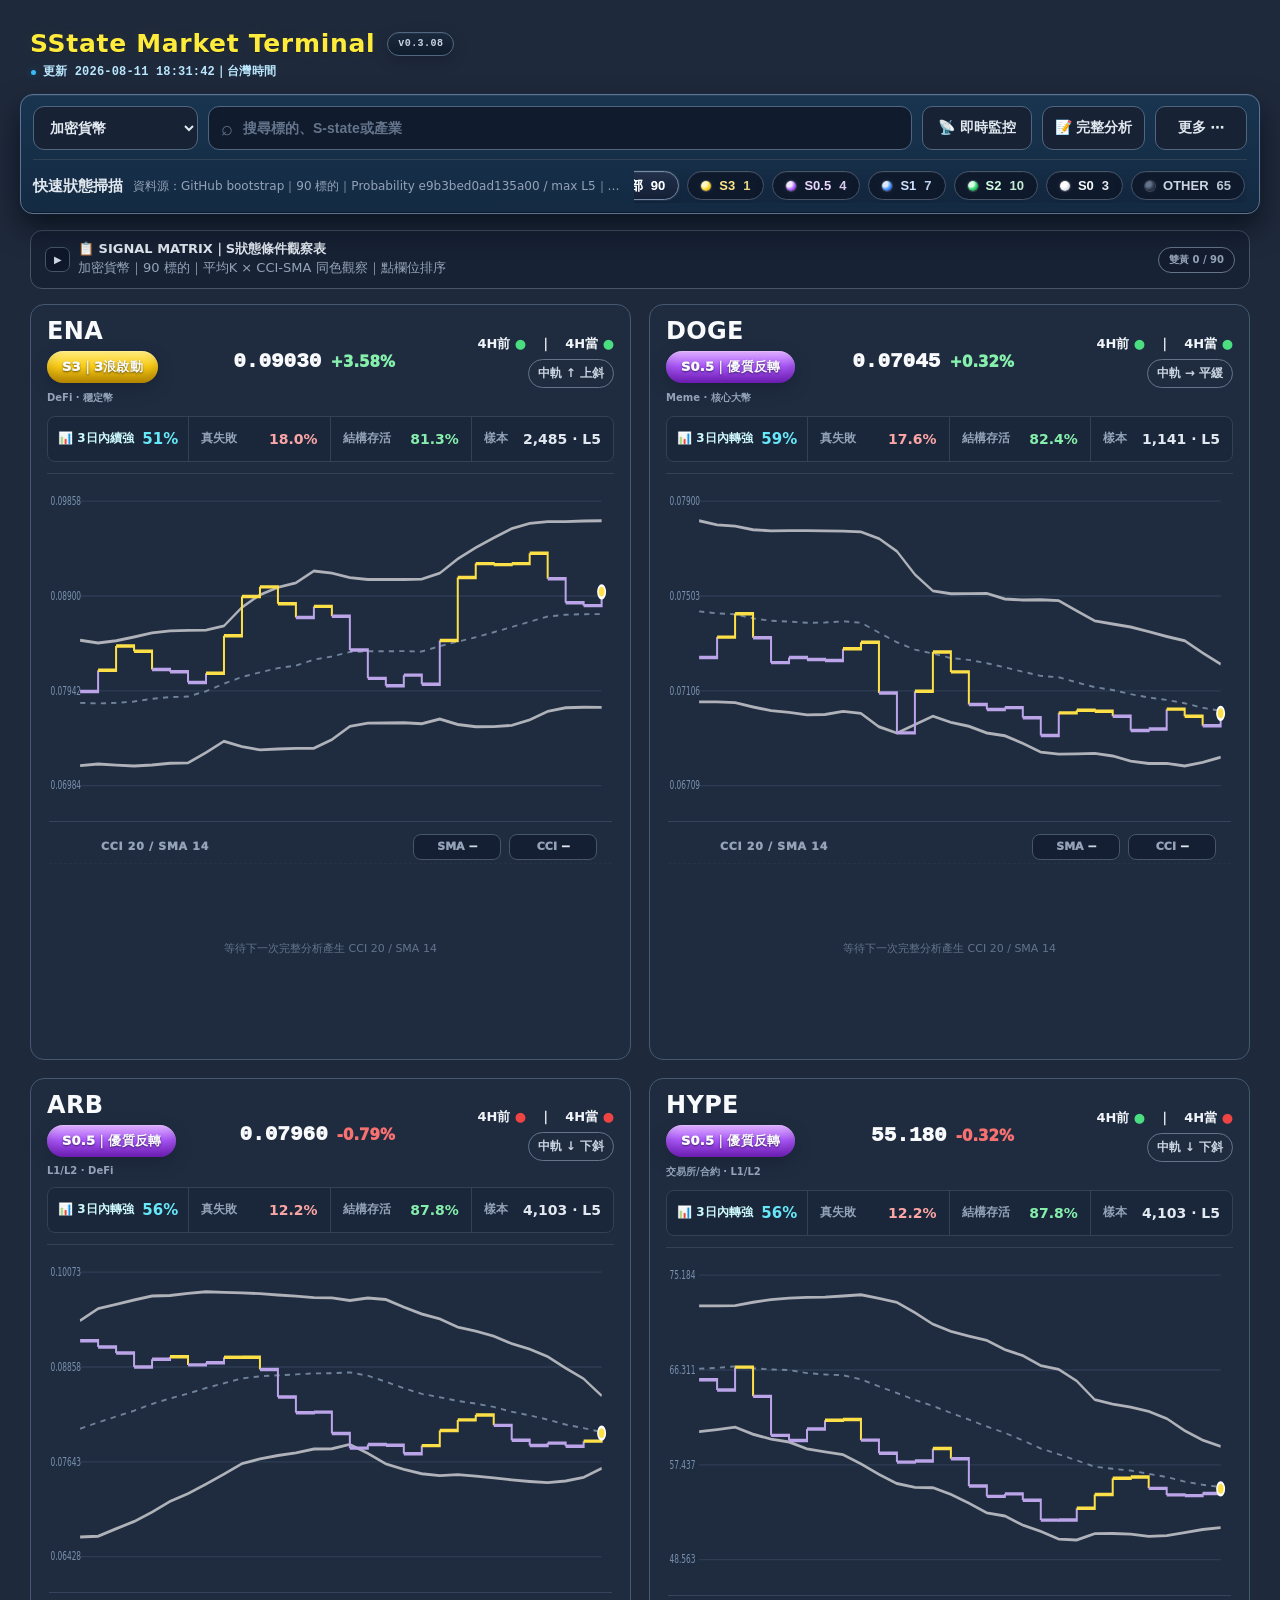
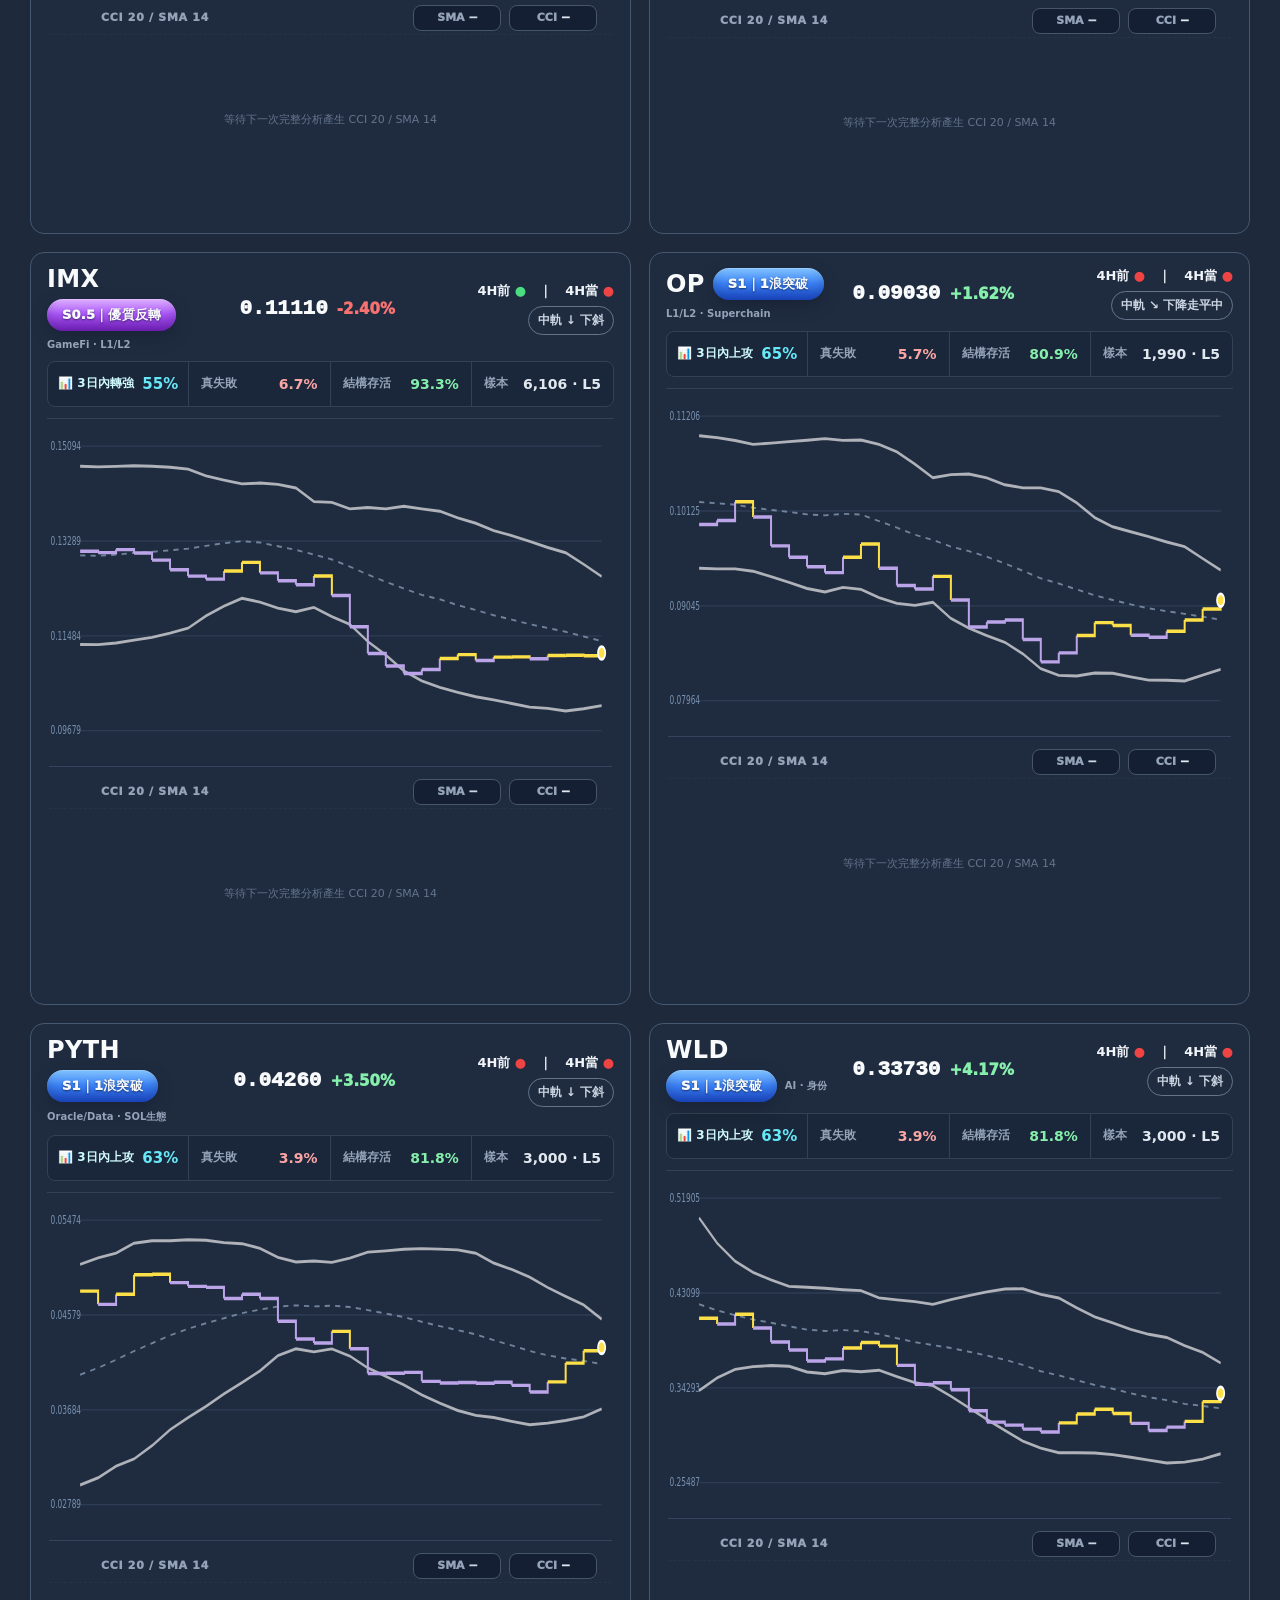
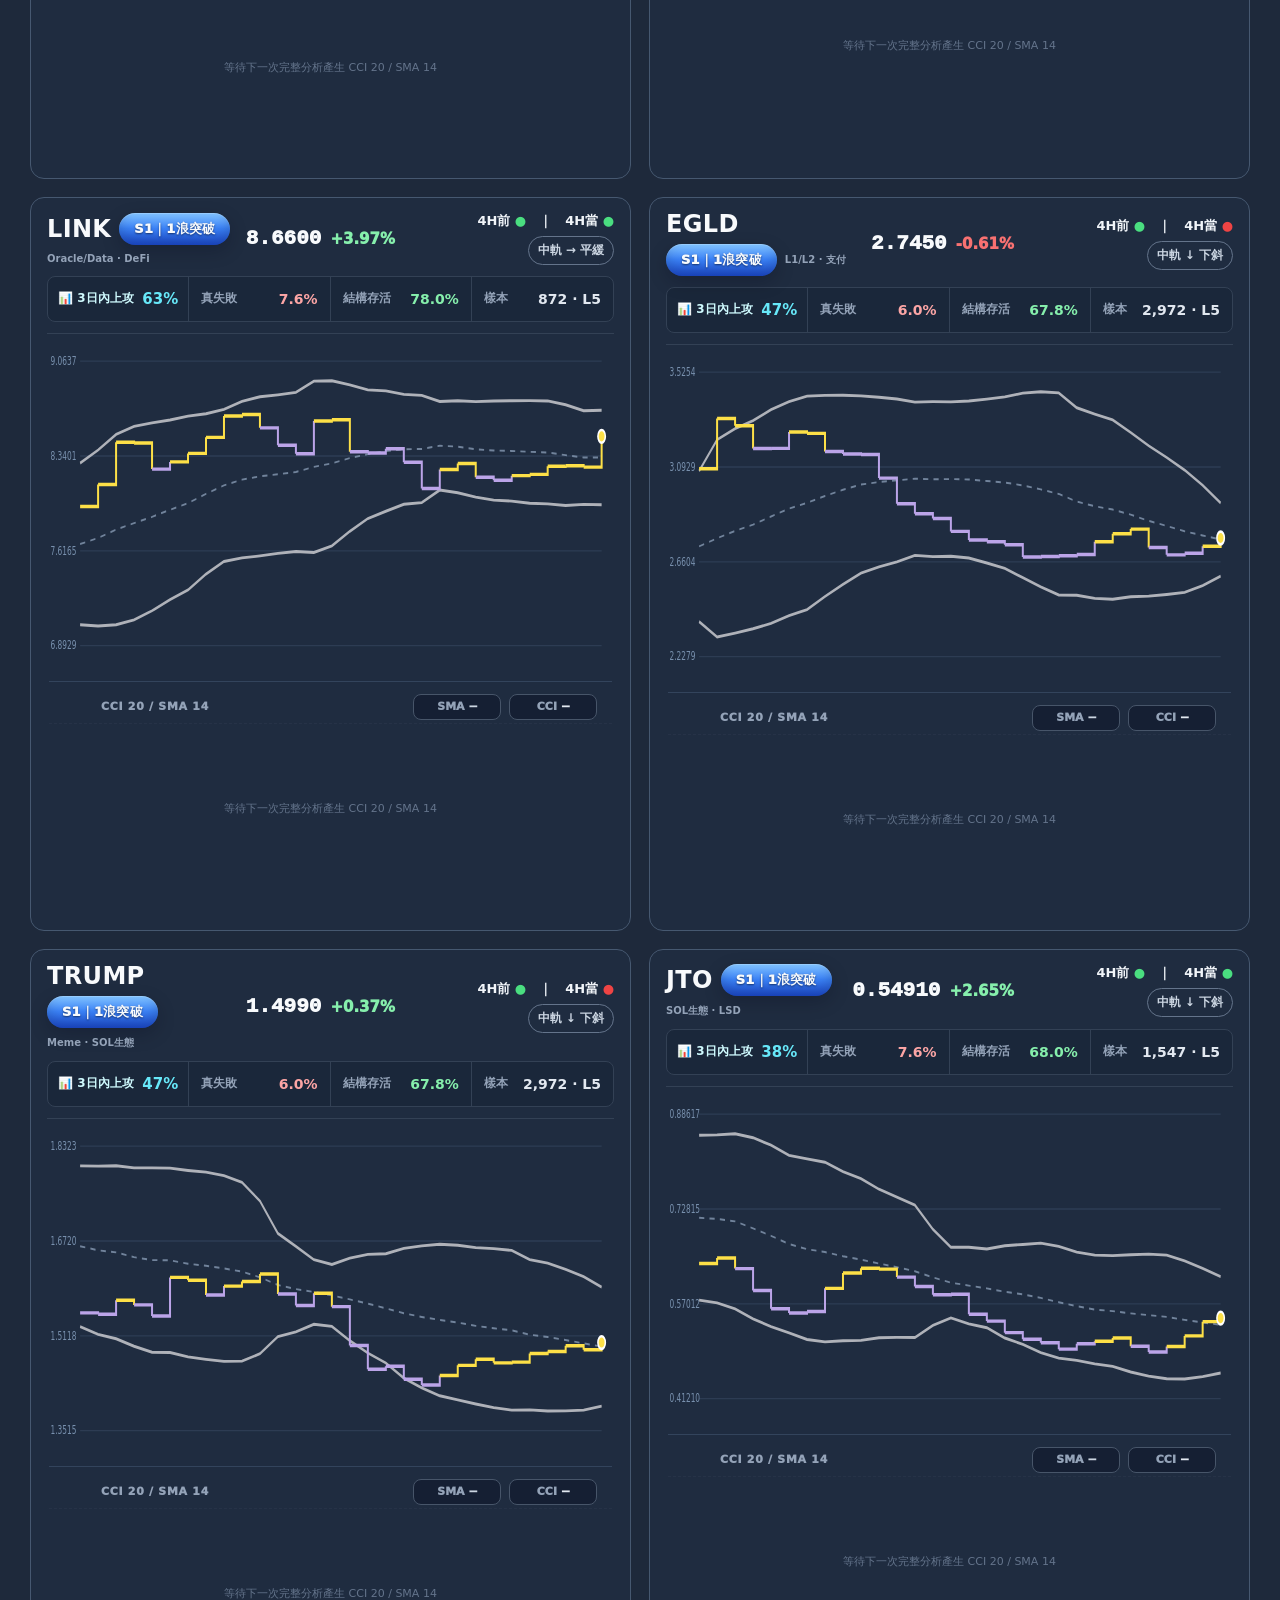
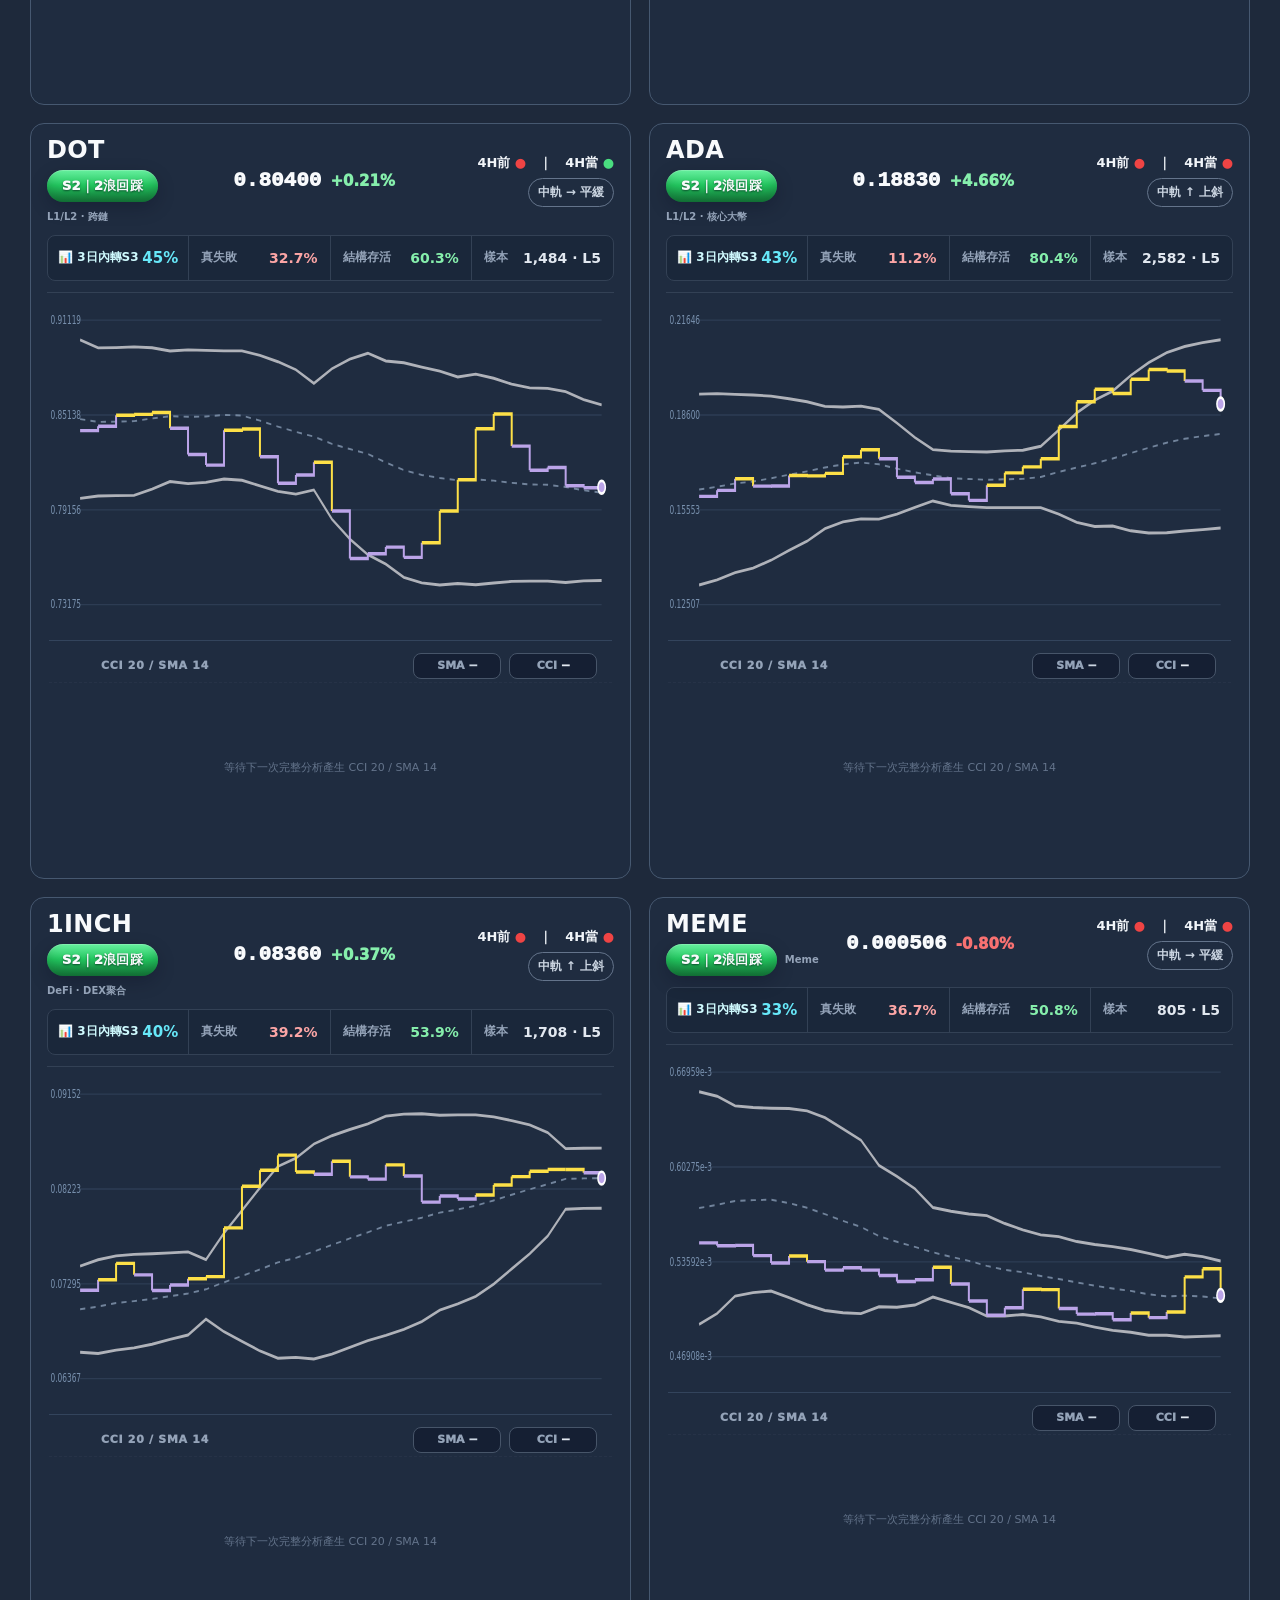
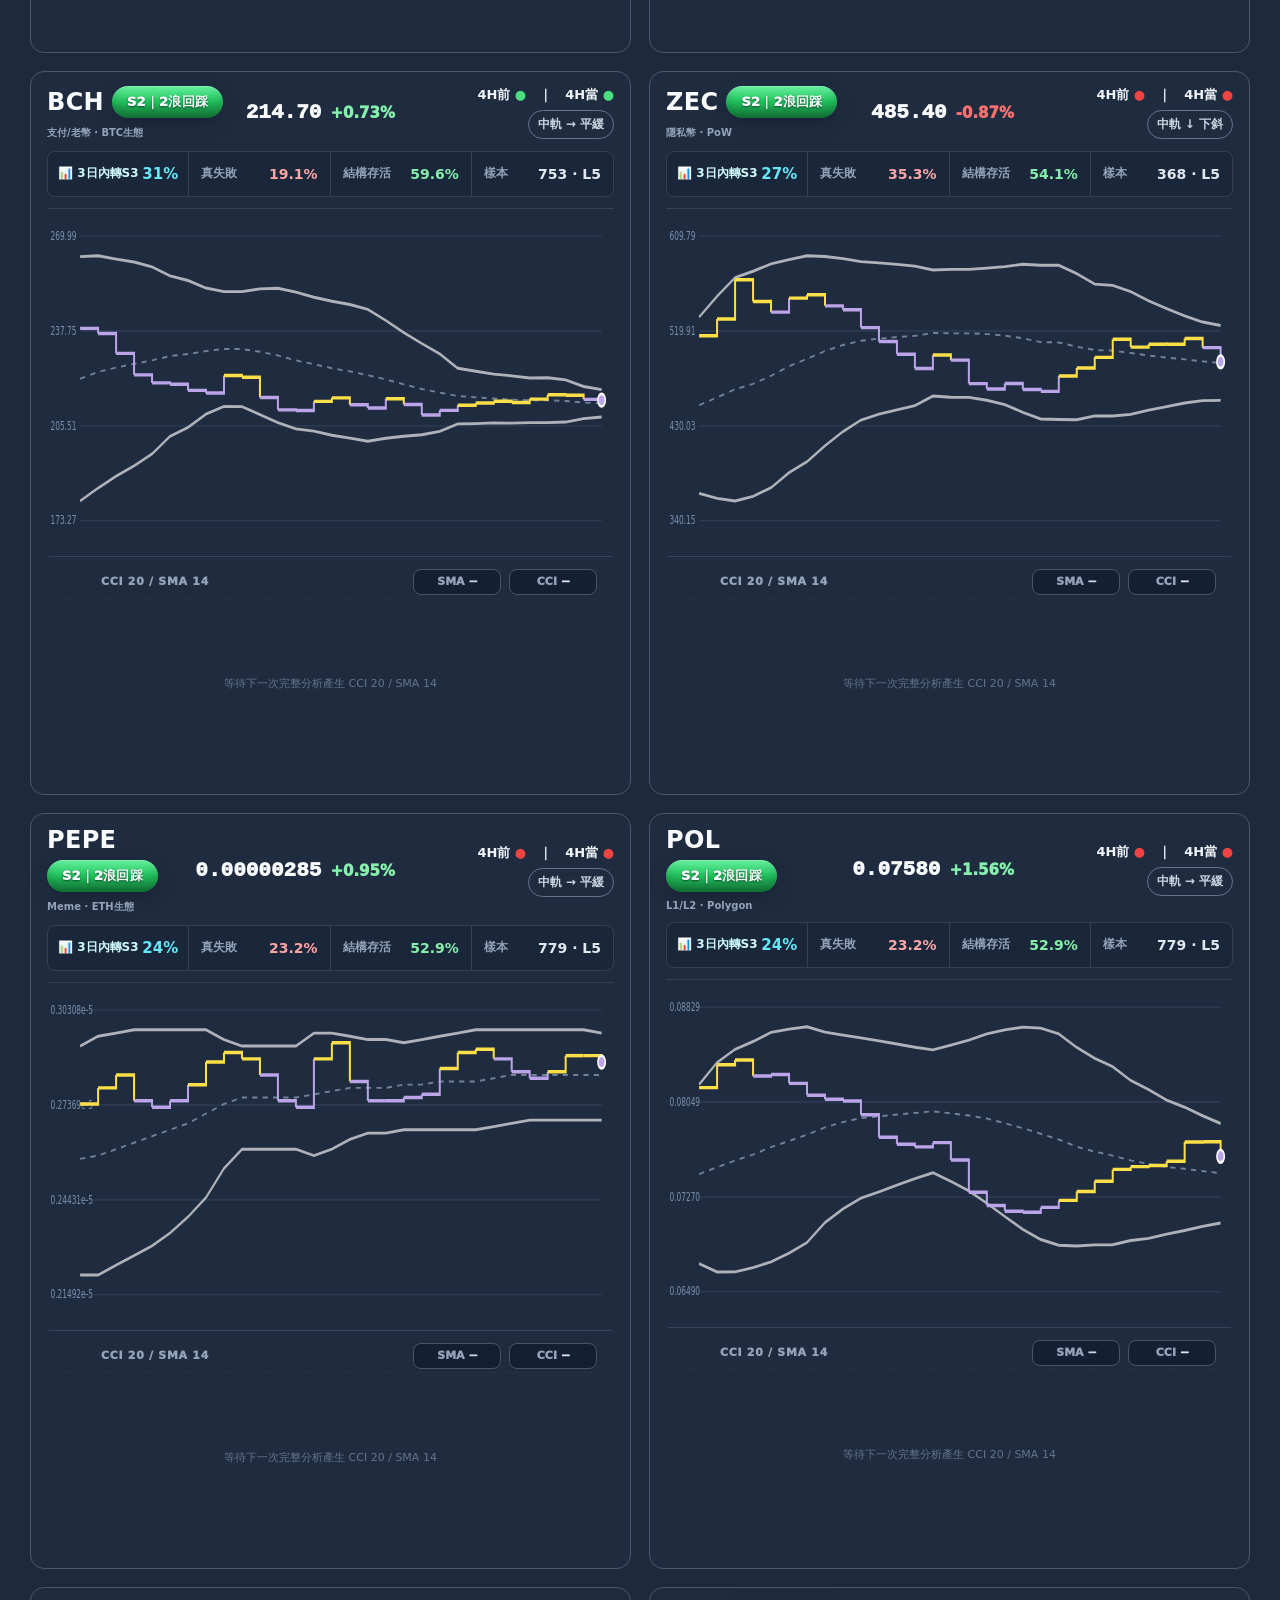
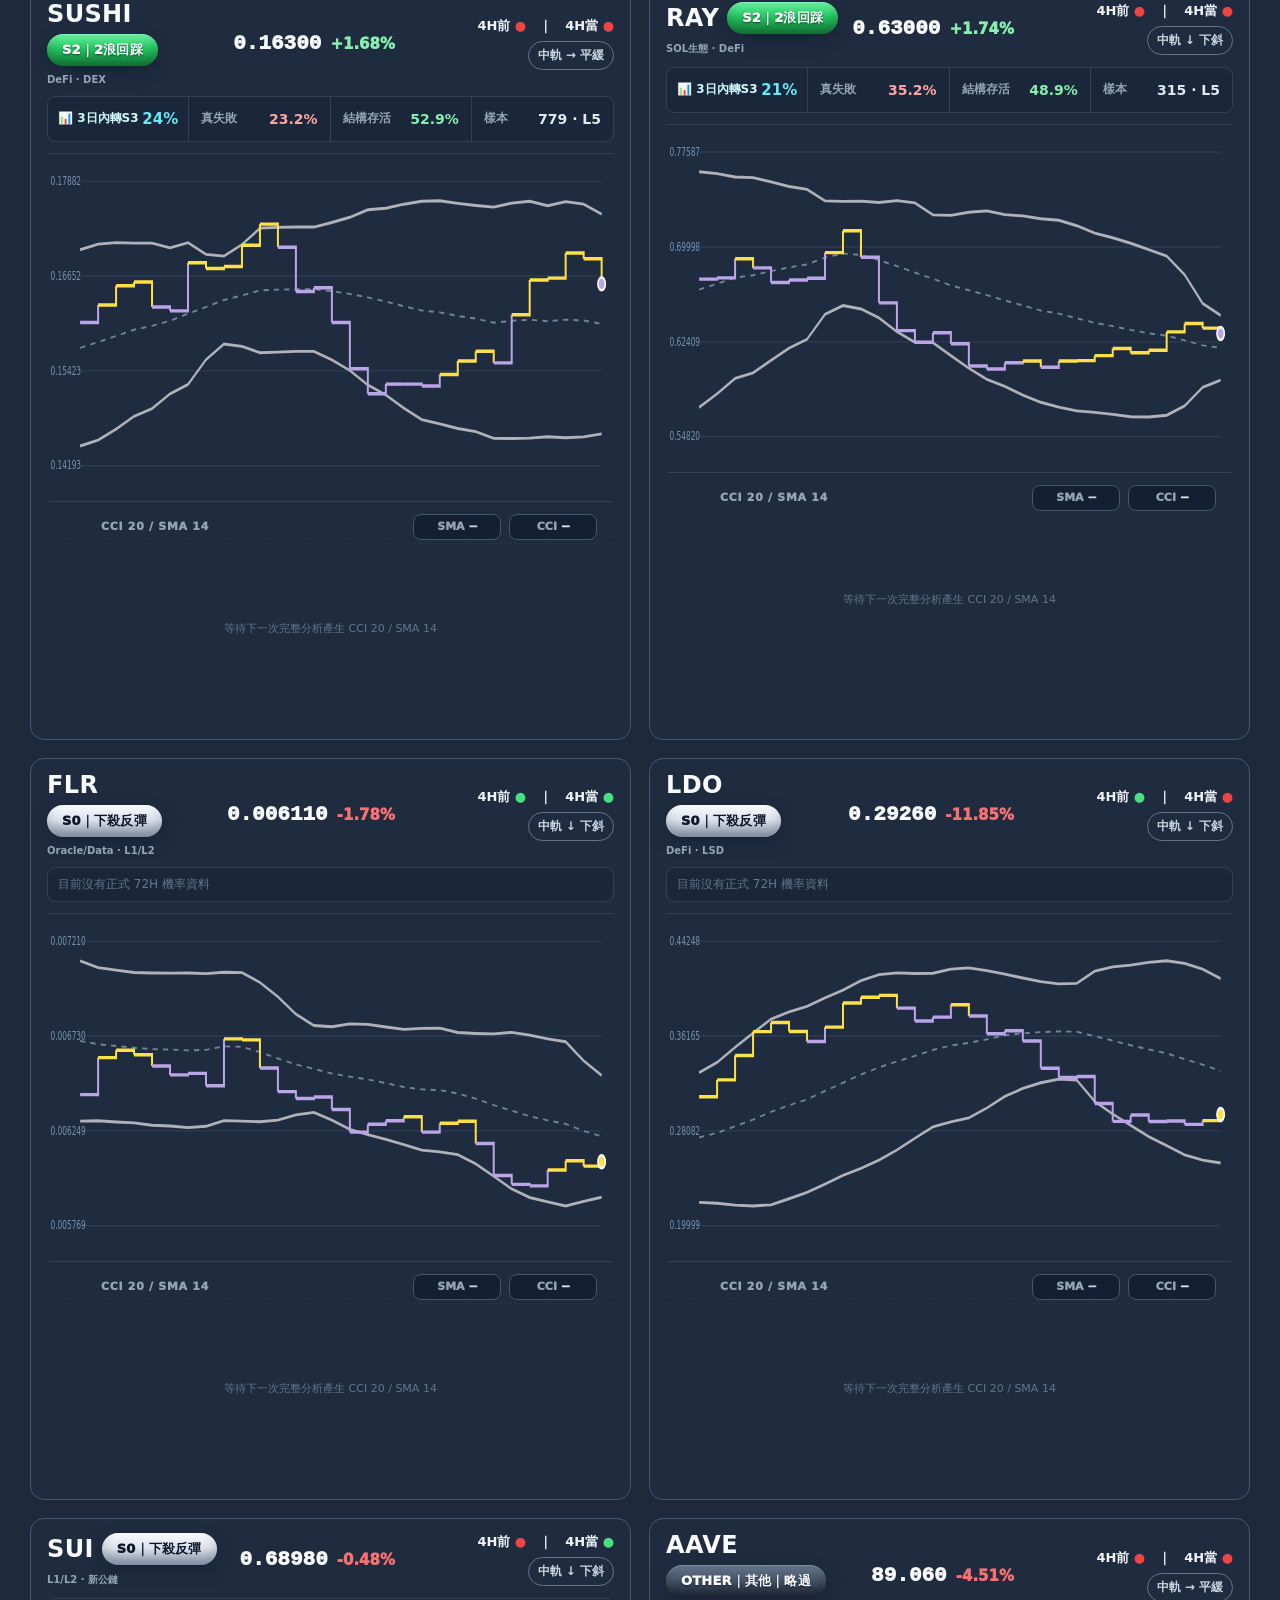
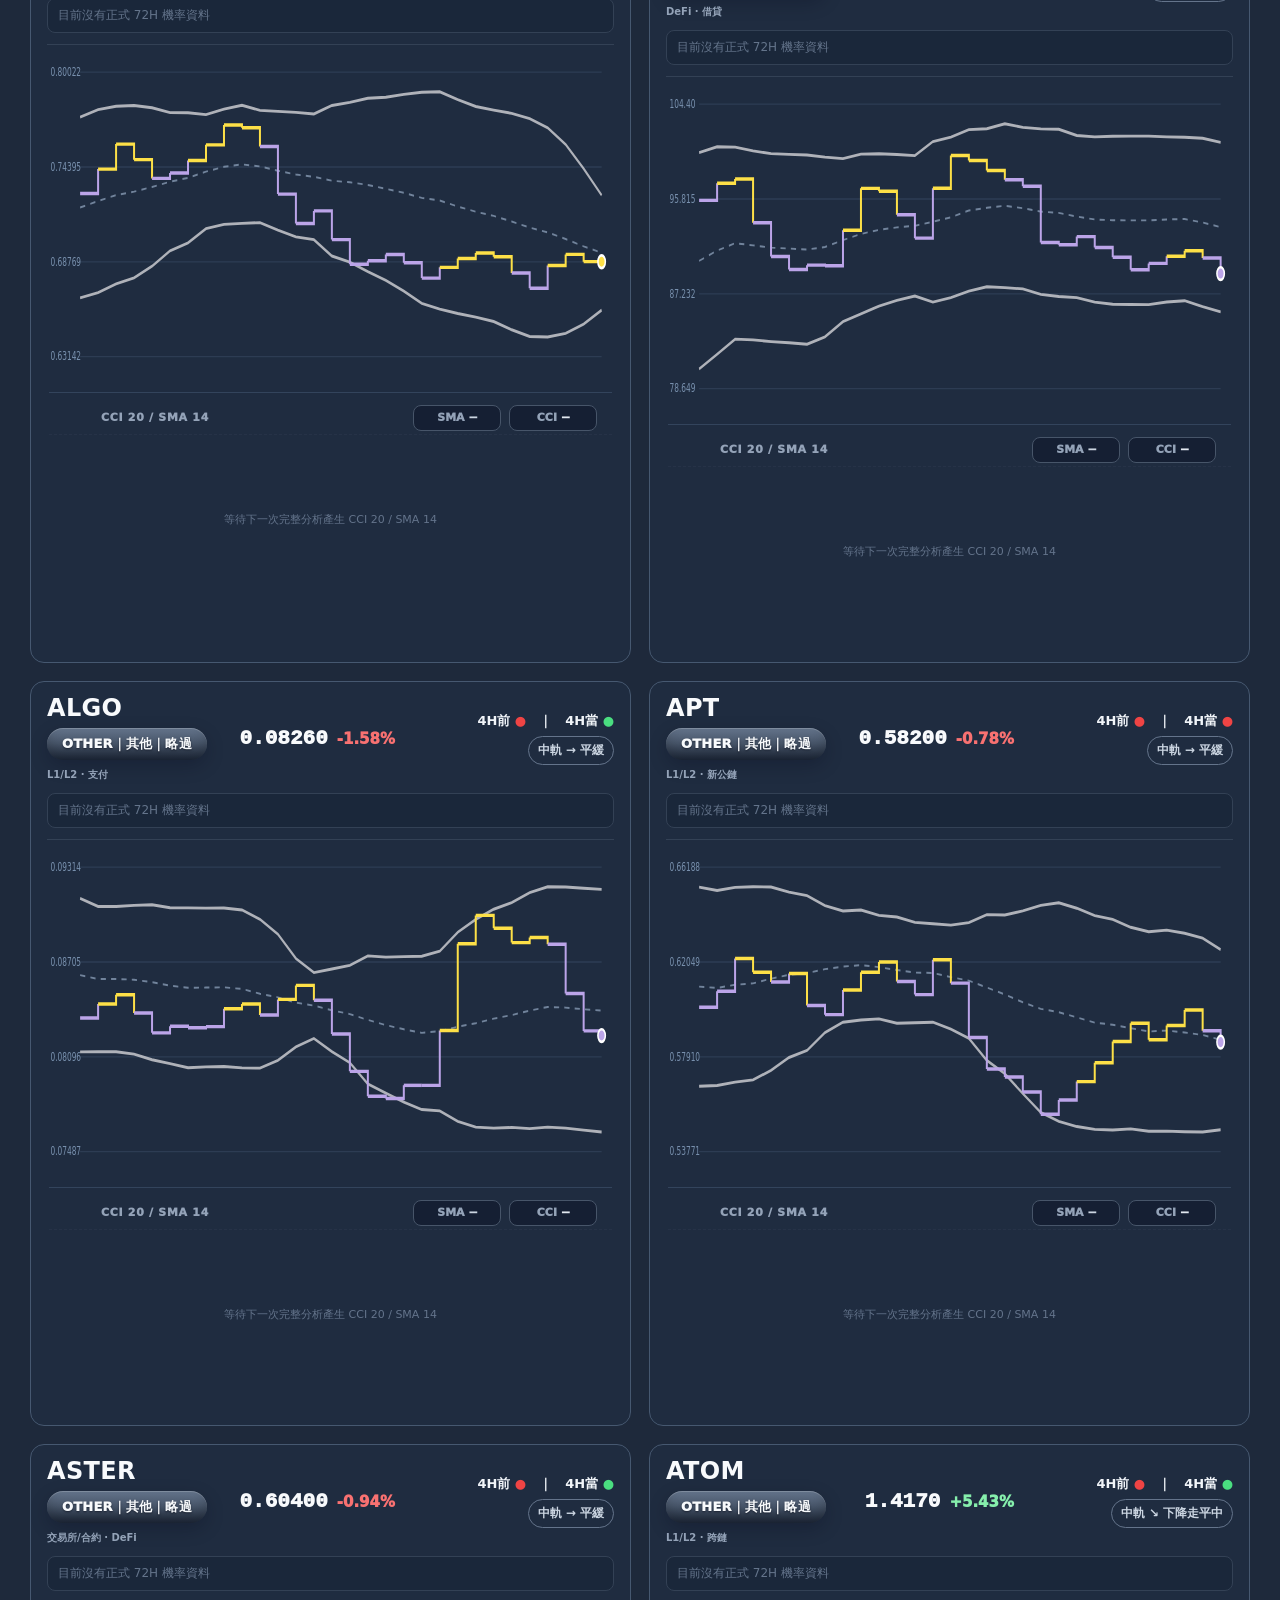
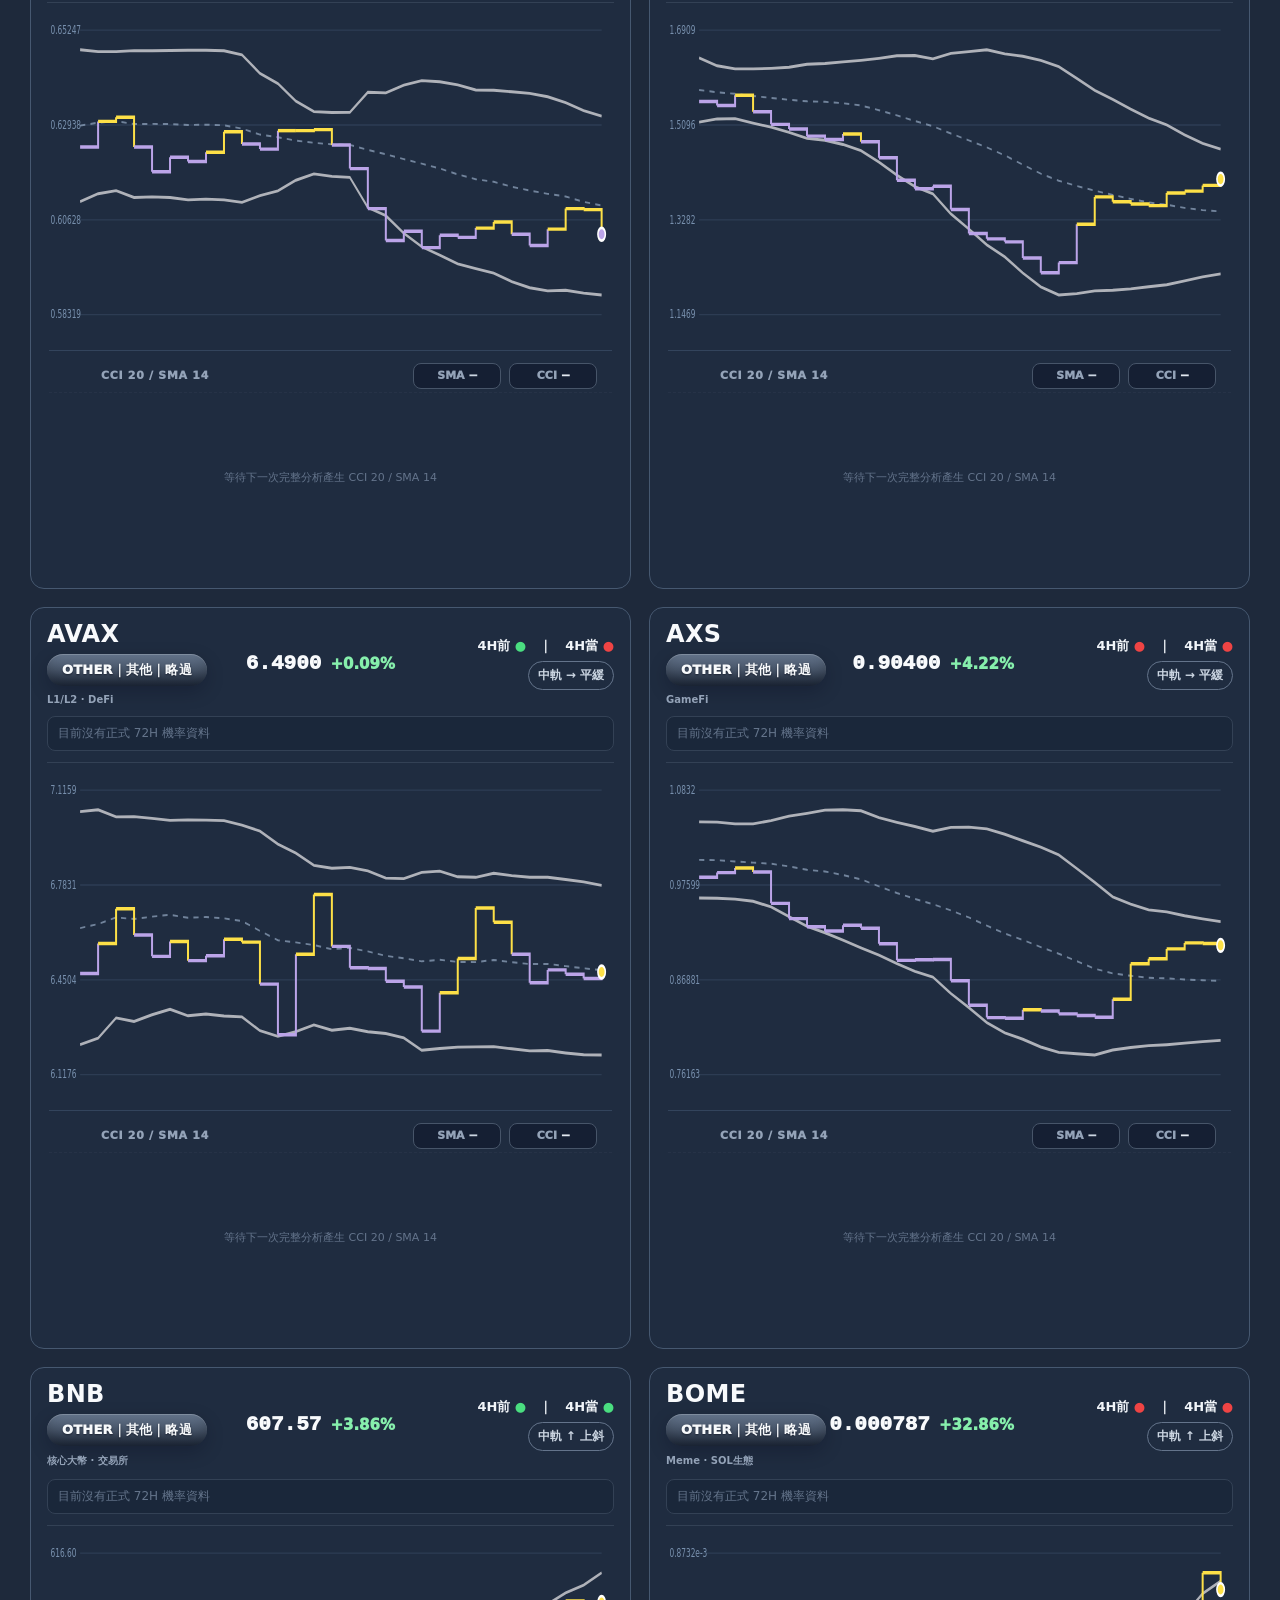
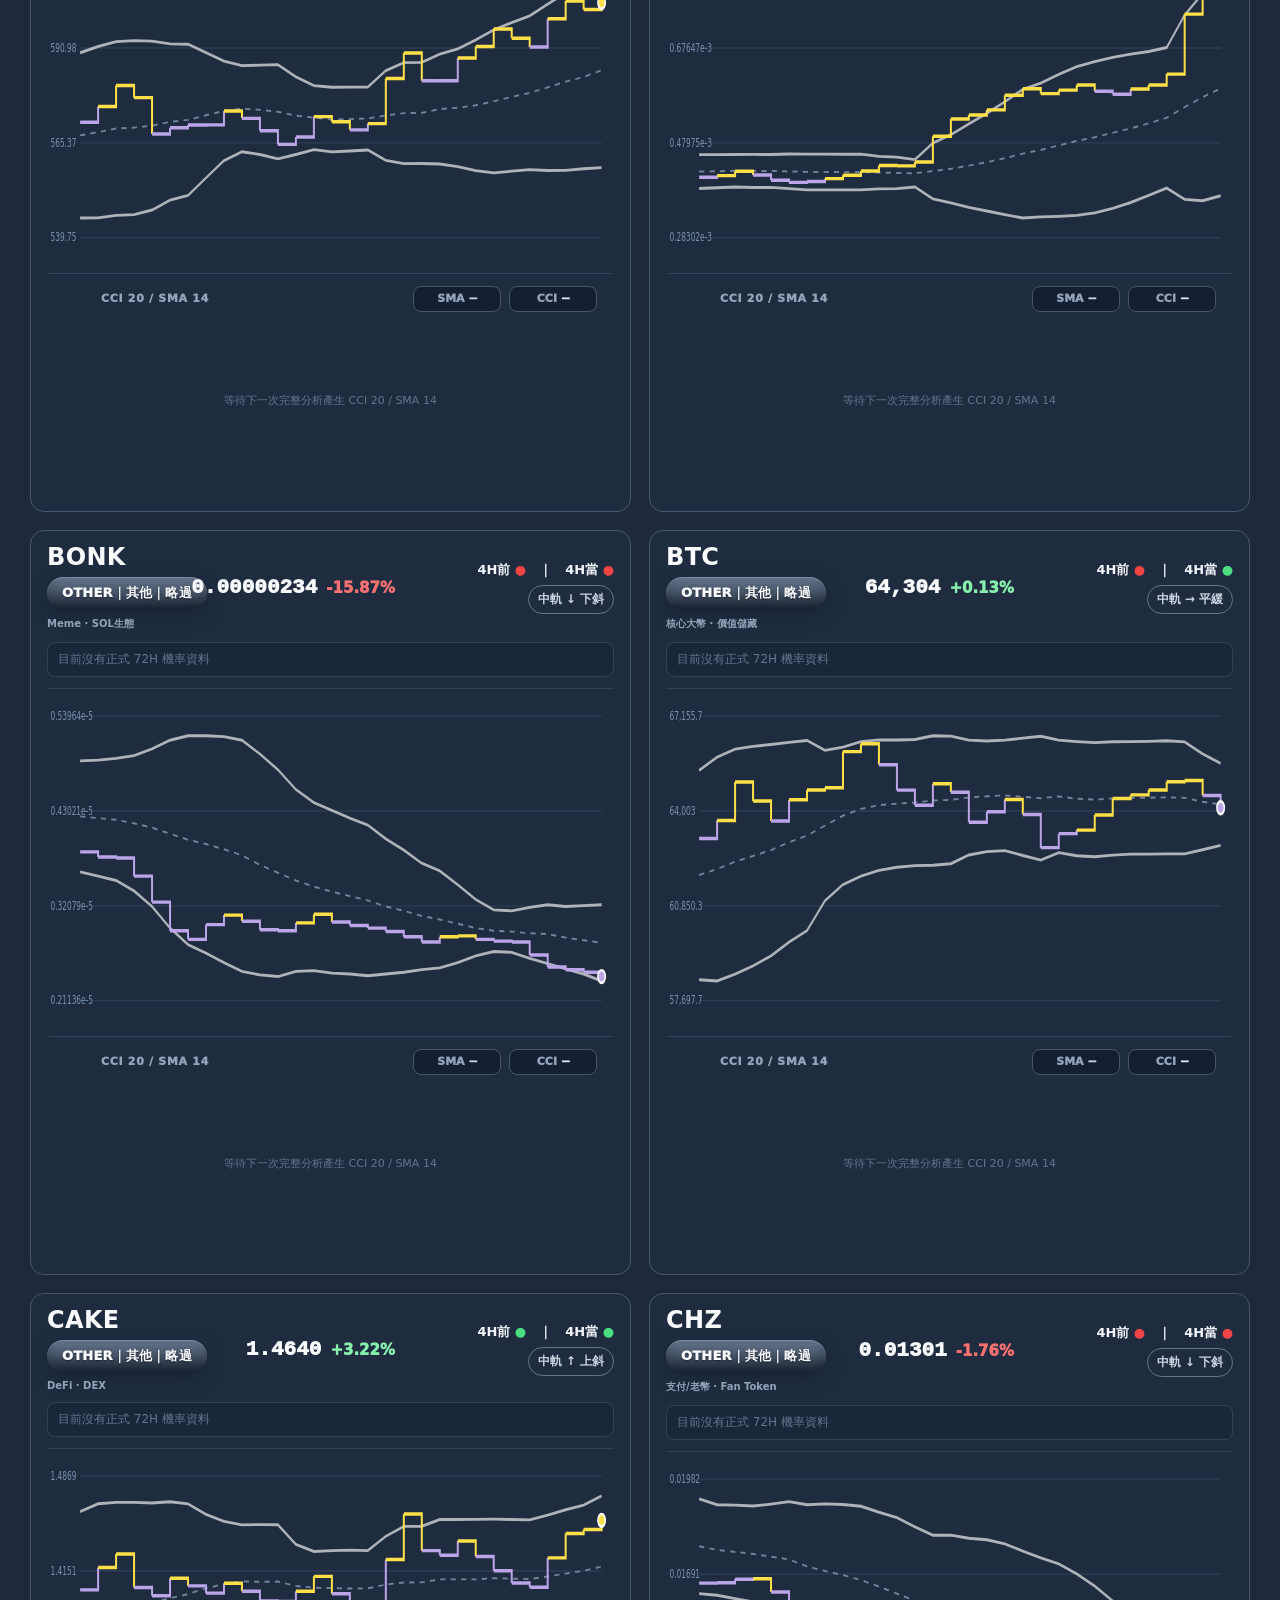
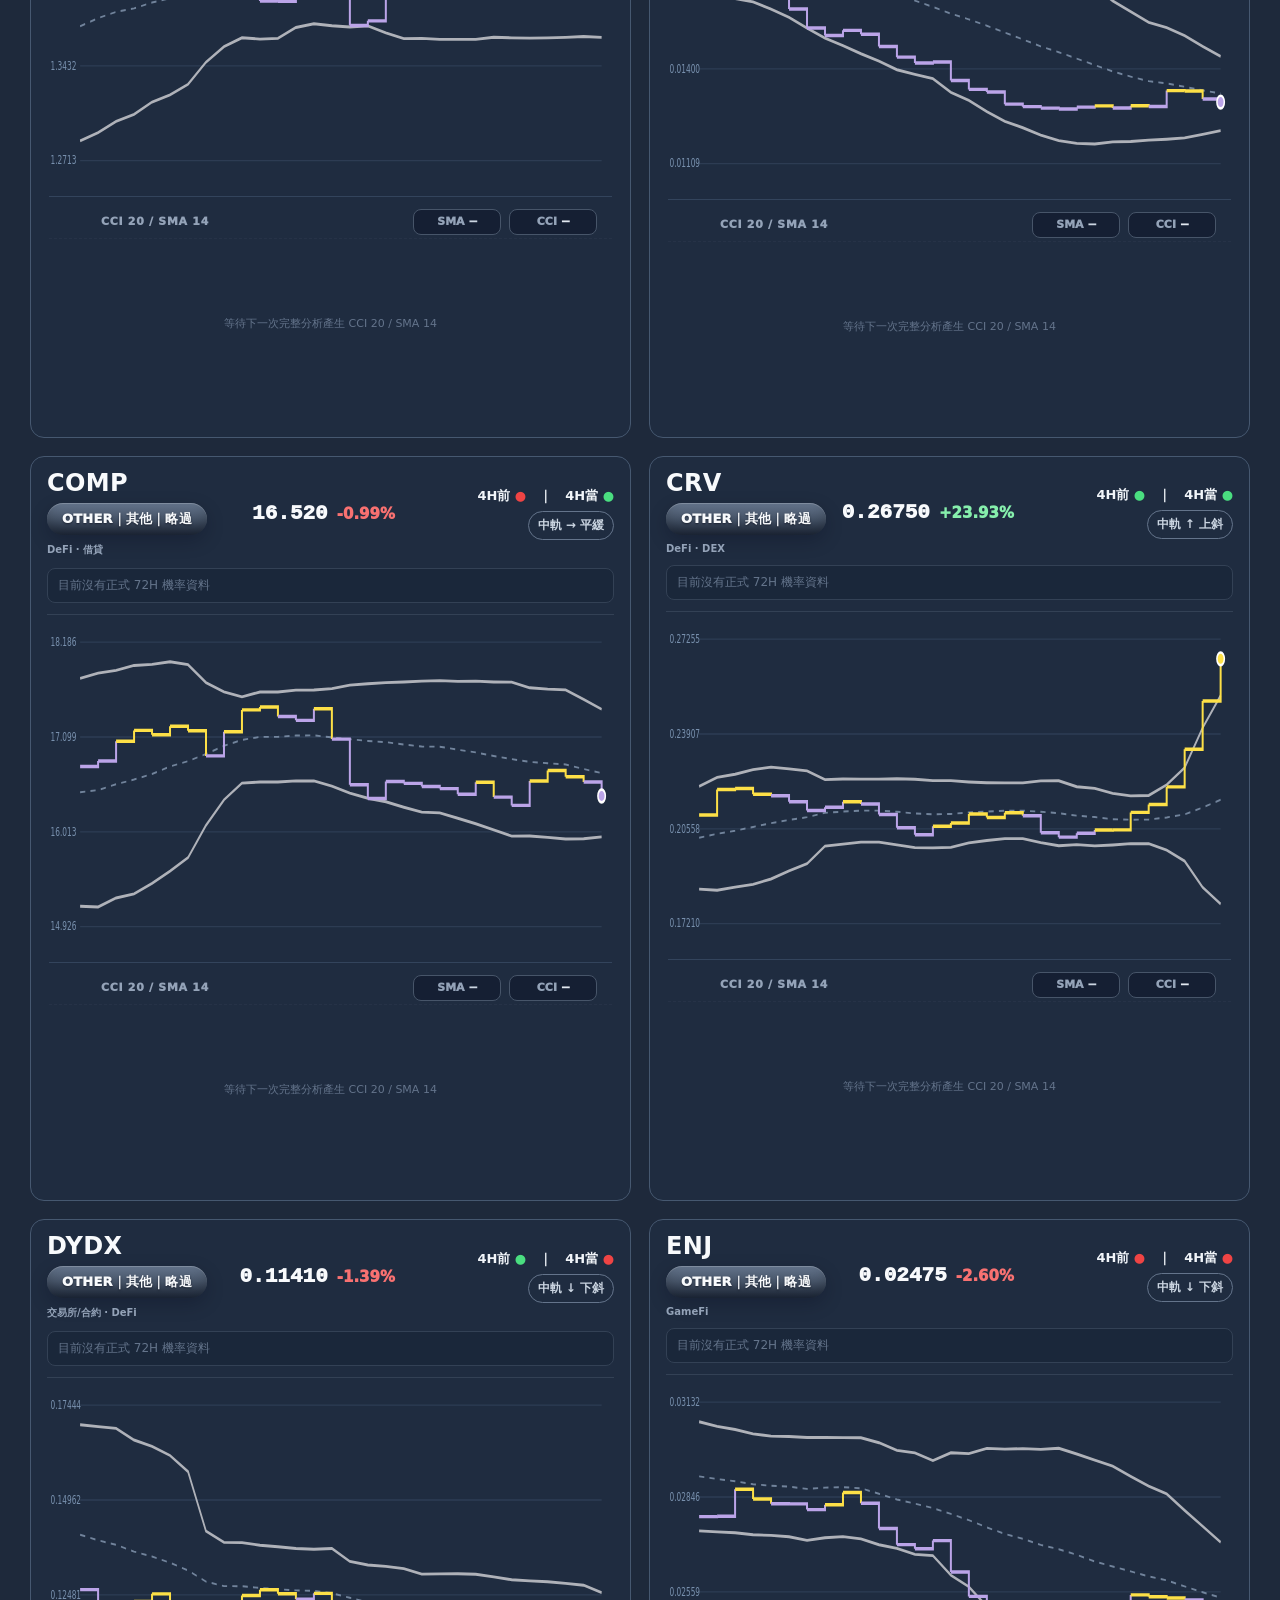
==== index.html @ d0fe8f1e "Add files via upload" ====
<!DOCTYPE html>

<html lang="zh-Hant">
<head>
<meta charset="utf-8"/>
<meta content="width=device-width,initial-scale=1" name="viewport"/>
<link href="./favicon.svg" rel="icon" type="image/svg+xml"/>
<meta content="#1e293b" name="theme-color"/>
<title>SStateMarketTerminal</title>
<link href="styles.css?v=0.3.08" rel="stylesheet"/>
<link href="research-modal.css" rel="stylesheet"/>
</head>
<body>
<main class="shell">
<header class="topbar terminal-heading">
<div class="brand">
<div class="premium-title-line">
<h1>SState Market Terminal</h1>
<span class="version-chip-minimal" id="version-chip"></span>
</div>
<div class="update-time-line" id="system-caption">載入更新時間...</div>
</div>

</header>
<section aria-label="市場搜尋與 S-state 快速篩選" class="sticky-control-deck">
<div class="actions sticky-actions">
<select aria-label="市場" id="market-select">
<option value="crypto">加密貨幣</option>
<option value="us-stock">美股代幣</option>
</select>
<div class="search-box"><span>⌕</span><input autocomplete="off" id="symbol-search" placeholder="搜尋標的、S-state或產業" spellcheck="false" type="search"/></div>
<a class="performance-link" href="./monitor.html" id="monitor-link" rel="noopener noreferrer" target="_blank" title="在新分頁開啟 Pionex 即時標的監控">📡 即時監控</a>
<button class="primary" id="run-button">📝 完整分析</button>
<details class="more-menu">
<summary>更多 ⋯</summary>
<div class="more-menu-panel">
<a class="more-menu-link" href="./performance.html" rel="noopener noreferrer" target="_blank" title="Champion 凍結快照正式結算戰績">📊 近期戰績</a>
<button id="download-button" title="下載目前選取市場的最新 JSON">⬇ 加密 JSON</button>
<button class="research-download-button hidden" id="research-download-button" title="下載 R2 research/us-stock/latest.json" type="button">⬇ 新聞 JSON</button>
</div>
</details>
</div>
<div class="sticky-filter-row">
<div class="sticky-scan-meta">
<strong>快速狀態掃描</strong>
<span class="caption" id="snapshot-meta"></span>
</div>
<div class="filters" id="state-filters"></div>
</div>
</section>
<section class="signal-matrix-panel collapsed" id="signal-matrix">
<div class="signal-matrix-head">
<div class="signal-matrix-heading-wrap">
<button aria-controls="signal-matrix-body" aria-expanded="false" class="signal-matrix-toggle" id="signal-matrix-toggle" title="展開 S狀態條件觀察表" type="button">
<span class="signal-matrix-arrow">▶</span>
</button>
<div>
<div class="signal-matrix-title">📋 SIGNAL MATRIX｜S狀態條件觀察表</div>
<div class="caption" id="signal-matrix-caption">載入目前市場快照...</div>
</div>
</div>
<div class="signal-matrix-summary waiting" id="signal-matrix-summary">WAITING</div>
</div>
<div class="signal-matrix-body hidden" id="signal-matrix-body">
<div class="signal-matrix-table-wrap" id="signal-matrix-table-wrap"></div>
<div class="signal-matrix-footnote">平均K = 最新日線 Heikin-Ashi 顏色；CCI-SMA = CCI20 的 SMA14 最新階梯顏色。黃色＋黃色可快速辨識「雙黃」條件；所有欄位皆可點擊排序。</div>
</div>
</section>

<section class="run-panel hidden" id="run-panel">
<div class="run-line">
<strong id="run-title">分析準備中</strong>
<span id="run-percent">0%</span>
</div>
<div aria-label="完整分析進度" class="volume-progress" id="run-bar"></div>
<div class="caption" id="run-detail"></div>
</section>
<section class="summary-strip" id="summary-strip"></section>
<section class="cards" id="cards"></section>
<section class="empty hidden" id="empty-state">
<h3>尚無可顯示資料</h3>
<p>網站預設只讀取最後一次成功結果。設定 Worker 後，選擇市場並按「完整分析」才會重新抓取 Pionex 並執行 Python 引擎。</p>
</section>
</main>
<button aria-hidden="true" class="signal-matrix-return hidden" disabled="" id="signal-matrix-return" title="返回 SIGNAL MATRIX 表格" type="button">
<span class="signal-matrix-return-icon">↩</span>
<span class="signal-matrix-return-label">返回</span>
</button>



<div class="toast hidden" id="toast"></div>
<script src="config.js?v=0.3.08"></script>
<script src="app.js?v=0.3.08"></script>
<script src="research-modal.js"></script>
<script src="research-download.js"></script>
</body>
</html>
---- styles.css ----
:root{--bg:#1e293b;--panel:#1f2c40;--panel2:#172235;--line:#40516a;--text:#f1f5f9;--muted:#94a3b8;--cyan:#22d3ee;--yellow:#fde047;--purple:#c4b5fd;--green:#22c55e;--red:#ef4444;--orange:#fb923c}
*{box-sizing:border-box}html,body{margin:0;background:var(--bg);color:var(--text);font-family:Inter,ui-sans-serif,system-ui,-apple-system,"Segoe UI",sans-serif}body{min-height:100vh}.shell{max-width:1900px;margin:auto;padding:28px 24px 40px}.topbar{display:flex;justify-content:space-between;gap:22px;align-items:flex-start;margin-bottom:18px}.brand{min-width:0}.title-row{display:flex;align-items:center;flex-wrap:wrap;gap:10px}.title-row h1{font-size:22px;color:#ffeb3b;letter-spacing:1.1px;margin:0 2px 4px}.caption{font-size:11px;color:var(--muted);line-height:1.55}.chip,.pill{display:inline-flex;align-items:center;border:1px solid;padding:5px 9px;border-radius:999px;font-weight:800;white-space:nowrap;font-size:10px}.cyan{border-color:var(--cyan);color:#67e8f9;background:#22d3ee12}.purple{border-color:#8b5cf6;color:#c4b5fd;background:#8b5cf612}.actions{display:grid;grid-template-columns:minmax(145px,1fr) 130px 112px;gap:8px;min-width:420px}.actions select,.actions button{height:38px;border-radius:10px;border:1px solid #52657f;background:#172235;color:#e2e8f0;font-weight:800;padding:0 10px}.actions button{cursor:pointer}.actions button.primary{border-color:#22c55e;color:#86efac;background:#22c55e12}.actions button:disabled{opacity:.45;cursor:not-allowed}.actions button.primary.auto-batch-locked,.actions button.primary.auto-batch-locked:disabled{opacity:.72;border-color:#64748b;color:#94a3b8;background:#111827;box-shadow:inset 0 0 0 1px #ffffff08;filter:saturate(.35);cursor:not-allowed}.actions button.primary.auto-batch-locked:hover{transform:none;filter:saturate(.35)}.scan-head{display:flex;align-items:flex-end;justify-content:space-between;gap:18px;border-top:1px solid #334155;padding-top:14px}.scan-head h2{font-size:19px;margin:0 0 4px}.filters{display:flex;gap:6px;flex-wrap:wrap;justify-content:flex-end}.filter{border:1px solid #475569;background:#172235;color:#cbd5e1;border-radius:999px;padding:5px 9px;font-size:10px;font-weight:900;cursor:pointer;transition:.15s;box-shadow:inset 0 0 0 1px #ffffff05}.filter:hover{transform:translateY(-1px);filter:brightness(1.12)}
.filter.filter-all{border-color:#22d3ee;color:#a5f3fc;background:#08334455}.filter.state-s3{border-color:#facc15;color:#fde68a;background:linear-gradient(180deg,#713f121c,#facc1515)}.filter.state-s2{border-color:#22c55e;color:#bbf7d0;background:linear-gradient(180deg,#14532d1c,#22c55e15)}.filter.state-s1{border-color:#3b82f6;color:#bfdbfe;background:linear-gradient(180deg,#1e3a8a1c,#3b82f615)}.filter.state-s05{border-color:#a855f7;color:#e9d5ff;background:linear-gradient(180deg,#581c871c,#a855f715)}.filter.state-s0{border-color:#e5e7eb;color:#f8fafc;background:#e5e7eb0c}.filter.state-other{border-color:#64748b;color:#94a3b8;background:#64748b10}
.filter.active{box-shadow:0 0 0 1px currentColor,0 0 14px color-mix(in srgb,currentColor 35%,transparent);filter:brightness(1.18)}.summary-strip{display:flex;gap:8px;flex-wrap:wrap;margin:12px 0}.summary-item{padding:6px 10px;border:1px solid #42546c;border-radius:9px;background:#172235;font-size:11px}.summary-item b{color:#fff}.cards{display:grid;grid-template-columns:repeat(2,minmax(0,1fr));gap:14px}.card{position:relative;border:1px solid #465870;background:#1f2c40;border-radius:12px;padding:15px;min-width:0;overflow:visible}.card-header{display:flex;align-items:flex-start;justify-content:space-between;gap:12px;margin-bottom:8px}.identity{font-size:13px;font-weight:900;line-height:1.8}.identity .move.up{color:#86efac}.identity .move.down{color:#f87171}.lights{font-size:11px;font-weight:800}.lights .g{color:#4ade80}.lights .r{color:#ef4444}.badges{display:flex;flex-direction:column;align-items:flex-end;gap:5px;max-width:58%}.badge-row{display:flex;align-items:center;justify-content:flex-end;gap:6px;flex-wrap:wrap}.state-pill{font-weight:900;box-shadow:inset 0 0 0 1px #ffffff05}.state-s3{border-color:#facc15;color:#fde68a;background:linear-gradient(180deg,#854d0e28,#facc1512)}.state-s2{border-color:#22c55e;color:#bbf7d0;background:linear-gradient(180deg,#14532d28,#22c55e12)}.state-s1{border-color:#3b82f6;color:#bfdbfe;background:linear-gradient(180deg,#1e3a8a28,#3b82f612)}.state-s05{border-color:#a855f7;color:#e9d5ff;background:linear-gradient(180deg,#581c8728,#a855f712)}.state-s0{border-color:#e5e7eb;color:#f8fafc;background:#e5e7eb0b}.state-other{border-color:#64748b;color:#94a3b8;background:#64748b0b}.mid-pill{border-color:#64748b;color:#cbd5e1}.sector-pill{border-color:#16a34a;color:#4ade80;background:#16a34a10}.prob-wrap{position:relative;display:inline-flex;z-index:5}.prob-pill{border-color:var(--cyan);color:#cffafe;background:#22d3ee12}.prob-pill strong{color:#67e8f9;font-size:12px}.prob-card{position:absolute;right:0;top:calc(100% + 7px);width:215px;padding:10px;border-radius:10px;background:#0f172af7;border:1px solid #475569;box-shadow:0 14px 34px #0008;opacity:0;visibility:hidden;transform:translateY(-4px);transition:.14s;pointer-events:none;z-index:50}.prob-wrap:hover .prob-card{opacity:1;visibility:visible;transform:none}.prob-title{font-size:11px;font-weight:900;border-bottom:1px solid #334155;padding-bottom:6px;margin-bottom:6px}.prob-row{display:flex;justify-content:space-between;gap:12px;font-size:10px;margin:3px 0;font-weight:800}.prob-row.success span:last-child{color:#4ade80}.prob-row.alive span:last-child{color:#facc15}.prob-row.fail span:last-child{color:#f87171}.prob-row.other span:last-child{color:#cbd5e1}.prob-meta{border-top:1px solid #334155;margin-top:7px;padding-top:7px;color:#94a3b8;font-size:9px;line-height:1.5}.chart{position:relative;height:265px;width:100%}.chart svg{display:block;width:100%;height:100%;overflow:visible}.axis-text{fill:#7890ad;font-size:8px}.grid-line{stroke:#33445c;stroke-width:1;opacity:.7}.bb-line{fill:none;stroke:#d4d4d8;stroke-width:2.1;opacity:.8}.mid-line{fill:none;stroke:#8da0ba;stroke-width:1.4;stroke-dasharray:7 7;opacity:.75}.ladder-yellow{fill:none;stroke:#fde047;stroke-width:2.5}.ladder-purple{fill:none;stroke:#bba4e8;stroke-width:2.5}.last-dot{stroke:#fff;stroke-width:2}.run-panel{border:1px solid #22d3ee55;background:#0b1728;border-radius:12px;padding:12px 14px;margin-bottom:15px}.run-line{display:flex;justify-content:space-between;font-size:12px}.volume-progress{display:grid;grid-template-columns:repeat(24,minmax(0,1fr));gap:4px;height:12px;margin:9px 0}.volume-cell{border-radius:2px;background:#111c2d;border:1px solid #334155;opacity:.42;transition:opacity .18s,transform .18s,box-shadow .18s}.volume-cell.active{opacity:1;transform:scaleY(1.08)}.volume-cell.active.low{background:#facc15;border-color:#fde047;box-shadow:0 0 7px #facc1538}.volume-cell.active.mid{background:#84cc16;border-color:#a3e635;box-shadow:0 0 7px #84cc1638}.volume-cell.active.high{background:#22d3ee;border-color:#67e8f9;box-shadow:0 0 7px #22d3ee42}.empty{padding:42px;border:1px dashed #64748b;border-radius:12px;text-align:center;color:#cbd5e1}.toast{position:fixed;right:18px;bottom:18px;max-width:430px;padding:12px 14px;border-radius:10px;background:#0f172af2;border:1px solid #475569;box-shadow:0 12px 30px #0008;font-size:12px;z-index:100}.hidden{display:none!important}@media(max-width:1100px){.topbar{flex-direction:column}.actions{min-width:0;width:100%}.cards{grid-template-columns:1fr}}@media(max-width:650px){.battle-grid{grid-template-columns:1fr}.battle-vs{display:none}.shell{padding:18px 10px}.actions{grid-template-columns:1fr 1fr}.actions select{grid-column:1/-1}.card-header{flex-direction:column}.badges{max-width:100%;align-items:flex-start}.badge-row{justify-content:flex-start}.chart{height:230px}}


.model-battle{border:1px solid #475569;background:#172235;border-radius:12px;padding:10px 14px;margin:0 0 15px;transition:.18s}.model-battle.collapsed{padding-top:9px;padding-bottom:9px}.battle-head{display:flex;align-items:center;justify-content:space-between;gap:14px}.battle-heading-wrap{display:flex;align-items:center;gap:8px;min-width:0}.battle-toggle{position:relative;width:25px;height:25px;display:grid;place-items:center;flex:0 0 25px;border:1px solid #475569;border-radius:7px;background:#0f172a;color:#cbd5e1;cursor:pointer;padding:0;transition:.15s}.battle-toggle:hover{border-color:#22d3ee;color:#67e8f9;background:#08334466}.battle-arrow{font-size:10px;line-height:1}.battle-toggle.has-update{border-color:#22d3ee;color:#a5f3fc;animation:battlePulse 1.65s ease-in-out infinite}.battle-toggle.has-update::after{content:"";position:absolute;inset:-5px;border:1px solid #22d3ee;border-radius:10px;animation:battleHalo 1.65s ease-out infinite;pointer-events:none}.battle-body{margin-top:10px}.battle-body.hidden{display:none!important}@keyframes battlePulse{0%,100%{box-shadow:0 0 0 #22d3ee00}50%{box-shadow:0 0 14px #22d3ee99}}@keyframes battleHalo{0%{opacity:.75;transform:scale(.85)}70%,100%{opacity:0;transform:scale(1.35)}}
.battle-title{font-size:13px;font-weight:900;color:#e2e8f0}
.battle-decision{padding:5px 10px;border:1px solid #64748b;border-radius:999px;font-size:10px;font-weight:900;white-space:nowrap;color:#cbd5e1}
.battle-decision.shadow-evaluation,.battle-decision.waiting-evidence,.battle-decision.waiting{border-color:#22d3ee;color:#67e8f9;background:#22d3ee12}
.battle-decision.hold{border-color:#f59e0b;color:#fbbf24;background:#f59e0b12}
.battle-decision.promote{border-color:#22c55e;color:#86efac;background:#22c55e12}
.battle-decision.reject{border-color:#ef4444;color:#fca5a5;background:#ef444412}
.battle-grid{display:grid;grid-template-columns:minmax(0,1fr) 38px minmax(0,1fr);align-items:stretch;gap:8px}
.battle-card{border:1px solid #40516a;border-radius:10px;padding:9px 11px;background:#1f2c40}
.battle-card.champion{border-color:#facc1555}
.battle-card.challenger{border-color:#a855f755}
.battle-role{font-size:9px;font-weight:900;letter-spacing:.7px;color:#94a3b8;margin-bottom:3px}
.battle-card.champion .battle-role{color:#facc15}
.battle-card.challenger .battle-role{color:#d8b4fe}
.battle-model-id{font:900 13px ui-monospace,SFMono-Regular,Menlo,Consolas,monospace;color:#fff;margin-bottom:2px}
.battle-vs{display:flex;align-items:center;justify-content:center;font-size:11px;font-weight:1000;color:#64748b}
.battle-flow{display:flex;flex-direction:column;align-items:stretch;max-width:760px;margin:12px auto 0}
.validation-step{border:1px solid #334155;border-radius:11px;background:#0f172a66;padding:9px 11px;transition:.16s}
.validation-step.done{padding:7px 11px;border-color:#22c55e55;background:#14532d18}
.validation-step.active{border-color:#22d3eeaa;background:linear-gradient(180deg,#08334455,#0f172a88);box-shadow:0 0 0 1px #22d3ee22,0 8px 20px #02061738;padding:12px 13px}
.validation-step.locked{opacity:.52;background:#0f172a44}
.validation-step-head{display:grid;grid-template-columns:28px minmax(0,1fr) auto;align-items:center;gap:8px}
.validation-step-number{display:grid;place-items:center;width:25px;height:25px;border-radius:50%;border:1px solid #475569;background:#111c2d;color:#cbd5e1;font-size:11px;font-weight:1000}
.validation-step.active .validation-step-number{border-color:#22d3ee;color:#a5f3fc;background:#083344}
.validation-step.done .validation-step-number{border-color:#22c55e;color:#bbf7d0;background:#14532d}
.validation-step-head strong{font-size:11px;color:#e2e8f0}
.validation-step-status{font-size:9px;font-weight:900;color:#94a3b8;white-space:nowrap}
.validation-step.active .validation-step-status{color:#67e8f9}.validation-step.done .validation-step-status{color:#86efac}
.validation-step-body{margin:10px 0 0 36px}.validation-main-value{font-size:13px;font-weight:900;color:#fff;margin:4px 0 8px}
.validation-next{margin:10px 0 0 36px;padding:7px 9px;border-left:3px solid #22d3ee;background:#22d3ee0b;border-radius:0 7px 7px 0;color:#bae6fd;font-size:10px;font-weight:800;line-height:1.55}
.validation-connector{text-align:center;height:18px;line-height:18px;color:#64748b;font-size:13px;font-weight:900}
.validation-evidence-row{margin:8px 0}.validation-evidence-head{display:flex;align-items:center;justify-content:space-between;gap:12px;font-size:10px;color:#cbd5e1;margin-bottom:5px}.validation-evidence-head strong{color:#fff;font-size:10px}.validation-evidence-row.done .validation-evidence-head strong{color:#86efac}
.validation-track{height:8px;border-radius:999px;background:#0b1220;border:1px solid #334155;overflow:hidden}.validation-fill{height:100%;border-radius:999px;background:linear-gradient(90deg,#0891b2,#22d3ee);transition:width .35s ease}.validation-evidence-row.done .validation-fill{background:linear-gradient(90deg,#15803d,#22c55e)}
.validation-duel{display:grid;grid-template-columns:1fr 34px 1fr;align-items:center;gap:6px;text-align:center;font-size:10px;font-weight:900;color:#e2e8f0;margin-bottom:8px}.validation-duel b{color:#64748b}.validation-duel span:first-child{color:#fde68a}.validation-duel span:last-child{color:#e9d5ff}
.validation-final{text-align:center;border-radius:9px;padding:13px 10px;font-size:12px;font-weight:900;line-height:1.7}.validation-final strong{font-size:15px}.validation-final.success{border:1px solid #22c55e88;background:#14532d33;color:#bbf7d0}.validation-final.reject{border:1px solid #ef444488;background:#7f1d1d28;color:#fecaca}
.battle-details{max-width:760px;margin:9px auto 0;border-top:1px solid #334155;padding-top:8px}.battle-details summary{cursor:pointer;color:#94a3b8;font-size:9px;font-weight:800;user-select:none}.battle-details summary:hover{color:#cbd5e1}.battle-detail-grid{display:grid;grid-template-columns:repeat(4,minmax(0,1fr));gap:6px;margin-top:8px}.battle-metric{display:flex;flex-direction:column;gap:2px;padding:6px 8px;border:1px solid #334155;border-radius:8px;background:#0f172a66;min-width:0}.battle-metric span{font-size:9px;color:#94a3b8}.battle-metric strong{font-size:10px;color:#e2e8f0;overflow:hidden;text-overflow:ellipsis;white-space:nowrap}.battle-detail-note{grid-column:1/-1;color:#94a3b8;font-size:9px;line-height:1.5;padding:2px 3px}
@media(max-width:650px){.validation-step-head{grid-template-columns:26px minmax(0,1fr)}.validation-step-status{grid-column:2}.validation-step-body,.validation-next{margin-left:34px}.battle-detail-grid{grid-template-columns:repeat(2,minmax(0,1fr))}}

@media(max-width:650px){.volume-progress{grid-template-columns:repeat(12,minmax(0,1fr));height:28px}.actions button#download-button{font-size:11px}}


/* v0.1.7 — always-visible chart quick stats with a subtle unified capsule. */
.chart-quick-stats{
  position:absolute;
  left:44px;
  bottom:27px;
  z-index:8;
  display:flex;
  align-items:center;
  gap:12px;
  white-space:nowrap;
  pointer-events:none;
  font-size:10px;
  font-weight:800;
  line-height:1;
  color:#e2e8f0;
  padding:5px 9px;
  border:1px solid #64748b66;
  border-radius:999px;
  background:#0f172a8c;
  box-shadow:0 3px 10px #02061742,inset 0 0 0 1px #ffffff05;
  backdrop-filter:blur(3px);
  text-shadow:0 1px 3px #08111f,0 0 4px #08111f;
}
.chart-stat{display:inline-flex;align-items:center;gap:4px}
.chart-stat b{font-weight:900}
.chart-stat i{
  display:inline-block;
  width:9px;
  height:9px;
  border-radius:50%;
  flex:0 0 9px;
  box-shadow:0 0 0 1px #08111f;
}
.chart-stat.fail{color:#f8fafc}
.chart-stat.fail i{background:#ef233c}
.chart-stat.survival{color:#f8fafc}
.chart-stat.survival i{background:#22c55e}
.chart-stat.samples{color:#f8fafc}
.chart-stat.samples i{
  background:#f8fafc;
  border:1px solid #64748b;
  box-sizing:border-box;
}
.chart-stat.samples i.sample-tier-ssr{background:#facc15;border-color:#fef08a;box-shadow:0 0 10px #facc1588}
.chart-stat.samples i.sample-tier-sr{background:#a855f7;border-color:#d8b4fe;box-shadow:0 0 10px #a855f788}
.chart-stat.samples i.sample-tier-r{background:#3b82f6;border-color:#93c5fd;box-shadow:0 0 10px #3b82f688}
.chart-stat.samples i.sample-tier-n{background:#22c55e;border-color:#86efac;box-shadow:0 0 10px #22c55e88}
.chart-stat.samples i.sample-tier-c{background:#f8fafc;border-color:#cbd5e1;box-shadow:0 0 8px #ffffff55}
.chart-stat.samples i.sample-tier-low{background:#334155;border-color:#64748b;box-shadow:none}
.chart-stat.level{
  color:#dbeafe;
  font-weight:950;
  letter-spacing:.2px;
  margin-left:-2px;
}
@media(max-width:650px){
  .chart-quick-stats{
    left:40px;
    bottom:26px;
    gap:8px;
    font-size:9px;
  }
  .chart-stat i{width:8px;height:8px;flex-basis:8px}
}


/* v0.1.7 TradingView-like chart crosshair */
.summary-strip{display:none!important}
.chart-svg{cursor:crosshair}
.tv-cross-line{
  stroke:#cbd5e1;
  stroke-width:1;
  stroke-dasharray:7 7;
  opacity:.76;
  vector-effect:non-scaling-stroke;
}
.tv-cross-label{
  fill:#334155;
  stroke:#94a3b8;
  stroke-width:.8;
  opacity:.97;
  vector-effect:non-scaling-stroke;
}
.tv-cross-label-text{
  fill:#f8fafc;
  font-size:9px;
  font-weight:900;
  font-family:ui-monospace,SFMono-Regular,Menlo,Consolas,monospace;
}


/* v0.1.8 HUD ENERGY — slanted segmented analysis progress */
.run-panel{
  position:relative;
  overflow:hidden;
  border-color:#22d3ee66;
  background:
    linear-gradient(180deg,rgba(7,24,40,.96),rgba(6,18,32,.98));
  box-shadow:
    inset 0 0 22px rgba(34,211,238,.035),
    0 0 0 1px rgba(34,211,238,.025);
}
.run-panel::before{
  content:"";
  position:absolute;
  inset:0;
  pointer-events:none;
  background:
    linear-gradient(90deg,transparent 0 7%,rgba(34,211,238,.035) 7.1%,transparent 7.3%),
    linear-gradient(90deg,transparent 0 92%,rgba(34,211,238,.035) 92.1%,transparent 92.3%);
  opacity:.8;
}
.run-line{
  position:relative;
  z-index:2;
  letter-spacing:.15px;
}
.volume-progress{
  position:relative;
  z-index:2;
  display:grid;
  grid-template-columns:repeat(24,minmax(0,1fr));
  gap:5px;
  height:16px;
  margin:10px 0 9px;
  padding:1px 2px;
  overflow:visible;
}
.volume-cell{
  position:relative;
  min-width:0;
  height:14px;
  border-radius:0;
  opacity:.72;
  transform:skewX(-18deg);
  transform-origin:center;
  clip-path:polygon(10% 0,100% 0,90% 100%,0 100%);
  border:1px solid #28435b;
  background:
    linear-gradient(180deg,rgba(24,45,64,.86),rgba(7,19,31,.96));
  box-shadow:
    inset 0 1px 0 rgba(163,213,242,.05),
    inset 0 -5px 8px rgba(0,0,0,.22);
  transition:
    opacity .18s ease,
    filter .18s ease,
    border-color .18s ease,
    box-shadow .18s ease;
}
.volume-cell::after{
  content:"";
  position:absolute;
  left:4px;
  right:4px;
  top:2px;
  height:1px;
  background:rgba(214,241,255,.10);
  pointer-events:none;
}
.volume-cell.active{
  opacity:1;
  transform:skewX(-18deg) scaleY(1.05);
  animation:hud-cell-breathe 2.35s ease-in-out infinite;
  animation-delay:calc(var(--cell) * 28ms);
}
.volume-cell.active.low{
  border-color:#fde047;
  background:linear-gradient(180deg,#fff56a 0%,#facc15 52%,#dca700 100%);
  box-shadow:
    0 0 5px rgba(250,204,21,.46),
    0 0 12px rgba(250,204,21,.18),
    inset 0 1px 0 rgba(255,255,255,.60),
    inset 0 -4px 7px rgba(151,94,0,.22);
}
.volume-cell.active.mid{
  border-color:#bef264;
  background:linear-gradient(180deg,#c9fb78 0%,#84cc16 52%,#4d9b0b 100%);
  box-shadow:
    0 0 5px rgba(132,204,22,.46),
    0 0 12px rgba(132,204,22,.18),
    inset 0 1px 0 rgba(255,255,255,.48),
    inset 0 -4px 7px rgba(49,101,8,.22);
}
.volume-cell.active.high{
  border-color:#67e8f9;
  background:linear-gradient(180deg,#86f5ff 0%,#22d3ee 52%,#0891b2 100%);
  box-shadow:
    0 0 5px rgba(34,211,238,.52),
    0 0 13px rgba(34,211,238,.20),
    inset 0 1px 0 rgba(255,255,255,.52),
    inset 0 -4px 7px rgba(5,96,118,.24);
}
@keyframes hud-cell-breathe{
  0%,100%{
    filter:brightness(.98);
  }
  50%{
    filter:brightness(1.10);
  }
}

/* tiny HUD corner marks */
.run-panel::after{
  content:"";
  position:absolute;
  width:34px;
  height:10px;
  right:11px;
  top:9px;
  border-top:1px solid rgba(34,211,238,.30);
  border-right:1px solid rgba(34,211,238,.30);
  pointer-events:none;
}

@media(max-width:650px){
  .volume-progress{
    grid-template-columns:repeat(12,minmax(0,1fr));
    gap:4px;
    height:34px;
  }
  .volume-cell{
    height:13px;
  }
}


/* v0.1.10 — Pionex real-time RWA/PERP market session badge */
.market-session-badge{
  position:absolute;
  z-index:10;
  top:9px;
  left:51px;
  display:inline-flex;
  align-items:center;
  gap:5px;
  height:20px;
  padding:0 8px;
  border-radius:999px;
  font-size:9px;
  font-weight:950;
  letter-spacing:.25px;
  pointer-events:none;
  backdrop-filter:blur(3px);
  -webkit-backdrop-filter:blur(3px);
}
.market-session-badge i{
  width:7px;
  height:7px;
  flex:0 0 7px;
  border-radius:50%;
}
.market-session-badge.trading{
  color:#86efac;
  border:1px solid rgba(34,197,94,.58);
  background:rgba(5,46,22,.70);
  box-shadow:0 0 9px rgba(34,197,94,.10);
}
.market-session-badge.trading i{
  background:#22c55e;
  box-shadow:0 0 5px rgba(34,197,94,.88),0 0 11px rgba(34,197,94,.32);
  animation:market-live-breathe 2.1s ease-in-out infinite;
}
.market-session-badge.offline{
  color:#94a3b8;
  border:1px solid rgba(100,116,139,.46);
  background:rgba(15,23,42,.72);
  box-shadow:none;
}
.market-session-badge.offline i{
  background:#64748b;
  box-shadow:0 0 0 1px rgba(148,163,184,.16);
}
@keyframes market-live-breathe{
  0%,100%{opacity:.72;transform:scale(.88)}
  50%{opacity:1;transform:scale(1.13)}
}
@media(max-width:650px){
  .market-session-badge{
    top:8px;
    left:46px;
    height:19px;
    padding:0 7px;
    font-size:8px;
  }
}


/* v0.1.12 — direct Pionex WebSocket activity state */
.market-session-badge.watching{
  color:#67e8f9;
  border:1px solid rgba(34,211,238,.48);
  background:rgba(8,47,73,.62);
  box-shadow:0 0 8px rgba(34,211,238,.08);
}
.market-session-badge.watching i{
  background:#22d3ee;
  box-shadow:0 0 5px rgba(34,211,238,.65);
  animation:market-watch-breathe 1.8s ease-in-out infinite;
}
@keyframes market-watch-breathe{
  0%,100%{opacity:.48;transform:scale(.85)}
  50%{opacity:1;transform:scale(1.10)}
}



/* v0.1.15 — authoritative Pionex trade-time badges */
.market-session-badge.always-open{
  color:#86efac;
  border-color:rgba(34,197,94,.70);
  background:rgba(5,46,22,.74);
}
.market-session-badge.always-open i{
  background:#22c55e;
  box-shadow:0 0 5px rgba(34,197,94,.88),0 0 11px rgba(34,197,94,.30);
}
.market-session-badge.unknown{
  color:#94a3b8;
  border:1px solid rgba(71,85,105,.46);
  background:rgba(15,23,42,.76);
}
.market-session-badge.unknown i{
  background:#475569;
}


/* v0.1.64 — mark SState/Pionex RWA symbols also available on PropW */
.propw-match-badge{
  position:absolute;
  z-index:11;
  top:9px;
  right:12px;
  display:inline-flex;
  align-items:center;
  justify-content:center;
  min-width:25px;
  height:20px;
  padding:0 7px;
  border:1px solid rgba(34,211,238,.62);
  border-radius:999px;
  background:rgba(8,47,73,.70);
  color:#a5f3fc;
  box-shadow:0 0 9px rgba(34,211,238,.10);
  font-size:9px;
  font-weight:950;
  letter-spacing:.45px;
  line-height:1;
  pointer-events:auto;
  cursor:help;
  backdrop-filter:blur(3px);
  -webkit-backdrop-filter:blur(3px);
}
.propw-match-badge span{
  transform:translateY(.1px);
}
@media(max-width:650px){
  .propw-match-badge{
    top:8px;
    right:8px;
    height:19px;
    min-width:23px;
    padding:0 6px;
    font-size:8px;
  }
}


/* Local quick search + 24H on-demand US-stock research */
.actions{grid-template-columns:minmax(140px,1fr) minmax(185px,1.25fr) 126px 116px 110px;min-width:720px}
.search-box{height:38px;display:flex;align-items:center;gap:7px;border:1px solid #52657f;background:#101b2d;border-radius:10px;padding:0 10px;color:#64748b;transition:.15s}
.search-box:focus-within{border-color:#22d3ee;box-shadow:0 0 0 1px #22d3ee33,0 0 14px #22d3ee1c;color:#67e8f9}
.search-box span{font-size:16px;line-height:1}
.search-box input{min-width:0;width:100%;height:100%;border:0;outline:0;background:transparent;color:#e2e8f0;font-weight:800;font-size:11px}
.search-box input::placeholder{color:#64748b}
.search-box input::-webkit-search-cancel-button{filter:invert(.8)}
.research-wrap{position:relative;display:inline-flex;z-index:7}
.research-pill{font-weight:950;cursor:help;letter-spacing:.05px}
.research-pill small{font-size:8px;opacity:.7;margin-left:2px}
.research-pill.strong-positive{border-color:#f59e0b;color:#fde68a;background:#f59e0b18;box-shadow:0 0 10px #f59e0b22}
.research-pill.positive{border-color:#22c55e;color:#bbf7d0;background:#22c55e12}
.research-pill.neutral{border-color:#64748b;color:#e2e8f0;background:#64748b12}
.research-pill.risk{border-color:#f97316;color:#fdba74;background:#f9731614}
.research-pill.high-risk{border-color:#ef4444;color:#fecaca;background:#ef444414}
.research-card{position:absolute;right:0;top:calc(100% + 7px);width:340px;max-height:430px;overflow:auto;padding:11px;border-radius:10px;background:#0b1322f8;border:1px solid #475569;box-shadow:0 16px 38px #000a;opacity:0;visibility:hidden;transform:translateY(-4px);transition:.14s;pointer-events:none;z-index:80;text-align:left}
.research-wrap:hover .research-card{opacity:1;visibility:visible;transform:none;pointer-events:auto}
.research-title{font-size:11px;font-weight:950;color:#f8fafc;border-bottom:1px solid #334155;padding-bottom:6px;margin-bottom:6px}
.research-summary{font-size:10px;font-weight:800;color:#cbd5e1;line-height:1.55;margin-bottom:5px}
.research-meta{font-size:8px;color:#64748b;margin-bottom:7px}
.research-event{padding:6px 0;border-top:1px solid #1f3148;font-size:9px;line-height:1.45;color:#dbeafe}
.research-event b{color:#94a3b8;margin-right:3px}.research-event span{display:block;color:#94a3b8;margin-top:2px}
.research-event.positive div{color:#bbf7d0}.research-event.negative div{color:#fecaca}.research-event.mixed div{color:#fde68a}
.research-empty{font-size:9px;color:#64748b;padding:6px 0}
.research-sources{border-top:1px solid #334155;margin-top:5px;padding-top:6px;display:flex;flex-direction:column;gap:3px;font-size:8px}
.research-sources b{color:#94a3b8}.research-sources a{color:#67e8f9;text-decoration:none;white-space:nowrap;overflow:hidden;text-overflow:ellipsis}.research-sources a:hover{text-decoration:underline;color:#a5f3fc}.research-sources.muted{color:#64748b}
@media(max-width:1100px){.actions{min-width:0;width:100%;grid-template-columns:minmax(140px,1fr) minmax(185px,1.25fr) 126px 116px 110px}}
@media(max-width:760px){.actions{grid-template-columns:1fr 1fr}.actions select,.search-box{grid-column:1/-1}.research-card{right:auto;left:0;width:min(330px,84vw)}}

/* On-demand research interaction diagnostics */
.research-error{margin:7px 0;padding:7px 8px;border:1px solid #f59e0b66;border-radius:7px;background:#7c2d1233;color:#fed7aa;font-size:10px;line-height:1.45;word-break:break-word}
.research-error b{color:#fbbf24}

/* v0.1.24 — human-readable US-stock research card */
.research-pill.mixed{border-color:#eab308;color:#fde68a;background:#eab30814}
.research-card{
  width:460px;
  max-height:560px;
  padding:13px;
  border-color:#52657f;
  background:#0b1322fc;
}
.research-title{display:flex;align-items:center;justify-content:space-between;gap:10px;font-size:11px;padding-bottom:8px;margin-bottom:8px}
.research-title strong{font-size:12px;color:#fff;overflow:hidden;text-overflow:ellipsis;white-space:nowrap}
.research-title span{flex:0 0 auto;padding:2px 6px;border:1px solid #475569;border-radius:999px;color:#cbd5e1;font-size:8px}
.research-verdict-line{display:flex;align-items:center;justify-content:space-between;gap:10px;padding:7px 9px;margin-bottom:8px;border:1px solid #334155;border-radius:8px;background:#111c2d}
.research-verdict-line>span{font-size:9px;color:#94a3b8;font-weight:800}
.research-verdict-chip{font-size:10px;font-weight:950}.research-verdict-chip.strong-positive{color:#fde68a}.research-verdict-chip.positive{color:#86efac}.research-verdict-chip.mixed{color:#fde047}.research-verdict-chip.neutral{color:#cbd5e1}.research-verdict-chip.risk{color:#fdba74}.research-verdict-chip.high-risk{color:#fca5a5}
.research-section{margin-top:8px;padding-top:8px;border-top:1px solid #243247}
.research-section:first-of-type{margin-top:0}
.research-section-title{display:flex;align-items:center;gap:6px;margin-bottom:6px;color:#94a3b8;font-size:9px;font-weight:950;letter-spacing:.2px}
.research-section-title small{padding:1px 5px;border:1px solid #334155;border-radius:999px;color:#64748b;font-size:7px}
.research-overview{padding:8px 9px;border:1px solid #2f415a;border-radius:8px;background:#111c2d;margin-top:0}
.research-summary{margin:0;color:#e2e8f0;font-size:10px;font-weight:750;line-height:1.65;white-space:normal;word-break:break-word}
.research-manual-note{display:flex;gap:8px;align-items:flex-start;margin-top:8px;padding:7px 8px;border:1px solid #64748b55;border-radius:8px;background:#3341552b;font-size:9px;line-height:1.45}
.research-manual-note b{flex:0 0 auto;color:#cbd5e1}.research-manual-note span{color:#94a3b8}
.research-fact-grid{display:grid;grid-template-columns:repeat(3,minmax(0,1fr));gap:6px}
.research-fact{min-width:0;padding:7px 8px;border:1px solid #334155;border-radius:7px;background:#101827}
.research-fact span{display:block;margin-bottom:2px;color:#64748b;font-size:8px}.research-fact b{display:block;color:#e2e8f0;font-size:9px;overflow:hidden;text-overflow:ellipsis;white-space:nowrap}
.research-fact.beat b,.research-fact.raised b{color:#86efac}.research-fact.miss b,.research-fact.lowered b{color:#fca5a5}.research-fact.inline b,.research-fact.maintained b{color:#fde68a}
.research-event{padding:8px 0;border-top:1px solid #1f3148;font-size:9px;line-height:1.45}.research-event:first-of-type{border-top:0}
.research-event-head{display:flex;align-items:center;gap:5px;margin-bottom:4px}.research-event-head time{margin-left:auto;color:#64748b;font-size:8px;white-space:nowrap}
.research-category,.research-impact{display:inline-flex;align-items:center;padding:2px 5px;border:1px solid #334155;border-radius:999px;font-size:8px;font-weight:900}
.research-category{color:#cbd5e1;background:#172235}.research-impact.positive{border-color:#22c55e55;color:#86efac;background:#22c55e10}.research-impact.negative{border-color:#ef444455;color:#fca5a5;background:#ef444410}.research-impact.mixed{border-color:#eab30855;color:#fde68a;background:#eab30810}.research-impact.neutral{color:#94a3b8}
.research-event-title{font-weight:900;color:#e2e8f0;font-size:10px}.research-event.positive .research-event-title{color:#bbf7d0}.research-event.negative .research-event-title{color:#fecaca}.research-event.mixed .research-event-title{color:#fde68a}
.research-event-detail{margin-top:3px;color:#94a3b8;font-size:9px;line-height:1.55}
.research-empty{padding:4px 0;color:#64748b;font-size:9px}
.research-sources{display:block}.research-sources a{display:flex;align-items:center;gap:6px;margin-top:4px;padding:4px 6px;border-radius:6px;background:#0f1a2a;color:#67e8f9;font-size:8px;white-space:nowrap;overflow:hidden;text-overflow:ellipsis}.research-sources a span{display:grid;place-items:center;flex:0 0 16px;height:16px;border-radius:999px;background:#164e63;color:#a5f3fc;font-weight:900}.research-sources.muted{font-size:8px;color:#64748b}
.research-error{display:flex;flex-direction:column;gap:3px}.research-error span{word-break:break-word}
.research-meta{margin-top:9px;padding-top:7px;border-top:1px solid #243247;color:#64748b;font-size:8px}
@media(max-width:760px){.research-card{right:auto;left:0;width:min(440px,88vw);max-height:70vh}.research-fact-grid{grid-template-columns:repeat(2,minmax(0,1fr))}}




/* v0.1.31 — on-demand per-symbol news search. Only S3 / S0.5 / S1 show this capsule. */
.research-query-pill{
  position:relative;
  cursor:pointer;
  font-weight:950;
  letter-spacing:.05px;
  border-color:#38bdf8;
  color:#bae6fd;
  background:#0c4a6e26;
  overflow:visible;
  animation:research-query-breathe 2.25s ease-in-out infinite;
}
.research-query-pill::after{
  content:"";
  position:absolute;
  inset:-4px;
  border:1px solid currentColor;
  border-radius:999px;
  opacity:0;
  pointer-events:none;
  animation:research-query-halo 2.25s ease-out infinite;
}
.research-query-pill:hover:not(:disabled){
  border-color:#67e8f9;
  color:#ecfeff;
  background:#0e749033;
  transform:translateY(-1px);
}
.research-query-pill.is-busy{border-color:#facc15;color:#fef08a;background:#854d0e22;cursor:wait}
.research-query-pill.is-error{border-color:#fb7185;color:#fecdd3;background:#88133722}
@keyframes research-query-breathe{
  0%,100%{filter:brightness(.95);box-shadow:0 0 0 rgba(34,211,238,0)}
  50%{filter:brightness(1.18);box-shadow:0 0 14px rgba(34,211,238,.28)}
}
@keyframes research-query-halo{
  0%,100%{opacity:0;transform:scale(.94)}
  45%{opacity:.30;transform:scale(1.04)}
  78%{opacity:0;transform:scale(1.12)}
}
@media(prefers-reduced-motion:reduce){.research-query-pill,.research-query-pill::after{animation:none!important}}


/* v0.1.40 — news popup readability + sentiment counts */
.research-card{
  width:520px;
  max-height:620px;
  padding:15px;
}
.research-title{font-size:13px;padding-bottom:9px;margin-bottom:9px}
.research-title strong{font-size:14px}
.research-title span{font-size:10px;padding:3px 7px}
.research-verdict-line{gap:8px;padding:9px 10px;flex-wrap:wrap}
.research-verdict-line>span{font-size:11px}
.research-verdict-chip{font-size:12px}
.research-impact-counts{display:flex;align-items:center;gap:5px;flex-wrap:wrap;margin-left:auto}
.research-impact-counts em{font-style:normal;font-size:10px;font-weight:900;padding:2px 6px;border-radius:999px;border:1px solid #334155;background:#0f1a2a}
.research-impact-counts .positive{color:#86efac;border-color:#22c55e55}
.research-impact-counts .negative{color:#fca5a5;border-color:#ef444455}
.research-impact-counts .neutral{color:#cbd5e1}
.research-impact-counts .mixed{color:#fde68a;border-color:#eab30855}
.research-section{margin-top:10px;padding-top:10px}
.research-section-title{font-size:11px;margin-bottom:7px}
.research-section-title small{font-size:9px;padding:2px 6px}
.research-overview{padding:10px 11px}
.research-summary{font-size:12px;line-height:1.72}
.research-event{padding:10px 0;font-size:11px;line-height:1.55}
.research-event-head{gap:6px;margin-bottom:5px}
.research-event-head time{font-size:10px}
.research-category,.research-impact{font-size:10px;padding:3px 6px}
.research-event-title{font-size:12px;line-height:1.55}
.research-event-detail{font-size:11px;line-height:1.65;margin-top:4px}
.research-empty{font-size:11px}
.research-sources a{font-size:10px;padding:6px 7px;margin-top:5px}
.research-sources a span{flex-basis:19px;height:19px}
.research-meta{font-size:9px;line-height:1.5}
.research-manual-note{font-size:10px}
@media(max-width:760px){.research-card{width:min(520px,92vw);max-height:74vh}}

/* v0.1.53 — 21:31 US sector fund-flow compass */
.sector-flow-panel{border:1px solid #475569;background:#172235;border-radius:12px;padding:10px 14px;margin:0 0 15px;transition:.18s}.sector-flow-panel.collapsed{padding-top:9px;padding-bottom:9px}.sector-flow-panel.hidden{display:none!important}.sector-flow-head{display:flex;align-items:center;justify-content:space-between;gap:14px}.sector-flow-heading-wrap{display:flex;align-items:center;gap:8px;min-width:0}.sector-flow-toggle{position:relative;width:25px;height:25px;display:grid;place-items:center;flex:0 0 25px;border:1px solid #475569;border-radius:7px;background:#0f172a;color:#cbd5e1;cursor:pointer;padding:0;transition:.15s}.sector-flow-toggle:hover{border-color:#22d3ee;color:#67e8f9;background:#08334466}.sector-flow-arrow{font-size:10px;line-height:1;transition:transform .16s}.sector-flow-panel:not(.collapsed) .sector-flow-arrow{transform:none}.sector-flow-title{font-size:13px;font-weight:900;color:#e2e8f0}.sector-flow-leader{padding:5px 10px;border:1px solid #64748b;border-radius:999px;font-size:10px;font-weight:900;white-space:nowrap;color:#cbd5e1}.sector-flow-leader.ready{border-color:#22d3ee;color:#a5f3fc;background:#22d3ee12;box-shadow:0 0 14px #22d3ee22}.sector-flow-leader.outflow{border-color:#f87171;color:#fecaca;background:#ef444412}.sector-flow-leader.waiting{border-color:#64748b;color:#94a3b8}.sector-flow-body{margin-top:10px}.sector-flow-body.hidden{display:none!important}.sector-flow-layout{display:grid;grid-template-columns:minmax(360px,.9fr) minmax(330px,1.1fr);gap:16px;align-items:center;max-width:960px;margin:0 auto}.sector-wheel-wrap{display:grid;place-items:center;min-height:420px}.sector-wheel{width:min(100%,430px);aspect-ratio:1;filter:drop-shadow(0 14px 28px #02061755)}.sector-wheel svg{display:block;width:100%;height:100%;overflow:visible}.sector-slice{stroke:#0f172a;stroke-width:4;cursor:pointer;transition:filter .14s,opacity .14s,stroke-width .14s}.sector-slice:hover,.sector-slice.hovered{filter:brightness(1.25);stroke:#e2e8f0;stroke-width:5}.sector-slice.positive{fill:#14532d}.sector-slice.negative{fill:#5f1b28}.sector-slice.neutral{fill:#334155}.sector-slice.leader{fill:#0e7490;filter:drop-shadow(0 0 10px #22d3ee66)}.sector-label{fill:#e2e8f0;font-size:15px;font-weight:950;letter-spacing:.3px;text-anchor:middle;dominant-baseline:middle;pointer-events:none}.sector-label-sub{fill:#94a3b8;font-size:9px;font-weight:800;text-anchor:middle;dominant-baseline:middle;pointer-events:none}.sector-center-ring{fill:#0b1220;stroke:#475569;stroke-width:3}.sector-center-dot{fill:#67e8f9;stroke:#cffafe;stroke-width:2}.sector-pointer{stroke:#67e8f9;stroke-width:7;stroke-linecap:round;filter:drop-shadow(0 0 7px #22d3eeaa);pointer-events:none}.sector-pointer-head{fill:#67e8f9;filter:drop-shadow(0 0 7px #22d3eeaa);pointer-events:none}.sector-center-title{fill:#e2e8f0;font-size:12px;font-weight:950;text-anchor:middle}.sector-center-value{fill:#67e8f9;font-size:23px;font-weight:1000;text-anchor:middle}.sector-center-sub{fill:#94a3b8;font-size:9px;font-weight:800;text-anchor:middle}.sector-flow-detail{border:1px solid #334155;border-radius:12px;background:#0b1220;padding:15px;min-height:330px;box-shadow:inset 0 0 20px #22d3ee08}.sector-flow-detail-kicker{font-size:9px;font-weight:1000;letter-spacing:1.2px;color:#22d3ee;margin-bottom:6px}.sector-flow-detail-title{font-size:19px;font-weight:1000;color:#f8fafc;margin-bottom:4px}.sector-flow-detail-note{font-size:10px;line-height:1.55;color:#94a3b8}.sector-flow-stats{display:grid;grid-template-columns:repeat(2,minmax(0,1fr));gap:8px;margin:13px 0}.sector-flow-stat{border:1px solid #334155;border-radius:9px;padding:8px 9px;background:#111c2d}.sector-flow-stat span{display:block;color:#94a3b8;font-size:8px;font-weight:900;letter-spacing:.5px;margin-bottom:3px}.sector-flow-stat strong{display:block;color:#f8fafc;font:900 12px ui-monospace,SFMono-Regular,Menlo,Consolas,monospace}.sector-flow-stat strong.up{color:#86efac}.sector-flow-stat strong.down{color:#fca5a5}.sector-top-title{font-size:10px;font-weight:1000;color:#cbd5e1;margin:13px 0 7px}.sector-token-list{display:flex;flex-direction:column;gap:6px}.sector-token{display:grid;grid-template-columns:26px minmax(0,1fr) auto;gap:8px;align-items:center;border:1px solid #334155;border-radius:9px;padding:7px 8px;background:#0f172a}.sector-token-rank{display:grid;place-items:center;width:22px;height:22px;border-radius:50%;background:#172235;color:#67e8f9;font-size:9px;font-weight:1000}.sector-token-main{min-width:0}.sector-token-symbol{font-size:11px;font-weight:1000;color:#fff}.sector-token-reason{font-size:8px;color:#94a3b8;white-space:nowrap;overflow:hidden;text-overflow:ellipsis;margin-top:2px}.sector-token-state{font-size:9px;font-weight:1000;border:1px solid #475569;border-radius:999px;padding:4px 7px;white-space:nowrap}.sector-token-state.s3{border-color:#facc15;color:#fde68a}.sector-token-state.s05{border-color:#a855f7;color:#e9d5ff}.sector-token-state.s2{border-color:#22c55e;color:#bbf7d0}.sector-token-state.s1{border-color:#3b82f6;color:#bfdbfe}.sector-token-state.other{color:#94a3b8}.sector-flow-empty-token{border:1px dashed #475569;border-radius:9px;padding:12px;color:#94a3b8;font-size:9px;line-height:1.55}.sector-flow-footnote{max-width:960px;margin:10px auto 0;padding-top:9px;border-top:1px solid #334155;color:#64748b;font-size:9px;line-height:1.55}.sector-sample{display:inline-flex;align-items:center;gap:5px;margin-top:8px;color:#94a3b8;font-size:9px}.sector-sample b{color:#e2e8f0}
@media(max-width:820px){.sector-flow-layout{grid-template-columns:1fr}.sector-wheel-wrap{min-height:340px}.sector-wheel{width:min(100%,360px)}.sector-flow-detail{min-height:0}}
@media(max-width:650px){.sector-flow-head{align-items:flex-start}.sector-flow-leader{font-size:8px}.sector-wheel-wrap{min-height:300px}.sector-wheel{width:min(100%,320px)}.sector-label{font-size:13px}.sector-flow-stats{grid-template-columns:1fr 1fr}}


/* v0.1.78 — CCI 20 / SMA14 sub-chart with synchronized TradingView-like crosshair. */
.cci-panel{position:relative;margin-top:3px;padding-top:7px;border-top:1px solid #33445c;min-height:176px}
.cci-head{height:25px;display:flex;align-items:center;justify-content:space-between;gap:10px;padding:0 13px 0 42px}
.cci-head-right{display:flex;align-items:center;justify-content:flex-end;gap:8px;min-width:0}
.cci-path-comment{display:inline-flex;align-items:center;justify-content:center;max-width:330px;min-width:0;padding:5px 9px;border:1px solid #475569;border-radius:999px;background:#0f172acc;color:#cbd5e1;font-size:10px;font-weight:950;line-height:1;letter-spacing:.1px;white-space:nowrap;overflow:hidden;text-overflow:ellipsis;box-shadow:0 0 0 1px #0f172a44;cursor:help}
/* v0.1.85 — CCI path commentary SSR palette: SSR=gold, SR=purple, R=blue, N=gray/white, caution=orange, risk=red. */
.cci-path-strong{border-color:#facc15;color:#fef3c7;background:#713f12c7;box-shadow:0 0 11px #facc1540}
.cci-path-positive{border-color:#a855f7;color:#f3e8ff;background:#581c87b8;box-shadow:0 0 10px #a855f738}
.cci-path-setup{border-color:#3b82f6;color:#dbeafe;background:#1e3a8ab8;box-shadow:0 0 8px #3b82f62b}
.cci-path-caution{border-color:#f97316;color:#ffedd5;background:#7c2d12b8;box-shadow:0 0 8px #f973162b}
.cci-path-risk{border-color:#ef4444;color:#fee2e2;background:#7f1d1db8;box-shadow:0 0 10px #ef444438}
.cci-path-neutral{border-color:#cbd5e1;color:#f8fafc;background:#334155b8;box-shadow:0 0 0 1px #f8fafc12}
.cci-title{font-size:9px;font-weight:950;letter-spacing:.65px;color:#94a3b8}
.cci-live-values{display:flex;align-items:center;gap:7px}
.cci-live-pill{display:inline-flex;align-items:center;gap:5px;min-width:74px;justify-content:center;padding:4px 8px;border:1px solid #475569;border-radius:7px;background:#0f172a99;color:#94a3b8;font-size:9px;font-weight:950;line-height:1;box-shadow:none;transition:border-color .12s,background .12s,color .12s,box-shadow .12s}
.cci-live-pill strong{font:950 10px ui-monospace,SFMono-Regular,Menlo,Consolas,monospace;color:#cbd5e1}
.cci-pill-sma.cci-pill-sma-yellow{border-color:#fde047;background:#fde04720;color:#fde68a;box-shadow:inset 0 0 0 1px #fde04716,0 0 9px #fde04720}
.cci-pill-sma.cci-pill-sma-yellow strong{color:#fde047}
.cci-pill-sma.cci-pill-sma-purple{border-color:#bba4e8;background:#bba4e820;color:#ddd0f7;box-shadow:inset 0 0 0 1px #bba4e816,0 0 9px #bba4e820}
.cci-pill-sma.cci-pill-sma-purple strong{color:#c4b5fd}
.cci-pill-sma.cci-pill-sma-neutral{border-color:#475569;background:#0f172a99;color:#94a3b8;box-shadow:none}
.cci-pill-sma.cci-pill-sma-neutral strong{color:#cbd5e1}
/* v0.1.87 — CCI value capsule follows the live CCI-vs-SMA relation.
   CCI>SMA = green, CCI<SMA = red, equal/unavailable = original neutral. */
.cci-pill-cci{border-color:#475569;background:#0f172a99;color:#94a3b8;box-shadow:none}
.cci-pill-cci strong{color:#e2e8f0}
.cci-pill-cci.cci-pill-cci-up{border-color:#22c55e;background:#14532d80;color:#bbf7d0;box-shadow:inset 0 0 0 1px #22c55e18,0 0 9px #22c55e24}
.cci-pill-cci.cci-pill-cci-up strong{color:#86efac}
.cci-pill-cci.cci-pill-cci-down{border-color:#ef4444;background:#7f1d1d80;color:#fecaca;box-shadow:inset 0 0 0 1px #ef444418,0 0 9px #ef444424}
.cci-pill-cci.cci-pill-cci-down strong{color:#fca5a5}
.cci-pill-cci.cci-pill-cci-neutral{border-color:#475569;background:#0f172a99;color:#94a3b8;box-shadow:none}
.cci-pill-cci.cci-pill-cci-neutral strong{color:#e2e8f0}
.cci-svg{display:block;width:100%;height:150px;overflow:visible;cursor:crosshair}
.cci-axis-text{fill:#7890ad;font-size:8px}
.cci-date-text{font-size:8px}
.cci-ref-line{vector-effect:non-scaling-stroke}
.cci-ref-band{stroke:#94a3b8;stroke-width:1;stroke-dasharray:7 7;opacity:.66}
.cci-ref-zero{stroke:#64748b;stroke-width:1;stroke-dasharray:4 6;opacity:.48}
.cci-line{fill:none;stroke:#f8fafc;stroke-width:1.55;stroke-linejoin:round;stroke-linecap:round;vector-effect:non-scaling-stroke}
.cci-sma-step{fill:none;stroke-width:2.15;stroke-linejoin:round;stroke-linecap:butt;vector-effect:non-scaling-stroke}
.cci-sma-yellow{stroke:#fde047}
.cci-sma-purple{stroke:#bba4e8}
.cci-sma-flat{stroke:#64748b}
.cci-last-dot,.cci-hover-dot{stroke:#f8fafc;stroke-width:1.25;vector-effect:non-scaling-stroke}
.cci-line-dot,.cci-hover-cci{fill:#f8fafc}
.cci-sma-dot-yellow,.cci-hover-sma-yellow{fill:#fde047}
.cci-sma-dot-purple,.cci-hover-sma-purple{fill:#bba4e8}
.cci-sma-dot-neutral,.cci-hover-sma-neutral{fill:#64748b}
.cci-cross-line{stroke:#cbd5e1;stroke-width:1;stroke-dasharray:6 6;opacity:.72;vector-effect:non-scaling-stroke}
.cci-empty{height:136px;display:grid;place-items:center;color:#64748b;font-size:9px;border-top:1px dashed #33415555}
@media(max-width:650px){.cci-panel{min-height:170px}.cci-head{padding-left:40px}.cci-head-right{gap:5px}.cci-path-comment{max-width:170px;padding:5px 8px;font-size:10px}.cci-live-pill{min-width:64px;padding:4px 6px}.cci-svg{height:142px}}

/* v0.1.68｜Champion performance link */
.performance-link{display:inline-flex;align-items:center;justify-content:center;height:38px;padding:0 13px;border:1px solid #2e8f69;border-radius:9px;background:linear-gradient(180deg,#12372b,#0c251d);color:#7cf0b4;text-decoration:none;font-size:12px;font-weight:900;white-space:nowrap;box-shadow:inset 0 1px 0 #c8ffe622,0 0 15px #2dd98a14}
.performance-link:hover{border-color:#58d99e;background:linear-gradient(180deg,#174736,#0e2e23);color:#b8ffd9}

/* v0.1.84 — Desktop readability scale: make browser 100% visually match the old ~125% working view without CSS zoom. */
@media (min-width:1101px){
  .shell{max-width:none;padding:30px 30px 48px}
  .topbar{gap:26px;margin-bottom:22px}
  .title-row{gap:12px}
  .title-row h1{font-size:27px;letter-spacing:1.25px;margin-bottom:5px}
  .caption{font-size:13px;line-height:1.6}
  .chip,.pill{padding:6px 11px;font-size:12px}

  .actions{gap:10px;min-width:760px}
  .actions select,.actions button{height:44px;border-radius:11px;padding:0 12px;font-size:12px}
  .search-box{height:44px;border-radius:11px;padding:0 12px;gap:8px}
  .search-box span{font-size:18px}
  .search-box input{font-size:13px}
  .performance-link{height:44px;padding:0 15px;font-size:13px;border-radius:10px}

  .scan-head{gap:20px;padding-top:17px}
  .scan-head h2{font-size:23px;margin-bottom:5px}
  .filters{gap:8px}
  .filter{padding:6px 11px;font-size:12px}
  .run-panel{padding:14px 16px;margin-bottom:18px}
  .run-line{font-size:14px}

  .cards{gap:18px}
  .card{border-radius:14px;padding:18px}
  .card-header{gap:14px;margin-bottom:10px}
  .identity{font-size:16px;line-height:1.72}
  .lights{font-size:13px}
  .badges{gap:6px;max-width:62%}
  .badge-row{gap:7px}
  .prob-pill strong{font-size:14px}
  .prob-card{width:260px;padding:12px;border-radius:11px}
  .prob-title{font-size:13px;padding-bottom:7px;margin-bottom:7px}
  .prob-row{font-size:12px;margin:4px 0}
  .prob-meta{font-size:11px;line-height:1.55}
  .research-pill small{font-size:10px}

  .chart{height:330px}
  .axis-text{font-size:10px}
  .bb-line{stroke-width:2.25}
  .mid-line{stroke-width:1.5}
  .ladder-yellow,.ladder-purple{stroke-width:2.7}
  .last-dot{stroke-width:2.1}

  .chart-quick-stats{left:52px;bottom:34px;gap:14px;font-size:12px;padding:6px 11px}
  .chart-stat i{width:10px;height:10px;flex-basis:10px}
  .chart-stat.level{font-size:12px}
  .market-session-badge{top:11px;left:58px;height:24px;padding:0 10px;gap:6px;font-size:11px}
  .market-session-badge i{width:8px;height:8px;flex-basis:8px}
  .propw-match-badge{top:11px;right:14px;min-width:29px;height:24px;padding:0 8px;font-size:10px}

  .cci-panel{margin-top:5px;padding-top:9px;min-height:220px}
  .cci-head{height:32px;gap:12px;padding:0 15px 0 52px}
  .cci-head-right{gap:9px}
  .cci-title{font-size:11px;letter-spacing:.7px}
  .cci-path-comment{max-width:390px;padding:6px 11px;font-size:12px}
  .cci-live-values{gap:8px}
  .cci-live-pill{min-width:88px;padding:5px 10px;font-size:11px;border-radius:8px}
  .cci-live-pill strong{font-size:12px}
  .cci-svg{height:188px}
  .cci-axis-text,.cci-date-text{font-size:10px}
  .cci-line{stroke-width:1.65}
  .cci-sma-step{stroke-width:2.3}
  .cci-last-dot,.cci-hover-dot{stroke-width:1.35}
  .cci-empty{height:170px;font-size:11px}
}


/* v0.1.89 — PropW quick filter in the S-state filter row. */
.filter.filter-pw{
  border-color:rgba(34,211,238,.72);
  color:#a5f3fc;
  background:rgba(8,47,73,.72);
  box-shadow:inset 0 0 0 1px rgba(34,211,238,.08),0 0 9px rgba(34,211,238,.10);
}
.filter.filter-pw:hover{color:#cffafe;border-color:#22d3ee}


/* v0.1.90 — Sticky navigation deck + compact card summary header. Chart/CCI geometry and all color semantics stay unchanged. */
.terminal-heading{margin-bottom:12px;align-items:center}
.terminal-heading .brand{width:100%}
.terminal-heading .title-row{align-items:baseline}
.engine-subtitle{color:#94a3b8;font-size:11px;font-weight:800;letter-spacing:.25px;white-space:nowrap}

.sticky-control-deck{
  position:sticky;
  top:0;
  z-index:90;
  margin:0 -8px 16px;
  padding:10px 10px 9px;
  border:1px solid #40516a;
  border-radius:13px;
  background:linear-gradient(180deg,rgba(15,23,42,.98),rgba(23,34,53,.96));
  box-shadow:0 10px 30px rgba(2,6,23,.40),inset 0 1px 0 rgba(255,255,255,.035);
  backdrop-filter:blur(14px);
}
.sticky-actions{
  width:100%;
  min-width:0;
  display:grid;
  grid-template-columns:150px minmax(300px,1fr) auto auto auto;
  gap:8px;
  align-items:center;
}
.sticky-actions select,.sticky-actions>button{height:40px}
.sticky-actions .search-box{height:40px}
.sticky-actions .performance-link{height:40px}
.sticky-filter-row{display:flex;align-items:center;justify-content:space-between;gap:14px;margin-top:8px;padding-top:8px;border-top:1px solid #334155}
.sticky-scan-meta{display:flex;align-items:center;gap:10px;min-width:0}
.sticky-scan-meta>strong{font-size:12px;color:#e2e8f0;white-space:nowrap}
.sticky-scan-meta .caption{max-width:520px;overflow:hidden;text-overflow:ellipsis;white-space:nowrap}
.sticky-control-deck .filters{flex-wrap:nowrap;overflow-x:auto;justify-content:flex-end;padding:2px 2px 3px;scrollbar-width:thin}
.sticky-control-deck .filter{flex:0 0 auto}

.more-menu{position:relative;height:40px}
.more-menu>summary{list-style:none;height:40px;display:flex;align-items:center;justify-content:center;min-width:92px;padding:0 12px;border:1px solid #52657f;border-radius:10px;background:#172235;color:#e2e8f0;font-size:11px;font-weight:900;cursor:pointer;user-select:none}
.more-menu>summary::-webkit-details-marker{display:none}
.more-menu[open]>summary{border-color:#22d3ee;color:#cffafe;background:#08334488}
.more-menu-panel{position:absolute;right:0;top:calc(100% + 7px);z-index:120;display:grid;gap:7px;min-width:180px;padding:9px;border:1px solid #475569;border-radius:10px;background:#0f172af7;box-shadow:0 14px 34px #0009}
.more-menu-panel button,.more-menu-panel .more-menu-link{height:38px;width:100%;border:1px solid #52657f;border-radius:8px;background:#172235;color:#e2e8f0;font-size:11px;font-weight:850;cursor:pointer;text-align:left;padding:0 11px;display:flex;align-items:center;text-decoration:none}
.more-menu-panel button:hover,.more-menu-panel .more-menu-link:hover{border-color:#22d3ee;color:#cffafe}

.compact-card-header{display:block;margin:-2px -2px 10px;padding:0 0 9px;border-bottom:1px solid #334155}
.card-primary-row{display:grid;grid-template-columns:minmax(0,1.45fr) auto minmax(175px,.62fr);align-items:center;gap:12px}
.card-symbol-group{display:flex;align-items:center;gap:7px;min-width:0;flex-wrap:wrap}
.card-symbol{font-size:18px;line-height:1;color:#f8fafc;letter-spacing:.3px}
.card-symbol-group .state-pill,.card-symbol-group .sector-pill,.card-symbol-group .research-pill,.card-symbol-group .research-query-pill{font-size:10px;padding:5px 8px}
.card-symbol-group .sector-pill{max-width:240px;overflow:hidden;text-overflow:ellipsis}
.card-price-group{display:flex;align-items:baseline;gap:8px;white-space:nowrap}
.card-price-group>strong{font:950 17px ui-monospace,SFMono-Regular,Menlo,Consolas,monospace;color:#f8fafc}
.card-price-group .move{font-size:13px;font-weight:950}
.card-price-group .move.up{color:#86efac}.card-price-group .move.down{color:#f87171}
.card-signal-group{display:flex;flex-direction:column;align-items:flex-end;gap:5px;min-width:0}
.card-signal-group .lights{font-size:11px;white-space:nowrap}
.card-signal-group .mid-pill{font-size:10px;padding:4px 8px}

.card-metrics-row{display:grid;grid-template-columns:repeat(4,minmax(0,1fr));margin-top:9px;border:1px solid #334155;border-radius:8px;overflow:visible;background:#17223580}
.card-metric{min-height:36px;display:flex;align-items:center;justify-content:space-between;gap:7px;padding:7px 10px;border-right:1px solid #334155;color:#94a3b8;font-size:10px;font-weight:850;min-width:0}
.card-metric:last-child{border-right:0}
.card-metric>span{white-space:nowrap}
.card-metric>strong{color:#e2e8f0;font-size:11px;white-space:nowrap}
.card-metric .metric-fail{color:#fca5a5}.card-metric .metric-survival{color:#86efac}
.card-metric.probability-metric{padding:3px 8px;overflow:visible}
.card-metric.probability-metric .prob-wrap{width:100%}
.card-metric.probability-metric .prob-pill{width:100%;justify-content:space-between;border:0;background:transparent;padding:4px 2px;font-size:10px}
.card-metric.probability-metric .prob-pill strong{font-size:12px}
.card-metric-wide{grid-column:1/-1;padding:8px 10px;color:#64748b;font-size:10px}

@media (min-width:1101px){
  .terminal-heading{margin-bottom:14px}
  .terminal-heading .title-row h1{font-size:25px;margin:0}
  .engine-subtitle{font-size:12px}
  .sticky-control-deck{margin-left:-10px;margin-right:-10px;padding:11px 12px 10px}
  .sticky-actions{grid-template-columns:165px minmax(360px,1fr) auto auto auto;gap:10px}
  .sticky-actions select,.sticky-actions>button,.sticky-actions .search-box,.sticky-actions .performance-link,.more-menu,.more-menu>summary{height:44px}
  .sticky-scan-meta>strong{font-size:13px}
  .card{padding:16px 18px 18px}
  .card-symbol{font-size:20px}
  .card-price-group>strong{font-size:18px}
  .card-primary-row{grid-template-columns:minmax(0,1.5fr) auto minmax(190px,.64fr)}
  .card-metrics-row{margin-top:10px}
  .card-metric{font-size:11px;min-height:40px;padding:8px 11px}
  .card-metric>strong{font-size:12px}
}

@media(max-width:1100px){
  .terminal-heading{display:block}
  .engine-subtitle{white-space:normal}
  .sticky-actions{grid-template-columns:145px minmax(220px,1fr) auto auto auto}
  .sticky-filter-row{align-items:flex-start;flex-direction:column;gap:7px}
  .sticky-control-deck .filters{width:100%;justify-content:flex-start}
  .sticky-scan-meta .caption{max-width:70vw}
  .card-primary-row{grid-template-columns:minmax(0,1fr) auto}
  .card-signal-group{grid-column:1/-1;flex-direction:row;justify-content:space-between;align-items:center}
}

@media(max-width:760px){
  .sticky-control-deck{top:0;margin-left:-4px;margin-right:-4px;padding:8px}
  .sticky-actions{grid-template-columns:1fr 1fr 1fr;gap:6px}
  .sticky-actions select,.sticky-actions .search-box{grid-column:1/-1}
  .sticky-actions .performance-link,.sticky-actions #run-button,.sticky-actions .more-menu{width:100%;min-width:0}
  .more-menu>summary{min-width:0;width:100%}
  .sticky-scan-meta{width:100%;display:block}
  .sticky-scan-meta .caption{display:none}
  .card-primary-row{grid-template-columns:1fr}
  .card-price-group{justify-content:flex-start}
  .card-signal-group{grid-column:auto;align-items:flex-start;flex-wrap:wrap}
  .card-metrics-row{grid-template-columns:repeat(2,minmax(0,1fr))}
  .card-metric:nth-child(2){border-right:0}
  .card-metric:nth-child(-n+2){border-bottom:1px solid #334155}
}

/* v0.1.91 — Readability boost for the sticky scan deck + compact card summary only.
   Main BB/HA chart, CCI chart, axes and chart geometry are intentionally unchanged. */
@media (min-width:1101px){
  .engine-subtitle{font-size:14px;letter-spacing:.3px}

  .sticky-actions select,
  .sticky-actions>button,
  .sticky-actions .performance-link,
  .more-menu>summary{font-size:14px;font-weight:900}
  .sticky-actions .search-box input{font-size:14px}
  .sticky-actions .search-box span{font-size:20px}

  .sticky-filter-row{margin-top:9px;padding-top:9px}
  .sticky-scan-meta>strong{font-size:15px}
  .sticky-scan-meta .caption{font-size:12px}
  .sticky-control-deck .filters{gap:8px}
  .sticky-control-deck .filter{font-size:13px;padding:7px 13px}

  .compact-card-header{margin-bottom:12px;padding-bottom:11px}
  .card-primary-row{gap:14px;grid-template-columns:minmax(0,1.52fr) auto minmax(205px,.66fr)}
  .card-symbol-group{gap:8px}
  .card-symbol{font-size:24px;letter-spacing:.35px}
  .card-symbol-group .state-pill,
  .card-symbol-group .sector-pill,
  .card-symbol-group .research-pill,
  .card-symbol-group .research-query-pill{font-size:12px;padding:6px 10px}
  .card-symbol-group .sector-pill{max-width:280px}

  .card-price-group{gap:9px}
  .card-price-group>strong{font-size:21px}
  .card-price-group .move{font-size:15px}

  .card-signal-group{gap:6px}
  .card-signal-group .lights{font-size:13px}
  .card-signal-group .mid-pill{font-size:12px;padding:5px 9px}

  .card-metrics-row{margin-top:11px}
  .card-metric{min-height:44px;padding:9px 12px;font-size:12px}
  .card-metric>strong{font-size:14px}
  .card-metric.probability-metric .prob-pill{font-size:12px;padding:5px 2px}
  .card-metric.probability-metric .prob-pill strong{font-size:15px}
  .card-metric-wide{font-size:12px}
}

@media (min-width:761px) and (max-width:1100px){
  .sticky-scan-meta>strong{font-size:14px}
  .sticky-control-deck .filter{font-size:12px;padding:6px 11px}
  .card-symbol{font-size:21px}
  .card-symbol-group .state-pill,
  .card-symbol-group .sector-pill,
  .card-symbol-group .research-pill,
  .card-symbol-group .research-query-pill{font-size:11px}
  .card-price-group>strong{font-size:19px}
  .card-price-group .move{font-size:14px}
  .card-signal-group .lights{font-size:12px}
  .card-metric{font-size:11px}
  .card-metric>strong{font-size:13px}
}


/* v0.1.93 — refine filter borders and neutralize sector text to match the approved reference. */
.sticky-control-deck .filters{gap:8px}
.sticky-control-deck .filter{
  display:inline-flex;
  align-items:center;
  gap:8px;
  padding:7px 13px;
  border:1px solid #52657f;
  background:rgba(15,23,42,.88);
  color:#dbe4f0;
  box-shadow:inset 0 1px 0 rgba(255,255,255,.04),0 8px 20px rgba(2,6,23,.18);
}
.sticky-control-deck .filter:hover{transform:translateY(-1px);filter:brightness(1.08)}
.sticky-control-deck .filter.active{
  background:linear-gradient(180deg,rgba(29,41,63,.98),rgba(18,27,45,.96));
  color:#f8fafc;
  box-shadow:inset 0 1px 0 rgba(255,255,255,.05),0 0 0 1px rgba(255,255,255,.05),0 10px 24px rgba(2,6,23,.28);
}
.sticky-control-deck .filter.filter-all{border-color:#7b8ba3;color:#e2e8f0;background:rgba(15,23,42,.88)}
.sticky-control-deck .filter.filter-pw{border-color:#38bdf8;color:#d9f5ff;background:rgba(15,23,42,.88)}
.sticky-control-deck .filter.state-s3{border-color:#facc15;color:#fde68a;background:rgba(15,23,42,.88)}
.sticky-control-deck .filter.state-s05{border-color:#a855f7;color:#ead8ff;background:rgba(15,23,42,.88)}
.sticky-control-deck .filter.state-s1{border-color:#3b82f6;color:#cfe3ff;background:rgba(15,23,42,.88)}
.sticky-control-deck .filter.state-s2{border-color:#22c55e;color:#d4ffe3;background:rgba(15,23,42,.88)}
.sticky-control-deck .filter.state-s0{border-color:#cbd5e1;color:#f8fafc;background:rgba(15,23,42,.88)}
.sticky-control-deck .filter.state-other{border-color:#475569;color:#cbd5e1;background:rgba(15,23,42,.88)}
.sticky-control-deck .filter.active.filter-all,.sticky-control-deck .filter.active.filter-pw,.sticky-control-deck .filter.active.state-s3,.sticky-control-deck .filter.active.state-s05,.sticky-control-deck .filter.active.state-s1,.sticky-control-deck .filter.active.state-s2,.sticky-control-deck .filter.active.state-s0,.sticky-control-deck .filter.active.state-other{background:linear-gradient(180deg,rgba(29,41,63,.98),rgba(18,27,45,.96));color:#f8fafc}
.filter-text,.filter-count{display:inline-block;line-height:1}
.filter-count{opacity:.92}
.filter-dot{
  width:10px;
  height:10px;
  border-radius:50%;
  display:inline-block;
  flex:0 0 10px;
  box-shadow:0 0 0 1px rgba(255,255,255,.18),0 0 10px rgba(255,255,255,.08);
}
.filter-dot-pw{background:radial-gradient(circle at 32% 30%,#a5f3fc 0 30%,#22d3ee 55%,#155e75 100%)}
.filter-dot-s3{background:radial-gradient(circle at 32% 30%,#fef9c3 0 28%,#fde047 50%,#eab308 78%,#a16207 100%)}
.filter-dot-s05{background:radial-gradient(circle at 32% 30%,#f3e8ff 0 28%,#c084fc 50%,#9333ea 78%,#581c87 100%)}
.filter-dot-s1{background:radial-gradient(circle at 32% 30%,#dbeafe 0 28%,#60a5fa 50%,#2563eb 78%,#1e3a8a 100%)}
.filter-dot-s2{background:radial-gradient(circle at 32% 30%,#dcfce7 0 28%,#4ade80 50%,#16a34a 78%,#14532d 100%)}
.filter-dot-s0{background:radial-gradient(circle at 32% 30%,#ffffff 0 34%,#e5e7eb 60%,#94a3b8 100%)}
.filter-dot-other{background:radial-gradient(circle at 32% 30%,#64748b 0 28%,#334155 55%,#0f172a 100%)}

.card-symbol-group .state-pill{
  border:none;
  color:#f8fafc;
  font-weight:950;
  letter-spacing:.2px;
  padding:6px 12px;
  box-shadow:inset 0 1px 0 rgba(255,255,255,.18),inset 0 -8px 12px rgba(0,0,0,.16),0 6px 18px rgba(2,6,23,.22);
  text-shadow:0 1px 2px rgba(3,7,18,.55);
}
.card-symbol-group .state-pill.state-s3{background:linear-gradient(180deg,#ffec80 0%,#facc15 48%,#d19a00 100%)}
.card-symbol-group .state-pill.state-s2{background:linear-gradient(180deg,#68f1a0 0%,#22c55e 48%,#15803d 100%)}
.card-symbol-group .state-pill.state-s1{background:linear-gradient(180deg,#82c4ff 0%,#3b82f6 48%,#1d4ed8 100%)}
.card-symbol-group .state-pill.state-s05{background:linear-gradient(180deg,#dfb1ff 0%,#a855f7 48%,#7e22ce 100%)}
.card-symbol-group .state-pill.state-s0{background:linear-gradient(180deg,#f8fafc 0%,#dce3ed 48%,#94a3b8 100%);color:#0f172a;text-shadow:none}
.card-symbol-group .state-pill.state-other{background:linear-gradient(180deg,#64748b 0%,#475569 48%,#1e293b 100%)}

.card-symbol-group .sector-meta{
  display:inline-block;
  max-width:260px;
  overflow:hidden;
  text-overflow:ellipsis;
  white-space:nowrap;
  color:#cbd5e1;
  font-size:12px;
  font-weight:700;
}
.card-symbol-group .sector-pill{border:none;background:transparent;padding:0;color:#cbd5e1;box-shadow:none}

.performance-link,.sticky-actions > button.primary{
  border-color:#52657f !important;
  color:#e2e8f0 !important;
  background:#172235 !important;
  box-shadow:none !important;
}
.performance-link:hover,.sticky-actions > button.primary:hover{
  border-color:#64748b !important;
  color:#f8fafc !important;
  background:#1a2940 !important;
}
.sticky-actions > button.primary.auto-batch-locked,.sticky-actions > button.primary.auto-batch-locked:disabled{
  border-color:#64748b !important;
  color:#94a3b8 !important;
  background:#111827 !important;
}

@media(max-width:1100px){
  .card-symbol-group .sector-meta{max-width:320px}
}
@media(max-width:760px){
  .sticky-control-deck .filter{padding:6px 11px;gap:7px}
  .card-symbol-group .sector-meta{max-width:100%;font-size:11px}
}


/* v0.1.93 — refine only the two requested items: filter neutral borders + neutral sector text. */
.sticky-control-deck .filter,
.sticky-control-deck .filter.filter-all,
.sticky-control-deck .filter.filter-pw,
.sticky-control-deck .filter.state-s3,
.sticky-control-deck .filter.state-s05,
.sticky-control-deck .filter.state-s1,
.sticky-control-deck .filter.state-s2,
.sticky-control-deck .filter.state-s0,
.sticky-control-deck .filter.state-other{
  border-color:#475569;
}
.sticky-control-deck .filter.active.filter-all,
.sticky-control-deck .filter.active.filter-pw,
.sticky-control-deck .filter.active.state-s3,
.sticky-control-deck .filter.active.state-s05,
.sticky-control-deck .filter.active.state-s1,
.sticky-control-deck .filter.active.state-s2,
.sticky-control-deck .filter.active.state-s0,
.sticky-control-deck .filter.active.state-other{
  border-color:#64748b;
}
.card-symbol-group .sector-meta,
.card-symbol-group .sector-pill{
  color:#cbd5e1;
}


/* v0.1.94 — requested refinement only: move news capsule to row 2, enlarge state pill, tune sector text. */
.card-symbol-group .research-wrap,
.card-symbol-group .research-query-pill{
  order:10;
  flex:0 0 100%;
  margin-top:4px;
}
.card-symbol-group .research-wrap{
  width:100%;
  display:flex;
  justify-content:flex-start;
}
.card-symbol-group .research-wrap .research-card{
  left:0;
  right:auto;
}

.card-symbol-group .state-pill{
  font-size:13px;
  padding:7px 14px;
  border-radius:999px;
}
.card-symbol-group .sector-meta{
  font-size:10px;
  color:#94a3b8;
  font-weight:800;
}

@media (min-width:1101px){
  .card-symbol-group .state-pill{font-size:13px;padding:7px 15px}
  .card-symbol-group .sector-meta{font-size:10px}
}
@media (min-width:761px) and (max-width:1100px){
  .card-symbol-group .state-pill{font-size:12px;padding:6px 13px}
  .card-symbol-group .sector-meta{font-size:10px}
}
@media(max-width:760px){
  .card-symbol-group .research-wrap,
  .card-symbol-group .research-query-pill{margin-top:3px}
  .card-symbol-group .state-pill{font-size:11px;padding:6px 12px}
  .card-symbol-group .sector-meta{font-size:9px}
}


/* v0.1.95 — requested only: restore compact query-pill width and give sticky deck subtle visual separation. */
.card-symbol-group .research-wrap{
  order:10;
  flex:0 0 100%;
  width:100%;
  margin-top:4px;
}
.card-symbol-group .research-query-pill{
  flex:0 0 auto;
  width:auto;
  max-width:max-content;
  margin-top:0;
}
.sticky-control-deck{
  background:linear-gradient(180deg,rgba(19,35,56,.99),rgba(17,30,49,.985));
  border-color:#4b607a;
  box-shadow:0 12px 30px rgba(2,6,23,.46),inset 0 1px 0 rgba(255,255,255,.045);
}
@media(max-width:760px){
  .card-symbol-group .research-wrap{margin-top:3px}
}


/* v0.1.96 — requested only: make the sticky search/filter deck visibly distinct while scrolling. */
.sticky-control-deck{
  background:linear-gradient(180deg,#18344f 0%,#142a43 100%);
  border-color:#5d7390;
  box-shadow:
    0 14px 28px rgba(2,6,15,.62),
    0 0 0 1px rgba(96,165,250,.035),
    inset 0 1px 0 rgba(219,234,254,.075),
    inset 0 -1px 0 rgba(8,18,31,.72);
}


/* v0.1.99 — premium minimal header: brighter aqua update time. */
.premium-heading{
  margin-bottom:14px;
  align-items:center;
}
.premium-brand{
  width:100%;
  min-width:0;
  padding:2px 2px 0;
}
.premium-title-line{
  display:flex;
  align-items:center;
  gap:12px;
  flex-wrap:wrap;
}
.premium-title-line h1{
  margin:0;
  font-size:25px;
  line-height:1.12;
  letter-spacing:.7px;
  color:#ffeb3b;
  text-shadow:0 1px 0 rgba(0,0,0,.28),0 0 18px rgba(250,204,21,.08);
}
.version-chip-minimal{
  display:inline-flex;
  align-items:center;
  justify-content:center;
  min-height:24px;
  padding:4px 10px;
  border:1px solid #51677f;
  border-radius:999px;
  background:linear-gradient(180deg,rgba(25,40,60,.96),rgba(15,28,45,.96));
  color:#cbd5e1;
  font:900 10px/1 ui-monospace,SFMono-Regular,Menlo,Consolas,monospace;
  letter-spacing:.45px;
  box-shadow:inset 0 1px 0 rgba(255,255,255,.05),0 5px 15px rgba(2,6,23,.18);
}
.update-time-line{
  display:inline-flex;
  align-items:center;
  margin-top:6px;
  padding-left:1px;
  color:#bae6fd;
  font:700 12px/1.35 ui-monospace,SFMono-Regular,Menlo,Consolas,monospace;
  letter-spacing:.18px;
}
.update-time-line::before{
  content:"";
  width:5px;
  height:5px;
  margin-right:7px;
  border-radius:50%;
  background:#38bdf8;
  box-shadow:0 0 8px rgba(56,189,248,.32);
}
@media(max-width:760px){
  .premium-title-line{gap:9px}
  .premium-title-line h1{font-size:22px}
  .version-chip-minimal{min-height:22px;padding:4px 9px;font-size:9px}
  .update-time-line{font-size:11px;margin-top:5px}
}


/* v0.2.00 — R2-synced cyberpunk memo drawer. Existing Terminal layout is untouched. */
.memo-tab{
  position:fixed;
  z-index:260;
  right:0;
  top:52%;
  transform:translateY(-50%);
  width:42px;
  min-height:116px;
  display:flex;
  flex-direction:column;
  align-items:center;
  justify-content:center;
  gap:7px;
  padding:10px 5px;
  border:1px solid #38bdf8;
  border-right:0;
  border-radius:12px 0 0 12px;
  background:linear-gradient(180deg,rgba(7,38,62,.97),rgba(20,22,52,.98));
  color:#bae6fd;
  cursor:pointer;
  box-shadow:-8px 0 24px rgba(2,6,23,.42),0 0 18px rgba(56,189,248,.16),inset 0 1px 0 rgba(255,255,255,.08);
  backdrop-filter:blur(10px);
  transition:width .16s ease,filter .16s ease,box-shadow .16s ease;
}
.memo-tab:hover{width:46px;filter:brightness(1.12);box-shadow:-10px 0 28px rgba(2,6,23,.5),0 0 24px rgba(56,189,248,.25)}
.memo-tab-icon{font-size:17px;line-height:1;color:#67e8f9;text-shadow:0 0 12px rgba(34,211,238,.55)}
.memo-tab-label{writing-mode:vertical-rl;transform:rotate(180deg);font:900 10px/1 ui-monospace,SFMono-Regular,Menlo,Consolas,monospace;letter-spacing:2px}
.memo-tab-count{display:grid;place-items:center;min-width:22px;height:18px;padding:0 5px;border:1px solid #8b5cf6;border-radius:999px;background:#312e8166;color:#e9d5ff;font:900 9px/1 ui-monospace,SFMono-Regular,Menlo,Consolas,monospace;box-shadow:0 0 10px rgba(168,85,247,.18)}

.memo-backdrop{position:fixed;z-index:270;inset:0;background:rgba(2,6,23,.38);backdrop-filter:blur(2px)}
.memo-drawer{
  position:fixed;
  z-index:280;
  top:0;
  right:0;
  width:min(460px,94vw);
  height:100dvh;
  padding:20px;
  overflow:hidden;
  display:flex;
  flex-direction:column;
  background:
    linear-gradient(rgba(34,211,238,.025) 1px,transparent 1px),
    linear-gradient(90deg,rgba(168,85,247,.025) 1px,transparent 1px),
    linear-gradient(145deg,#081525 0%,#0d1a2e 52%,#11152d 100%);
  background-size:26px 26px,26px 26px,auto;
  border-left:1px solid #38bdf8;
  box-shadow:-24px 0 60px rgba(2,6,23,.72),-2px 0 24px rgba(34,211,238,.12);
  transform:translateX(104%);
  visibility:hidden;
  transition:transform .24s cubic-bezier(.22,.8,.24,1),visibility .24s;
}
.memo-drawer.open{transform:translateX(0);visibility:visible}
.memo-drawer::after{content:"";position:absolute;inset:0;pointer-events:none;background:repeating-linear-gradient(180deg,transparent 0 3px,rgba(255,255,255,.012) 4px);mix-blend-mode:screen}
.memo-drawer-glow{position:absolute;width:220px;height:220px;right:-80px;top:-70px;border-radius:50%;background:radial-gradient(circle,rgba(34,211,238,.12),rgba(168,85,247,.04) 45%,transparent 70%);pointer-events:none}
.memo-drawer-head{position:relative;z-index:2;display:flex;align-items:flex-start;justify-content:space-between;gap:16px;padding-bottom:14px;border-bottom:1px solid #29415a}
.memo-kicker{margin-bottom:5px;color:#67e8f9;font:900 9px/1.2 ui-monospace,SFMono-Regular,Menlo,Consolas,monospace;letter-spacing:1.5px;text-shadow:0 0 10px rgba(34,211,238,.22)}
.memo-drawer-head h2{margin:0;color:#f8fafc;font-size:22px;letter-spacing:.6px}
.memo-sync-status{margin-top:6px;color:#94a3b8;font:800 9px/1.4 ui-monospace,SFMono-Regular,Menlo,Consolas,monospace}
.memo-close{width:34px;height:34px;border:1px solid #52657f;border-radius:9px;background:#111c2d;color:#cbd5e1;font-size:21px;line-height:1;cursor:pointer}.memo-close:hover{border-color:#67e8f9;color:#ecfeff;background:#08334488}

.memo-form{position:relative;z-index:2;display:grid;grid-template-columns:1fr 1fr;gap:10px;padding:15px 0}
.memo-field{display:flex;flex-direction:column;gap:6px;min-width:0}.memo-field>span{color:#94a3b8;font-size:10px;font-weight:900;letter-spacing:.4px}.memo-field-note{grid-column:1/-1}
.memo-field input,.memo-field textarea{width:100%;border:1px solid #3b506a;border-radius:9px;background:rgba(8,20,36,.92);color:#e2e8f0;outline:0;font:800 11px/1.45 ui-monospace,SFMono-Regular,Menlo,Consolas,monospace;padding:9px 10px;box-shadow:inset 0 0 16px rgba(2,6,23,.25)}
.memo-field input{height:38px}.memo-field textarea{resize:vertical;min-height:92px;max-height:180px;font-family:Inter,ui-sans-serif,system-ui,-apple-system,"Segoe UI",sans-serif;font-weight:700}
.memo-field input:focus,.memo-field textarea:focus{border-color:#38bdf8;box-shadow:0 0 0 1px rgba(56,189,248,.22),0 0 16px rgba(34,211,238,.08),inset 0 0 16px rgba(2,6,23,.25)}
.memo-field input::placeholder,.memo-field textarea::placeholder{color:#52657f}
.memo-save{grid-column:1/-1;height:42px;display:flex;align-items:center;justify-content:center;gap:9px;border:1px solid #22d3ee;border-radius:9px;background:linear-gradient(90deg,#0e749055,#6d28d933,#0e749055);color:#cffafe;cursor:pointer;font-weight:1000;letter-spacing:1.2px;box-shadow:0 0 18px rgba(34,211,238,.08),inset 0 1px 0 rgba(255,255,255,.07)}
.memo-save small{color:#a5b4fc;font-size:8px;letter-spacing:.5px}.memo-save:hover:not(:disabled){filter:brightness(1.17);box-shadow:0 0 22px rgba(34,211,238,.15),inset 0 1px 0 rgba(255,255,255,.08)}.memo-save:disabled{opacity:.48;cursor:wait}

.memo-list-head{position:relative;z-index:2;display:flex;align-items:center;justify-content:space-between;gap:12px;padding:11px 0 9px;border-top:1px solid #24384f}.memo-list-head>div{display:flex;align-items:baseline;gap:8px}.memo-list-head strong{font-size:12px;color:#e2e8f0}.memo-list-head span{color:#64748b;font:800 8px/1 ui-monospace,SFMono-Regular,Menlo,Consolas,monospace;letter-spacing:.7px}
.memo-delete{height:30px;padding:0 10px;border:1px solid #7f1d1d;border-radius:8px;background:#450a0a55;color:#fca5a5;font-size:9px;font-weight:900;cursor:pointer}.memo-delete:hover:not(:disabled){border-color:#ef4444;background:#7f1d1d66;color:#fecaca}.memo-delete:disabled{opacity:.34;cursor:not-allowed}
.memo-list{position:relative;z-index:2;flex:1;min-height:0;overflow:auto;padding:2px 3px 24px 0;scrollbar-width:thin;scrollbar-color:#3b82f6 #0b1423}
.memo-entry{display:grid;grid-template-columns:22px minmax(0,1fr);gap:9px;align-items:start;margin:7px 0;padding:10px;border:1px solid #2f455e;border-radius:10px;background:linear-gradient(145deg,rgba(17,28,47,.9),rgba(10,19,34,.92));cursor:pointer;transition:border-color .14s,transform .14s,background .14s;box-shadow:inset 0 1px 0 rgba(255,255,255,.025)}
.memo-entry:hover{border-color:#4c6d8f;transform:translateX(-2px);background:linear-gradient(145deg,rgba(17,35,55,.94),rgba(14,20,42,.94))}
.memo-entry-check{appearance:none;width:17px;height:17px;margin:2px 0 0;border:1px solid #64748b;border-radius:4px;background:#081525;display:grid;place-items:center;cursor:pointer}.memo-entry-check:checked{border-color:#22d3ee;background:linear-gradient(145deg,#0891b2,#7c3aed)}.memo-entry-check:checked::after{content:"✓";color:white;font-size:11px;font-weight:1000}
.memo-entry-body{min-width:0}.memo-entry-meta{display:flex;align-items:center;justify-content:space-between;gap:8px}.memo-entry-meta time{color:#93c5fd;font:850 9px/1.2 ui-monospace,SFMono-Regular,Menlo,Consolas,monospace}.memo-entry-meta span{display:inline-flex;max-width:44%;padding:3px 7px;border:1px solid #8b5cf6;border-radius:999px;background:#4c1d9555;color:#e9d5ff;font:950 9px/1 ui-monospace,SFMono-Regular,Menlo,Consolas,monospace;overflow:hidden;text-overflow:ellipsis;white-space:nowrap}.memo-entry-note{margin-top:7px;color:#dbeafe;font-size:11px;font-weight:700;line-height:1.55;white-space:pre-wrap;word-break:break-word}
.memo-empty{display:flex;min-height:150px;align-items:center;justify-content:center;flex-direction:column;gap:7px;border:1px dashed #334c66;border-radius:10px;color:#64748b;text-align:center;font-size:10px}.memo-empty b{color:#94a3b8;font:900 10px/1 ui-monospace,SFMono-Regular,Menlo,Consolas,monospace;letter-spacing:1px}

@media(max-width:760px){
  .memo-tab{top:55%;width:38px;min-height:106px}
  .memo-drawer{width:min(430px,96vw);padding:15px}
  .memo-form{grid-template-columns:1fr}
  .memo-field-note,.memo-save{grid-column:1}
  .memo-drawer-head h2{font-size:20px}
}


/* v0.2.01 — memo selected-entry editing. */
.memo-list-actions{display:flex;align-items:center;gap:7px}
.memo-edit{height:30px;padding:0 10px;border:1px solid #0e7490;border-radius:8px;background:#08334466;color:#a5f3fc;font-size:9px;font-weight:900;cursor:pointer;box-shadow:inset 0 1px 0 rgba(255,255,255,.035)}
.memo-edit:hover:not(:disabled){border-color:#22d3ee;background:#0e749077;color:#ecfeff;box-shadow:0 0 14px rgba(34,211,238,.12)}
.memo-edit.is-cancel{border-color:#a855f7;background:#581c8766;color:#e9d5ff}
.memo-edit.is-cancel:hover:not(:disabled){border-color:#c084fc;background:#6b21a877;color:#faf5ff}
.memo-edit:disabled{opacity:.34;cursor:not-allowed}
.memo-save.is-editing{border-color:#a855f7;background:linear-gradient(90deg,#6d28d955,#0e749044,#6d28d955);color:#f3e8ff;box-shadow:0 0 20px rgba(168,85,247,.12),inset 0 1px 0 rgba(255,255,255,.08)}
.memo-entry.is-editing{border-color:#a855f7;box-shadow:0 0 0 1px rgba(168,85,247,.22),0 0 18px rgba(168,85,247,.10),inset 0 1px 0 rgba(255,255,255,.035)}


/* v0.2.04 — R2 memo marquee: recent field notes visible in the premium header. */
.premium-heading{
  display:grid;
  grid-template-columns:max-content minmax(360px,1fr);
  align-items:center;
  column-gap:28px;
}
.premium-brand{width:auto;flex:none}
.memo-marquee{
  min-width:0;
  height:54px;
  display:grid;
  grid-template-columns:auto minmax(0,1fr);
  align-items:center;
  overflow:hidden;
  border:1px solid rgba(34,211,238,.46);
  border-radius:13px;
  background:
    linear-gradient(90deg,rgba(8,47,73,.62),rgba(15,35,57,.88) 18%,rgba(15,31,52,.92) 82%,rgba(8,47,73,.55)),
    repeating-linear-gradient(180deg,transparent 0 3px,rgba(103,232,249,.025) 4px);
  box-shadow:0 0 0 1px rgba(56,189,248,.045),0 0 22px rgba(34,211,238,.08),inset 0 1px 0 rgba(255,255,255,.055);
  backdrop-filter:blur(8px);
}
.memo-marquee-label{
  align-self:stretch;
  display:flex;
  align-items:center;
  gap:7px;
  padding:0 13px;
  border-right:1px solid rgba(34,211,238,.26);
  background:linear-gradient(90deg,rgba(8,145,178,.16),rgba(14,116,144,.05));
  color:#67e8f9;
  font:950 9px/1 ui-monospace,SFMono-Regular,Menlo,Consolas,monospace;
  letter-spacing:1px;
  white-space:nowrap;
  text-shadow:0 0 10px rgba(34,211,238,.2);
}
.memo-marquee-live{
  width:7px;height:7px;border-radius:50%;background:#22d3ee;
  box-shadow:0 0 0 2px rgba(34,211,238,.12),0 0 10px rgba(34,211,238,.65);
  animation:memoMarqueePulse 1.8s ease-in-out infinite;
}
.memo-marquee-viewport{min-width:0;overflow:hidden;mask-image:linear-gradient(90deg,transparent,#000 2%,#000 98%,transparent);-webkit-mask-image:linear-gradient(90deg,transparent,#000 2%,#000 98%,transparent)}
.memo-marquee-track{min-width:100%;overflow:hidden;color:#dbeafe}
.memo-marquee-motion{
  display:flex;
  width:max-content;
  will-change:transform;
  animation:memoMarqueeMove var(--memo-marquee-duration,38s) linear infinite;
}
.memo-marquee:hover .memo-marquee-motion{animation-play-state:paused}
.memo-marquee-sequence{display:flex;align-items:center;flex:none;padding-right:42px}
.memo-marquee-item{
  position:relative;
  display:inline-flex;align-items:center;gap:8px;
  flex:none;white-space:nowrap;
  padding:0 19px;
  color:#cbd5e1;
  font-size:11px;font-weight:760;
}
.memo-marquee-item::after{content:"◇";position:absolute;right:-3px;color:#22d3ee88;font-size:8px;text-shadow:0 0 8px rgba(34,211,238,.34)}
.memo-marquee-item time{color:#6f8ca8;font:800 9px/1 ui-monospace,SFMono-Regular,Menlo,Consolas,monospace}
.memo-marquee-item b{color:#67e8f9;font:950 11px/1 ui-monospace,SFMono-Regular,Menlo,Consolas,monospace;letter-spacing:.25px;text-shadow:0 0 9px rgba(34,211,238,.2)}
.memo-marquee-item span{color:#dbeafe}
.memo-marquee-placeholder{display:flex;align-items:center;height:52px;padding:0 18px;color:#5f7c96;font:850 10px/1 ui-monospace,SFMono-Regular,Menlo,Consolas,monospace;letter-spacing:.55px}
@keyframes memoMarqueeMove{from{transform:translateX(0)}to{transform:translateX(-50%)}}
@keyframes memoMarqueePulse{0%,100%{opacity:.52;transform:scale(.86)}50%{opacity:1;transform:scale(1)}}
@media(max-width:1000px){
  .premium-heading{grid-template-columns:1fr;row-gap:12px}
  .memo-marquee{width:100%;height:48px}
  .memo-marquee-placeholder{height:46px}
}
@media(max-width:650px){
  .memo-marquee{grid-template-columns:auto minmax(0,1fr);height:44px;border-radius:10px}
  .memo-marquee-label{padding:0 9px;font-size:8px;letter-spacing:.65px}
  .memo-marquee-live{width:6px;height:6px}
  .memo-marquee-item{padding:0 13px;font-size:10px;gap:6px}
  .memo-marquee-item b{font-size:10px}
  .memo-marquee-item time{font-size:8px}
  .memo-marquee-placeholder{height:42px;padding:0 12px;font-size:9px}
}


/* v0.2.05 — expandable sortable S-state condition matrix above FLOW RADAR. */
.signal-matrix-panel{
  border:1px solid #475569;
  background:#172235;
  border-radius:12px;
  padding:10px 14px;
  margin:0 0 15px;
  transition:.18s;
  box-shadow:inset 0 1px 0 rgba(255,255,255,.025);
}
.signal-matrix-panel.collapsed{padding-top:9px;padding-bottom:9px}
.signal-matrix-head{display:flex;align-items:center;justify-content:space-between;gap:14px}
.signal-matrix-heading-wrap{display:flex;align-items:center;gap:8px;min-width:0}
.signal-matrix-toggle{
  position:relative;width:25px;height:25px;display:grid;place-items:center;flex:0 0 25px;
  border:1px solid #475569;border-radius:7px;background:#0f172a;color:#cbd5e1;cursor:pointer;padding:0;transition:.15s
}
.signal-matrix-toggle:hover{border-color:#22d3ee;color:#67e8f9;background:#08334466}
.signal-matrix-arrow{font-size:10px;line-height:1}
.signal-matrix-title{font-size:13px;font-weight:900;color:#e2e8f0}
.signal-matrix-summary{
  padding:5px 10px;border:1px solid #64748b;border-radius:999px;font-size:10px;font-weight:900;white-space:nowrap;color:#cbd5e1
}
.signal-matrix-summary.ready{border-color:#eab308;color:#fde68a;background:#facc1510;box-shadow:0 0 14px #facc1518}
.signal-matrix-summary.neutral{border-color:#64748b;color:#94a3b8;background:#0f172a66}
.signal-matrix-summary.waiting{border-color:#64748b;color:#94a3b8}
.signal-matrix-body{margin-top:10px}.signal-matrix-body.hidden{display:none!important}
.signal-matrix-table-wrap{
  max-height:430px;overflow:auto;border:1px solid #334155;border-radius:10px;background:#0b1220;
  scrollbar-width:thin;scrollbar-color:#475569 #0b1220
}
.signal-matrix-table{width:100%;min-width:920px;border-collapse:separate;border-spacing:0;font-size:11px}
.signal-matrix-table th{
  position:sticky;top:0;z-index:3;padding:0;border-bottom:1px solid #475569;border-right:1px solid #334155;
  background:linear-gradient(180deg,#17263a,#111c2d);white-space:nowrap
}
.signal-matrix-table th:last-child,.signal-matrix-table td:last-child{border-right:0}
.signal-sort{
  width:100%;height:36px;padding:0 10px;border:0;background:transparent;color:#cbd5e1;cursor:pointer;
  display:flex;align-items:center;justify-content:center;gap:6px;font:900 10px/1 ui-sans-serif,system-ui,-apple-system,"Segoe UI",sans-serif
}
.signal-sort:hover{color:#f8fafc;background:#1e293b}.signal-sort.active{color:#67e8f9;background:#08334444}.signal-sort span{font-size:8px;color:#64748b}.signal-sort.active span{color:#22d3ee}
.signal-matrix-table td{
  padding:8px 10px;text-align:center;border-bottom:1px solid #26384d;border-right:1px solid #26384d;
  color:#cbd5e1;background:rgba(15,23,42,.32);white-space:nowrap
}
.signal-matrix-table tbody tr:last-child td{border-bottom:0}
.signal-matrix-table tbody tr:hover td{background:#172a40}
.signal-matrix-table tbody tr.dual-yellow td{background:linear-gradient(90deg,rgba(250,204,21,.035),rgba(15,23,42,.34))}
.signal-matrix-table tbody tr.dual-yellow:hover td{background:linear-gradient(90deg,rgba(250,204,21,.075),rgba(23,42,64,.96))}
.signal-symbol{color:#f8fafc;font:950 11px/1 ui-monospace,SFMono-Regular,Menlo,Consolas,monospace;letter-spacing:.2px}
.signal-exchange{display:inline-flex;align-items:center;justify-content:center;padding:3px 7px;border:1px solid #22d3ee;border-radius:999px;color:#a5f3fc;background:#08334466;font:950 9px/1 ui-monospace,SFMono-Regular,Menlo,Consolas,monospace}
.signal-state{display:inline-flex;align-items:center;justify-content:center;min-width:44px;padding:4px 8px;border-radius:999px;border:1px solid transparent;font-size:9px;font-weight:950}
.signal-state.state-s3{border-color:#facc15;color:#422006;background:linear-gradient(180deg,#ffec80,#eab308)}
.signal-state.state-s2{border-color:#22c55e;color:#052e16;background:linear-gradient(180deg,#86efac,#22c55e)}
.signal-state.state-s1{border-color:#3b82f6;color:#172554;background:linear-gradient(180deg,#93c5fd,#3b82f6)}
.signal-state.state-s05{border-color:#a855f7;color:#3b0764;background:linear-gradient(180deg,#e9d5ff,#a855f7)}
.signal-state.state-s0{border-color:#cbd5e1;color:#0f172a;background:linear-gradient(180deg,#f8fafc,#cbd5e1)}
.signal-state.state-other{border-color:#64748b;color:#cbd5e1;background:linear-gradient(180deg,#475569,#1e293b)}
.signal-number{color:#f8fafc;font:900 11px/1 ui-monospace,SFMono-Regular,Menlo,Consolas,monospace}
.signal-positive{color:#86efac;font-weight:900}.signal-negative{color:#fca5a5;font-weight:900}.signal-muted{color:#64748b}
.signal-mid{font-weight:900}.signal-mid-up{color:#86efac}.signal-mid-down{color:#fca5a5}.signal-mid-warn{color:#fde68a}.signal-mid-flat{color:#cbd5e1}
.signal-color{display:inline-flex;align-items:center;justify-content:center;min-width:30px;font-weight:1000}.signal-tone-yellow{color:#fde047;text-shadow:0 0 8px #facc1528}.signal-tone-purple{color:#c4b5fd;text-shadow:0 0 8px #a855f728}.signal-tone-neutral{color:#94a3b8}
.signal-success{color:#67e8f9;font-weight:950}.signal-fail{color:#fca5a5;font-weight:950}
.signal-matrix-footnote{padding:9px 2px 0;color:#64748b;font-size:9px;line-height:1.55}
.signal-matrix-empty{padding:24px;color:#64748b;text-align:center;font-size:10px}
@media(max-width:760px){
  .signal-matrix-panel{padding:9px 10px}.signal-matrix-title{font-size:11px}.signal-matrix-summary{font-size:9px;padding:5px 8px}
  .signal-matrix-table-wrap{max-height:360px}.signal-matrix-table{font-size:10px}.signal-matrix-table td{padding:7px 8px}
}


/* v0.2.06 — SIGNAL MATRIX symbol-to-chart navigation. */
.signal-symbol-link{
  appearance:none;
  border:0;
  background:transparent;
  padding:2px 4px;
  margin:-2px -4px;
  border-radius:5px;
  cursor:pointer;
  text-decoration:none;
}
.signal-symbol-link:hover,.signal-symbol-link:focus-visible{
  color:#67e8f9;
  background:rgba(34,211,238,.10);
  box-shadow:0 0 0 1px rgba(34,211,238,.32),0 0 12px rgba(34,211,238,.12);
  outline:none;
}
.card[data-symbol]{scroll-margin-top:185px}
.card.signal-jump-target{
  animation:signalJumpPulse 1.8s ease-out;
}
@keyframes signalJumpPulse{
  0%,22%{box-shadow:0 0 0 2px rgba(34,211,238,.95),0 0 28px rgba(34,211,238,.30)}
  100%{box-shadow:0 0 0 1px rgba(71,85,105,.45),0 0 0 rgba(34,211,238,0)}
}


/* v0.2.07 — floating return control for SIGNAL MATRIX -> chart navigation. */
.signal-matrix-return{
  position:fixed;
  z-index:261;
  right:0;
  top:calc(52% - 140px);
  width:42px;
  min-height:70px;
  display:flex;
  flex-direction:column;
  align-items:center;
  justify-content:center;
  gap:5px;
  padding:8px 5px;
  border:1px solid #67e8f9;
  border-right:0;
  border-radius:12px 0 0 12px;
  background:linear-gradient(180deg,rgba(8,51,68,.97),rgba(15,23,42,.98));
  color:#cffafe;
  cursor:pointer;
  box-shadow:-8px 0 24px rgba(2,6,23,.42),0 0 18px rgba(34,211,238,.18),inset 0 1px 0 rgba(255,255,255,.08);
  backdrop-filter:blur(10px);
  transition:width .16s ease,filter .16s ease,box-shadow .16s ease,opacity .16s ease;
}
.signal-matrix-return:hover:not(:disabled){width:46px;filter:brightness(1.12);box-shadow:-10px 0 28px rgba(2,6,23,.5),0 0 24px rgba(34,211,238,.28)}
.signal-matrix-return:disabled{opacity:.35;cursor:default}
.signal-matrix-return-icon{font-size:19px;line-height:1;color:#67e8f9;text-shadow:0 0 12px rgba(34,211,238,.58)}
.signal-matrix-return-label{font:950 9px/1 ui-monospace,SFMono-Regular,Menlo,Consolas,monospace;letter-spacing:1px;color:#bae6fd}
@media(max-width:760px){
  .signal-matrix-return{top:calc(55% - 130px);width:38px;min-height:64px}
}
---- research-modal.css ----
/* v0.1.25 — click-to-open, top-layer research modal */

/* Disable the old hover popup completely. The pill is now an explicit click target. */
.research-wrap:hover .research-card,
.research-wrap:focus-within .research-card{
  opacity:0 !important;
  visibility:hidden !important;
  transform:none !important;
  pointer-events:none !important;
}

.research-pill{
  position:relative;
  cursor:pointer !important;
  user-select:none;
  -webkit-user-select:none;
  transition:transform .16s ease,filter .16s ease,box-shadow .16s ease !important;
  animation:research-pill-breathe 2.55s ease-in-out infinite;
  outline:none;
}
.research-pill:hover{
  transform:translateY(-1px);
  filter:brightness(1.14);
}
.research-pill:focus-visible{
  box-shadow:0 0 0 2px #0f172a,0 0 0 3px #67e8f9,0 0 16px rgba(34,211,238,.34) !important;
}
.research-pill::after{
  content:"";
  position:absolute;
  inset:-3px;
  border:1px solid currentColor;
  border-radius:999px;
  opacity:0;
  pointer-events:none;
  animation:research-pill-halo 2.55s ease-out infinite;
}
@keyframes research-pill-breathe{
  0%,100%{filter:brightness(.96);box-shadow:0 0 0 rgba(34,211,238,0)}
  50%{filter:brightness(1.12);box-shadow:0 0 11px color-mix(in srgb,currentColor 27%,transparent)}
}
@keyframes research-pill-halo{
  0%,100%{opacity:0;transform:scale(.94)}
  45%{opacity:.28;transform:scale(1.03)}
  75%{opacity:0;transform:scale(1.10)}
}

body.research-modal-open{
  overflow:hidden;
}
body.research-modal-open .tv-crosshair{
  visibility:hidden !important;
}

.research-modal-layer{
  position:fixed;
  inset:0;
  z-index:2147483000;
  display:grid;
  place-items:center;
  padding:24px;
  background:rgba(2,8,23,.64);
  backdrop-filter:blur(5px);
  -webkit-backdrop-filter:blur(5px);
  opacity:0;
  transition:opacity .15s ease;
}
.research-modal-layer.is-open{
  opacity:1;
}

/* This is a CLONE of the card appended directly under <body>, so it is no longer
   trapped inside the chart/card stacking context. It is always the top UI layer. */
.research-card.research-card-modal{
  position:relative !important;
  inset:auto !important;
  right:auto !important;
  top:auto !important;
  left:auto !important;
  width:min(900px,calc(100vw - 48px)) !important;
  max-width:900px !important;
  max-height:min(82vh,760px) !important;
  overflow:auto !important;
  margin:0 !important;
  padding:16px !important;
  border:1px solid #64748b !important;
  border-radius:13px !important;
  background:#0b1322 !important;
  box-shadow:0 28px 90px rgba(0,0,0,.78),0 0 0 1px rgba(255,255,255,.03) !important;
  opacity:1 !important;
  visibility:visible !important;
  transform:translateY(8px) scale(.985) !important;
  pointer-events:auto !important;
  z-index:1 !important;
  text-align:left !important;
  transition:transform .16s ease,opacity .16s ease !important;
}
.research-modal-layer.is-open .research-card.research-card-modal{
  transform:none !important;
}

.research-card-modal .research-title{
  padding-right:40px !important;
  position:relative;
}
.research-modal-close{
  position:absolute;
  top:10px;
  right:10px;
  z-index:3;
  width:29px;
  height:29px;
  display:grid;
  place-items:center;
  padding:0;
  border:1px solid #475569;
  border-radius:8px;
  background:#111c2d;
  color:#cbd5e1;
  font:700 20px/1 ui-sans-serif,system-ui,sans-serif;
  cursor:pointer;
  transition:.14s ease;
}
.research-modal-close:hover,
.research-modal-close:focus-visible{
  border-color:#67e8f9;
  color:#fff;
  background:#164e63;
  box-shadow:0 0 14px rgba(34,211,238,.22);
  outline:none;
}

.research-card-modal::-webkit-scrollbar{width:8px}
.research-card-modal::-webkit-scrollbar-track{background:#0f172a;border-radius:999px}
.research-card-modal::-webkit-scrollbar-thumb{background:#475569;border-radius:999px}
.research-card-modal::-webkit-scrollbar-thumb:hover{background:#64748b}

@media(max-width:760px){
  .research-modal-layer{padding:12px}
  .research-card.research-card-modal{
    width:calc(100vw - 24px) !important;
    max-height:86vh !important;
    padding:13px !important;
  }
}

@media(prefers-reduced-motion:reduce){
  .research-pill,.research-pill::after{animation:none !important}
  .research-modal-layer,.research-card.research-card-modal{transition:none !important}
}

/* v0.1.26 — R2 US-stock research JSON download button.
   Desktop: sits directly under the normal market JSON button, matching the
   empty top-right slot requested by the UI. Crypto hides it completely. */
.research-download-button{
  border-color:#8b5cf6 !important;
  color:#ddd6fe !important;
  background:linear-gradient(180deg,rgba(76,29,149,.24),rgba(30,41,59,.68)) !important;
  box-shadow:inset 0 1px 0 rgba(255,255,255,.04),0 0 12px rgba(139,92,246,.08);
  transition:border-color .15s ease,color .15s ease,box-shadow .15s ease,filter .15s ease;
}
.research-download-button:hover{
  border-color:#a78bfa !important;
  color:#f5f3ff !important;
  box-shadow:0 0 13px rgba(139,92,246,.22),inset 0 1px 0 rgba(255,255,255,.06);
  filter:brightness(1.08);
}
.research-download-button:disabled{
  opacity:.5;
  cursor:not-allowed;
}
@media(min-width:761px){
  .research-download-button{
    grid-column:4;
    grid-row:2;
    height:34px !important;
    align-self:start;
  }
}

/* v0.1.46 — readable typography for the ACTUAL click-open modal.
   This file is loaded AFTER styles.css, so it is the authoritative modal layer.
   Previous v0.1.27 values (10–11px !important) were the real reason article text
   stayed tiny even when styles.css was changed to 20/24/30px. */

/* Header */
.research-card-modal .research-title{font-size:16px !important}
.research-card-modal .research-title strong{font-size:18px !important}
.research-card-modal .research-title span{font-size:11px !important}

/* Top sentiment area — keep compact as requested */
.research-card-modal .research-verdict-line>span{font-size:12px !important}
.research-card-modal .research-verdict-chip{font-size:12px !important}
.research-card-modal .research-impact-counts em{
  font-size:11px !important;
  padding:3px 7px !important;
}

/* Section labels */
.research-card-modal .research-section-title{font-size:13px !important}
.research-card-modal .research-section-title small{font-size:10px !important}

/* Tavily summary */
.research-card-modal .research-summary{
  font-size:20px !important;
  line-height:1.72 !important;
  font-weight:700 !important;
}

/* Earnings / manual note */
.research-card-modal .research-manual-note{font-size:13px !important;line-height:1.55 !important}
.research-card-modal .research-fact span{font-size:11px !important}
.research-card-modal .research-fact b{font-size:13px !important}

/* Article area */
.research-card-modal .research-event{
  font-size:18px !important;
  line-height:1.65 !important;
  padding:15px 0 17px !important;
}
.research-card-modal .research-event-head time{font-size:11px !important}
.research-card-modal .research-category,
.research-card-modal .research-impact{
  font-size:11px !important;
  padding:4px 7px !important;
}

/* Article title */
.research-card-modal .research-event-title{
  font-size:20px !important;
  line-height:1.5 !important;
}

/* Article body — user's yellow-box target */
.research-card-modal .research-event-detail{
  font-size:18px !important;
  line-height:1.72 !important;
  font-weight:700 !important;
  color:#f1f5f9 !important;
  margin-top:7px !important;
}

.research-card-modal .research-empty{font-size:13px !important}

/* Sources */
.research-card-modal .research-sources a,
.research-card-modal .research-sources.muted{font-size:14px !important}

.research-card-modal .research-meta{font-size:11px !important}

/* v0.1.47 — article title + body follow impact color in the actual modal */
.research-card-modal .research-event.positive .research-event-title,
.research-card-modal .research-event.positive .research-event-detail{
  color:#bbf7d0 !important;
}

.research-card-modal .research-event.negative .research-event-title,
.research-card-modal .research-event.negative .research-event-detail{
  color:#fecaca !important;
}

.research-card-modal .research-event.mixed .research-event-title,
.research-card-modal .research-event.mixed .research-event-detail{
  color:#fde68a !important;
}

.research-card-modal .research-event.neutral .research-event-title,
.research-card-modal .research-event.neutral .research-event-detail{
  color:#e2e8f0 !important;
}
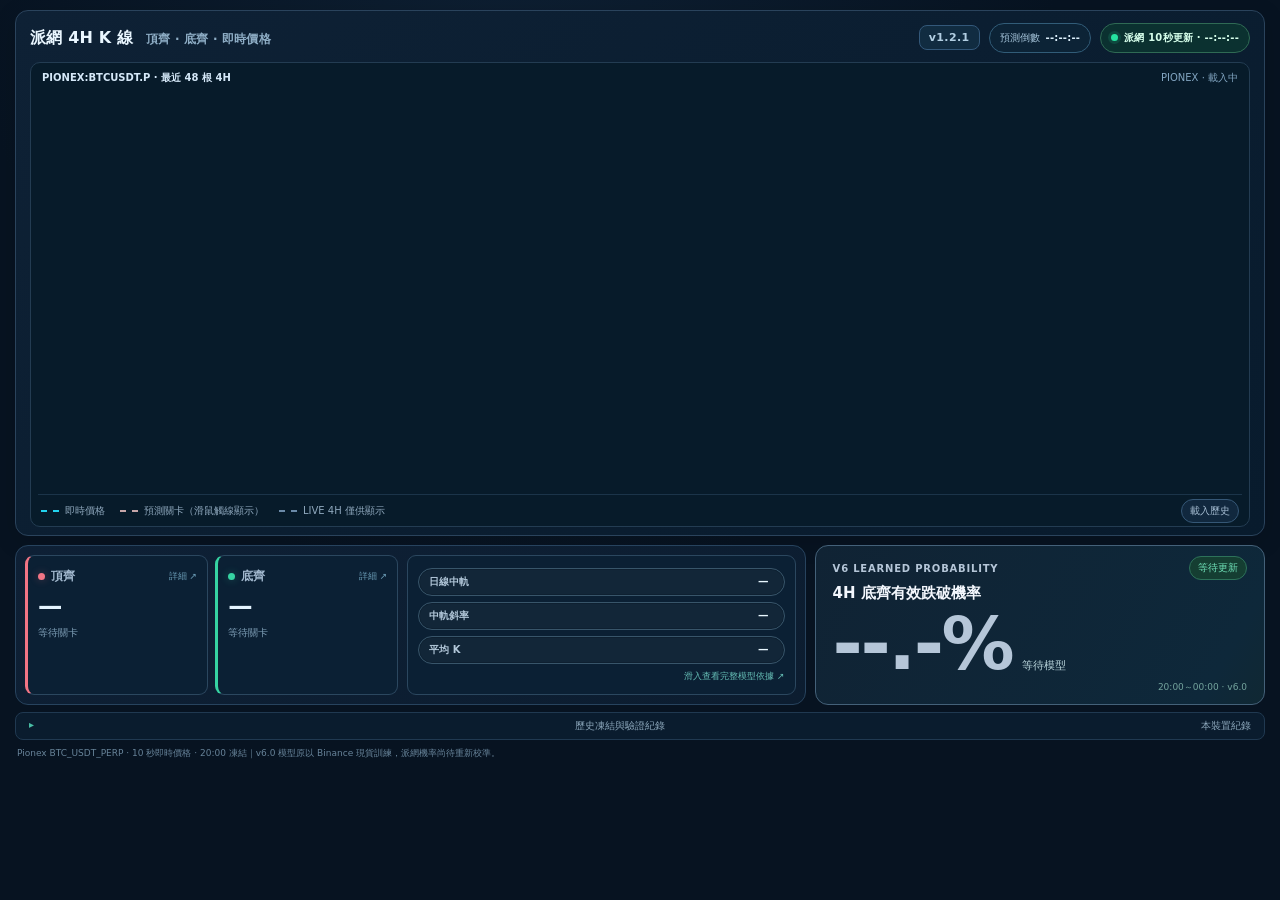
==== commit 299b81b1: "Add files via upload" ====
--- a/index.html
+++ b/index.html
@@ -1,98 +1,87 @@
-<!DOCTYPE html>
-
+<!doctype html>
 <html lang="zh-Hant">
 <head>
-<meta charset="utf-8"/>
-<meta content="width=device-width,initial-scale=1" name="viewport"/>
-<link href="./favicon.svg" rel="icon" type="image/svg+xml"/>
-<meta content="#1e293b" name="theme-color"/>
-<title>SStateMarketTerminal</title>
-<link href="styles.css?v=0.3.08" rel="stylesheet"/>
-<link href="research-modal.css" rel="stylesheet"/>
+<meta charset="utf-8"><meta name="viewport" content="width=device-width,initial-scale=1">
+<meta name="description" content="BTC Pionex 4H 頂齊突破、底齊跌破預測：20:00 前動態，20:00 凍結。">
+<meta name="theme-color" content="#071321">
+<link rel="icon" href="favicon.svg" type="image/svg+xml">
+<link rel="stylesheet" href="styles.css?v=1.2.1">
+<title>BTC</title>
 </head>
 <body>
-<main class="shell">
-<header class="topbar terminal-heading">
-<div class="brand">
-<div class="premium-title-line">
-<h1>SState Market Terminal</h1>
-<span class="version-chip-minimal" id="version-chip"></span>
+<div class="page">
+<div id="error" class="error" role="status" hidden></div>
+<main class="market-stage">
+  <section class="pane chart-pane" aria-label="派網 4H 即時 K 線圖">
+    <div class="chart-head">
+      <div class="chart-heading"><h1>派網 4H K 線 <span>頂齊 · 底齊 · 即時價格</span></h1></div>
+      <div class="head-status">
+        <span class="version-mark" title="網站程式版本">v1.2.1</span>
+        <div class="status-pill countdown-pill"><span>預測倒數</span><strong id="countdown">--:--:--</strong></div>
+        <div class="status-pill live-pill"><span class="pulse-dot"></span><strong id="connection">派網 10秒更新 · --:--:--</strong></div>
+      </div>
+    </div>
+    <div class="chart-frame">
+      <div class="chart-title"><strong>PIONEX:BTCUSDT.P · 最近 48 根 4H</strong><span id="chartSource">PIONEX · 載入中</span></div>
+      <svg id="candles" viewBox="0 0 1200 405" role="img" aria-label="派網 4H K 線、頂齊底齊水平虛線、即時價格與呼吸光點"></svg>
+      <div class="chart-foot">
+        <div class="chart-legend"><span><i class="legend-live"></i>即時價格</span><span><i class="legend-target"></i>預測關卡（滑鼠觸線顯示）</span><span><i class="legend-candle"></i>LIVE 4H 僅供顯示</span></div>
+        <span class="chip chart-history-chip" id="historyStatus">載入歷史</span>
+      </div>
+    </div>
+  </section>
+
+  <section class="decision-ribbon" aria-label="4H 結構與有效突破機率">
+    <div class="quick-facts">
+      <section class="level-pair" aria-label="頂齊底齊摘要">
+        <div class="quick-card level-quick top-quick" tabindex="0" role="button" aria-label="頂齊詳細資料" aria-haspopup="true">
+          <span class="quick-label"><i class="level-dot top-dot"></i> 頂齊 <span class="hover-cue">詳細 <span aria-hidden="true">↗</span></span></span>
+          <strong id="summaryTop">—</strong>
+          <small id="topDetail">等待關卡</small>
+          <div class="detail-popover structure-detail top-detail" role="tooltip">
+            <div class="popup-title"><span>頂齊｜向上第一道</span><b id="topLevel">—</b></div>
+            <div class="popup-grid"><div><span>關卡確認時間</span><strong id="topConfirmed">—</strong></div><div><span>歷史測試回合</span><strong id="topTouches">—</strong></div><div><span>歷史突破事件</span><strong id="topCrosses">—</strong></div><div><span>距目前價</span><strong id="topDistance">—</strong></div></div>
+            <p>僅使用當時已收線 4H 確認的水平線。</p>
+          </div>
+        </div>
+        <div class="quick-card level-quick floor-quick" tabindex="0" role="button" aria-label="底齊詳細資料" aria-haspopup="true">
+          <span class="quick-label"><i class="level-dot floor-dot"></i> 底齊 <span class="hover-cue">詳細 <span aria-hidden="true">↗</span></span></span>
+          <strong id="summaryFloor">—</strong>
+          <small id="floorDetail">等待關卡</small>
+          <div class="detail-popover structure-detail floor-detail" role="tooltip">
+            <div class="popup-title"><span>底齊｜向下第一道</span><b id="floorLevel">—</b></div>
+            <div class="popup-grid"><div><span>關卡確認時間</span><strong id="floorConfirmed">—</strong></div><div><span>歷史測試回合</span><strong id="floorTouches">—</strong></div><div><span>歷史突破事件</span><strong id="floorCrosses">—</strong></div><div><span>距目前價</span><strong id="floorDistance">—</strong></div></div>
+            <p>首次測試、突破事件與距離依已確認結構計算。</p>
+          </div>
+        </div>
+      </section>
+      <section class="quick-card market-quick" tabindex="0" role="button" aria-label="中軌、平均 K 及模型詳細資料" aria-haspopup="true">
+        <div class="market-mini-line state-pill"><span>日線中軌</span><b id="summaryMid" class="state-value">—</b></div>
+        <div class="market-mini-line state-pill"><span>中軌斜率</span><b id="summarySlope" class="state-value">—</b></div>
+        <div class="market-mini-line state-pill"><span>平均 K</span><b id="summaryHA" class="state-value">—</b></div>
+        <span class="hover-cue context-cue">滑入查看完整模型依據 ↗</span>
+        <div class="detail-popover context-detail" role="tooltip">
+          <div class="popup-title"><span>日線環境與模型判斷</span><span class="popup-source">PIONEX · DAILY</span></div>
+          <div class="context-detail-row"><span>當日日線中軌位置</span><strong id="midState">—</strong></div>
+          <div class="context-detail-row"><span>中軌斜率</span><strong id="slopeState">—</strong></div>
+          <div class="context-detail-row"><span>平均 K</span><strong id="haState">—</strong></div>
+          <div class="popup-reason"><h3>這個機率為什麼變動？</h3><p id="explanation">正在取得模型依據。</p><div id="featureList" class="features"></div></div>
+          <div class="context-detail-row compact-last"><span>確認時間／觸碰／突破／ATR 距離</span><strong><span id="lineConfirmed">—</span> · <span id="touchCount">—</span> · <span id="crossCount">—</span> · <span id="distance">—</span></strong></div>
+        </div>
+      </section>
+    </div>
+    <section class="prob-pane" aria-label="預測機率">
+      <div class="prob-heading"><span>V6 LEARNED PROBABILITY</span><span class="chip active" id="freezeBadge">等待更新</span></div>
+      <h2 id="probName">4H 底齊有效跌破機率</h2>
+      <div class="prob-line"><strong id="probability">--.-%</strong><span id="probInterpret">等待模型</span></div>
+      <span class="prob-sub">20:00～00:00 · <span id="modelName">v6.0</span></span>
+      <span class="screenreader" id="freezeText">20:00 前更新、20:00 凍結機率。</span>
+    </section>
+  </section>
+</main>
+<details class="archive-drawer"><summary>歷史凍結與驗證紀錄 <span id="archiveCount">本裝置紀錄</span></summary><div id="archive" class="archive"><p class="micro">尚無凍結紀錄。</p></div></details>
+<footer title="v6.0 權重來自 Binance 現貨九年訓練，派網歷史尚待重校準。">Pionex BTC_USDT_PERP · 10 秒即時價格 · 20:00 凍結｜v6.0 模型原以 Binance 現貨訓練，派網機率尚待重新校準。</footer>
 </div>
-<div class="update-time-line" id="system-caption">載入更新時間...</div>
-</div>
-
-</header>
-<section aria-label="市場搜尋與 S-state 快速篩選" class="sticky-control-deck">
-<div class="actions sticky-actions">
-<select aria-label="市場" id="market-select">
-<option value="crypto">加密貨幣</option>
-<option value="us-stock">美股代幣</option>
-</select>
-<div class="search-box"><span>⌕</span><input autocomplete="off" id="symbol-search" placeholder="搜尋標的、S-state或產業" spellcheck="false" type="search"/></div>
-<a class="performance-link" href="./monitor.html" id="monitor-link" rel="noopener noreferrer" target="_blank" title="在新分頁開啟 Pionex 即時標的監控">📡 即時監控</a>
-<button class="primary" id="run-button">📝 完整分析</button>
-<details class="more-menu">
-<summary>更多 ⋯</summary>
-<div class="more-menu-panel">
-<a class="more-menu-link" href="./performance.html" rel="noopener noreferrer" target="_blank" title="Champion 凍結快照正式結算戰績">📊 近期戰績</a>
-<button id="download-button" title="下載目前選取市場的最新 JSON">⬇ 加密 JSON</button>
-<button class="research-download-button hidden" id="research-download-button" title="下載 R2 research/us-stock/latest.json" type="button">⬇ 新聞 JSON</button>
-</div>
-</details>
-</div>
-<div class="sticky-filter-row">
-<div class="sticky-scan-meta">
-<strong>快速狀態掃描</strong>
-<span class="caption" id="snapshot-meta"></span>
-</div>
-<div class="filters" id="state-filters"></div>
-</div>
-</section>
-<section class="signal-matrix-panel collapsed" id="signal-matrix">
-<div class="signal-matrix-head">
-<div class="signal-matrix-heading-wrap">
-<button aria-controls="signal-matrix-body" aria-expanded="false" class="signal-matrix-toggle" id="signal-matrix-toggle" title="展開 S狀態條件觀察表" type="button">
-<span class="signal-matrix-arrow">▶</span>
-</button>
-<div>
-<div class="signal-matrix-title">📋 SIGNAL MATRIX｜S狀態條件觀察表</div>
-<div class="caption" id="signal-matrix-caption">載入目前市場快照...</div>
-</div>
-</div>
-<div class="signal-matrix-summary waiting" id="signal-matrix-summary">WAITING</div>
-</div>
-<div class="signal-matrix-body hidden" id="signal-matrix-body">
-<div class="signal-matrix-table-wrap" id="signal-matrix-table-wrap"></div>
-<div class="signal-matrix-footnote">平均K = 最新日線 Heikin-Ashi 顏色；CCI-SMA = CCI20 的 SMA14 最新階梯顏色。黃色＋黃色可快速辨識「雙黃」條件；所有欄位皆可點擊排序。</div>
-</div>
-</section>
-
-<section class="run-panel hidden" id="run-panel">
-<div class="run-line">
-<strong id="run-title">分析準備中</strong>
-<span id="run-percent">0%</span>
-</div>
-<div aria-label="完整分析進度" class="volume-progress" id="run-bar"></div>
-<div class="caption" id="run-detail"></div>
-</section>
-<section class="summary-strip" id="summary-strip"></section>
-<section class="cards" id="cards"></section>
-<section class="empty hidden" id="empty-state">
-<h3>尚無可顯示資料</h3>
-<p>網站預設只讀取最後一次成功結果。設定 Worker 後，選擇市場並按「完整分析」才會重新抓取 Pionex 並執行 Python 引擎。</p>
-</section>
-</main>
-<button aria-hidden="true" class="signal-matrix-return hidden" disabled="" id="signal-matrix-return" title="返回 SIGNAL MATRIX 表格" type="button">
-<span class="signal-matrix-return-icon">↩</span>
-<span class="signal-matrix-return-label">返回</span>
-</button>
-
-
-
-<div class="toast hidden" id="toast"></div>
-<script src="config.js?v=0.3.08"></script>
-<script src="app.js?v=0.3.08"></script>
-<script src="research-modal.js"></script>
-<script src="research-download.js"></script>
+<script type="module" src="src/app.js?v=1.2.1"></script>
 </body>
 </html>
--- a/styles.css
+++ b/styles.css
@@ -1,1465 +1,47 @@
-:root{--bg:#1e293b;--panel:#1f2c40;--panel2:#172235;--line:#40516a;--text:#f1f5f9;--muted:#94a3b8;--cyan:#22d3ee;--yellow:#fde047;--purple:#c4b5fd;--green:#22c55e;--red:#ef4444;--orange:#fb923c}
-*{box-sizing:border-box}html,body{margin:0;background:var(--bg);color:var(--text);font-family:Inter,ui-sans-serif,system-ui,-apple-system,"Segoe UI",sans-serif}body{min-height:100vh}.shell{max-width:1900px;margin:auto;padding:28px 24px 40px}.topbar{display:flex;justify-content:space-between;gap:22px;align-items:flex-start;margin-bottom:18px}.brand{min-width:0}.title-row{display:flex;align-items:center;flex-wrap:wrap;gap:10px}.title-row h1{font-size:22px;color:#ffeb3b;letter-spacing:1.1px;margin:0 2px 4px}.caption{font-size:11px;color:var(--muted);line-height:1.55}.chip,.pill{display:inline-flex;align-items:center;border:1px solid;padding:5px 9px;border-radius:999px;font-weight:800;white-space:nowrap;font-size:10px}.cyan{border-color:var(--cyan);color:#67e8f9;background:#22d3ee12}.purple{border-color:#8b5cf6;color:#c4b5fd;background:#8b5cf612}.actions{display:grid;grid-template-columns:minmax(145px,1fr) 130px 112px;gap:8px;min-width:420px}.actions select,.actions button{height:38px;border-radius:10px;border:1px solid #52657f;background:#172235;color:#e2e8f0;font-weight:800;padding:0 10px}.actions button{cursor:pointer}.actions button.primary{border-color:#22c55e;color:#86efac;background:#22c55e12}.actions button:disabled{opacity:.45;cursor:not-allowed}.actions button.primary.auto-batch-locked,.actions button.primary.auto-batch-locked:disabled{opacity:.72;border-color:#64748b;color:#94a3b8;background:#111827;box-shadow:inset 0 0 0 1px #ffffff08;filter:saturate(.35);cursor:not-allowed}.actions button.primary.auto-batch-locked:hover{transform:none;filter:saturate(.35)}.scan-head{display:flex;align-items:flex-end;justify-content:space-between;gap:18px;border-top:1px solid #334155;padding-top:14px}.scan-head h2{font-size:19px;margin:0 0 4px}.filters{display:flex;gap:6px;flex-wrap:wrap;justify-content:flex-end}.filter{border:1px solid #475569;background:#172235;color:#cbd5e1;border-radius:999px;padding:5px 9px;font-size:10px;font-weight:900;cursor:pointer;transition:.15s;box-shadow:inset 0 0 0 1px #ffffff05}.filter:hover{transform:translateY(-1px);filter:brightness(1.12)}
-.filter.filter-all{border-color:#22d3ee;color:#a5f3fc;background:#08334455}.filter.state-s3{border-color:#facc15;color:#fde68a;background:linear-gradient(180deg,#713f121c,#facc1515)}.filter.state-s2{border-color:#22c55e;color:#bbf7d0;background:linear-gradient(180deg,#14532d1c,#22c55e15)}.filter.state-s1{border-color:#3b82f6;color:#bfdbfe;background:linear-gradient(180deg,#1e3a8a1c,#3b82f615)}.filter.state-s05{border-color:#a855f7;color:#e9d5ff;background:linear-gradient(180deg,#581c871c,#a855f715)}.filter.state-s0{border-color:#e5e7eb;color:#f8fafc;background:#e5e7eb0c}.filter.state-other{border-color:#64748b;color:#94a3b8;background:#64748b10}
-.filter.active{box-shadow:0 0 0 1px currentColor,0 0 14px color-mix(in srgb,currentColor 35%,transparent);filter:brightness(1.18)}.summary-strip{display:flex;gap:8px;flex-wrap:wrap;margin:12px 0}.summary-item{padding:6px 10px;border:1px solid #42546c;border-radius:9px;background:#172235;font-size:11px}.summary-item b{color:#fff}.cards{display:grid;grid-template-columns:repeat(2,minmax(0,1fr));gap:14px}.card{position:relative;border:1px solid #465870;background:#1f2c40;border-radius:12px;padding:15px;min-width:0;overflow:visible}.card-header{display:flex;align-items:flex-start;justify-content:space-between;gap:12px;margin-bottom:8px}.identity{font-size:13px;font-weight:900;line-height:1.8}.identity .move.up{color:#86efac}.identity .move.down{color:#f87171}.lights{font-size:11px;font-weight:800}.lights .g{color:#4ade80}.lights .r{color:#ef4444}.badges{display:flex;flex-direction:column;align-items:flex-end;gap:5px;max-width:58%}.badge-row{display:flex;align-items:center;justify-content:flex-end;gap:6px;flex-wrap:wrap}.state-pill{font-weight:900;box-shadow:inset 0 0 0 1px #ffffff05}.state-s3{border-color:#facc15;color:#fde68a;background:linear-gradient(180deg,#854d0e28,#facc1512)}.state-s2{border-color:#22c55e;color:#bbf7d0;background:linear-gradient(180deg,#14532d28,#22c55e12)}.state-s1{border-color:#3b82f6;color:#bfdbfe;background:linear-gradient(180deg,#1e3a8a28,#3b82f612)}.state-s05{border-color:#a855f7;color:#e9d5ff;background:linear-gradient(180deg,#581c8728,#a855f712)}.state-s0{border-color:#e5e7eb;color:#f8fafc;background:#e5e7eb0b}.state-other{border-color:#64748b;color:#94a3b8;background:#64748b0b}.mid-pill{border-color:#64748b;color:#cbd5e1}.sector-pill{border-color:#16a34a;color:#4ade80;background:#16a34a10}.prob-wrap{position:relative;display:inline-flex;z-index:5}.prob-pill{border-color:var(--cyan);color:#cffafe;background:#22d3ee12}.prob-pill strong{color:#67e8f9;font-size:12px}.prob-card{position:absolute;right:0;top:calc(100% + 7px);width:215px;padding:10px;border-radius:10px;background:#0f172af7;border:1px solid #475569;box-shadow:0 14px 34px #0008;opacity:0;visibility:hidden;transform:translateY(-4px);transition:.14s;pointer-events:none;z-index:50}.prob-wrap:hover .prob-card{opacity:1;visibility:visible;transform:none}.prob-title{font-size:11px;font-weight:900;border-bottom:1px solid #334155;padding-bottom:6px;margin-bottom:6px}.prob-row{display:flex;justify-content:space-between;gap:12px;font-size:10px;margin:3px 0;font-weight:800}.prob-row.success span:last-child{color:#4ade80}.prob-row.alive span:last-child{color:#facc15}.prob-row.fail span:last-child{color:#f87171}.prob-row.other span:last-child{color:#cbd5e1}.prob-meta{border-top:1px solid #334155;margin-top:7px;padding-top:7px;color:#94a3b8;font-size:9px;line-height:1.5}.chart{position:relative;height:265px;width:100%}.chart svg{display:block;width:100%;height:100%;overflow:visible}.axis-text{fill:#7890ad;font-size:8px}.grid-line{stroke:#33445c;stroke-width:1;opacity:.7}.bb-line{fill:none;stroke:#d4d4d8;stroke-width:2.1;opacity:.8}.mid-line{fill:none;stroke:#8da0ba;stroke-width:1.4;stroke-dasharray:7 7;opacity:.75}.ladder-yellow{fill:none;stroke:#fde047;stroke-width:2.5}.ladder-purple{fill:none;stroke:#bba4e8;stroke-width:2.5}.last-dot{stroke:#fff;stroke-width:2}.run-panel{border:1px solid #22d3ee55;background:#0b1728;border-radius:12px;padding:12px 14px;margin-bottom:15px}.run-line{display:flex;justify-content:space-between;font-size:12px}.volume-progress{display:grid;grid-template-columns:repeat(24,minmax(0,1fr));gap:4px;height:12px;margin:9px 0}.volume-cell{border-radius:2px;background:#111c2d;border:1px solid #334155;opacity:.42;transition:opacity .18s,transform .18s,box-shadow .18s}.volume-cell.active{opacity:1;transform:scaleY(1.08)}.volume-cell.active.low{background:#facc15;border-color:#fde047;box-shadow:0 0 7px #facc1538}.volume-cell.active.mid{background:#84cc16;border-color:#a3e635;box-shadow:0 0 7px #84cc1638}.volume-cell.active.high{background:#22d3ee;border-color:#67e8f9;box-shadow:0 0 7px #22d3ee42}.empty{padding:42px;border:1px dashed #64748b;border-radius:12px;text-align:center;color:#cbd5e1}.toast{position:fixed;right:18px;bottom:18px;max-width:430px;padding:12px 14px;border-radius:10px;background:#0f172af2;border:1px solid #475569;box-shadow:0 12px 30px #0008;font-size:12px;z-index:100}.hidden{display:none!important}@media(max-width:1100px){.topbar{flex-direction:column}.actions{min-width:0;width:100%}.cards{grid-template-columns:1fr}}@media(max-width:650px){.battle-grid{grid-template-columns:1fr}.battle-vs{display:none}.shell{padding:18px 10px}.actions{grid-template-columns:1fr 1fr}.actions select{grid-column:1/-1}.card-header{flex-direction:column}.badges{max-width:100%;align-items:flex-start}.badge-row{justify-content:flex-start}.chart{height:230px}}
+:root{font-family:Inter,"Noto Sans TC","Microsoft JhengHei",system-ui,-apple-system,"Segoe UI",sans-serif;color:#e9f6ff;background:#071321;color-scheme:dark}
+*{box-sizing:border-box}body{margin:0;min-height:100vh;background:radial-gradient(ellipse at 40% -15%,#1a36535e,transparent 51%),#071321}a{color:inherit}
+.page{width:min(1460px,calc(100% - 30px));margin:0 auto}.market-stage{display:flex;flex-direction:column;gap:9px;padding-top:10px}.pane{background:linear-gradient(145deg,#0e2135,#081b2d);border:1px solid #2a435c;border-radius:13px;min-width:0;box-shadow:0 6px 25px #00000022}
+.chart-pane{padding:10px 14px 8px}.chart-head{display:flex;justify-content:space-between;align-items:center;gap:12px;margin-bottom:8px;min-height:33px}.chart-heading h1{font-size:16px;line-height:1.2;letter-spacing:.2px;margin:0;font-weight:800;white-space:nowrap}.chart-heading h1 span{font-size:12px;font-weight:600;color:#8faec6;margin-left:7px}
+.head-status{display:flex;align-items:center;justify-content:flex-end;gap:9px;flex-wrap:wrap}.version-mark{border:1px solid #33587a;color:#b2cee2;background:#112c41;border-radius:8px;padding:5px 9px;font-weight:800;font-size:11px;letter-spacing:.4px}.status-pill{display:inline-flex;align-items:center;gap:6px;border:1px solid #315c78;background:#0d2639c9;border-radius:100px;padding:7px 10px;min-height:30px;white-space:nowrap;font-size:10px;color:#a9c8de}.status-pill strong{font-size:10px;color:#dceffb;letter-spacing:.2px;font-variant-numeric:tabular-nums}.live-pill{background:#0d3b30b0;border-color:#2f6a54;color:#a1e1c8}.live-pill strong{color:#d6ffeb}.pulse-dot{width:7px;height:7px;flex:none;border-radius:50%;background:#25e4a0;box-shadow:0 0 0 3px #2be9aa20;animation:breathe 2s ease-in-out infinite}@keyframes breathe{0%,100%{box-shadow:0 0 0 3px #2be4a91e}50%{box-shadow:0 0 0 7px #2be4a90a}}
+.chart-frame{background:#071b2a;border:1px solid #233c52;border-radius:10px;padding:7px 7px 2px}.chart-title{display:flex;justify-content:space-between;align-items:center;gap:12px;padding:1px 4px}.chart-title strong{font-size:10px;color:#d5e8f8}.chart-title span{font-size:10px;color:#83a6c2}.chart-frame svg{display:block;width:100%;height:auto;aspect-ratio:1200/405;max-height:410px;min-height:230px;margin-top:2px}.chart-foot{display:flex;align-items:center;justify-content:space-between;gap:14px;min-height:30px;border-top:1px solid #1b3449;padding:3px 3px 0}.chart-legend{display:flex;align-items:center;gap:15px;flex-wrap:wrap;color:#8fa8bd;font-size:10px}.chart-legend span{display:inline-flex;gap:6px;align-items:center}.chart-legend i{width:18px;height:0;border-top:2px dashed #22d3ee}.chart-legend .legend-target{border-color:#c6a6a9}.chart-legend .legend-candle{border-color:#6b8aa8}.chip{color:#a7bed3;border:1px solid #355776;border-radius:100px;padding:4px 8px;font-size:10px;white-space:nowrap}.chip.active{background:#153e32;border-color:#2d725a;color:#6fe0b7}.chip.frozen{background:#49351b;border-color:#785836;color:#ffd28a}.chart-history-chip{background:#11283e;flex:none}
+.decision-ribbon{display:grid;grid-template-columns:minmax(0,1.65fr) minmax(310px,.94fr);gap:9px;min-height:145px}.quick-facts{min-width:0;display:grid;grid-template-columns: minmax(260px,1fr) minmax(255px,1.04fr);gap:9px;background:linear-gradient(155deg,#0e2035,#0c1d30);border:1px solid #27435e;border-radius:13px;padding:9px}.level-pair{display:grid;grid-template-columns:1fr 1fr;gap:7px;min-width:0}.quick-card{position:relative;background:#0b2034;border:1px solid #2b475f;border-radius:9px;min-width:0;cursor:help;outline:0;transition:border-color .16s,background .16s;z-index:1}.quick-card:is(:focus-visible,.is-open){z-index:30;border-color:#4e8bad;background:#102a40}
+@media(hover:hover){.quick-card:hover{z-index:30;border-color:#4e8bad;background:#102a40}}.quick-card:focus-visible{outline:2px solid #76dfc4;outline-offset:2px}.level-quick{padding:12px 10px 8px;display:flex;flex-direction:column;gap:6px;justify-content:flex-start}.top-quick{border-left:3px solid #f27585}.floor-quick{border-left:3px solid #36d3a2}.quick-label{display:flex;align-items:center;gap:6px;color:#a4bad0;font-size:12px;font-weight:750}.level-dot{width:7px;height:7px;display:inline-block;border-radius:50%}.top-dot{background:#f27585;box-shadow:0 0 8px #f2758555}.floor-dot{background:#36d3a2;box-shadow:0 0 8px #36d3a255}.hover-cue{font-size:9px;font-weight:500;color:#6d9fb9;margin-left:auto}.level-quick>strong{display:block;color:#e4f4ff;font-size:clamp(18px,1.9vw,27px);font-variant-numeric:tabular-nums;letter-spacing:-.5px}.level-quick>small{display:block;font-size:10px;color:#7d9db5;line-height:1.4;white-space:nowrap;overflow:hidden;text-overflow:ellipsis}
+.market-quick{padding:7px 11px 6px;display:flex;flex-direction:column;justify-content:space-evenly}.market-mini-line{display:flex;align-items:center;justify-content:space-between;gap:6px;min-height:27px;border-bottom:1px solid #233c51;font-size:11px}.market-mini-line:nth-child(3){border:0}.market-mini-line span{color:#8daac0;white-space:nowrap}.market-mini-line b{text-align:right;color:#e8f7ff;overflow:hidden;text-overflow:ellipsis;white-space:nowrap;font-size:11px;font-variant-numeric:tabular-nums}.context-cue{margin-left:0;text-align:right;display:block;color:#65bdb5}
+.prob-pane{background:linear-gradient(120deg,#102a37,#103a36 80%,#102833);border:1px solid #286550;border-radius:13px;padding:10px 17px;min-width:0;display:flex;flex-direction:column;justify-content:center}.prob-heading{display:flex;justify-content:space-between;align-items:center;gap:6px}.prob-heading>span:first-child{font-size:10px;font-weight:800;letter-spacing:.8px;color:#54cfae}.prob-pane h2{font-size:15px;margin:4px 0 0;font-weight:800;color:#f0f8ff}.prob-line{display:flex;align-items:baseline;gap:10px;min-width:0}.prob-line strong{font-size:clamp(54px,5.7vw,81px);line-height:1.12;color:#43e2b0;letter-spacing:-2.4px;font-weight:750;font-variant-numeric:tabular-nums}.prob-line>span{font-size:11px;color:#bad6dc;white-space:nowrap}.prob-sub{font-size:9px;color:#75a59e;align-self:flex-end;margin-top:-4px}.screenreader{position:absolute;width:1px;height:1px;overflow:hidden;clip-path:inset(100%);white-space:nowrap}
+/* TennisRatio-like contextual panels. Hidden panels never consume document height. */
+.detail-popover{display:none;position:absolute;bottom:calc(100% + 12px);left:0;width:min(400px,calc(100vw - 38px));max-height:min(510px,72vh);overflow:auto;padding:14px;background:linear-gradient(160deg,#112b43,#091d31);border:1px solid #3c7190;border-radius:12px;box-shadow:0 16px 48px #010710d9;z-index:80;cursor:default;white-space:normal}.quick-card:is(:focus-visible,.is-open)>.detail-popover{display:block}
+@media(hover:hover){.quick-card:hover>.detail-popover{display:block}}.detail-popover:after{content:"";position:absolute;bottom:-7px;left:23px;width:12px;height:12px;transform:rotate(45deg);background:#0c2036;border-bottom:1px solid #3c7190;border-right:1px solid #3c7190}.floor-detail{left:auto;right:-18px}.floor-detail:after{left:auto;right:40px}.context-detail{left:auto;right:0;width:min(470px,calc(100vw - 38px));max-height:70vh}.context-detail:after{left:auto;right:30px}.popup-title{display:flex;align-items:center;justify-content:space-between;gap:10px;padding-bottom:10px;border-bottom:1px solid #31546c;color:#75e5ca;font-size:14px;font-weight:800}.popup-title b{font-size:20px;color:#edf9ff;font-variant-numeric:tabular-nums}.popup-source{font-size:9px;color:#8eb5c8}.popup-grid{display:grid;grid-template-columns:1fr 1fr;gap:8px;margin:10px 0}.popup-grid>div{background:#0b2136;border:1px solid #25455c;border-radius:8px;padding:8px}.popup-grid span{font-size:10px;color:#92afc6;display:block}.popup-grid strong{font-size:13px;color:#e9f6ff;display:block;margin-top:4px}.detail-popover p{font-size:10px;color:#9bb4c8;line-height:1.6;margin:10px 0 0}.context-detail-row{display:flex;justify-content:space-between;gap:13px;padding:8px 0;border-bottom:1px solid #2b475d;font-size:11px}.context-detail-row span{color:#9db5c8}.context-detail-row strong{font-weight:800;color:#e4f7ff;text-align:right}.popup-reason{margin-top:10px;border-radius:9px;background:#0a2135;border:1px solid #30536a;padding:12px}.popup-reason h3{font-size:12px;color:#def7f4;margin:0 0 5px}.popup-reason p{font-size:11px;margin:0 0 9px}.features{display:grid;gap:5px}.feature{border-top:1px solid #234257;padding:6px 0 0;display:flex;gap:10px;justify-content:space-between;font-size:11px}.feature span{color:#a2b8c9}.feature strong{color:#e6f8ff;text-align:right}.compact-last{display:flex;flex-direction:column;gap:3px}.compact-last strong{text-align:left}
+.archive-drawer{margin-top:7px;border:1px solid #203951;border-radius:8px;color:#8ca7bb;background:#0a1c2e}.archive-drawer>summary{cursor:pointer;display:flex;justify-content:space-between;gap:12px;list-style:none;padding:6px 13px;font-size:10px}.archive-drawer>summary::-webkit-details-marker{display:none}.archive-drawer>summary:before{content:'▸';margin-right:4px;color:#4abfa6}.archive-drawer[open]>summary:before{content:'▾'}.archive{overflow:auto;padding:6px 10px 12px}.archive table{border-collapse:collapse;width:100%;min-width:640px;font-size:11px}.archive th,.archive td{text-align:left;padding:8px;border-bottom:1px solid #29445d}.archive th{color:#96b1c7}.good{color:#3cd6a2}.bad{color:#f18a9b}.micro{font-size:11px;color:#8ca5be}.error{border-radius:8px;background:#49232b;border:1px solid #ad5566;padding:8px 12px;margin:8px 0 0;color:#ffbec9;font-size:11px}.error[hidden]{display:none}footer{color:#678399;font-size:9px;white-space:nowrap;overflow:hidden;text-overflow:ellipsis;padding:7px 2px 9px}
+@media(max-width:1080px){.decision-ribbon{grid-template-columns:1fr}.quick-facts{grid-template-columns:1fr 1fr}.prob-pane{min-height:120px}.prob-line strong{font-size:68px}.market-quick .detail-popover{right:0}}
+@media(max-width:650px){.page{width:calc(100% - 16px)}.chart-pane{padding:8px 6px 5px}.chart-head{align-items:flex-start;flex-direction:column;gap:5px}.chart-heading h1{font-size:14px}.chart-heading h1 span{font-size:10px}.head-status{justify-content:flex-end;width:100%;gap:5px}.version-mark{font-size:9px;padding:4px 6px}.status-pill{padding:5px 7px;min-height:26px;font-size:9px}.status-pill strong{font-size:9px}.chart-frame{padding:4px 2px}.chart-frame svg{min-height:185px}.chart-title strong,.chart-title span{font-size:9px}.chart-foot{align-items:flex-start}.chart-legend{gap:7px;font-size:9px}.chart-legend .legend-candle{display:none}.chart-history-chip{font-size:9px}.quick-facts{grid-template-columns:1fr;padding:7px}.market-quick{min-height:100px}.level-quick{min-height:112px}.prob-pane{padding:10px 13px;min-height:120px}.prob-line strong{font-size:61px}.context-detail{right:0}.detail-popover{max-height:60vh}.popup-title b{font-size:17px}}
+/* On common 720p/768p desktops keep the entire chart + decision row visible. */
+@media(min-width:1081px) and (max-height:800px){.chart-frame svg{max-height:clamp(305px,calc(100vh - 392px),392px);min-height:0}}
 
-
-.model-battle{border:1px solid #475569;background:#172235;border-radius:12px;padding:10px 14px;margin:0 0 15px;transition:.18s}.model-battle.collapsed{padding-top:9px;padding-bottom:9px}.battle-head{display:flex;align-items:center;justify-content:space-between;gap:14px}.battle-heading-wrap{display:flex;align-items:center;gap:8px;min-width:0}.battle-toggle{position:relative;width:25px;height:25px;display:grid;place-items:center;flex:0 0 25px;border:1px solid #475569;border-radius:7px;background:#0f172a;color:#cbd5e1;cursor:pointer;padding:0;transition:.15s}.battle-toggle:hover{border-color:#22d3ee;color:#67e8f9;background:#08334466}.battle-arrow{font-size:10px;line-height:1}.battle-toggle.has-update{border-color:#22d3ee;color:#a5f3fc;animation:battlePulse 1.65s ease-in-out infinite}.battle-toggle.has-update::after{content:"";position:absolute;inset:-5px;border:1px solid #22d3ee;border-radius:10px;animation:battleHalo 1.65s ease-out infinite;pointer-events:none}.battle-body{margin-top:10px}.battle-body.hidden{display:none!important}@keyframes battlePulse{0%,100%{box-shadow:0 0 0 #22d3ee00}50%{box-shadow:0 0 14px #22d3ee99}}@keyframes battleHalo{0%{opacity:.75;transform:scale(.85)}70%,100%{opacity:0;transform:scale(1.35)}}
-.battle-title{font-size:13px;font-weight:900;color:#e2e8f0}
-.battle-decision{padding:5px 10px;border:1px solid #64748b;border-radius:999px;font-size:10px;font-weight:900;white-space:nowrap;color:#cbd5e1}
-.battle-decision.shadow-evaluation,.battle-decision.waiting-evidence,.battle-decision.waiting{border-color:#22d3ee;color:#67e8f9;background:#22d3ee12}
-.battle-decision.hold{border-color:#f59e0b;color:#fbbf24;background:#f59e0b12}
-.battle-decision.promote{border-color:#22c55e;color:#86efac;background:#22c55e12}
-.battle-decision.reject{border-color:#ef4444;color:#fca5a5;background:#ef444412}
-.battle-grid{display:grid;grid-template-columns:minmax(0,1fr) 38px minmax(0,1fr);align-items:stretch;gap:8px}
-.battle-card{border:1px solid #40516a;border-radius:10px;padding:9px 11px;background:#1f2c40}
-.battle-card.champion{border-color:#facc1555}
-.battle-card.challenger{border-color:#a855f755}
-.battle-role{font-size:9px;font-weight:900;letter-spacing:.7px;color:#94a3b8;margin-bottom:3px}
-.battle-card.champion .battle-role{color:#facc15}
-.battle-card.challenger .battle-role{color:#d8b4fe}
-.battle-model-id{font:900 13px ui-monospace,SFMono-Regular,Menlo,Consolas,monospace;color:#fff;margin-bottom:2px}
-.battle-vs{display:flex;align-items:center;justify-content:center;font-size:11px;font-weight:1000;color:#64748b}
-.battle-flow{display:flex;flex-direction:column;align-items:stretch;max-width:760px;margin:12px auto 0}
-.validation-step{border:1px solid #334155;border-radius:11px;background:#0f172a66;padding:9px 11px;transition:.16s}
-.validation-step.done{padding:7px 11px;border-color:#22c55e55;background:#14532d18}
-.validation-step.active{border-color:#22d3eeaa;background:linear-gradient(180deg,#08334455,#0f172a88);box-shadow:0 0 0 1px #22d3ee22,0 8px 20px #02061738;padding:12px 13px}
-.validation-step.locked{opacity:.52;background:#0f172a44}
-.validation-step-head{display:grid;grid-template-columns:28px minmax(0,1fr) auto;align-items:center;gap:8px}
-.validation-step-number{display:grid;place-items:center;width:25px;height:25px;border-radius:50%;border:1px solid #475569;background:#111c2d;color:#cbd5e1;font-size:11px;font-weight:1000}
-.validation-step.active .validation-step-number{border-color:#22d3ee;color:#a5f3fc;background:#083344}
-.validation-step.done .validation-step-number{border-color:#22c55e;color:#bbf7d0;background:#14532d}
-.validation-step-head strong{font-size:11px;color:#e2e8f0}
-.validation-step-status{font-size:9px;font-weight:900;color:#94a3b8;white-space:nowrap}
-.validation-step.active .validation-step-status{color:#67e8f9}.validation-step.done .validation-step-status{color:#86efac}
-.validation-step-body{margin:10px 0 0 36px}.validation-main-value{font-size:13px;font-weight:900;color:#fff;margin:4px 0 8px}
-.validation-next{margin:10px 0 0 36px;padding:7px 9px;border-left:3px solid #22d3ee;background:#22d3ee0b;border-radius:0 7px 7px 0;color:#bae6fd;font-size:10px;font-weight:800;line-height:1.55}
-.validation-connector{text-align:center;height:18px;line-height:18px;color:#64748b;font-size:13px;font-weight:900}
-.validation-evidence-row{margin:8px 0}.validation-evidence-head{display:flex;align-items:center;justify-content:space-between;gap:12px;font-size:10px;color:#cbd5e1;margin-bottom:5px}.validation-evidence-head strong{color:#fff;font-size:10px}.validation-evidence-row.done .validation-evidence-head strong{color:#86efac}
-.validation-track{height:8px;border-radius:999px;background:#0b1220;border:1px solid #334155;overflow:hidden}.validation-fill{height:100%;border-radius:999px;background:linear-gradient(90deg,#0891b2,#22d3ee);transition:width .35s ease}.validation-evidence-row.done .validation-fill{background:linear-gradient(90deg,#15803d,#22c55e)}
-.validation-duel{display:grid;grid-template-columns:1fr 34px 1fr;align-items:center;gap:6px;text-align:center;font-size:10px;font-weight:900;color:#e2e8f0;margin-bottom:8px}.validation-duel b{color:#64748b}.validation-duel span:first-child{color:#fde68a}.validation-duel span:last-child{color:#e9d5ff}
-.validation-final{text-align:center;border-radius:9px;padding:13px 10px;font-size:12px;font-weight:900;line-height:1.7}.validation-final strong{font-size:15px}.validation-final.success{border:1px solid #22c55e88;background:#14532d33;color:#bbf7d0}.validation-final.reject{border:1px solid #ef444488;background:#7f1d1d28;color:#fecaca}
-.battle-details{max-width:760px;margin:9px auto 0;border-top:1px solid #334155;padding-top:8px}.battle-details summary{cursor:pointer;color:#94a3b8;font-size:9px;font-weight:800;user-select:none}.battle-details summary:hover{color:#cbd5e1}.battle-detail-grid{display:grid;grid-template-columns:repeat(4,minmax(0,1fr));gap:6px;margin-top:8px}.battle-metric{display:flex;flex-direction:column;gap:2px;padding:6px 8px;border:1px solid #334155;border-radius:8px;background:#0f172a66;min-width:0}.battle-metric span{font-size:9px;color:#94a3b8}.battle-metric strong{font-size:10px;color:#e2e8f0;overflow:hidden;text-overflow:ellipsis;white-space:nowrap}.battle-detail-note{grid-column:1/-1;color:#94a3b8;font-size:9px;line-height:1.5;padding:2px 3px}
-@media(max-width:650px){.validation-step-head{grid-template-columns:26px minmax(0,1fr)}.validation-step-status{grid-column:2}.validation-step-body,.validation-next{margin-left:34px}.battle-detail-grid{grid-template-columns:repeat(2,minmax(0,1fr))}}
-
-@media(max-width:650px){.volume-progress{grid-template-columns:repeat(12,minmax(0,1fr));height:28px}.actions button#download-button{font-size:11px}}
-
-
-/* v0.1.7 — always-visible chart quick stats with a subtle unified capsule. */
-.chart-quick-stats{
-  position:absolute;
-  left:44px;
-  bottom:27px;
-  z-index:8;
-  display:flex;
-  align-items:center;
-  gap:12px;
-  white-space:nowrap;
-  pointer-events:none;
-  font-size:10px;
-  font-weight:800;
-  line-height:1;
-  color:#e2e8f0;
-  padding:5px 9px;
-  border:1px solid #64748b66;
-  border-radius:999px;
-  background:#0f172a8c;
-  box-shadow:0 3px 10px #02061742,inset 0 0 0 1px #ffffff05;
-  backdrop-filter:blur(3px);
-  text-shadow:0 1px 3px #08111f,0 0 4px #08111f;
-}
-.chart-stat{display:inline-flex;align-items:center;gap:4px}
-.chart-stat b{font-weight:900}
-.chart-stat i{
-  display:inline-block;
-  width:9px;
-  height:9px;
-  border-radius:50%;
-  flex:0 0 9px;
-  box-shadow:0 0 0 1px #08111f;
-}
-.chart-stat.fail{color:#f8fafc}
-.chart-stat.fail i{background:#ef233c}
-.chart-stat.survival{color:#f8fafc}
-.chart-stat.survival i{background:#22c55e}
-.chart-stat.samples{color:#f8fafc}
-.chart-stat.samples i{
-  background:#f8fafc;
-  border:1px solid #64748b;
-  box-sizing:border-box;
-}
-.chart-stat.samples i.sample-tier-ssr{background:#facc15;border-color:#fef08a;box-shadow:0 0 10px #facc1588}
-.chart-stat.samples i.sample-tier-sr{background:#a855f7;border-color:#d8b4fe;box-shadow:0 0 10px #a855f788}
-.chart-stat.samples i.sample-tier-r{background:#3b82f6;border-color:#93c5fd;box-shadow:0 0 10px #3b82f688}
-.chart-stat.samples i.sample-tier-n{background:#22c55e;border-color:#86efac;box-shadow:0 0 10px #22c55e88}
-.chart-stat.samples i.sample-tier-c{background:#f8fafc;border-color:#cbd5e1;box-shadow:0 0 8px #ffffff55}
-.chart-stat.samples i.sample-tier-low{background:#334155;border-color:#64748b;box-shadow:none}
-.chart-stat.level{
-  color:#dbeafe;
-  font-weight:950;
-  letter-spacing:.2px;
-  margin-left:-2px;
-}
-@media(max-width:650px){
-  .chart-quick-stats{
-    left:40px;
-    bottom:26px;
-    gap:8px;
-    font-size:9px;
-  }
-  .chart-stat i{width:8px;height:8px;flex-basis:8px}
-}
-
-
-/* v0.1.7 TradingView-like chart crosshair */
-.summary-strip{display:none!important}
-.chart-svg{cursor:crosshair}
-.tv-cross-line{
-  stroke:#cbd5e1;
-  stroke-width:1;
-  stroke-dasharray:7 7;
-  opacity:.76;
-  vector-effect:non-scaling-stroke;
-}
-.tv-cross-label{
-  fill:#334155;
-  stroke:#94a3b8;
-  stroke-width:.8;
-  opacity:.97;
-  vector-effect:non-scaling-stroke;
-}
-.tv-cross-label-text{
-  fill:#f8fafc;
-  font-size:9px;
-  font-weight:900;
-  font-family:ui-monospace,SFMono-Regular,Menlo,Consolas,monospace;
-}
-
-
-/* v0.1.8 HUD ENERGY — slanted segmented analysis progress */
-.run-panel{
-  position:relative;
-  overflow:hidden;
-  border-color:#22d3ee66;
-  background:
-    linear-gradient(180deg,rgba(7,24,40,.96),rgba(6,18,32,.98));
-  box-shadow:
-    inset 0 0 22px rgba(34,211,238,.035),
-    0 0 0 1px rgba(34,211,238,.025);
-}
-.run-panel::before{
-  content:"";
-  position:absolute;
-  inset:0;
-  pointer-events:none;
-  background:
-    linear-gradient(90deg,transparent 0 7%,rgba(34,211,238,.035) 7.1%,transparent 7.3%),
-    linear-gradient(90deg,transparent 0 92%,rgba(34,211,238,.035) 92.1%,transparent 92.3%);
-  opacity:.8;
-}
-.run-line{
-  position:relative;
-  z-index:2;
-  letter-spacing:.15px;
-}
-.volume-progress{
-  position:relative;
-  z-index:2;
-  display:grid;
-  grid-template-columns:repeat(24,minmax(0,1fr));
-  gap:5px;
-  height:16px;
-  margin:10px 0 9px;
-  padding:1px 2px;
-  overflow:visible;
-}
-.volume-cell{
-  position:relative;
-  min-width:0;
-  height:14px;
-  border-radius:0;
-  opacity:.72;
-  transform:skewX(-18deg);
-  transform-origin:center;
-  clip-path:polygon(10% 0,100% 0,90% 100%,0 100%);
-  border:1px solid #28435b;
-  background:
-    linear-gradient(180deg,rgba(24,45,64,.86),rgba(7,19,31,.96));
-  box-shadow:
-    inset 0 1px 0 rgba(163,213,242,.05),
-    inset 0 -5px 8px rgba(0,0,0,.22);
-  transition:
-    opacity .18s ease,
-    filter .18s ease,
-    border-color .18s ease,
-    box-shadow .18s ease;
-}
-.volume-cell::after{
-  content:"";
-  position:absolute;
-  left:4px;
-  right:4px;
-  top:2px;
-  height:1px;
-  background:rgba(214,241,255,.10);
-  pointer-events:none;
-}
-.volume-cell.active{
-  opacity:1;
-  transform:skewX(-18deg) scaleY(1.05);
-  animation:hud-cell-breathe 2.35s ease-in-out infinite;
-  animation-delay:calc(var(--cell) * 28ms);
-}
-.volume-cell.active.low{
-  border-color:#fde047;
-  background:linear-gradient(180deg,#fff56a 0%,#facc15 52%,#dca700 100%);
-  box-shadow:
-    0 0 5px rgba(250,204,21,.46),
-    0 0 12px rgba(250,204,21,.18),
-    inset 0 1px 0 rgba(255,255,255,.60),
-    inset 0 -4px 7px rgba(151,94,0,.22);
-}
-.volume-cell.active.mid{
-  border-color:#bef264;
-  background:linear-gradient(180deg,#c9fb78 0%,#84cc16 52%,#4d9b0b 100%);
-  box-shadow:
-    0 0 5px rgba(132,204,22,.46),
-    0 0 12px rgba(132,204,22,.18),
-    inset 0 1px 0 rgba(255,255,255,.48),
-    inset 0 -4px 7px rgba(49,101,8,.22);
-}
-.volume-cell.active.high{
-  border-color:#67e8f9;
-  background:linear-gradient(180deg,#86f5ff 0%,#22d3ee 52%,#0891b2 100%);
-  box-shadow:
-    0 0 5px rgba(34,211,238,.52),
-    0 0 13px rgba(34,211,238,.20),
-    inset 0 1px 0 rgba(255,255,255,.52),
-    inset 0 -4px 7px rgba(5,96,118,.24);
-}
-@keyframes hud-cell-breathe{
-  0%,100%{
-    filter:brightness(.98);
-  }
-  50%{
-    filter:brightness(1.10);
-  }
-}
-
-/* tiny HUD corner marks */
-.run-panel::after{
-  content:"";
-  position:absolute;
-  width:34px;
-  height:10px;
-  right:11px;
-  top:9px;
-  border-top:1px solid rgba(34,211,238,.30);
-  border-right:1px solid rgba(34,211,238,.30);
-  pointer-events:none;
-}
-
-@media(max-width:650px){
-  .volume-progress{
-    grid-template-columns:repeat(12,minmax(0,1fr));
-    gap:4px;
-    height:34px;
-  }
-  .volume-cell{
-    height:13px;
-  }
-}
-
-
-/* v0.1.10 — Pionex real-time RWA/PERP market session badge */
-.market-session-badge{
-  position:absolute;
-  z-index:10;
-  top:9px;
-  left:51px;
-  display:inline-flex;
-  align-items:center;
-  gap:5px;
-  height:20px;
-  padding:0 8px;
-  border-radius:999px;
-  font-size:9px;
-  font-weight:950;
-  letter-spacing:.25px;
-  pointer-events:none;
-  backdrop-filter:blur(3px);
-  -webkit-backdrop-filter:blur(3px);
-}
-.market-session-badge i{
-  width:7px;
-  height:7px;
-  flex:0 0 7px;
-  border-radius:50%;
-}
-.market-session-badge.trading{
-  color:#86efac;
-  border:1px solid rgba(34,197,94,.58);
-  background:rgba(5,46,22,.70);
-  box-shadow:0 0 9px rgba(34,197,94,.10);
-}
-.market-session-badge.trading i{
-  background:#22c55e;
-  box-shadow:0 0 5px rgba(34,197,94,.88),0 0 11px rgba(34,197,94,.32);
-  animation:market-live-breathe 2.1s ease-in-out infinite;
-}
-.market-session-badge.offline{
-  color:#94a3b8;
-  border:1px solid rgba(100,116,139,.46);
-  background:rgba(15,23,42,.72);
-  box-shadow:none;
-}
-.market-session-badge.offline i{
-  background:#64748b;
-  box-shadow:0 0 0 1px rgba(148,163,184,.16);
-}
-@keyframes market-live-breathe{
-  0%,100%{opacity:.72;transform:scale(.88)}
-  50%{opacity:1;transform:scale(1.13)}
-}
-@media(max-width:650px){
-  .market-session-badge{
-    top:8px;
-    left:46px;
-    height:19px;
-    padding:0 7px;
-    font-size:8px;
-  }
-}
-
-
-/* v0.1.12 — direct Pionex WebSocket activity state */
-.market-session-badge.watching{
-  color:#67e8f9;
-  border:1px solid rgba(34,211,238,.48);
-  background:rgba(8,47,73,.62);
-  box-shadow:0 0 8px rgba(34,211,238,.08);
-}
-.market-session-badge.watching i{
-  background:#22d3ee;
-  box-shadow:0 0 5px rgba(34,211,238,.65);
-  animation:market-watch-breathe 1.8s ease-in-out infinite;
-}
-@keyframes market-watch-breathe{
-  0%,100%{opacity:.48;transform:scale(.85)}
-  50%{opacity:1;transform:scale(1.10)}
-}
-
-
-
-/* v0.1.15 — authoritative Pionex trade-time badges */
-.market-session-badge.always-open{
-  color:#86efac;
-  border-color:rgba(34,197,94,.70);
-  background:rgba(5,46,22,.74);
-}
-.market-session-badge.always-open i{
-  background:#22c55e;
-  box-shadow:0 0 5px rgba(34,197,94,.88),0 0 11px rgba(34,197,94,.30);
-}
-.market-session-badge.unknown{
-  color:#94a3b8;
-  border:1px solid rgba(71,85,105,.46);
-  background:rgba(15,23,42,.76);
-}
-.market-session-badge.unknown i{
-  background:#475569;
-}
-
-
-/* v0.1.64 — mark SState/Pionex RWA symbols also available on PropW */
-.propw-match-badge{
-  position:absolute;
-  z-index:11;
-  top:9px;
-  right:12px;
-  display:inline-flex;
-  align-items:center;
-  justify-content:center;
-  min-width:25px;
-  height:20px;
-  padding:0 7px;
-  border:1px solid rgba(34,211,238,.62);
-  border-radius:999px;
-  background:rgba(8,47,73,.70);
-  color:#a5f3fc;
-  box-shadow:0 0 9px rgba(34,211,238,.10);
-  font-size:9px;
-  font-weight:950;
-  letter-spacing:.45px;
-  line-height:1;
-  pointer-events:auto;
-  cursor:help;
-  backdrop-filter:blur(3px);
-  -webkit-backdrop-filter:blur(3px);
-}
-.propw-match-badge span{
-  transform:translateY(.1px);
-}
-@media(max-width:650px){
-  .propw-match-badge{
-    top:8px;
-    right:8px;
-    height:19px;
-    min-width:23px;
-    padding:0 6px;
-    font-size:8px;
-  }
-}
-
-
-/* Local quick search + 24H on-demand US-stock research */
-.actions{grid-template-columns:minmax(140px,1fr) minmax(185px,1.25fr) 126px 116px 110px;min-width:720px}
-.search-box{height:38px;display:flex;align-items:center;gap:7px;border:1px solid #52657f;background:#101b2d;border-radius:10px;padding:0 10px;color:#64748b;transition:.15s}
-.search-box:focus-within{border-color:#22d3ee;box-shadow:0 0 0 1px #22d3ee33,0 0 14px #22d3ee1c;color:#67e8f9}
-.search-box span{font-size:16px;line-height:1}
-.search-box input{min-width:0;width:100%;height:100%;border:0;outline:0;background:transparent;color:#e2e8f0;font-weight:800;font-size:11px}
-.search-box input::placeholder{color:#64748b}
-.search-box input::-webkit-search-cancel-button{filter:invert(.8)}
-.research-wrap{position:relative;display:inline-flex;z-index:7}
-.research-pill{font-weight:950;cursor:help;letter-spacing:.05px}
-.research-pill small{font-size:8px;opacity:.7;margin-left:2px}
-.research-pill.strong-positive{border-color:#f59e0b;color:#fde68a;background:#f59e0b18;box-shadow:0 0 10px #f59e0b22}
-.research-pill.positive{border-color:#22c55e;color:#bbf7d0;background:#22c55e12}
-.research-pill.neutral{border-color:#64748b;color:#e2e8f0;background:#64748b12}
-.research-pill.risk{border-color:#f97316;color:#fdba74;background:#f9731614}
-.research-pill.high-risk{border-color:#ef4444;color:#fecaca;background:#ef444414}
-.research-card{position:absolute;right:0;top:calc(100% + 7px);width:340px;max-height:430px;overflow:auto;padding:11px;border-radius:10px;background:#0b1322f8;border:1px solid #475569;box-shadow:0 16px 38px #000a;opacity:0;visibility:hidden;transform:translateY(-4px);transition:.14s;pointer-events:none;z-index:80;text-align:left}
-.research-wrap:hover .research-card{opacity:1;visibility:visible;transform:none;pointer-events:auto}
-.research-title{font-size:11px;font-weight:950;color:#f8fafc;border-bottom:1px solid #334155;padding-bottom:6px;margin-bottom:6px}
-.research-summary{font-size:10px;font-weight:800;color:#cbd5e1;line-height:1.55;margin-bottom:5px}
-.research-meta{font-size:8px;color:#64748b;margin-bottom:7px}
-.research-event{padding:6px 0;border-top:1px solid #1f3148;font-size:9px;line-height:1.45;color:#dbeafe}
-.research-event b{color:#94a3b8;margin-right:3px}.research-event span{display:block;color:#94a3b8;margin-top:2px}
-.research-event.positive div{color:#bbf7d0}.research-event.negative div{color:#fecaca}.research-event.mixed div{color:#fde68a}
-.research-empty{font-size:9px;color:#64748b;padding:6px 0}
-.research-sources{border-top:1px solid #334155;margin-top:5px;padding-top:6px;display:flex;flex-direction:column;gap:3px;font-size:8px}
-.research-sources b{color:#94a3b8}.research-sources a{color:#67e8f9;text-decoration:none;white-space:nowrap;overflow:hidden;text-overflow:ellipsis}.research-sources a:hover{text-decoration:underline;color:#a5f3fc}.research-sources.muted{color:#64748b}
-@media(max-width:1100px){.actions{min-width:0;width:100%;grid-template-columns:minmax(140px,1fr) minmax(185px,1.25fr) 126px 116px 110px}}
-@media(max-width:760px){.actions{grid-template-columns:1fr 1fr}.actions select,.search-box{grid-column:1/-1}.research-card{right:auto;left:0;width:min(330px,84vw)}}
-
-/* On-demand research interaction diagnostics */
-.research-error{margin:7px 0;padding:7px 8px;border:1px solid #f59e0b66;border-radius:7px;background:#7c2d1233;color:#fed7aa;font-size:10px;line-height:1.45;word-break:break-word}
-.research-error b{color:#fbbf24}
-
-/* v0.1.24 — human-readable US-stock research card */
-.research-pill.mixed{border-color:#eab308;color:#fde68a;background:#eab30814}
-.research-card{
-  width:460px;
-  max-height:560px;
-  padding:13px;
-  border-color:#52657f;
-  background:#0b1322fc;
-}
-.research-title{display:flex;align-items:center;justify-content:space-between;gap:10px;font-size:11px;padding-bottom:8px;margin-bottom:8px}
-.research-title strong{font-size:12px;color:#fff;overflow:hidden;text-overflow:ellipsis;white-space:nowrap}
-.research-title span{flex:0 0 auto;padding:2px 6px;border:1px solid #475569;border-radius:999px;color:#cbd5e1;font-size:8px}
-.research-verdict-line{display:flex;align-items:center;justify-content:space-between;gap:10px;padding:7px 9px;margin-bottom:8px;border:1px solid #334155;border-radius:8px;background:#111c2d}
-.research-verdict-line>span{font-size:9px;color:#94a3b8;font-weight:800}
-.research-verdict-chip{font-size:10px;font-weight:950}.research-verdict-chip.strong-positive{color:#fde68a}.research-verdict-chip.positive{color:#86efac}.research-verdict-chip.mixed{color:#fde047}.research-verdict-chip.neutral{color:#cbd5e1}.research-verdict-chip.risk{color:#fdba74}.research-verdict-chip.high-risk{color:#fca5a5}
-.research-section{margin-top:8px;padding-top:8px;border-top:1px solid #243247}
-.research-section:first-of-type{margin-top:0}
-.research-section-title{display:flex;align-items:center;gap:6px;margin-bottom:6px;color:#94a3b8;font-size:9px;font-weight:950;letter-spacing:.2px}
-.research-section-title small{padding:1px 5px;border:1px solid #334155;border-radius:999px;color:#64748b;font-size:7px}
-.research-overview{padding:8px 9px;border:1px solid #2f415a;border-radius:8px;background:#111c2d;margin-top:0}
-.research-summary{margin:0;color:#e2e8f0;font-size:10px;font-weight:750;line-height:1.65;white-space:normal;word-break:break-word}
-.research-manual-note{display:flex;gap:8px;align-items:flex-start;margin-top:8px;padding:7px 8px;border:1px solid #64748b55;border-radius:8px;background:#3341552b;font-size:9px;line-height:1.45}
-.research-manual-note b{flex:0 0 auto;color:#cbd5e1}.research-manual-note span{color:#94a3b8}
-.research-fact-grid{display:grid;grid-template-columns:repeat(3,minmax(0,1fr));gap:6px}
-.research-fact{min-width:0;padding:7px 8px;border:1px solid #334155;border-radius:7px;background:#101827}
-.research-fact span{display:block;margin-bottom:2px;color:#64748b;font-size:8px}.research-fact b{display:block;color:#e2e8f0;font-size:9px;overflow:hidden;text-overflow:ellipsis;white-space:nowrap}
-.research-fact.beat b,.research-fact.raised b{color:#86efac}.research-fact.miss b,.research-fact.lowered b{color:#fca5a5}.research-fact.inline b,.research-fact.maintained b{color:#fde68a}
-.research-event{padding:8px 0;border-top:1px solid #1f3148;font-size:9px;line-height:1.45}.research-event:first-of-type{border-top:0}
-.research-event-head{display:flex;align-items:center;gap:5px;margin-bottom:4px}.research-event-head time{margin-left:auto;color:#64748b;font-size:8px;white-space:nowrap}
-.research-category,.research-impact{display:inline-flex;align-items:center;padding:2px 5px;border:1px solid #334155;border-radius:999px;font-size:8px;font-weight:900}
-.research-category{color:#cbd5e1;background:#172235}.research-impact.positive{border-color:#22c55e55;color:#86efac;background:#22c55e10}.research-impact.negative{border-color:#ef444455;color:#fca5a5;background:#ef444410}.research-impact.mixed{border-color:#eab30855;color:#fde68a;background:#eab30810}.research-impact.neutral{color:#94a3b8}
-.research-event-title{font-weight:900;color:#e2e8f0;font-size:10px}.research-event.positive .research-event-title{color:#bbf7d0}.research-event.negative .research-event-title{color:#fecaca}.research-event.mixed .research-event-title{color:#fde68a}
-.research-event-detail{margin-top:3px;color:#94a3b8;font-size:9px;line-height:1.55}
-.research-empty{padding:4px 0;color:#64748b;font-size:9px}
-.research-sources{display:block}.research-sources a{display:flex;align-items:center;gap:6px;margin-top:4px;padding:4px 6px;border-radius:6px;background:#0f1a2a;color:#67e8f9;font-size:8px;white-space:nowrap;overflow:hidden;text-overflow:ellipsis}.research-sources a span{display:grid;place-items:center;flex:0 0 16px;height:16px;border-radius:999px;background:#164e63;color:#a5f3fc;font-weight:900}.research-sources.muted{font-size:8px;color:#64748b}
-.research-error{display:flex;flex-direction:column;gap:3px}.research-error span{word-break:break-word}
-.research-meta{margin-top:9px;padding-top:7px;border-top:1px solid #243247;color:#64748b;font-size:8px}
-@media(max-width:760px){.research-card{right:auto;left:0;width:min(440px,88vw);max-height:70vh}.research-fact-grid{grid-template-columns:repeat(2,minmax(0,1fr))}}
-
-
-
-
-/* v0.1.31 — on-demand per-symbol news search. Only S3 / S0.5 / S1 show this capsule. */
-.research-query-pill{
-  position:relative;
-  cursor:pointer;
-  font-weight:950;
-  letter-spacing:.05px;
-  border-color:#38bdf8;
-  color:#bae6fd;
-  background:#0c4a6e26;
-  overflow:visible;
-  animation:research-query-breathe 2.25s ease-in-out infinite;
-}
-.research-query-pill::after{
-  content:"";
-  position:absolute;
-  inset:-4px;
-  border:1px solid currentColor;
-  border-radius:999px;
-  opacity:0;
-  pointer-events:none;
-  animation:research-query-halo 2.25s ease-out infinite;
-}
-.research-query-pill:hover:not(:disabled){
-  border-color:#67e8f9;
-  color:#ecfeff;
-  background:#0e749033;
-  transform:translateY(-1px);
-}
-.research-query-pill.is-busy{border-color:#facc15;color:#fef08a;background:#854d0e22;cursor:wait}
-.research-query-pill.is-error{border-color:#fb7185;color:#fecdd3;background:#88133722}
-@keyframes research-query-breathe{
-  0%,100%{filter:brightness(.95);box-shadow:0 0 0 rgba(34,211,238,0)}
-  50%{filter:brightness(1.18);box-shadow:0 0 14px rgba(34,211,238,.28)}
-}
-@keyframes research-query-halo{
-  0%,100%{opacity:0;transform:scale(.94)}
-  45%{opacity:.30;transform:scale(1.04)}
-  78%{opacity:0;transform:scale(1.12)}
-}
-@media(prefers-reduced-motion:reduce){.research-query-pill,.research-query-pill::after{animation:none!important}}
-
-
-/* v0.1.40 — news popup readability + sentiment counts */
-.research-card{
-  width:520px;
-  max-height:620px;
-  padding:15px;
-}
-.research-title{font-size:13px;padding-bottom:9px;margin-bottom:9px}
-.research-title strong{font-size:14px}
-.research-title span{font-size:10px;padding:3px 7px}
-.research-verdict-line{gap:8px;padding:9px 10px;flex-wrap:wrap}
-.research-verdict-line>span{font-size:11px}
-.research-verdict-chip{font-size:12px}
-.research-impact-counts{display:flex;align-items:center;gap:5px;flex-wrap:wrap;margin-left:auto}
-.research-impact-counts em{font-style:normal;font-size:10px;font-weight:900;padding:2px 6px;border-radius:999px;border:1px solid #334155;background:#0f1a2a}
-.research-impact-counts .positive{color:#86efac;border-color:#22c55e55}
-.research-impact-counts .negative{color:#fca5a5;border-color:#ef444455}
-.research-impact-counts .neutral{color:#cbd5e1}
-.research-impact-counts .mixed{color:#fde68a;border-color:#eab30855}
-.research-section{margin-top:10px;padding-top:10px}
-.research-section-title{font-size:11px;margin-bottom:7px}
-.research-section-title small{font-size:9px;padding:2px 6px}
-.research-overview{padding:10px 11px}
-.research-summary{font-size:12px;line-height:1.72}
-.research-event{padding:10px 0;font-size:11px;line-height:1.55}
-.research-event-head{gap:6px;margin-bottom:5px}
-.research-event-head time{font-size:10px}
-.research-category,.research-impact{font-size:10px;padding:3px 6px}
-.research-event-title{font-size:12px;line-height:1.55}
-.research-event-detail{font-size:11px;line-height:1.65;margin-top:4px}
-.research-empty{font-size:11px}
-.research-sources a{font-size:10px;padding:6px 7px;margin-top:5px}
-.research-sources a span{flex-basis:19px;height:19px}
-.research-meta{font-size:9px;line-height:1.5}
-.research-manual-note{font-size:10px}
-@media(max-width:760px){.research-card{width:min(520px,92vw);max-height:74vh}}
-
-/* v0.1.53 — 21:31 US sector fund-flow compass */
-.sector-flow-panel{border:1px solid #475569;background:#172235;border-radius:12px;padding:10px 14px;margin:0 0 15px;transition:.18s}.sector-flow-panel.collapsed{padding-top:9px;padding-bottom:9px}.sector-flow-panel.hidden{display:none!important}.sector-flow-head{display:flex;align-items:center;justify-content:space-between;gap:14px}.sector-flow-heading-wrap{display:flex;align-items:center;gap:8px;min-width:0}.sector-flow-toggle{position:relative;width:25px;height:25px;display:grid;place-items:center;flex:0 0 25px;border:1px solid #475569;border-radius:7px;background:#0f172a;color:#cbd5e1;cursor:pointer;padding:0;transition:.15s}.sector-flow-toggle:hover{border-color:#22d3ee;color:#67e8f9;background:#08334466}.sector-flow-arrow{font-size:10px;line-height:1;transition:transform .16s}.sector-flow-panel:not(.collapsed) .sector-flow-arrow{transform:none}.sector-flow-title{font-size:13px;font-weight:900;color:#e2e8f0}.sector-flow-leader{padding:5px 10px;border:1px solid #64748b;border-radius:999px;font-size:10px;font-weight:900;white-space:nowrap;color:#cbd5e1}.sector-flow-leader.ready{border-color:#22d3ee;color:#a5f3fc;background:#22d3ee12;box-shadow:0 0 14px #22d3ee22}.sector-flow-leader.outflow{border-color:#f87171;color:#fecaca;background:#ef444412}.sector-flow-leader.waiting{border-color:#64748b;color:#94a3b8}.sector-flow-body{margin-top:10px}.sector-flow-body.hidden{display:none!important}.sector-flow-layout{display:grid;grid-template-columns:minmax(360px,.9fr) minmax(330px,1.1fr);gap:16px;align-items:center;max-width:960px;margin:0 auto}.sector-wheel-wrap{display:grid;place-items:center;min-height:420px}.sector-wheel{width:min(100%,430px);aspect-ratio:1;filter:drop-shadow(0 14px 28px #02061755)}.sector-wheel svg{display:block;width:100%;height:100%;overflow:visible}.sector-slice{stroke:#0f172a;stroke-width:4;cursor:pointer;transition:filter .14s,opacity .14s,stroke-width .14s}.sector-slice:hover,.sector-slice.hovered{filter:brightness(1.25);stroke:#e2e8f0;stroke-width:5}.sector-slice.positive{fill:#14532d}.sector-slice.negative{fill:#5f1b28}.sector-slice.neutral{fill:#334155}.sector-slice.leader{fill:#0e7490;filter:drop-shadow(0 0 10px #22d3ee66)}.sector-label{fill:#e2e8f0;font-size:15px;font-weight:950;letter-spacing:.3px;text-anchor:middle;dominant-baseline:middle;pointer-events:none}.sector-label-sub{fill:#94a3b8;font-size:9px;font-weight:800;text-anchor:middle;dominant-baseline:middle;pointer-events:none}.sector-center-ring{fill:#0b1220;stroke:#475569;stroke-width:3}.sector-center-dot{fill:#67e8f9;stroke:#cffafe;stroke-width:2}.sector-pointer{stroke:#67e8f9;stroke-width:7;stroke-linecap:round;filter:drop-shadow(0 0 7px #22d3eeaa);pointer-events:none}.sector-pointer-head{fill:#67e8f9;filter:drop-shadow(0 0 7px #22d3eeaa);pointer-events:none}.sector-center-title{fill:#e2e8f0;font-size:12px;font-weight:950;text-anchor:middle}.sector-center-value{fill:#67e8f9;font-size:23px;font-weight:1000;text-anchor:middle}.sector-center-sub{fill:#94a3b8;font-size:9px;font-weight:800;text-anchor:middle}.sector-flow-detail{border:1px solid #334155;border-radius:12px;background:#0b1220;padding:15px;min-height:330px;box-shadow:inset 0 0 20px #22d3ee08}.sector-flow-detail-kicker{font-size:9px;font-weight:1000;letter-spacing:1.2px;color:#22d3ee;margin-bottom:6px}.sector-flow-detail-title{font-size:19px;font-weight:1000;color:#f8fafc;margin-bottom:4px}.sector-flow-detail-note{font-size:10px;line-height:1.55;color:#94a3b8}.sector-flow-stats{display:grid;grid-template-columns:repeat(2,minmax(0,1fr));gap:8px;margin:13px 0}.sector-flow-stat{border:1px solid #334155;border-radius:9px;padding:8px 9px;background:#111c2d}.sector-flow-stat span{display:block;color:#94a3b8;font-size:8px;font-weight:900;letter-spacing:.5px;margin-bottom:3px}.sector-flow-stat strong{display:block;color:#f8fafc;font:900 12px ui-monospace,SFMono-Regular,Menlo,Consolas,monospace}.sector-flow-stat strong.up{color:#86efac}.sector-flow-stat strong.down{color:#fca5a5}.sector-top-title{font-size:10px;font-weight:1000;color:#cbd5e1;margin:13px 0 7px}.sector-token-list{display:flex;flex-direction:column;gap:6px}.sector-token{display:grid;grid-template-columns:26px minmax(0,1fr) auto;gap:8px;align-items:center;border:1px solid #334155;border-radius:9px;padding:7px 8px;background:#0f172a}.sector-token-rank{display:grid;place-items:center;width:22px;height:22px;border-radius:50%;background:#172235;color:#67e8f9;font-size:9px;font-weight:1000}.sector-token-main{min-width:0}.sector-token-symbol{font-size:11px;font-weight:1000;color:#fff}.sector-token-reason{font-size:8px;color:#94a3b8;white-space:nowrap;overflow:hidden;text-overflow:ellipsis;margin-top:2px}.sector-token-state{font-size:9px;font-weight:1000;border:1px solid #475569;border-radius:999px;padding:4px 7px;white-space:nowrap}.sector-token-state.s3{border-color:#facc15;color:#fde68a}.sector-token-state.s05{border-color:#a855f7;color:#e9d5ff}.sector-token-state.s2{border-color:#22c55e;color:#bbf7d0}.sector-token-state.s1{border-color:#3b82f6;color:#bfdbfe}.sector-token-state.other{color:#94a3b8}.sector-flow-empty-token{border:1px dashed #475569;border-radius:9px;padding:12px;color:#94a3b8;font-size:9px;line-height:1.55}.sector-flow-footnote{max-width:960px;margin:10px auto 0;padding-top:9px;border-top:1px solid #334155;color:#64748b;font-size:9px;line-height:1.55}.sector-sample{display:inline-flex;align-items:center;gap:5px;margin-top:8px;color:#94a3b8;font-size:9px}.sector-sample b{color:#e2e8f0}
-@media(max-width:820px){.sector-flow-layout{grid-template-columns:1fr}.sector-wheel-wrap{min-height:340px}.sector-wheel{width:min(100%,360px)}.sector-flow-detail{min-height:0}}
-@media(max-width:650px){.sector-flow-head{align-items:flex-start}.sector-flow-leader{font-size:8px}.sector-wheel-wrap{min-height:300px}.sector-wheel{width:min(100%,320px)}.sector-label{font-size:13px}.sector-flow-stats{grid-template-columns:1fr 1fr}}
-
-
-/* v0.1.78 — CCI 20 / SMA14 sub-chart with synchronized TradingView-like crosshair. */
-.cci-panel{position:relative;margin-top:3px;padding-top:7px;border-top:1px solid #33445c;min-height:176px}
-.cci-head{height:25px;display:flex;align-items:center;justify-content:space-between;gap:10px;padding:0 13px 0 42px}
-.cci-head-right{display:flex;align-items:center;justify-content:flex-end;gap:8px;min-width:0}
-.cci-path-comment{display:inline-flex;align-items:center;justify-content:center;max-width:330px;min-width:0;padding:5px 9px;border:1px solid #475569;border-radius:999px;background:#0f172acc;color:#cbd5e1;font-size:10px;font-weight:950;line-height:1;letter-spacing:.1px;white-space:nowrap;overflow:hidden;text-overflow:ellipsis;box-shadow:0 0 0 1px #0f172a44;cursor:help}
-/* v0.1.85 — CCI path commentary SSR palette: SSR=gold, SR=purple, R=blue, N=gray/white, caution=orange, risk=red. */
-.cci-path-strong{border-color:#facc15;color:#fef3c7;background:#713f12c7;box-shadow:0 0 11px #facc1540}
-.cci-path-positive{border-color:#a855f7;color:#f3e8ff;background:#581c87b8;box-shadow:0 0 10px #a855f738}
-.cci-path-setup{border-color:#3b82f6;color:#dbeafe;background:#1e3a8ab8;box-shadow:0 0 8px #3b82f62b}
-.cci-path-caution{border-color:#f97316;color:#ffedd5;background:#7c2d12b8;box-shadow:0 0 8px #f973162b}
-.cci-path-risk{border-color:#ef4444;color:#fee2e2;background:#7f1d1db8;box-shadow:0 0 10px #ef444438}
-.cci-path-neutral{border-color:#cbd5e1;color:#f8fafc;background:#334155b8;box-shadow:0 0 0 1px #f8fafc12}
-.cci-title{font-size:9px;font-weight:950;letter-spacing:.65px;color:#94a3b8}
-.cci-live-values{display:flex;align-items:center;gap:7px}
-.cci-live-pill{display:inline-flex;align-items:center;gap:5px;min-width:74px;justify-content:center;padding:4px 8px;border:1px solid #475569;border-radius:7px;background:#0f172a99;color:#94a3b8;font-size:9px;font-weight:950;line-height:1;box-shadow:none;transition:border-color .12s,background .12s,color .12s,box-shadow .12s}
-.cci-live-pill strong{font:950 10px ui-monospace,SFMono-Regular,Menlo,Consolas,monospace;color:#cbd5e1}
-.cci-pill-sma.cci-pill-sma-yellow{border-color:#fde047;background:#fde04720;color:#fde68a;box-shadow:inset 0 0 0 1px #fde04716,0 0 9px #fde04720}
-.cci-pill-sma.cci-pill-sma-yellow strong{color:#fde047}
-.cci-pill-sma.cci-pill-sma-purple{border-color:#bba4e8;background:#bba4e820;color:#ddd0f7;box-shadow:inset 0 0 0 1px #bba4e816,0 0 9px #bba4e820}
-.cci-pill-sma.cci-pill-sma-purple strong{color:#c4b5fd}
-.cci-pill-sma.cci-pill-sma-neutral{border-color:#475569;background:#0f172a99;color:#94a3b8;box-shadow:none}
-.cci-pill-sma.cci-pill-sma-neutral strong{color:#cbd5e1}
-/* v0.1.87 — CCI value capsule follows the live CCI-vs-SMA relation.
-   CCI>SMA = green, CCI<SMA = red, equal/unavailable = original neutral. */
-.cci-pill-cci{border-color:#475569;background:#0f172a99;color:#94a3b8;box-shadow:none}
-.cci-pill-cci strong{color:#e2e8f0}
-.cci-pill-cci.cci-pill-cci-up{border-color:#22c55e;background:#14532d80;color:#bbf7d0;box-shadow:inset 0 0 0 1px #22c55e18,0 0 9px #22c55e24}
-.cci-pill-cci.cci-pill-cci-up strong{color:#86efac}
-.cci-pill-cci.cci-pill-cci-down{border-color:#ef4444;background:#7f1d1d80;color:#fecaca;box-shadow:inset 0 0 0 1px #ef444418,0 0 9px #ef444424}
-.cci-pill-cci.cci-pill-cci-down strong{color:#fca5a5}
-.cci-pill-cci.cci-pill-cci-neutral{border-color:#475569;background:#0f172a99;color:#94a3b8;box-shadow:none}
-.cci-pill-cci.cci-pill-cci-neutral strong{color:#e2e8f0}
-.cci-svg{display:block;width:100%;height:150px;overflow:visible;cursor:crosshair}
-.cci-axis-text{fill:#7890ad;font-size:8px}
-.cci-date-text{font-size:8px}
-.cci-ref-line{vector-effect:non-scaling-stroke}
-.cci-ref-band{stroke:#94a3b8;stroke-width:1;stroke-dasharray:7 7;opacity:.66}
-.cci-ref-zero{stroke:#64748b;stroke-width:1;stroke-dasharray:4 6;opacity:.48}
-.cci-line{fill:none;stroke:#f8fafc;stroke-width:1.55;stroke-linejoin:round;stroke-linecap:round;vector-effect:non-scaling-stroke}
-.cci-sma-step{fill:none;stroke-width:2.15;stroke-linejoin:round;stroke-linecap:butt;vector-effect:non-scaling-stroke}
-.cci-sma-yellow{stroke:#fde047}
-.cci-sma-purple{stroke:#bba4e8}
-.cci-sma-flat{stroke:#64748b}
-.cci-last-dot,.cci-hover-dot{stroke:#f8fafc;stroke-width:1.25;vector-effect:non-scaling-stroke}
-.cci-line-dot,.cci-hover-cci{fill:#f8fafc}
-.cci-sma-dot-yellow,.cci-hover-sma-yellow{fill:#fde047}
-.cci-sma-dot-purple,.cci-hover-sma-purple{fill:#bba4e8}
-.cci-sma-dot-neutral,.cci-hover-sma-neutral{fill:#64748b}
-.cci-cross-line{stroke:#cbd5e1;stroke-width:1;stroke-dasharray:6 6;opacity:.72;vector-effect:non-scaling-stroke}
-.cci-empty{height:136px;display:grid;place-items:center;color:#64748b;font-size:9px;border-top:1px dashed #33415555}
-@media(max-width:650px){.cci-panel{min-height:170px}.cci-head{padding-left:40px}.cci-head-right{gap:5px}.cci-path-comment{max-width:170px;padding:5px 8px;font-size:10px}.cci-live-pill{min-width:64px;padding:4px 6px}.cci-svg{height:142px}}
-
-/* v0.1.68｜Champion performance link */
-.performance-link{display:inline-flex;align-items:center;justify-content:center;height:38px;padding:0 13px;border:1px solid #2e8f69;border-radius:9px;background:linear-gradient(180deg,#12372b,#0c251d);color:#7cf0b4;text-decoration:none;font-size:12px;font-weight:900;white-space:nowrap;box-shadow:inset 0 1px 0 #c8ffe622,0 0 15px #2dd98a14}
-.performance-link:hover{border-color:#58d99e;background:linear-gradient(180deg,#174736,#0e2e23);color:#b8ffd9}
-
-/* v0.1.84 — Desktop readability scale: make browser 100% visually match the old ~125% working view without CSS zoom. */
-@media (min-width:1101px){
-  .shell{max-width:none;padding:30px 30px 48px}
-  .topbar{gap:26px;margin-bottom:22px}
-  .title-row{gap:12px}
-  .title-row h1{font-size:27px;letter-spacing:1.25px;margin-bottom:5px}
-  .caption{font-size:13px;line-height:1.6}
-  .chip,.pill{padding:6px 11px;font-size:12px}
-
-  .actions{gap:10px;min-width:760px}
-  .actions select,.actions button{height:44px;border-radius:11px;padding:0 12px;font-size:12px}
-  .search-box{height:44px;border-radius:11px;padding:0 12px;gap:8px}
-  .search-box span{font-size:18px}
-  .search-box input{font-size:13px}
-  .performance-link{height:44px;padding:0 15px;font-size:13px;border-radius:10px}
-
-  .scan-head{gap:20px;padding-top:17px}
-  .scan-head h2{font-size:23px;margin-bottom:5px}
-  .filters{gap:8px}
-  .filter{padding:6px 11px;font-size:12px}
-  .run-panel{padding:14px 16px;margin-bottom:18px}
-  .run-line{font-size:14px}
-
-  .cards{gap:18px}
-  .card{border-radius:14px;padding:18px}
-  .card-header{gap:14px;margin-bottom:10px}
-  .identity{font-size:16px;line-height:1.72}
-  .lights{font-size:13px}
-  .badges{gap:6px;max-width:62%}
-  .badge-row{gap:7px}
-  .prob-pill strong{font-size:14px}
-  .prob-card{width:260px;padding:12px;border-radius:11px}
-  .prob-title{font-size:13px;padding-bottom:7px;margin-bottom:7px}
-  .prob-row{font-size:12px;margin:4px 0}
-  .prob-meta{font-size:11px;line-height:1.55}
-  .research-pill small{font-size:10px}
-
-  .chart{height:330px}
-  .axis-text{font-size:10px}
-  .bb-line{stroke-width:2.25}
-  .mid-line{stroke-width:1.5}
-  .ladder-yellow,.ladder-purple{stroke-width:2.7}
-  .last-dot{stroke-width:2.1}
-
-  .chart-quick-stats{left:52px;bottom:34px;gap:14px;font-size:12px;padding:6px 11px}
-  .chart-stat i{width:10px;height:10px;flex-basis:10px}
-  .chart-stat.level{font-size:12px}
-  .market-session-badge{top:11px;left:58px;height:24px;padding:0 10px;gap:6px;font-size:11px}
-  .market-session-badge i{width:8px;height:8px;flex-basis:8px}
-  .propw-match-badge{top:11px;right:14px;min-width:29px;height:24px;padding:0 8px;font-size:10px}
-
-  .cci-panel{margin-top:5px;padding-top:9px;min-height:220px}
-  .cci-head{height:32px;gap:12px;padding:0 15px 0 52px}
-  .cci-head-right{gap:9px}
-  .cci-title{font-size:11px;letter-spacing:.7px}
-  .cci-path-comment{max-width:390px;padding:6px 11px;font-size:12px}
-  .cci-live-values{gap:8px}
-  .cci-live-pill{min-width:88px;padding:5px 10px;font-size:11px;border-radius:8px}
-  .cci-live-pill strong{font-size:12px}
-  .cci-svg{height:188px}
-  .cci-axis-text,.cci-date-text{font-size:10px}
-  .cci-line{stroke-width:1.65}
-  .cci-sma-step{stroke-width:2.3}
-  .cci-last-dot,.cci-hover-dot{stroke-width:1.35}
-  .cci-empty{height:170px;font-size:11px}
-}
-
-
-/* v0.1.89 — PropW quick filter in the S-state filter row. */
-.filter.filter-pw{
-  border-color:rgba(34,211,238,.72);
-  color:#a5f3fc;
-  background:rgba(8,47,73,.72);
-  box-shadow:inset 0 0 0 1px rgba(34,211,238,.08),0 0 9px rgba(34,211,238,.10);
-}
-.filter.filter-pw:hover{color:#cffafe;border-color:#22d3ee}
-
-
-/* v0.1.90 — Sticky navigation deck + compact card summary header. Chart/CCI geometry and all color semantics stay unchanged. */
-.terminal-heading{margin-bottom:12px;align-items:center}
-.terminal-heading .brand{width:100%}
-.terminal-heading .title-row{align-items:baseline}
-.engine-subtitle{color:#94a3b8;font-size:11px;font-weight:800;letter-spacing:.25px;white-space:nowrap}
-
-.sticky-control-deck{
-  position:sticky;
-  top:0;
-  z-index:90;
-  margin:0 -8px 16px;
-  padding:10px 10px 9px;
-  border:1px solid #40516a;
-  border-radius:13px;
-  background:linear-gradient(180deg,rgba(15,23,42,.98),rgba(23,34,53,.96));
-  box-shadow:0 10px 30px rgba(2,6,23,.40),inset 0 1px 0 rgba(255,255,255,.035);
-  backdrop-filter:blur(14px);
-}
-.sticky-actions{
-  width:100%;
-  min-width:0;
-  display:grid;
-  grid-template-columns:150px minmax(300px,1fr) auto auto auto;
-  gap:8px;
-  align-items:center;
-}
-.sticky-actions select,.sticky-actions>button{height:40px}
-.sticky-actions .search-box{height:40px}
-.sticky-actions .performance-link{height:40px}
-.sticky-filter-row{display:flex;align-items:center;justify-content:space-between;gap:14px;margin-top:8px;padding-top:8px;border-top:1px solid #334155}
-.sticky-scan-meta{display:flex;align-items:center;gap:10px;min-width:0}
-.sticky-scan-meta>strong{font-size:12px;color:#e2e8f0;white-space:nowrap}
-.sticky-scan-meta .caption{max-width:520px;overflow:hidden;text-overflow:ellipsis;white-space:nowrap}
-.sticky-control-deck .filters{flex-wrap:nowrap;overflow-x:auto;justify-content:flex-end;padding:2px 2px 3px;scrollbar-width:thin}
-.sticky-control-deck .filter{flex:0 0 auto}
-
-.more-menu{position:relative;height:40px}
-.more-menu>summary{list-style:none;height:40px;display:flex;align-items:center;justify-content:center;min-width:92px;padding:0 12px;border:1px solid #52657f;border-radius:10px;background:#172235;color:#e2e8f0;font-size:11px;font-weight:900;cursor:pointer;user-select:none}
-.more-menu>summary::-webkit-details-marker{display:none}
-.more-menu[open]>summary{border-color:#22d3ee;color:#cffafe;background:#08334488}
-.more-menu-panel{position:absolute;right:0;top:calc(100% + 7px);z-index:120;display:grid;gap:7px;min-width:180px;padding:9px;border:1px solid #475569;border-radius:10px;background:#0f172af7;box-shadow:0 14px 34px #0009}
-.more-menu-panel button,.more-menu-panel .more-menu-link{height:38px;width:100%;border:1px solid #52657f;border-radius:8px;background:#172235;color:#e2e8f0;font-size:11px;font-weight:850;cursor:pointer;text-align:left;padding:0 11px;display:flex;align-items:center;text-decoration:none}
-.more-menu-panel button:hover,.more-menu-panel .more-menu-link:hover{border-color:#22d3ee;color:#cffafe}
-
-.compact-card-header{display:block;margin:-2px -2px 10px;padding:0 0 9px;border-bottom:1px solid #334155}
-.card-primary-row{display:grid;grid-template-columns:minmax(0,1.45fr) auto minmax(175px,.62fr);align-items:center;gap:12px}
-.card-symbol-group{display:flex;align-items:center;gap:7px;min-width:0;flex-wrap:wrap}
-.card-symbol{font-size:18px;line-height:1;color:#f8fafc;letter-spacing:.3px}
-.card-symbol-group .state-pill,.card-symbol-group .sector-pill,.card-symbol-group .research-pill,.card-symbol-group .research-query-pill{font-size:10px;padding:5px 8px}
-.card-symbol-group .sector-pill{max-width:240px;overflow:hidden;text-overflow:ellipsis}
-.card-price-group{display:flex;align-items:baseline;gap:8px;white-space:nowrap}
-.card-price-group>strong{font:950 17px ui-monospace,SFMono-Regular,Menlo,Consolas,monospace;color:#f8fafc}
-.card-price-group .move{font-size:13px;font-weight:950}
-.card-price-group .move.up{color:#86efac}.card-price-group .move.down{color:#f87171}
-.card-signal-group{display:flex;flex-direction:column;align-items:flex-end;gap:5px;min-width:0}
-.card-signal-group .lights{font-size:11px;white-space:nowrap}
-.card-signal-group .mid-pill{font-size:10px;padding:4px 8px}
-
-.card-metrics-row{display:grid;grid-template-columns:repeat(4,minmax(0,1fr));margin-top:9px;border:1px solid #334155;border-radius:8px;overflow:visible;background:#17223580}
-.card-metric{min-height:36px;display:flex;align-items:center;justify-content:space-between;gap:7px;padding:7px 10px;border-right:1px solid #334155;color:#94a3b8;font-size:10px;font-weight:850;min-width:0}
-.card-metric:last-child{border-right:0}
-.card-metric>span{white-space:nowrap}
-.card-metric>strong{color:#e2e8f0;font-size:11px;white-space:nowrap}
-.card-metric .metric-fail{color:#fca5a5}.card-metric .metric-survival{color:#86efac}
-.card-metric.probability-metric{padding:3px 8px;overflow:visible}
-.card-metric.probability-metric .prob-wrap{width:100%}
-.card-metric.probability-metric .prob-pill{width:100%;justify-content:space-between;border:0;background:transparent;padding:4px 2px;font-size:10px}
-.card-metric.probability-metric .prob-pill strong{font-size:12px}
-.card-metric-wide{grid-column:1/-1;padding:8px 10px;color:#64748b;font-size:10px}
-
-@media (min-width:1101px){
-  .terminal-heading{margin-bottom:14px}
-  .terminal-heading .title-row h1{font-size:25px;margin:0}
-  .engine-subtitle{font-size:12px}
-  .sticky-control-deck{margin-left:-10px;margin-right:-10px;padding:11px 12px 10px}
-  .sticky-actions{grid-template-columns:165px minmax(360px,1fr) auto auto auto;gap:10px}
-  .sticky-actions select,.sticky-actions>button,.sticky-actions .search-box,.sticky-actions .performance-link,.more-menu,.more-menu>summary{height:44px}
-  .sticky-scan-meta>strong{font-size:13px}
-  .card{padding:16px 18px 18px}
-  .card-symbol{font-size:20px}
-  .card-price-group>strong{font-size:18px}
-  .card-primary-row{grid-template-columns:minmax(0,1.5fr) auto minmax(190px,.64fr)}
-  .card-metrics-row{margin-top:10px}
-  .card-metric{font-size:11px;min-height:40px;padding:8px 11px}
-  .card-metric>strong{font-size:12px}
-}
-
-@media(max-width:1100px){
-  .terminal-heading{display:block}
-  .engine-subtitle{white-space:normal}
-  .sticky-actions{grid-template-columns:145px minmax(220px,1fr) auto auto auto}
-  .sticky-filter-row{align-items:flex-start;flex-direction:column;gap:7px}
-  .sticky-control-deck .filters{width:100%;justify-content:flex-start}
-  .sticky-scan-meta .caption{max-width:70vw}
-  .card-primary-row{grid-template-columns:minmax(0,1fr) auto}
-  .card-signal-group{grid-column:1/-1;flex-direction:row;justify-content:space-between;align-items:center}
-}
-
-@media(max-width:760px){
-  .sticky-control-deck{top:0;margin-left:-4px;margin-right:-4px;padding:8px}
-  .sticky-actions{grid-template-columns:1fr 1fr 1fr;gap:6px}
-  .sticky-actions select,.sticky-actions .search-box{grid-column:1/-1}
-  .sticky-actions .performance-link,.sticky-actions #run-button,.sticky-actions .more-menu{width:100%;min-width:0}
-  .more-menu>summary{min-width:0;width:100%}
-  .sticky-scan-meta{width:100%;display:block}
-  .sticky-scan-meta .caption{display:none}
-  .card-primary-row{grid-template-columns:1fr}
-  .card-price-group{justify-content:flex-start}
-  .card-signal-group{grid-column:auto;align-items:flex-start;flex-wrap:wrap}
-  .card-metrics-row{grid-template-columns:repeat(2,minmax(0,1fr))}
-  .card-metric:nth-child(2){border-right:0}
-  .card-metric:nth-child(-n+2){border-bottom:1px solid #334155}
-}
-
-/* v0.1.91 — Readability boost for the sticky scan deck + compact card summary only.
-   Main BB/HA chart, CCI chart, axes and chart geometry are intentionally unchanged. */
-@media (min-width:1101px){
-  .engine-subtitle{font-size:14px;letter-spacing:.3px}
-
-  .sticky-actions select,
-  .sticky-actions>button,
-  .sticky-actions .performance-link,
-  .more-menu>summary{font-size:14px;font-weight:900}
-  .sticky-actions .search-box input{font-size:14px}
-  .sticky-actions .search-box span{font-size:20px}
-
-  .sticky-filter-row{margin-top:9px;padding-top:9px}
-  .sticky-scan-meta>strong{font-size:15px}
-  .sticky-scan-meta .caption{font-size:12px}
-  .sticky-control-deck .filters{gap:8px}
-  .sticky-control-deck .filter{font-size:13px;padding:7px 13px}
-
-  .compact-card-header{margin-bottom:12px;padding-bottom:11px}
-  .card-primary-row{gap:14px;grid-template-columns:minmax(0,1.52fr) auto minmax(205px,.66fr)}
-  .card-symbol-group{gap:8px}
-  .card-symbol{font-size:24px;letter-spacing:.35px}
-  .card-symbol-group .state-pill,
-  .card-symbol-group .sector-pill,
-  .card-symbol-group .research-pill,
-  .card-symbol-group .research-query-pill{font-size:12px;padding:6px 10px}
-  .card-symbol-group .sector-pill{max-width:280px}
-
-  .card-price-group{gap:9px}
-  .card-price-group>strong{font-size:21px}
-  .card-price-group .move{font-size:15px}
-
-  .card-signal-group{gap:6px}
-  .card-signal-group .lights{font-size:13px}
-  .card-signal-group .mid-pill{font-size:12px;padding:5px 9px}
-
-  .card-metrics-row{margin-top:11px}
-  .card-metric{min-height:44px;padding:9px 12px;font-size:12px}
-  .card-metric>strong{font-size:14px}
-  .card-metric.probability-metric .prob-pill{font-size:12px;padding:5px 2px}
-  .card-metric.probability-metric .prob-pill strong{font-size:15px}
-  .card-metric-wide{font-size:12px}
-}
-
-@media (min-width:761px) and (max-width:1100px){
-  .sticky-scan-meta>strong{font-size:14px}
-  .sticky-control-deck .filter{font-size:12px;padding:6px 11px}
-  .card-symbol{font-size:21px}
-  .card-symbol-group .state-pill,
-  .card-symbol-group .sector-pill,
-  .card-symbol-group .research-pill,
-  .card-symbol-group .research-query-pill{font-size:11px}
-  .card-price-group>strong{font-size:19px}
-  .card-price-group .move{font-size:14px}
-  .card-signal-group .lights{font-size:12px}
-  .card-metric{font-size:11px}
-  .card-metric>strong{font-size:13px}
-}
-
-
-/* v0.1.93 — refine filter borders and neutralize sector text to match the approved reference. */
-.sticky-control-deck .filters{gap:8px}
-.sticky-control-deck .filter{
-  display:inline-flex;
-  align-items:center;
-  gap:8px;
-  padding:7px 13px;
-  border:1px solid #52657f;
-  background:rgba(15,23,42,.88);
-  color:#dbe4f0;
-  box-shadow:inset 0 1px 0 rgba(255,255,255,.04),0 8px 20px rgba(2,6,23,.18);
-}
-.sticky-control-deck .filter:hover{transform:translateY(-1px);filter:brightness(1.08)}
-.sticky-control-deck .filter.active{
-  background:linear-gradient(180deg,rgba(29,41,63,.98),rgba(18,27,45,.96));
-  color:#f8fafc;
-  box-shadow:inset 0 1px 0 rgba(255,255,255,.05),0 0 0 1px rgba(255,255,255,.05),0 10px 24px rgba(2,6,23,.28);
-}
-.sticky-control-deck .filter.filter-all{border-color:#7b8ba3;color:#e2e8f0;background:rgba(15,23,42,.88)}
-.sticky-control-deck .filter.filter-pw{border-color:#38bdf8;color:#d9f5ff;background:rgba(15,23,42,.88)}
-.sticky-control-deck .filter.state-s3{border-color:#facc15;color:#fde68a;background:rgba(15,23,42,.88)}
-.sticky-control-deck .filter.state-s05{border-color:#a855f7;color:#ead8ff;background:rgba(15,23,42,.88)}
-.sticky-control-deck .filter.state-s1{border-color:#3b82f6;color:#cfe3ff;background:rgba(15,23,42,.88)}
-.sticky-control-deck .filter.state-s2{border-color:#22c55e;color:#d4ffe3;background:rgba(15,23,42,.88)}
-.sticky-control-deck .filter.state-s0{border-color:#cbd5e1;color:#f8fafc;background:rgba(15,23,42,.88)}
-.sticky-control-deck .filter.state-other{border-color:#475569;color:#cbd5e1;background:rgba(15,23,42,.88)}
-.sticky-control-deck .filter.active.filter-all,.sticky-control-deck .filter.active.filter-pw,.sticky-control-deck .filter.active.state-s3,.sticky-control-deck .filter.active.state-s05,.sticky-control-deck .filter.active.state-s1,.sticky-control-deck .filter.active.state-s2,.sticky-control-deck .filter.active.state-s0,.sticky-control-deck .filter.active.state-other{background:linear-gradient(180deg,rgba(29,41,63,.98),rgba(18,27,45,.96));color:#f8fafc}
-.filter-text,.filter-count{display:inline-block;line-height:1}
-.filter-count{opacity:.92}
-.filter-dot{
-  width:10px;
-  height:10px;
-  border-radius:50%;
-  display:inline-block;
-  flex:0 0 10px;
-  box-shadow:0 0 0 1px rgba(255,255,255,.18),0 0 10px rgba(255,255,255,.08);
-}
-.filter-dot-pw{background:radial-gradient(circle at 32% 30%,#a5f3fc 0 30%,#22d3ee 55%,#155e75 100%)}
-.filter-dot-s3{background:radial-gradient(circle at 32% 30%,#fef9c3 0 28%,#fde047 50%,#eab308 78%,#a16207 100%)}
-.filter-dot-s05{background:radial-gradient(circle at 32% 30%,#f3e8ff 0 28%,#c084fc 50%,#9333ea 78%,#581c87 100%)}
-.filter-dot-s1{background:radial-gradient(circle at 32% 30%,#dbeafe 0 28%,#60a5fa 50%,#2563eb 78%,#1e3a8a 100%)}
-.filter-dot-s2{background:radial-gradient(circle at 32% 30%,#dcfce7 0 28%,#4ade80 50%,#16a34a 78%,#14532d 100%)}
-.filter-dot-s0{background:radial-gradient(circle at 32% 30%,#ffffff 0 34%,#e5e7eb 60%,#94a3b8 100%)}
-.filter-dot-other{background:radial-gradient(circle at 32% 30%,#64748b 0 28%,#334155 55%,#0f172a 100%)}
-
-.card-symbol-group .state-pill{
-  border:none;
-  color:#f8fafc;
-  font-weight:950;
-  letter-spacing:.2px;
-  padding:6px 12px;
-  box-shadow:inset 0 1px 0 rgba(255,255,255,.18),inset 0 -8px 12px rgba(0,0,0,.16),0 6px 18px rgba(2,6,23,.22);
-  text-shadow:0 1px 2px rgba(3,7,18,.55);
-}
-.card-symbol-group .state-pill.state-s3{background:linear-gradient(180deg,#ffec80 0%,#facc15 48%,#d19a00 100%)}
-.card-symbol-group .state-pill.state-s2{background:linear-gradient(180deg,#68f1a0 0%,#22c55e 48%,#15803d 100%)}
-.card-symbol-group .state-pill.state-s1{background:linear-gradient(180deg,#82c4ff 0%,#3b82f6 48%,#1d4ed8 100%)}
-.card-symbol-group .state-pill.state-s05{background:linear-gradient(180deg,#dfb1ff 0%,#a855f7 48%,#7e22ce 100%)}
-.card-symbol-group .state-pill.state-s0{background:linear-gradient(180deg,#f8fafc 0%,#dce3ed 48%,#94a3b8 100%);color:#0f172a;text-shadow:none}
-.card-symbol-group .state-pill.state-other{background:linear-gradient(180deg,#64748b 0%,#475569 48%,#1e293b 100%)}
-
-.card-symbol-group .sector-meta{
-  display:inline-block;
-  max-width:260px;
-  overflow:hidden;
-  text-overflow:ellipsis;
-  white-space:nowrap;
-  color:#cbd5e1;
-  font-size:12px;
-  font-weight:700;
-}
-.card-symbol-group .sector-pill{border:none;background:transparent;padding:0;color:#cbd5e1;box-shadow:none}
-
-.performance-link,.sticky-actions > button.primary{
-  border-color:#52657f !important;
-  color:#e2e8f0 !important;
-  background:#172235 !important;
-  box-shadow:none !important;
-}
-.performance-link:hover,.sticky-actions > button.primary:hover{
-  border-color:#64748b !important;
-  color:#f8fafc !important;
-  background:#1a2940 !important;
-}
-.sticky-actions > button.primary.auto-batch-locked,.sticky-actions > button.primary.auto-batch-locked:disabled{
-  border-color:#64748b !important;
-  color:#94a3b8 !important;
-  background:#111827 !important;
-}
-
-@media(max-width:1100px){
-  .card-symbol-group .sector-meta{max-width:320px}
-}
-@media(max-width:760px){
-  .sticky-control-deck .filter{padding:6px 11px;gap:7px}
-  .card-symbol-group .sector-meta{max-width:100%;font-size:11px}
-}
-
-
-/* v0.1.93 — refine only the two requested items: filter neutral borders + neutral sector text. */
-.sticky-control-deck .filter,
-.sticky-control-deck .filter.filter-all,
-.sticky-control-deck .filter.filter-pw,
-.sticky-control-deck .filter.state-s3,
-.sticky-control-deck .filter.state-s05,
-.sticky-control-deck .filter.state-s1,
-.sticky-control-deck .filter.state-s2,
-.sticky-control-deck .filter.state-s0,
-.sticky-control-deck .filter.state-other{
-  border-color:#475569;
-}
-.sticky-control-deck .filter.active.filter-all,
-.sticky-control-deck .filter.active.filter-pw,
-.sticky-control-deck .filter.active.state-s3,
-.sticky-control-deck .filter.active.state-s05,
-.sticky-control-deck .filter.active.state-s1,
-.sticky-control-deck .filter.active.state-s2,
-.sticky-control-deck .filter.active.state-s0,
-.sticky-control-deck .filter.active.state-other{
-  border-color:#64748b;
-}
-.card-symbol-group .sector-meta,
-.card-symbol-group .sector-pill{
-  color:#cbd5e1;
-}
-
-
-/* v0.1.94 — requested refinement only: move news capsule to row 2, enlarge state pill, tune sector text. */
-.card-symbol-group .research-wrap,
-.card-symbol-group .research-query-pill{
-  order:10;
-  flex:0 0 100%;
-  margin-top:4px;
-}
-.card-symbol-group .research-wrap{
-  width:100%;
-  display:flex;
-  justify-content:flex-start;
-}
-.card-symbol-group .research-wrap .research-card{
-  left:0;
-  right:auto;
-}
-
-.card-symbol-group .state-pill{
-  font-size:13px;
-  padding:7px 14px;
-  border-radius:999px;
-}
-.card-symbol-group .sector-meta{
-  font-size:10px;
-  color:#94a3b8;
-  font-weight:800;
-}
-
-@media (min-width:1101px){
-  .card-symbol-group .state-pill{font-size:13px;padding:7px 15px}
-  .card-symbol-group .sector-meta{font-size:10px}
-}
-@media (min-width:761px) and (max-width:1100px){
-  .card-symbol-group .state-pill{font-size:12px;padding:6px 13px}
-  .card-symbol-group .sector-meta{font-size:10px}
-}
-@media(max-width:760px){
-  .card-symbol-group .research-wrap,
-  .card-symbol-group .research-query-pill{margin-top:3px}
-  .card-symbol-group .state-pill{font-size:11px;padding:6px 12px}
-  .card-symbol-group .sector-meta{font-size:9px}
-}
-
-
-/* v0.1.95 — requested only: restore compact query-pill width and give sticky deck subtle visual separation. */
-.card-symbol-group .research-wrap{
-  order:10;
-  flex:0 0 100%;
-  width:100%;
-  margin-top:4px;
-}
-.card-symbol-group .research-query-pill{
-  flex:0 0 auto;
-  width:auto;
-  max-width:max-content;
-  margin-top:0;
-}
-.sticky-control-deck{
-  background:linear-gradient(180deg,rgba(19,35,56,.99),rgba(17,30,49,.985));
-  border-color:#4b607a;
-  box-shadow:0 12px 30px rgba(2,6,23,.46),inset 0 1px 0 rgba(255,255,255,.045);
-}
-@media(max-width:760px){
-  .card-symbol-group .research-wrap{margin-top:3px}
-}
-
-
-/* v0.1.96 — requested only: make the sticky search/filter deck visibly distinct while scrolling. */
-.sticky-control-deck{
-  background:linear-gradient(180deg,#18344f 0%,#142a43 100%);
-  border-color:#5d7390;
-  box-shadow:
-    0 14px 28px rgba(2,6,15,.62),
-    0 0 0 1px rgba(96,165,250,.035),
-    inset 0 1px 0 rgba(219,234,254,.075),
-    inset 0 -1px 0 rgba(8,18,31,.72);
-}
-
-
-/* v0.1.99 — premium minimal header: brighter aqua update time. */
-.premium-heading{
-  margin-bottom:14px;
-  align-items:center;
-}
-.premium-brand{
-  width:100%;
-  min-width:0;
-  padding:2px 2px 0;
-}
-.premium-title-line{
-  display:flex;
-  align-items:center;
-  gap:12px;
-  flex-wrap:wrap;
-}
-.premium-title-line h1{
-  margin:0;
-  font-size:25px;
-  line-height:1.12;
-  letter-spacing:.7px;
-  color:#ffeb3b;
-  text-shadow:0 1px 0 rgba(0,0,0,.28),0 0 18px rgba(250,204,21,.08);
-}
-.version-chip-minimal{
-  display:inline-flex;
-  align-items:center;
-  justify-content:center;
-  min-height:24px;
-  padding:4px 10px;
-  border:1px solid #51677f;
-  border-radius:999px;
-  background:linear-gradient(180deg,rgba(25,40,60,.96),rgba(15,28,45,.96));
-  color:#cbd5e1;
-  font:900 10px/1 ui-monospace,SFMono-Regular,Menlo,Consolas,monospace;
-  letter-spacing:.45px;
-  box-shadow:inset 0 1px 0 rgba(255,255,255,.05),0 5px 15px rgba(2,6,23,.18);
-}
-.update-time-line{
-  display:inline-flex;
-  align-items:center;
-  margin-top:6px;
-  padding-left:1px;
-  color:#bae6fd;
-  font:700 12px/1.35 ui-monospace,SFMono-Regular,Menlo,Consolas,monospace;
-  letter-spacing:.18px;
-}
-.update-time-line::before{
-  content:"";
-  width:5px;
-  height:5px;
-  margin-right:7px;
-  border-radius:50%;
-  background:#38bdf8;
-  box-shadow:0 0 8px rgba(56,189,248,.32);
-}
-@media(max-width:760px){
-  .premium-title-line{gap:9px}
-  .premium-title-line h1{font-size:22px}
-  .version-chip-minimal{min-height:22px;padding:4px 9px;font-size:9px}
-  .update-time-line{font-size:11px;margin-top:5px}
-}
-
-
-/* v0.2.00 — R2-synced cyberpunk memo drawer. Existing Terminal layout is untouched. */
-.memo-tab{
-  position:fixed;
-  z-index:260;
-  right:0;
-  top:52%;
-  transform:translateY(-50%);
-  width:42px;
-  min-height:116px;
-  display:flex;
-  flex-direction:column;
-  align-items:center;
-  justify-content:center;
-  gap:7px;
-  padding:10px 5px;
-  border:1px solid #38bdf8;
-  border-right:0;
-  border-radius:12px 0 0 12px;
-  background:linear-gradient(180deg,rgba(7,38,62,.97),rgba(20,22,52,.98));
-  color:#bae6fd;
-  cursor:pointer;
-  box-shadow:-8px 0 24px rgba(2,6,23,.42),0 0 18px rgba(56,189,248,.16),inset 0 1px 0 rgba(255,255,255,.08);
-  backdrop-filter:blur(10px);
-  transition:width .16s ease,filter .16s ease,box-shadow .16s ease;
-}
-.memo-tab:hover{width:46px;filter:brightness(1.12);box-shadow:-10px 0 28px rgba(2,6,23,.5),0 0 24px rgba(56,189,248,.25)}
-.memo-tab-icon{font-size:17px;line-height:1;color:#67e8f9;text-shadow:0 0 12px rgba(34,211,238,.55)}
-.memo-tab-label{writing-mode:vertical-rl;transform:rotate(180deg);font:900 10px/1 ui-monospace,SFMono-Regular,Menlo,Consolas,monospace;letter-spacing:2px}
-.memo-tab-count{display:grid;place-items:center;min-width:22px;height:18px;padding:0 5px;border:1px solid #8b5cf6;border-radius:999px;background:#312e8166;color:#e9d5ff;font:900 9px/1 ui-monospace,SFMono-Regular,Menlo,Consolas,monospace;box-shadow:0 0 10px rgba(168,85,247,.18)}
-
-.memo-backdrop{position:fixed;z-index:270;inset:0;background:rgba(2,6,23,.38);backdrop-filter:blur(2px)}
-.memo-drawer{
-  position:fixed;
-  z-index:280;
-  top:0;
-  right:0;
-  width:min(460px,94vw);
-  height:100dvh;
-  padding:20px;
-  overflow:hidden;
-  display:flex;
-  flex-direction:column;
-  background:
-    linear-gradient(rgba(34,211,238,.025) 1px,transparent 1px),
-    linear-gradient(90deg,rgba(168,85,247,.025) 1px,transparent 1px),
-    linear-gradient(145deg,#081525 0%,#0d1a2e 52%,#11152d 100%);
-  background-size:26px 26px,26px 26px,auto;
-  border-left:1px solid #38bdf8;
-  box-shadow:-24px 0 60px rgba(2,6,23,.72),-2px 0 24px rgba(34,211,238,.12);
-  transform:translateX(104%);
-  visibility:hidden;
-  transition:transform .24s cubic-bezier(.22,.8,.24,1),visibility .24s;
-}
-.memo-drawer.open{transform:translateX(0);visibility:visible}
-.memo-drawer::after{content:"";position:absolute;inset:0;pointer-events:none;background:repeating-linear-gradient(180deg,transparent 0 3px,rgba(255,255,255,.012) 4px);mix-blend-mode:screen}
-.memo-drawer-glow{position:absolute;width:220px;height:220px;right:-80px;top:-70px;border-radius:50%;background:radial-gradient(circle,rgba(34,211,238,.12),rgba(168,85,247,.04) 45%,transparent 70%);pointer-events:none}
-.memo-drawer-head{position:relative;z-index:2;display:flex;align-items:flex-start;justify-content:space-between;gap:16px;padding-bottom:14px;border-bottom:1px solid #29415a}
-.memo-kicker{margin-bottom:5px;color:#67e8f9;font:900 9px/1.2 ui-monospace,SFMono-Regular,Menlo,Consolas,monospace;letter-spacing:1.5px;text-shadow:0 0 10px rgba(34,211,238,.22)}
-.memo-drawer-head h2{margin:0;color:#f8fafc;font-size:22px;letter-spacing:.6px}
-.memo-sync-status{margin-top:6px;color:#94a3b8;font:800 9px/1.4 ui-monospace,SFMono-Regular,Menlo,Consolas,monospace}
-.memo-close{width:34px;height:34px;border:1px solid #52657f;border-radius:9px;background:#111c2d;color:#cbd5e1;font-size:21px;line-height:1;cursor:pointer}.memo-close:hover{border-color:#67e8f9;color:#ecfeff;background:#08334488}
-
-.memo-form{position:relative;z-index:2;display:grid;grid-template-columns:1fr 1fr;gap:10px;padding:15px 0}
-.memo-field{display:flex;flex-direction:column;gap:6px;min-width:0}.memo-field>span{color:#94a3b8;font-size:10px;font-weight:900;letter-spacing:.4px}.memo-field-note{grid-column:1/-1}
-.memo-field input,.memo-field textarea{width:100%;border:1px solid #3b506a;border-radius:9px;background:rgba(8,20,36,.92);color:#e2e8f0;outline:0;font:800 11px/1.45 ui-monospace,SFMono-Regular,Menlo,Consolas,monospace;padding:9px 10px;box-shadow:inset 0 0 16px rgba(2,6,23,.25)}
-.memo-field input{height:38px}.memo-field textarea{resize:vertical;min-height:92px;max-height:180px;font-family:Inter,ui-sans-serif,system-ui,-apple-system,"Segoe UI",sans-serif;font-weight:700}
-.memo-field input:focus,.memo-field textarea:focus{border-color:#38bdf8;box-shadow:0 0 0 1px rgba(56,189,248,.22),0 0 16px rgba(34,211,238,.08),inset 0 0 16px rgba(2,6,23,.25)}
-.memo-field input::placeholder,.memo-field textarea::placeholder{color:#52657f}
-.memo-save{grid-column:1/-1;height:42px;display:flex;align-items:center;justify-content:center;gap:9px;border:1px solid #22d3ee;border-radius:9px;background:linear-gradient(90deg,#0e749055,#6d28d933,#0e749055);color:#cffafe;cursor:pointer;font-weight:1000;letter-spacing:1.2px;box-shadow:0 0 18px rgba(34,211,238,.08),inset 0 1px 0 rgba(255,255,255,.07)}
-.memo-save small{color:#a5b4fc;font-size:8px;letter-spacing:.5px}.memo-save:hover:not(:disabled){filter:brightness(1.17);box-shadow:0 0 22px rgba(34,211,238,.15),inset 0 1px 0 rgba(255,255,255,.08)}.memo-save:disabled{opacity:.48;cursor:wait}
-
-.memo-list-head{position:relative;z-index:2;display:flex;align-items:center;justify-content:space-between;gap:12px;padding:11px 0 9px;border-top:1px solid #24384f}.memo-list-head>div{display:flex;align-items:baseline;gap:8px}.memo-list-head strong{font-size:12px;color:#e2e8f0}.memo-list-head span{color:#64748b;font:800 8px/1 ui-monospace,SFMono-Regular,Menlo,Consolas,monospace;letter-spacing:.7px}
-.memo-delete{height:30px;padding:0 10px;border:1px solid #7f1d1d;border-radius:8px;background:#450a0a55;color:#fca5a5;font-size:9px;font-weight:900;cursor:pointer}.memo-delete:hover:not(:disabled){border-color:#ef4444;background:#7f1d1d66;color:#fecaca}.memo-delete:disabled{opacity:.34;cursor:not-allowed}
-.memo-list{position:relative;z-index:2;flex:1;min-height:0;overflow:auto;padding:2px 3px 24px 0;scrollbar-width:thin;scrollbar-color:#3b82f6 #0b1423}
-.memo-entry{display:grid;grid-template-columns:22px minmax(0,1fr);gap:9px;align-items:start;margin:7px 0;padding:10px;border:1px solid #2f455e;border-radius:10px;background:linear-gradient(145deg,rgba(17,28,47,.9),rgba(10,19,34,.92));cursor:pointer;transition:border-color .14s,transform .14s,background .14s;box-shadow:inset 0 1px 0 rgba(255,255,255,.025)}
-.memo-entry:hover{border-color:#4c6d8f;transform:translateX(-2px);background:linear-gradient(145deg,rgba(17,35,55,.94),rgba(14,20,42,.94))}
-.memo-entry-check{appearance:none;width:17px;height:17px;margin:2px 0 0;border:1px solid #64748b;border-radius:4px;background:#081525;display:grid;place-items:center;cursor:pointer}.memo-entry-check:checked{border-color:#22d3ee;background:linear-gradient(145deg,#0891b2,#7c3aed)}.memo-entry-check:checked::after{content:"✓";color:white;font-size:11px;font-weight:1000}
-.memo-entry-body{min-width:0}.memo-entry-meta{display:flex;align-items:center;justify-content:space-between;gap:8px}.memo-entry-meta time{color:#93c5fd;font:850 9px/1.2 ui-monospace,SFMono-Regular,Menlo,Consolas,monospace}.memo-entry-meta span{display:inline-flex;max-width:44%;padding:3px 7px;border:1px solid #8b5cf6;border-radius:999px;background:#4c1d9555;color:#e9d5ff;font:950 9px/1 ui-monospace,SFMono-Regular,Menlo,Consolas,monospace;overflow:hidden;text-overflow:ellipsis;white-space:nowrap}.memo-entry-note{margin-top:7px;color:#dbeafe;font-size:11px;font-weight:700;line-height:1.55;white-space:pre-wrap;word-break:break-word}
-.memo-empty{display:flex;min-height:150px;align-items:center;justify-content:center;flex-direction:column;gap:7px;border:1px dashed #334c66;border-radius:10px;color:#64748b;text-align:center;font-size:10px}.memo-empty b{color:#94a3b8;font:900 10px/1 ui-monospace,SFMono-Regular,Menlo,Consolas,monospace;letter-spacing:1px}
-
-@media(max-width:760px){
-  .memo-tab{top:55%;width:38px;min-height:106px}
-  .memo-drawer{width:min(430px,96vw);padding:15px}
-  .memo-form{grid-template-columns:1fr}
-  .memo-field-note,.memo-save{grid-column:1}
-  .memo-drawer-head h2{font-size:20px}
-}
-
-
-/* v0.2.01 — memo selected-entry editing. */
-.memo-list-actions{display:flex;align-items:center;gap:7px}
-.memo-edit{height:30px;padding:0 10px;border:1px solid #0e7490;border-radius:8px;background:#08334466;color:#a5f3fc;font-size:9px;font-weight:900;cursor:pointer;box-shadow:inset 0 1px 0 rgba(255,255,255,.035)}
-.memo-edit:hover:not(:disabled){border-color:#22d3ee;background:#0e749077;color:#ecfeff;box-shadow:0 0 14px rgba(34,211,238,.12)}
-.memo-edit.is-cancel{border-color:#a855f7;background:#581c8766;color:#e9d5ff}
-.memo-edit.is-cancel:hover:not(:disabled){border-color:#c084fc;background:#6b21a877;color:#faf5ff}
-.memo-edit:disabled{opacity:.34;cursor:not-allowed}
-.memo-save.is-editing{border-color:#a855f7;background:linear-gradient(90deg,#6d28d955,#0e749044,#6d28d955);color:#f3e8ff;box-shadow:0 0 20px rgba(168,85,247,.12),inset 0 1px 0 rgba(255,255,255,.08)}
-.memo-entry.is-editing{border-color:#a855f7;box-shadow:0 0 0 1px rgba(168,85,247,.22),0 0 18px rgba(168,85,247,.10),inset 0 1px 0 rgba(255,255,255,.035)}
-
-
-/* v0.2.04 — R2 memo marquee: recent field notes visible in the premium header. */
-.premium-heading{
-  display:grid;
-  grid-template-columns:max-content minmax(360px,1fr);
-  align-items:center;
-  column-gap:28px;
-}
-.premium-brand{width:auto;flex:none}
-.memo-marquee{
-  min-width:0;
-  height:54px;
-  display:grid;
-  grid-template-columns:auto minmax(0,1fr);
-  align-items:center;
-  overflow:hidden;
-  border:1px solid rgba(34,211,238,.46);
-  border-radius:13px;
-  background:
-    linear-gradient(90deg,rgba(8,47,73,.62),rgba(15,35,57,.88) 18%,rgba(15,31,52,.92) 82%,rgba(8,47,73,.55)),
-    repeating-linear-gradient(180deg,transparent 0 3px,rgba(103,232,249,.025) 4px);
-  box-shadow:0 0 0 1px rgba(56,189,248,.045),0 0 22px rgba(34,211,238,.08),inset 0 1px 0 rgba(255,255,255,.055);
-  backdrop-filter:blur(8px);
-}
-.memo-marquee-label{
-  align-self:stretch;
-  display:flex;
-  align-items:center;
-  gap:7px;
-  padding:0 13px;
-  border-right:1px solid rgba(34,211,238,.26);
-  background:linear-gradient(90deg,rgba(8,145,178,.16),rgba(14,116,144,.05));
-  color:#67e8f9;
-  font:950 9px/1 ui-monospace,SFMono-Regular,Menlo,Consolas,monospace;
-  letter-spacing:1px;
-  white-space:nowrap;
-  text-shadow:0 0 10px rgba(34,211,238,.2);
-}
-.memo-marquee-live{
-  width:7px;height:7px;border-radius:50%;background:#22d3ee;
-  box-shadow:0 0 0 2px rgba(34,211,238,.12),0 0 10px rgba(34,211,238,.65);
-  animation:memoMarqueePulse 1.8s ease-in-out infinite;
-}
-.memo-marquee-viewport{min-width:0;overflow:hidden;mask-image:linear-gradient(90deg,transparent,#000 2%,#000 98%,transparent);-webkit-mask-image:linear-gradient(90deg,transparent,#000 2%,#000 98%,transparent)}
-.memo-marquee-track{min-width:100%;overflow:hidden;color:#dbeafe}
-.memo-marquee-motion{
-  display:flex;
-  width:max-content;
-  will-change:transform;
-  animation:memoMarqueeMove var(--memo-marquee-duration,38s) linear infinite;
-}
-.memo-marquee:hover .memo-marquee-motion{animation-play-state:paused}
-.memo-marquee-sequence{display:flex;align-items:center;flex:none;padding-right:42px}
-.memo-marquee-item{
-  position:relative;
-  display:inline-flex;align-items:center;gap:8px;
-  flex:none;white-space:nowrap;
-  padding:0 19px;
-  color:#cbd5e1;
-  font-size:11px;font-weight:760;
-}
-.memo-marquee-item::after{content:"◇";position:absolute;right:-3px;color:#22d3ee88;font-size:8px;text-shadow:0 0 8px rgba(34,211,238,.34)}
-.memo-marquee-item time{color:#6f8ca8;font:800 9px/1 ui-monospace,SFMono-Regular,Menlo,Consolas,monospace}
-.memo-marquee-item b{color:#67e8f9;font:950 11px/1 ui-monospace,SFMono-Regular,Menlo,Consolas,monospace;letter-spacing:.25px;text-shadow:0 0 9px rgba(34,211,238,.2)}
-.memo-marquee-item span{color:#dbeafe}
-.memo-marquee-placeholder{display:flex;align-items:center;height:52px;padding:0 18px;color:#5f7c96;font:850 10px/1 ui-monospace,SFMono-Regular,Menlo,Consolas,monospace;letter-spacing:.55px}
-@keyframes memoMarqueeMove{from{transform:translateX(0)}to{transform:translateX(-50%)}}
-@keyframes memoMarqueePulse{0%,100%{opacity:.52;transform:scale(.86)}50%{opacity:1;transform:scale(1)}}
-@media(max-width:1000px){
-  .premium-heading{grid-template-columns:1fr;row-gap:12px}
-  .memo-marquee{width:100%;height:48px}
-  .memo-marquee-placeholder{height:46px}
-}
-@media(max-width:650px){
-  .memo-marquee{grid-template-columns:auto minmax(0,1fr);height:44px;border-radius:10px}
-  .memo-marquee-label{padding:0 9px;font-size:8px;letter-spacing:.65px}
-  .memo-marquee-live{width:6px;height:6px}
-  .memo-marquee-item{padding:0 13px;font-size:10px;gap:6px}
-  .memo-marquee-item b{font-size:10px}
-  .memo-marquee-item time{font-size:8px}
-  .memo-marquee-placeholder{height:42px;padding:0 12px;font-size:9px}
-}
-
-
-/* v0.2.05 — expandable sortable S-state condition matrix above FLOW RADAR. */
-.signal-matrix-panel{
-  border:1px solid #475569;
-  background:#172235;
-  border-radius:12px;
-  padding:10px 14px;
-  margin:0 0 15px;
-  transition:.18s;
-  box-shadow:inset 0 1px 0 rgba(255,255,255,.025);
-}
-.signal-matrix-panel.collapsed{padding-top:9px;padding-bottom:9px}
-.signal-matrix-head{display:flex;align-items:center;justify-content:space-between;gap:14px}
-.signal-matrix-heading-wrap{display:flex;align-items:center;gap:8px;min-width:0}
-.signal-matrix-toggle{
-  position:relative;width:25px;height:25px;display:grid;place-items:center;flex:0 0 25px;
-  border:1px solid #475569;border-radius:7px;background:#0f172a;color:#cbd5e1;cursor:pointer;padding:0;transition:.15s
-}
-.signal-matrix-toggle:hover{border-color:#22d3ee;color:#67e8f9;background:#08334466}
-.signal-matrix-arrow{font-size:10px;line-height:1}
-.signal-matrix-title{font-size:13px;font-weight:900;color:#e2e8f0}
-.signal-matrix-summary{
-  padding:5px 10px;border:1px solid #64748b;border-radius:999px;font-size:10px;font-weight:900;white-space:nowrap;color:#cbd5e1
-}
-.signal-matrix-summary.ready{border-color:#eab308;color:#fde68a;background:#facc1510;box-shadow:0 0 14px #facc1518}
-.signal-matrix-summary.neutral{border-color:#64748b;color:#94a3b8;background:#0f172a66}
-.signal-matrix-summary.waiting{border-color:#64748b;color:#94a3b8}
-.signal-matrix-body{margin-top:10px}.signal-matrix-body.hidden{display:none!important}
-.signal-matrix-table-wrap{
-  max-height:430px;overflow:auto;border:1px solid #334155;border-radius:10px;background:#0b1220;
-  scrollbar-width:thin;scrollbar-color:#475569 #0b1220
-}
-.signal-matrix-table{width:100%;min-width:920px;border-collapse:separate;border-spacing:0;font-size:11px}
-.signal-matrix-table th{
-  position:sticky;top:0;z-index:3;padding:0;border-bottom:1px solid #475569;border-right:1px solid #334155;
-  background:linear-gradient(180deg,#17263a,#111c2d);white-space:nowrap
-}
-.signal-matrix-table th:last-child,.signal-matrix-table td:last-child{border-right:0}
-.signal-sort{
-  width:100%;height:36px;padding:0 10px;border:0;background:transparent;color:#cbd5e1;cursor:pointer;
-  display:flex;align-items:center;justify-content:center;gap:6px;font:900 10px/1 ui-sans-serif,system-ui,-apple-system,"Segoe UI",sans-serif
-}
-.signal-sort:hover{color:#f8fafc;background:#1e293b}.signal-sort.active{color:#67e8f9;background:#08334444}.signal-sort span{font-size:8px;color:#64748b}.signal-sort.active span{color:#22d3ee}
-.signal-matrix-table td{
-  padding:8px 10px;text-align:center;border-bottom:1px solid #26384d;border-right:1px solid #26384d;
-  color:#cbd5e1;background:rgba(15,23,42,.32);white-space:nowrap
-}
-.signal-matrix-table tbody tr:last-child td{border-bottom:0}
-.signal-matrix-table tbody tr:hover td{background:#172a40}
-.signal-matrix-table tbody tr.dual-yellow td{background:linear-gradient(90deg,rgba(250,204,21,.035),rgba(15,23,42,.34))}
-.signal-matrix-table tbody tr.dual-yellow:hover td{background:linear-gradient(90deg,rgba(250,204,21,.075),rgba(23,42,64,.96))}
-.signal-symbol{color:#f8fafc;font:950 11px/1 ui-monospace,SFMono-Regular,Menlo,Consolas,monospace;letter-spacing:.2px}
-.signal-exchange{display:inline-flex;align-items:center;justify-content:center;padding:3px 7px;border:1px solid #22d3ee;border-radius:999px;color:#a5f3fc;background:#08334466;font:950 9px/1 ui-monospace,SFMono-Regular,Menlo,Consolas,monospace}
-.signal-state{display:inline-flex;align-items:center;justify-content:center;min-width:44px;padding:4px 8px;border-radius:999px;border:1px solid transparent;font-size:9px;font-weight:950}
-.signal-state.state-s3{border-color:#facc15;color:#422006;background:linear-gradient(180deg,#ffec80,#eab308)}
-.signal-state.state-s2{border-color:#22c55e;color:#052e16;background:linear-gradient(180deg,#86efac,#22c55e)}
-.signal-state.state-s1{border-color:#3b82f6;color:#172554;background:linear-gradient(180deg,#93c5fd,#3b82f6)}
-.signal-state.state-s05{border-color:#a855f7;color:#3b0764;background:linear-gradient(180deg,#e9d5ff,#a855f7)}
-.signal-state.state-s0{border-color:#cbd5e1;color:#0f172a;background:linear-gradient(180deg,#f8fafc,#cbd5e1)}
-.signal-state.state-other{border-color:#64748b;color:#cbd5e1;background:linear-gradient(180deg,#475569,#1e293b)}
-.signal-number{color:#f8fafc;font:900 11px/1 ui-monospace,SFMono-Regular,Menlo,Consolas,monospace}
-.signal-positive{color:#86efac;font-weight:900}.signal-negative{color:#fca5a5;font-weight:900}.signal-muted{color:#64748b}
-.signal-mid{font-weight:900}.signal-mid-up{color:#86efac}.signal-mid-down{color:#fca5a5}.signal-mid-warn{color:#fde68a}.signal-mid-flat{color:#cbd5e1}
-.signal-color{display:inline-flex;align-items:center;justify-content:center;min-width:30px;font-weight:1000}.signal-tone-yellow{color:#fde047;text-shadow:0 0 8px #facc1528}.signal-tone-purple{color:#c4b5fd;text-shadow:0 0 8px #a855f728}.signal-tone-neutral{color:#94a3b8}
-.signal-success{color:#67e8f9;font-weight:950}.signal-fail{color:#fca5a5;font-weight:950}
-.signal-matrix-footnote{padding:9px 2px 0;color:#64748b;font-size:9px;line-height:1.55}
-.signal-matrix-empty{padding:24px;color:#64748b;text-align:center;font-size:10px}
-@media(max-width:760px){
-  .signal-matrix-panel{padding:9px 10px}.signal-matrix-title{font-size:11px}.signal-matrix-summary{font-size:9px;padding:5px 8px}
-  .signal-matrix-table-wrap{max-height:360px}.signal-matrix-table{font-size:10px}.signal-matrix-table td{padding:7px 8px}
-}
-
-
-/* v0.2.06 — SIGNAL MATRIX symbol-to-chart navigation. */
-.signal-symbol-link{
-  appearance:none;
-  border:0;
-  background:transparent;
-  padding:2px 4px;
-  margin:-2px -4px;
-  border-radius:5px;
-  cursor:pointer;
-  text-decoration:none;
-}
-.signal-symbol-link:hover,.signal-symbol-link:focus-visible{
-  color:#67e8f9;
-  background:rgba(34,211,238,.10);
-  box-shadow:0 0 0 1px rgba(34,211,238,.32),0 0 12px rgba(34,211,238,.12);
-  outline:none;
-}
-.card[data-symbol]{scroll-margin-top:185px}
-.card.signal-jump-target{
-  animation:signalJumpPulse 1.8s ease-out;
-}
-@keyframes signalJumpPulse{
-  0%,22%{box-shadow:0 0 0 2px rgba(34,211,238,.95),0 0 28px rgba(34,211,238,.30)}
-  100%{box-shadow:0 0 0 1px rgba(71,85,105,.45),0 0 0 rgba(34,211,238,0)}
-}
-
-
-/* v0.2.07 — floating return control for SIGNAL MATRIX -> chart navigation. */
-.signal-matrix-return{
-  position:fixed;
-  z-index:261;
-  right:0;
-  top:calc(52% - 140px);
-  width:42px;
-  min-height:70px;
-  display:flex;
-  flex-direction:column;
-  align-items:center;
-  justify-content:center;
-  gap:5px;
-  padding:8px 5px;
-  border:1px solid #67e8f9;
-  border-right:0;
-  border-radius:12px 0 0 12px;
-  background:linear-gradient(180deg,rgba(8,51,68,.97),rgba(15,23,42,.98));
-  color:#cffafe;
-  cursor:pointer;
-  box-shadow:-8px 0 24px rgba(2,6,23,.42),0 0 18px rgba(34,211,238,.18),inset 0 1px 0 rgba(255,255,255,.08);
-  backdrop-filter:blur(10px);
-  transition:width .16s ease,filter .16s ease,box-shadow .16s ease,opacity .16s ease;
-}
-.signal-matrix-return:hover:not(:disabled){width:46px;filter:brightness(1.12);box-shadow:-10px 0 28px rgba(2,6,23,.5),0 0 24px rgba(34,211,238,.28)}
-.signal-matrix-return:disabled{opacity:.35;cursor:default}
-.signal-matrix-return-icon{font-size:19px;line-height:1;color:#67e8f9;text-shadow:0 0 12px rgba(34,211,238,.58)}
-.signal-matrix-return-label{font:950 9px/1 ui-monospace,SFMono-Regular,Menlo,Consolas,monospace;letter-spacing:1px;color:#bae6fd}
-@media(max-width:760px){
-  .signal-matrix-return{top:calc(55% - 130px);width:38px;min-height:64px}
-}
+/* v1.2.1 交易語意：壓力紅、支撐綠；SState 斜率／HA 三膠囊。 */
+.market-quick{gap:6px;justify-content:center;padding:9px 10px}
+.market-mini-line.state-pill{border:1px solid #38556a;border-radius:999px;min-height:28px;padding:2px 5px 2px 10px;gap:5px;background:#122638;box-shadow:inset 0 0 0 1px #0717255c}
+.market-mini-line.state-pill:nth-child(3){border:1px solid #38556a}
+.market-mini-line.state-pill span{font-weight:700;font-size:10px;color:#b2c7d9}
+.state-value{border:1px solid transparent;border-radius:999px;padding:3px 9px;max-width:80%;font-weight:850;font-size:10.5px!important;line-height:1.25;white-space:nowrap;overflow:hidden;text-overflow:ellipsis;font-variant-numeric:tabular-nums}
+.state-value[data-tone="above"]{background:#0c463c;border-color:#238a70;color:#74f7c7}
+.state-value[data-tone="below"]{background:#4b202e;border-color:#ae5063;color:#ffabb7}
+.state-value[data-tone="rising"]{background:#10483a;border-color:#278568;color:#73f7ba}
+.state-value[data-tone="flat"]{background:#20364b;border-color:#52738f;color:#b9d3ee}
+.state-value[data-tone="flattening"]{background:#533921;border-color:#a4783c;color:#ffcf84}
+.state-value[data-tone="falling"]{background:#4a2536;border-color:#af5974;color:#ff9cba}
+.state-value[data-tone="yellow"]{background:#504819;border-color:#b9a62c;color:#FFEB3B}
+.state-value[data-tone="purple"]{background:#392c52;border-color:#8672b6;color:#B39DDB}
+.state-value[data-tone="unknown"]{background:#223145;border-color:#50677e;color:#bacbd9}
+.top-quick .popup-title{color:#f79fac}.top-quick .detail-popover{border-color:#a45467}
+.floor-quick .popup-title{color:#70eac0}.floor-quick .detail-popover{border-color:#3b9c7a}
+/* Probability green only when an upward break (above midline) is > 50%. */
+.prob-pane{--p-accent:#b5c6d8;--p-border:#446179;--p-light:#0e283a;background:linear-gradient(120deg,#102334,var(--p-light) 88%,#102833);border-color:var(--p-border)}
+.prob-pane[data-tone="bull-strong"]{--p-accent:#43e2b0;--p-border:#286e58;--p-light:#103a32}
+.prob-pane[data-tone="bull-weak"]{--p-accent:#f4b66a;--p-border:#765439;--p-light:#37291e}
+.prob-pane[data-tone="bear-strong"]{--p-accent:#ff8190;--p-border:#7f3d51;--p-light:#3b2130}
+.prob-pane[data-tone="bear-weak"]{--p-accent:#f4aa70;--p-border:#755039;--p-light:#332a25}
+.prob-pane[data-tone="neutral"]{--p-accent:#b5c6d8;--p-border:#446179;--p-light:#182d3e}
+.prob-line strong{color:var(--p-accent);transition:color .18s}
+.prob-heading>span:first-child{color:var(--p-accent)}
+.prob-pane h2{color:#f3f7fd}
+@media(max-width:650px){.market-mini-line.state-pill{min-height:30px}.state-value{max-width:78%;font-size:10px!important}}
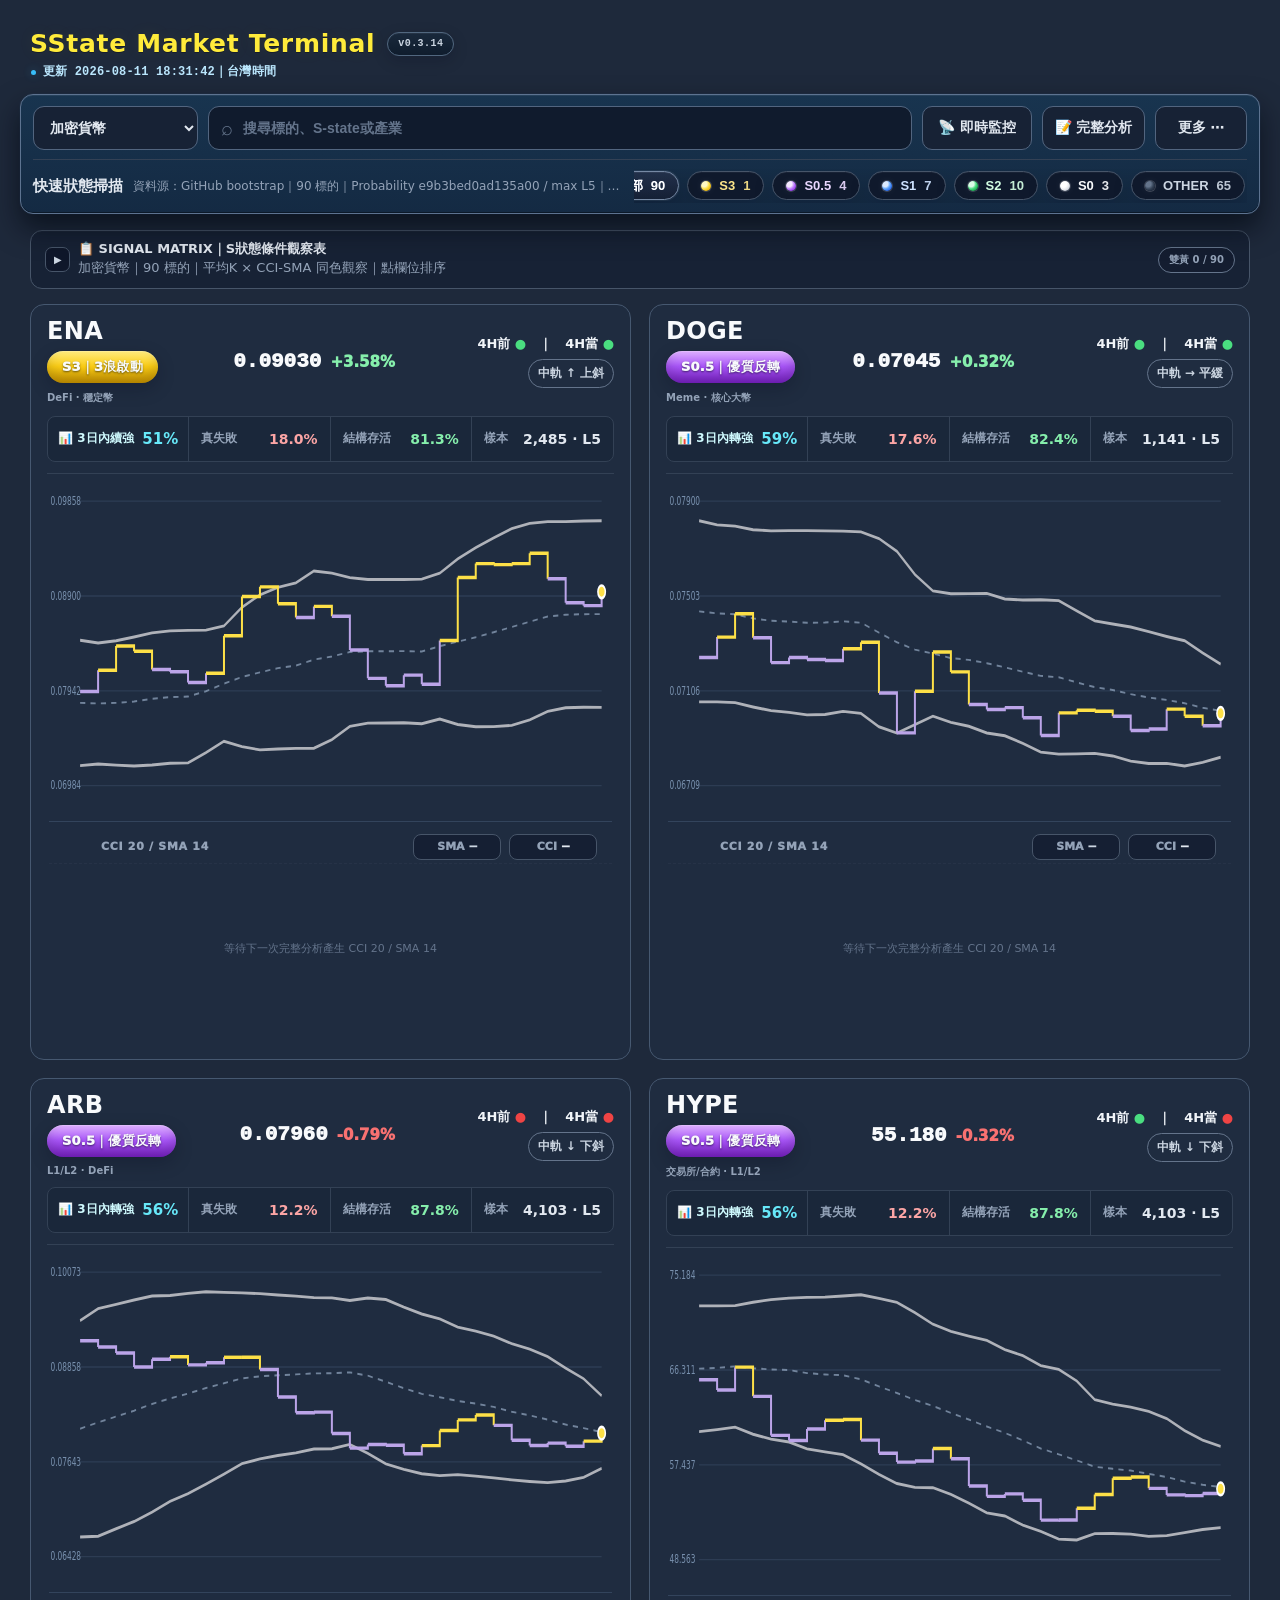
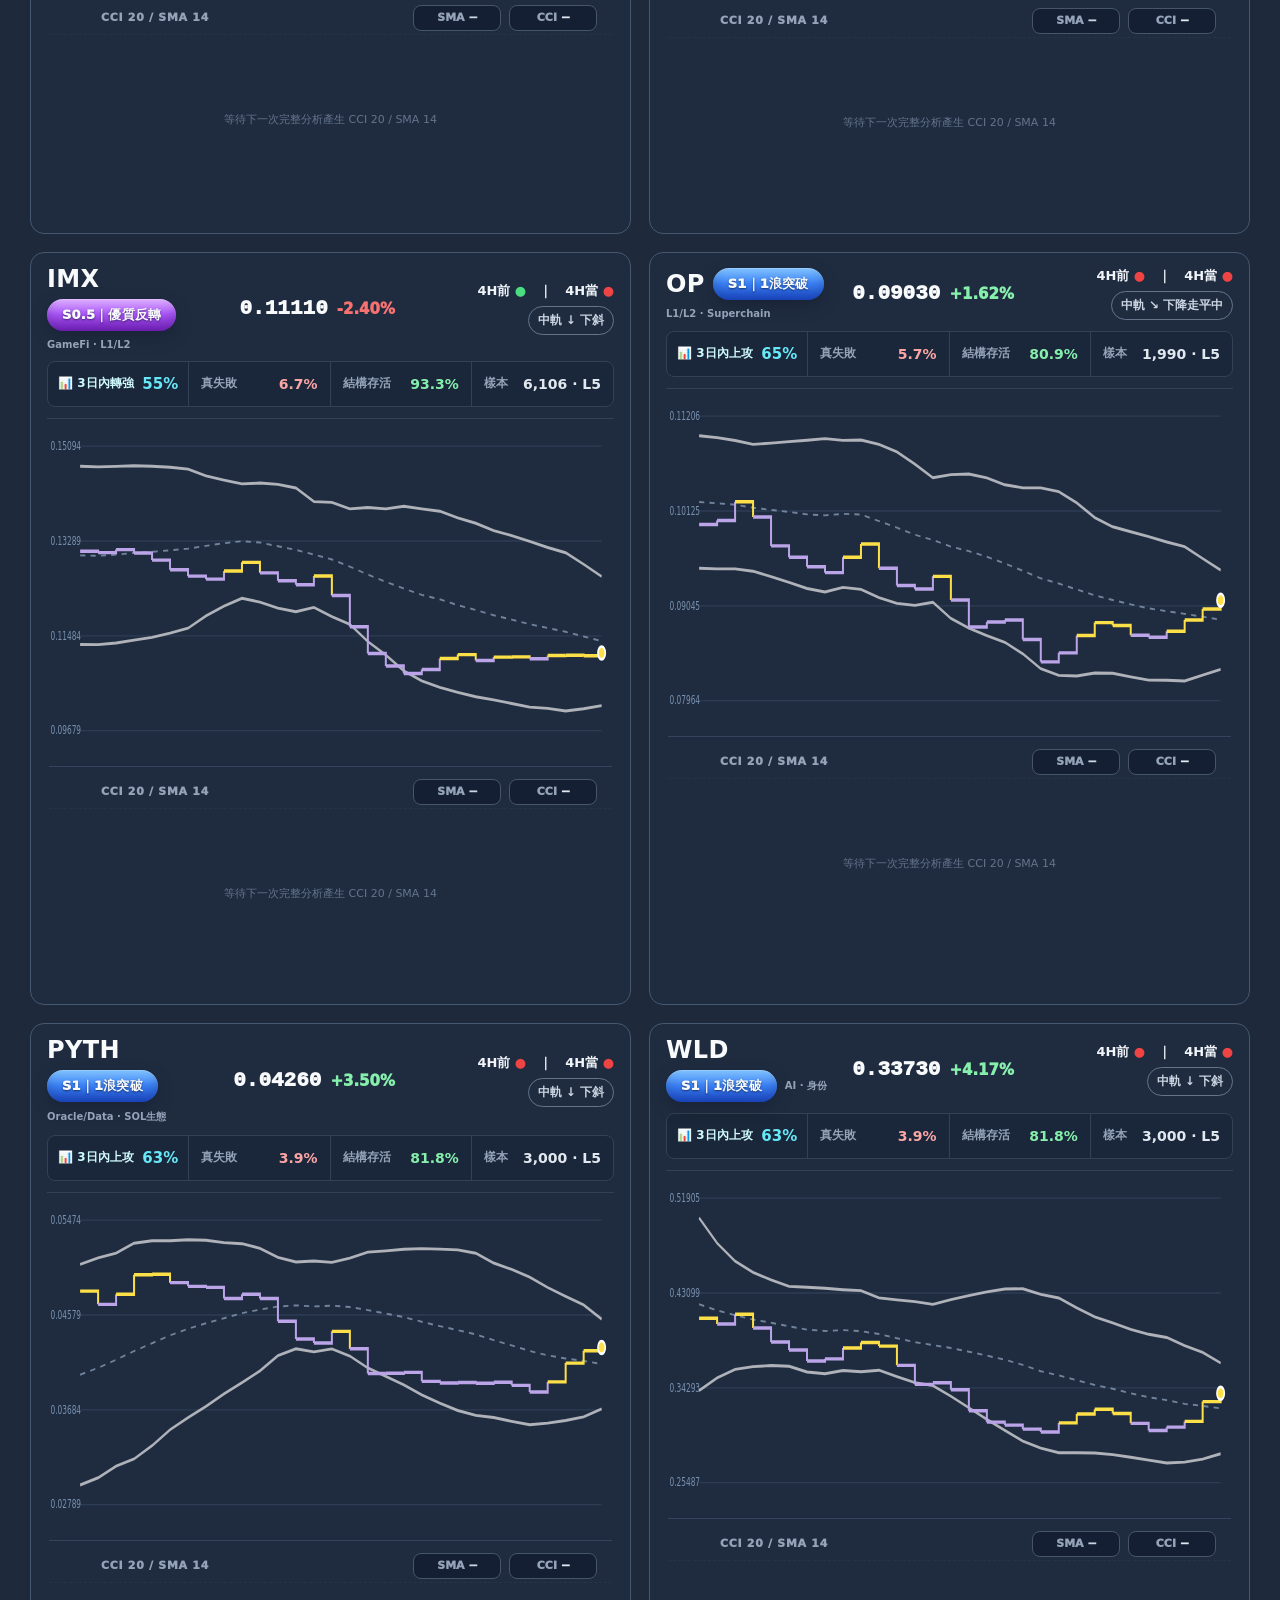
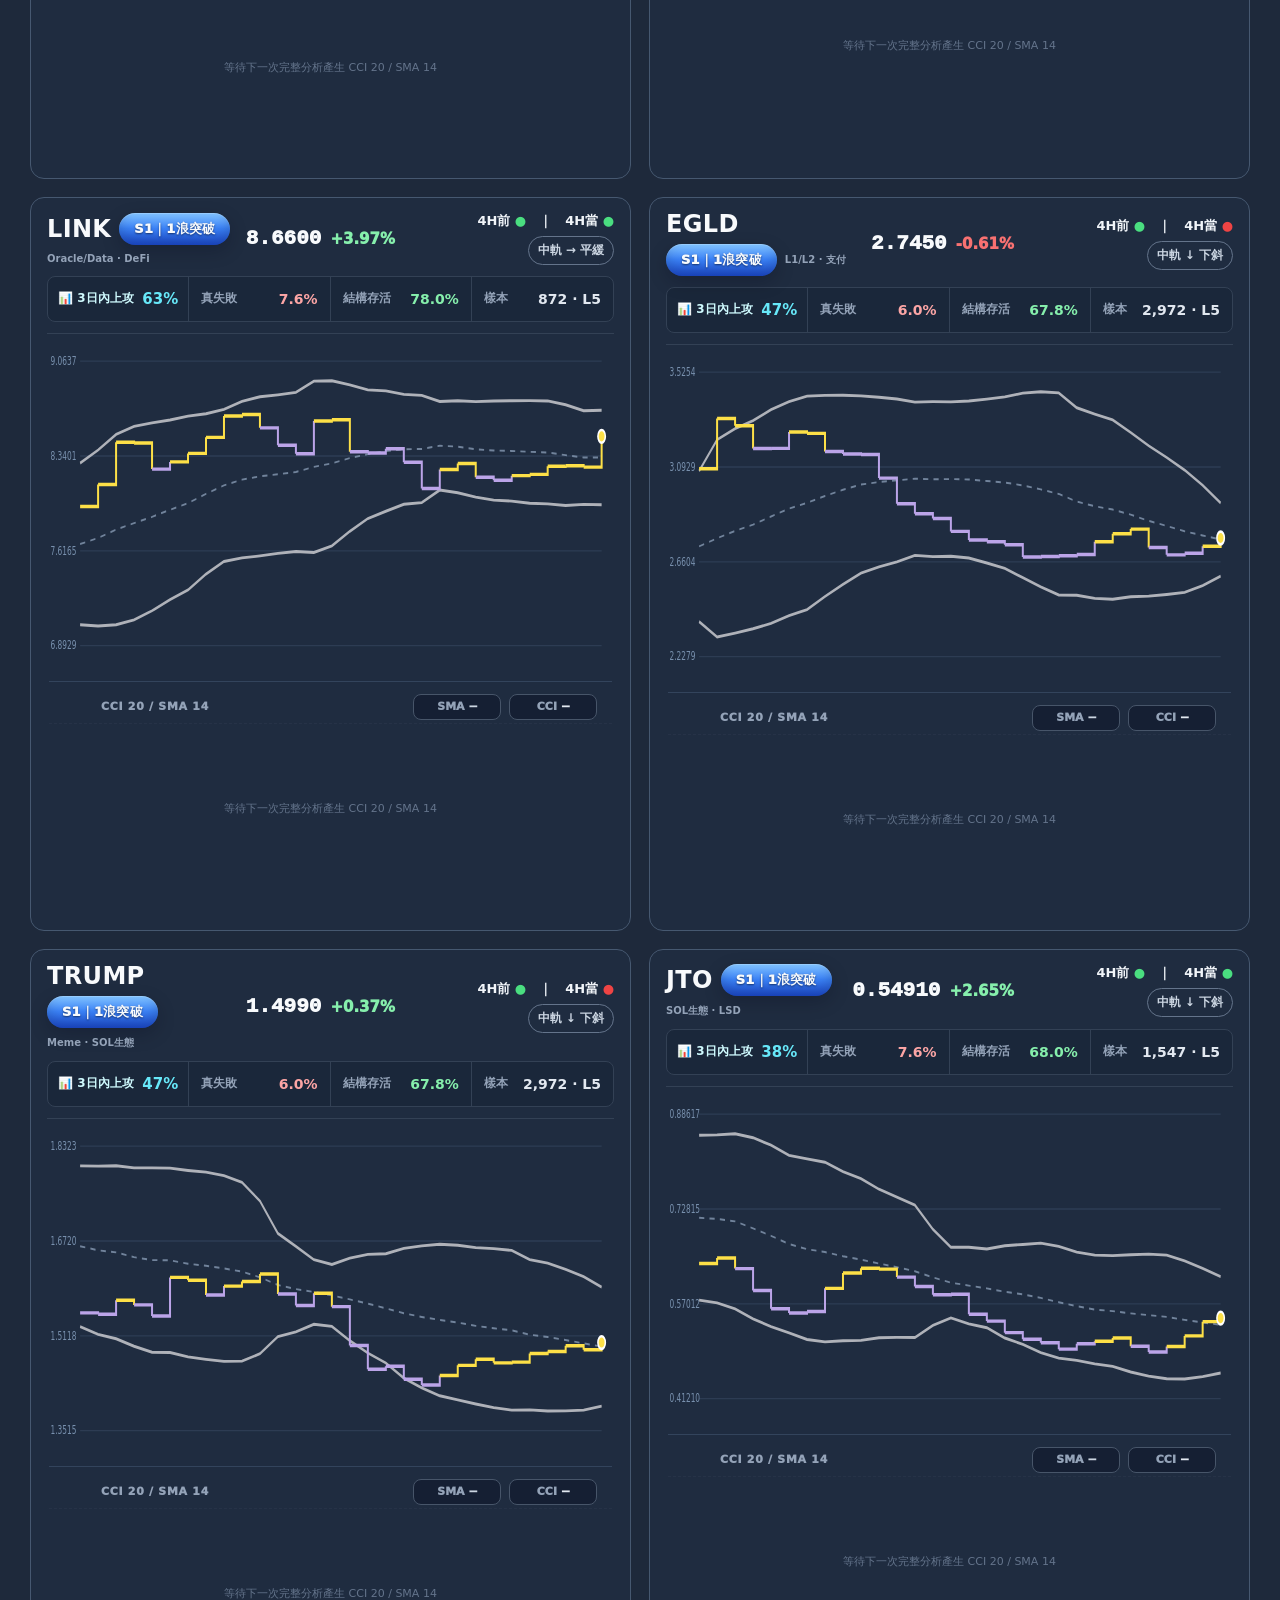
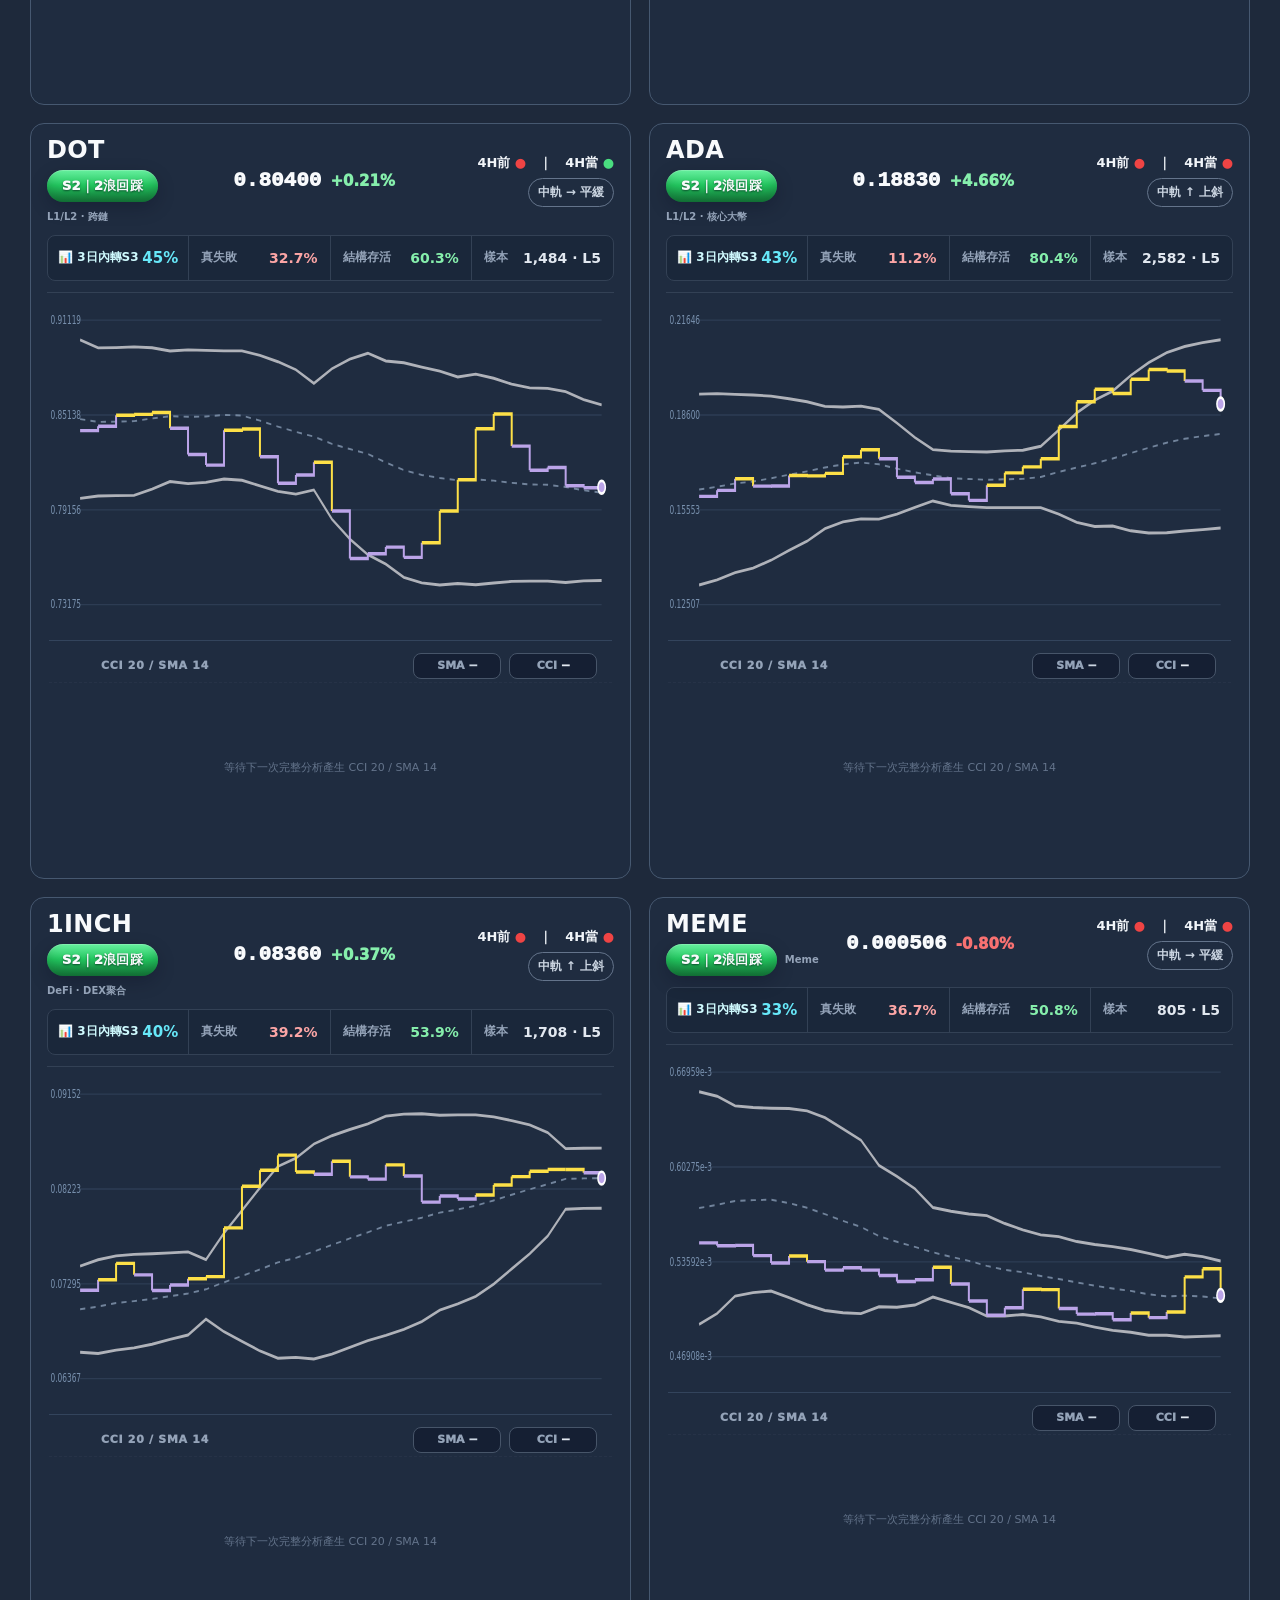
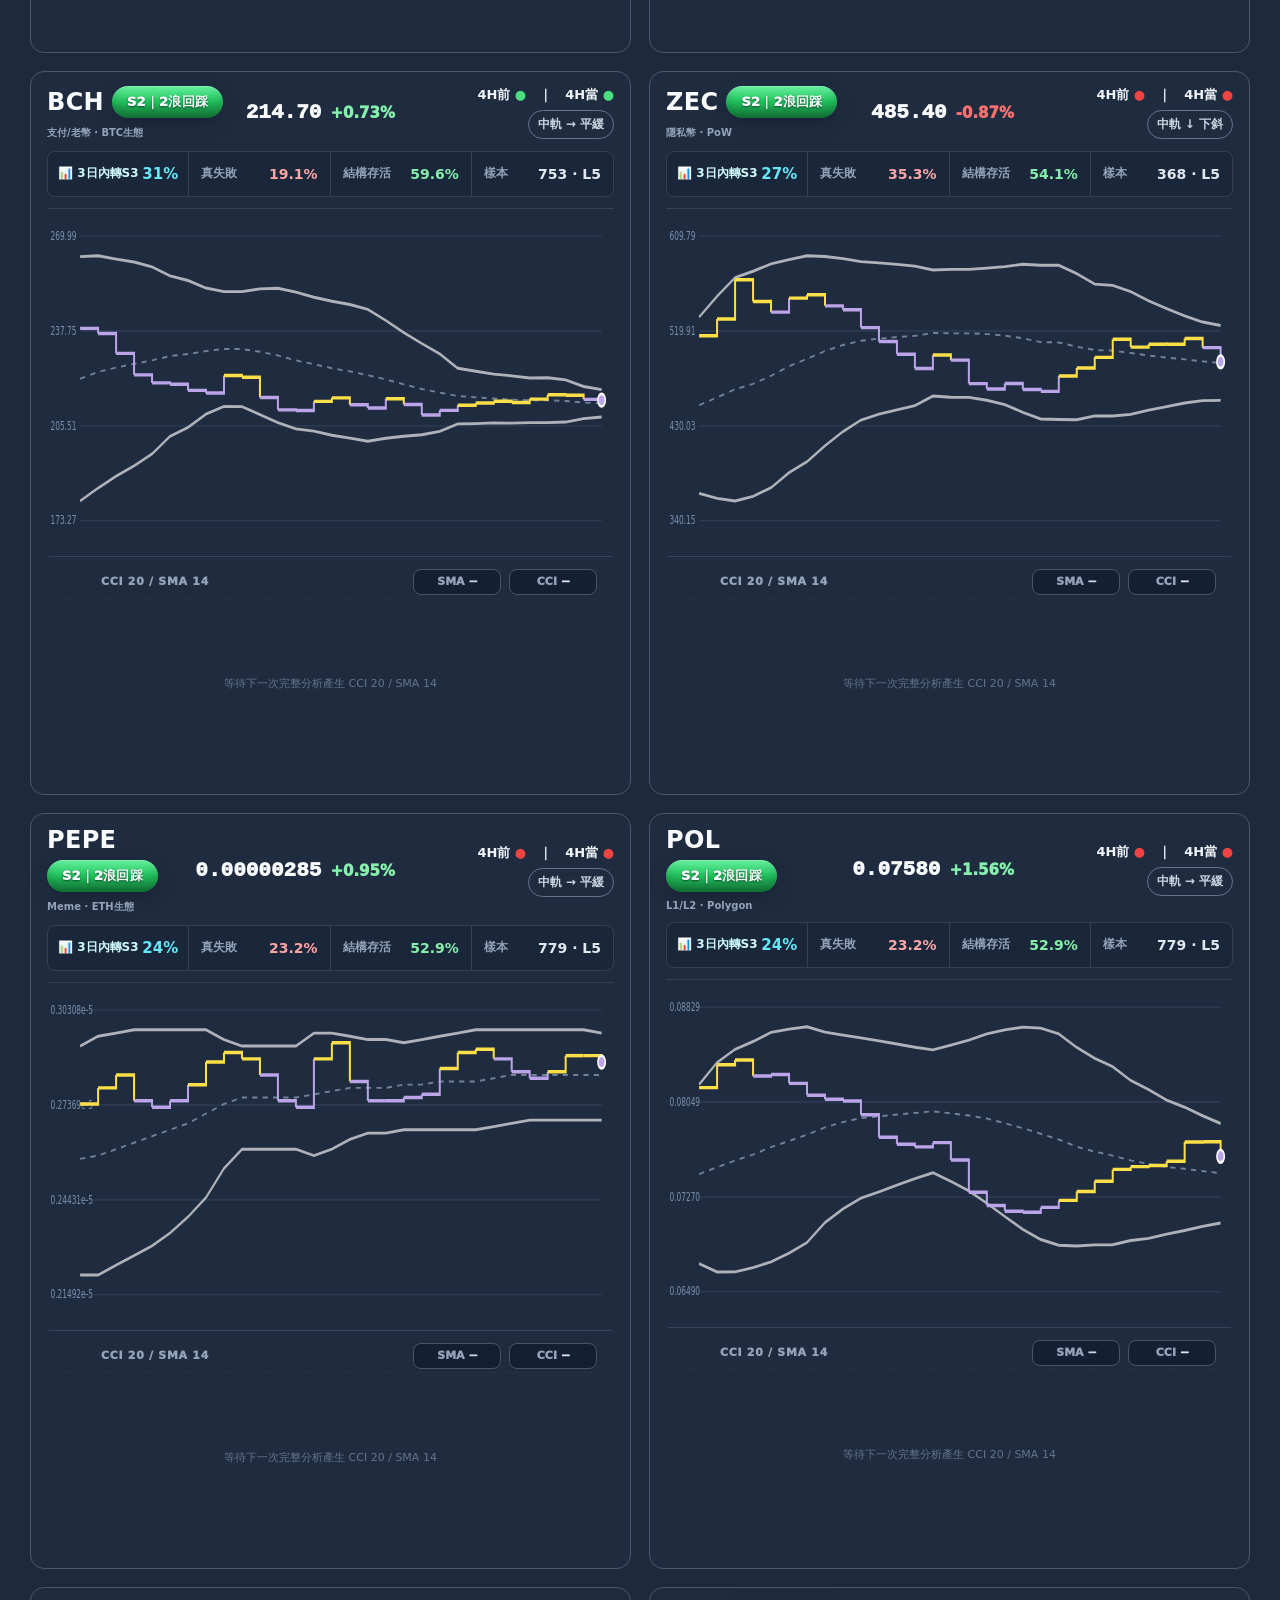
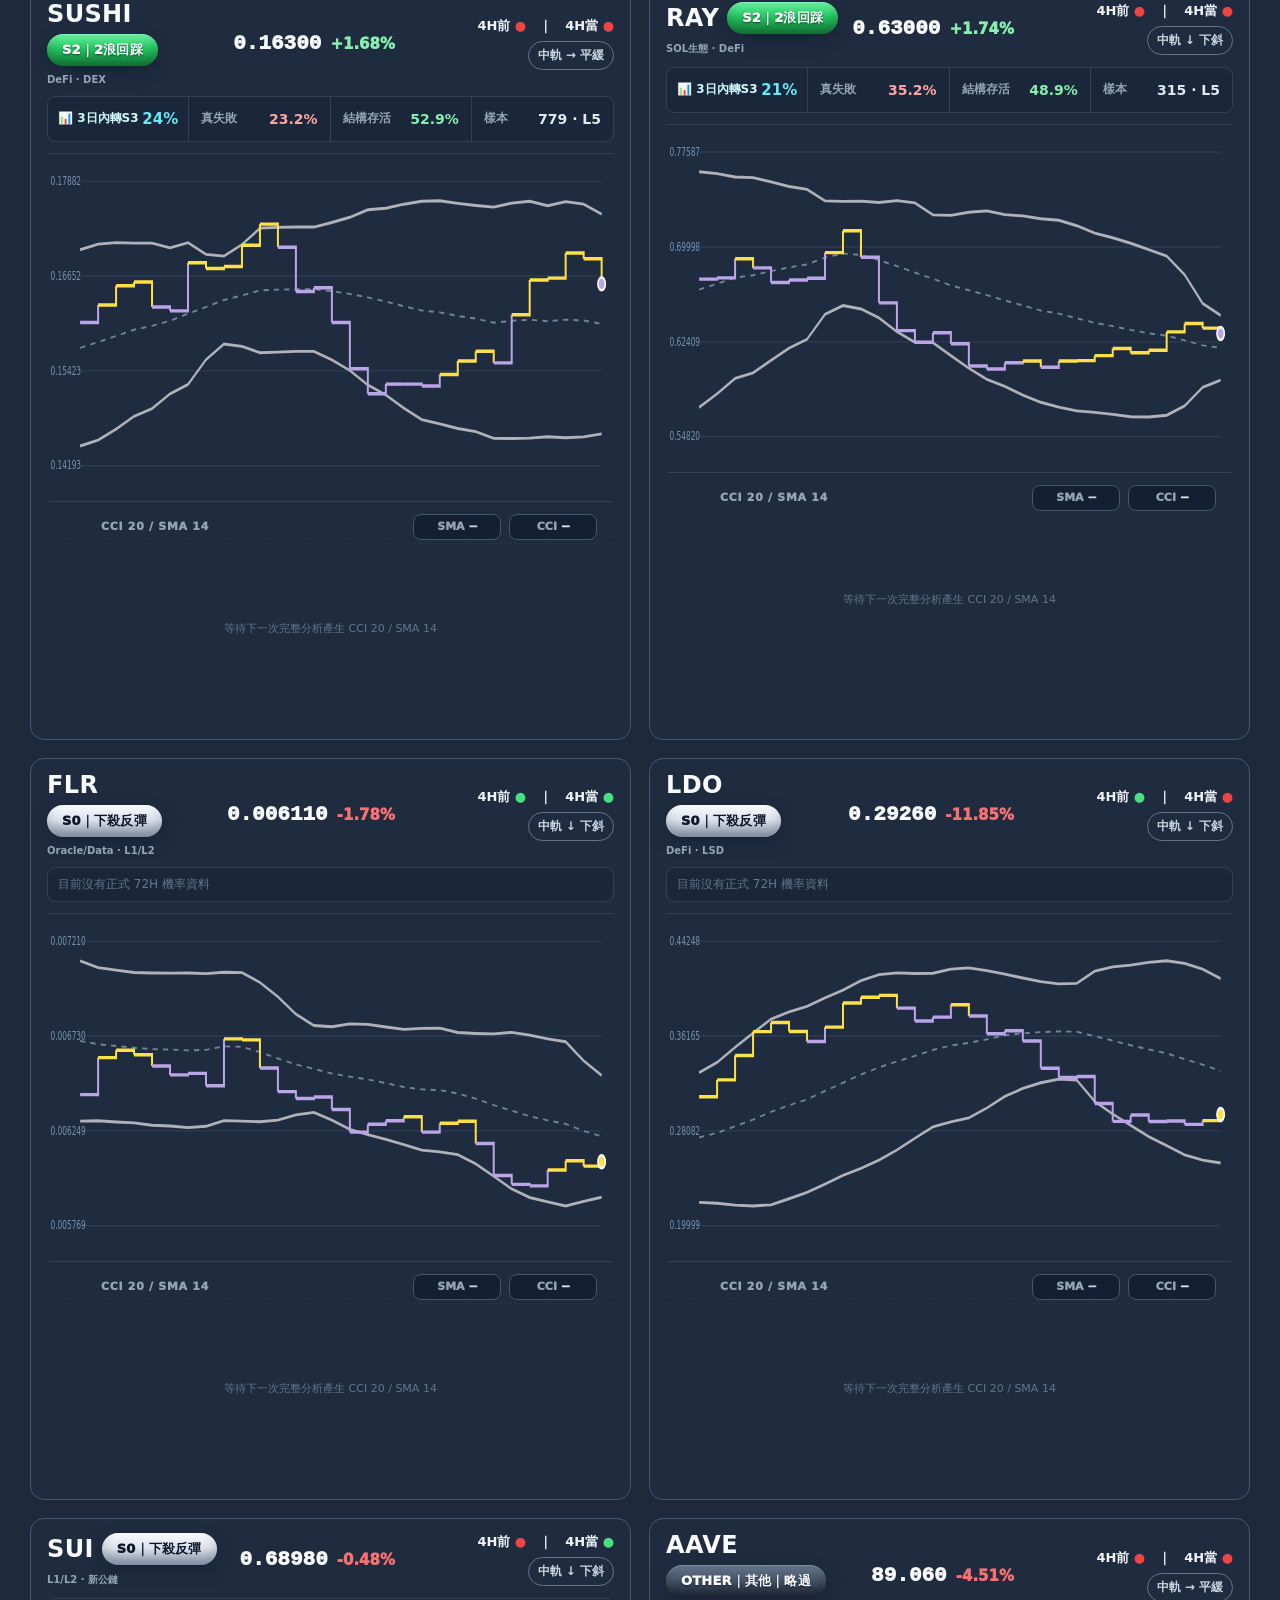
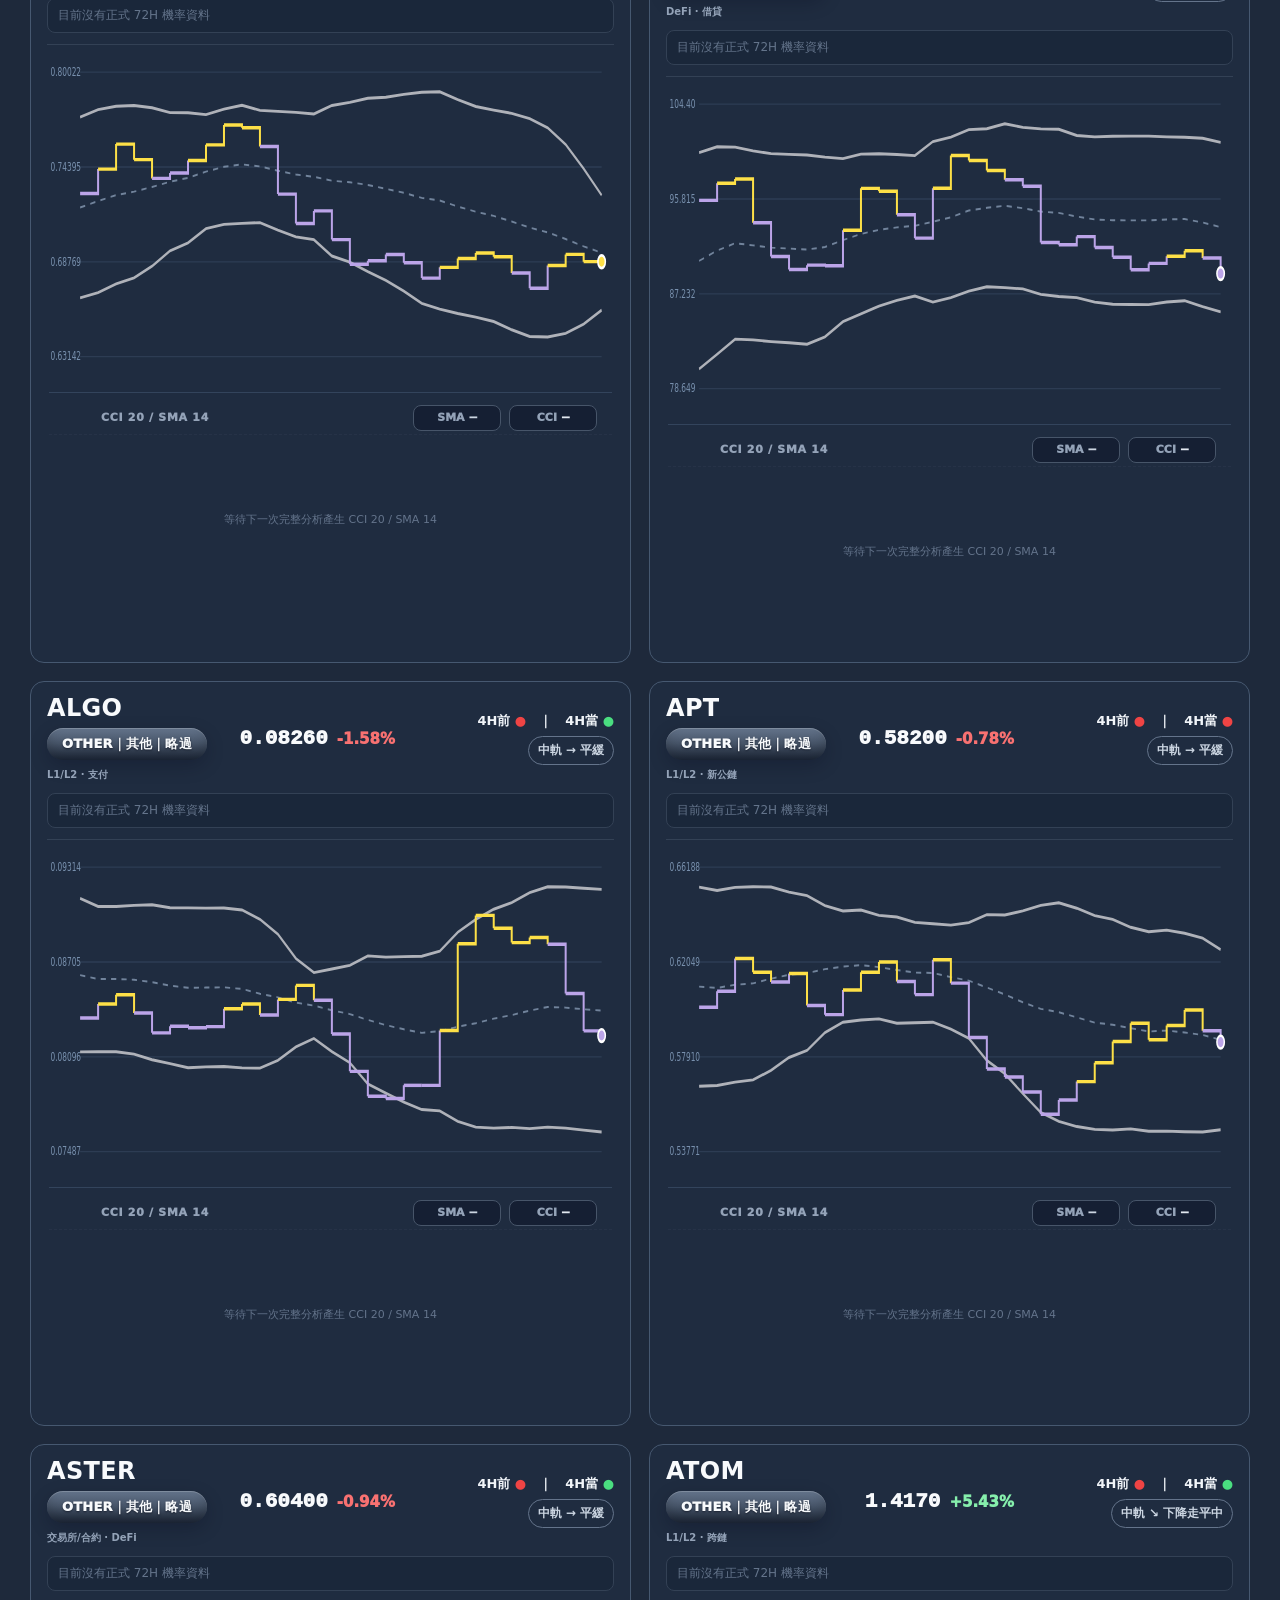
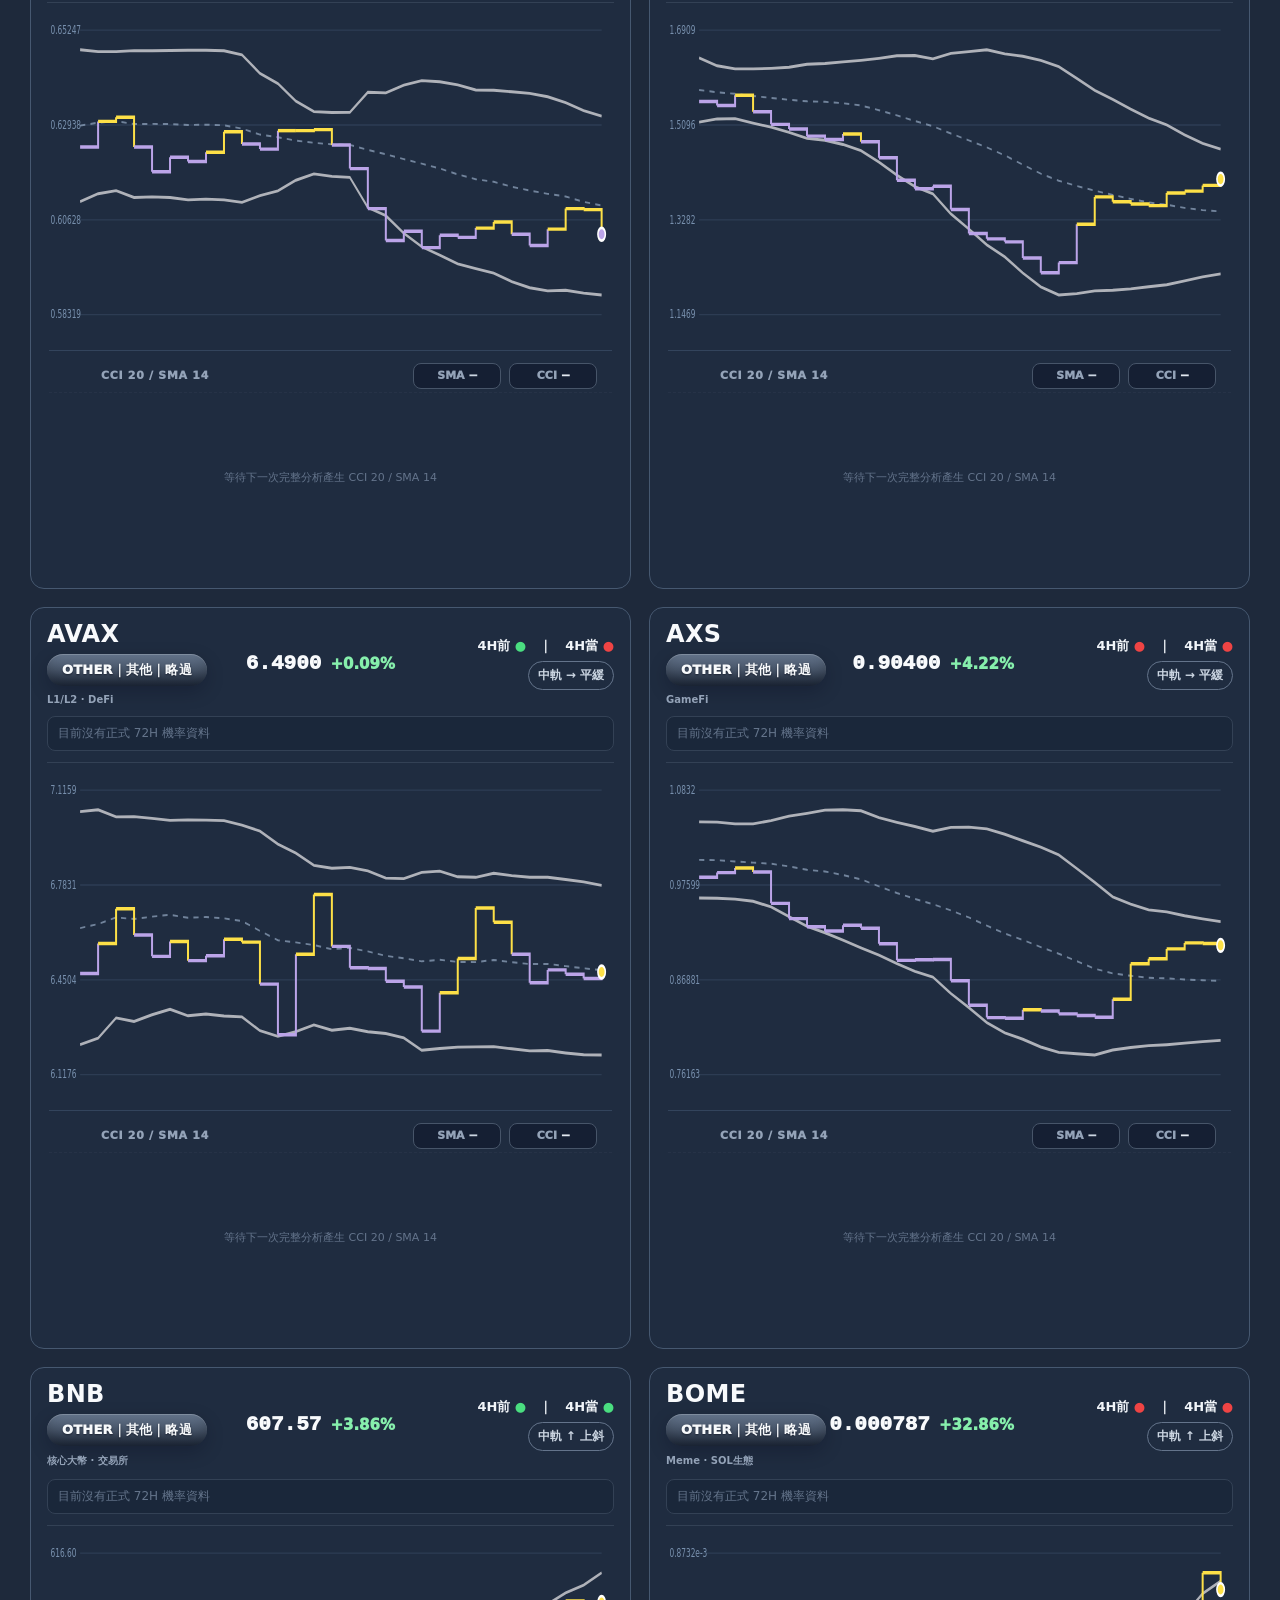
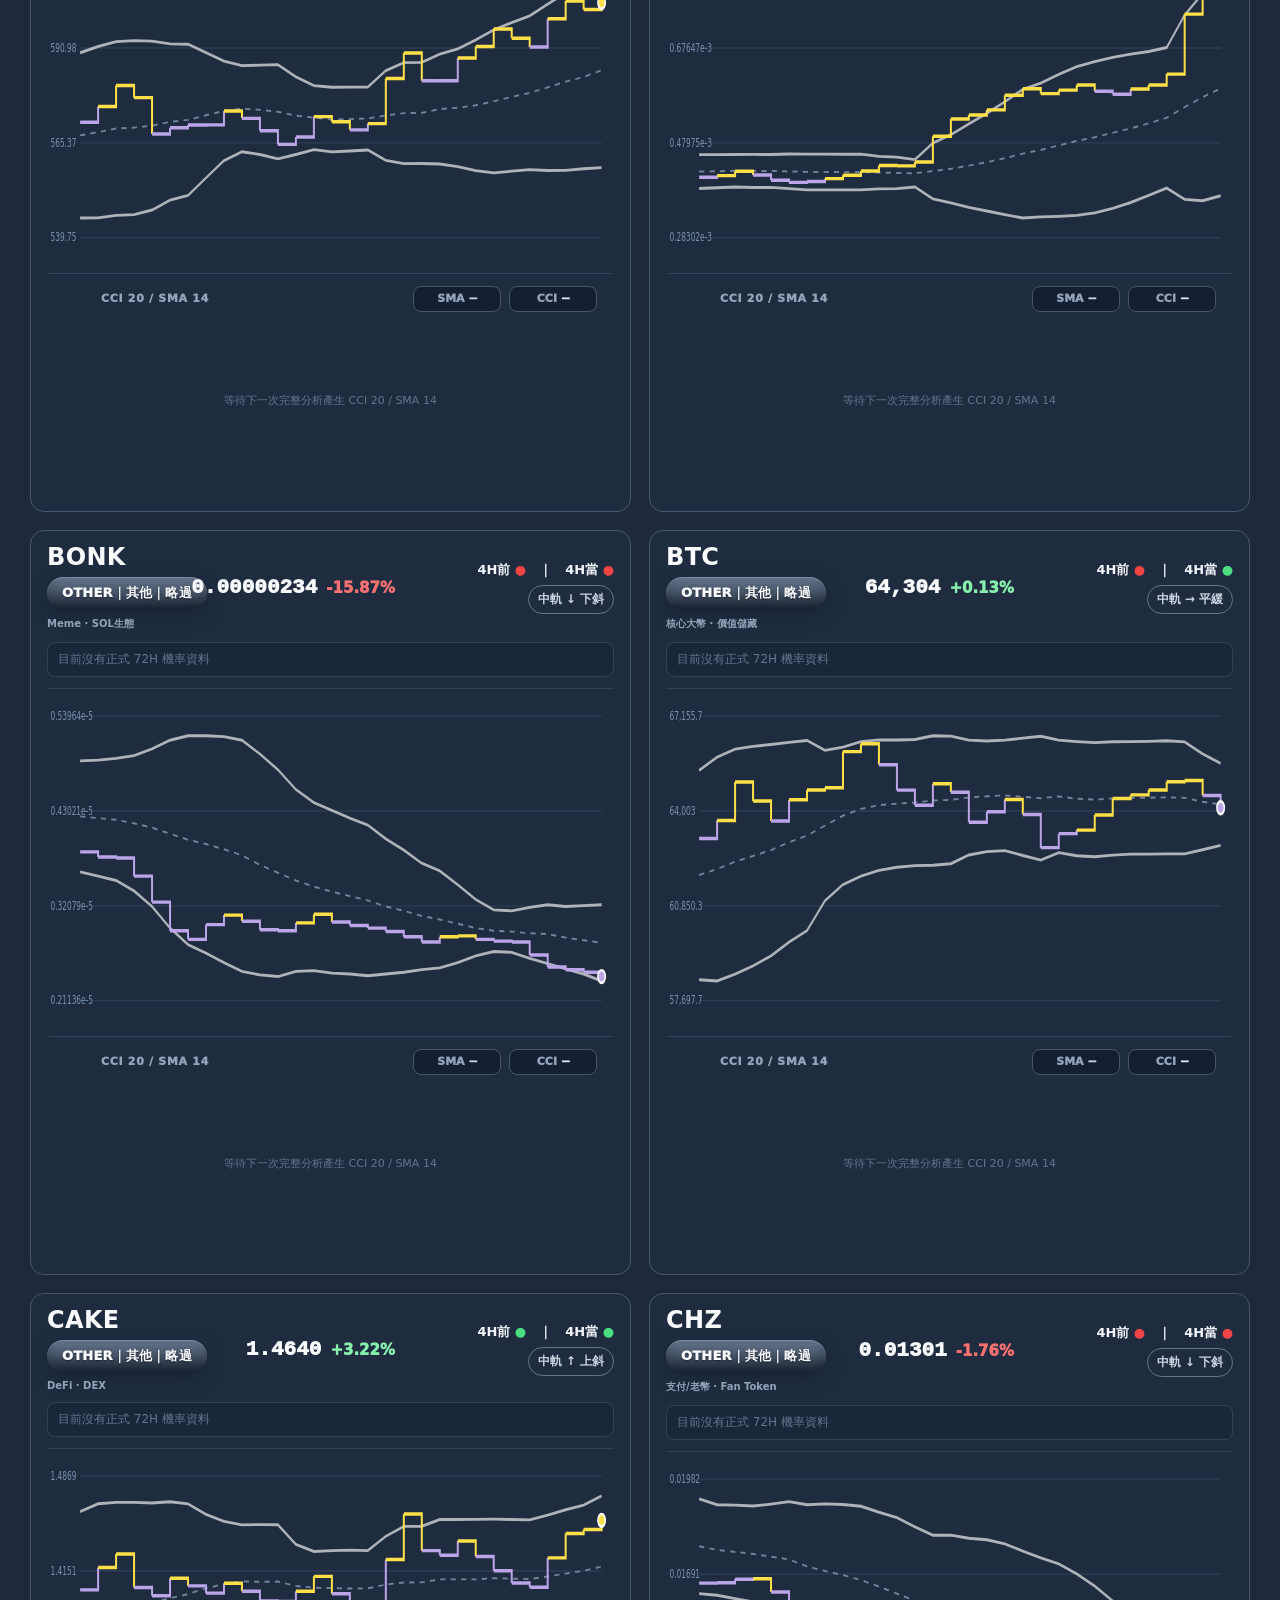
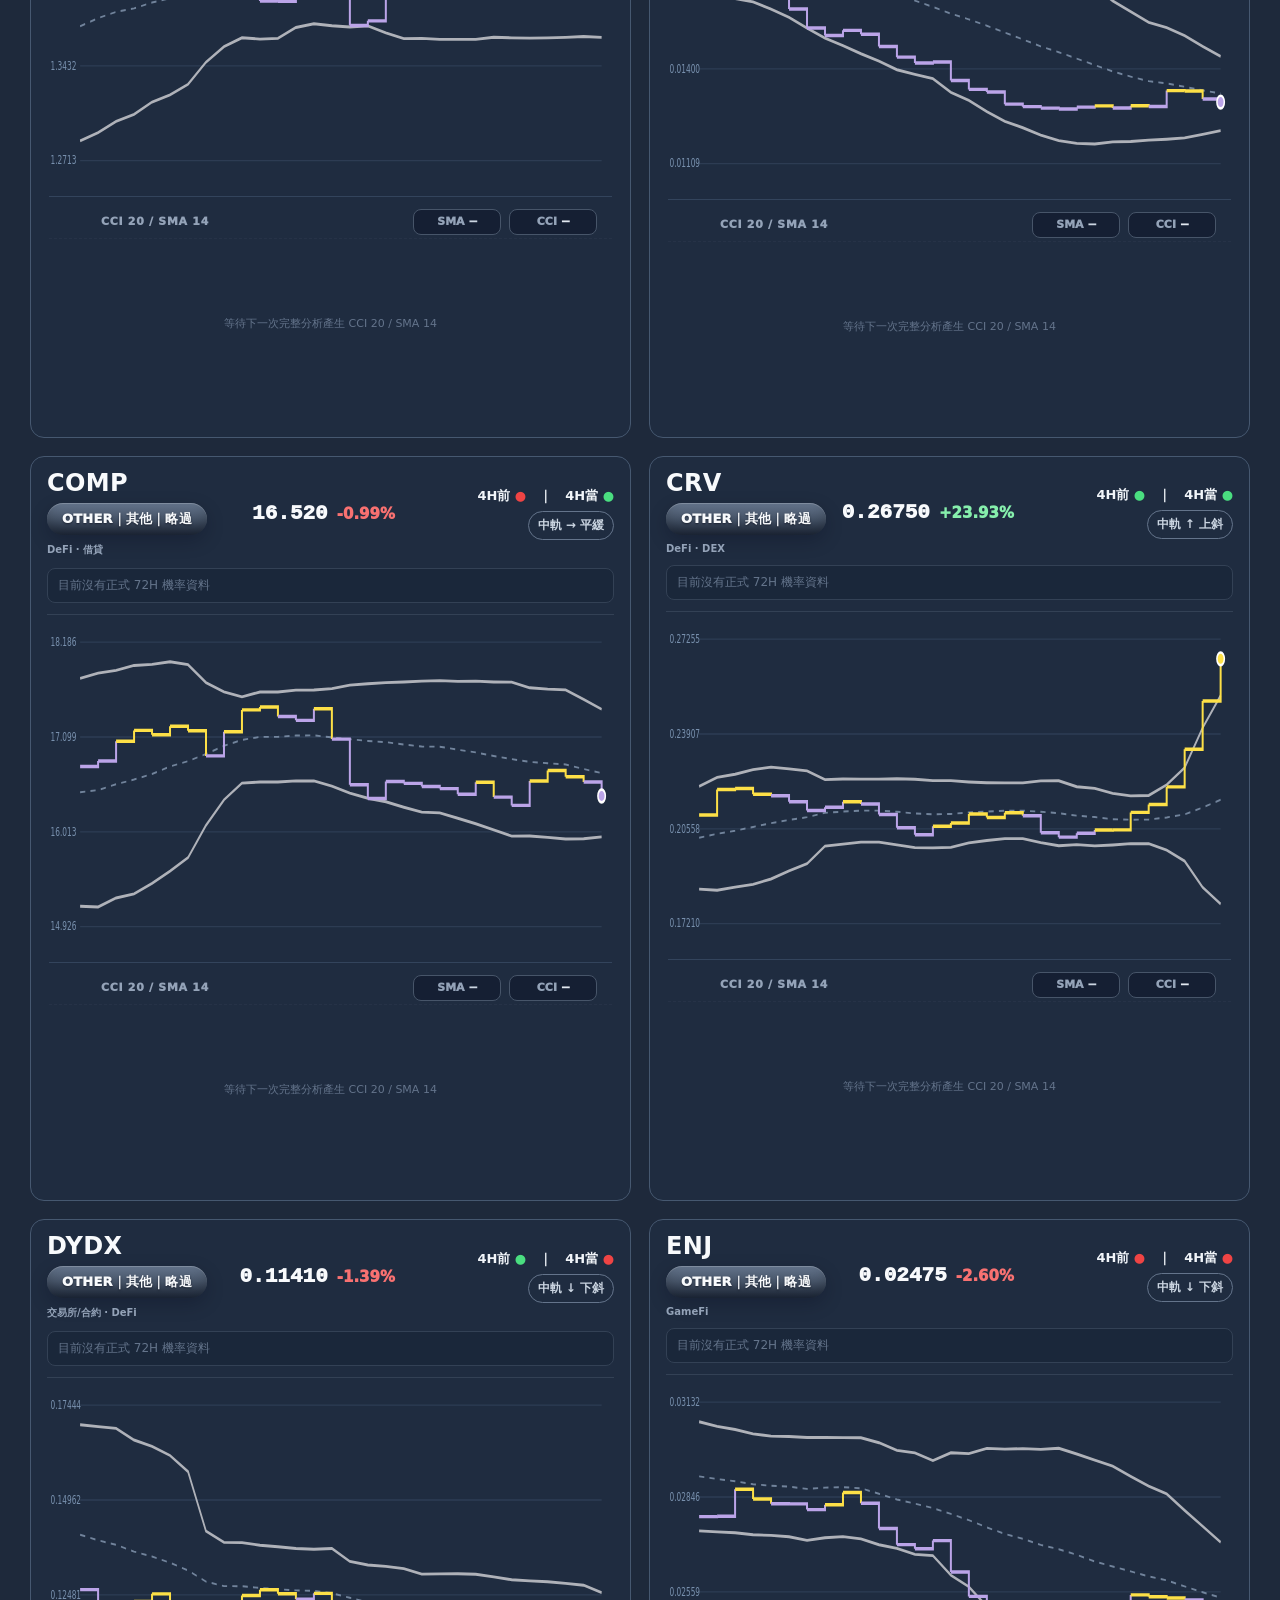
==== commit 0e0ce534: "revert: restore SStateMarketTerminal before accidental BTC4HBreakoutPulse upload" ====
--- a/index.html
+++ b/index.html
@@ -1,87 +1,98 @@
-<!doctype html>
+<!DOCTYPE html>
+
 <html lang="zh-Hant">
 <head>
-<meta charset="utf-8"><meta name="viewport" content="width=device-width,initial-scale=1">
-<meta name="description" content="BTC Pionex 4H 頂齊突破、底齊跌破預測：20:00 前動態，20:00 凍結。">
-<meta name="theme-color" content="#071321">
-<link rel="icon" href="favicon.svg" type="image/svg+xml">
-<link rel="stylesheet" href="styles.css?v=1.2.1">
-<title>BTC</title>
+<meta charset="utf-8"/>
+<meta content="width=device-width,initial-scale=1" name="viewport"/>
+<link href="./favicon.svg" rel="icon" type="image/svg+xml"/>
+<meta content="#1e293b" name="theme-color"/>
+<title>SStateMarketTerminal</title>
+<link href="styles.css?v=0.3.08" rel="stylesheet"/>
+<link href="research-modal.css" rel="stylesheet"/>
 </head>
 <body>
-<div class="page">
-<div id="error" class="error" role="status" hidden></div>
-<main class="market-stage">
-  <section class="pane chart-pane" aria-label="派網 4H 即時 K 線圖">
-    <div class="chart-head">
-      <div class="chart-heading"><h1>派網 4H K 線 <span>頂齊 · 底齊 · 即時價格</span></h1></div>
-      <div class="head-status">
-        <span class="version-mark" title="網站程式版本">v1.2.1</span>
-        <div class="status-pill countdown-pill"><span>預測倒數</span><strong id="countdown">--:--:--</strong></div>
-        <div class="status-pill live-pill"><span class="pulse-dot"></span><strong id="connection">派網 10秒更新 · --:--:--</strong></div>
-      </div>
-    </div>
-    <div class="chart-frame">
-      <div class="chart-title"><strong>PIONEX:BTCUSDT.P · 最近 48 根 4H</strong><span id="chartSource">PIONEX · 載入中</span></div>
-      <svg id="candles" viewBox="0 0 1200 405" role="img" aria-label="派網 4H K 線、頂齊底齊水平虛線、即時價格與呼吸光點"></svg>
-      <div class="chart-foot">
-        <div class="chart-legend"><span><i class="legend-live"></i>即時價格</span><span><i class="legend-target"></i>預測關卡（滑鼠觸線顯示）</span><span><i class="legend-candle"></i>LIVE 4H 僅供顯示</span></div>
-        <span class="chip chart-history-chip" id="historyStatus">載入歷史</span>
-      </div>
-    </div>
-  </section>
+<main class="shell">
+<header class="topbar terminal-heading">
+<div class="brand">
+<div class="premium-title-line">
+<h1>SState Market Terminal</h1>
+<span class="version-chip-minimal" id="version-chip"></span>
+</div>
+<div class="update-time-line" id="system-caption">載入更新時間...</div>
+</div>
 
-  <section class="decision-ribbon" aria-label="4H 結構與有效突破機率">
-    <div class="quick-facts">
-      <section class="level-pair" aria-label="頂齊底齊摘要">
-        <div class="quick-card level-quick top-quick" tabindex="0" role="button" aria-label="頂齊詳細資料" aria-haspopup="true">
-          <span class="quick-label"><i class="level-dot top-dot"></i> 頂齊 <span class="hover-cue">詳細 <span aria-hidden="true">↗</span></span></span>
-          <strong id="summaryTop">—</strong>
-          <small id="topDetail">等待關卡</small>
-          <div class="detail-popover structure-detail top-detail" role="tooltip">
-            <div class="popup-title"><span>頂齊｜向上第一道</span><b id="topLevel">—</b></div>
-            <div class="popup-grid"><div><span>關卡確認時間</span><strong id="topConfirmed">—</strong></div><div><span>歷史測試回合</span><strong id="topTouches">—</strong></div><div><span>歷史突破事件</span><strong id="topCrosses">—</strong></div><div><span>距目前價</span><strong id="topDistance">—</strong></div></div>
-            <p>僅使用當時已收線 4H 確認的水平線。</p>
-          </div>
-        </div>
-        <div class="quick-card level-quick floor-quick" tabindex="0" role="button" aria-label="底齊詳細資料" aria-haspopup="true">
-          <span class="quick-label"><i class="level-dot floor-dot"></i> 底齊 <span class="hover-cue">詳細 <span aria-hidden="true">↗</span></span></span>
-          <strong id="summaryFloor">—</strong>
-          <small id="floorDetail">等待關卡</small>
-          <div class="detail-popover structure-detail floor-detail" role="tooltip">
-            <div class="popup-title"><span>底齊｜向下第一道</span><b id="floorLevel">—</b></div>
-            <div class="popup-grid"><div><span>關卡確認時間</span><strong id="floorConfirmed">—</strong></div><div><span>歷史測試回合</span><strong id="floorTouches">—</strong></div><div><span>歷史突破事件</span><strong id="floorCrosses">—</strong></div><div><span>距目前價</span><strong id="floorDistance">—</strong></div></div>
-            <p>首次測試、突破事件與距離依已確認結構計算。</p>
-          </div>
-        </div>
-      </section>
-      <section class="quick-card market-quick" tabindex="0" role="button" aria-label="中軌、平均 K 及模型詳細資料" aria-haspopup="true">
-        <div class="market-mini-line state-pill"><span>日線中軌</span><b id="summaryMid" class="state-value">—</b></div>
-        <div class="market-mini-line state-pill"><span>中軌斜率</span><b id="summarySlope" class="state-value">—</b></div>
-        <div class="market-mini-line state-pill"><span>平均 K</span><b id="summaryHA" class="state-value">—</b></div>
-        <span class="hover-cue context-cue">滑入查看完整模型依據 ↗</span>
-        <div class="detail-popover context-detail" role="tooltip">
-          <div class="popup-title"><span>日線環境與模型判斷</span><span class="popup-source">PIONEX · DAILY</span></div>
-          <div class="context-detail-row"><span>當日日線中軌位置</span><strong id="midState">—</strong></div>
-          <div class="context-detail-row"><span>中軌斜率</span><strong id="slopeState">—</strong></div>
-          <div class="context-detail-row"><span>平均 K</span><strong id="haState">—</strong></div>
-          <div class="popup-reason"><h3>這個機率為什麼變動？</h3><p id="explanation">正在取得模型依據。</p><div id="featureList" class="features"></div></div>
-          <div class="context-detail-row compact-last"><span>確認時間／觸碰／突破／ATR 距離</span><strong><span id="lineConfirmed">—</span> · <span id="touchCount">—</span> · <span id="crossCount">—</span> · <span id="distance">—</span></strong></div>
-        </div>
-      </section>
-    </div>
-    <section class="prob-pane" aria-label="預測機率">
-      <div class="prob-heading"><span>V6 LEARNED PROBABILITY</span><span class="chip active" id="freezeBadge">等待更新</span></div>
-      <h2 id="probName">4H 底齊有效跌破機率</h2>
-      <div class="prob-line"><strong id="probability">--.-%</strong><span id="probInterpret">等待模型</span></div>
-      <span class="prob-sub">20:00～00:00 · <span id="modelName">v6.0</span></span>
-      <span class="screenreader" id="freezeText">20:00 前更新、20:00 凍結機率。</span>
-    </section>
-  </section>
+</header>
+<section aria-label="市場搜尋與 S-state 快速篩選" class="sticky-control-deck">
+<div class="actions sticky-actions">
+<select aria-label="市場" id="market-select">
+<option value="crypto">加密貨幣</option>
+<option value="us-stock">美股代幣</option>
+</select>
+<div class="search-box"><span>⌕</span><input autocomplete="off" id="symbol-search" placeholder="搜尋標的、S-state或產業" spellcheck="false" type="search"/></div>
+<a class="performance-link" href="./monitor.html" id="monitor-link" rel="noopener noreferrer" target="_blank" title="在新分頁開啟 Pionex 即時標的監控">📡 即時監控</a>
+<button class="primary" id="run-button">📝 完整分析</button>
+<details class="more-menu">
+<summary>更多 ⋯</summary>
+<div class="more-menu-panel">
+<a class="more-menu-link" href="./performance.html" rel="noopener noreferrer" target="_blank" title="Champion 凍結快照正式結算戰績">📊 近期戰績</a>
+<button id="download-button" title="下載目前選取市場的最新 JSON">⬇ 加密 JSON</button>
+<button class="research-download-button hidden" id="research-download-button" title="下載 R2 research/us-stock/latest.json" type="button">⬇ 新聞 JSON</button>
+</div>
+</details>
+</div>
+<div class="sticky-filter-row">
+<div class="sticky-scan-meta">
+<strong>快速狀態掃描</strong>
+<span class="caption" id="snapshot-meta"></span>
+</div>
+<div class="filters" id="state-filters"></div>
+</div>
+</section>
+<section class="signal-matrix-panel collapsed" id="signal-matrix">
+<div class="signal-matrix-head">
+<div class="signal-matrix-heading-wrap">
+<button aria-controls="signal-matrix-body" aria-expanded="false" class="signal-matrix-toggle" id="signal-matrix-toggle" title="展開 S狀態條件觀察表" type="button">
+<span class="signal-matrix-arrow">▶</span>
+</button>
+<div>
+<div class="signal-matrix-title">📋 SIGNAL MATRIX｜S狀態條件觀察表</div>
+<div class="caption" id="signal-matrix-caption">載入目前市場快照...</div>
+</div>
+</div>
+<div class="signal-matrix-summary waiting" id="signal-matrix-summary">WAITING</div>
+</div>
+<div class="signal-matrix-body hidden" id="signal-matrix-body">
+<div class="signal-matrix-table-wrap" id="signal-matrix-table-wrap"></div>
+<div class="signal-matrix-footnote">平均K = 最新日線 Heikin-Ashi 顏色；CCI-SMA = CCI20 的 SMA14 最新階梯顏色。黃色＋黃色可快速辨識「雙黃」條件；所有欄位皆可點擊排序。</div>
+</div>
+</section>
+
+<section class="run-panel hidden" id="run-panel">
+<div class="run-line">
+<strong id="run-title">分析準備中</strong>
+<span id="run-percent">0%</span>
+</div>
+<div aria-label="完整分析進度" class="volume-progress" id="run-bar"></div>
+<div class="caption" id="run-detail"></div>
+</section>
+<section class="summary-strip" id="summary-strip"></section>
+<section class="cards" id="cards"></section>
+<section class="empty hidden" id="empty-state">
+<h3>尚無可顯示資料</h3>
+<p>網站預設只讀取最後一次成功結果。設定 Worker 後，選擇市場並按「完整分析」才會重新抓取 Pionex 並執行 Python 引擎。</p>
+</section>
 </main>
-<details class="archive-drawer"><summary>歷史凍結與驗證紀錄 <span id="archiveCount">本裝置紀錄</span></summary><div id="archive" class="archive"><p class="micro">尚無凍結紀錄。</p></div></details>
-<footer title="v6.0 權重來自 Binance 現貨九年訓練，派網歷史尚待重校準。">Pionex BTC_USDT_PERP · 10 秒即時價格 · 20:00 凍結｜v6.0 模型原以 Binance 現貨訓練，派網機率尚待重新校準。</footer>
-</div>
-<script type="module" src="src/app.js?v=1.2.1"></script>
+<button aria-hidden="true" class="signal-matrix-return hidden" disabled="" id="signal-matrix-return" title="返回 SIGNAL MATRIX 表格" type="button">
+<span class="signal-matrix-return-icon">↩</span>
+<span class="signal-matrix-return-label">返回</span>
+</button>
+
+
+
+<div class="toast hidden" id="toast"></div>
+<script src="config.js?v=0.3.08"></script>
+<script src="app.js?v=0.3.08"></script>
+<script src="research-modal.js"></script>
+<script src="research-download.js"></script>
 </body>
 </html>
--- a/styles.css
+++ b/styles.css
@@ -1,47 +1,1465 @@
-:root{font-family:Inter,"Noto Sans TC","Microsoft JhengHei",system-ui,-apple-system,"Segoe UI",sans-serif;color:#e9f6ff;background:#071321;color-scheme:dark}
-*{box-sizing:border-box}body{margin:0;min-height:100vh;background:radial-gradient(ellipse at 40% -15%,#1a36535e,transparent 51%),#071321}a{color:inherit}
-.page{width:min(1460px,calc(100% - 30px));margin:0 auto}.market-stage{display:flex;flex-direction:column;gap:9px;padding-top:10px}.pane{background:linear-gradient(145deg,#0e2135,#081b2d);border:1px solid #2a435c;border-radius:13px;min-width:0;box-shadow:0 6px 25px #00000022}
-.chart-pane{padding:10px 14px 8px}.chart-head{display:flex;justify-content:space-between;align-items:center;gap:12px;margin-bottom:8px;min-height:33px}.chart-heading h1{font-size:16px;line-height:1.2;letter-spacing:.2px;margin:0;font-weight:800;white-space:nowrap}.chart-heading h1 span{font-size:12px;font-weight:600;color:#8faec6;margin-left:7px}
-.head-status{display:flex;align-items:center;justify-content:flex-end;gap:9px;flex-wrap:wrap}.version-mark{border:1px solid #33587a;color:#b2cee2;background:#112c41;border-radius:8px;padding:5px 9px;font-weight:800;font-size:11px;letter-spacing:.4px}.status-pill{display:inline-flex;align-items:center;gap:6px;border:1px solid #315c78;background:#0d2639c9;border-radius:100px;padding:7px 10px;min-height:30px;white-space:nowrap;font-size:10px;color:#a9c8de}.status-pill strong{font-size:10px;color:#dceffb;letter-spacing:.2px;font-variant-numeric:tabular-nums}.live-pill{background:#0d3b30b0;border-color:#2f6a54;color:#a1e1c8}.live-pill strong{color:#d6ffeb}.pulse-dot{width:7px;height:7px;flex:none;border-radius:50%;background:#25e4a0;box-shadow:0 0 0 3px #2be9aa20;animation:breathe 2s ease-in-out infinite}@keyframes breathe{0%,100%{box-shadow:0 0 0 3px #2be4a91e}50%{box-shadow:0 0 0 7px #2be4a90a}}
-.chart-frame{background:#071b2a;border:1px solid #233c52;border-radius:10px;padding:7px 7px 2px}.chart-title{display:flex;justify-content:space-between;align-items:center;gap:12px;padding:1px 4px}.chart-title strong{font-size:10px;color:#d5e8f8}.chart-title span{font-size:10px;color:#83a6c2}.chart-frame svg{display:block;width:100%;height:auto;aspect-ratio:1200/405;max-height:410px;min-height:230px;margin-top:2px}.chart-foot{display:flex;align-items:center;justify-content:space-between;gap:14px;min-height:30px;border-top:1px solid #1b3449;padding:3px 3px 0}.chart-legend{display:flex;align-items:center;gap:15px;flex-wrap:wrap;color:#8fa8bd;font-size:10px}.chart-legend span{display:inline-flex;gap:6px;align-items:center}.chart-legend i{width:18px;height:0;border-top:2px dashed #22d3ee}.chart-legend .legend-target{border-color:#c6a6a9}.chart-legend .legend-candle{border-color:#6b8aa8}.chip{color:#a7bed3;border:1px solid #355776;border-radius:100px;padding:4px 8px;font-size:10px;white-space:nowrap}.chip.active{background:#153e32;border-color:#2d725a;color:#6fe0b7}.chip.frozen{background:#49351b;border-color:#785836;color:#ffd28a}.chart-history-chip{background:#11283e;flex:none}
-.decision-ribbon{display:grid;grid-template-columns:minmax(0,1.65fr) minmax(310px,.94fr);gap:9px;min-height:145px}.quick-facts{min-width:0;display:grid;grid-template-columns: minmax(260px,1fr) minmax(255px,1.04fr);gap:9px;background:linear-gradient(155deg,#0e2035,#0c1d30);border:1px solid #27435e;border-radius:13px;padding:9px}.level-pair{display:grid;grid-template-columns:1fr 1fr;gap:7px;min-width:0}.quick-card{position:relative;background:#0b2034;border:1px solid #2b475f;border-radius:9px;min-width:0;cursor:help;outline:0;transition:border-color .16s,background .16s;z-index:1}.quick-card:is(:focus-visible,.is-open){z-index:30;border-color:#4e8bad;background:#102a40}
-@media(hover:hover){.quick-card:hover{z-index:30;border-color:#4e8bad;background:#102a40}}.quick-card:focus-visible{outline:2px solid #76dfc4;outline-offset:2px}.level-quick{padding:12px 10px 8px;display:flex;flex-direction:column;gap:6px;justify-content:flex-start}.top-quick{border-left:3px solid #f27585}.floor-quick{border-left:3px solid #36d3a2}.quick-label{display:flex;align-items:center;gap:6px;color:#a4bad0;font-size:12px;font-weight:750}.level-dot{width:7px;height:7px;display:inline-block;border-radius:50%}.top-dot{background:#f27585;box-shadow:0 0 8px #f2758555}.floor-dot{background:#36d3a2;box-shadow:0 0 8px #36d3a255}.hover-cue{font-size:9px;font-weight:500;color:#6d9fb9;margin-left:auto}.level-quick>strong{display:block;color:#e4f4ff;font-size:clamp(18px,1.9vw,27px);font-variant-numeric:tabular-nums;letter-spacing:-.5px}.level-quick>small{display:block;font-size:10px;color:#7d9db5;line-height:1.4;white-space:nowrap;overflow:hidden;text-overflow:ellipsis}
-.market-quick{padding:7px 11px 6px;display:flex;flex-direction:column;justify-content:space-evenly}.market-mini-line{display:flex;align-items:center;justify-content:space-between;gap:6px;min-height:27px;border-bottom:1px solid #233c51;font-size:11px}.market-mini-line:nth-child(3){border:0}.market-mini-line span{color:#8daac0;white-space:nowrap}.market-mini-line b{text-align:right;color:#e8f7ff;overflow:hidden;text-overflow:ellipsis;white-space:nowrap;font-size:11px;font-variant-numeric:tabular-nums}.context-cue{margin-left:0;text-align:right;display:block;color:#65bdb5}
-.prob-pane{background:linear-gradient(120deg,#102a37,#103a36 80%,#102833);border:1px solid #286550;border-radius:13px;padding:10px 17px;min-width:0;display:flex;flex-direction:column;justify-content:center}.prob-heading{display:flex;justify-content:space-between;align-items:center;gap:6px}.prob-heading>span:first-child{font-size:10px;font-weight:800;letter-spacing:.8px;color:#54cfae}.prob-pane h2{font-size:15px;margin:4px 0 0;font-weight:800;color:#f0f8ff}.prob-line{display:flex;align-items:baseline;gap:10px;min-width:0}.prob-line strong{font-size:clamp(54px,5.7vw,81px);line-height:1.12;color:#43e2b0;letter-spacing:-2.4px;font-weight:750;font-variant-numeric:tabular-nums}.prob-line>span{font-size:11px;color:#bad6dc;white-space:nowrap}.prob-sub{font-size:9px;color:#75a59e;align-self:flex-end;margin-top:-4px}.screenreader{position:absolute;width:1px;height:1px;overflow:hidden;clip-path:inset(100%);white-space:nowrap}
-/* TennisRatio-like contextual panels. Hidden panels never consume document height. */
-.detail-popover{display:none;position:absolute;bottom:calc(100% + 12px);left:0;width:min(400px,calc(100vw - 38px));max-height:min(510px,72vh);overflow:auto;padding:14px;background:linear-gradient(160deg,#112b43,#091d31);border:1px solid #3c7190;border-radius:12px;box-shadow:0 16px 48px #010710d9;z-index:80;cursor:default;white-space:normal}.quick-card:is(:focus-visible,.is-open)>.detail-popover{display:block}
-@media(hover:hover){.quick-card:hover>.detail-popover{display:block}}.detail-popover:after{content:"";position:absolute;bottom:-7px;left:23px;width:12px;height:12px;transform:rotate(45deg);background:#0c2036;border-bottom:1px solid #3c7190;border-right:1px solid #3c7190}.floor-detail{left:auto;right:-18px}.floor-detail:after{left:auto;right:40px}.context-detail{left:auto;right:0;width:min(470px,calc(100vw - 38px));max-height:70vh}.context-detail:after{left:auto;right:30px}.popup-title{display:flex;align-items:center;justify-content:space-between;gap:10px;padding-bottom:10px;border-bottom:1px solid #31546c;color:#75e5ca;font-size:14px;font-weight:800}.popup-title b{font-size:20px;color:#edf9ff;font-variant-numeric:tabular-nums}.popup-source{font-size:9px;color:#8eb5c8}.popup-grid{display:grid;grid-template-columns:1fr 1fr;gap:8px;margin:10px 0}.popup-grid>div{background:#0b2136;border:1px solid #25455c;border-radius:8px;padding:8px}.popup-grid span{font-size:10px;color:#92afc6;display:block}.popup-grid strong{font-size:13px;color:#e9f6ff;display:block;margin-top:4px}.detail-popover p{font-size:10px;color:#9bb4c8;line-height:1.6;margin:10px 0 0}.context-detail-row{display:flex;justify-content:space-between;gap:13px;padding:8px 0;border-bottom:1px solid #2b475d;font-size:11px}.context-detail-row span{color:#9db5c8}.context-detail-row strong{font-weight:800;color:#e4f7ff;text-align:right}.popup-reason{margin-top:10px;border-radius:9px;background:#0a2135;border:1px solid #30536a;padding:12px}.popup-reason h3{font-size:12px;color:#def7f4;margin:0 0 5px}.popup-reason p{font-size:11px;margin:0 0 9px}.features{display:grid;gap:5px}.feature{border-top:1px solid #234257;padding:6px 0 0;display:flex;gap:10px;justify-content:space-between;font-size:11px}.feature span{color:#a2b8c9}.feature strong{color:#e6f8ff;text-align:right}.compact-last{display:flex;flex-direction:column;gap:3px}.compact-last strong{text-align:left}
-.archive-drawer{margin-top:7px;border:1px solid #203951;border-radius:8px;color:#8ca7bb;background:#0a1c2e}.archive-drawer>summary{cursor:pointer;display:flex;justify-content:space-between;gap:12px;list-style:none;padding:6px 13px;font-size:10px}.archive-drawer>summary::-webkit-details-marker{display:none}.archive-drawer>summary:before{content:'▸';margin-right:4px;color:#4abfa6}.archive-drawer[open]>summary:before{content:'▾'}.archive{overflow:auto;padding:6px 10px 12px}.archive table{border-collapse:collapse;width:100%;min-width:640px;font-size:11px}.archive th,.archive td{text-align:left;padding:8px;border-bottom:1px solid #29445d}.archive th{color:#96b1c7}.good{color:#3cd6a2}.bad{color:#f18a9b}.micro{font-size:11px;color:#8ca5be}.error{border-radius:8px;background:#49232b;border:1px solid #ad5566;padding:8px 12px;margin:8px 0 0;color:#ffbec9;font-size:11px}.error[hidden]{display:none}footer{color:#678399;font-size:9px;white-space:nowrap;overflow:hidden;text-overflow:ellipsis;padding:7px 2px 9px}
-@media(max-width:1080px){.decision-ribbon{grid-template-columns:1fr}.quick-facts{grid-template-columns:1fr 1fr}.prob-pane{min-height:120px}.prob-line strong{font-size:68px}.market-quick .detail-popover{right:0}}
-@media(max-width:650px){.page{width:calc(100% - 16px)}.chart-pane{padding:8px 6px 5px}.chart-head{align-items:flex-start;flex-direction:column;gap:5px}.chart-heading h1{font-size:14px}.chart-heading h1 span{font-size:10px}.head-status{justify-content:flex-end;width:100%;gap:5px}.version-mark{font-size:9px;padding:4px 6px}.status-pill{padding:5px 7px;min-height:26px;font-size:9px}.status-pill strong{font-size:9px}.chart-frame{padding:4px 2px}.chart-frame svg{min-height:185px}.chart-title strong,.chart-title span{font-size:9px}.chart-foot{align-items:flex-start}.chart-legend{gap:7px;font-size:9px}.chart-legend .legend-candle{display:none}.chart-history-chip{font-size:9px}.quick-facts{grid-template-columns:1fr;padding:7px}.market-quick{min-height:100px}.level-quick{min-height:112px}.prob-pane{padding:10px 13px;min-height:120px}.prob-line strong{font-size:61px}.context-detail{right:0}.detail-popover{max-height:60vh}.popup-title b{font-size:17px}}
-/* On common 720p/768p desktops keep the entire chart + decision row visible. */
-@media(min-width:1081px) and (max-height:800px){.chart-frame svg{max-height:clamp(305px,calc(100vh - 392px),392px);min-height:0}}
-
-/* v1.2.1 交易語意：壓力紅、支撐綠；SState 斜率／HA 三膠囊。 */
-.market-quick{gap:6px;justify-content:center;padding:9px 10px}
-.market-mini-line.state-pill{border:1px solid #38556a;border-radius:999px;min-height:28px;padding:2px 5px 2px 10px;gap:5px;background:#122638;box-shadow:inset 0 0 0 1px #0717255c}
-.market-mini-line.state-pill:nth-child(3){border:1px solid #38556a}
-.market-mini-line.state-pill span{font-weight:700;font-size:10px;color:#b2c7d9}
-.state-value{border:1px solid transparent;border-radius:999px;padding:3px 9px;max-width:80%;font-weight:850;font-size:10.5px!important;line-height:1.25;white-space:nowrap;overflow:hidden;text-overflow:ellipsis;font-variant-numeric:tabular-nums}
-.state-value[data-tone="above"]{background:#0c463c;border-color:#238a70;color:#74f7c7}
-.state-value[data-tone="below"]{background:#4b202e;border-color:#ae5063;color:#ffabb7}
-.state-value[data-tone="rising"]{background:#10483a;border-color:#278568;color:#73f7ba}
-.state-value[data-tone="flat"]{background:#20364b;border-color:#52738f;color:#b9d3ee}
-.state-value[data-tone="flattening"]{background:#533921;border-color:#a4783c;color:#ffcf84}
-.state-value[data-tone="falling"]{background:#4a2536;border-color:#af5974;color:#ff9cba}
-.state-value[data-tone="yellow"]{background:#504819;border-color:#b9a62c;color:#FFEB3B}
-.state-value[data-tone="purple"]{background:#392c52;border-color:#8672b6;color:#B39DDB}
-.state-value[data-tone="unknown"]{background:#223145;border-color:#50677e;color:#bacbd9}
-.top-quick .popup-title{color:#f79fac}.top-quick .detail-popover{border-color:#a45467}
-.floor-quick .popup-title{color:#70eac0}.floor-quick .detail-popover{border-color:#3b9c7a}
-/* Probability green only when an upward break (above midline) is > 50%. */
-.prob-pane{--p-accent:#b5c6d8;--p-border:#446179;--p-light:#0e283a;background:linear-gradient(120deg,#102334,var(--p-light) 88%,#102833);border-color:var(--p-border)}
-.prob-pane[data-tone="bull-strong"]{--p-accent:#43e2b0;--p-border:#286e58;--p-light:#103a32}
-.prob-pane[data-tone="bull-weak"]{--p-accent:#f4b66a;--p-border:#765439;--p-light:#37291e}
-.prob-pane[data-tone="bear-strong"]{--p-accent:#ff8190;--p-border:#7f3d51;--p-light:#3b2130}
-.prob-pane[data-tone="bear-weak"]{--p-accent:#f4aa70;--p-border:#755039;--p-light:#332a25}
-.prob-pane[data-tone="neutral"]{--p-accent:#b5c6d8;--p-border:#446179;--p-light:#182d3e}
-.prob-line strong{color:var(--p-accent);transition:color .18s}
-.prob-heading>span:first-child{color:var(--p-accent)}
-.prob-pane h2{color:#f3f7fd}
-@media(max-width:650px){.market-mini-line.state-pill{min-height:30px}.state-value{max-width:78%;font-size:10px!important}}
+:root{--bg:#1e293b;--panel:#1f2c40;--panel2:#172235;--line:#40516a;--text:#f1f5f9;--muted:#94a3b8;--cyan:#22d3ee;--yellow:#fde047;--purple:#c4b5fd;--green:#22c55e;--red:#ef4444;--orange:#fb923c}
+*{box-sizing:border-box}html,body{margin:0;background:var(--bg);color:var(--text);font-family:Inter,ui-sans-serif,system-ui,-apple-system,"Segoe UI",sans-serif}body{min-height:100vh}.shell{max-width:1900px;margin:auto;padding:28px 24px 40px}.topbar{display:flex;justify-content:space-between;gap:22px;align-items:flex-start;margin-bottom:18px}.brand{min-width:0}.title-row{display:flex;align-items:center;flex-wrap:wrap;gap:10px}.title-row h1{font-size:22px;color:#ffeb3b;letter-spacing:1.1px;margin:0 2px 4px}.caption{font-size:11px;color:var(--muted);line-height:1.55}.chip,.pill{display:inline-flex;align-items:center;border:1px solid;padding:5px 9px;border-radius:999px;font-weight:800;white-space:nowrap;font-size:10px}.cyan{border-color:var(--cyan);color:#67e8f9;background:#22d3ee12}.purple{border-color:#8b5cf6;color:#c4b5fd;background:#8b5cf612}.actions{display:grid;grid-template-columns:minmax(145px,1fr) 130px 112px;gap:8px;min-width:420px}.actions select,.actions button{height:38px;border-radius:10px;border:1px solid #52657f;background:#172235;color:#e2e8f0;font-weight:800;padding:0 10px}.actions button{cursor:pointer}.actions button.primary{border-color:#22c55e;color:#86efac;background:#22c55e12}.actions button:disabled{opacity:.45;cursor:not-allowed}.actions button.primary.auto-batch-locked,.actions button.primary.auto-batch-locked:disabled{opacity:.72;border-color:#64748b;color:#94a3b8;background:#111827;box-shadow:inset 0 0 0 1px #ffffff08;filter:saturate(.35);cursor:not-allowed}.actions button.primary.auto-batch-locked:hover{transform:none;filter:saturate(.35)}.scan-head{display:flex;align-items:flex-end;justify-content:space-between;gap:18px;border-top:1px solid #334155;padding-top:14px}.scan-head h2{font-size:19px;margin:0 0 4px}.filters{display:flex;gap:6px;flex-wrap:wrap;justify-content:flex-end}.filter{border:1px solid #475569;background:#172235;color:#cbd5e1;border-radius:999px;padding:5px 9px;font-size:10px;font-weight:900;cursor:pointer;transition:.15s;box-shadow:inset 0 0 0 1px #ffffff05}.filter:hover{transform:translateY(-1px);filter:brightness(1.12)}
+.filter.filter-all{border-color:#22d3ee;color:#a5f3fc;background:#08334455}.filter.state-s3{border-color:#facc15;color:#fde68a;background:linear-gradient(180deg,#713f121c,#facc1515)}.filter.state-s2{border-color:#22c55e;color:#bbf7d0;background:linear-gradient(180deg,#14532d1c,#22c55e15)}.filter.state-s1{border-color:#3b82f6;color:#bfdbfe;background:linear-gradient(180deg,#1e3a8a1c,#3b82f615)}.filter.state-s05{border-color:#a855f7;color:#e9d5ff;background:linear-gradient(180deg,#581c871c,#a855f715)}.filter.state-s0{border-color:#e5e7eb;color:#f8fafc;background:#e5e7eb0c}.filter.state-other{border-color:#64748b;color:#94a3b8;background:#64748b10}
+.filter.active{box-shadow:0 0 0 1px currentColor,0 0 14px color-mix(in srgb,currentColor 35%,transparent);filter:brightness(1.18)}.summary-strip{display:flex;gap:8px;flex-wrap:wrap;margin:12px 0}.summary-item{padding:6px 10px;border:1px solid #42546c;border-radius:9px;background:#172235;font-size:11px}.summary-item b{color:#fff}.cards{display:grid;grid-template-columns:repeat(2,minmax(0,1fr));gap:14px}.card{position:relative;border:1px solid #465870;background:#1f2c40;border-radius:12px;padding:15px;min-width:0;overflow:visible}.card-header{display:flex;align-items:flex-start;justify-content:space-between;gap:12px;margin-bottom:8px}.identity{font-size:13px;font-weight:900;line-height:1.8}.identity .move.up{color:#86efac}.identity .move.down{color:#f87171}.lights{font-size:11px;font-weight:800}.lights .g{color:#4ade80}.lights .r{color:#ef4444}.badges{display:flex;flex-direction:column;align-items:flex-end;gap:5px;max-width:58%}.badge-row{display:flex;align-items:center;justify-content:flex-end;gap:6px;flex-wrap:wrap}.state-pill{font-weight:900;box-shadow:inset 0 0 0 1px #ffffff05}.state-s3{border-color:#facc15;color:#fde68a;background:linear-gradient(180deg,#854d0e28,#facc1512)}.state-s2{border-color:#22c55e;color:#bbf7d0;background:linear-gradient(180deg,#14532d28,#22c55e12)}.state-s1{border-color:#3b82f6;color:#bfdbfe;background:linear-gradient(180deg,#1e3a8a28,#3b82f612)}.state-s05{border-color:#a855f7;color:#e9d5ff;background:linear-gradient(180deg,#581c8728,#a855f712)}.state-s0{border-color:#e5e7eb;color:#f8fafc;background:#e5e7eb0b}.state-other{border-color:#64748b;color:#94a3b8;background:#64748b0b}.mid-pill{border-color:#64748b;color:#cbd5e1}.sector-pill{border-color:#16a34a;color:#4ade80;background:#16a34a10}.prob-wrap{position:relative;display:inline-flex;z-index:5}.prob-pill{border-color:var(--cyan);color:#cffafe;background:#22d3ee12}.prob-pill strong{color:#67e8f9;font-size:12px}.prob-card{position:absolute;right:0;top:calc(100% + 7px);width:215px;padding:10px;border-radius:10px;background:#0f172af7;border:1px solid #475569;box-shadow:0 14px 34px #0008;opacity:0;visibility:hidden;transform:translateY(-4px);transition:.14s;pointer-events:none;z-index:50}.prob-wrap:hover .prob-card{opacity:1;visibility:visible;transform:none}.prob-title{font-size:11px;font-weight:900;border-bottom:1px solid #334155;padding-bottom:6px;margin-bottom:6px}.prob-row{display:flex;justify-content:space-between;gap:12px;font-size:10px;margin:3px 0;font-weight:800}.prob-row.success span:last-child{color:#4ade80}.prob-row.alive span:last-child{color:#facc15}.prob-row.fail span:last-child{color:#f87171}.prob-row.other span:last-child{color:#cbd5e1}.prob-meta{border-top:1px solid #334155;margin-top:7px;padding-top:7px;color:#94a3b8;font-size:9px;line-height:1.5}.chart{position:relative;height:265px;width:100%}.chart svg{display:block;width:100%;height:100%;overflow:visible}.axis-text{fill:#7890ad;font-size:8px}.grid-line{stroke:#33445c;stroke-width:1;opacity:.7}.bb-line{fill:none;stroke:#d4d4d8;stroke-width:2.1;opacity:.8}.mid-line{fill:none;stroke:#8da0ba;stroke-width:1.4;stroke-dasharray:7 7;opacity:.75}.ladder-yellow{fill:none;stroke:#fde047;stroke-width:2.5}.ladder-purple{fill:none;stroke:#bba4e8;stroke-width:2.5}.last-dot{stroke:#fff;stroke-width:2}.run-panel{border:1px solid #22d3ee55;background:#0b1728;border-radius:12px;padding:12px 14px;margin-bottom:15px}.run-line{display:flex;justify-content:space-between;font-size:12px}.volume-progress{display:grid;grid-template-columns:repeat(24,minmax(0,1fr));gap:4px;height:12px;margin:9px 0}.volume-cell{border-radius:2px;background:#111c2d;border:1px solid #334155;opacity:.42;transition:opacity .18s,transform .18s,box-shadow .18s}.volume-cell.active{opacity:1;transform:scaleY(1.08)}.volume-cell.active.low{background:#facc15;border-color:#fde047;box-shadow:0 0 7px #facc1538}.volume-cell.active.mid{background:#84cc16;border-color:#a3e635;box-shadow:0 0 7px #84cc1638}.volume-cell.active.high{background:#22d3ee;border-color:#67e8f9;box-shadow:0 0 7px #22d3ee42}.empty{padding:42px;border:1px dashed #64748b;border-radius:12px;text-align:center;color:#cbd5e1}.toast{position:fixed;right:18px;bottom:18px;max-width:430px;padding:12px 14px;border-radius:10px;background:#0f172af2;border:1px solid #475569;box-shadow:0 12px 30px #0008;font-size:12px;z-index:100}.hidden{display:none!important}@media(max-width:1100px){.topbar{flex-direction:column}.actions{min-width:0;width:100%}.cards{grid-template-columns:1fr}}@media(max-width:650px){.battle-grid{grid-template-columns:1fr}.battle-vs{display:none}.shell{padding:18px 10px}.actions{grid-template-columns:1fr 1fr}.actions select{grid-column:1/-1}.card-header{flex-direction:column}.badges{max-width:100%;align-items:flex-start}.badge-row{justify-content:flex-start}.chart{height:230px}}
+
+
+.model-battle{border:1px solid #475569;background:#172235;border-radius:12px;padding:10px 14px;margin:0 0 15px;transition:.18s}.model-battle.collapsed{padding-top:9px;padding-bottom:9px}.battle-head{display:flex;align-items:center;justify-content:space-between;gap:14px}.battle-heading-wrap{display:flex;align-items:center;gap:8px;min-width:0}.battle-toggle{position:relative;width:25px;height:25px;display:grid;place-items:center;flex:0 0 25px;border:1px solid #475569;border-radius:7px;background:#0f172a;color:#cbd5e1;cursor:pointer;padding:0;transition:.15s}.battle-toggle:hover{border-color:#22d3ee;color:#67e8f9;background:#08334466}.battle-arrow{font-size:10px;line-height:1}.battle-toggle.has-update{border-color:#22d3ee;color:#a5f3fc;animation:battlePulse 1.65s ease-in-out infinite}.battle-toggle.has-update::after{content:"";position:absolute;inset:-5px;border:1px solid #22d3ee;border-radius:10px;animation:battleHalo 1.65s ease-out infinite;pointer-events:none}.battle-body{margin-top:10px}.battle-body.hidden{display:none!important}@keyframes battlePulse{0%,100%{box-shadow:0 0 0 #22d3ee00}50%{box-shadow:0 0 14px #22d3ee99}}@keyframes battleHalo{0%{opacity:.75;transform:scale(.85)}70%,100%{opacity:0;transform:scale(1.35)}}
+.battle-title{font-size:13px;font-weight:900;color:#e2e8f0}
+.battle-decision{padding:5px 10px;border:1px solid #64748b;border-radius:999px;font-size:10px;font-weight:900;white-space:nowrap;color:#cbd5e1}
+.battle-decision.shadow-evaluation,.battle-decision.waiting-evidence,.battle-decision.waiting{border-color:#22d3ee;color:#67e8f9;background:#22d3ee12}
+.battle-decision.hold{border-color:#f59e0b;color:#fbbf24;background:#f59e0b12}
+.battle-decision.promote{border-color:#22c55e;color:#86efac;background:#22c55e12}
+.battle-decision.reject{border-color:#ef4444;color:#fca5a5;background:#ef444412}
+.battle-grid{display:grid;grid-template-columns:minmax(0,1fr) 38px minmax(0,1fr);align-items:stretch;gap:8px}
+.battle-card{border:1px solid #40516a;border-radius:10px;padding:9px 11px;background:#1f2c40}
+.battle-card.champion{border-color:#facc1555}
+.battle-card.challenger{border-color:#a855f755}
+.battle-role{font-size:9px;font-weight:900;letter-spacing:.7px;color:#94a3b8;margin-bottom:3px}
+.battle-card.champion .battle-role{color:#facc15}
+.battle-card.challenger .battle-role{color:#d8b4fe}
+.battle-model-id{font:900 13px ui-monospace,SFMono-Regular,Menlo,Consolas,monospace;color:#fff;margin-bottom:2px}
+.battle-vs{display:flex;align-items:center;justify-content:center;font-size:11px;font-weight:1000;color:#64748b}
+.battle-flow{display:flex;flex-direction:column;align-items:stretch;max-width:760px;margin:12px auto 0}
+.validation-step{border:1px solid #334155;border-radius:11px;background:#0f172a66;padding:9px 11px;transition:.16s}
+.validation-step.done{padding:7px 11px;border-color:#22c55e55;background:#14532d18}
+.validation-step.active{border-color:#22d3eeaa;background:linear-gradient(180deg,#08334455,#0f172a88);box-shadow:0 0 0 1px #22d3ee22,0 8px 20px #02061738;padding:12px 13px}
+.validation-step.locked{opacity:.52;background:#0f172a44}
+.validation-step-head{display:grid;grid-template-columns:28px minmax(0,1fr) auto;align-items:center;gap:8px}
+.validation-step-number{display:grid;place-items:center;width:25px;height:25px;border-radius:50%;border:1px solid #475569;background:#111c2d;color:#cbd5e1;font-size:11px;font-weight:1000}
+.validation-step.active .validation-step-number{border-color:#22d3ee;color:#a5f3fc;background:#083344}
+.validation-step.done .validation-step-number{border-color:#22c55e;color:#bbf7d0;background:#14532d}
+.validation-step-head strong{font-size:11px;color:#e2e8f0}
+.validation-step-status{font-size:9px;font-weight:900;color:#94a3b8;white-space:nowrap}
+.validation-step.active .validation-step-status{color:#67e8f9}.validation-step.done .validation-step-status{color:#86efac}
+.validation-step-body{margin:10px 0 0 36px}.validation-main-value{font-size:13px;font-weight:900;color:#fff;margin:4px 0 8px}
+.validation-next{margin:10px 0 0 36px;padding:7px 9px;border-left:3px solid #22d3ee;background:#22d3ee0b;border-radius:0 7px 7px 0;color:#bae6fd;font-size:10px;font-weight:800;line-height:1.55}
+.validation-connector{text-align:center;height:18px;line-height:18px;color:#64748b;font-size:13px;font-weight:900}
+.validation-evidence-row{margin:8px 0}.validation-evidence-head{display:flex;align-items:center;justify-content:space-between;gap:12px;font-size:10px;color:#cbd5e1;margin-bottom:5px}.validation-evidence-head strong{color:#fff;font-size:10px}.validation-evidence-row.done .validation-evidence-head strong{color:#86efac}
+.validation-track{height:8px;border-radius:999px;background:#0b1220;border:1px solid #334155;overflow:hidden}.validation-fill{height:100%;border-radius:999px;background:linear-gradient(90deg,#0891b2,#22d3ee);transition:width .35s ease}.validation-evidence-row.done .validation-fill{background:linear-gradient(90deg,#15803d,#22c55e)}
+.validation-duel{display:grid;grid-template-columns:1fr 34px 1fr;align-items:center;gap:6px;text-align:center;font-size:10px;font-weight:900;color:#e2e8f0;margin-bottom:8px}.validation-duel b{color:#64748b}.validation-duel span:first-child{color:#fde68a}.validation-duel span:last-child{color:#e9d5ff}
+.validation-final{text-align:center;border-radius:9px;padding:13px 10px;font-size:12px;font-weight:900;line-height:1.7}.validation-final strong{font-size:15px}.validation-final.success{border:1px solid #22c55e88;background:#14532d33;color:#bbf7d0}.validation-final.reject{border:1px solid #ef444488;background:#7f1d1d28;color:#fecaca}
+.battle-details{max-width:760px;margin:9px auto 0;border-top:1px solid #334155;padding-top:8px}.battle-details summary{cursor:pointer;color:#94a3b8;font-size:9px;font-weight:800;user-select:none}.battle-details summary:hover{color:#cbd5e1}.battle-detail-grid{display:grid;grid-template-columns:repeat(4,minmax(0,1fr));gap:6px;margin-top:8px}.battle-metric{display:flex;flex-direction:column;gap:2px;padding:6px 8px;border:1px solid #334155;border-radius:8px;background:#0f172a66;min-width:0}.battle-metric span{font-size:9px;color:#94a3b8}.battle-metric strong{font-size:10px;color:#e2e8f0;overflow:hidden;text-overflow:ellipsis;white-space:nowrap}.battle-detail-note{grid-column:1/-1;color:#94a3b8;font-size:9px;line-height:1.5;padding:2px 3px}
+@media(max-width:650px){.validation-step-head{grid-template-columns:26px minmax(0,1fr)}.validation-step-status{grid-column:2}.validation-step-body,.validation-next{margin-left:34px}.battle-detail-grid{grid-template-columns:repeat(2,minmax(0,1fr))}}
+
+@media(max-width:650px){.volume-progress{grid-template-columns:repeat(12,minmax(0,1fr));height:28px}.actions button#download-button{font-size:11px}}
+
+
+/* v0.1.7 — always-visible chart quick stats with a subtle unified capsule. */
+.chart-quick-stats{
+  position:absolute;
+  left:44px;
+  bottom:27px;
+  z-index:8;
+  display:flex;
+  align-items:center;
+  gap:12px;
+  white-space:nowrap;
+  pointer-events:none;
+  font-size:10px;
+  font-weight:800;
+  line-height:1;
+  color:#e2e8f0;
+  padding:5px 9px;
+  border:1px solid #64748b66;
+  border-radius:999px;
+  background:#0f172a8c;
+  box-shadow:0 3px 10px #02061742,inset 0 0 0 1px #ffffff05;
+  backdrop-filter:blur(3px);
+  text-shadow:0 1px 3px #08111f,0 0 4px #08111f;
+}
+.chart-stat{display:inline-flex;align-items:center;gap:4px}
+.chart-stat b{font-weight:900}
+.chart-stat i{
+  display:inline-block;
+  width:9px;
+  height:9px;
+  border-radius:50%;
+  flex:0 0 9px;
+  box-shadow:0 0 0 1px #08111f;
+}
+.chart-stat.fail{color:#f8fafc}
+.chart-stat.fail i{background:#ef233c}
+.chart-stat.survival{color:#f8fafc}
+.chart-stat.survival i{background:#22c55e}
+.chart-stat.samples{color:#f8fafc}
+.chart-stat.samples i{
+  background:#f8fafc;
+  border:1px solid #64748b;
+  box-sizing:border-box;
+}
+.chart-stat.samples i.sample-tier-ssr{background:#facc15;border-color:#fef08a;box-shadow:0 0 10px #facc1588}
+.chart-stat.samples i.sample-tier-sr{background:#a855f7;border-color:#d8b4fe;box-shadow:0 0 10px #a855f788}
+.chart-stat.samples i.sample-tier-r{background:#3b82f6;border-color:#93c5fd;box-shadow:0 0 10px #3b82f688}
+.chart-stat.samples i.sample-tier-n{background:#22c55e;border-color:#86efac;box-shadow:0 0 10px #22c55e88}
+.chart-stat.samples i.sample-tier-c{background:#f8fafc;border-color:#cbd5e1;box-shadow:0 0 8px #ffffff55}
+.chart-stat.samples i.sample-tier-low{background:#334155;border-color:#64748b;box-shadow:none}
+.chart-stat.level{
+  color:#dbeafe;
+  font-weight:950;
+  letter-spacing:.2px;
+  margin-left:-2px;
+}
+@media(max-width:650px){
+  .chart-quick-stats{
+    left:40px;
+    bottom:26px;
+    gap:8px;
+    font-size:9px;
+  }
+  .chart-stat i{width:8px;height:8px;flex-basis:8px}
+}
+
+
+/* v0.1.7 TradingView-like chart crosshair */
+.summary-strip{display:none!important}
+.chart-svg{cursor:crosshair}
+.tv-cross-line{
+  stroke:#cbd5e1;
+  stroke-width:1;
+  stroke-dasharray:7 7;
+  opacity:.76;
+  vector-effect:non-scaling-stroke;
+}
+.tv-cross-label{
+  fill:#334155;
+  stroke:#94a3b8;
+  stroke-width:.8;
+  opacity:.97;
+  vector-effect:non-scaling-stroke;
+}
+.tv-cross-label-text{
+  fill:#f8fafc;
+  font-size:9px;
+  font-weight:900;
+  font-family:ui-monospace,SFMono-Regular,Menlo,Consolas,monospace;
+}
+
+
+/* v0.1.8 HUD ENERGY — slanted segmented analysis progress */
+.run-panel{
+  position:relative;
+  overflow:hidden;
+  border-color:#22d3ee66;
+  background:
+    linear-gradient(180deg,rgba(7,24,40,.96),rgba(6,18,32,.98));
+  box-shadow:
+    inset 0 0 22px rgba(34,211,238,.035),
+    0 0 0 1px rgba(34,211,238,.025);
+}
+.run-panel::before{
+  content:"";
+  position:absolute;
+  inset:0;
+  pointer-events:none;
+  background:
+    linear-gradient(90deg,transparent 0 7%,rgba(34,211,238,.035) 7.1%,transparent 7.3%),
+    linear-gradient(90deg,transparent 0 92%,rgba(34,211,238,.035) 92.1%,transparent 92.3%);
+  opacity:.8;
+}
+.run-line{
+  position:relative;
+  z-index:2;
+  letter-spacing:.15px;
+}
+.volume-progress{
+  position:relative;
+  z-index:2;
+  display:grid;
+  grid-template-columns:repeat(24,minmax(0,1fr));
+  gap:5px;
+  height:16px;
+  margin:10px 0 9px;
+  padding:1px 2px;
+  overflow:visible;
+}
+.volume-cell{
+  position:relative;
+  min-width:0;
+  height:14px;
+  border-radius:0;
+  opacity:.72;
+  transform:skewX(-18deg);
+  transform-origin:center;
+  clip-path:polygon(10% 0,100% 0,90% 100%,0 100%);
+  border:1px solid #28435b;
+  background:
+    linear-gradient(180deg,rgba(24,45,64,.86),rgba(7,19,31,.96));
+  box-shadow:
+    inset 0 1px 0 rgba(163,213,242,.05),
+    inset 0 -5px 8px rgba(0,0,0,.22);
+  transition:
+    opacity .18s ease,
+    filter .18s ease,
+    border-color .18s ease,
+    box-shadow .18s ease;
+}
+.volume-cell::after{
+  content:"";
+  position:absolute;
+  left:4px;
+  right:4px;
+  top:2px;
+  height:1px;
+  background:rgba(214,241,255,.10);
+  pointer-events:none;
+}
+.volume-cell.active{
+  opacity:1;
+  transform:skewX(-18deg) scaleY(1.05);
+  animation:hud-cell-breathe 2.35s ease-in-out infinite;
+  animation-delay:calc(var(--cell) * 28ms);
+}
+.volume-cell.active.low{
+  border-color:#fde047;
+  background:linear-gradient(180deg,#fff56a 0%,#facc15 52%,#dca700 100%);
+  box-shadow:
+    0 0 5px rgba(250,204,21,.46),
+    0 0 12px rgba(250,204,21,.18),
+    inset 0 1px 0 rgba(255,255,255,.60),
+    inset 0 -4px 7px rgba(151,94,0,.22);
+}
+.volume-cell.active.mid{
+  border-color:#bef264;
+  background:linear-gradient(180deg,#c9fb78 0%,#84cc16 52%,#4d9b0b 100%);
+  box-shadow:
+    0 0 5px rgba(132,204,22,.46),
+    0 0 12px rgba(132,204,22,.18),
+    inset 0 1px 0 rgba(255,255,255,.48),
+    inset 0 -4px 7px rgba(49,101,8,.22);
+}
+.volume-cell.active.high{
+  border-color:#67e8f9;
+  background:linear-gradient(180deg,#86f5ff 0%,#22d3ee 52%,#0891b2 100%);
+  box-shadow:
+    0 0 5px rgba(34,211,238,.52),
+    0 0 13px rgba(34,211,238,.20),
+    inset 0 1px 0 rgba(255,255,255,.52),
+    inset 0 -4px 7px rgba(5,96,118,.24);
+}
+@keyframes hud-cell-breathe{
+  0%,100%{
+    filter:brightness(.98);
+  }
+  50%{
+    filter:brightness(1.10);
+  }
+}
+
+/* tiny HUD corner marks */
+.run-panel::after{
+  content:"";
+  position:absolute;
+  width:34px;
+  height:10px;
+  right:11px;
+  top:9px;
+  border-top:1px solid rgba(34,211,238,.30);
+  border-right:1px solid rgba(34,211,238,.30);
+  pointer-events:none;
+}
+
+@media(max-width:650px){
+  .volume-progress{
+    grid-template-columns:repeat(12,minmax(0,1fr));
+    gap:4px;
+    height:34px;
+  }
+  .volume-cell{
+    height:13px;
+  }
+}
+
+
+/* v0.1.10 — Pionex real-time RWA/PERP market session badge */
+.market-session-badge{
+  position:absolute;
+  z-index:10;
+  top:9px;
+  left:51px;
+  display:inline-flex;
+  align-items:center;
+  gap:5px;
+  height:20px;
+  padding:0 8px;
+  border-radius:999px;
+  font-size:9px;
+  font-weight:950;
+  letter-spacing:.25px;
+  pointer-events:none;
+  backdrop-filter:blur(3px);
+  -webkit-backdrop-filter:blur(3px);
+}
+.market-session-badge i{
+  width:7px;
+  height:7px;
+  flex:0 0 7px;
+  border-radius:50%;
+}
+.market-session-badge.trading{
+  color:#86efac;
+  border:1px solid rgba(34,197,94,.58);
+  background:rgba(5,46,22,.70);
+  box-shadow:0 0 9px rgba(34,197,94,.10);
+}
+.market-session-badge.trading i{
+  background:#22c55e;
+  box-shadow:0 0 5px rgba(34,197,94,.88),0 0 11px rgba(34,197,94,.32);
+  animation:market-live-breathe 2.1s ease-in-out infinite;
+}
+.market-session-badge.offline{
+  color:#94a3b8;
+  border:1px solid rgba(100,116,139,.46);
+  background:rgba(15,23,42,.72);
+  box-shadow:none;
+}
+.market-session-badge.offline i{
+  background:#64748b;
+  box-shadow:0 0 0 1px rgba(148,163,184,.16);
+}
+@keyframes market-live-breathe{
+  0%,100%{opacity:.72;transform:scale(.88)}
+  50%{opacity:1;transform:scale(1.13)}
+}
+@media(max-width:650px){
+  .market-session-badge{
+    top:8px;
+    left:46px;
+    height:19px;
+    padding:0 7px;
+    font-size:8px;
+  }
+}
+
+
+/* v0.1.12 — direct Pionex WebSocket activity state */
+.market-session-badge.watching{
+  color:#67e8f9;
+  border:1px solid rgba(34,211,238,.48);
+  background:rgba(8,47,73,.62);
+  box-shadow:0 0 8px rgba(34,211,238,.08);
+}
+.market-session-badge.watching i{
+  background:#22d3ee;
+  box-shadow:0 0 5px rgba(34,211,238,.65);
+  animation:market-watch-breathe 1.8s ease-in-out infinite;
+}
+@keyframes market-watch-breathe{
+  0%,100%{opacity:.48;transform:scale(.85)}
+  50%{opacity:1;transform:scale(1.10)}
+}
+
+
+
+/* v0.1.15 — authoritative Pionex trade-time badges */
+.market-session-badge.always-open{
+  color:#86efac;
+  border-color:rgba(34,197,94,.70);
+  background:rgba(5,46,22,.74);
+}
+.market-session-badge.always-open i{
+  background:#22c55e;
+  box-shadow:0 0 5px rgba(34,197,94,.88),0 0 11px rgba(34,197,94,.30);
+}
+.market-session-badge.unknown{
+  color:#94a3b8;
+  border:1px solid rgba(71,85,105,.46);
+  background:rgba(15,23,42,.76);
+}
+.market-session-badge.unknown i{
+  background:#475569;
+}
+
+
+/* v0.1.64 — mark SState/Pionex RWA symbols also available on PropW */
+.propw-match-badge{
+  position:absolute;
+  z-index:11;
+  top:9px;
+  right:12px;
+  display:inline-flex;
+  align-items:center;
+  justify-content:center;
+  min-width:25px;
+  height:20px;
+  padding:0 7px;
+  border:1px solid rgba(34,211,238,.62);
+  border-radius:999px;
+  background:rgba(8,47,73,.70);
+  color:#a5f3fc;
+  box-shadow:0 0 9px rgba(34,211,238,.10);
+  font-size:9px;
+  font-weight:950;
+  letter-spacing:.45px;
+  line-height:1;
+  pointer-events:auto;
+  cursor:help;
+  backdrop-filter:blur(3px);
+  -webkit-backdrop-filter:blur(3px);
+}
+.propw-match-badge span{
+  transform:translateY(.1px);
+}
+@media(max-width:650px){
+  .propw-match-badge{
+    top:8px;
+    right:8px;
+    height:19px;
+    min-width:23px;
+    padding:0 6px;
+    font-size:8px;
+  }
+}
+
+
+/* Local quick search + 24H on-demand US-stock research */
+.actions{grid-template-columns:minmax(140px,1fr) minmax(185px,1.25fr) 126px 116px 110px;min-width:720px}
+.search-box{height:38px;display:flex;align-items:center;gap:7px;border:1px solid #52657f;background:#101b2d;border-radius:10px;padding:0 10px;color:#64748b;transition:.15s}
+.search-box:focus-within{border-color:#22d3ee;box-shadow:0 0 0 1px #22d3ee33,0 0 14px #22d3ee1c;color:#67e8f9}
+.search-box span{font-size:16px;line-height:1}
+.search-box input{min-width:0;width:100%;height:100%;border:0;outline:0;background:transparent;color:#e2e8f0;font-weight:800;font-size:11px}
+.search-box input::placeholder{color:#64748b}
+.search-box input::-webkit-search-cancel-button{filter:invert(.8)}
+.research-wrap{position:relative;display:inline-flex;z-index:7}
+.research-pill{font-weight:950;cursor:help;letter-spacing:.05px}
+.research-pill small{font-size:8px;opacity:.7;margin-left:2px}
+.research-pill.strong-positive{border-color:#f59e0b;color:#fde68a;background:#f59e0b18;box-shadow:0 0 10px #f59e0b22}
+.research-pill.positive{border-color:#22c55e;color:#bbf7d0;background:#22c55e12}
+.research-pill.neutral{border-color:#64748b;color:#e2e8f0;background:#64748b12}
+.research-pill.risk{border-color:#f97316;color:#fdba74;background:#f9731614}
+.research-pill.high-risk{border-color:#ef4444;color:#fecaca;background:#ef444414}
+.research-card{position:absolute;right:0;top:calc(100% + 7px);width:340px;max-height:430px;overflow:auto;padding:11px;border-radius:10px;background:#0b1322f8;border:1px solid #475569;box-shadow:0 16px 38px #000a;opacity:0;visibility:hidden;transform:translateY(-4px);transition:.14s;pointer-events:none;z-index:80;text-align:left}
+.research-wrap:hover .research-card{opacity:1;visibility:visible;transform:none;pointer-events:auto}
+.research-title{font-size:11px;font-weight:950;color:#f8fafc;border-bottom:1px solid #334155;padding-bottom:6px;margin-bottom:6px}
+.research-summary{font-size:10px;font-weight:800;color:#cbd5e1;line-height:1.55;margin-bottom:5px}
+.research-meta{font-size:8px;color:#64748b;margin-bottom:7px}
+.research-event{padding:6px 0;border-top:1px solid #1f3148;font-size:9px;line-height:1.45;color:#dbeafe}
+.research-event b{color:#94a3b8;margin-right:3px}.research-event span{display:block;color:#94a3b8;margin-top:2px}
+.research-event.positive div{color:#bbf7d0}.research-event.negative div{color:#fecaca}.research-event.mixed div{color:#fde68a}
+.research-empty{font-size:9px;color:#64748b;padding:6px 0}
+.research-sources{border-top:1px solid #334155;margin-top:5px;padding-top:6px;display:flex;flex-direction:column;gap:3px;font-size:8px}
+.research-sources b{color:#94a3b8}.research-sources a{color:#67e8f9;text-decoration:none;white-space:nowrap;overflow:hidden;text-overflow:ellipsis}.research-sources a:hover{text-decoration:underline;color:#a5f3fc}.research-sources.muted{color:#64748b}
+@media(max-width:1100px){.actions{min-width:0;width:100%;grid-template-columns:minmax(140px,1fr) minmax(185px,1.25fr) 126px 116px 110px}}
+@media(max-width:760px){.actions{grid-template-columns:1fr 1fr}.actions select,.search-box{grid-column:1/-1}.research-card{right:auto;left:0;width:min(330px,84vw)}}
+
+/* On-demand research interaction diagnostics */
+.research-error{margin:7px 0;padding:7px 8px;border:1px solid #f59e0b66;border-radius:7px;background:#7c2d1233;color:#fed7aa;font-size:10px;line-height:1.45;word-break:break-word}
+.research-error b{color:#fbbf24}
+
+/* v0.1.24 — human-readable US-stock research card */
+.research-pill.mixed{border-color:#eab308;color:#fde68a;background:#eab30814}
+.research-card{
+  width:460px;
+  max-height:560px;
+  padding:13px;
+  border-color:#52657f;
+  background:#0b1322fc;
+}
+.research-title{display:flex;align-items:center;justify-content:space-between;gap:10px;font-size:11px;padding-bottom:8px;margin-bottom:8px}
+.research-title strong{font-size:12px;color:#fff;overflow:hidden;text-overflow:ellipsis;white-space:nowrap}
+.research-title span{flex:0 0 auto;padding:2px 6px;border:1px solid #475569;border-radius:999px;color:#cbd5e1;font-size:8px}
+.research-verdict-line{display:flex;align-items:center;justify-content:space-between;gap:10px;padding:7px 9px;margin-bottom:8px;border:1px solid #334155;border-radius:8px;background:#111c2d}
+.research-verdict-line>span{font-size:9px;color:#94a3b8;font-weight:800}
+.research-verdict-chip{font-size:10px;font-weight:950}.research-verdict-chip.strong-positive{color:#fde68a}.research-verdict-chip.positive{color:#86efac}.research-verdict-chip.mixed{color:#fde047}.research-verdict-chip.neutral{color:#cbd5e1}.research-verdict-chip.risk{color:#fdba74}.research-verdict-chip.high-risk{color:#fca5a5}
+.research-section{margin-top:8px;padding-top:8px;border-top:1px solid #243247}
+.research-section:first-of-type{margin-top:0}
+.research-section-title{display:flex;align-items:center;gap:6px;margin-bottom:6px;color:#94a3b8;font-size:9px;font-weight:950;letter-spacing:.2px}
+.research-section-title small{padding:1px 5px;border:1px solid #334155;border-radius:999px;color:#64748b;font-size:7px}
+.research-overview{padding:8px 9px;border:1px solid #2f415a;border-radius:8px;background:#111c2d;margin-top:0}
+.research-summary{margin:0;color:#e2e8f0;font-size:10px;font-weight:750;line-height:1.65;white-space:normal;word-break:break-word}
+.research-manual-note{display:flex;gap:8px;align-items:flex-start;margin-top:8px;padding:7px 8px;border:1px solid #64748b55;border-radius:8px;background:#3341552b;font-size:9px;line-height:1.45}
+.research-manual-note b{flex:0 0 auto;color:#cbd5e1}.research-manual-note span{color:#94a3b8}
+.research-fact-grid{display:grid;grid-template-columns:repeat(3,minmax(0,1fr));gap:6px}
+.research-fact{min-width:0;padding:7px 8px;border:1px solid #334155;border-radius:7px;background:#101827}
+.research-fact span{display:block;margin-bottom:2px;color:#64748b;font-size:8px}.research-fact b{display:block;color:#e2e8f0;font-size:9px;overflow:hidden;text-overflow:ellipsis;white-space:nowrap}
+.research-fact.beat b,.research-fact.raised b{color:#86efac}.research-fact.miss b,.research-fact.lowered b{color:#fca5a5}.research-fact.inline b,.research-fact.maintained b{color:#fde68a}
+.research-event{padding:8px 0;border-top:1px solid #1f3148;font-size:9px;line-height:1.45}.research-event:first-of-type{border-top:0}
+.research-event-head{display:flex;align-items:center;gap:5px;margin-bottom:4px}.research-event-head time{margin-left:auto;color:#64748b;font-size:8px;white-space:nowrap}
+.research-category,.research-impact{display:inline-flex;align-items:center;padding:2px 5px;border:1px solid #334155;border-radius:999px;font-size:8px;font-weight:900}
+.research-category{color:#cbd5e1;background:#172235}.research-impact.positive{border-color:#22c55e55;color:#86efac;background:#22c55e10}.research-impact.negative{border-color:#ef444455;color:#fca5a5;background:#ef444410}.research-impact.mixed{border-color:#eab30855;color:#fde68a;background:#eab30810}.research-impact.neutral{color:#94a3b8}
+.research-event-title{font-weight:900;color:#e2e8f0;font-size:10px}.research-event.positive .research-event-title{color:#bbf7d0}.research-event.negative .research-event-title{color:#fecaca}.research-event.mixed .research-event-title{color:#fde68a}
+.research-event-detail{margin-top:3px;color:#94a3b8;font-size:9px;line-height:1.55}
+.research-empty{padding:4px 0;color:#64748b;font-size:9px}
+.research-sources{display:block}.research-sources a{display:flex;align-items:center;gap:6px;margin-top:4px;padding:4px 6px;border-radius:6px;background:#0f1a2a;color:#67e8f9;font-size:8px;white-space:nowrap;overflow:hidden;text-overflow:ellipsis}.research-sources a span{display:grid;place-items:center;flex:0 0 16px;height:16px;border-radius:999px;background:#164e63;color:#a5f3fc;font-weight:900}.research-sources.muted{font-size:8px;color:#64748b}
+.research-error{display:flex;flex-direction:column;gap:3px}.research-error span{word-break:break-word}
+.research-meta{margin-top:9px;padding-top:7px;border-top:1px solid #243247;color:#64748b;font-size:8px}
+@media(max-width:760px){.research-card{right:auto;left:0;width:min(440px,88vw);max-height:70vh}.research-fact-grid{grid-template-columns:repeat(2,minmax(0,1fr))}}
+
+
+
+
+/* v0.1.31 — on-demand per-symbol news search. Only S3 / S0.5 / S1 show this capsule. */
+.research-query-pill{
+  position:relative;
+  cursor:pointer;
+  font-weight:950;
+  letter-spacing:.05px;
+  border-color:#38bdf8;
+  color:#bae6fd;
+  background:#0c4a6e26;
+  overflow:visible;
+  animation:research-query-breathe 2.25s ease-in-out infinite;
+}
+.research-query-pill::after{
+  content:"";
+  position:absolute;
+  inset:-4px;
+  border:1px solid currentColor;
+  border-radius:999px;
+  opacity:0;
+  pointer-events:none;
+  animation:research-query-halo 2.25s ease-out infinite;
+}
+.research-query-pill:hover:not(:disabled){
+  border-color:#67e8f9;
+  color:#ecfeff;
+  background:#0e749033;
+  transform:translateY(-1px);
+}
+.research-query-pill.is-busy{border-color:#facc15;color:#fef08a;background:#854d0e22;cursor:wait}
+.research-query-pill.is-error{border-color:#fb7185;color:#fecdd3;background:#88133722}
+@keyframes research-query-breathe{
+  0%,100%{filter:brightness(.95);box-shadow:0 0 0 rgba(34,211,238,0)}
+  50%{filter:brightness(1.18);box-shadow:0 0 14px rgba(34,211,238,.28)}
+}
+@keyframes research-query-halo{
+  0%,100%{opacity:0;transform:scale(.94)}
+  45%{opacity:.30;transform:scale(1.04)}
+  78%{opacity:0;transform:scale(1.12)}
+}
+@media(prefers-reduced-motion:reduce){.research-query-pill,.research-query-pill::after{animation:none!important}}
+
+
+/* v0.1.40 — news popup readability + sentiment counts */
+.research-card{
+  width:520px;
+  max-height:620px;
+  padding:15px;
+}
+.research-title{font-size:13px;padding-bottom:9px;margin-bottom:9px}
+.research-title strong{font-size:14px}
+.research-title span{font-size:10px;padding:3px 7px}
+.research-verdict-line{gap:8px;padding:9px 10px;flex-wrap:wrap}
+.research-verdict-line>span{font-size:11px}
+.research-verdict-chip{font-size:12px}
+.research-impact-counts{display:flex;align-items:center;gap:5px;flex-wrap:wrap;margin-left:auto}
+.research-impact-counts em{font-style:normal;font-size:10px;font-weight:900;padding:2px 6px;border-radius:999px;border:1px solid #334155;background:#0f1a2a}
+.research-impact-counts .positive{color:#86efac;border-color:#22c55e55}
+.research-impact-counts .negative{color:#fca5a5;border-color:#ef444455}
+.research-impact-counts .neutral{color:#cbd5e1}
+.research-impact-counts .mixed{color:#fde68a;border-color:#eab30855}
+.research-section{margin-top:10px;padding-top:10px}
+.research-section-title{font-size:11px;margin-bottom:7px}
+.research-section-title small{font-size:9px;padding:2px 6px}
+.research-overview{padding:10px 11px}
+.research-summary{font-size:12px;line-height:1.72}
+.research-event{padding:10px 0;font-size:11px;line-height:1.55}
+.research-event-head{gap:6px;margin-bottom:5px}
+.research-event-head time{font-size:10px}
+.research-category,.research-impact{font-size:10px;padding:3px 6px}
+.research-event-title{font-size:12px;line-height:1.55}
+.research-event-detail{font-size:11px;line-height:1.65;margin-top:4px}
+.research-empty{font-size:11px}
+.research-sources a{font-size:10px;padding:6px 7px;margin-top:5px}
+.research-sources a span{flex-basis:19px;height:19px}
+.research-meta{font-size:9px;line-height:1.5}
+.research-manual-note{font-size:10px}
+@media(max-width:760px){.research-card{width:min(520px,92vw);max-height:74vh}}
+
+/* v0.1.53 — 21:31 US sector fund-flow compass */
+.sector-flow-panel{border:1px solid #475569;background:#172235;border-radius:12px;padding:10px 14px;margin:0 0 15px;transition:.18s}.sector-flow-panel.collapsed{padding-top:9px;padding-bottom:9px}.sector-flow-panel.hidden{display:none!important}.sector-flow-head{display:flex;align-items:center;justify-content:space-between;gap:14px}.sector-flow-heading-wrap{display:flex;align-items:center;gap:8px;min-width:0}.sector-flow-toggle{position:relative;width:25px;height:25px;display:grid;place-items:center;flex:0 0 25px;border:1px solid #475569;border-radius:7px;background:#0f172a;color:#cbd5e1;cursor:pointer;padding:0;transition:.15s}.sector-flow-toggle:hover{border-color:#22d3ee;color:#67e8f9;background:#08334466}.sector-flow-arrow{font-size:10px;line-height:1;transition:transform .16s}.sector-flow-panel:not(.collapsed) .sector-flow-arrow{transform:none}.sector-flow-title{font-size:13px;font-weight:900;color:#e2e8f0}.sector-flow-leader{padding:5px 10px;border:1px solid #64748b;border-radius:999px;font-size:10px;font-weight:900;white-space:nowrap;color:#cbd5e1}.sector-flow-leader.ready{border-color:#22d3ee;color:#a5f3fc;background:#22d3ee12;box-shadow:0 0 14px #22d3ee22}.sector-flow-leader.outflow{border-color:#f87171;color:#fecaca;background:#ef444412}.sector-flow-leader.waiting{border-color:#64748b;color:#94a3b8}.sector-flow-body{margin-top:10px}.sector-flow-body.hidden{display:none!important}.sector-flow-layout{display:grid;grid-template-columns:minmax(360px,.9fr) minmax(330px,1.1fr);gap:16px;align-items:center;max-width:960px;margin:0 auto}.sector-wheel-wrap{display:grid;place-items:center;min-height:420px}.sector-wheel{width:min(100%,430px);aspect-ratio:1;filter:drop-shadow(0 14px 28px #02061755)}.sector-wheel svg{display:block;width:100%;height:100%;overflow:visible}.sector-slice{stroke:#0f172a;stroke-width:4;cursor:pointer;transition:filter .14s,opacity .14s,stroke-width .14s}.sector-slice:hover,.sector-slice.hovered{filter:brightness(1.25);stroke:#e2e8f0;stroke-width:5}.sector-slice.positive{fill:#14532d}.sector-slice.negative{fill:#5f1b28}.sector-slice.neutral{fill:#334155}.sector-slice.leader{fill:#0e7490;filter:drop-shadow(0 0 10px #22d3ee66)}.sector-label{fill:#e2e8f0;font-size:15px;font-weight:950;letter-spacing:.3px;text-anchor:middle;dominant-baseline:middle;pointer-events:none}.sector-label-sub{fill:#94a3b8;font-size:9px;font-weight:800;text-anchor:middle;dominant-baseline:middle;pointer-events:none}.sector-center-ring{fill:#0b1220;stroke:#475569;stroke-width:3}.sector-center-dot{fill:#67e8f9;stroke:#cffafe;stroke-width:2}.sector-pointer{stroke:#67e8f9;stroke-width:7;stroke-linecap:round;filter:drop-shadow(0 0 7px #22d3eeaa);pointer-events:none}.sector-pointer-head{fill:#67e8f9;filter:drop-shadow(0 0 7px #22d3eeaa);pointer-events:none}.sector-center-title{fill:#e2e8f0;font-size:12px;font-weight:950;text-anchor:middle}.sector-center-value{fill:#67e8f9;font-size:23px;font-weight:1000;text-anchor:middle}.sector-center-sub{fill:#94a3b8;font-size:9px;font-weight:800;text-anchor:middle}.sector-flow-detail{border:1px solid #334155;border-radius:12px;background:#0b1220;padding:15px;min-height:330px;box-shadow:inset 0 0 20px #22d3ee08}.sector-flow-detail-kicker{font-size:9px;font-weight:1000;letter-spacing:1.2px;color:#22d3ee;margin-bottom:6px}.sector-flow-detail-title{font-size:19px;font-weight:1000;color:#f8fafc;margin-bottom:4px}.sector-flow-detail-note{font-size:10px;line-height:1.55;color:#94a3b8}.sector-flow-stats{display:grid;grid-template-columns:repeat(2,minmax(0,1fr));gap:8px;margin:13px 0}.sector-flow-stat{border:1px solid #334155;border-radius:9px;padding:8px 9px;background:#111c2d}.sector-flow-stat span{display:block;color:#94a3b8;font-size:8px;font-weight:900;letter-spacing:.5px;margin-bottom:3px}.sector-flow-stat strong{display:block;color:#f8fafc;font:900 12px ui-monospace,SFMono-Regular,Menlo,Consolas,monospace}.sector-flow-stat strong.up{color:#86efac}.sector-flow-stat strong.down{color:#fca5a5}.sector-top-title{font-size:10px;font-weight:1000;color:#cbd5e1;margin:13px 0 7px}.sector-token-list{display:flex;flex-direction:column;gap:6px}.sector-token{display:grid;grid-template-columns:26px minmax(0,1fr) auto;gap:8px;align-items:center;border:1px solid #334155;border-radius:9px;padding:7px 8px;background:#0f172a}.sector-token-rank{display:grid;place-items:center;width:22px;height:22px;border-radius:50%;background:#172235;color:#67e8f9;font-size:9px;font-weight:1000}.sector-token-main{min-width:0}.sector-token-symbol{font-size:11px;font-weight:1000;color:#fff}.sector-token-reason{font-size:8px;color:#94a3b8;white-space:nowrap;overflow:hidden;text-overflow:ellipsis;margin-top:2px}.sector-token-state{font-size:9px;font-weight:1000;border:1px solid #475569;border-radius:999px;padding:4px 7px;white-space:nowrap}.sector-token-state.s3{border-color:#facc15;color:#fde68a}.sector-token-state.s05{border-color:#a855f7;color:#e9d5ff}.sector-token-state.s2{border-color:#22c55e;color:#bbf7d0}.sector-token-state.s1{border-color:#3b82f6;color:#bfdbfe}.sector-token-state.other{color:#94a3b8}.sector-flow-empty-token{border:1px dashed #475569;border-radius:9px;padding:12px;color:#94a3b8;font-size:9px;line-height:1.55}.sector-flow-footnote{max-width:960px;margin:10px auto 0;padding-top:9px;border-top:1px solid #334155;color:#64748b;font-size:9px;line-height:1.55}.sector-sample{display:inline-flex;align-items:center;gap:5px;margin-top:8px;color:#94a3b8;font-size:9px}.sector-sample b{color:#e2e8f0}
+@media(max-width:820px){.sector-flow-layout{grid-template-columns:1fr}.sector-wheel-wrap{min-height:340px}.sector-wheel{width:min(100%,360px)}.sector-flow-detail{min-height:0}}
+@media(max-width:650px){.sector-flow-head{align-items:flex-start}.sector-flow-leader{font-size:8px}.sector-wheel-wrap{min-height:300px}.sector-wheel{width:min(100%,320px)}.sector-label{font-size:13px}.sector-flow-stats{grid-template-columns:1fr 1fr}}
+
+
+/* v0.1.78 — CCI 20 / SMA14 sub-chart with synchronized TradingView-like crosshair. */
+.cci-panel{position:relative;margin-top:3px;padding-top:7px;border-top:1px solid #33445c;min-height:176px}
+.cci-head{height:25px;display:flex;align-items:center;justify-content:space-between;gap:10px;padding:0 13px 0 42px}
+.cci-head-right{display:flex;align-items:center;justify-content:flex-end;gap:8px;min-width:0}
+.cci-path-comment{display:inline-flex;align-items:center;justify-content:center;max-width:330px;min-width:0;padding:5px 9px;border:1px solid #475569;border-radius:999px;background:#0f172acc;color:#cbd5e1;font-size:10px;font-weight:950;line-height:1;letter-spacing:.1px;white-space:nowrap;overflow:hidden;text-overflow:ellipsis;box-shadow:0 0 0 1px #0f172a44;cursor:help}
+/* v0.1.85 — CCI path commentary SSR palette: SSR=gold, SR=purple, R=blue, N=gray/white, caution=orange, risk=red. */
+.cci-path-strong{border-color:#facc15;color:#fef3c7;background:#713f12c7;box-shadow:0 0 11px #facc1540}
+.cci-path-positive{border-color:#a855f7;color:#f3e8ff;background:#581c87b8;box-shadow:0 0 10px #a855f738}
+.cci-path-setup{border-color:#3b82f6;color:#dbeafe;background:#1e3a8ab8;box-shadow:0 0 8px #3b82f62b}
+.cci-path-caution{border-color:#f97316;color:#ffedd5;background:#7c2d12b8;box-shadow:0 0 8px #f973162b}
+.cci-path-risk{border-color:#ef4444;color:#fee2e2;background:#7f1d1db8;box-shadow:0 0 10px #ef444438}
+.cci-path-neutral{border-color:#cbd5e1;color:#f8fafc;background:#334155b8;box-shadow:0 0 0 1px #f8fafc12}
+.cci-title{font-size:9px;font-weight:950;letter-spacing:.65px;color:#94a3b8}
+.cci-live-values{display:flex;align-items:center;gap:7px}
+.cci-live-pill{display:inline-flex;align-items:center;gap:5px;min-width:74px;justify-content:center;padding:4px 8px;border:1px solid #475569;border-radius:7px;background:#0f172a99;color:#94a3b8;font-size:9px;font-weight:950;line-height:1;box-shadow:none;transition:border-color .12s,background .12s,color .12s,box-shadow .12s}
+.cci-live-pill strong{font:950 10px ui-monospace,SFMono-Regular,Menlo,Consolas,monospace;color:#cbd5e1}
+.cci-pill-sma.cci-pill-sma-yellow{border-color:#fde047;background:#fde04720;color:#fde68a;box-shadow:inset 0 0 0 1px #fde04716,0 0 9px #fde04720}
+.cci-pill-sma.cci-pill-sma-yellow strong{color:#fde047}
+.cci-pill-sma.cci-pill-sma-purple{border-color:#bba4e8;background:#bba4e820;color:#ddd0f7;box-shadow:inset 0 0 0 1px #bba4e816,0 0 9px #bba4e820}
+.cci-pill-sma.cci-pill-sma-purple strong{color:#c4b5fd}
+.cci-pill-sma.cci-pill-sma-neutral{border-color:#475569;background:#0f172a99;color:#94a3b8;box-shadow:none}
+.cci-pill-sma.cci-pill-sma-neutral strong{color:#cbd5e1}
+/* v0.1.87 — CCI value capsule follows the live CCI-vs-SMA relation.
+   CCI>SMA = green, CCI<SMA = red, equal/unavailable = original neutral. */
+.cci-pill-cci{border-color:#475569;background:#0f172a99;color:#94a3b8;box-shadow:none}
+.cci-pill-cci strong{color:#e2e8f0}
+.cci-pill-cci.cci-pill-cci-up{border-color:#22c55e;background:#14532d80;color:#bbf7d0;box-shadow:inset 0 0 0 1px #22c55e18,0 0 9px #22c55e24}
+.cci-pill-cci.cci-pill-cci-up strong{color:#86efac}
+.cci-pill-cci.cci-pill-cci-down{border-color:#ef4444;background:#7f1d1d80;color:#fecaca;box-shadow:inset 0 0 0 1px #ef444418,0 0 9px #ef444424}
+.cci-pill-cci.cci-pill-cci-down strong{color:#fca5a5}
+.cci-pill-cci.cci-pill-cci-neutral{border-color:#475569;background:#0f172a99;color:#94a3b8;box-shadow:none}
+.cci-pill-cci.cci-pill-cci-neutral strong{color:#e2e8f0}
+.cci-svg{display:block;width:100%;height:150px;overflow:visible;cursor:crosshair}
+.cci-axis-text{fill:#7890ad;font-size:8px}
+.cci-date-text{font-size:8px}
+.cci-ref-line{vector-effect:non-scaling-stroke}
+.cci-ref-band{stroke:#94a3b8;stroke-width:1;stroke-dasharray:7 7;opacity:.66}
+.cci-ref-zero{stroke:#64748b;stroke-width:1;stroke-dasharray:4 6;opacity:.48}
+.cci-line{fill:none;stroke:#f8fafc;stroke-width:1.55;stroke-linejoin:round;stroke-linecap:round;vector-effect:non-scaling-stroke}
+.cci-sma-step{fill:none;stroke-width:2.15;stroke-linejoin:round;stroke-linecap:butt;vector-effect:non-scaling-stroke}
+.cci-sma-yellow{stroke:#fde047}
+.cci-sma-purple{stroke:#bba4e8}
+.cci-sma-flat{stroke:#64748b}
+.cci-last-dot,.cci-hover-dot{stroke:#f8fafc;stroke-width:1.25;vector-effect:non-scaling-stroke}
+.cci-line-dot,.cci-hover-cci{fill:#f8fafc}
+.cci-sma-dot-yellow,.cci-hover-sma-yellow{fill:#fde047}
+.cci-sma-dot-purple,.cci-hover-sma-purple{fill:#bba4e8}
+.cci-sma-dot-neutral,.cci-hover-sma-neutral{fill:#64748b}
+.cci-cross-line{stroke:#cbd5e1;stroke-width:1;stroke-dasharray:6 6;opacity:.72;vector-effect:non-scaling-stroke}
+.cci-empty{height:136px;display:grid;place-items:center;color:#64748b;font-size:9px;border-top:1px dashed #33415555}
+@media(max-width:650px){.cci-panel{min-height:170px}.cci-head{padding-left:40px}.cci-head-right{gap:5px}.cci-path-comment{max-width:170px;padding:5px 8px;font-size:10px}.cci-live-pill{min-width:64px;padding:4px 6px}.cci-svg{height:142px}}
+
+/* v0.1.68｜Champion performance link */
+.performance-link{display:inline-flex;align-items:center;justify-content:center;height:38px;padding:0 13px;border:1px solid #2e8f69;border-radius:9px;background:linear-gradient(180deg,#12372b,#0c251d);color:#7cf0b4;text-decoration:none;font-size:12px;font-weight:900;white-space:nowrap;box-shadow:inset 0 1px 0 #c8ffe622,0 0 15px #2dd98a14}
+.performance-link:hover{border-color:#58d99e;background:linear-gradient(180deg,#174736,#0e2e23);color:#b8ffd9}
+
+/* v0.1.84 — Desktop readability scale: make browser 100% visually match the old ~125% working view without CSS zoom. */
+@media (min-width:1101px){
+  .shell{max-width:none;padding:30px 30px 48px}
+  .topbar{gap:26px;margin-bottom:22px}
+  .title-row{gap:12px}
+  .title-row h1{font-size:27px;letter-spacing:1.25px;margin-bottom:5px}
+  .caption{font-size:13px;line-height:1.6}
+  .chip,.pill{padding:6px 11px;font-size:12px}
+
+  .actions{gap:10px;min-width:760px}
+  .actions select,.actions button{height:44px;border-radius:11px;padding:0 12px;font-size:12px}
+  .search-box{height:44px;border-radius:11px;padding:0 12px;gap:8px}
+  .search-box span{font-size:18px}
+  .search-box input{font-size:13px}
+  .performance-link{height:44px;padding:0 15px;font-size:13px;border-radius:10px}
+
+  .scan-head{gap:20px;padding-top:17px}
+  .scan-head h2{font-size:23px;margin-bottom:5px}
+  .filters{gap:8px}
+  .filter{padding:6px 11px;font-size:12px}
+  .run-panel{padding:14px 16px;margin-bottom:18px}
+  .run-line{font-size:14px}
+
+  .cards{gap:18px}
+  .card{border-radius:14px;padding:18px}
+  .card-header{gap:14px;margin-bottom:10px}
+  .identity{font-size:16px;line-height:1.72}
+  .lights{font-size:13px}
+  .badges{gap:6px;max-width:62%}
+  .badge-row{gap:7px}
+  .prob-pill strong{font-size:14px}
+  .prob-card{width:260px;padding:12px;border-radius:11px}
+  .prob-title{font-size:13px;padding-bottom:7px;margin-bottom:7px}
+  .prob-row{font-size:12px;margin:4px 0}
+  .prob-meta{font-size:11px;line-height:1.55}
+  .research-pill small{font-size:10px}
+
+  .chart{height:330px}
+  .axis-text{font-size:10px}
+  .bb-line{stroke-width:2.25}
+  .mid-line{stroke-width:1.5}
+  .ladder-yellow,.ladder-purple{stroke-width:2.7}
+  .last-dot{stroke-width:2.1}
+
+  .chart-quick-stats{left:52px;bottom:34px;gap:14px;font-size:12px;padding:6px 11px}
+  .chart-stat i{width:10px;height:10px;flex-basis:10px}
+  .chart-stat.level{font-size:12px}
+  .market-session-badge{top:11px;left:58px;height:24px;padding:0 10px;gap:6px;font-size:11px}
+  .market-session-badge i{width:8px;height:8px;flex-basis:8px}
+  .propw-match-badge{top:11px;right:14px;min-width:29px;height:24px;padding:0 8px;font-size:10px}
+
+  .cci-panel{margin-top:5px;padding-top:9px;min-height:220px}
+  .cci-head{height:32px;gap:12px;padding:0 15px 0 52px}
+  .cci-head-right{gap:9px}
+  .cci-title{font-size:11px;letter-spacing:.7px}
+  .cci-path-comment{max-width:390px;padding:6px 11px;font-size:12px}
+  .cci-live-values{gap:8px}
+  .cci-live-pill{min-width:88px;padding:5px 10px;font-size:11px;border-radius:8px}
+  .cci-live-pill strong{font-size:12px}
+  .cci-svg{height:188px}
+  .cci-axis-text,.cci-date-text{font-size:10px}
+  .cci-line{stroke-width:1.65}
+  .cci-sma-step{stroke-width:2.3}
+  .cci-last-dot,.cci-hover-dot{stroke-width:1.35}
+  .cci-empty{height:170px;font-size:11px}
+}
+
+
+/* v0.1.89 — PropW quick filter in the S-state filter row. */
+.filter.filter-pw{
+  border-color:rgba(34,211,238,.72);
+  color:#a5f3fc;
+  background:rgba(8,47,73,.72);
+  box-shadow:inset 0 0 0 1px rgba(34,211,238,.08),0 0 9px rgba(34,211,238,.10);
+}
+.filter.filter-pw:hover{color:#cffafe;border-color:#22d3ee}
+
+
+/* v0.1.90 — Sticky navigation deck + compact card summary header. Chart/CCI geometry and all color semantics stay unchanged. */
+.terminal-heading{margin-bottom:12px;align-items:center}
+.terminal-heading .brand{width:100%}
+.terminal-heading .title-row{align-items:baseline}
+.engine-subtitle{color:#94a3b8;font-size:11px;font-weight:800;letter-spacing:.25px;white-space:nowrap}
+
+.sticky-control-deck{
+  position:sticky;
+  top:0;
+  z-index:90;
+  margin:0 -8px 16px;
+  padding:10px 10px 9px;
+  border:1px solid #40516a;
+  border-radius:13px;
+  background:linear-gradient(180deg,rgba(15,23,42,.98),rgba(23,34,53,.96));
+  box-shadow:0 10px 30px rgba(2,6,23,.40),inset 0 1px 0 rgba(255,255,255,.035);
+  backdrop-filter:blur(14px);
+}
+.sticky-actions{
+  width:100%;
+  min-width:0;
+  display:grid;
+  grid-template-columns:150px minmax(300px,1fr) auto auto auto;
+  gap:8px;
+  align-items:center;
+}
+.sticky-actions select,.sticky-actions>button{height:40px}
+.sticky-actions .search-box{height:40px}
+.sticky-actions .performance-link{height:40px}
+.sticky-filter-row{display:flex;align-items:center;justify-content:space-between;gap:14px;margin-top:8px;padding-top:8px;border-top:1px solid #334155}
+.sticky-scan-meta{display:flex;align-items:center;gap:10px;min-width:0}
+.sticky-scan-meta>strong{font-size:12px;color:#e2e8f0;white-space:nowrap}
+.sticky-scan-meta .caption{max-width:520px;overflow:hidden;text-overflow:ellipsis;white-space:nowrap}
+.sticky-control-deck .filters{flex-wrap:nowrap;overflow-x:auto;justify-content:flex-end;padding:2px 2px 3px;scrollbar-width:thin}
+.sticky-control-deck .filter{flex:0 0 auto}
+
+.more-menu{position:relative;height:40px}
+.more-menu>summary{list-style:none;height:40px;display:flex;align-items:center;justify-content:center;min-width:92px;padding:0 12px;border:1px solid #52657f;border-radius:10px;background:#172235;color:#e2e8f0;font-size:11px;font-weight:900;cursor:pointer;user-select:none}
+.more-menu>summary::-webkit-details-marker{display:none}
+.more-menu[open]>summary{border-color:#22d3ee;color:#cffafe;background:#08334488}
+.more-menu-panel{position:absolute;right:0;top:calc(100% + 7px);z-index:120;display:grid;gap:7px;min-width:180px;padding:9px;border:1px solid #475569;border-radius:10px;background:#0f172af7;box-shadow:0 14px 34px #0009}
+.more-menu-panel button,.more-menu-panel .more-menu-link{height:38px;width:100%;border:1px solid #52657f;border-radius:8px;background:#172235;color:#e2e8f0;font-size:11px;font-weight:850;cursor:pointer;text-align:left;padding:0 11px;display:flex;align-items:center;text-decoration:none}
+.more-menu-panel button:hover,.more-menu-panel .more-menu-link:hover{border-color:#22d3ee;color:#cffafe}
+
+.compact-card-header{display:block;margin:-2px -2px 10px;padding:0 0 9px;border-bottom:1px solid #334155}
+.card-primary-row{display:grid;grid-template-columns:minmax(0,1.45fr) auto minmax(175px,.62fr);align-items:center;gap:12px}
+.card-symbol-group{display:flex;align-items:center;gap:7px;min-width:0;flex-wrap:wrap}
+.card-symbol{font-size:18px;line-height:1;color:#f8fafc;letter-spacing:.3px}
+.card-symbol-group .state-pill,.card-symbol-group .sector-pill,.card-symbol-group .research-pill,.card-symbol-group .research-query-pill{font-size:10px;padding:5px 8px}
+.card-symbol-group .sector-pill{max-width:240px;overflow:hidden;text-overflow:ellipsis}
+.card-price-group{display:flex;align-items:baseline;gap:8px;white-space:nowrap}
+.card-price-group>strong{font:950 17px ui-monospace,SFMono-Regular,Menlo,Consolas,monospace;color:#f8fafc}
+.card-price-group .move{font-size:13px;font-weight:950}
+.card-price-group .move.up{color:#86efac}.card-price-group .move.down{color:#f87171}
+.card-signal-group{display:flex;flex-direction:column;align-items:flex-end;gap:5px;min-width:0}
+.card-signal-group .lights{font-size:11px;white-space:nowrap}
+.card-signal-group .mid-pill{font-size:10px;padding:4px 8px}
+
+.card-metrics-row{display:grid;grid-template-columns:repeat(4,minmax(0,1fr));margin-top:9px;border:1px solid #334155;border-radius:8px;overflow:visible;background:#17223580}
+.card-metric{min-height:36px;display:flex;align-items:center;justify-content:space-between;gap:7px;padding:7px 10px;border-right:1px solid #334155;color:#94a3b8;font-size:10px;font-weight:850;min-width:0}
+.card-metric:last-child{border-right:0}
+.card-metric>span{white-space:nowrap}
+.card-metric>strong{color:#e2e8f0;font-size:11px;white-space:nowrap}
+.card-metric .metric-fail{color:#fca5a5}.card-metric .metric-survival{color:#86efac}
+.card-metric.probability-metric{padding:3px 8px;overflow:visible}
+.card-metric.probability-metric .prob-wrap{width:100%}
+.card-metric.probability-metric .prob-pill{width:100%;justify-content:space-between;border:0;background:transparent;padding:4px 2px;font-size:10px}
+.card-metric.probability-metric .prob-pill strong{font-size:12px}
+.card-metric-wide{grid-column:1/-1;padding:8px 10px;color:#64748b;font-size:10px}
+
+@media (min-width:1101px){
+  .terminal-heading{margin-bottom:14px}
+  .terminal-heading .title-row h1{font-size:25px;margin:0}
+  .engine-subtitle{font-size:12px}
+  .sticky-control-deck{margin-left:-10px;margin-right:-10px;padding:11px 12px 10px}
+  .sticky-actions{grid-template-columns:165px minmax(360px,1fr) auto auto auto;gap:10px}
+  .sticky-actions select,.sticky-actions>button,.sticky-actions .search-box,.sticky-actions .performance-link,.more-menu,.more-menu>summary{height:44px}
+  .sticky-scan-meta>strong{font-size:13px}
+  .card{padding:16px 18px 18px}
+  .card-symbol{font-size:20px}
+  .card-price-group>strong{font-size:18px}
+  .card-primary-row{grid-template-columns:minmax(0,1.5fr) auto minmax(190px,.64fr)}
+  .card-metrics-row{margin-top:10px}
+  .card-metric{font-size:11px;min-height:40px;padding:8px 11px}
+  .card-metric>strong{font-size:12px}
+}
+
+@media(max-width:1100px){
+  .terminal-heading{display:block}
+  .engine-subtitle{white-space:normal}
+  .sticky-actions{grid-template-columns:145px minmax(220px,1fr) auto auto auto}
+  .sticky-filter-row{align-items:flex-start;flex-direction:column;gap:7px}
+  .sticky-control-deck .filters{width:100%;justify-content:flex-start}
+  .sticky-scan-meta .caption{max-width:70vw}
+  .card-primary-row{grid-template-columns:minmax(0,1fr) auto}
+  .card-signal-group{grid-column:1/-1;flex-direction:row;justify-content:space-between;align-items:center}
+}
+
+@media(max-width:760px){
+  .sticky-control-deck{top:0;margin-left:-4px;margin-right:-4px;padding:8px}
+  .sticky-actions{grid-template-columns:1fr 1fr 1fr;gap:6px}
+  .sticky-actions select,.sticky-actions .search-box{grid-column:1/-1}
+  .sticky-actions .performance-link,.sticky-actions #run-button,.sticky-actions .more-menu{width:100%;min-width:0}
+  .more-menu>summary{min-width:0;width:100%}
+  .sticky-scan-meta{width:100%;display:block}
+  .sticky-scan-meta .caption{display:none}
+  .card-primary-row{grid-template-columns:1fr}
+  .card-price-group{justify-content:flex-start}
+  .card-signal-group{grid-column:auto;align-items:flex-start;flex-wrap:wrap}
+  .card-metrics-row{grid-template-columns:repeat(2,minmax(0,1fr))}
+  .card-metric:nth-child(2){border-right:0}
+  .card-metric:nth-child(-n+2){border-bottom:1px solid #334155}
+}
+
+/* v0.1.91 — Readability boost for the sticky scan deck + compact card summary only.
+   Main BB/HA chart, CCI chart, axes and chart geometry are intentionally unchanged. */
+@media (min-width:1101px){
+  .engine-subtitle{font-size:14px;letter-spacing:.3px}
+
+  .sticky-actions select,
+  .sticky-actions>button,
+  .sticky-actions .performance-link,
+  .more-menu>summary{font-size:14px;font-weight:900}
+  .sticky-actions .search-box input{font-size:14px}
+  .sticky-actions .search-box span{font-size:20px}
+
+  .sticky-filter-row{margin-top:9px;padding-top:9px}
+  .sticky-scan-meta>strong{font-size:15px}
+  .sticky-scan-meta .caption{font-size:12px}
+  .sticky-control-deck .filters{gap:8px}
+  .sticky-control-deck .filter{font-size:13px;padding:7px 13px}
+
+  .compact-card-header{margin-bottom:12px;padding-bottom:11px}
+  .card-primary-row{gap:14px;grid-template-columns:minmax(0,1.52fr) auto minmax(205px,.66fr)}
+  .card-symbol-group{gap:8px}
+  .card-symbol{font-size:24px;letter-spacing:.35px}
+  .card-symbol-group .state-pill,
+  .card-symbol-group .sector-pill,
+  .card-symbol-group .research-pill,
+  .card-symbol-group .research-query-pill{font-size:12px;padding:6px 10px}
+  .card-symbol-group .sector-pill{max-width:280px}
+
+  .card-price-group{gap:9px}
+  .card-price-group>strong{font-size:21px}
+  .card-price-group .move{font-size:15px}
+
+  .card-signal-group{gap:6px}
+  .card-signal-group .lights{font-size:13px}
+  .card-signal-group .mid-pill{font-size:12px;padding:5px 9px}
+
+  .card-metrics-row{margin-top:11px}
+  .card-metric{min-height:44px;padding:9px 12px;font-size:12px}
+  .card-metric>strong{font-size:14px}
+  .card-metric.probability-metric .prob-pill{font-size:12px;padding:5px 2px}
+  .card-metric.probability-metric .prob-pill strong{font-size:15px}
+  .card-metric-wide{font-size:12px}
+}
+
+@media (min-width:761px) and (max-width:1100px){
+  .sticky-scan-meta>strong{font-size:14px}
+  .sticky-control-deck .filter{font-size:12px;padding:6px 11px}
+  .card-symbol{font-size:21px}
+  .card-symbol-group .state-pill,
+  .card-symbol-group .sector-pill,
+  .card-symbol-group .research-pill,
+  .card-symbol-group .research-query-pill{font-size:11px}
+  .card-price-group>strong{font-size:19px}
+  .card-price-group .move{font-size:14px}
+  .card-signal-group .lights{font-size:12px}
+  .card-metric{font-size:11px}
+  .card-metric>strong{font-size:13px}
+}
+
+
+/* v0.1.93 — refine filter borders and neutralize sector text to match the approved reference. */
+.sticky-control-deck .filters{gap:8px}
+.sticky-control-deck .filter{
+  display:inline-flex;
+  align-items:center;
+  gap:8px;
+  padding:7px 13px;
+  border:1px solid #52657f;
+  background:rgba(15,23,42,.88);
+  color:#dbe4f0;
+  box-shadow:inset 0 1px 0 rgba(255,255,255,.04),0 8px 20px rgba(2,6,23,.18);
+}
+.sticky-control-deck .filter:hover{transform:translateY(-1px);filter:brightness(1.08)}
+.sticky-control-deck .filter.active{
+  background:linear-gradient(180deg,rgba(29,41,63,.98),rgba(18,27,45,.96));
+  color:#f8fafc;
+  box-shadow:inset 0 1px 0 rgba(255,255,255,.05),0 0 0 1px rgba(255,255,255,.05),0 10px 24px rgba(2,6,23,.28);
+}
+.sticky-control-deck .filter.filter-all{border-color:#7b8ba3;color:#e2e8f0;background:rgba(15,23,42,.88)}
+.sticky-control-deck .filter.filter-pw{border-color:#38bdf8;color:#d9f5ff;background:rgba(15,23,42,.88)}
+.sticky-control-deck .filter.state-s3{border-color:#facc15;color:#fde68a;background:rgba(15,23,42,.88)}
+.sticky-control-deck .filter.state-s05{border-color:#a855f7;color:#ead8ff;background:rgba(15,23,42,.88)}
+.sticky-control-deck .filter.state-s1{border-color:#3b82f6;color:#cfe3ff;background:rgba(15,23,42,.88)}
+.sticky-control-deck .filter.state-s2{border-color:#22c55e;color:#d4ffe3;background:rgba(15,23,42,.88)}
+.sticky-control-deck .filter.state-s0{border-color:#cbd5e1;color:#f8fafc;background:rgba(15,23,42,.88)}
+.sticky-control-deck .filter.state-other{border-color:#475569;color:#cbd5e1;background:rgba(15,23,42,.88)}
+.sticky-control-deck .filter.active.filter-all,.sticky-control-deck .filter.active.filter-pw,.sticky-control-deck .filter.active.state-s3,.sticky-control-deck .filter.active.state-s05,.sticky-control-deck .filter.active.state-s1,.sticky-control-deck .filter.active.state-s2,.sticky-control-deck .filter.active.state-s0,.sticky-control-deck .filter.active.state-other{background:linear-gradient(180deg,rgba(29,41,63,.98),rgba(18,27,45,.96));color:#f8fafc}
+.filter-text,.filter-count{display:inline-block;line-height:1}
+.filter-count{opacity:.92}
+.filter-dot{
+  width:10px;
+  height:10px;
+  border-radius:50%;
+  display:inline-block;
+  flex:0 0 10px;
+  box-shadow:0 0 0 1px rgba(255,255,255,.18),0 0 10px rgba(255,255,255,.08);
+}
+.filter-dot-pw{background:radial-gradient(circle at 32% 30%,#a5f3fc 0 30%,#22d3ee 55%,#155e75 100%)}
+.filter-dot-s3{background:radial-gradient(circle at 32% 30%,#fef9c3 0 28%,#fde047 50%,#eab308 78%,#a16207 100%)}
+.filter-dot-s05{background:radial-gradient(circle at 32% 30%,#f3e8ff 0 28%,#c084fc 50%,#9333ea 78%,#581c87 100%)}
+.filter-dot-s1{background:radial-gradient(circle at 32% 30%,#dbeafe 0 28%,#60a5fa 50%,#2563eb 78%,#1e3a8a 100%)}
+.filter-dot-s2{background:radial-gradient(circle at 32% 30%,#dcfce7 0 28%,#4ade80 50%,#16a34a 78%,#14532d 100%)}
+.filter-dot-s0{background:radial-gradient(circle at 32% 30%,#ffffff 0 34%,#e5e7eb 60%,#94a3b8 100%)}
+.filter-dot-other{background:radial-gradient(circle at 32% 30%,#64748b 0 28%,#334155 55%,#0f172a 100%)}
+
+.card-symbol-group .state-pill{
+  border:none;
+  color:#f8fafc;
+  font-weight:950;
+  letter-spacing:.2px;
+  padding:6px 12px;
+  box-shadow:inset 0 1px 0 rgba(255,255,255,.18),inset 0 -8px 12px rgba(0,0,0,.16),0 6px 18px rgba(2,6,23,.22);
+  text-shadow:0 1px 2px rgba(3,7,18,.55);
+}
+.card-symbol-group .state-pill.state-s3{background:linear-gradient(180deg,#ffec80 0%,#facc15 48%,#d19a00 100%)}
+.card-symbol-group .state-pill.state-s2{background:linear-gradient(180deg,#68f1a0 0%,#22c55e 48%,#15803d 100%)}
+.card-symbol-group .state-pill.state-s1{background:linear-gradient(180deg,#82c4ff 0%,#3b82f6 48%,#1d4ed8 100%)}
+.card-symbol-group .state-pill.state-s05{background:linear-gradient(180deg,#dfb1ff 0%,#a855f7 48%,#7e22ce 100%)}
+.card-symbol-group .state-pill.state-s0{background:linear-gradient(180deg,#f8fafc 0%,#dce3ed 48%,#94a3b8 100%);color:#0f172a;text-shadow:none}
+.card-symbol-group .state-pill.state-other{background:linear-gradient(180deg,#64748b 0%,#475569 48%,#1e293b 100%)}
+
+.card-symbol-group .sector-meta{
+  display:inline-block;
+  max-width:260px;
+  overflow:hidden;
+  text-overflow:ellipsis;
+  white-space:nowrap;
+  color:#cbd5e1;
+  font-size:12px;
+  font-weight:700;
+}
+.card-symbol-group .sector-pill{border:none;background:transparent;padding:0;color:#cbd5e1;box-shadow:none}
+
+.performance-link,.sticky-actions > button.primary{
+  border-color:#52657f !important;
+  color:#e2e8f0 !important;
+  background:#172235 !important;
+  box-shadow:none !important;
+}
+.performance-link:hover,.sticky-actions > button.primary:hover{
+  border-color:#64748b !important;
+  color:#f8fafc !important;
+  background:#1a2940 !important;
+}
+.sticky-actions > button.primary.auto-batch-locked,.sticky-actions > button.primary.auto-batch-locked:disabled{
+  border-color:#64748b !important;
+  color:#94a3b8 !important;
+  background:#111827 !important;
+}
+
+@media(max-width:1100px){
+  .card-symbol-group .sector-meta{max-width:320px}
+}
+@media(max-width:760px){
+  .sticky-control-deck .filter{padding:6px 11px;gap:7px}
+  .card-symbol-group .sector-meta{max-width:100%;font-size:11px}
+}
+
+
+/* v0.1.93 — refine only the two requested items: filter neutral borders + neutral sector text. */
+.sticky-control-deck .filter,
+.sticky-control-deck .filter.filter-all,
+.sticky-control-deck .filter.filter-pw,
+.sticky-control-deck .filter.state-s3,
+.sticky-control-deck .filter.state-s05,
+.sticky-control-deck .filter.state-s1,
+.sticky-control-deck .filter.state-s2,
+.sticky-control-deck .filter.state-s0,
+.sticky-control-deck .filter.state-other{
+  border-color:#475569;
+}
+.sticky-control-deck .filter.active.filter-all,
+.sticky-control-deck .filter.active.filter-pw,
+.sticky-control-deck .filter.active.state-s3,
+.sticky-control-deck .filter.active.state-s05,
+.sticky-control-deck .filter.active.state-s1,
+.sticky-control-deck .filter.active.state-s2,
+.sticky-control-deck .filter.active.state-s0,
+.sticky-control-deck .filter.active.state-other{
+  border-color:#64748b;
+}
+.card-symbol-group .sector-meta,
+.card-symbol-group .sector-pill{
+  color:#cbd5e1;
+}
+
+
+/* v0.1.94 — requested refinement only: move news capsule to row 2, enlarge state pill, tune sector text. */
+.card-symbol-group .research-wrap,
+.card-symbol-group .research-query-pill{
+  order:10;
+  flex:0 0 100%;
+  margin-top:4px;
+}
+.card-symbol-group .research-wrap{
+  width:100%;
+  display:flex;
+  justify-content:flex-start;
+}
+.card-symbol-group .research-wrap .research-card{
+  left:0;
+  right:auto;
+}
+
+.card-symbol-group .state-pill{
+  font-size:13px;
+  padding:7px 14px;
+  border-radius:999px;
+}
+.card-symbol-group .sector-meta{
+  font-size:10px;
+  color:#94a3b8;
+  font-weight:800;
+}
+
+@media (min-width:1101px){
+  .card-symbol-group .state-pill{font-size:13px;padding:7px 15px}
+  .card-symbol-group .sector-meta{font-size:10px}
+}
+@media (min-width:761px) and (max-width:1100px){
+  .card-symbol-group .state-pill{font-size:12px;padding:6px 13px}
+  .card-symbol-group .sector-meta{font-size:10px}
+}
+@media(max-width:760px){
+  .card-symbol-group .research-wrap,
+  .card-symbol-group .research-query-pill{margin-top:3px}
+  .card-symbol-group .state-pill{font-size:11px;padding:6px 12px}
+  .card-symbol-group .sector-meta{font-size:9px}
+}
+
+
+/* v0.1.95 — requested only: restore compact query-pill width and give sticky deck subtle visual separation. */
+.card-symbol-group .research-wrap{
+  order:10;
+  flex:0 0 100%;
+  width:100%;
+  margin-top:4px;
+}
+.card-symbol-group .research-query-pill{
+  flex:0 0 auto;
+  width:auto;
+  max-width:max-content;
+  margin-top:0;
+}
+.sticky-control-deck{
+  background:linear-gradient(180deg,rgba(19,35,56,.99),rgba(17,30,49,.985));
+  border-color:#4b607a;
+  box-shadow:0 12px 30px rgba(2,6,23,.46),inset 0 1px 0 rgba(255,255,255,.045);
+}
+@media(max-width:760px){
+  .card-symbol-group .research-wrap{margin-top:3px}
+}
+
+
+/* v0.1.96 — requested only: make the sticky search/filter deck visibly distinct while scrolling. */
+.sticky-control-deck{
+  background:linear-gradient(180deg,#18344f 0%,#142a43 100%);
+  border-color:#5d7390;
+  box-shadow:
+    0 14px 28px rgba(2,6,15,.62),
+    0 0 0 1px rgba(96,165,250,.035),
+    inset 0 1px 0 rgba(219,234,254,.075),
+    inset 0 -1px 0 rgba(8,18,31,.72);
+}
+
+
+/* v0.1.99 — premium minimal header: brighter aqua update time. */
+.premium-heading{
+  margin-bottom:14px;
+  align-items:center;
+}
+.premium-brand{
+  width:100%;
+  min-width:0;
+  padding:2px 2px 0;
+}
+.premium-title-line{
+  display:flex;
+  align-items:center;
+  gap:12px;
+  flex-wrap:wrap;
+}
+.premium-title-line h1{
+  margin:0;
+  font-size:25px;
+  line-height:1.12;
+  letter-spacing:.7px;
+  color:#ffeb3b;
+  text-shadow:0 1px 0 rgba(0,0,0,.28),0 0 18px rgba(250,204,21,.08);
+}
+.version-chip-minimal{
+  display:inline-flex;
+  align-items:center;
+  justify-content:center;
+  min-height:24px;
+  padding:4px 10px;
+  border:1px solid #51677f;
+  border-radius:999px;
+  background:linear-gradient(180deg,rgba(25,40,60,.96),rgba(15,28,45,.96));
+  color:#cbd5e1;
+  font:900 10px/1 ui-monospace,SFMono-Regular,Menlo,Consolas,monospace;
+  letter-spacing:.45px;
+  box-shadow:inset 0 1px 0 rgba(255,255,255,.05),0 5px 15px rgba(2,6,23,.18);
+}
+.update-time-line{
+  display:inline-flex;
+  align-items:center;
+  margin-top:6px;
+  padding-left:1px;
+  color:#bae6fd;
+  font:700 12px/1.35 ui-monospace,SFMono-Regular,Menlo,Consolas,monospace;
+  letter-spacing:.18px;
+}
+.update-time-line::before{
+  content:"";
+  width:5px;
+  height:5px;
+  margin-right:7px;
+  border-radius:50%;
+  background:#38bdf8;
+  box-shadow:0 0 8px rgba(56,189,248,.32);
+}
+@media(max-width:760px){
+  .premium-title-line{gap:9px}
+  .premium-title-line h1{font-size:22px}
+  .version-chip-minimal{min-height:22px;padding:4px 9px;font-size:9px}
+  .update-time-line{font-size:11px;margin-top:5px}
+}
+
+
+/* v0.2.00 — R2-synced cyberpunk memo drawer. Existing Terminal layout is untouched. */
+.memo-tab{
+  position:fixed;
+  z-index:260;
+  right:0;
+  top:52%;
+  transform:translateY(-50%);
+  width:42px;
+  min-height:116px;
+  display:flex;
+  flex-direction:column;
+  align-items:center;
+  justify-content:center;
+  gap:7px;
+  padding:10px 5px;
+  border:1px solid #38bdf8;
+  border-right:0;
+  border-radius:12px 0 0 12px;
+  background:linear-gradient(180deg,rgba(7,38,62,.97),rgba(20,22,52,.98));
+  color:#bae6fd;
+  cursor:pointer;
+  box-shadow:-8px 0 24px rgba(2,6,23,.42),0 0 18px rgba(56,189,248,.16),inset 0 1px 0 rgba(255,255,255,.08);
+  backdrop-filter:blur(10px);
+  transition:width .16s ease,filter .16s ease,box-shadow .16s ease;
+}
+.memo-tab:hover{width:46px;filter:brightness(1.12);box-shadow:-10px 0 28px rgba(2,6,23,.5),0 0 24px rgba(56,189,248,.25)}
+.memo-tab-icon{font-size:17px;line-height:1;color:#67e8f9;text-shadow:0 0 12px rgba(34,211,238,.55)}
+.memo-tab-label{writing-mode:vertical-rl;transform:rotate(180deg);font:900 10px/1 ui-monospace,SFMono-Regular,Menlo,Consolas,monospace;letter-spacing:2px}
+.memo-tab-count{display:grid;place-items:center;min-width:22px;height:18px;padding:0 5px;border:1px solid #8b5cf6;border-radius:999px;background:#312e8166;color:#e9d5ff;font:900 9px/1 ui-monospace,SFMono-Regular,Menlo,Consolas,monospace;box-shadow:0 0 10px rgba(168,85,247,.18)}
+
+.memo-backdrop{position:fixed;z-index:270;inset:0;background:rgba(2,6,23,.38);backdrop-filter:blur(2px)}
+.memo-drawer{
+  position:fixed;
+  z-index:280;
+  top:0;
+  right:0;
+  width:min(460px,94vw);
+  height:100dvh;
+  padding:20px;
+  overflow:hidden;
+  display:flex;
+  flex-direction:column;
+  background:
+    linear-gradient(rgba(34,211,238,.025) 1px,transparent 1px),
+    linear-gradient(90deg,rgba(168,85,247,.025) 1px,transparent 1px),
+    linear-gradient(145deg,#081525 0%,#0d1a2e 52%,#11152d 100%);
+  background-size:26px 26px,26px 26px,auto;
+  border-left:1px solid #38bdf8;
+  box-shadow:-24px 0 60px rgba(2,6,23,.72),-2px 0 24px rgba(34,211,238,.12);
+  transform:translateX(104%);
+  visibility:hidden;
+  transition:transform .24s cubic-bezier(.22,.8,.24,1),visibility .24s;
+}
+.memo-drawer.open{transform:translateX(0);visibility:visible}
+.memo-drawer::after{content:"";position:absolute;inset:0;pointer-events:none;background:repeating-linear-gradient(180deg,transparent 0 3px,rgba(255,255,255,.012) 4px);mix-blend-mode:screen}
+.memo-drawer-glow{position:absolute;width:220px;height:220px;right:-80px;top:-70px;border-radius:50%;background:radial-gradient(circle,rgba(34,211,238,.12),rgba(168,85,247,.04) 45%,transparent 70%);pointer-events:none}
+.memo-drawer-head{position:relative;z-index:2;display:flex;align-items:flex-start;justify-content:space-between;gap:16px;padding-bottom:14px;border-bottom:1px solid #29415a}
+.memo-kicker{margin-bottom:5px;color:#67e8f9;font:900 9px/1.2 ui-monospace,SFMono-Regular,Menlo,Consolas,monospace;letter-spacing:1.5px;text-shadow:0 0 10px rgba(34,211,238,.22)}
+.memo-drawer-head h2{margin:0;color:#f8fafc;font-size:22px;letter-spacing:.6px}
+.memo-sync-status{margin-top:6px;color:#94a3b8;font:800 9px/1.4 ui-monospace,SFMono-Regular,Menlo,Consolas,monospace}
+.memo-close{width:34px;height:34px;border:1px solid #52657f;border-radius:9px;background:#111c2d;color:#cbd5e1;font-size:21px;line-height:1;cursor:pointer}.memo-close:hover{border-color:#67e8f9;color:#ecfeff;background:#08334488}
+
+.memo-form{position:relative;z-index:2;display:grid;grid-template-columns:1fr 1fr;gap:10px;padding:15px 0}
+.memo-field{display:flex;flex-direction:column;gap:6px;min-width:0}.memo-field>span{color:#94a3b8;font-size:10px;font-weight:900;letter-spacing:.4px}.memo-field-note{grid-column:1/-1}
+.memo-field input,.memo-field textarea{width:100%;border:1px solid #3b506a;border-radius:9px;background:rgba(8,20,36,.92);color:#e2e8f0;outline:0;font:800 11px/1.45 ui-monospace,SFMono-Regular,Menlo,Consolas,monospace;padding:9px 10px;box-shadow:inset 0 0 16px rgba(2,6,23,.25)}
+.memo-field input{height:38px}.memo-field textarea{resize:vertical;min-height:92px;max-height:180px;font-family:Inter,ui-sans-serif,system-ui,-apple-system,"Segoe UI",sans-serif;font-weight:700}
+.memo-field input:focus,.memo-field textarea:focus{border-color:#38bdf8;box-shadow:0 0 0 1px rgba(56,189,248,.22),0 0 16px rgba(34,211,238,.08),inset 0 0 16px rgba(2,6,23,.25)}
+.memo-field input::placeholder,.memo-field textarea::placeholder{color:#52657f}
+.memo-save{grid-column:1/-1;height:42px;display:flex;align-items:center;justify-content:center;gap:9px;border:1px solid #22d3ee;border-radius:9px;background:linear-gradient(90deg,#0e749055,#6d28d933,#0e749055);color:#cffafe;cursor:pointer;font-weight:1000;letter-spacing:1.2px;box-shadow:0 0 18px rgba(34,211,238,.08),inset 0 1px 0 rgba(255,255,255,.07)}
+.memo-save small{color:#a5b4fc;font-size:8px;letter-spacing:.5px}.memo-save:hover:not(:disabled){filter:brightness(1.17);box-shadow:0 0 22px rgba(34,211,238,.15),inset 0 1px 0 rgba(255,255,255,.08)}.memo-save:disabled{opacity:.48;cursor:wait}
+
+.memo-list-head{position:relative;z-index:2;display:flex;align-items:center;justify-content:space-between;gap:12px;padding:11px 0 9px;border-top:1px solid #24384f}.memo-list-head>div{display:flex;align-items:baseline;gap:8px}.memo-list-head strong{font-size:12px;color:#e2e8f0}.memo-list-head span{color:#64748b;font:800 8px/1 ui-monospace,SFMono-Regular,Menlo,Consolas,monospace;letter-spacing:.7px}
+.memo-delete{height:30px;padding:0 10px;border:1px solid #7f1d1d;border-radius:8px;background:#450a0a55;color:#fca5a5;font-size:9px;font-weight:900;cursor:pointer}.memo-delete:hover:not(:disabled){border-color:#ef4444;background:#7f1d1d66;color:#fecaca}.memo-delete:disabled{opacity:.34;cursor:not-allowed}
+.memo-list{position:relative;z-index:2;flex:1;min-height:0;overflow:auto;padding:2px 3px 24px 0;scrollbar-width:thin;scrollbar-color:#3b82f6 #0b1423}
+.memo-entry{display:grid;grid-template-columns:22px minmax(0,1fr);gap:9px;align-items:start;margin:7px 0;padding:10px;border:1px solid #2f455e;border-radius:10px;background:linear-gradient(145deg,rgba(17,28,47,.9),rgba(10,19,34,.92));cursor:pointer;transition:border-color .14s,transform .14s,background .14s;box-shadow:inset 0 1px 0 rgba(255,255,255,.025)}
+.memo-entry:hover{border-color:#4c6d8f;transform:translateX(-2px);background:linear-gradient(145deg,rgba(17,35,55,.94),rgba(14,20,42,.94))}
+.memo-entry-check{appearance:none;width:17px;height:17px;margin:2px 0 0;border:1px solid #64748b;border-radius:4px;background:#081525;display:grid;place-items:center;cursor:pointer}.memo-entry-check:checked{border-color:#22d3ee;background:linear-gradient(145deg,#0891b2,#7c3aed)}.memo-entry-check:checked::after{content:"✓";color:white;font-size:11px;font-weight:1000}
+.memo-entry-body{min-width:0}.memo-entry-meta{display:flex;align-items:center;justify-content:space-between;gap:8px}.memo-entry-meta time{color:#93c5fd;font:850 9px/1.2 ui-monospace,SFMono-Regular,Menlo,Consolas,monospace}.memo-entry-meta span{display:inline-flex;max-width:44%;padding:3px 7px;border:1px solid #8b5cf6;border-radius:999px;background:#4c1d9555;color:#e9d5ff;font:950 9px/1 ui-monospace,SFMono-Regular,Menlo,Consolas,monospace;overflow:hidden;text-overflow:ellipsis;white-space:nowrap}.memo-entry-note{margin-top:7px;color:#dbeafe;font-size:11px;font-weight:700;line-height:1.55;white-space:pre-wrap;word-break:break-word}
+.memo-empty{display:flex;min-height:150px;align-items:center;justify-content:center;flex-direction:column;gap:7px;border:1px dashed #334c66;border-radius:10px;color:#64748b;text-align:center;font-size:10px}.memo-empty b{color:#94a3b8;font:900 10px/1 ui-monospace,SFMono-Regular,Menlo,Consolas,monospace;letter-spacing:1px}
+
+@media(max-width:760px){
+  .memo-tab{top:55%;width:38px;min-height:106px}
+  .memo-drawer{width:min(430px,96vw);padding:15px}
+  .memo-form{grid-template-columns:1fr}
+  .memo-field-note,.memo-save{grid-column:1}
+  .memo-drawer-head h2{font-size:20px}
+}
+
+
+/* v0.2.01 — memo selected-entry editing. */
+.memo-list-actions{display:flex;align-items:center;gap:7px}
+.memo-edit{height:30px;padding:0 10px;border:1px solid #0e7490;border-radius:8px;background:#08334466;color:#a5f3fc;font-size:9px;font-weight:900;cursor:pointer;box-shadow:inset 0 1px 0 rgba(255,255,255,.035)}
+.memo-edit:hover:not(:disabled){border-color:#22d3ee;background:#0e749077;color:#ecfeff;box-shadow:0 0 14px rgba(34,211,238,.12)}
+.memo-edit.is-cancel{border-color:#a855f7;background:#581c8766;color:#e9d5ff}
+.memo-edit.is-cancel:hover:not(:disabled){border-color:#c084fc;background:#6b21a877;color:#faf5ff}
+.memo-edit:disabled{opacity:.34;cursor:not-allowed}
+.memo-save.is-editing{border-color:#a855f7;background:linear-gradient(90deg,#6d28d955,#0e749044,#6d28d955);color:#f3e8ff;box-shadow:0 0 20px rgba(168,85,247,.12),inset 0 1px 0 rgba(255,255,255,.08)}
+.memo-entry.is-editing{border-color:#a855f7;box-shadow:0 0 0 1px rgba(168,85,247,.22),0 0 18px rgba(168,85,247,.10),inset 0 1px 0 rgba(255,255,255,.035)}
+
+
+/* v0.2.04 — R2 memo marquee: recent field notes visible in the premium header. */
+.premium-heading{
+  display:grid;
+  grid-template-columns:max-content minmax(360px,1fr);
+  align-items:center;
+  column-gap:28px;
+}
+.premium-brand{width:auto;flex:none}
+.memo-marquee{
+  min-width:0;
+  height:54px;
+  display:grid;
+  grid-template-columns:auto minmax(0,1fr);
+  align-items:center;
+  overflow:hidden;
+  border:1px solid rgba(34,211,238,.46);
+  border-radius:13px;
+  background:
+    linear-gradient(90deg,rgba(8,47,73,.62),rgba(15,35,57,.88) 18%,rgba(15,31,52,.92) 82%,rgba(8,47,73,.55)),
+    repeating-linear-gradient(180deg,transparent 0 3px,rgba(103,232,249,.025) 4px);
+  box-shadow:0 0 0 1px rgba(56,189,248,.045),0 0 22px rgba(34,211,238,.08),inset 0 1px 0 rgba(255,255,255,.055);
+  backdrop-filter:blur(8px);
+}
+.memo-marquee-label{
+  align-self:stretch;
+  display:flex;
+  align-items:center;
+  gap:7px;
+  padding:0 13px;
+  border-right:1px solid rgba(34,211,238,.26);
+  background:linear-gradient(90deg,rgba(8,145,178,.16),rgba(14,116,144,.05));
+  color:#67e8f9;
+  font:950 9px/1 ui-monospace,SFMono-Regular,Menlo,Consolas,monospace;
+  letter-spacing:1px;
+  white-space:nowrap;
+  text-shadow:0 0 10px rgba(34,211,238,.2);
+}
+.memo-marquee-live{
+  width:7px;height:7px;border-radius:50%;background:#22d3ee;
+  box-shadow:0 0 0 2px rgba(34,211,238,.12),0 0 10px rgba(34,211,238,.65);
+  animation:memoMarqueePulse 1.8s ease-in-out infinite;
+}
+.memo-marquee-viewport{min-width:0;overflow:hidden;mask-image:linear-gradient(90deg,transparent,#000 2%,#000 98%,transparent);-webkit-mask-image:linear-gradient(90deg,transparent,#000 2%,#000 98%,transparent)}
+.memo-marquee-track{min-width:100%;overflow:hidden;color:#dbeafe}
+.memo-marquee-motion{
+  display:flex;
+  width:max-content;
+  will-change:transform;
+  animation:memoMarqueeMove var(--memo-marquee-duration,38s) linear infinite;
+}
+.memo-marquee:hover .memo-marquee-motion{animation-play-state:paused}
+.memo-marquee-sequence{display:flex;align-items:center;flex:none;padding-right:42px}
+.memo-marquee-item{
+  position:relative;
+  display:inline-flex;align-items:center;gap:8px;
+  flex:none;white-space:nowrap;
+  padding:0 19px;
+  color:#cbd5e1;
+  font-size:11px;font-weight:760;
+}
+.memo-marquee-item::after{content:"◇";position:absolute;right:-3px;color:#22d3ee88;font-size:8px;text-shadow:0 0 8px rgba(34,211,238,.34)}
+.memo-marquee-item time{color:#6f8ca8;font:800 9px/1 ui-monospace,SFMono-Regular,Menlo,Consolas,monospace}
+.memo-marquee-item b{color:#67e8f9;font:950 11px/1 ui-monospace,SFMono-Regular,Menlo,Consolas,monospace;letter-spacing:.25px;text-shadow:0 0 9px rgba(34,211,238,.2)}
+.memo-marquee-item span{color:#dbeafe}
+.memo-marquee-placeholder{display:flex;align-items:center;height:52px;padding:0 18px;color:#5f7c96;font:850 10px/1 ui-monospace,SFMono-Regular,Menlo,Consolas,monospace;letter-spacing:.55px}
+@keyframes memoMarqueeMove{from{transform:translateX(0)}to{transform:translateX(-50%)}}
+@keyframes memoMarqueePulse{0%,100%{opacity:.52;transform:scale(.86)}50%{opacity:1;transform:scale(1)}}
+@media(max-width:1000px){
+  .premium-heading{grid-template-columns:1fr;row-gap:12px}
+  .memo-marquee{width:100%;height:48px}
+  .memo-marquee-placeholder{height:46px}
+}
+@media(max-width:650px){
+  .memo-marquee{grid-template-columns:auto minmax(0,1fr);height:44px;border-radius:10px}
+  .memo-marquee-label{padding:0 9px;font-size:8px;letter-spacing:.65px}
+  .memo-marquee-live{width:6px;height:6px}
+  .memo-marquee-item{padding:0 13px;font-size:10px;gap:6px}
+  .memo-marquee-item b{font-size:10px}
+  .memo-marquee-item time{font-size:8px}
+  .memo-marquee-placeholder{height:42px;padding:0 12px;font-size:9px}
+}
+
+
+/* v0.2.05 — expandable sortable S-state condition matrix above FLOW RADAR. */
+.signal-matrix-panel{
+  border:1px solid #475569;
+  background:#172235;
+  border-radius:12px;
+  padding:10px 14px;
+  margin:0 0 15px;
+  transition:.18s;
+  box-shadow:inset 0 1px 0 rgba(255,255,255,.025);
+}
+.signal-matrix-panel.collapsed{padding-top:9px;padding-bottom:9px}
+.signal-matrix-head{display:flex;align-items:center;justify-content:space-between;gap:14px}
+.signal-matrix-heading-wrap{display:flex;align-items:center;gap:8px;min-width:0}
+.signal-matrix-toggle{
+  position:relative;width:25px;height:25px;display:grid;place-items:center;flex:0 0 25px;
+  border:1px solid #475569;border-radius:7px;background:#0f172a;color:#cbd5e1;cursor:pointer;padding:0;transition:.15s
+}
+.signal-matrix-toggle:hover{border-color:#22d3ee;color:#67e8f9;background:#08334466}
+.signal-matrix-arrow{font-size:10px;line-height:1}
+.signal-matrix-title{font-size:13px;font-weight:900;color:#e2e8f0}
+.signal-matrix-summary{
+  padding:5px 10px;border:1px solid #64748b;border-radius:999px;font-size:10px;font-weight:900;white-space:nowrap;color:#cbd5e1
+}
+.signal-matrix-summary.ready{border-color:#eab308;color:#fde68a;background:#facc1510;box-shadow:0 0 14px #facc1518}
+.signal-matrix-summary.neutral{border-color:#64748b;color:#94a3b8;background:#0f172a66}
+.signal-matrix-summary.waiting{border-color:#64748b;color:#94a3b8}
+.signal-matrix-body{margin-top:10px}.signal-matrix-body.hidden{display:none!important}
+.signal-matrix-table-wrap{
+  max-height:430px;overflow:auto;border:1px solid #334155;border-radius:10px;background:#0b1220;
+  scrollbar-width:thin;scrollbar-color:#475569 #0b1220
+}
+.signal-matrix-table{width:100%;min-width:920px;border-collapse:separate;border-spacing:0;font-size:11px}
+.signal-matrix-table th{
+  position:sticky;top:0;z-index:3;padding:0;border-bottom:1px solid #475569;border-right:1px solid #334155;
+  background:linear-gradient(180deg,#17263a,#111c2d);white-space:nowrap
+}
+.signal-matrix-table th:last-child,.signal-matrix-table td:last-child{border-right:0}
+.signal-sort{
+  width:100%;height:36px;padding:0 10px;border:0;background:transparent;color:#cbd5e1;cursor:pointer;
+  display:flex;align-items:center;justify-content:center;gap:6px;font:900 10px/1 ui-sans-serif,system-ui,-apple-system,"Segoe UI",sans-serif
+}
+.signal-sort:hover{color:#f8fafc;background:#1e293b}.signal-sort.active{color:#67e8f9;background:#08334444}.signal-sort span{font-size:8px;color:#64748b}.signal-sort.active span{color:#22d3ee}
+.signal-matrix-table td{
+  padding:8px 10px;text-align:center;border-bottom:1px solid #26384d;border-right:1px solid #26384d;
+  color:#cbd5e1;background:rgba(15,23,42,.32);white-space:nowrap
+}
+.signal-matrix-table tbody tr:last-child td{border-bottom:0}
+.signal-matrix-table tbody tr:hover td{background:#172a40}
+.signal-matrix-table tbody tr.dual-yellow td{background:linear-gradient(90deg,rgba(250,204,21,.035),rgba(15,23,42,.34))}
+.signal-matrix-table tbody tr.dual-yellow:hover td{background:linear-gradient(90deg,rgba(250,204,21,.075),rgba(23,42,64,.96))}
+.signal-symbol{color:#f8fafc;font:950 11px/1 ui-monospace,SFMono-Regular,Menlo,Consolas,monospace;letter-spacing:.2px}
+.signal-exchange{display:inline-flex;align-items:center;justify-content:center;padding:3px 7px;border:1px solid #22d3ee;border-radius:999px;color:#a5f3fc;background:#08334466;font:950 9px/1 ui-monospace,SFMono-Regular,Menlo,Consolas,monospace}
+.signal-state{display:inline-flex;align-items:center;justify-content:center;min-width:44px;padding:4px 8px;border-radius:999px;border:1px solid transparent;font-size:9px;font-weight:950}
+.signal-state.state-s3{border-color:#facc15;color:#422006;background:linear-gradient(180deg,#ffec80,#eab308)}
+.signal-state.state-s2{border-color:#22c55e;color:#052e16;background:linear-gradient(180deg,#86efac,#22c55e)}
+.signal-state.state-s1{border-color:#3b82f6;color:#172554;background:linear-gradient(180deg,#93c5fd,#3b82f6)}
+.signal-state.state-s05{border-color:#a855f7;color:#3b0764;background:linear-gradient(180deg,#e9d5ff,#a855f7)}
+.signal-state.state-s0{border-color:#cbd5e1;color:#0f172a;background:linear-gradient(180deg,#f8fafc,#cbd5e1)}
+.signal-state.state-other{border-color:#64748b;color:#cbd5e1;background:linear-gradient(180deg,#475569,#1e293b)}
+.signal-number{color:#f8fafc;font:900 11px/1 ui-monospace,SFMono-Regular,Menlo,Consolas,monospace}
+.signal-positive{color:#86efac;font-weight:900}.signal-negative{color:#fca5a5;font-weight:900}.signal-muted{color:#64748b}
+.signal-mid{font-weight:900}.signal-mid-up{color:#86efac}.signal-mid-down{color:#fca5a5}.signal-mid-warn{color:#fde68a}.signal-mid-flat{color:#cbd5e1}
+.signal-color{display:inline-flex;align-items:center;justify-content:center;min-width:30px;font-weight:1000}.signal-tone-yellow{color:#fde047;text-shadow:0 0 8px #facc1528}.signal-tone-purple{color:#c4b5fd;text-shadow:0 0 8px #a855f728}.signal-tone-neutral{color:#94a3b8}
+.signal-success{color:#67e8f9;font-weight:950}.signal-fail{color:#fca5a5;font-weight:950}
+.signal-matrix-footnote{padding:9px 2px 0;color:#64748b;font-size:9px;line-height:1.55}
+.signal-matrix-empty{padding:24px;color:#64748b;text-align:center;font-size:10px}
+@media(max-width:760px){
+  .signal-matrix-panel{padding:9px 10px}.signal-matrix-title{font-size:11px}.signal-matrix-summary{font-size:9px;padding:5px 8px}
+  .signal-matrix-table-wrap{max-height:360px}.signal-matrix-table{font-size:10px}.signal-matrix-table td{padding:7px 8px}
+}
+
+
+/* v0.2.06 — SIGNAL MATRIX symbol-to-chart navigation. */
+.signal-symbol-link{
+  appearance:none;
+  border:0;
+  background:transparent;
+  padding:2px 4px;
+  margin:-2px -4px;
+  border-radius:5px;
+  cursor:pointer;
+  text-decoration:none;
+}
+.signal-symbol-link:hover,.signal-symbol-link:focus-visible{
+  color:#67e8f9;
+  background:rgba(34,211,238,.10);
+  box-shadow:0 0 0 1px rgba(34,211,238,.32),0 0 12px rgba(34,211,238,.12);
+  outline:none;
+}
+.card[data-symbol]{scroll-margin-top:185px}
+.card.signal-jump-target{
+  animation:signalJumpPulse 1.8s ease-out;
+}
+@keyframes signalJumpPulse{
+  0%,22%{box-shadow:0 0 0 2px rgba(34,211,238,.95),0 0 28px rgba(34,211,238,.30)}
+  100%{box-shadow:0 0 0 1px rgba(71,85,105,.45),0 0 0 rgba(34,211,238,0)}
+}
+
+
+/* v0.2.07 — floating return control for SIGNAL MATRIX -> chart navigation. */
+.signal-matrix-return{
+  position:fixed;
+  z-index:261;
+  right:0;
+  top:calc(52% - 140px);
+  width:42px;
+  min-height:70px;
+  display:flex;
+  flex-direction:column;
+  align-items:center;
+  justify-content:center;
+  gap:5px;
+  padding:8px 5px;
+  border:1px solid #67e8f9;
+  border-right:0;
+  border-radius:12px 0 0 12px;
+  background:linear-gradient(180deg,rgba(8,51,68,.97),rgba(15,23,42,.98));
+  color:#cffafe;
+  cursor:pointer;
+  box-shadow:-8px 0 24px rgba(2,6,23,.42),0 0 18px rgba(34,211,238,.18),inset 0 1px 0 rgba(255,255,255,.08);
+  backdrop-filter:blur(10px);
+  transition:width .16s ease,filter .16s ease,box-shadow .16s ease,opacity .16s ease;
+}
+.signal-matrix-return:hover:not(:disabled){width:46px;filter:brightness(1.12);box-shadow:-10px 0 28px rgba(2,6,23,.5),0 0 24px rgba(34,211,238,.28)}
+.signal-matrix-return:disabled{opacity:.35;cursor:default}
+.signal-matrix-return-icon{font-size:19px;line-height:1;color:#67e8f9;text-shadow:0 0 12px rgba(34,211,238,.58)}
+.signal-matrix-return-label{font:950 9px/1 ui-monospace,SFMono-Regular,Menlo,Consolas,monospace;letter-spacing:1px;color:#bae6fd}
+@media(max-width:760px){
+  .signal-matrix-return{top:calc(55% - 130px);width:38px;min-height:64px}
+}
--- a/research-modal.css
+++ b/research-modal.css
@@ -0,0 +1,271 @@
+/* v0.1.25 — click-to-open, top-layer research modal */
+
+/* Disable the old hover popup completely. The pill is now an explicit click target. */
+.research-wrap:hover .research-card,
+.research-wrap:focus-within .research-card{
+  opacity:0 !important;
+  visibility:hidden !important;
+  transform:none !important;
+  pointer-events:none !important;
+}
+
+.research-pill{
+  position:relative;
+  cursor:pointer !important;
+  user-select:none;
+  -webkit-user-select:none;
+  transition:transform .16s ease,filter .16s ease,box-shadow .16s ease !important;
+  animation:research-pill-breathe 2.55s ease-in-out infinite;
+  outline:none;
+}
+.research-pill:hover{
+  transform:translateY(-1px);
+  filter:brightness(1.14);
+}
+.research-pill:focus-visible{
+  box-shadow:0 0 0 2px #0f172a,0 0 0 3px #67e8f9,0 0 16px rgba(34,211,238,.34) !important;
+}
+.research-pill::after{
+  content:"";
+  position:absolute;
+  inset:-3px;
+  border:1px solid currentColor;
+  border-radius:999px;
+  opacity:0;
+  pointer-events:none;
+  animation:research-pill-halo 2.55s ease-out infinite;
+}
+@keyframes research-pill-breathe{
+  0%,100%{filter:brightness(.96);box-shadow:0 0 0 rgba(34,211,238,0)}
+  50%{filter:brightness(1.12);box-shadow:0 0 11px color-mix(in srgb,currentColor 27%,transparent)}
+}
+@keyframes research-pill-halo{
+  0%,100%{opacity:0;transform:scale(.94)}
+  45%{opacity:.28;transform:scale(1.03)}
+  75%{opacity:0;transform:scale(1.10)}
+}
+
+body.research-modal-open{
+  overflow:hidden;
+}
+body.research-modal-open .tv-crosshair{
+  visibility:hidden !important;
+}
+
+.research-modal-layer{
+  position:fixed;
+  inset:0;
+  z-index:2147483000;
+  display:grid;
+  place-items:center;
+  padding:24px;
+  background:rgba(2,8,23,.64);
+  backdrop-filter:blur(5px);
+  -webkit-backdrop-filter:blur(5px);
+  opacity:0;
+  transition:opacity .15s ease;
+}
+.research-modal-layer.is-open{
+  opacity:1;
+}
+
+/* This is a CLONE of the card appended directly under <body>, so it is no longer
+   trapped inside the chart/card stacking context. It is always the top UI layer. */
+.research-card.research-card-modal{
+  position:relative !important;
+  inset:auto !important;
+  right:auto !important;
+  top:auto !important;
+  left:auto !important;
+  width:min(900px,calc(100vw - 48px)) !important;
+  max-width:900px !important;
+  max-height:min(82vh,760px) !important;
+  overflow:auto !important;
+  margin:0 !important;
+  padding:16px !important;
+  border:1px solid #64748b !important;
+  border-radius:13px !important;
+  background:#0b1322 !important;
+  box-shadow:0 28px 90px rgba(0,0,0,.78),0 0 0 1px rgba(255,255,255,.03) !important;
+  opacity:1 !important;
+  visibility:visible !important;
+  transform:translateY(8px) scale(.985) !important;
+  pointer-events:auto !important;
+  z-index:1 !important;
+  text-align:left !important;
+  transition:transform .16s ease,opacity .16s ease !important;
+}
+.research-modal-layer.is-open .research-card.research-card-modal{
+  transform:none !important;
+}
+
+.research-card-modal .research-title{
+  padding-right:40px !important;
+  position:relative;
+}
+.research-modal-close{
+  position:absolute;
+  top:10px;
+  right:10px;
+  z-index:3;
+  width:29px;
+  height:29px;
+  display:grid;
+  place-items:center;
+  padding:0;
+  border:1px solid #475569;
+  border-radius:8px;
+  background:#111c2d;
+  color:#cbd5e1;
+  font:700 20px/1 ui-sans-serif,system-ui,sans-serif;
+  cursor:pointer;
+  transition:.14s ease;
+}
+.research-modal-close:hover,
+.research-modal-close:focus-visible{
+  border-color:#67e8f9;
+  color:#fff;
+  background:#164e63;
+  box-shadow:0 0 14px rgba(34,211,238,.22);
+  outline:none;
+}
+
+.research-card-modal::-webkit-scrollbar{width:8px}
+.research-card-modal::-webkit-scrollbar-track{background:#0f172a;border-radius:999px}
+.research-card-modal::-webkit-scrollbar-thumb{background:#475569;border-radius:999px}
+.research-card-modal::-webkit-scrollbar-thumb:hover{background:#64748b}
+
+@media(max-width:760px){
+  .research-modal-layer{padding:12px}
+  .research-card.research-card-modal{
+    width:calc(100vw - 24px) !important;
+    max-height:86vh !important;
+    padding:13px !important;
+  }
+}
+
+@media(prefers-reduced-motion:reduce){
+  .research-pill,.research-pill::after{animation:none !important}
+  .research-modal-layer,.research-card.research-card-modal{transition:none !important}
+}
+
+/* v0.1.26 — R2 US-stock research JSON download button.
+   Desktop: sits directly under the normal market JSON button, matching the
+   empty top-right slot requested by the UI. Crypto hides it completely. */
+.research-download-button{
+  border-color:#8b5cf6 !important;
+  color:#ddd6fe !important;
+  background:linear-gradient(180deg,rgba(76,29,149,.24),rgba(30,41,59,.68)) !important;
+  box-shadow:inset 0 1px 0 rgba(255,255,255,.04),0 0 12px rgba(139,92,246,.08);
+  transition:border-color .15s ease,color .15s ease,box-shadow .15s ease,filter .15s ease;
+}
+.research-download-button:hover{
+  border-color:#a78bfa !important;
+  color:#f5f3ff !important;
+  box-shadow:0 0 13px rgba(139,92,246,.22),inset 0 1px 0 rgba(255,255,255,.06);
+  filter:brightness(1.08);
+}
+.research-download-button:disabled{
+  opacity:.5;
+  cursor:not-allowed;
+}
+@media(min-width:761px){
+  .research-download-button{
+    grid-column:4;
+    grid-row:2;
+    height:34px !important;
+    align-self:start;
+  }
+}
+
+/* v0.1.46 — readable typography for the ACTUAL click-open modal.
+   This file is loaded AFTER styles.css, so it is the authoritative modal layer.
+   Previous v0.1.27 values (10–11px !important) were the real reason article text
+   stayed tiny even when styles.css was changed to 20/24/30px. */
+
+/* Header */
+.research-card-modal .research-title{font-size:16px !important}
+.research-card-modal .research-title strong{font-size:18px !important}
+.research-card-modal .research-title span{font-size:11px !important}
+
+/* Top sentiment area — keep compact as requested */
+.research-card-modal .research-verdict-line>span{font-size:12px !important}
+.research-card-modal .research-verdict-chip{font-size:12px !important}
+.research-card-modal .research-impact-counts em{
+  font-size:11px !important;
+  padding:3px 7px !important;
+}
+
+/* Section labels */
+.research-card-modal .research-section-title{font-size:13px !important}
+.research-card-modal .research-section-title small{font-size:10px !important}
+
+/* Tavily summary */
+.research-card-modal .research-summary{
+  font-size:20px !important;
+  line-height:1.72 !important;
+  font-weight:700 !important;
+}
+
+/* Earnings / manual note */
+.research-card-modal .research-manual-note{font-size:13px !important;line-height:1.55 !important}
+.research-card-modal .research-fact span{font-size:11px !important}
+.research-card-modal .research-fact b{font-size:13px !important}
+
+/* Article area */
+.research-card-modal .research-event{
+  font-size:18px !important;
+  line-height:1.65 !important;
+  padding:15px 0 17px !important;
+}
+.research-card-modal .research-event-head time{font-size:11px !important}
+.research-card-modal .research-category,
+.research-card-modal .research-impact{
+  font-size:11px !important;
+  padding:4px 7px !important;
+}
+
+/* Article title */
+.research-card-modal .research-event-title{
+  font-size:20px !important;
+  line-height:1.5 !important;
+}
+
+/* Article body — user's yellow-box target */
+.research-card-modal .research-event-detail{
+  font-size:18px !important;
+  line-height:1.72 !important;
+  font-weight:700 !important;
+  color:#f1f5f9 !important;
+  margin-top:7px !important;
+}
+
+.research-card-modal .research-empty{font-size:13px !important}
+
+/* Sources */
+.research-card-modal .research-sources a,
+.research-card-modal .research-sources.muted{font-size:14px !important}
+
+.research-card-modal .research-meta{font-size:11px !important}
+
+/* v0.1.47 — article title + body follow impact color in the actual modal */
+.research-card-modal .research-event.positive .research-event-title,
+.research-card-modal .research-event.positive .research-event-detail{
+  color:#bbf7d0 !important;
+}
+
+.research-card-modal .research-event.negative .research-event-title,
+.research-card-modal .research-event.negative .research-event-detail{
+  color:#fecaca !important;
+}
+
+.research-card-modal .research-event.mixed .research-event-title,
+.research-card-modal .research-event.mixed .research-event-detail{
+  color:#fde68a !important;
+}
+
+.research-card-modal .research-event.neutral .research-event-title,
+.research-card-modal .research-event.neutral .research-event-detail{
+  color:#e2e8f0 !important;
+}
+
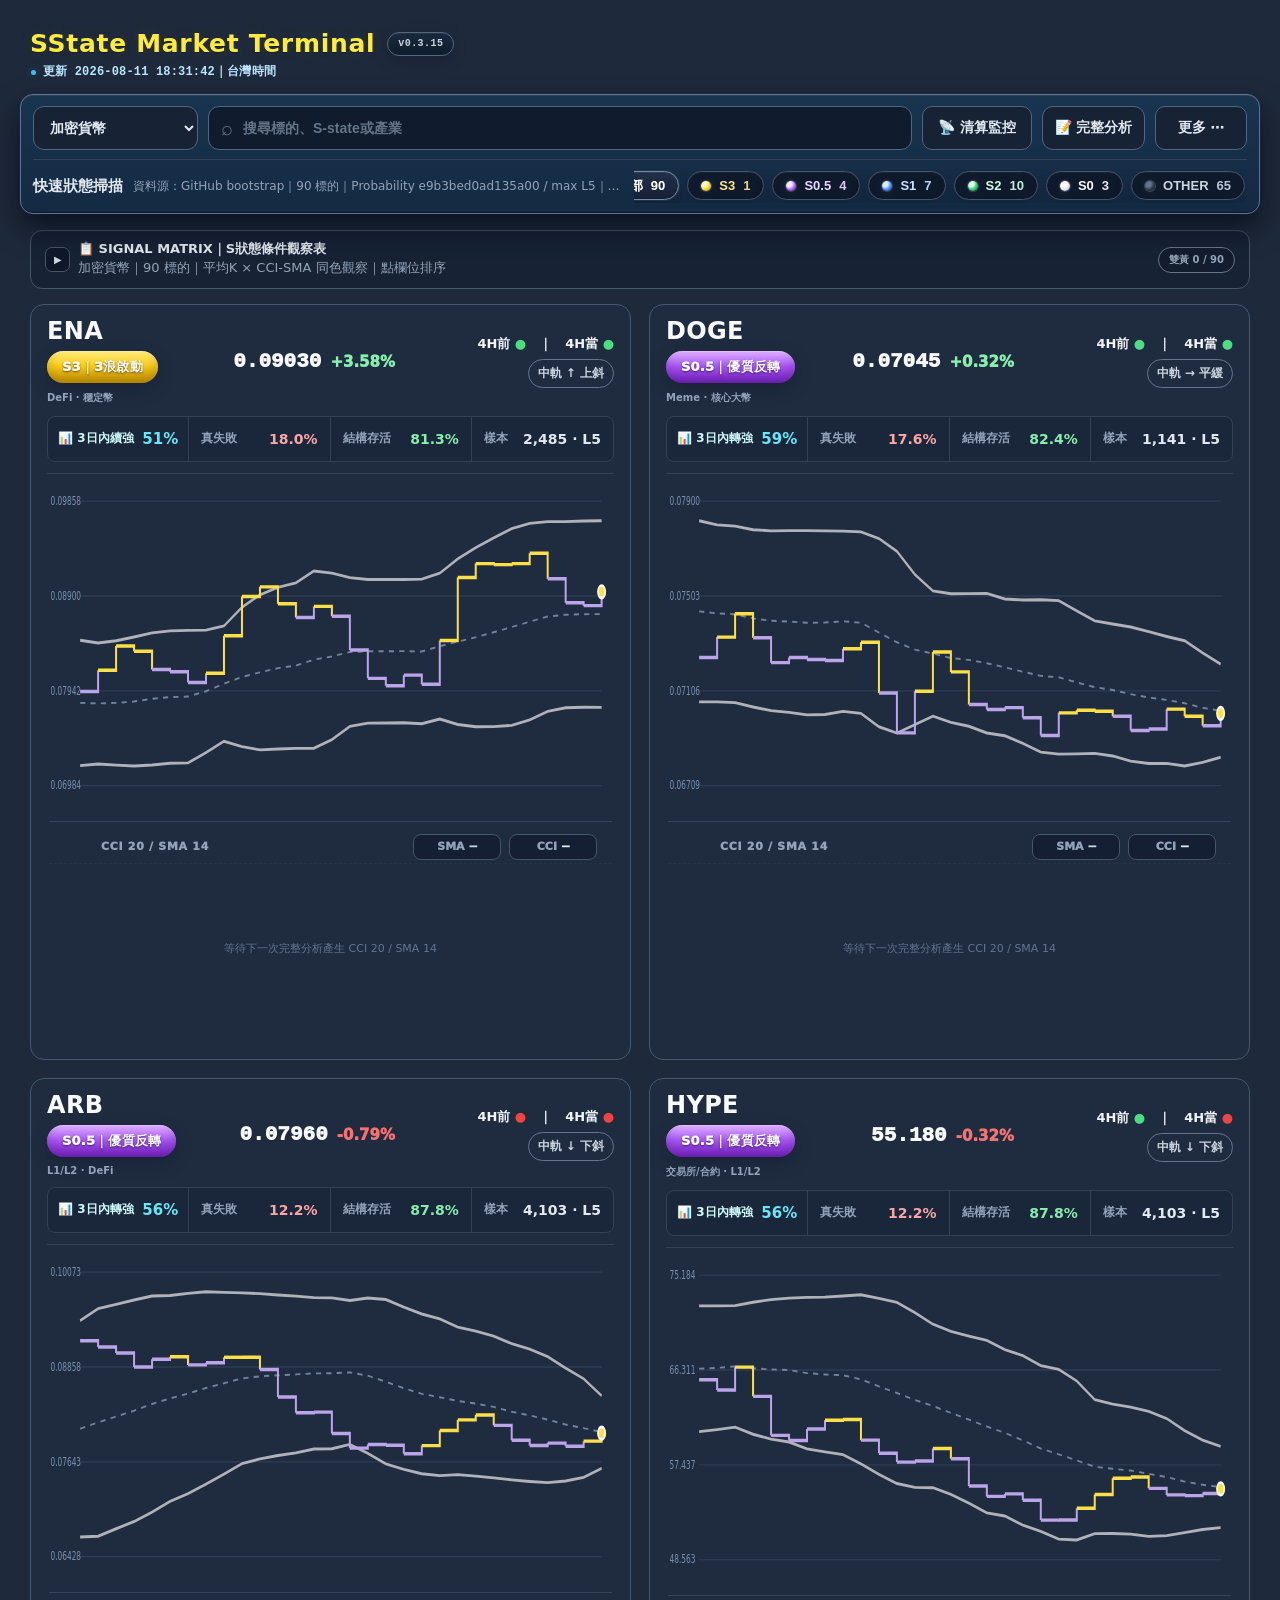
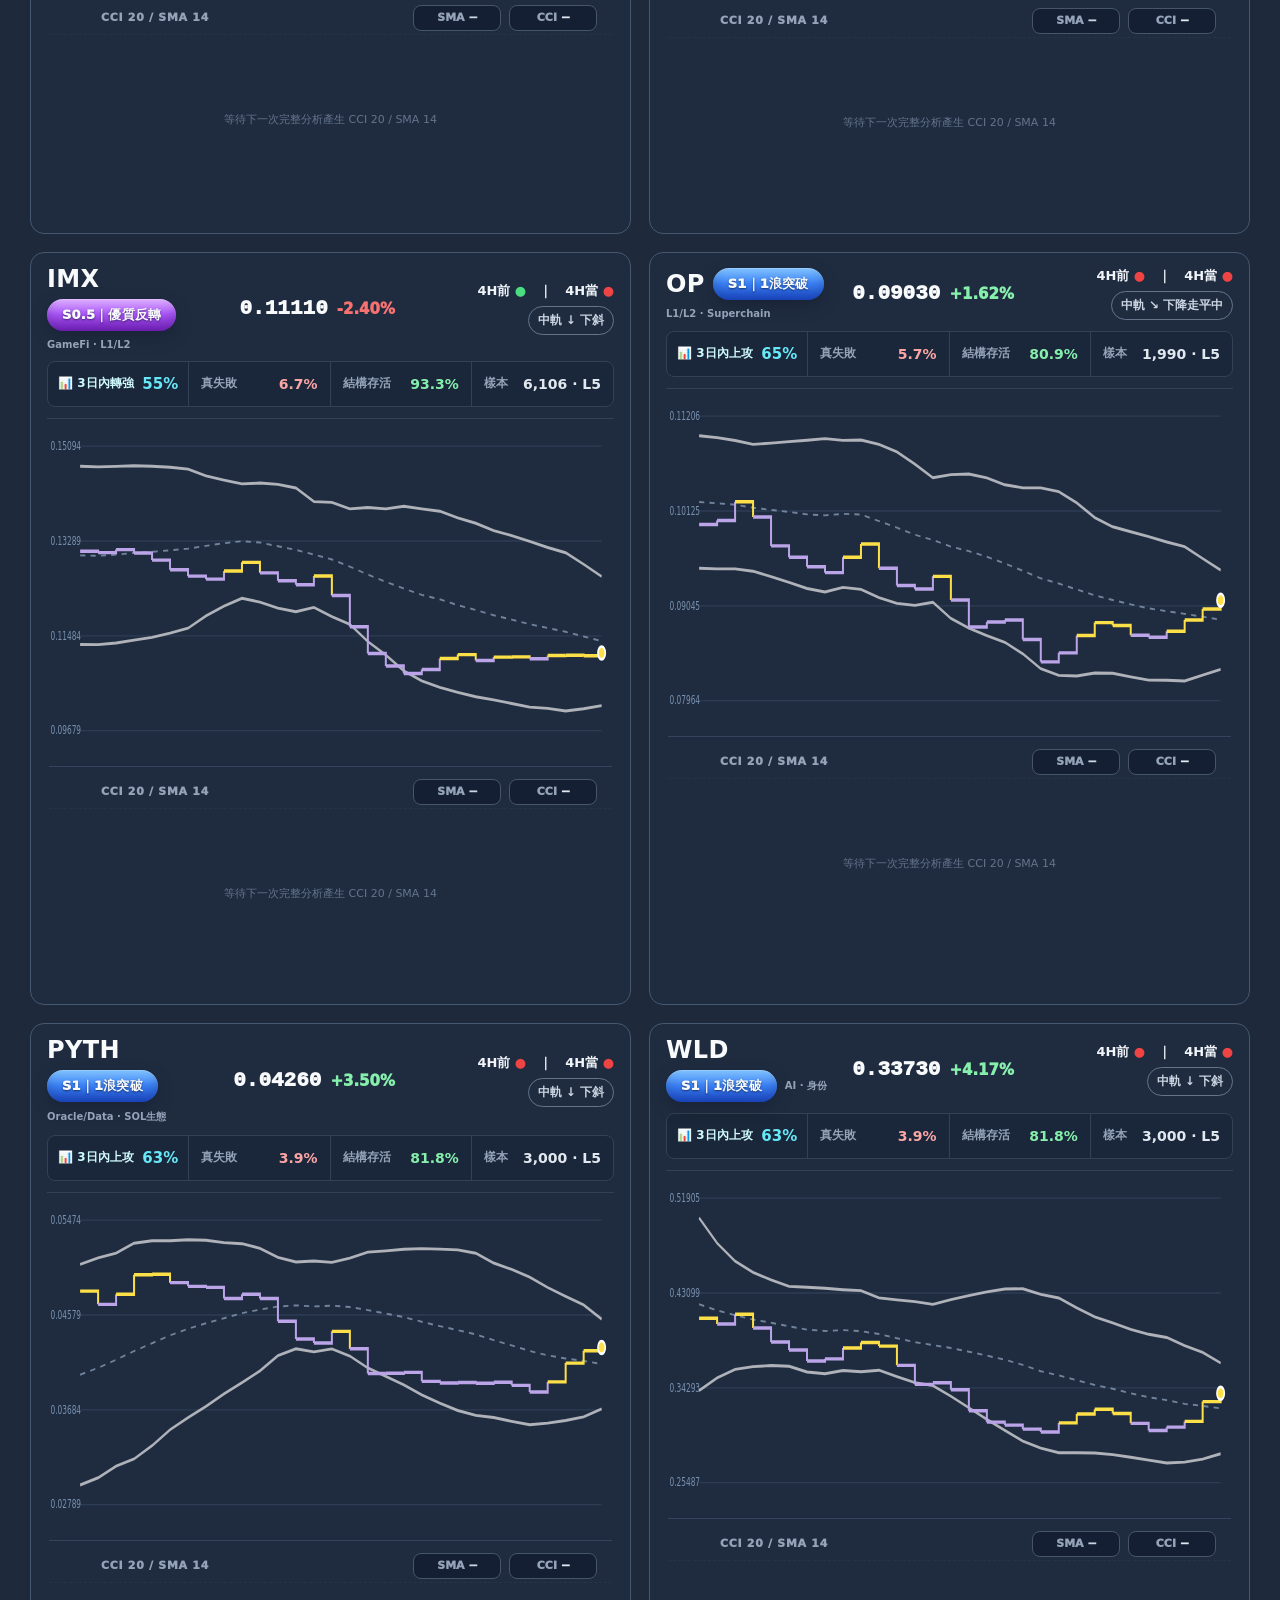
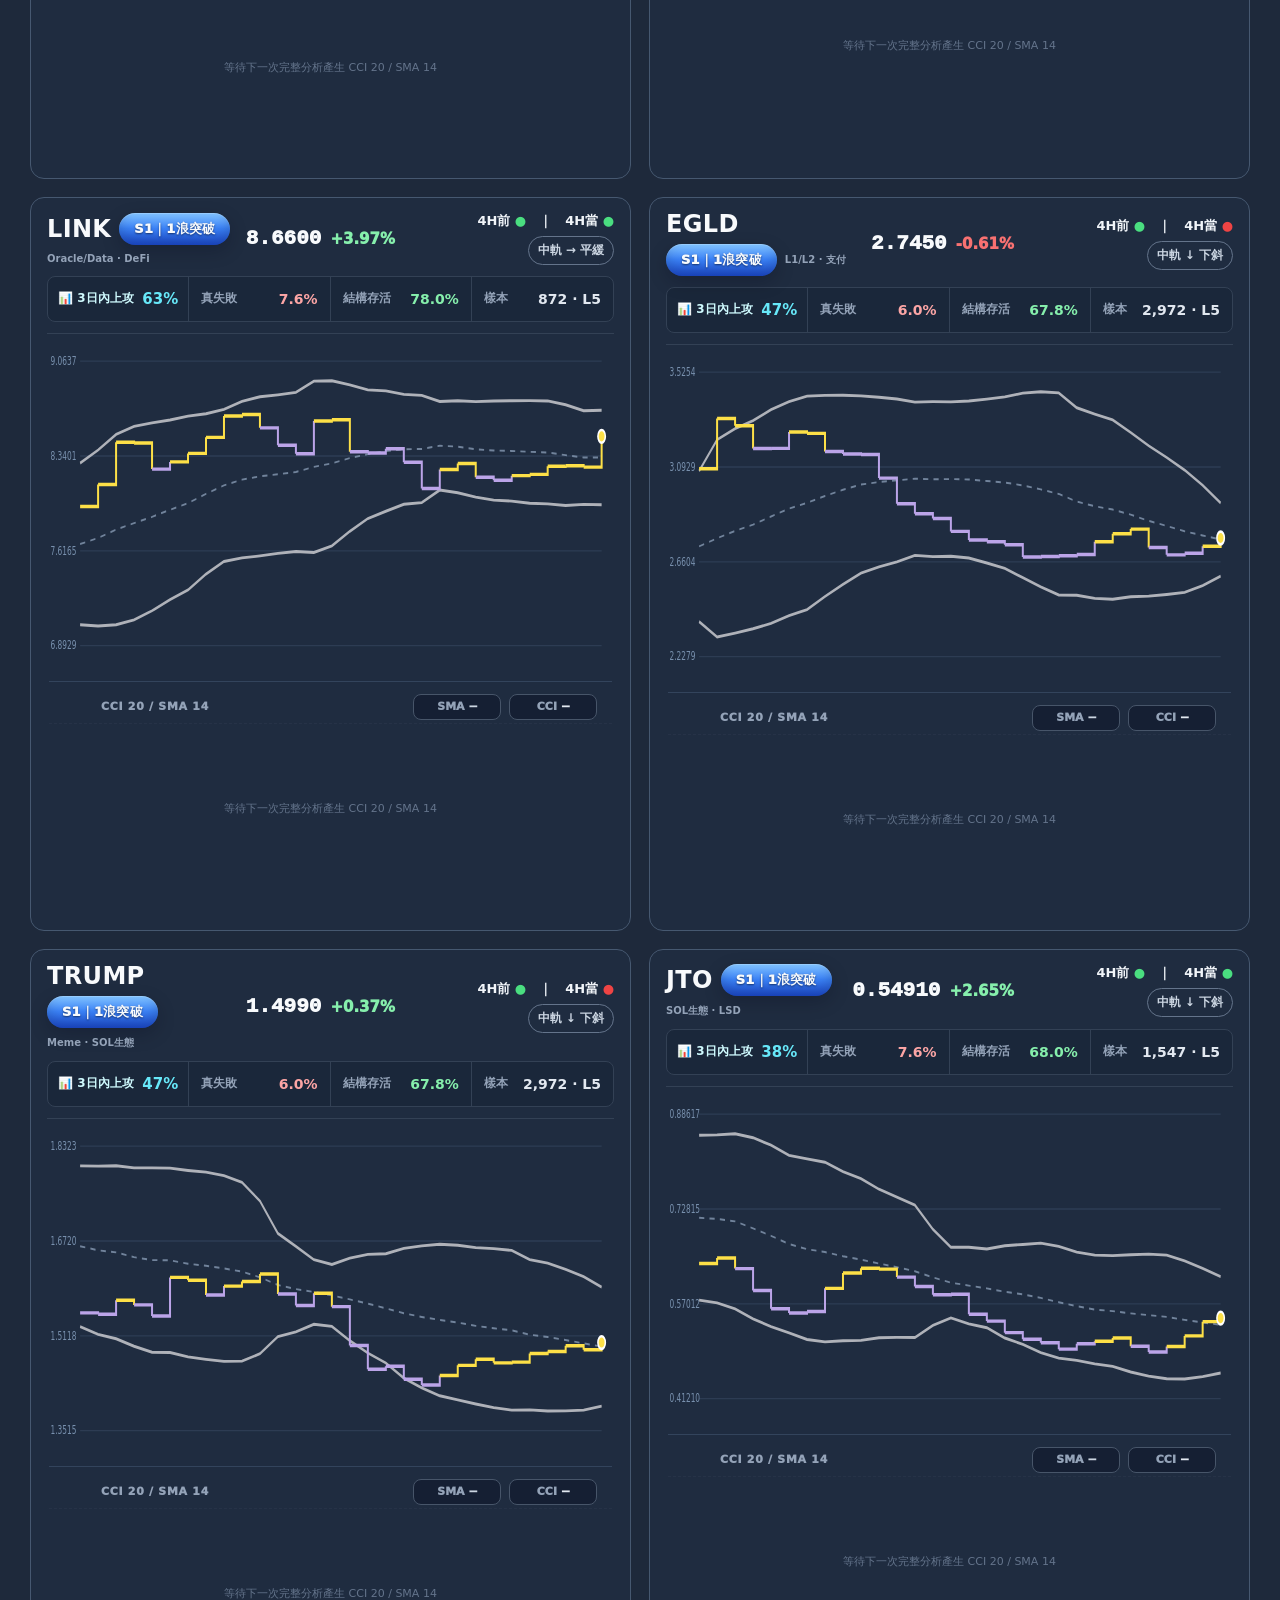
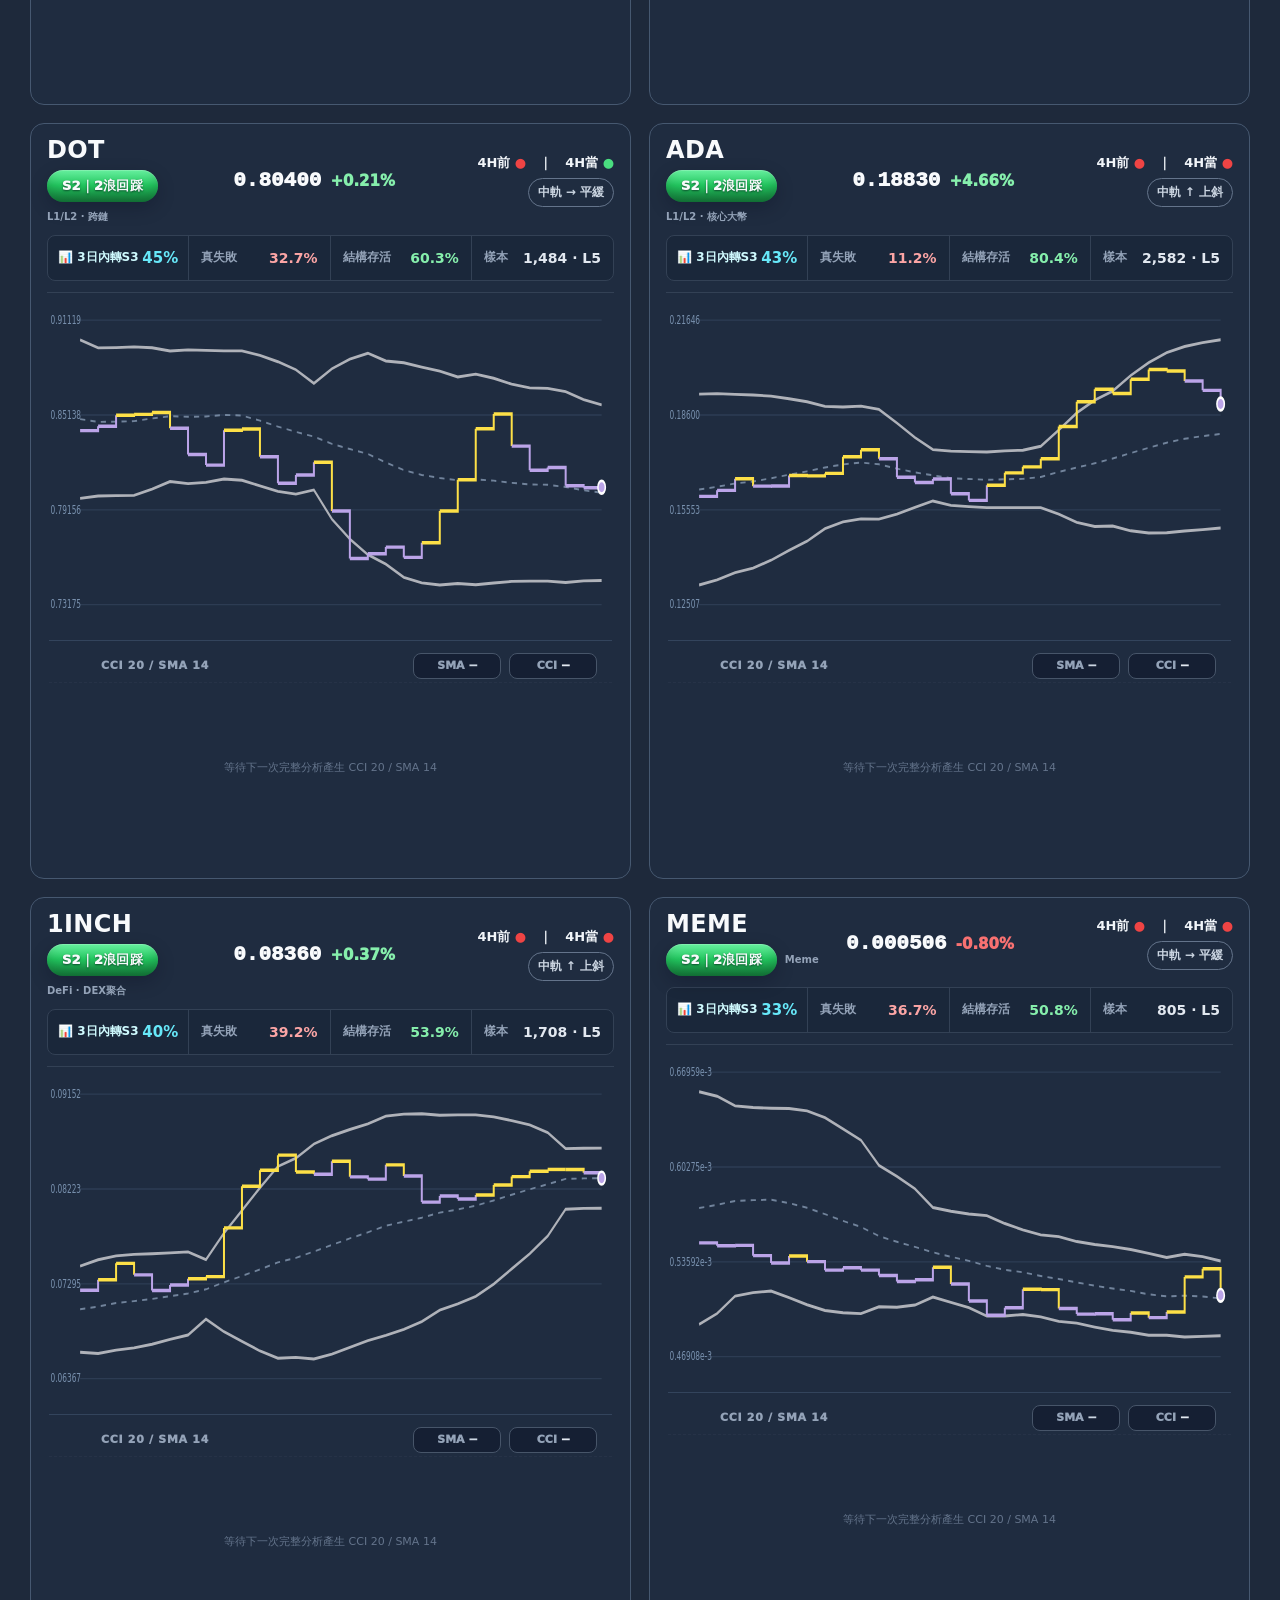
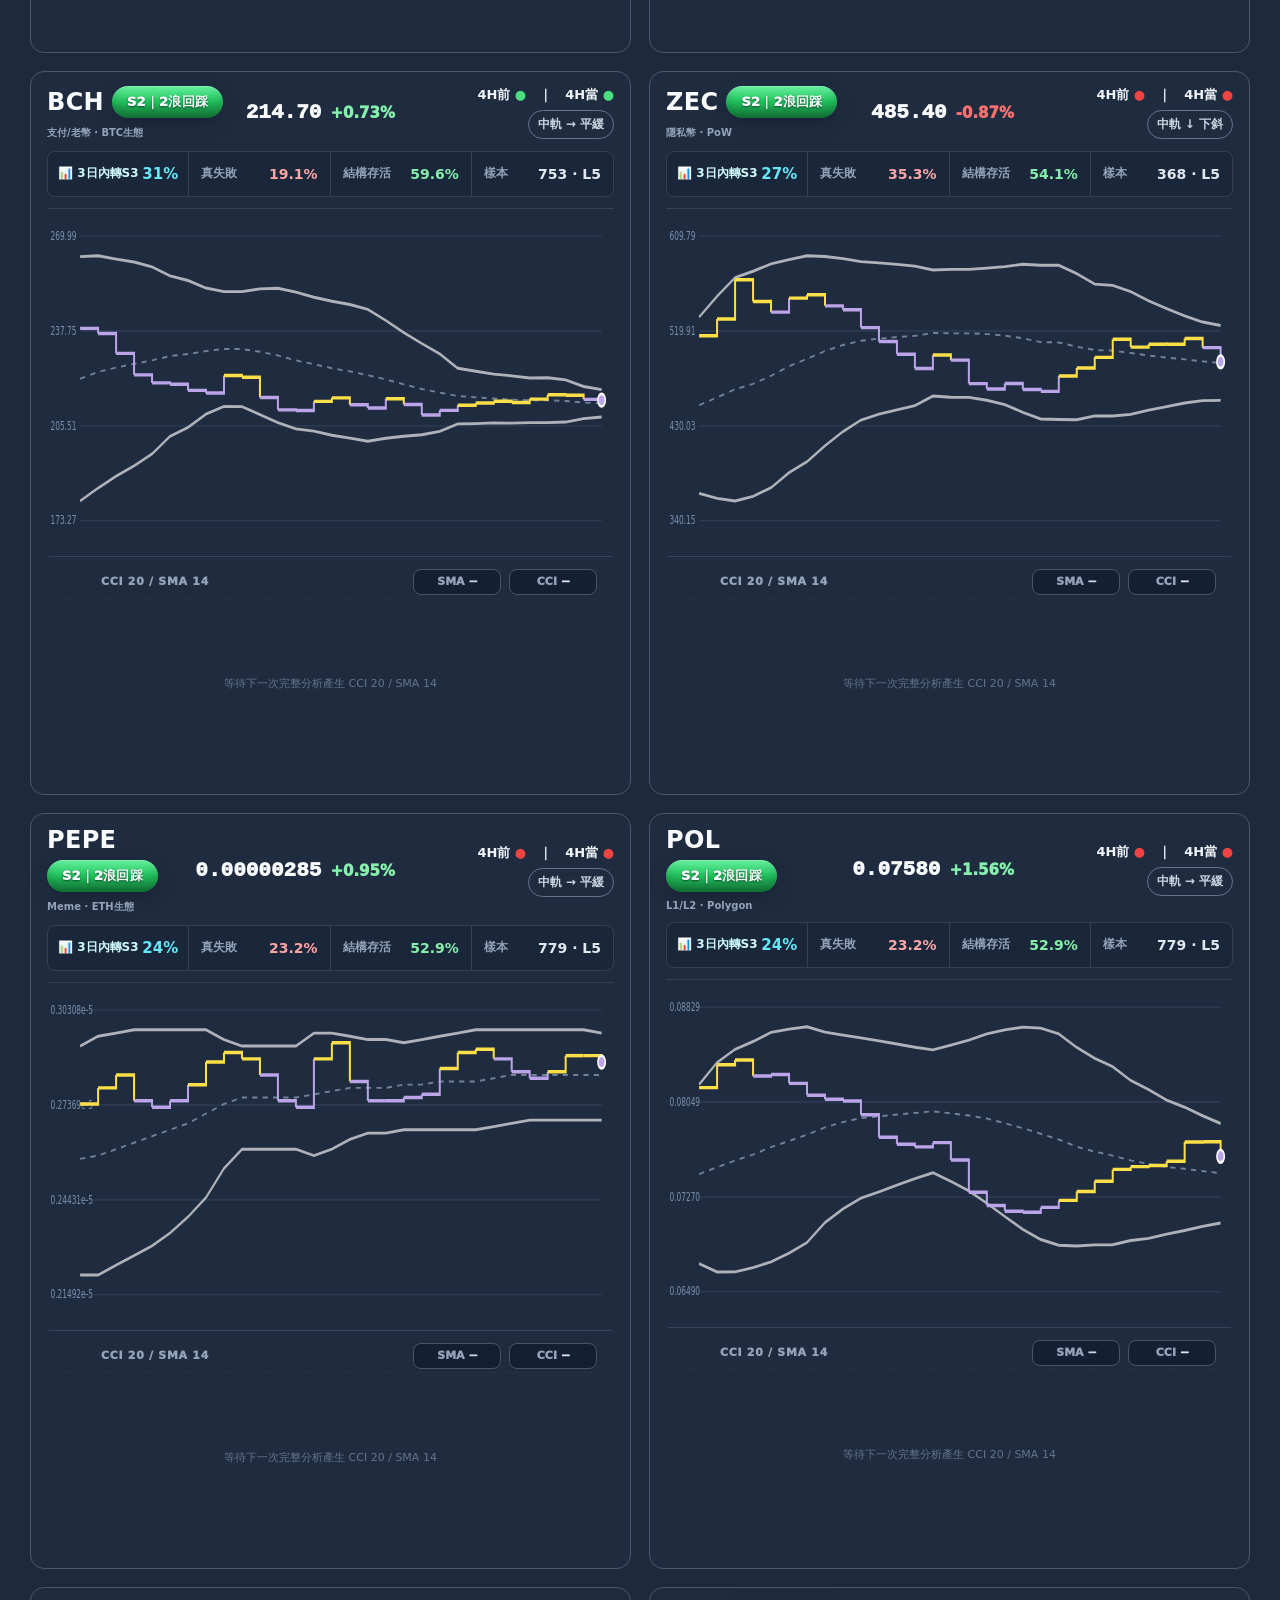
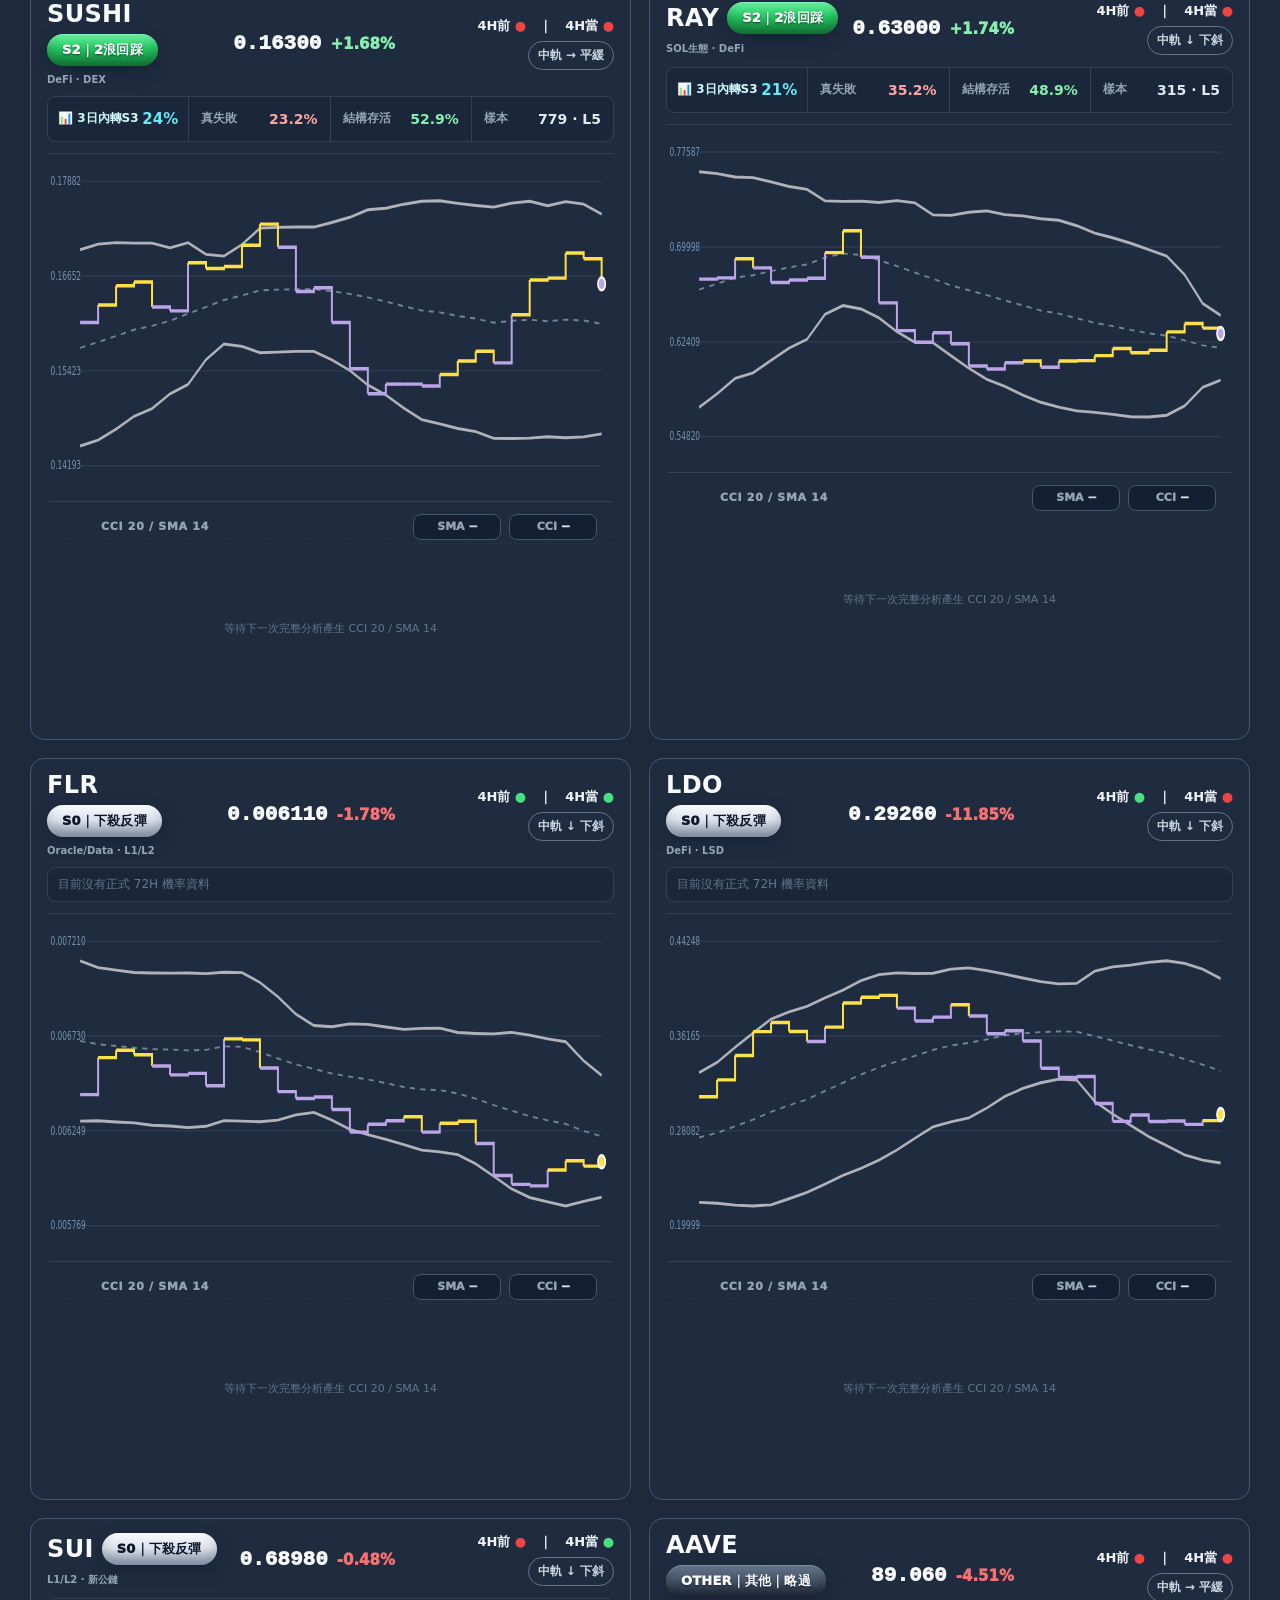
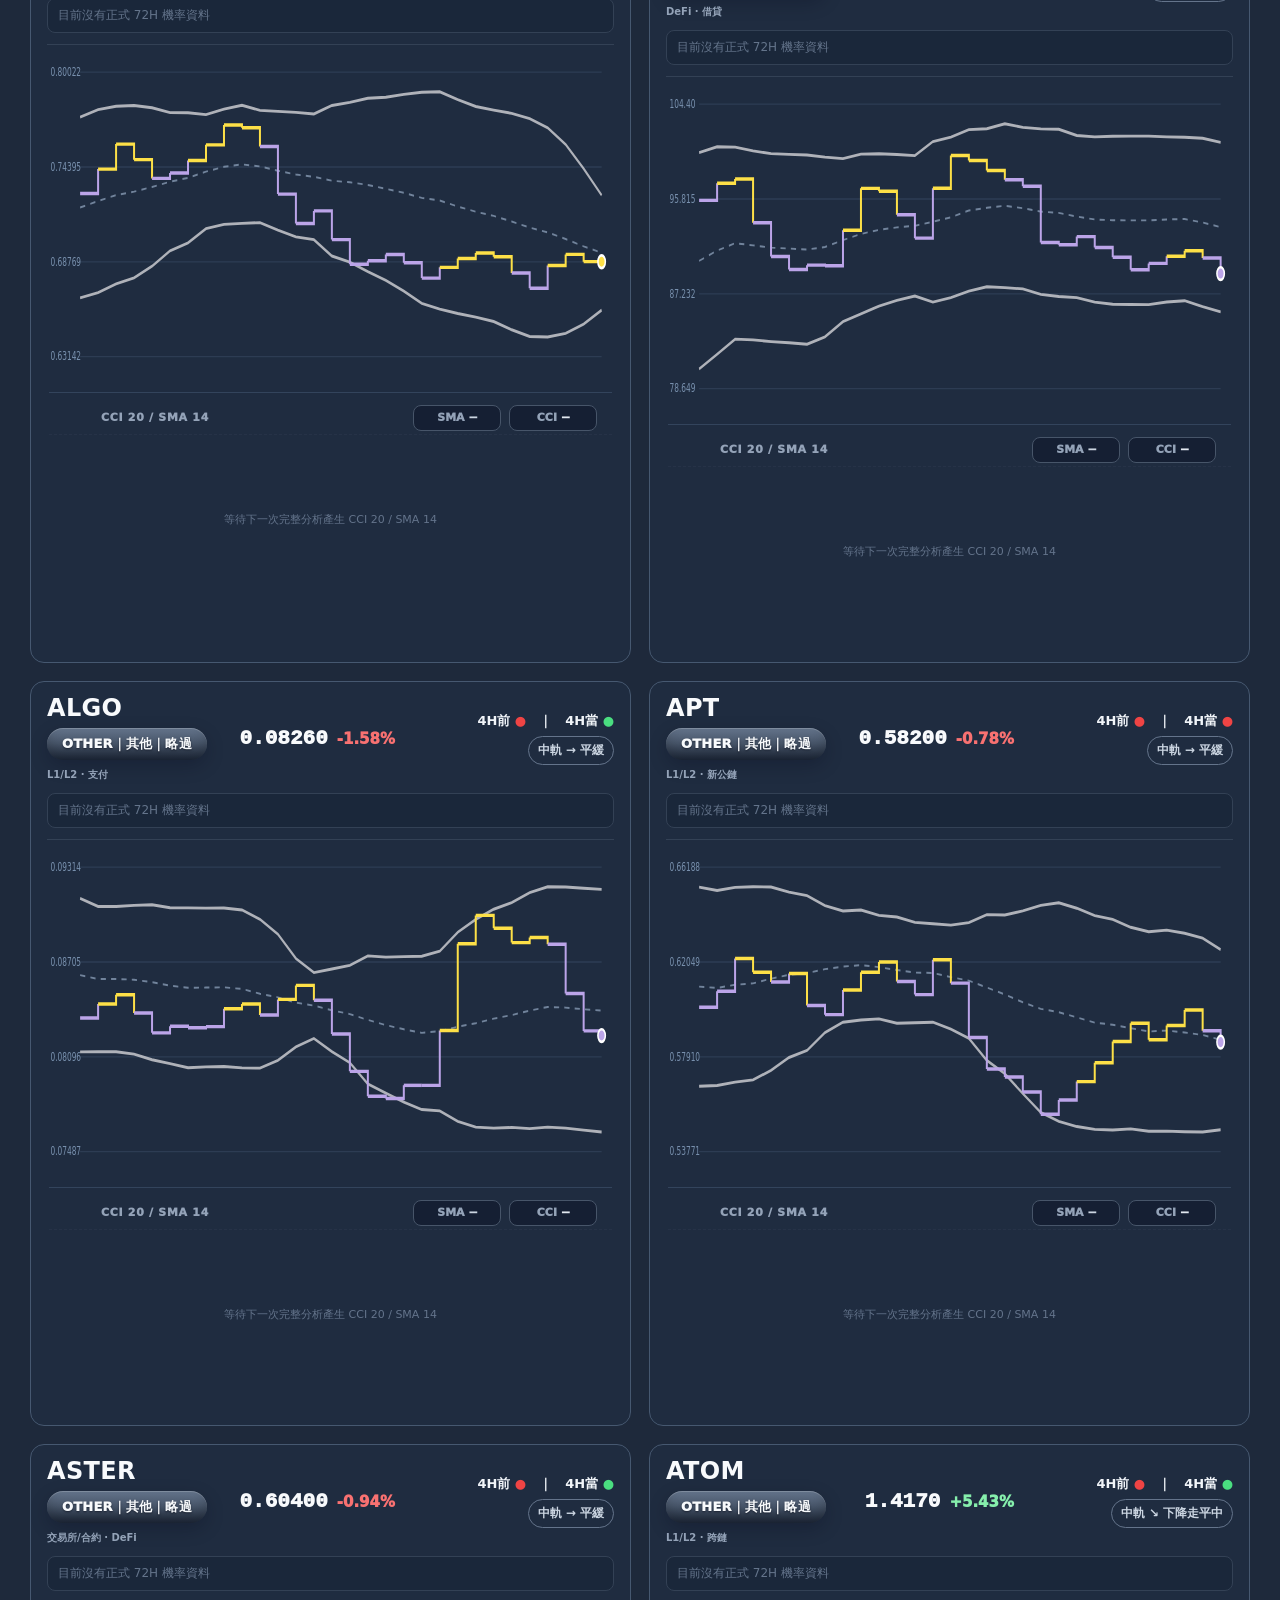
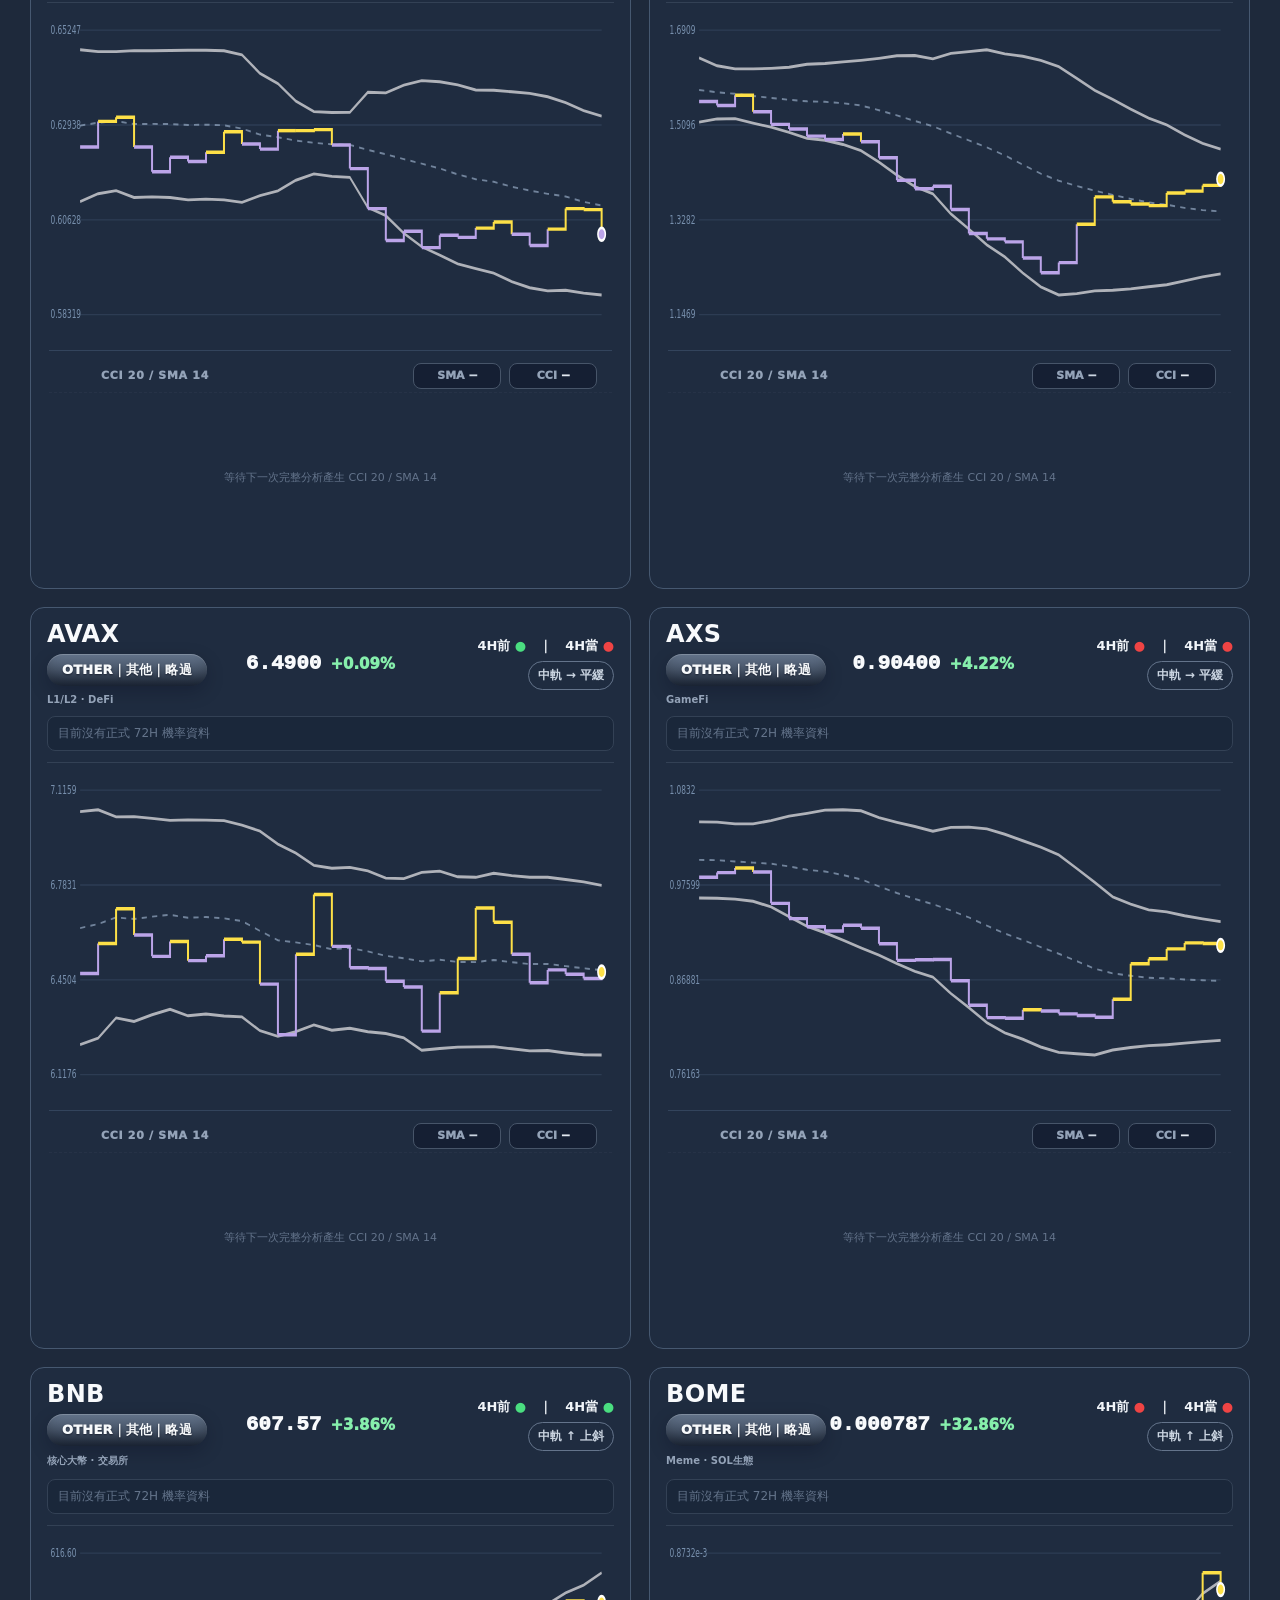
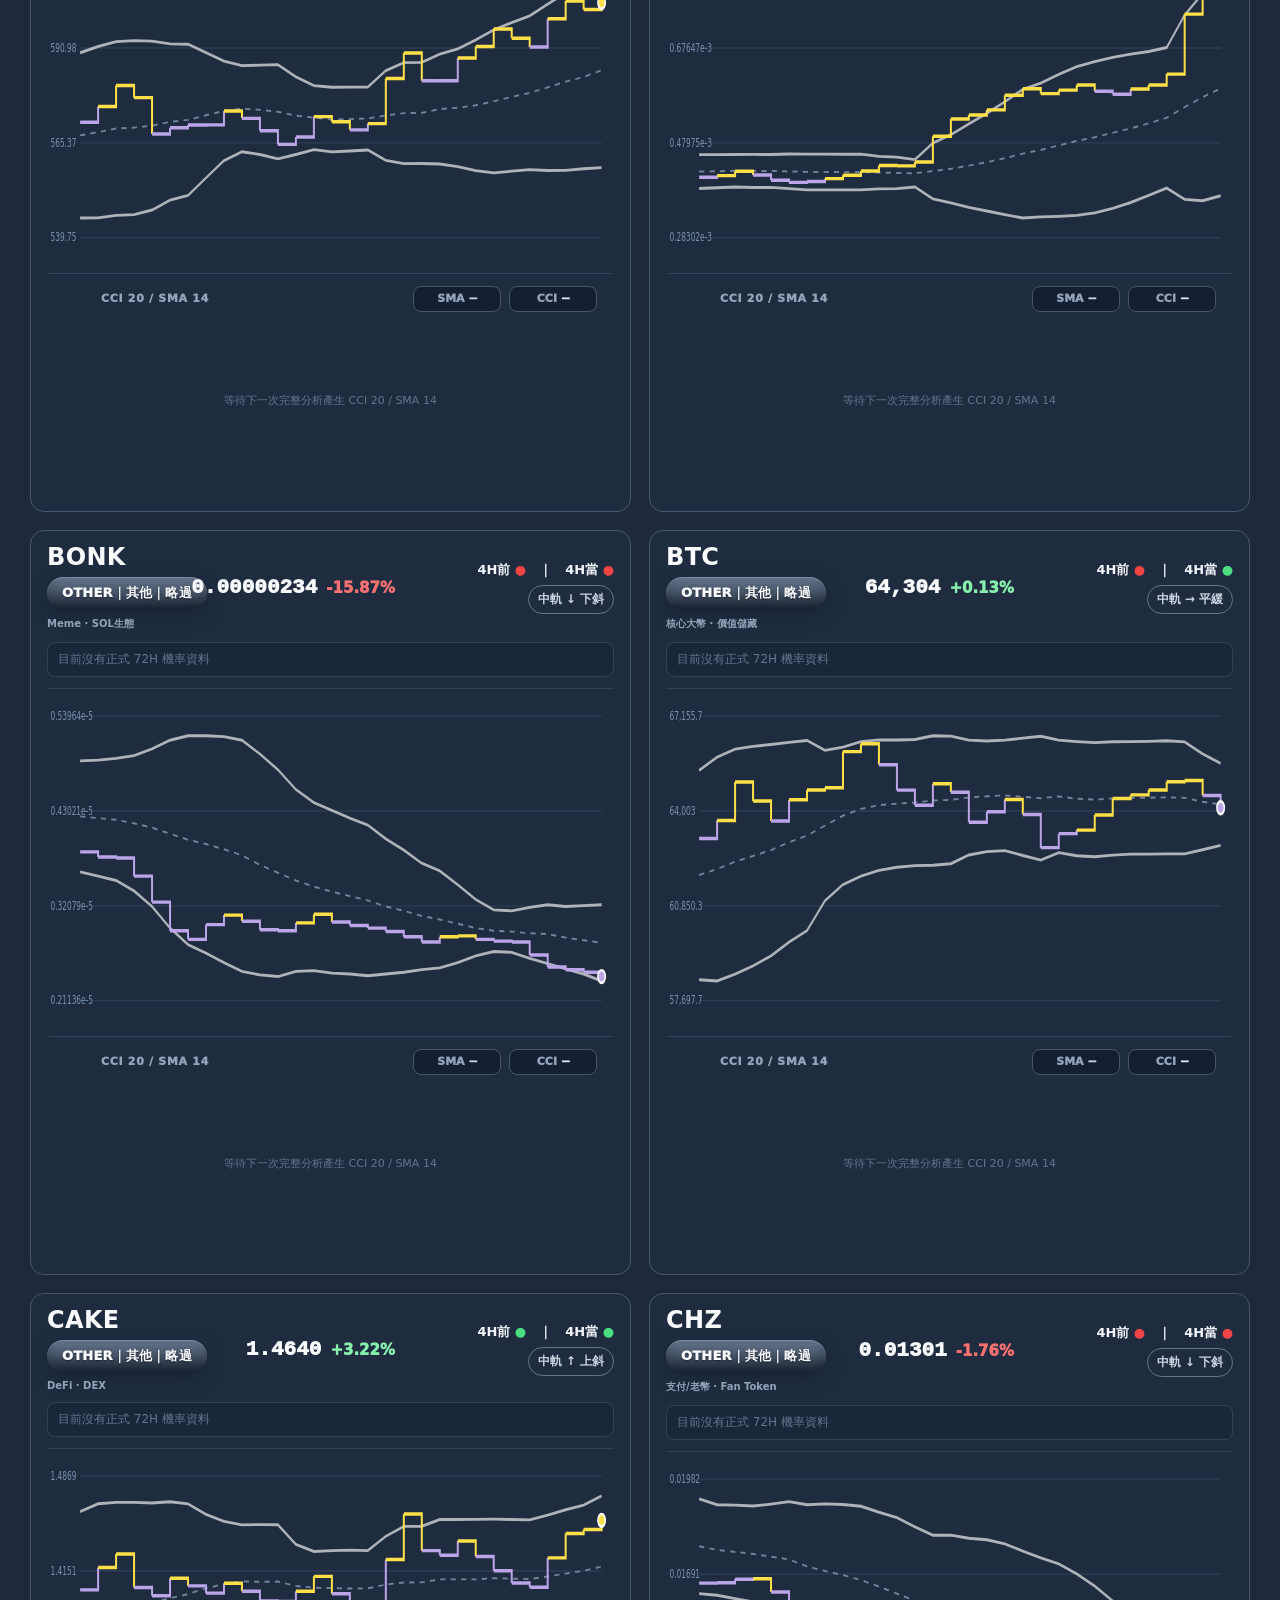
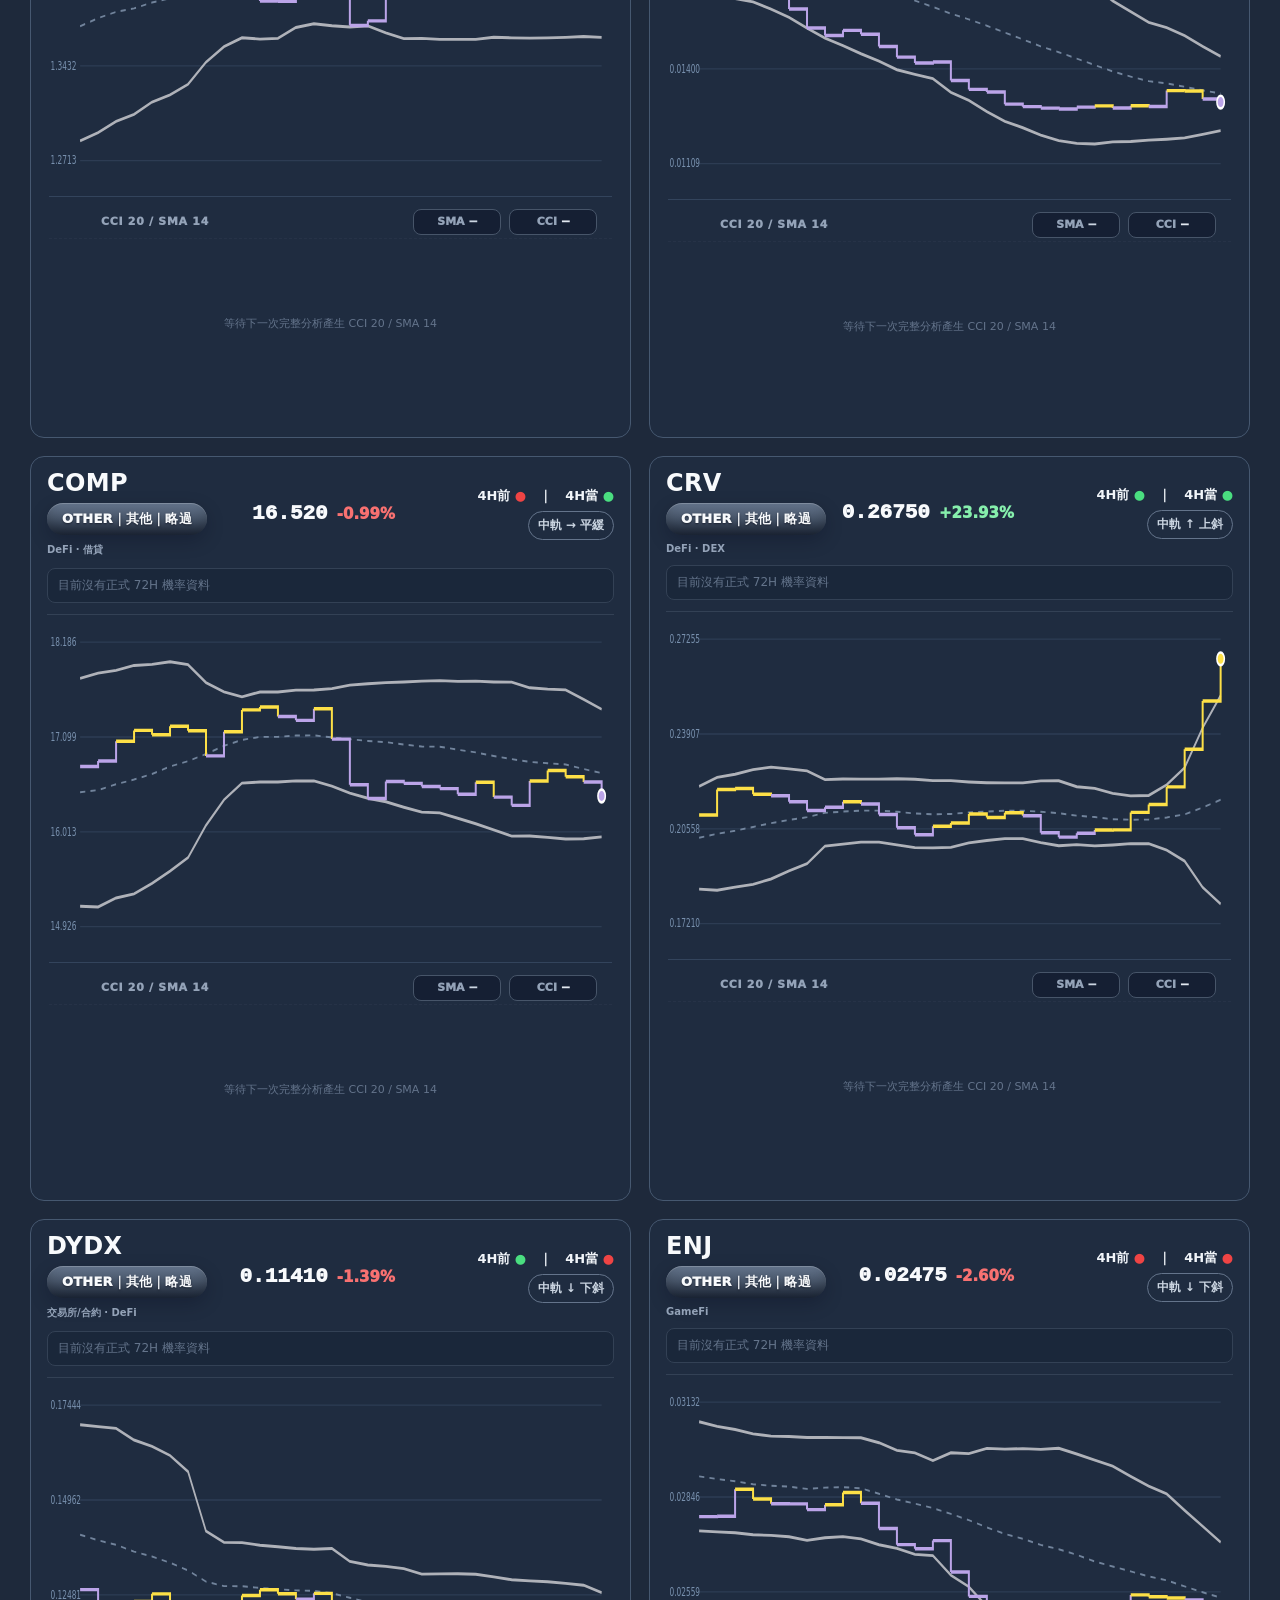
==== commit 57a97fec: "Add files via upload" ====
--- a/index.html
+++ b/index.html
@@ -29,11 +29,12 @@
 <option value="us-stock">美股代幣</option>
 </select>
 <div class="search-box"><span>⌕</span><input autocomplete="off" id="symbol-search" placeholder="搜尋標的、S-state或產業" spellcheck="false" type="search"/></div>
-<a class="performance-link" href="./monitor.html" id="monitor-link" rel="noopener noreferrer" target="_blank" title="在新分頁開啟 Pionex 即時標的監控">📡 即時監控</a>
+<a class="performance-link" href="./MultiAssetLiquidityRadar/index.html" id="liquidation-monitor-link" rel="noopener noreferrer" target="_blank" title="在新分頁開啟多幣種清算監控">📡 清算監控</a>
 <button class="primary" id="run-button">📝 完整分析</button>
 <details class="more-menu">
 <summary>更多 ⋯</summary>
 <div class="more-menu-panel">
+<a class="more-menu-link" href="./monitor.html" id="monitor-link" rel="noopener noreferrer" target="_blank" title="在新分頁開啟 Pionex 即時標的監控">📡 即時監控</a>
 <a class="more-menu-link" href="./performance.html" rel="noopener noreferrer" target="_blank" title="Champion 凍結快照正式結算戰績">📊 近期戰績</a>
 <button id="download-button" title="下載目前選取市場的最新 JSON">⬇ 加密 JSON</button>
 <button class="research-download-button hidden" id="research-download-button" title="下載 R2 research/us-stock/latest.json" type="button">⬇ 新聞 JSON</button>
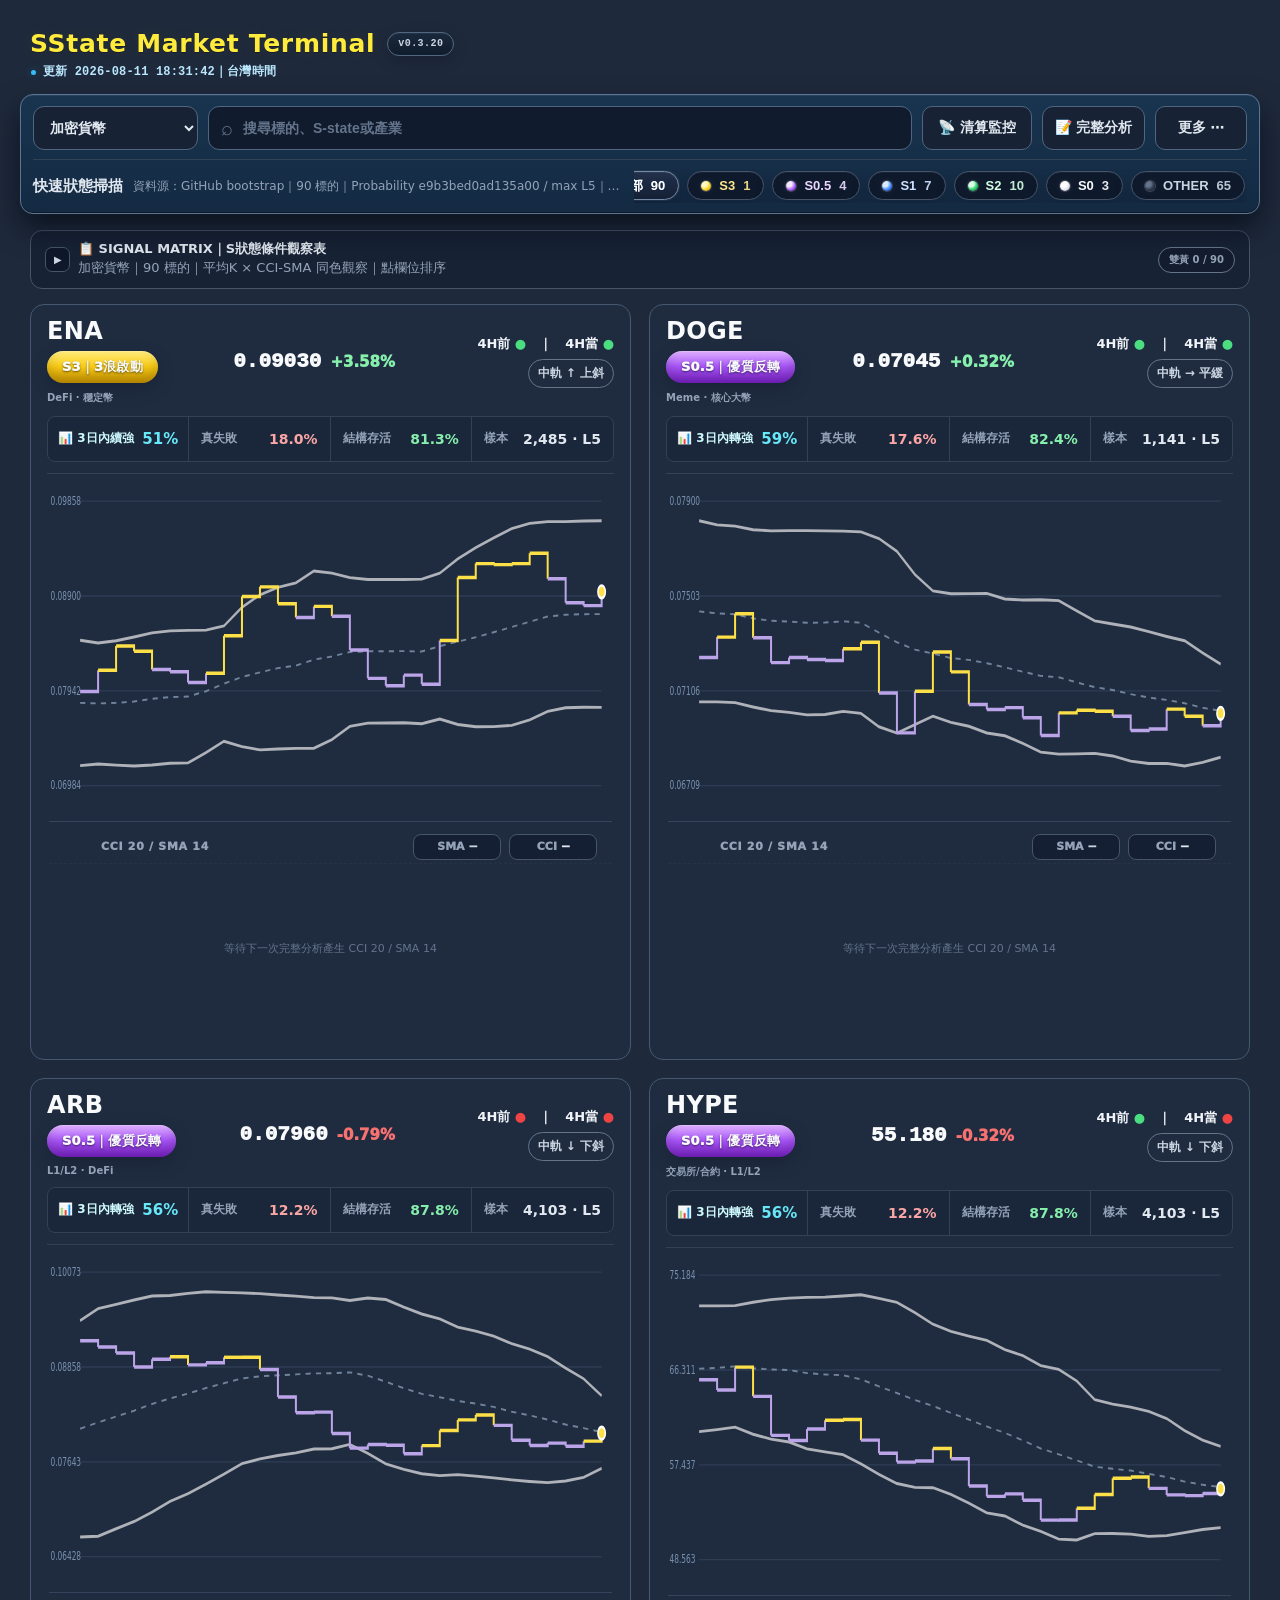
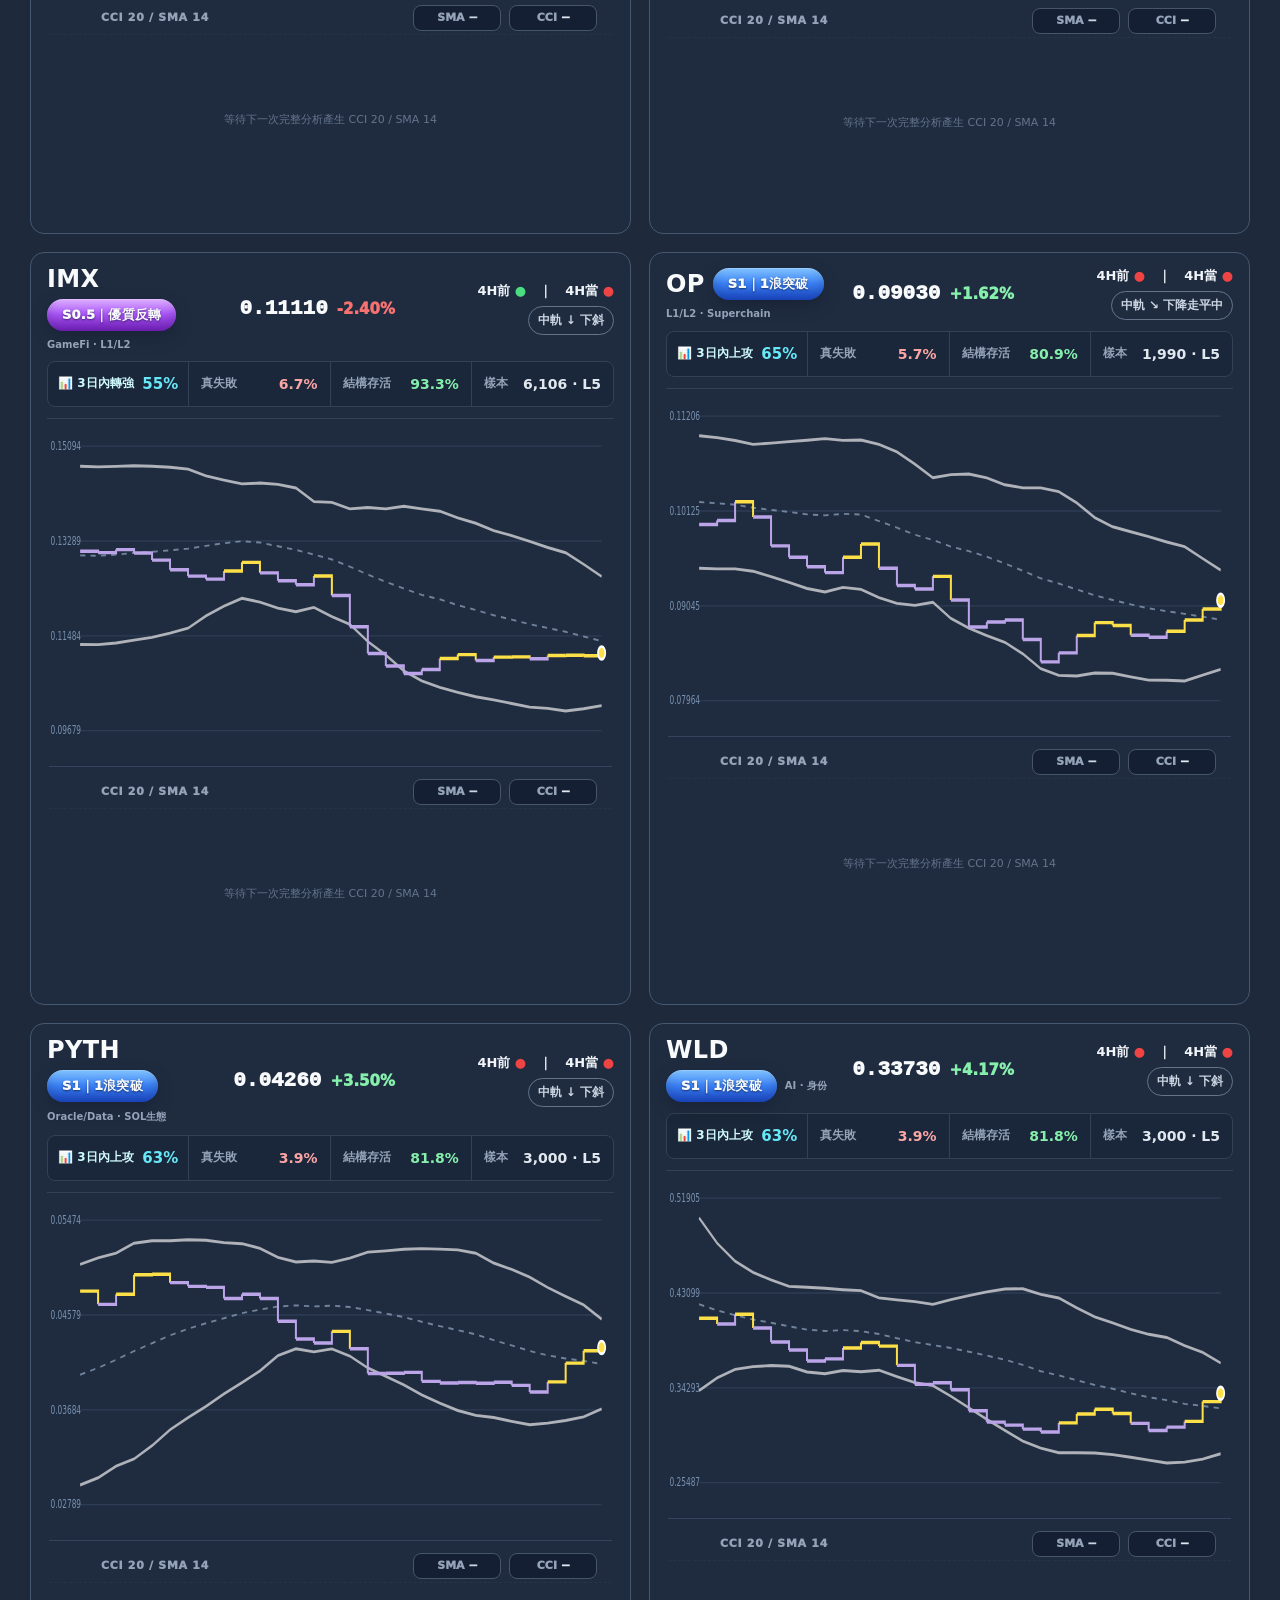
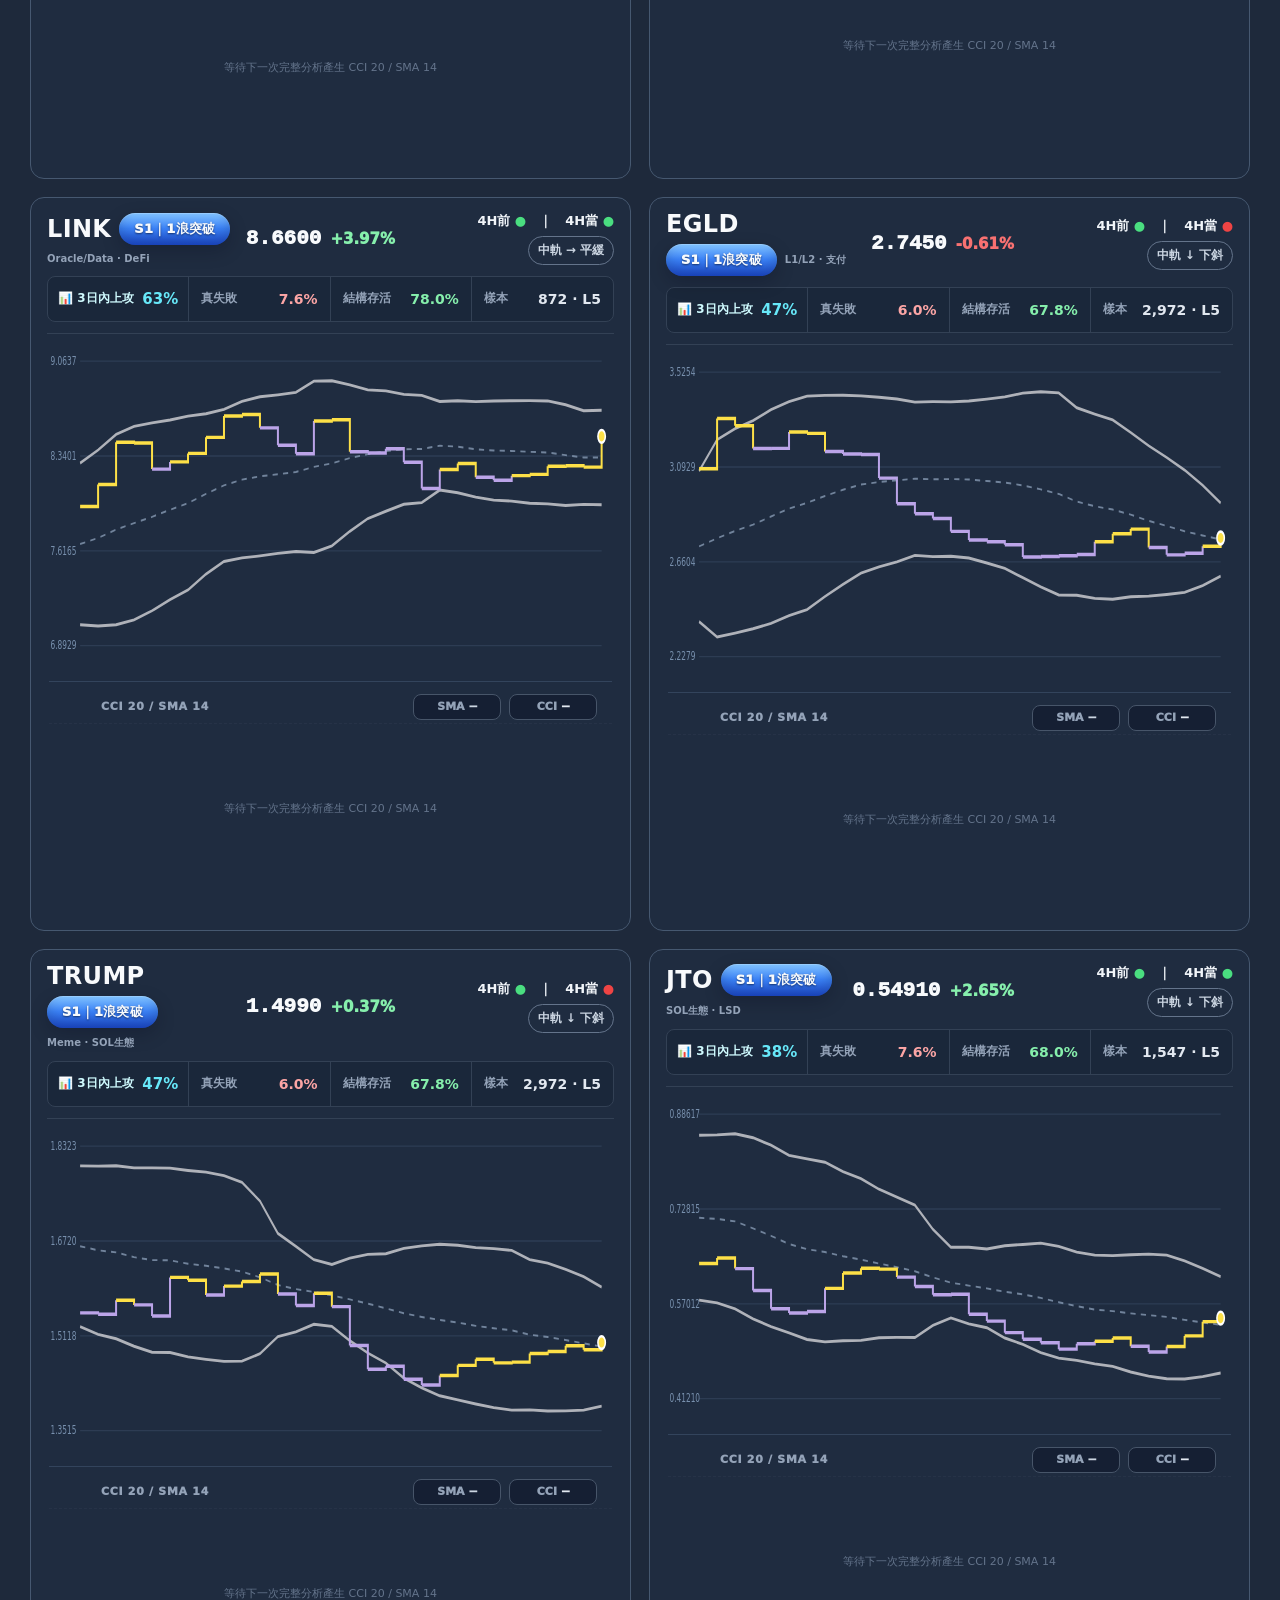
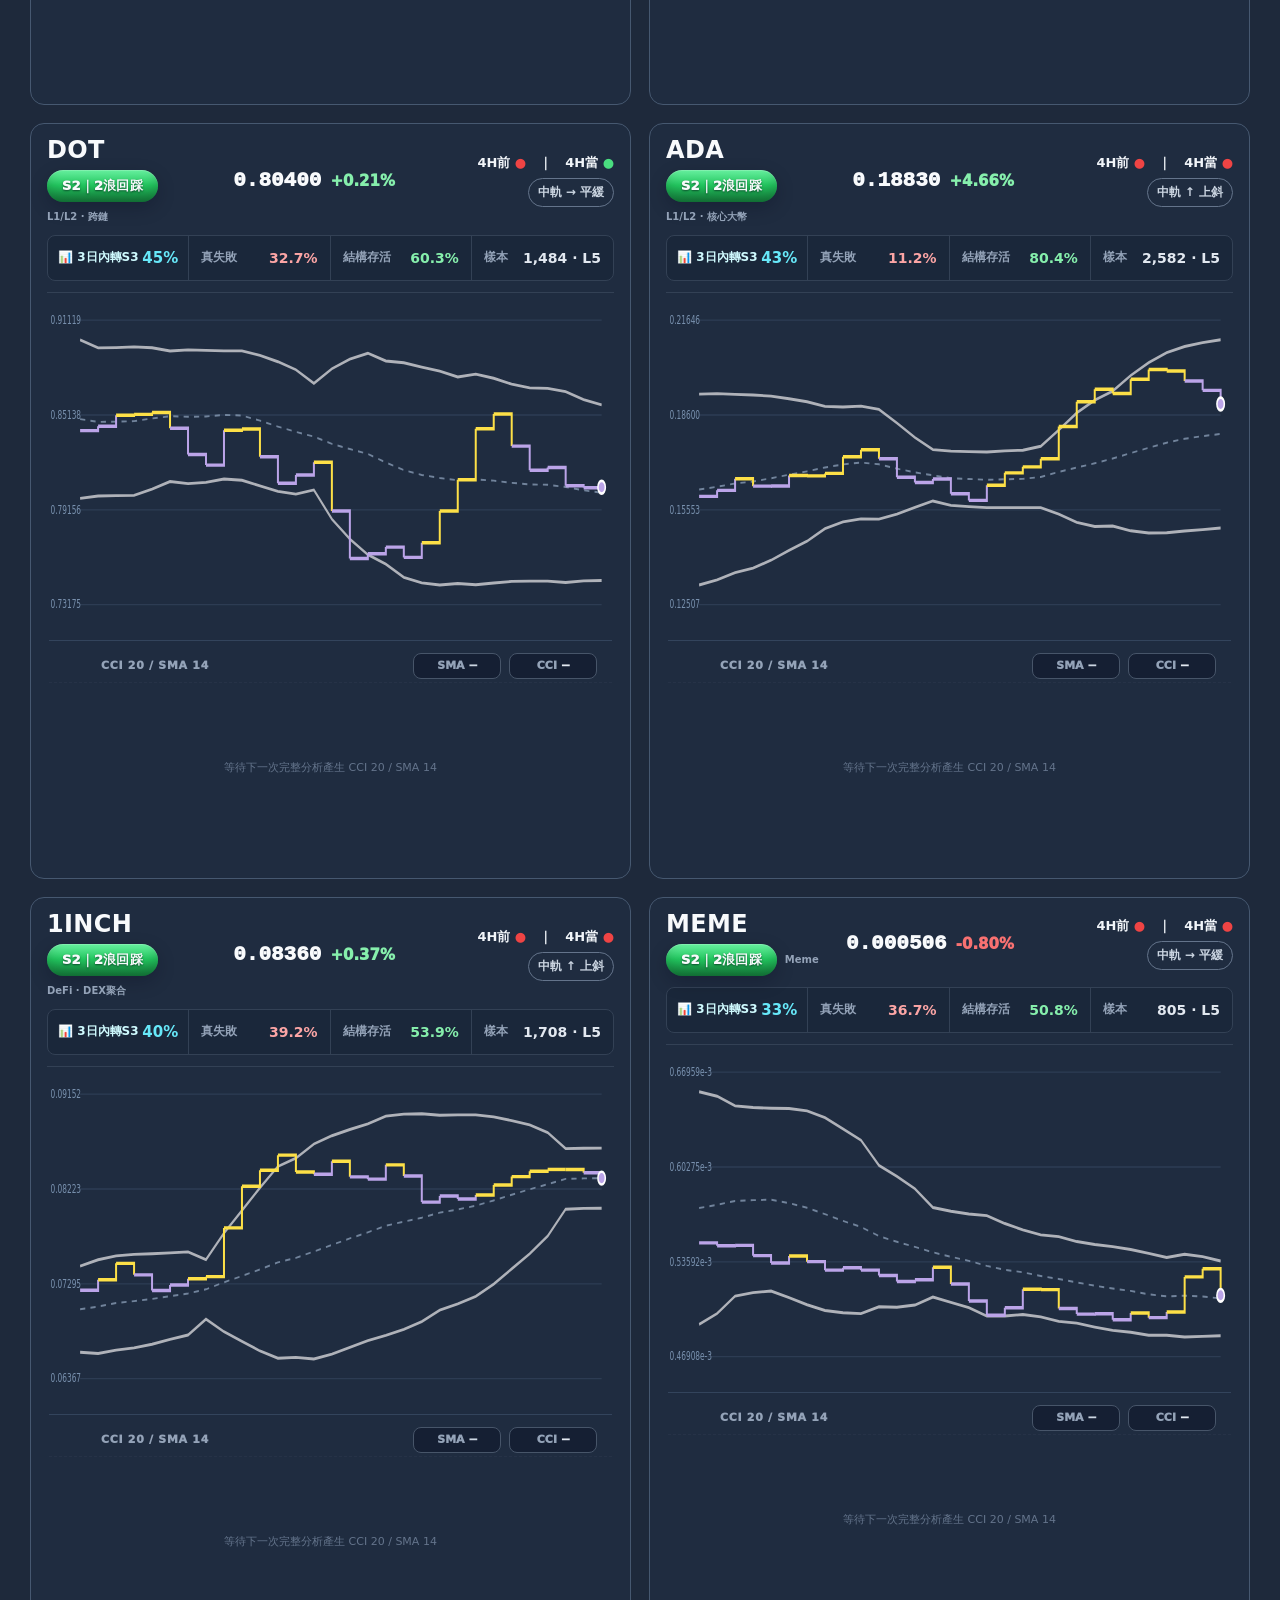
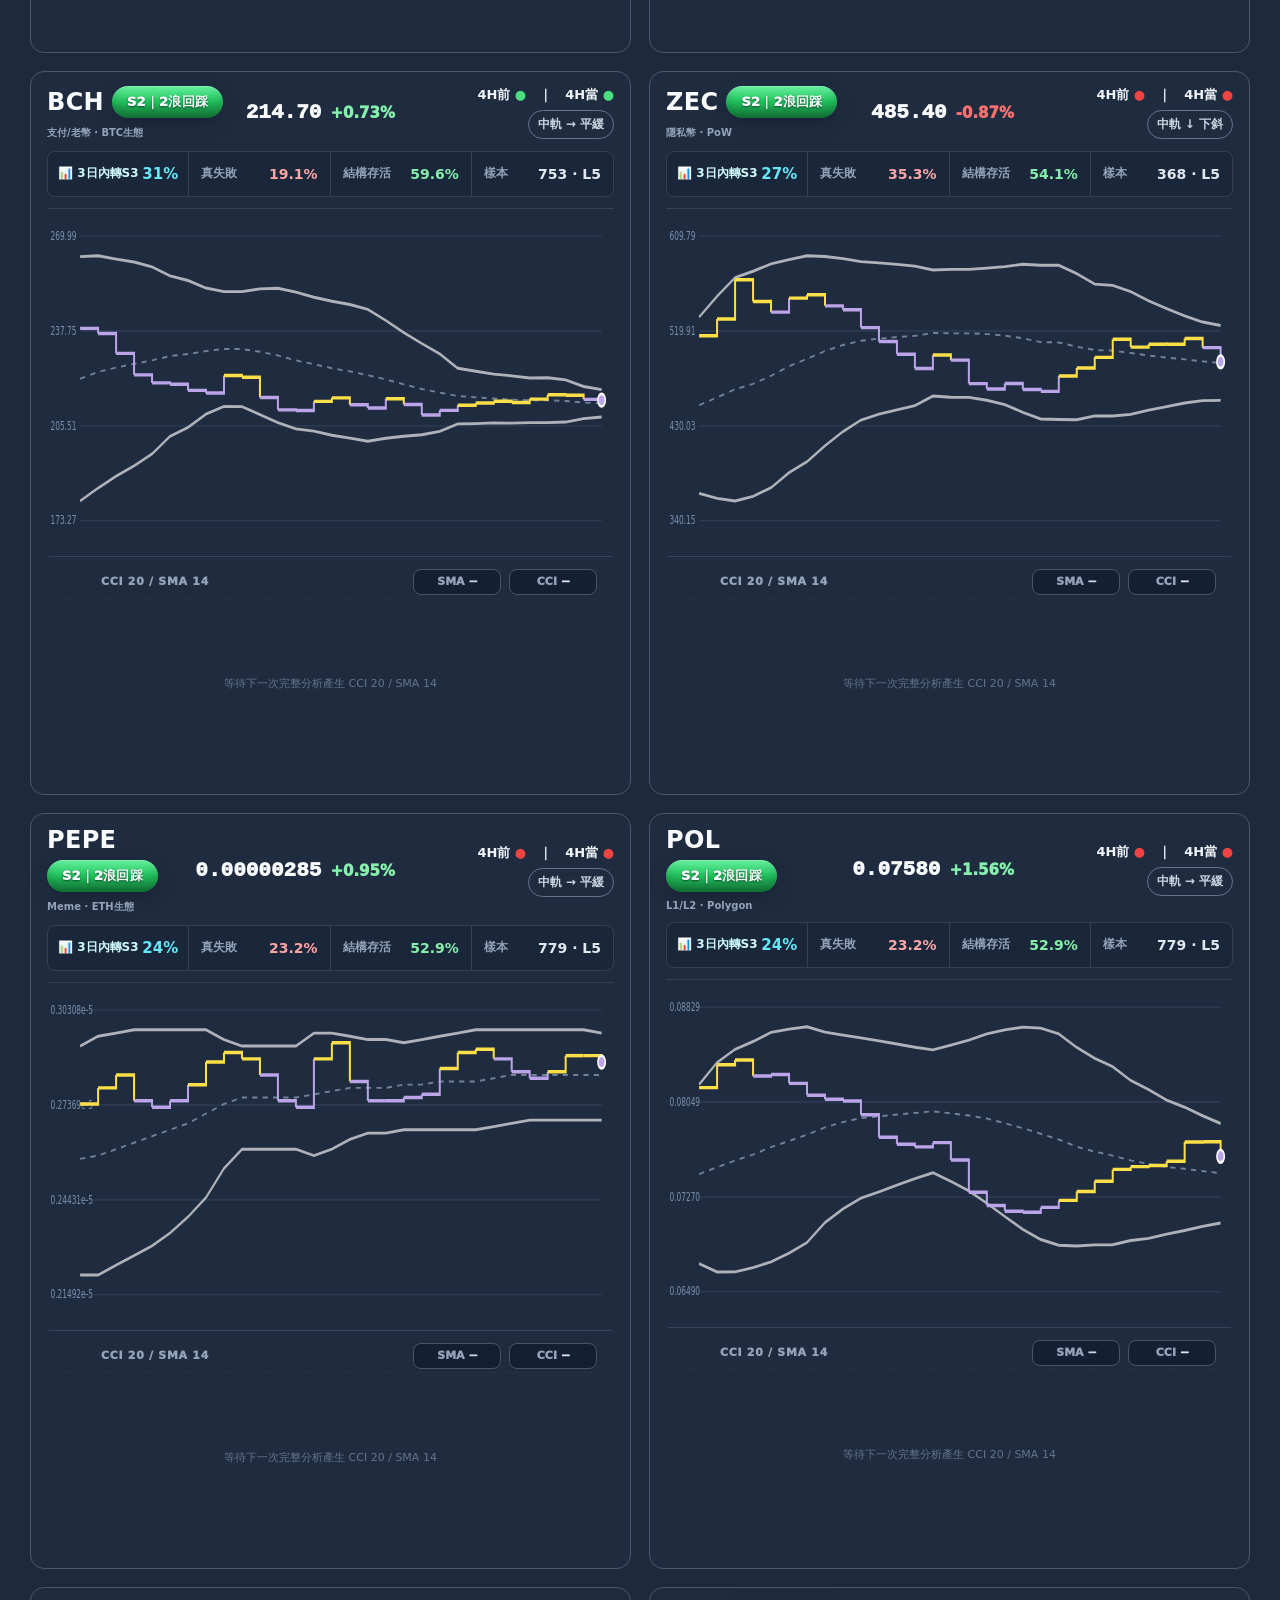
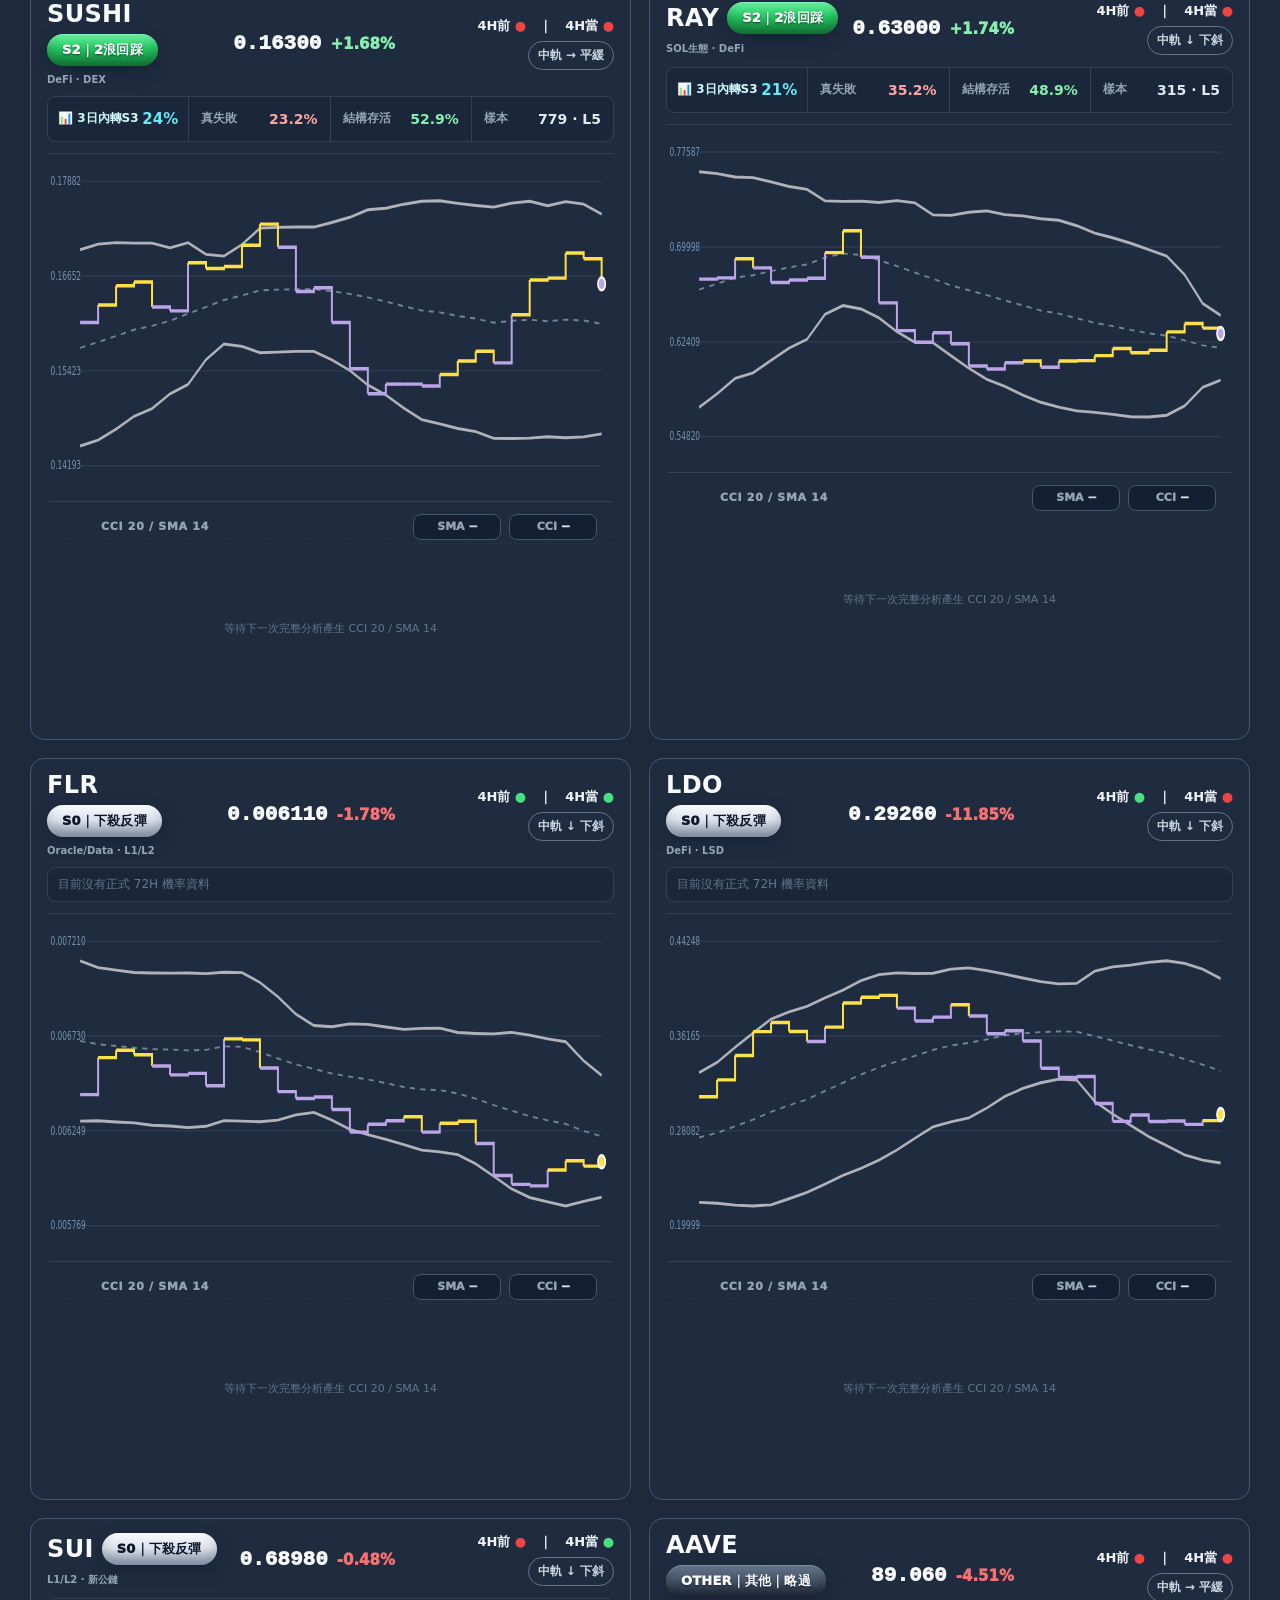
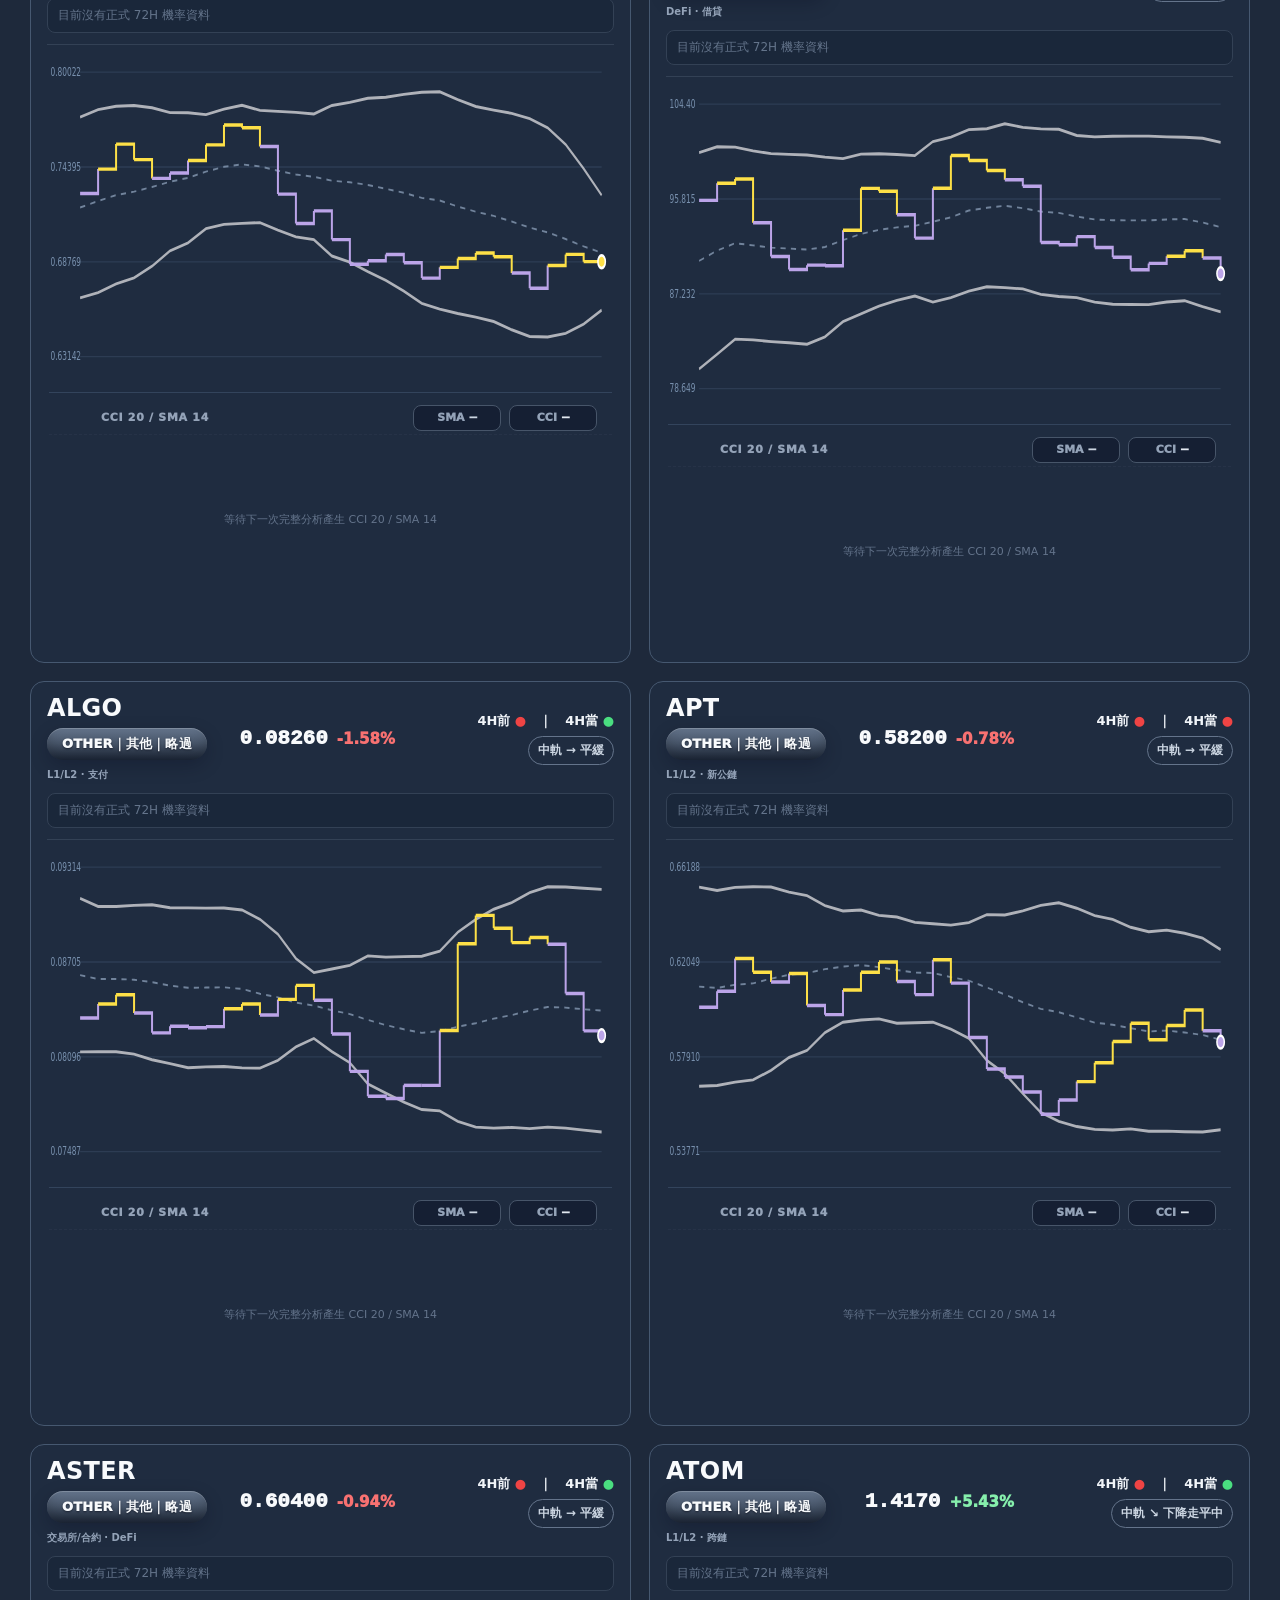
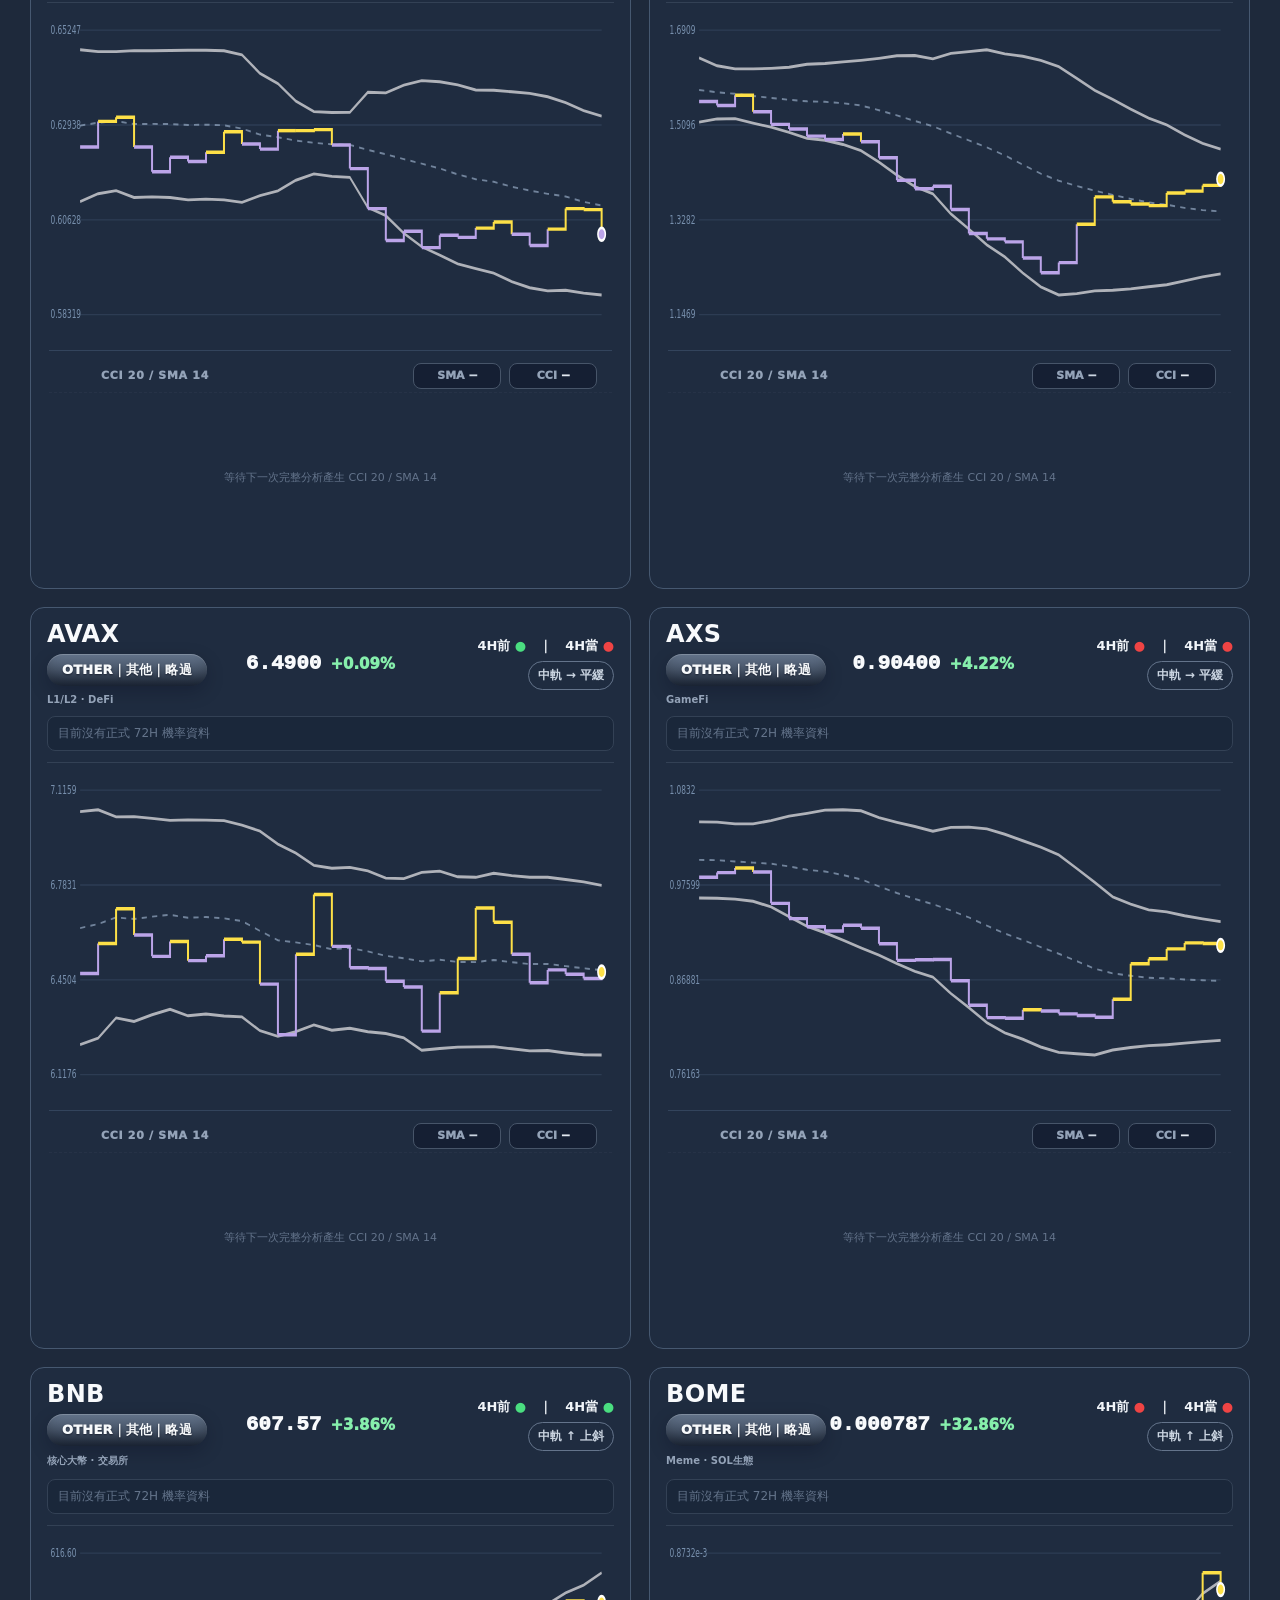
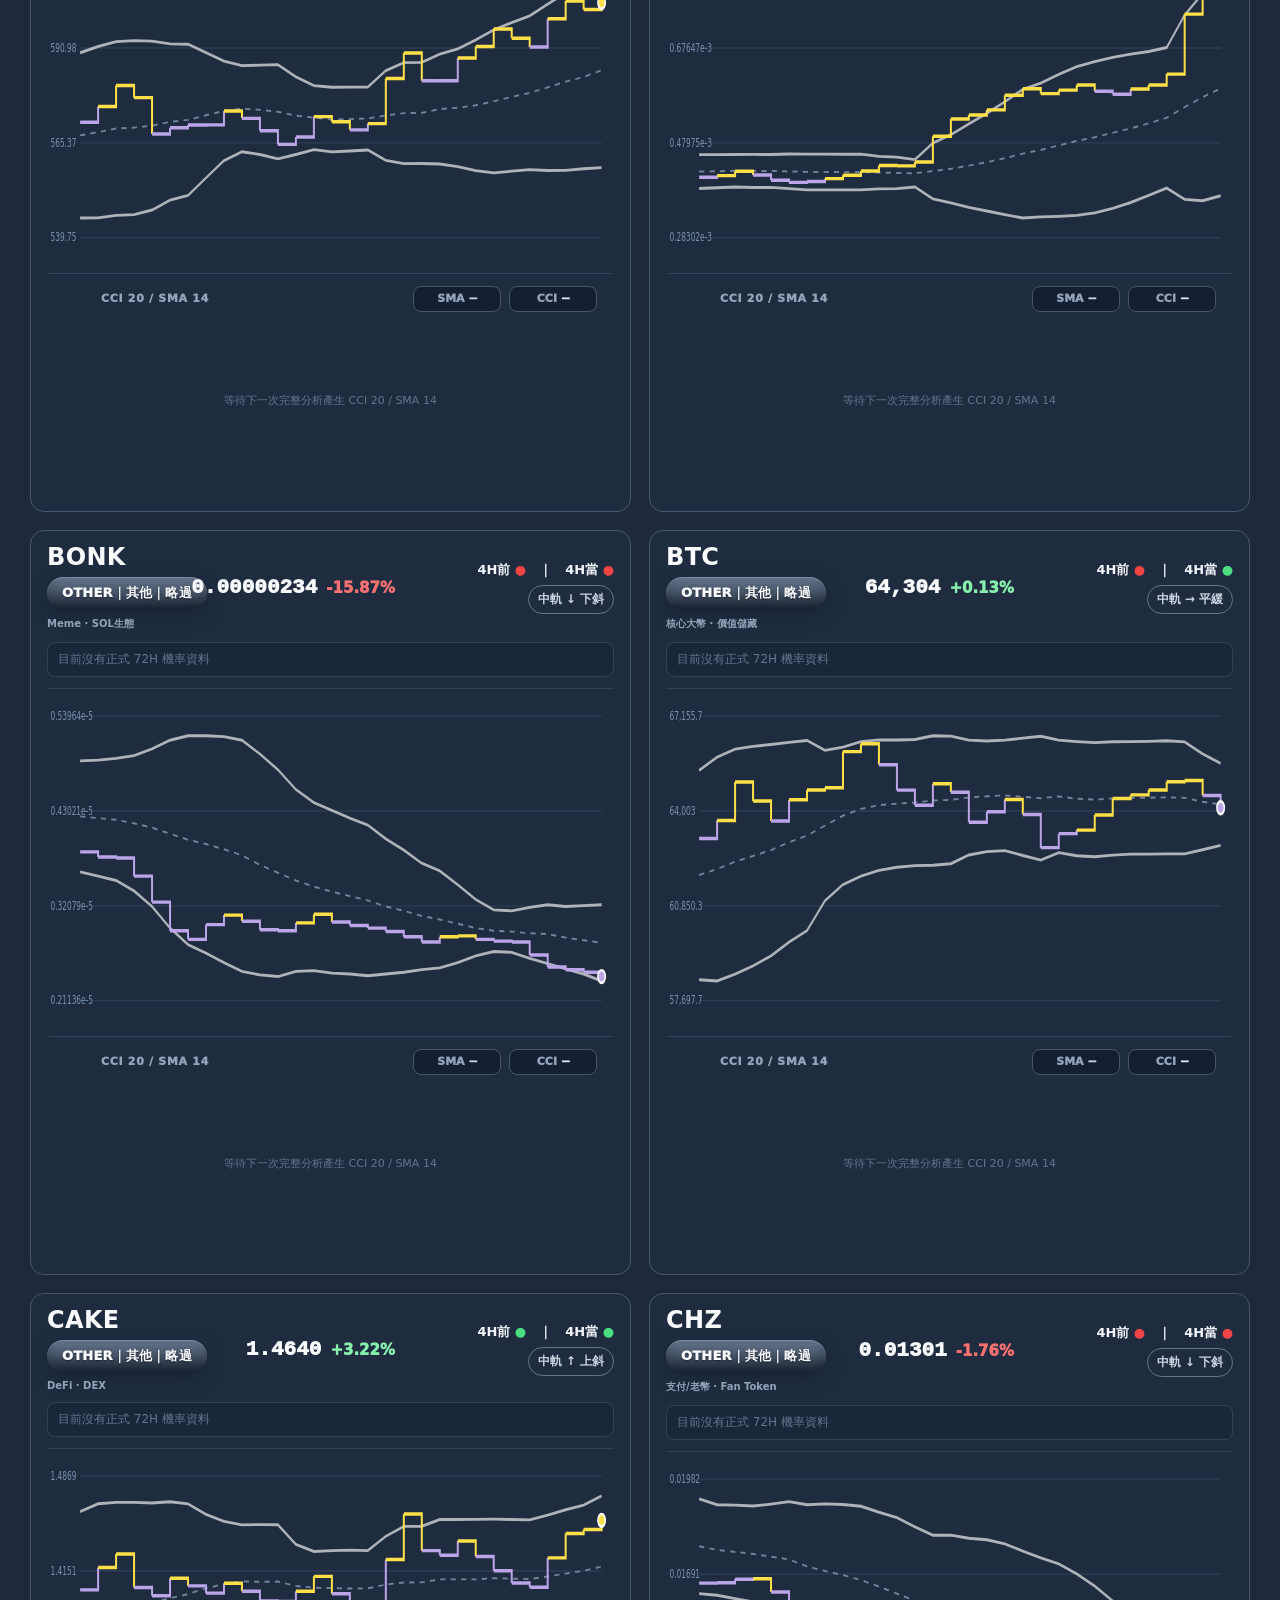
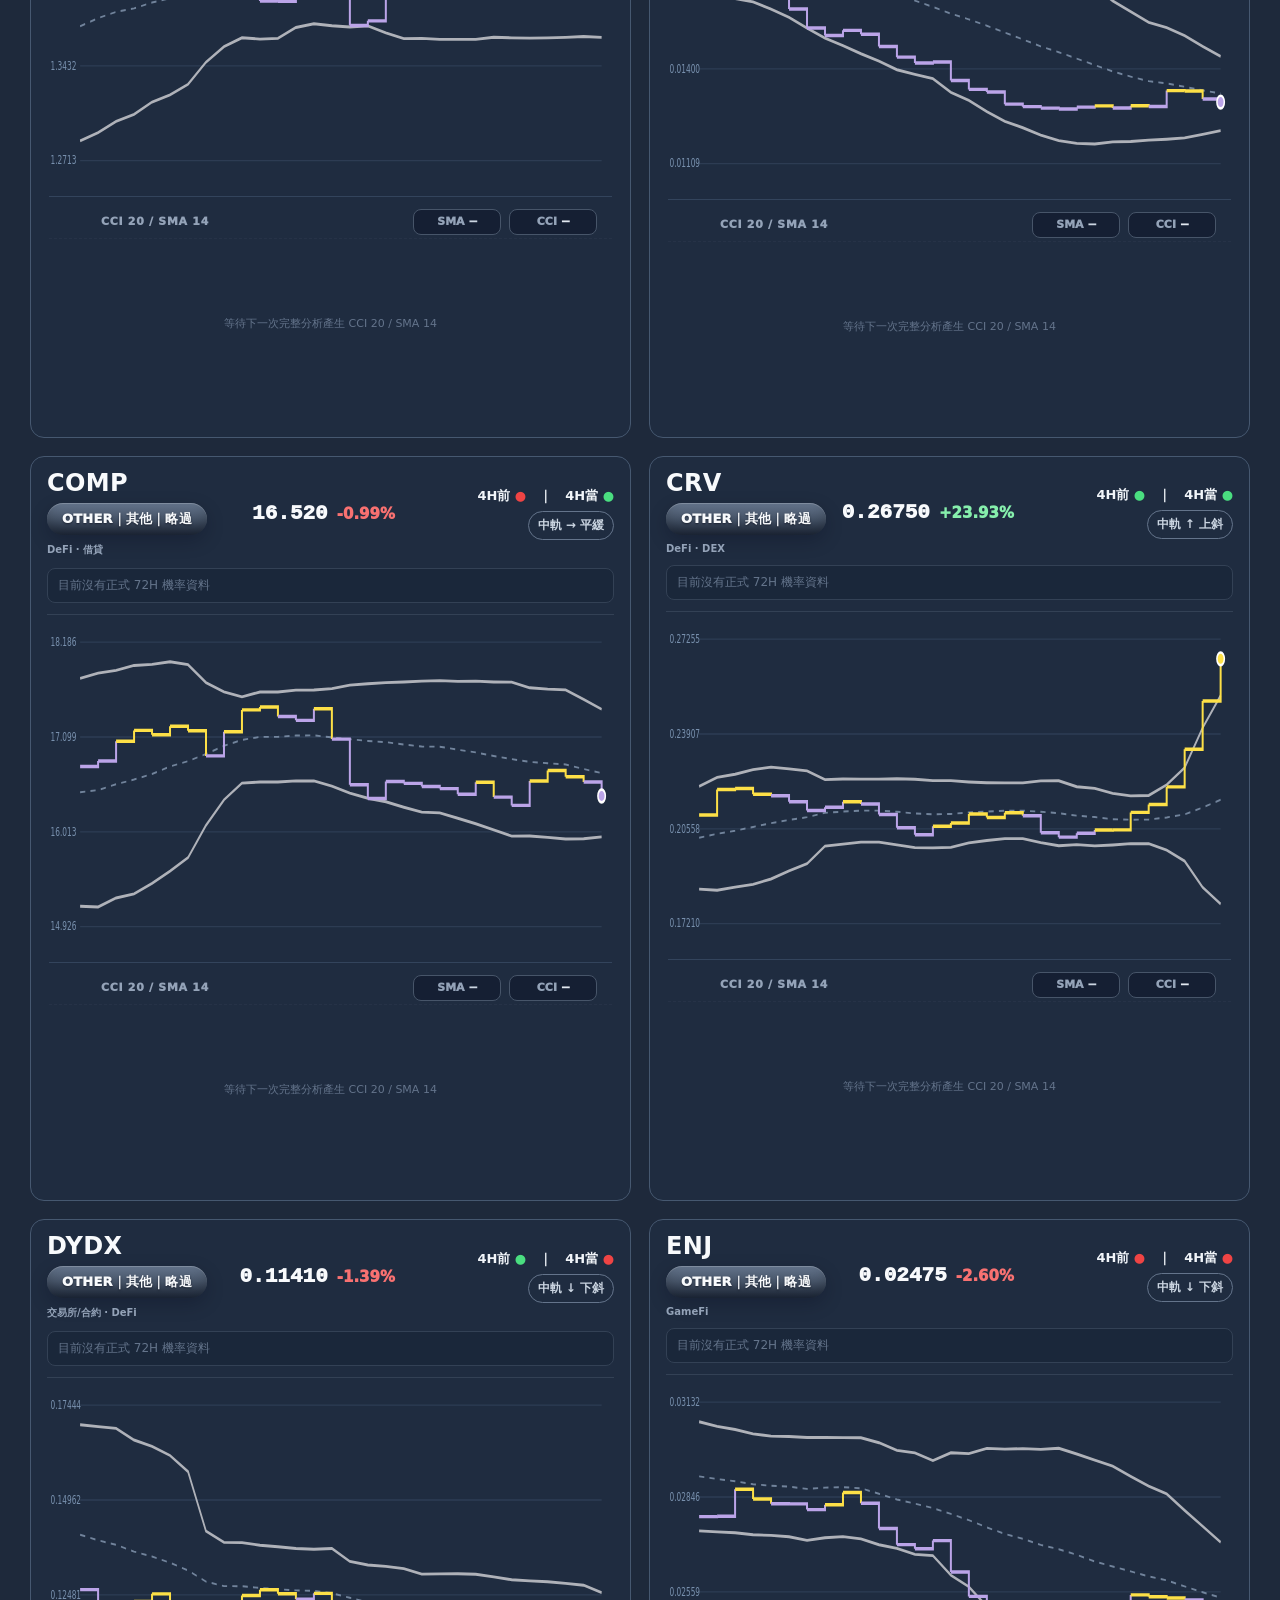
==== commit d70bb70b: "Add files via upload" ====
--- a/index.html
+++ b/index.html
@@ -91,8 +91,8 @@
 
 
 <div class="toast hidden" id="toast"></div>
-<script src="config.js?v=0.3.08"></script>
-<script src="app.js?v=0.3.08"></script>
+<script src="config.js?v=0.3.20"></script>
+<script src="app.js?v=0.3.20"></script>
 <script src="research-modal.js"></script>
 <script src="research-download.js"></script>
 </body>
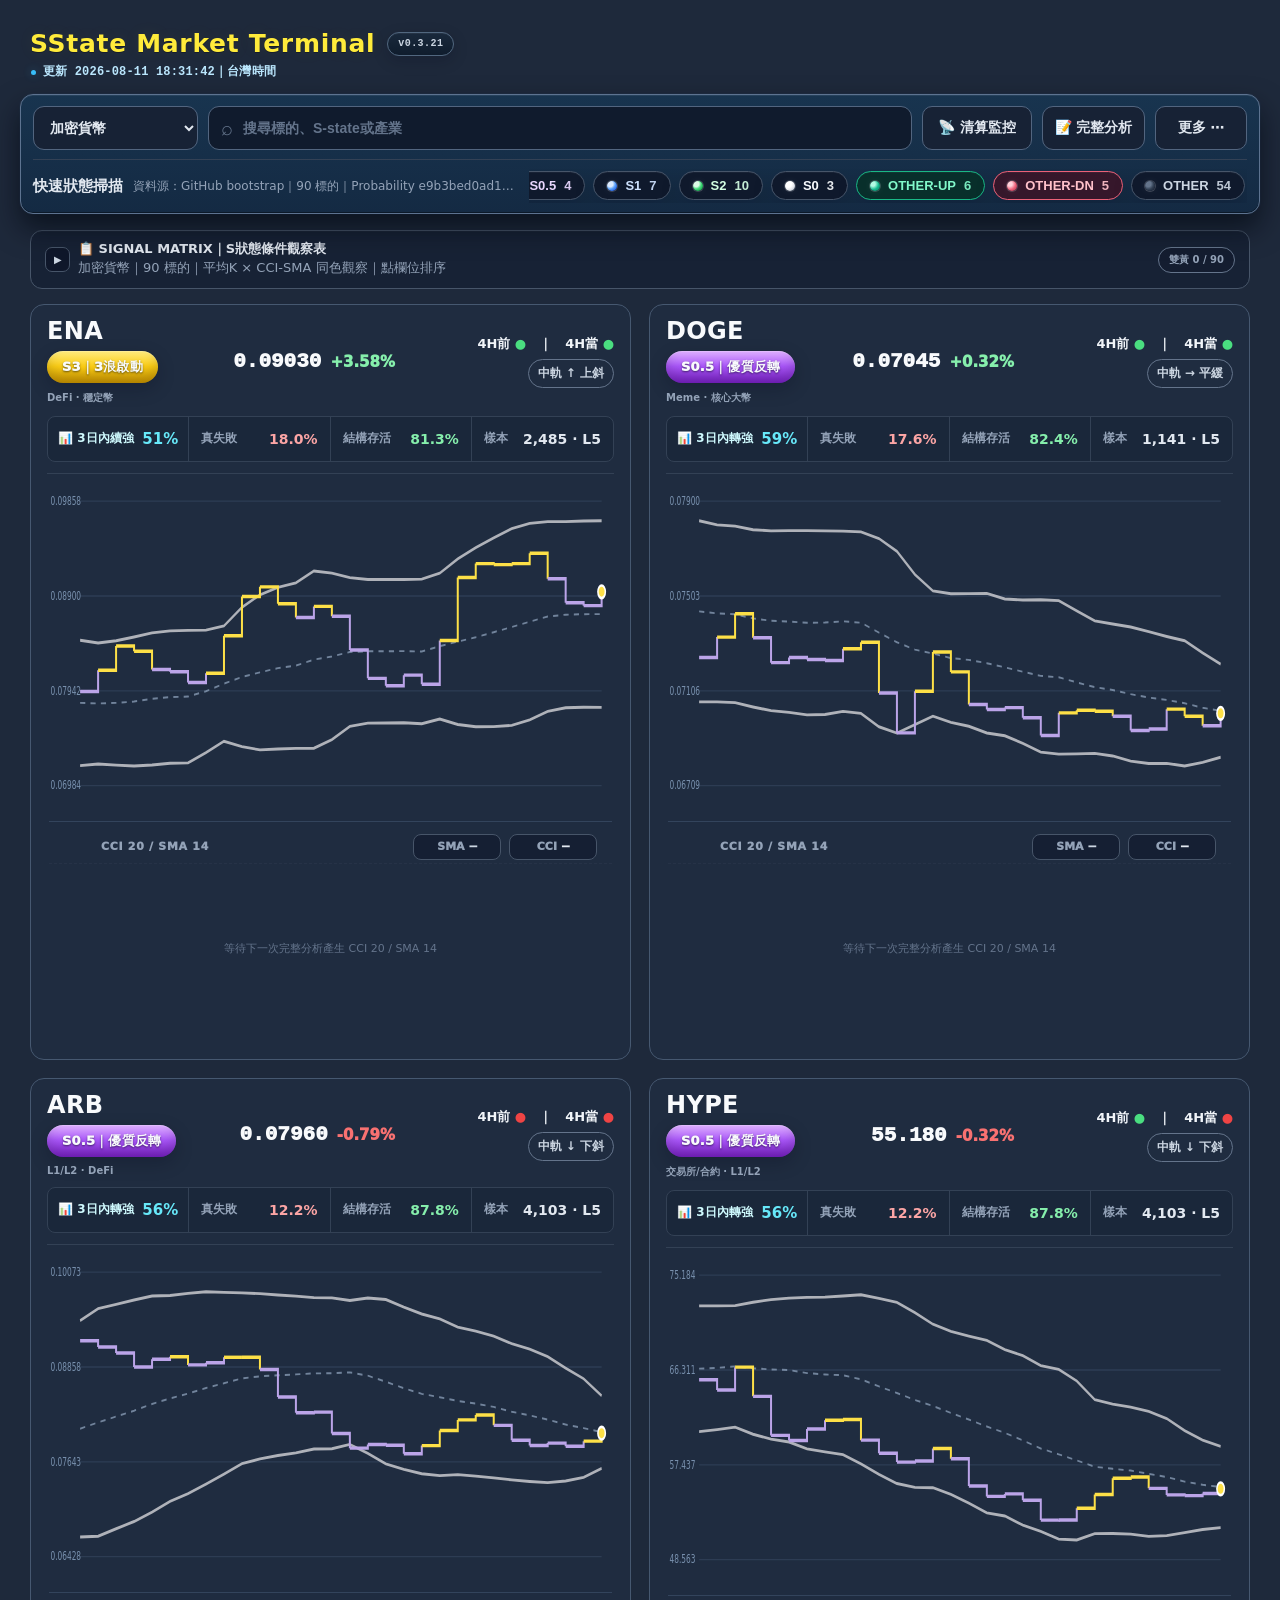
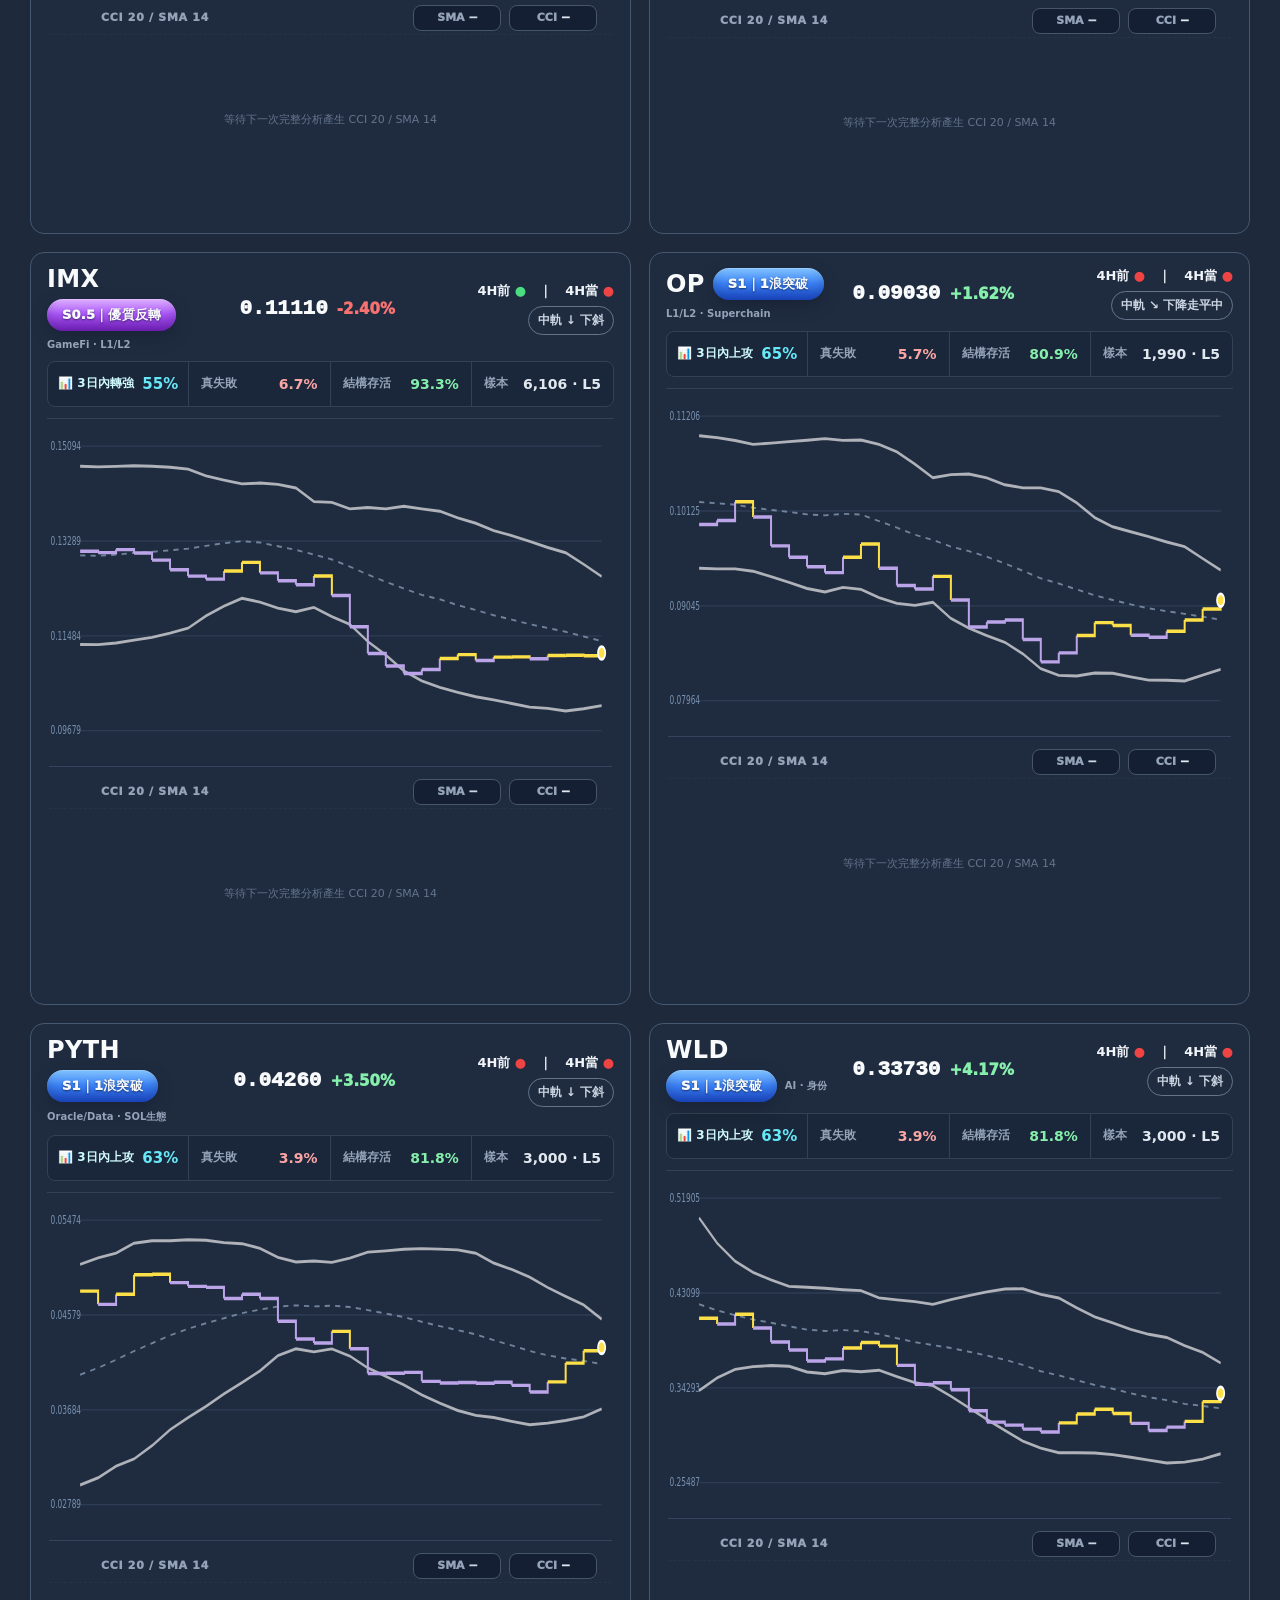
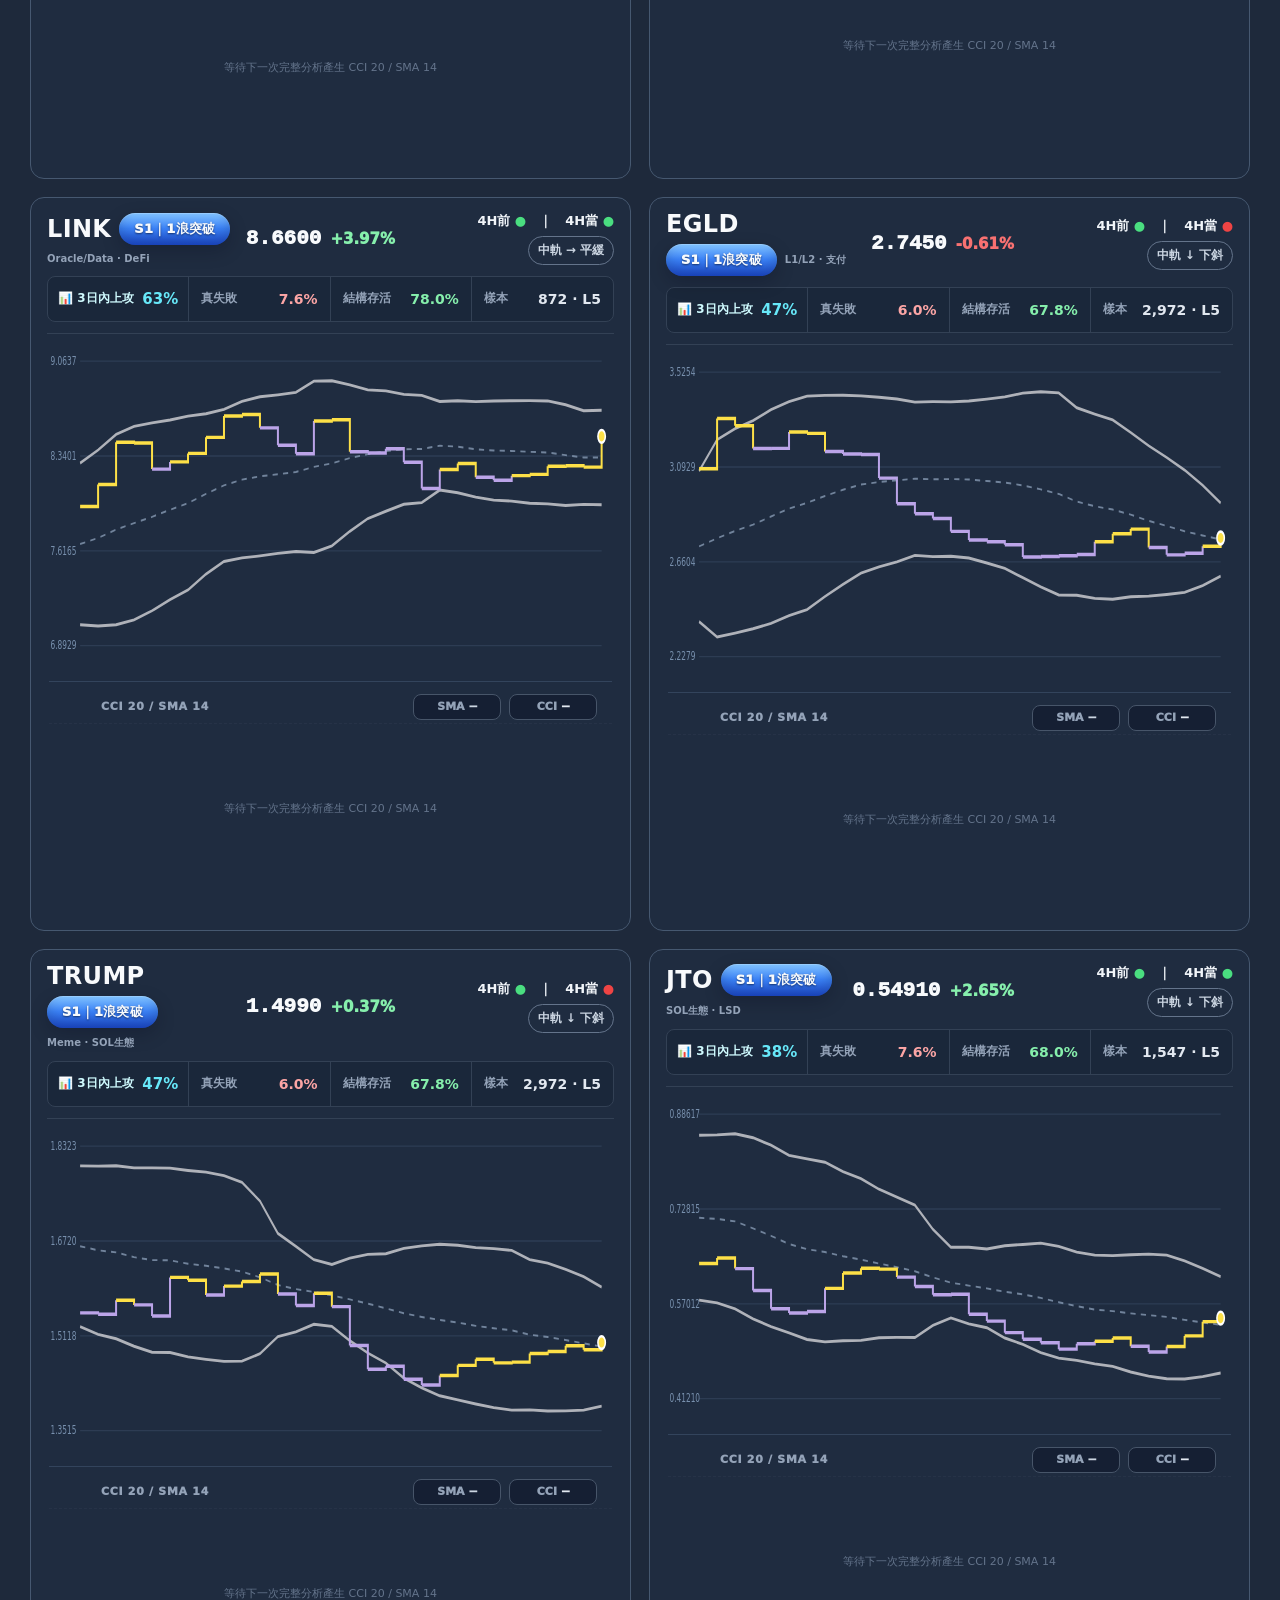
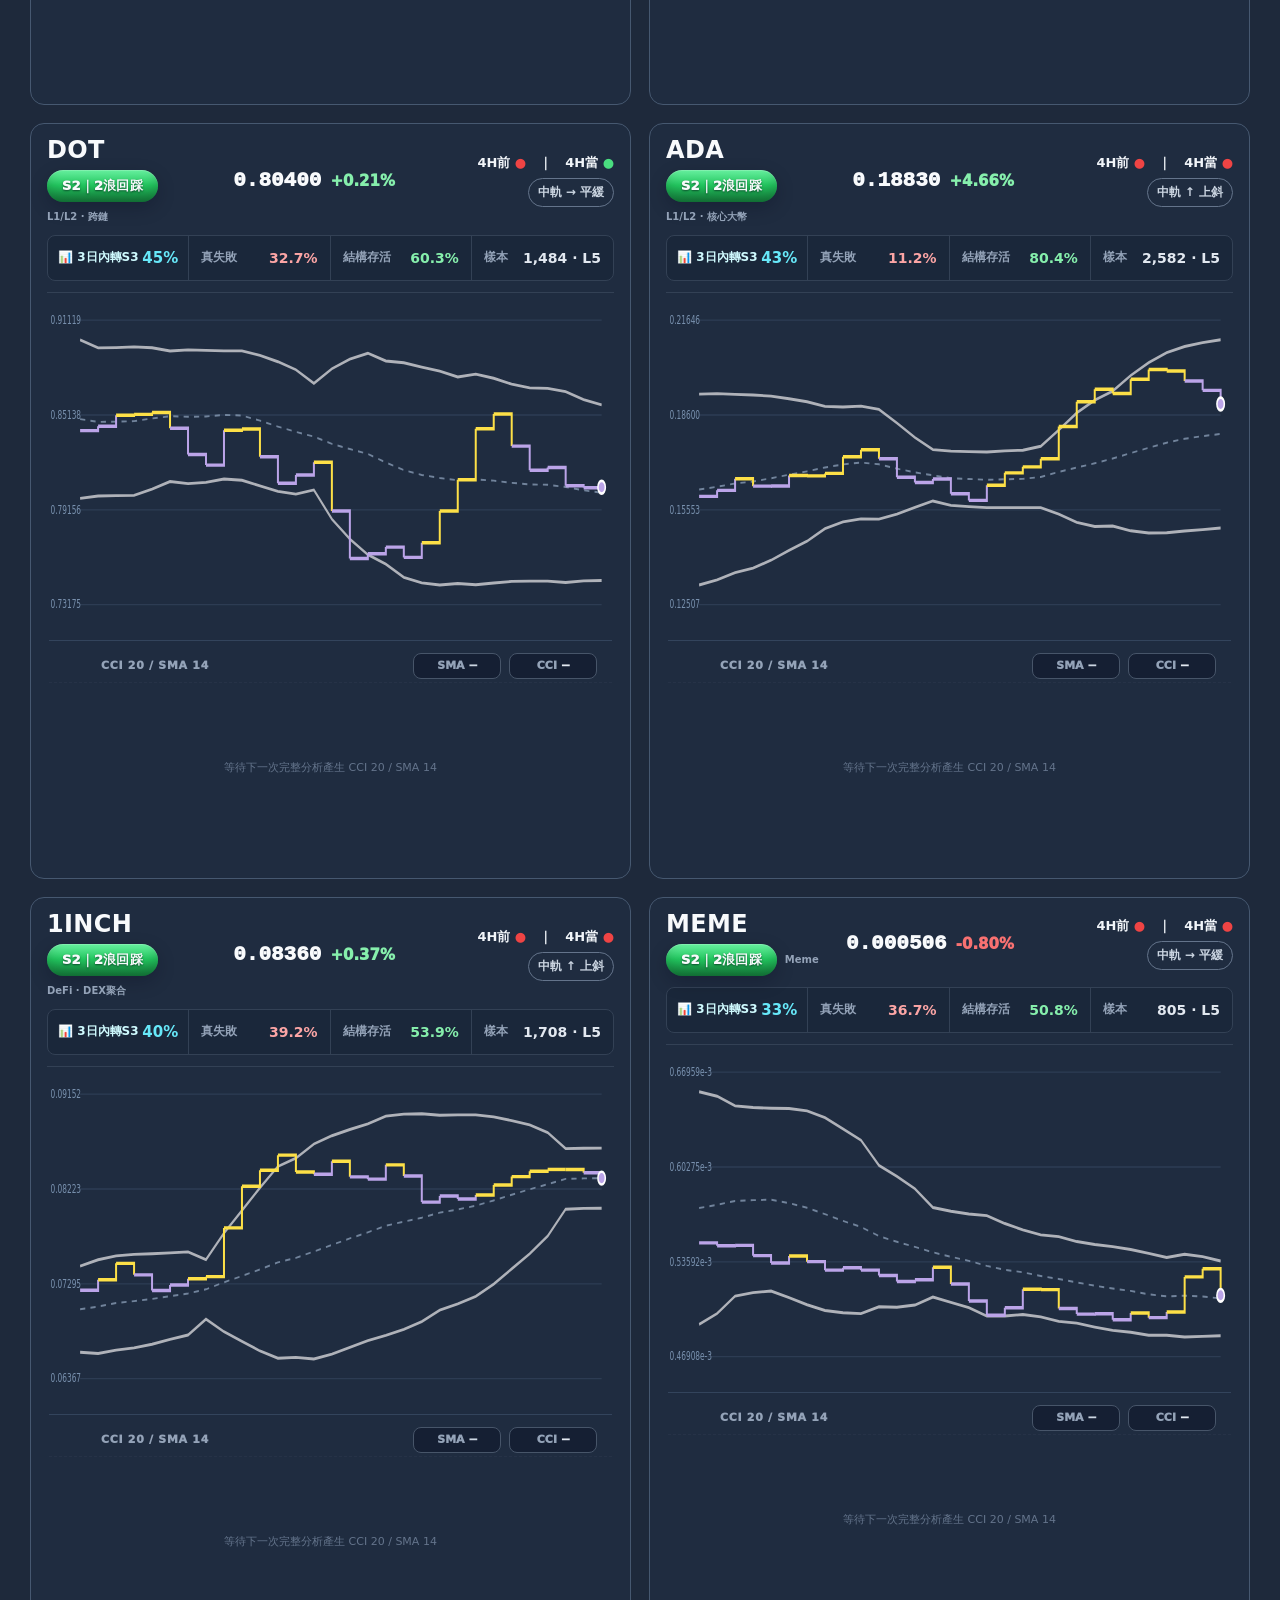
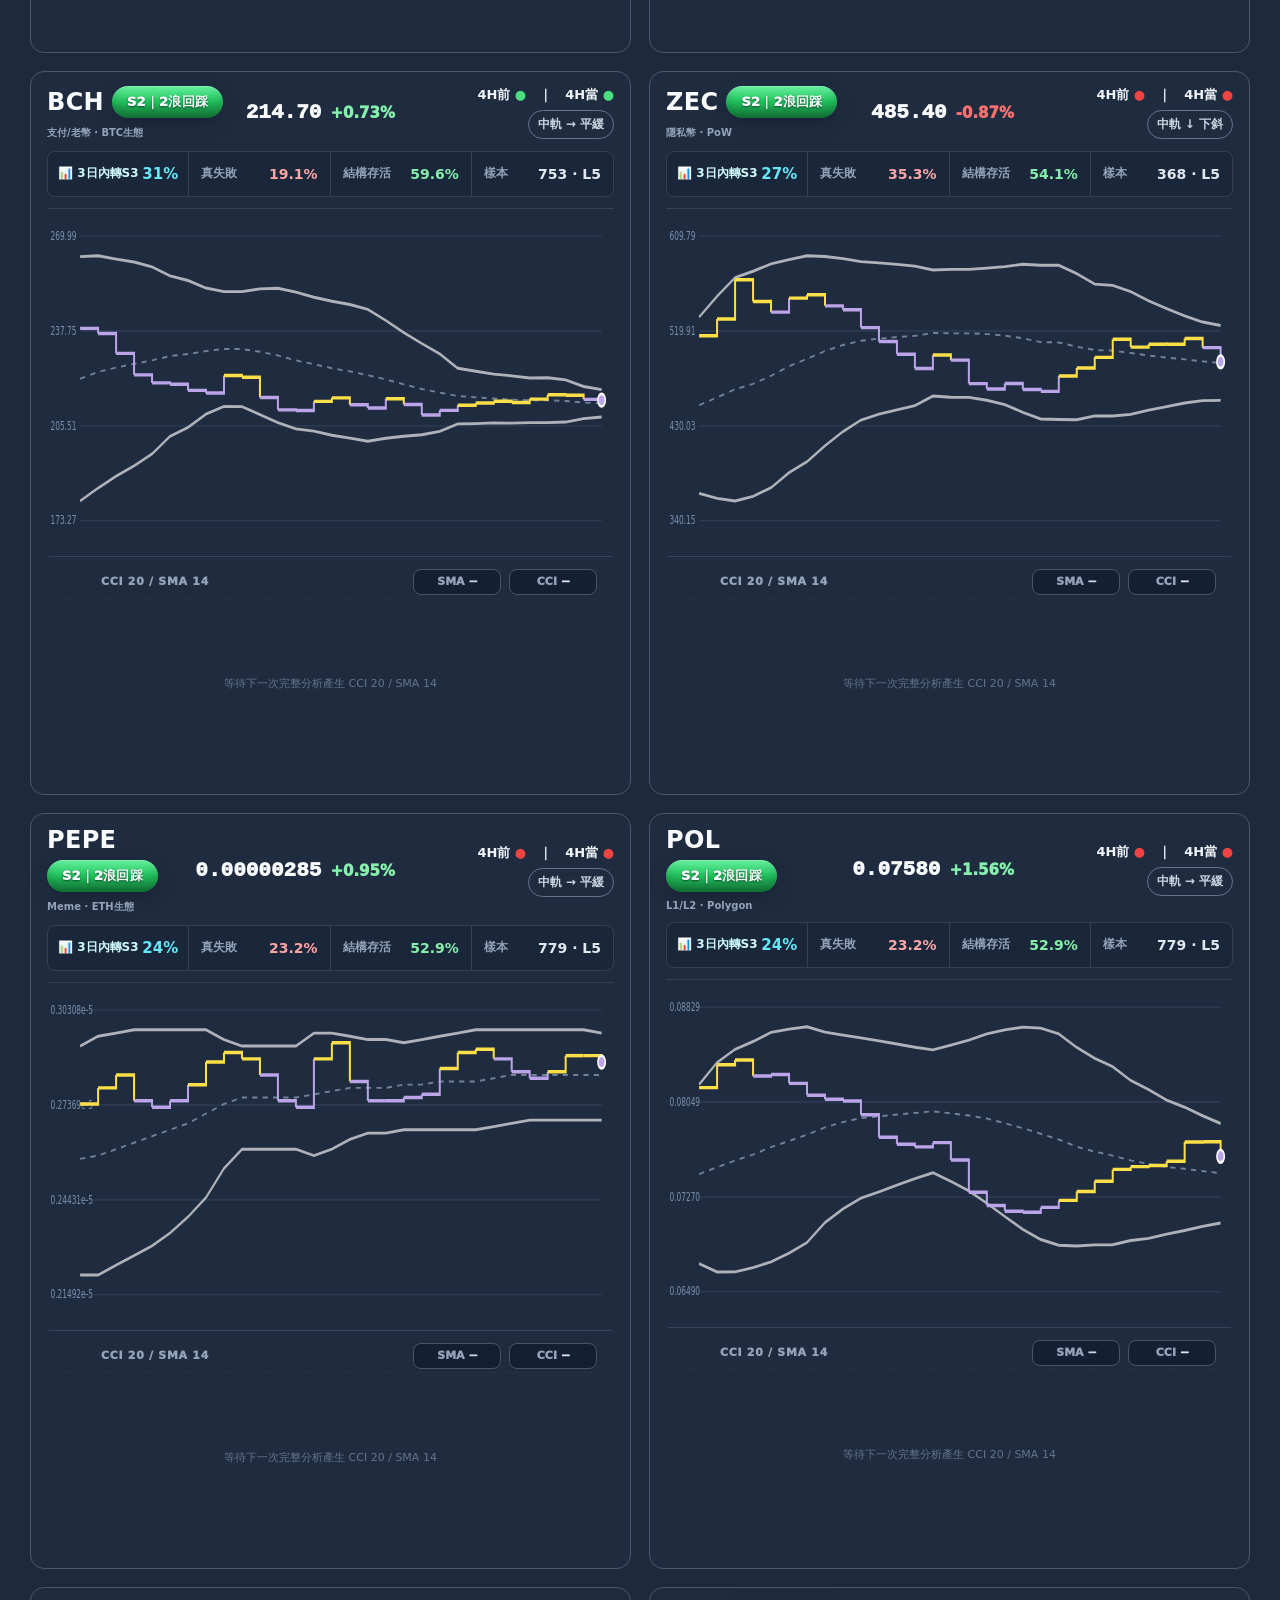
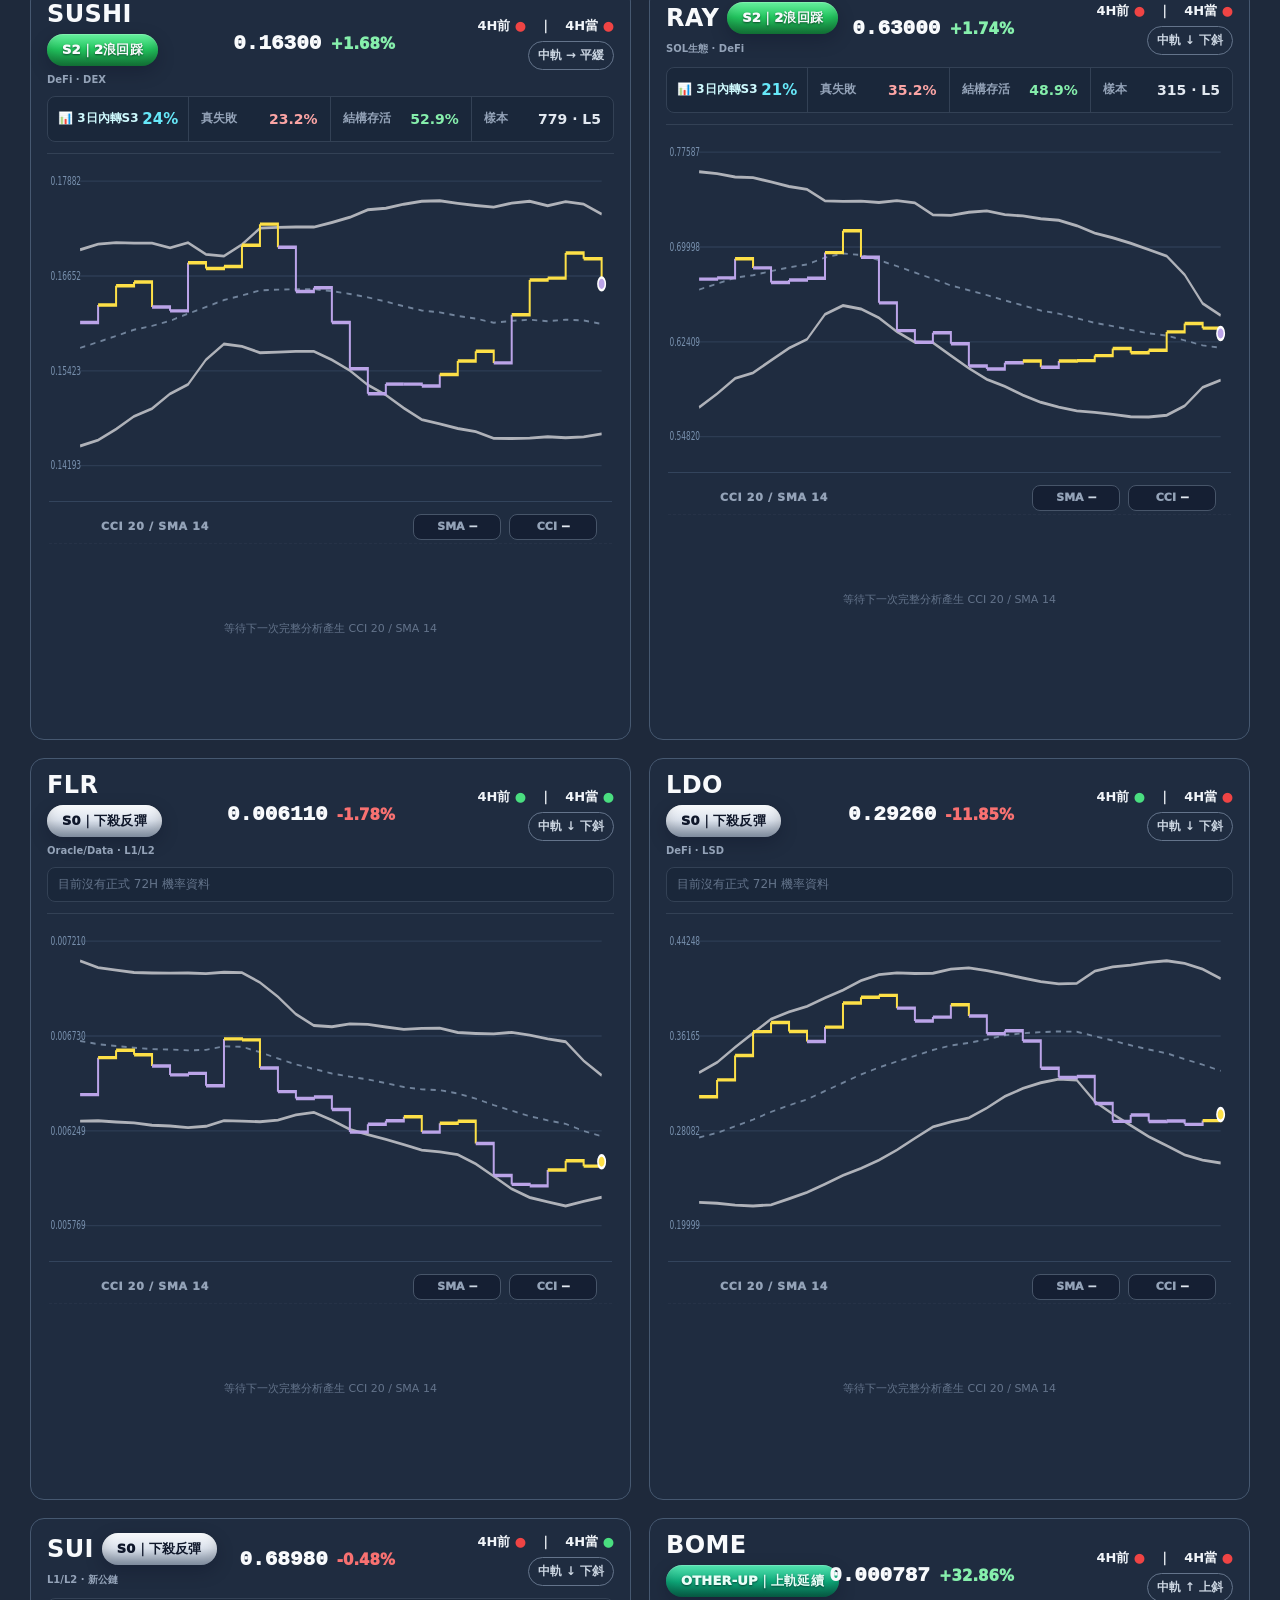
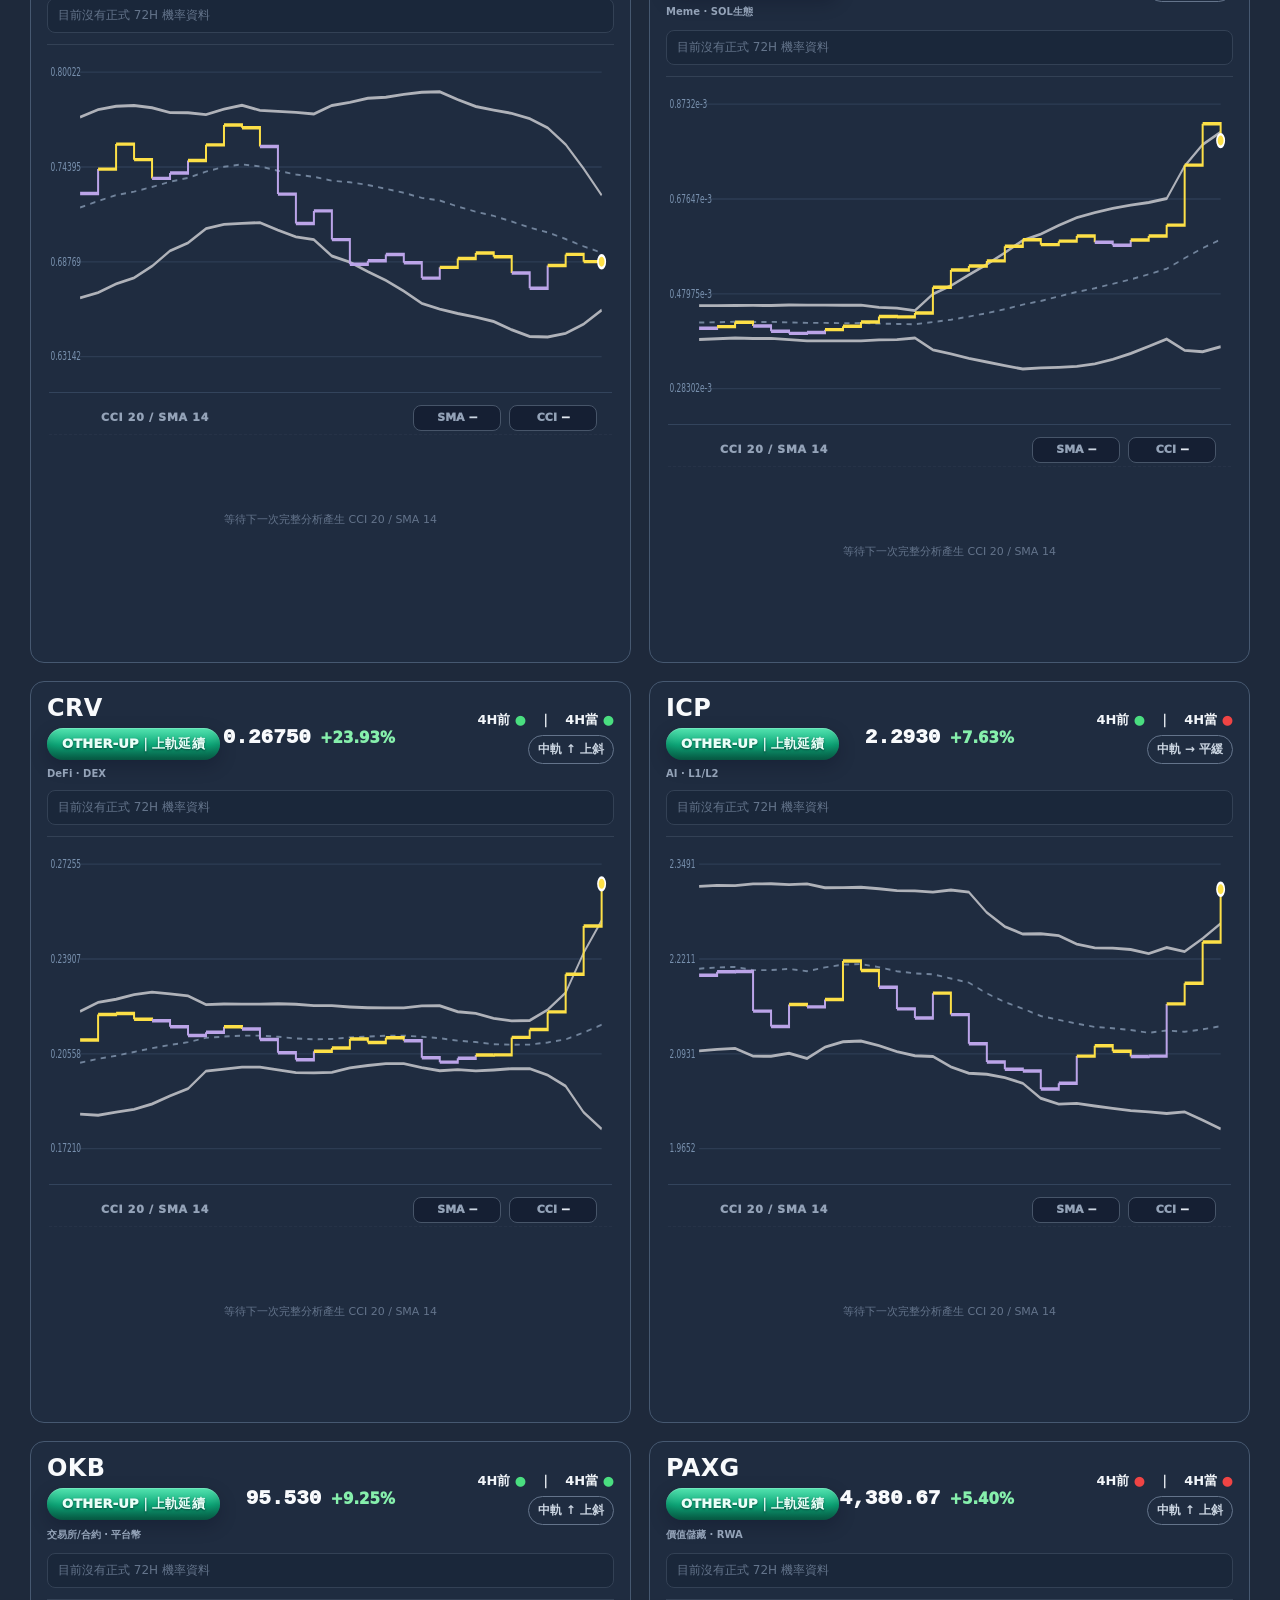
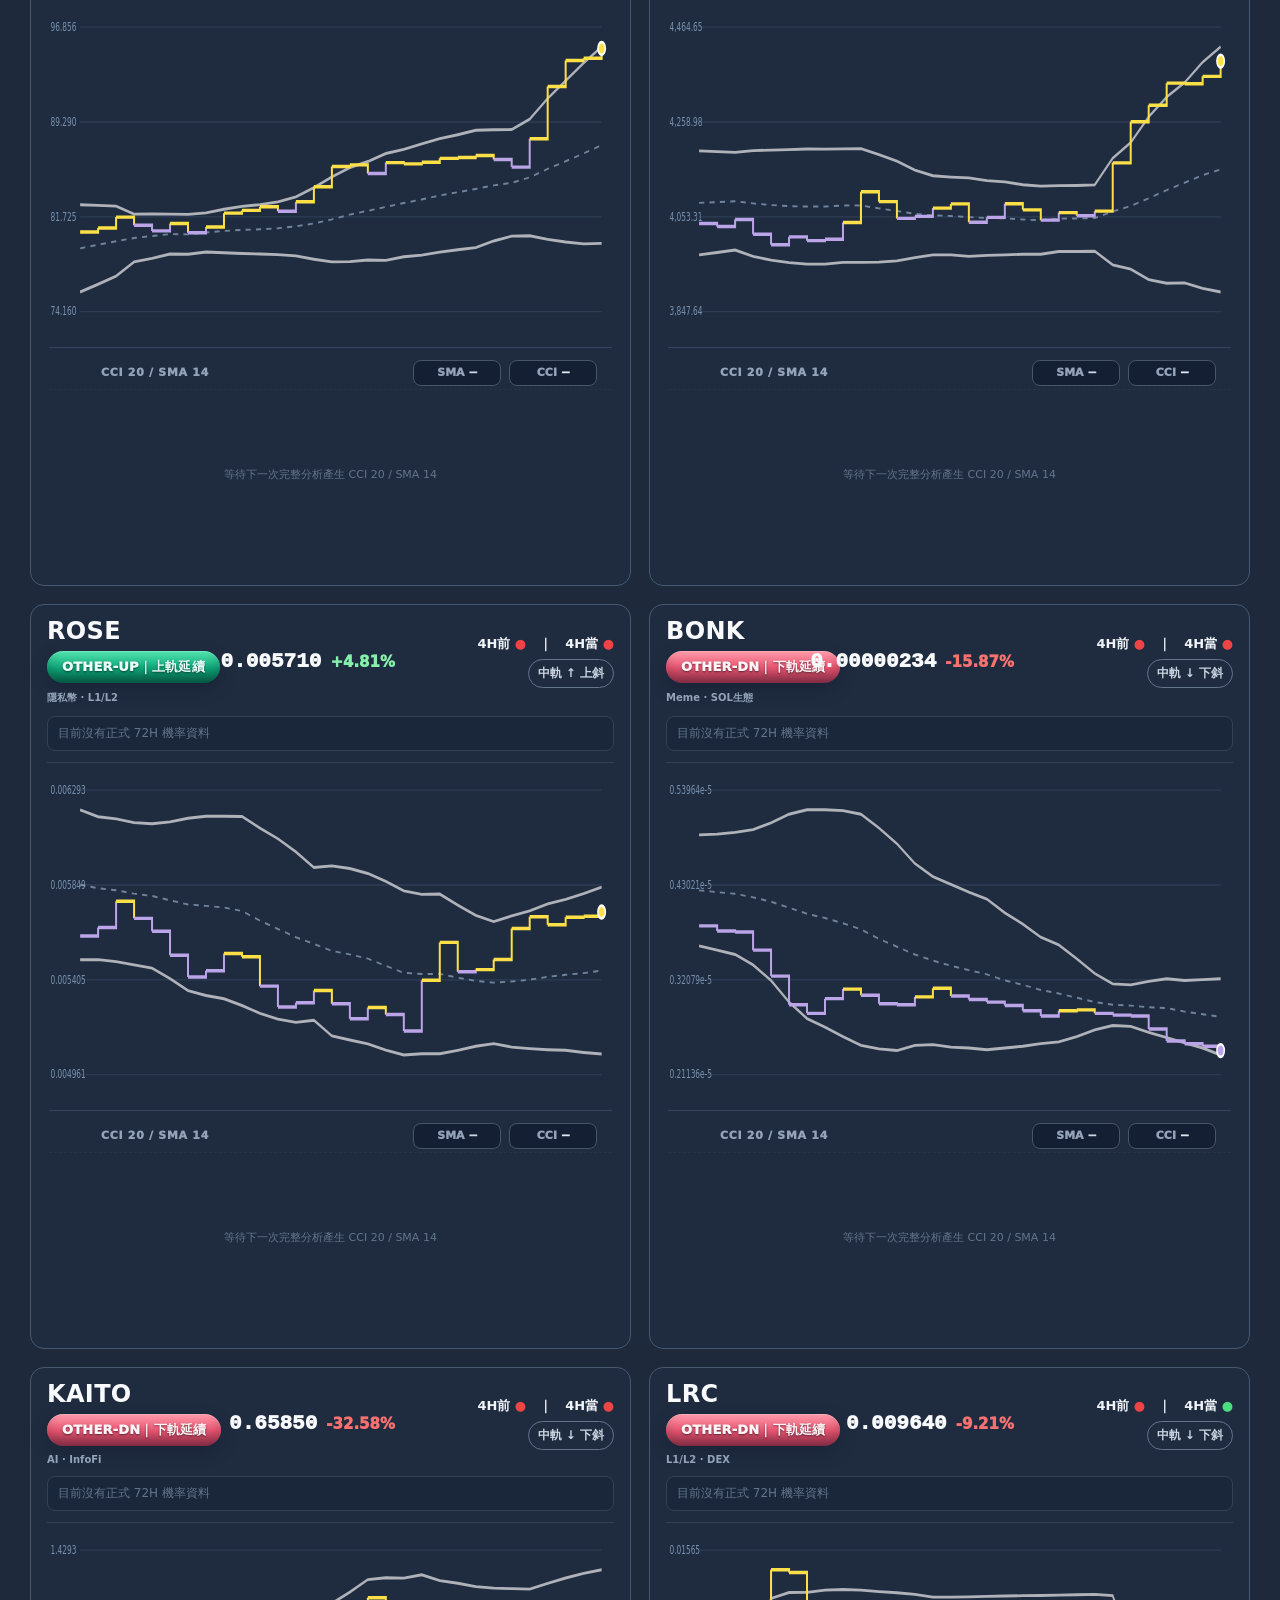
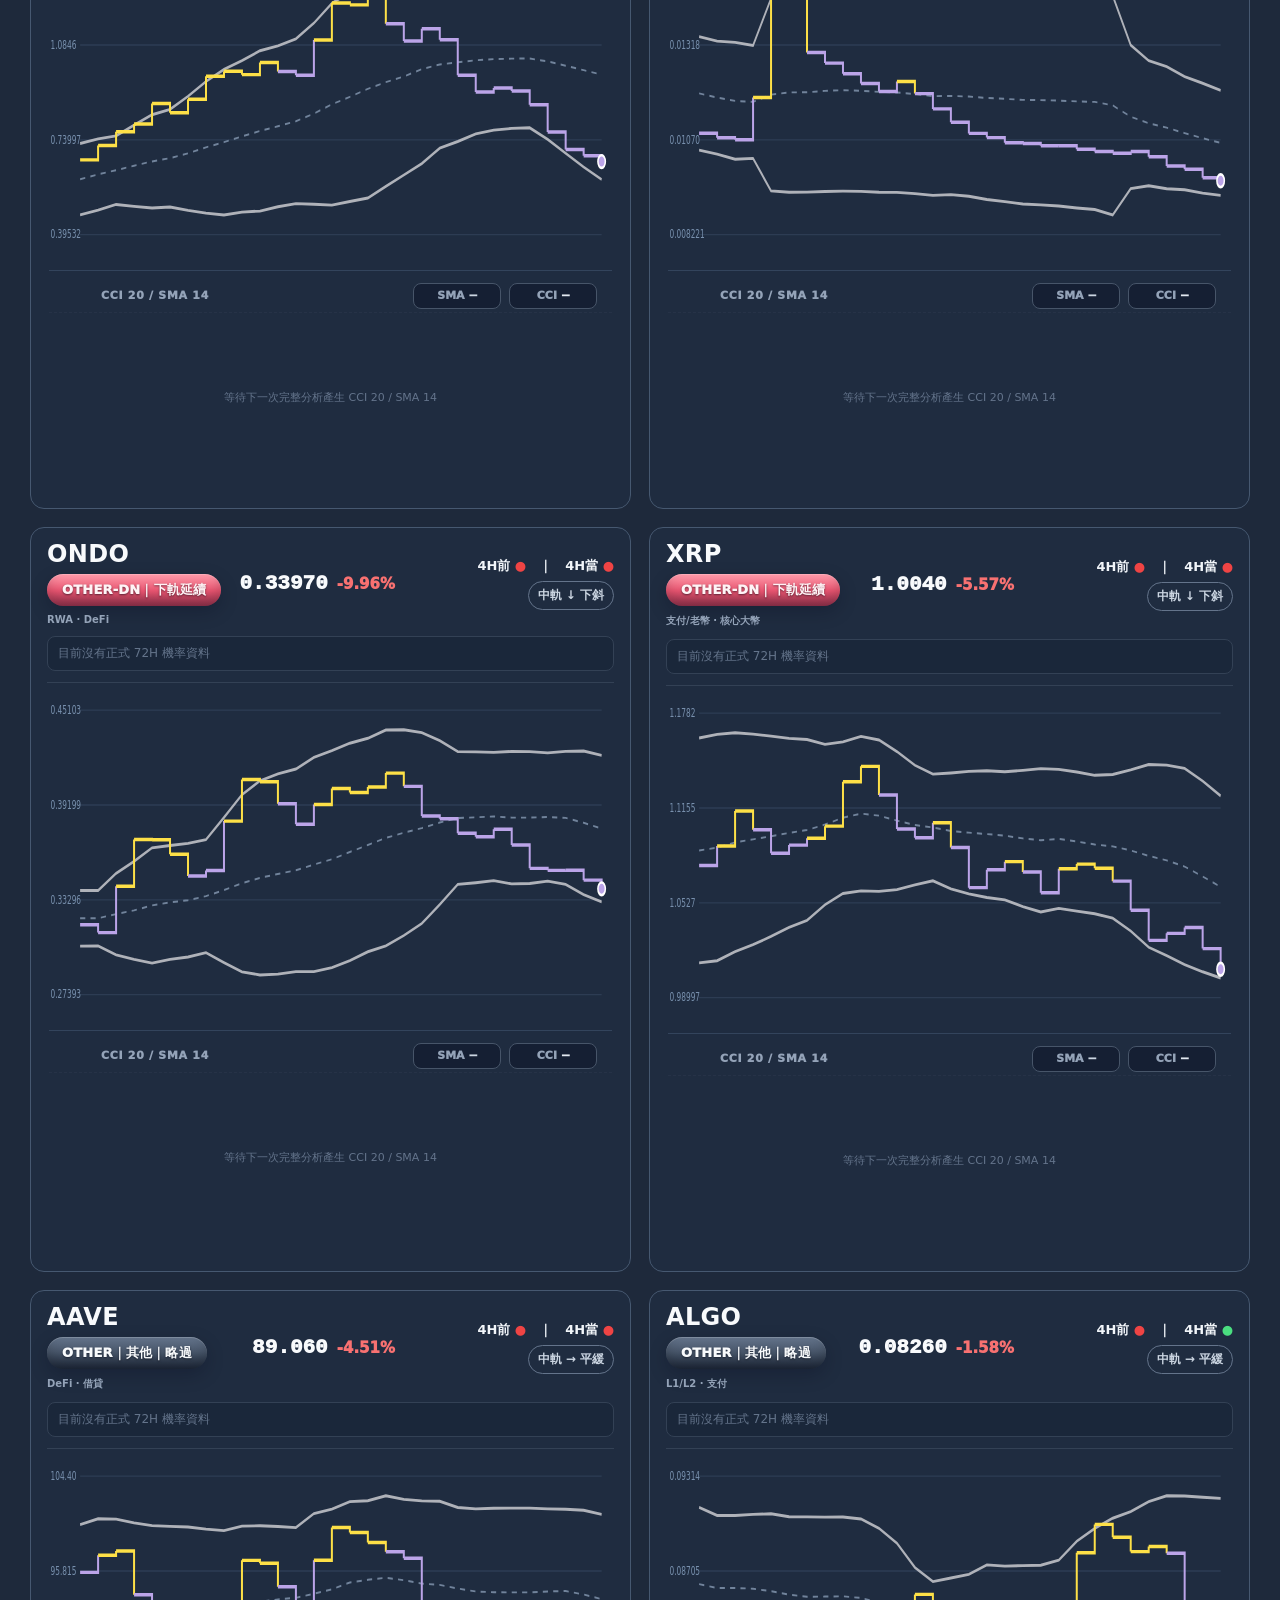
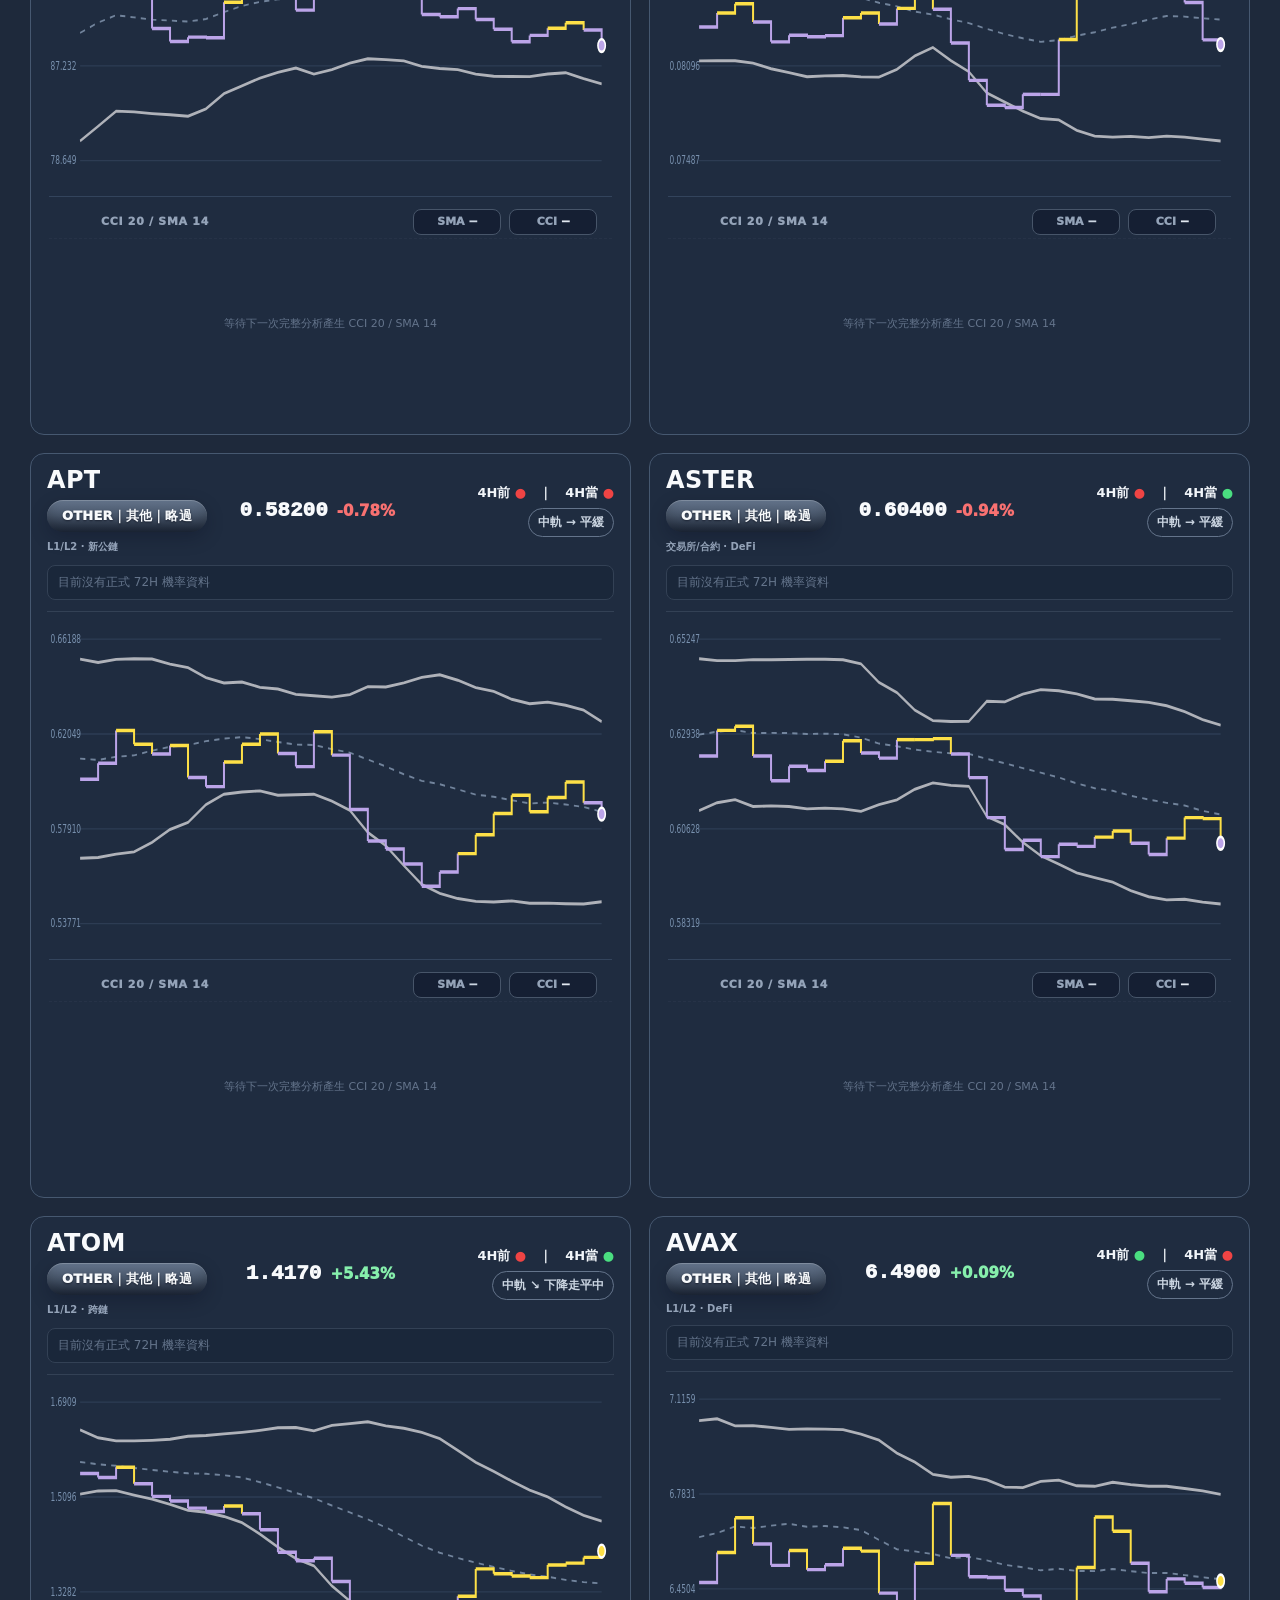
==== commit a8ef01d4: "Add files via upload" ====
--- a/index.html
+++ b/index.html
@@ -7,7 +7,7 @@
 <link href="./favicon.svg" rel="icon" type="image/svg+xml"/>
 <meta content="#1e293b" name="theme-color"/>
 <title>SStateMarketTerminal</title>
-<link href="styles.css?v=0.3.08" rel="stylesheet"/>
+<link href="styles.css?v=0.3.21" rel="stylesheet"/>
 <link href="research-modal.css" rel="stylesheet"/>
 </head>
 <body>
@@ -64,7 +64,7 @@
 </div>
 <div class="signal-matrix-body hidden" id="signal-matrix-body">
 <div class="signal-matrix-table-wrap" id="signal-matrix-table-wrap"></div>
-<div class="signal-matrix-footnote">平均K = 最新日線 Heikin-Ashi 顏色；CCI-SMA = CCI20 的 SMA14 最新階梯顏色。黃色＋黃色可快速辨識「雙黃」條件；所有欄位皆可點擊排序。</div>
+<div class="signal-matrix-footnote">OTHER-UP／OTHER-DN 為主頁貼軌延續細分類，原 Champion 訓練狀態仍保留 OTHER。平均K = 最新日線 Heikin-Ashi 顏色；CCI-SMA = CCI20 的 SMA14 最新階梯顏色。黃色＋黃色可快速辨識「雙黃」條件；所有欄位皆可點擊排序。</div>
 </div>
 </section>
 
@@ -91,8 +91,9 @@
 
 
 <div class="toast hidden" id="toast"></div>
-<script src="config.js?v=0.3.20"></script>
-<script src="app.js?v=0.3.20"></script>
+<script src="config.js?v=0.3.21"></script>
+<script src="monitor-engine.js?v=0.3.21"></script>
+<script src="app.js?v=0.3.21"></script>
 <script src="research-modal.js"></script>
 <script src="research-download.js"></script>
 </body>
--- a/styles.css
+++ b/styles.css
@@ -1463,3 +1463,15 @@
 @media(max-width:760px){
   .signal-matrix-return{top:calc(55% - 130px);width:38px;min-height:64px}
 }
+
+/* v0.3.21 — OTHER rail-extension semantics on homepage; original Champion model remains untouched. */
+.sticky-control-deck .filter.state-other-up{border-color:#19b886;color:#81f8ca;background:rgba(7,48,40,.9)}
+.sticky-control-deck .filter.state-other-dn{border-color:#ec6178;color:#ffc1ca;background:rgba(60,21,39,.85)}
+.filter-dot-other-up{background:radial-gradient(circle at 30% 30%,#b1fbe3 0 22%,#18bc92 55%,#086d56 100%)}
+.filter-dot-other-dn{background:radial-gradient(circle at 30% 30%,#ffd2db 0 22%,#ef667e 55%,#9d2440 100%)}
+.card-symbol-group .state-pill.state-other-up{background:linear-gradient(180deg,#55e5b1 0%,#0da879 53%,#08664d 100%);color:#e9fff8}
+.card-symbol-group .state-pill.state-other-dn{background:linear-gradient(180deg,#ff9cab 0%,#e85470 53%,#97334f 100%);color:#fff4f6}
+.signal-state.state-other-up{border-color:#1fc99c;color:#b8ffe6;background:#0d4f40}
+.signal-state.state-other-dn{border-color:#f16d88;color:#ffced8;background:#59233a}
+.sector-token-state.other-up{border-color:#18b991;color:#8af5cb;background:#083e35}
+.sector-token-state.other-dn{border-color:#df5979;color:#ffabbc;background:#492235}
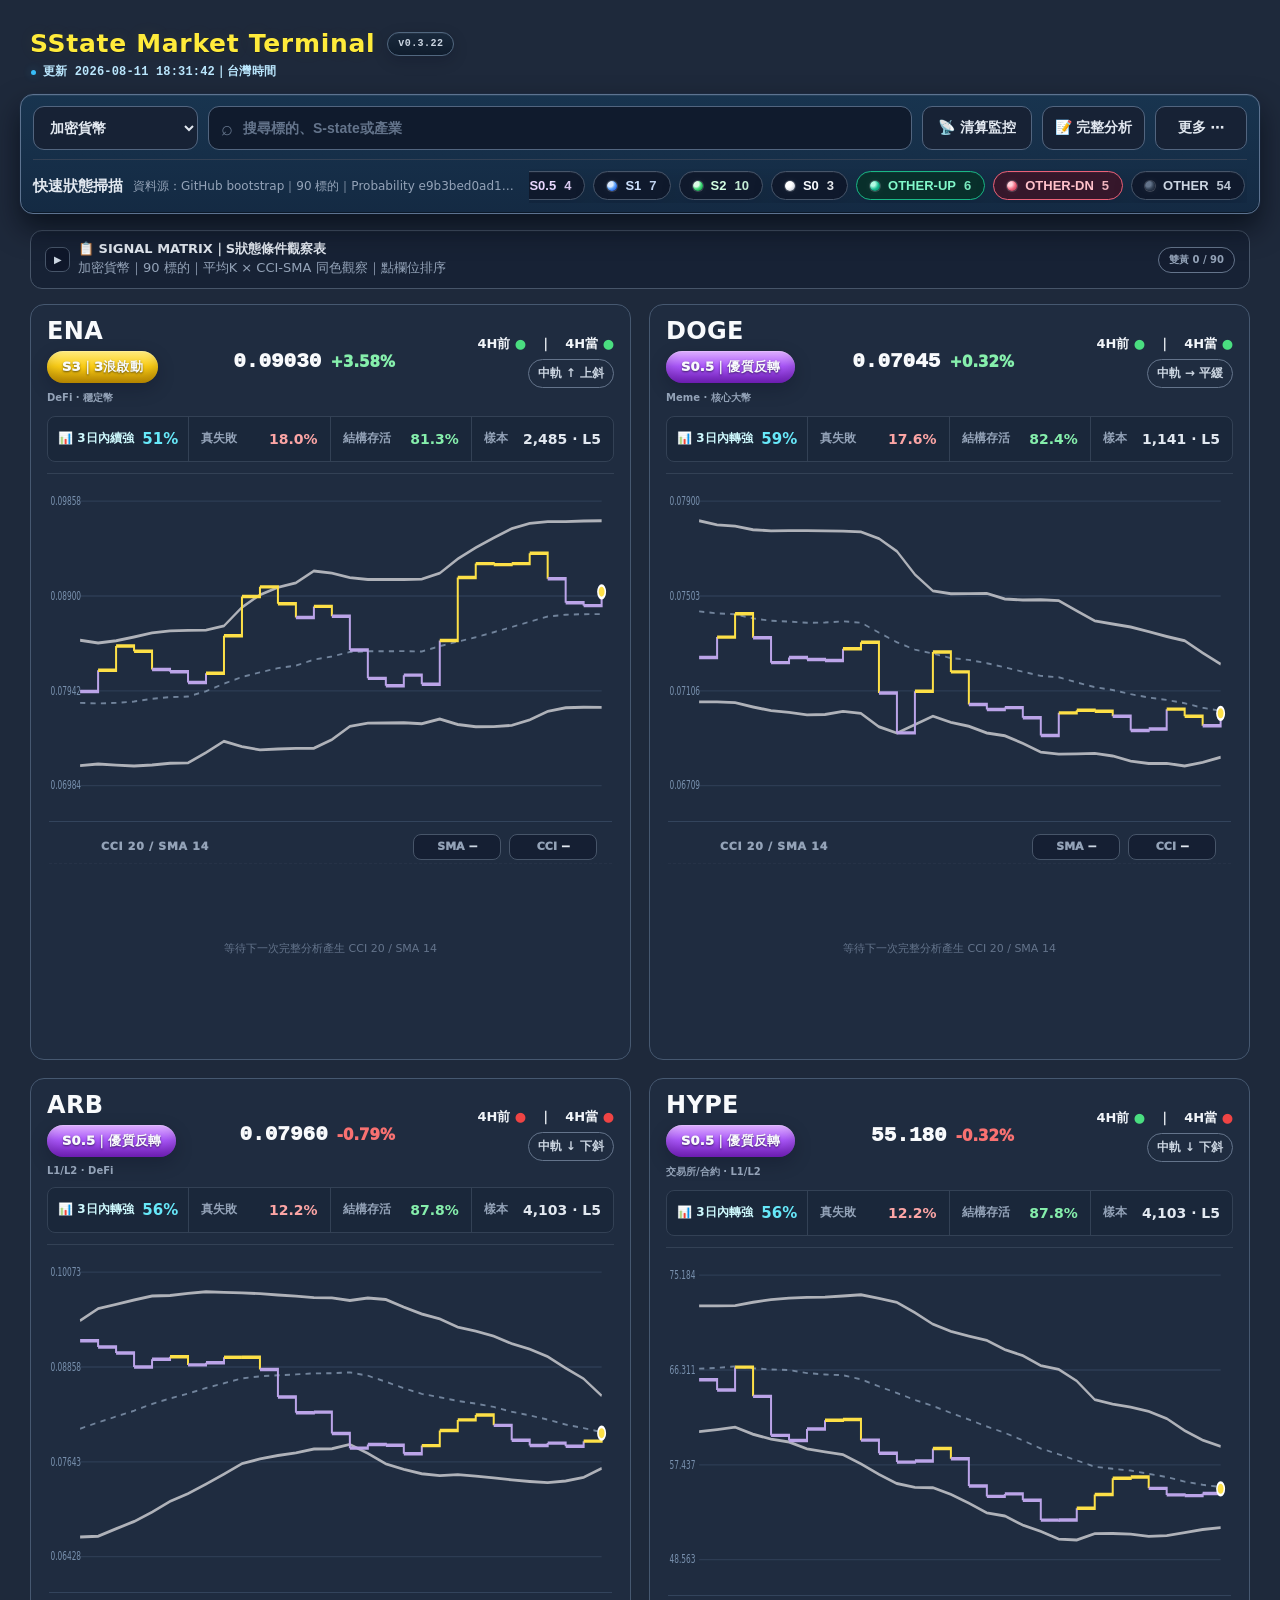
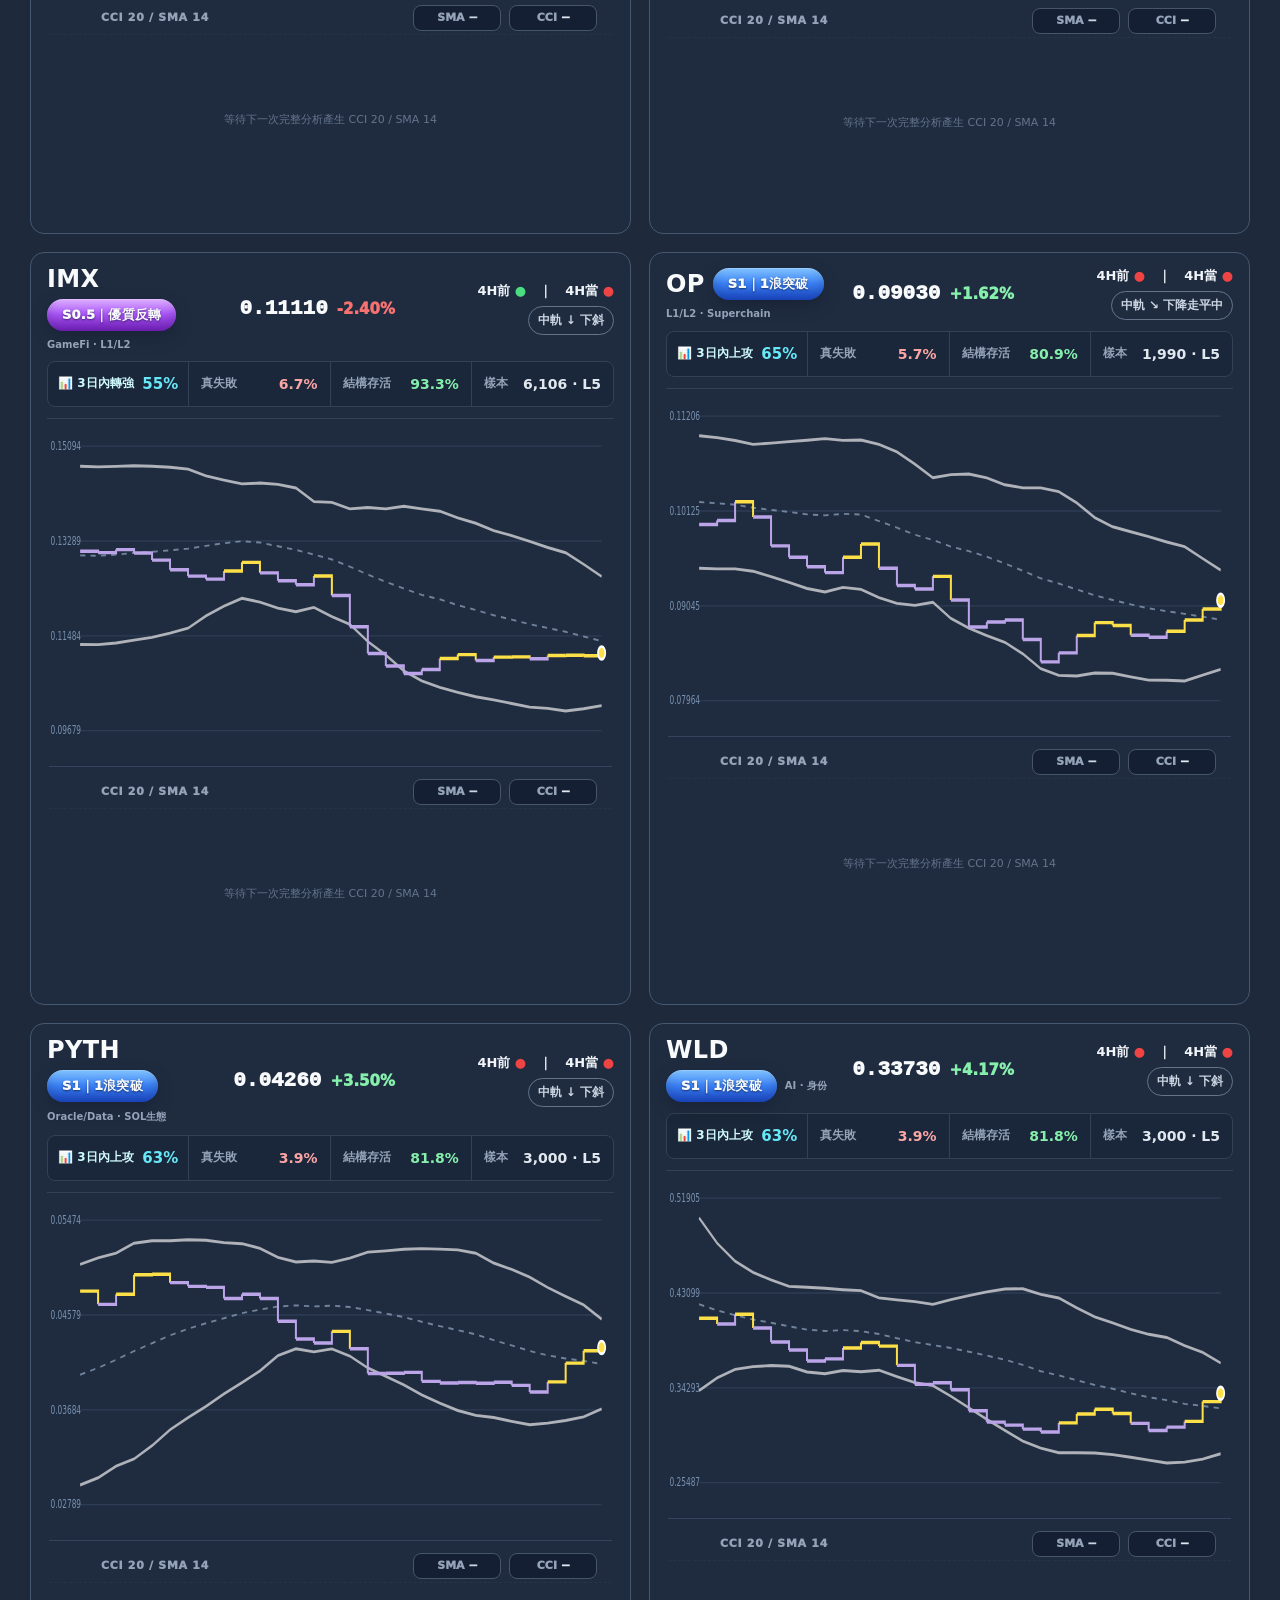
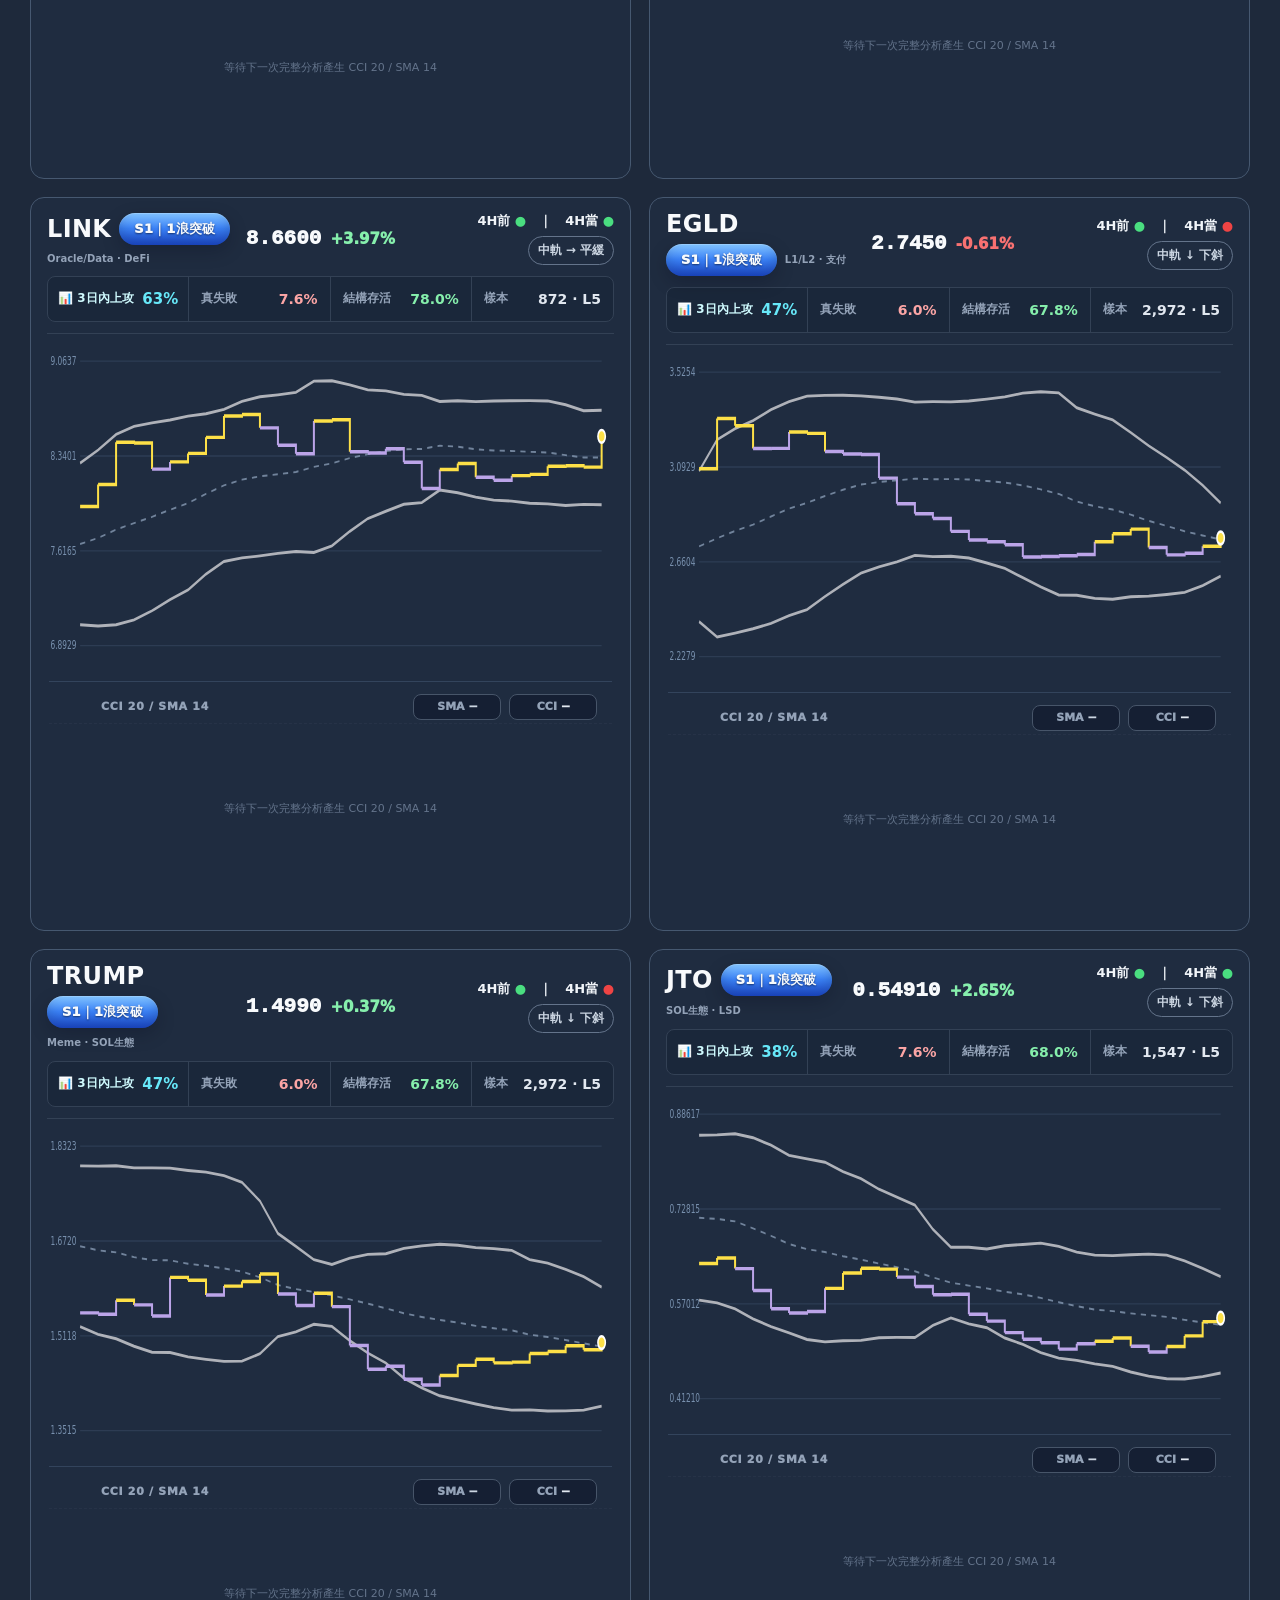
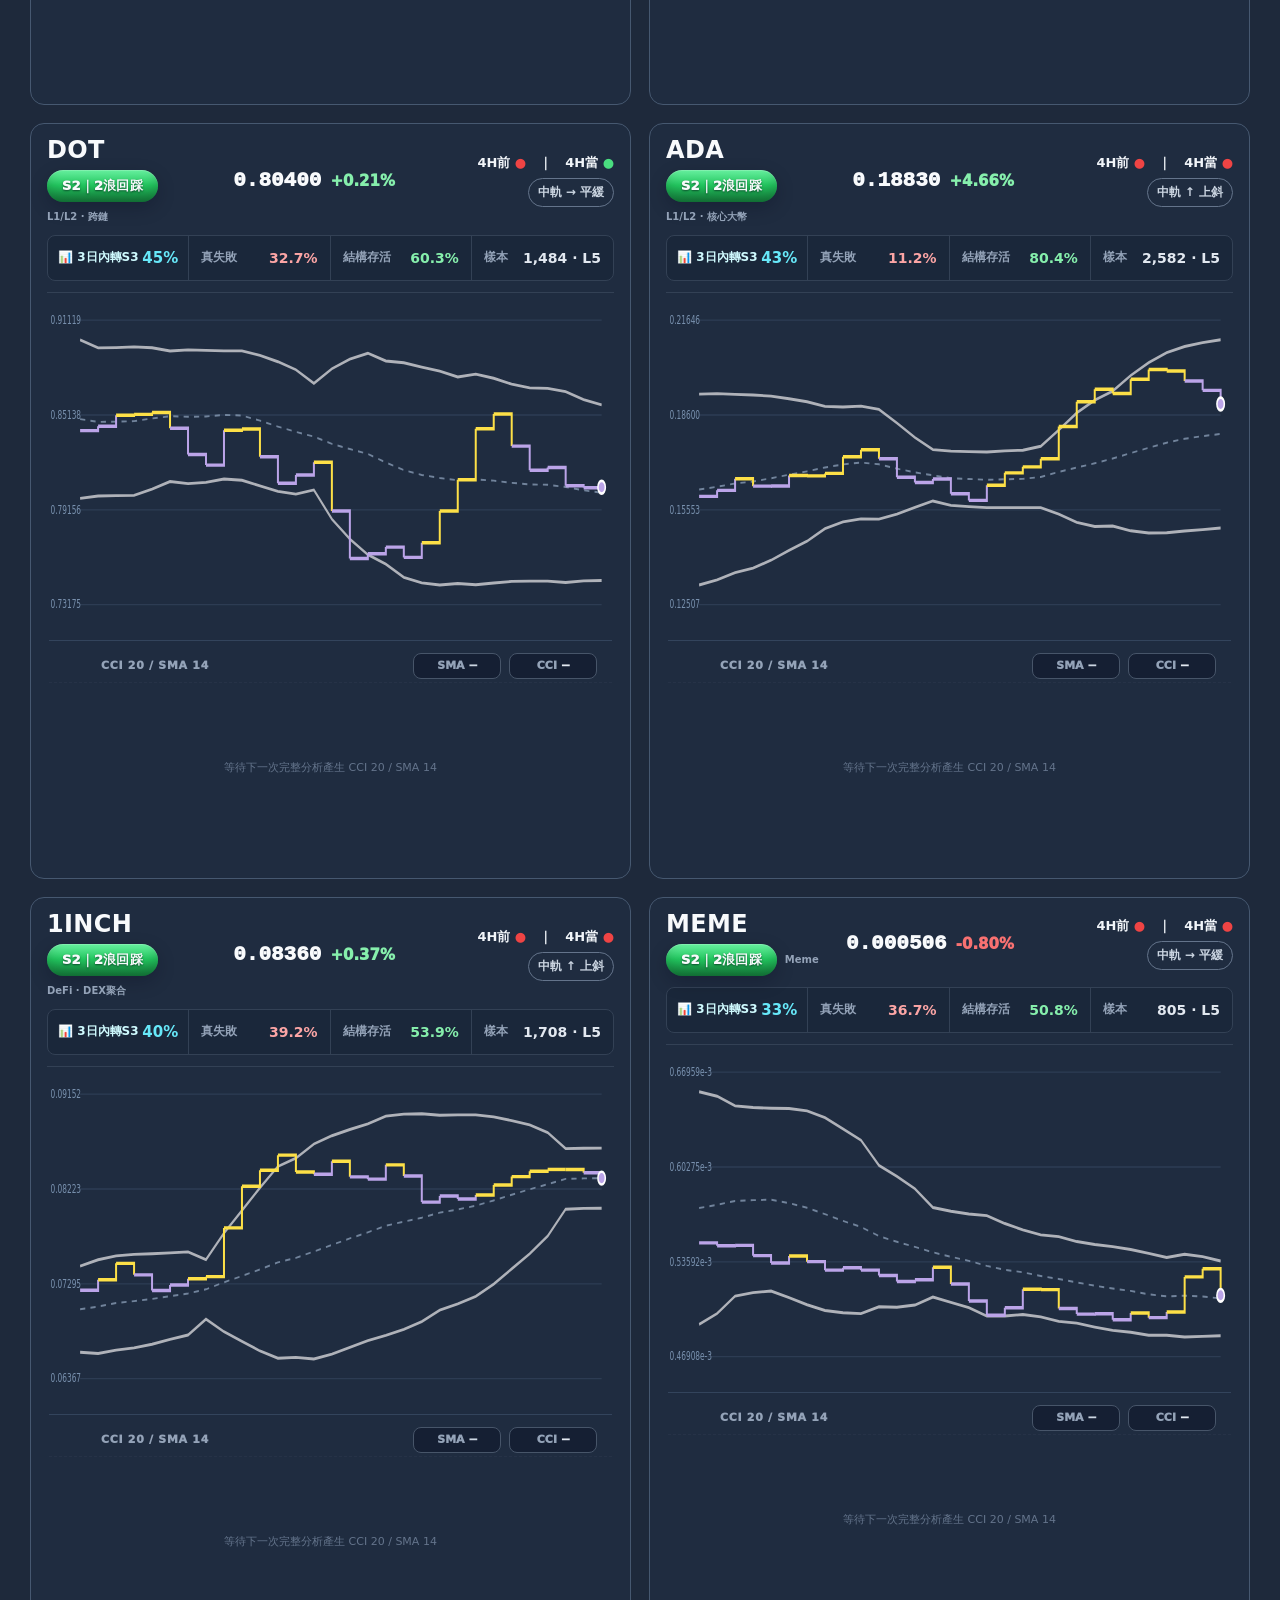
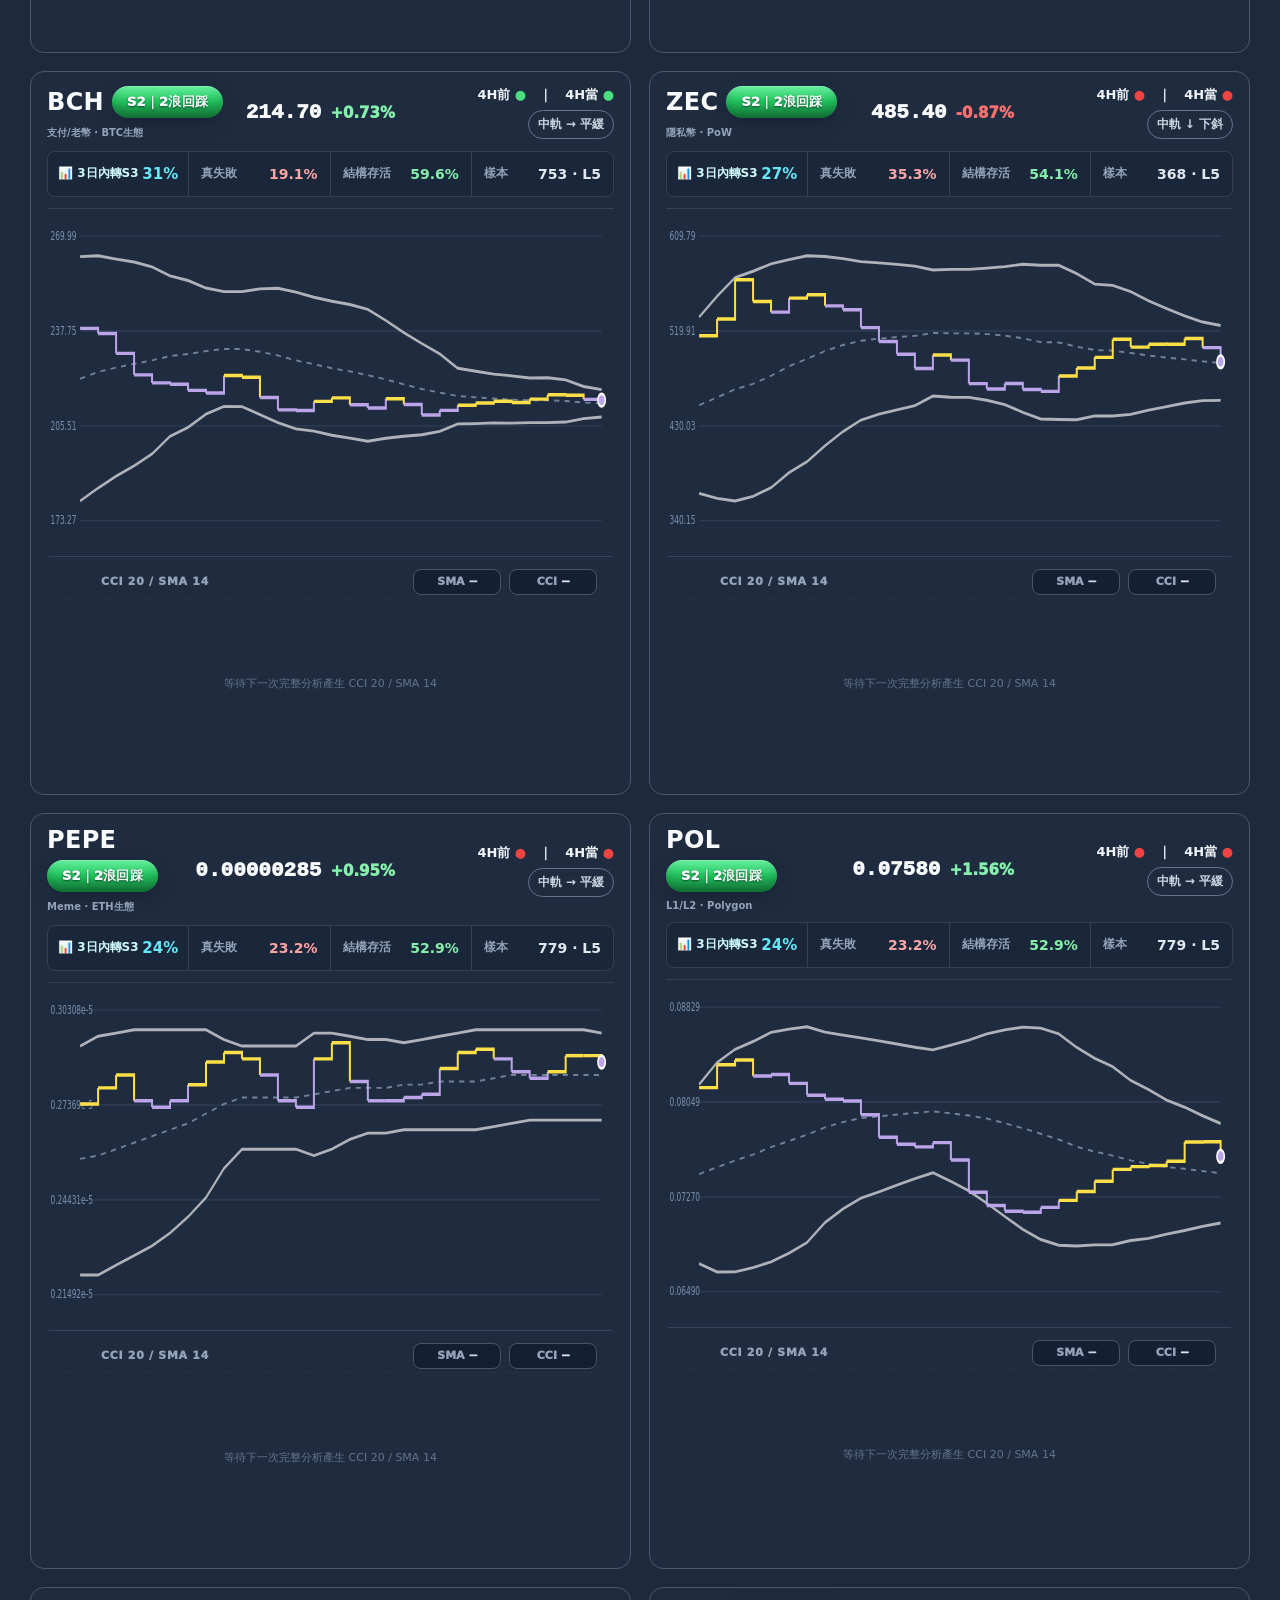
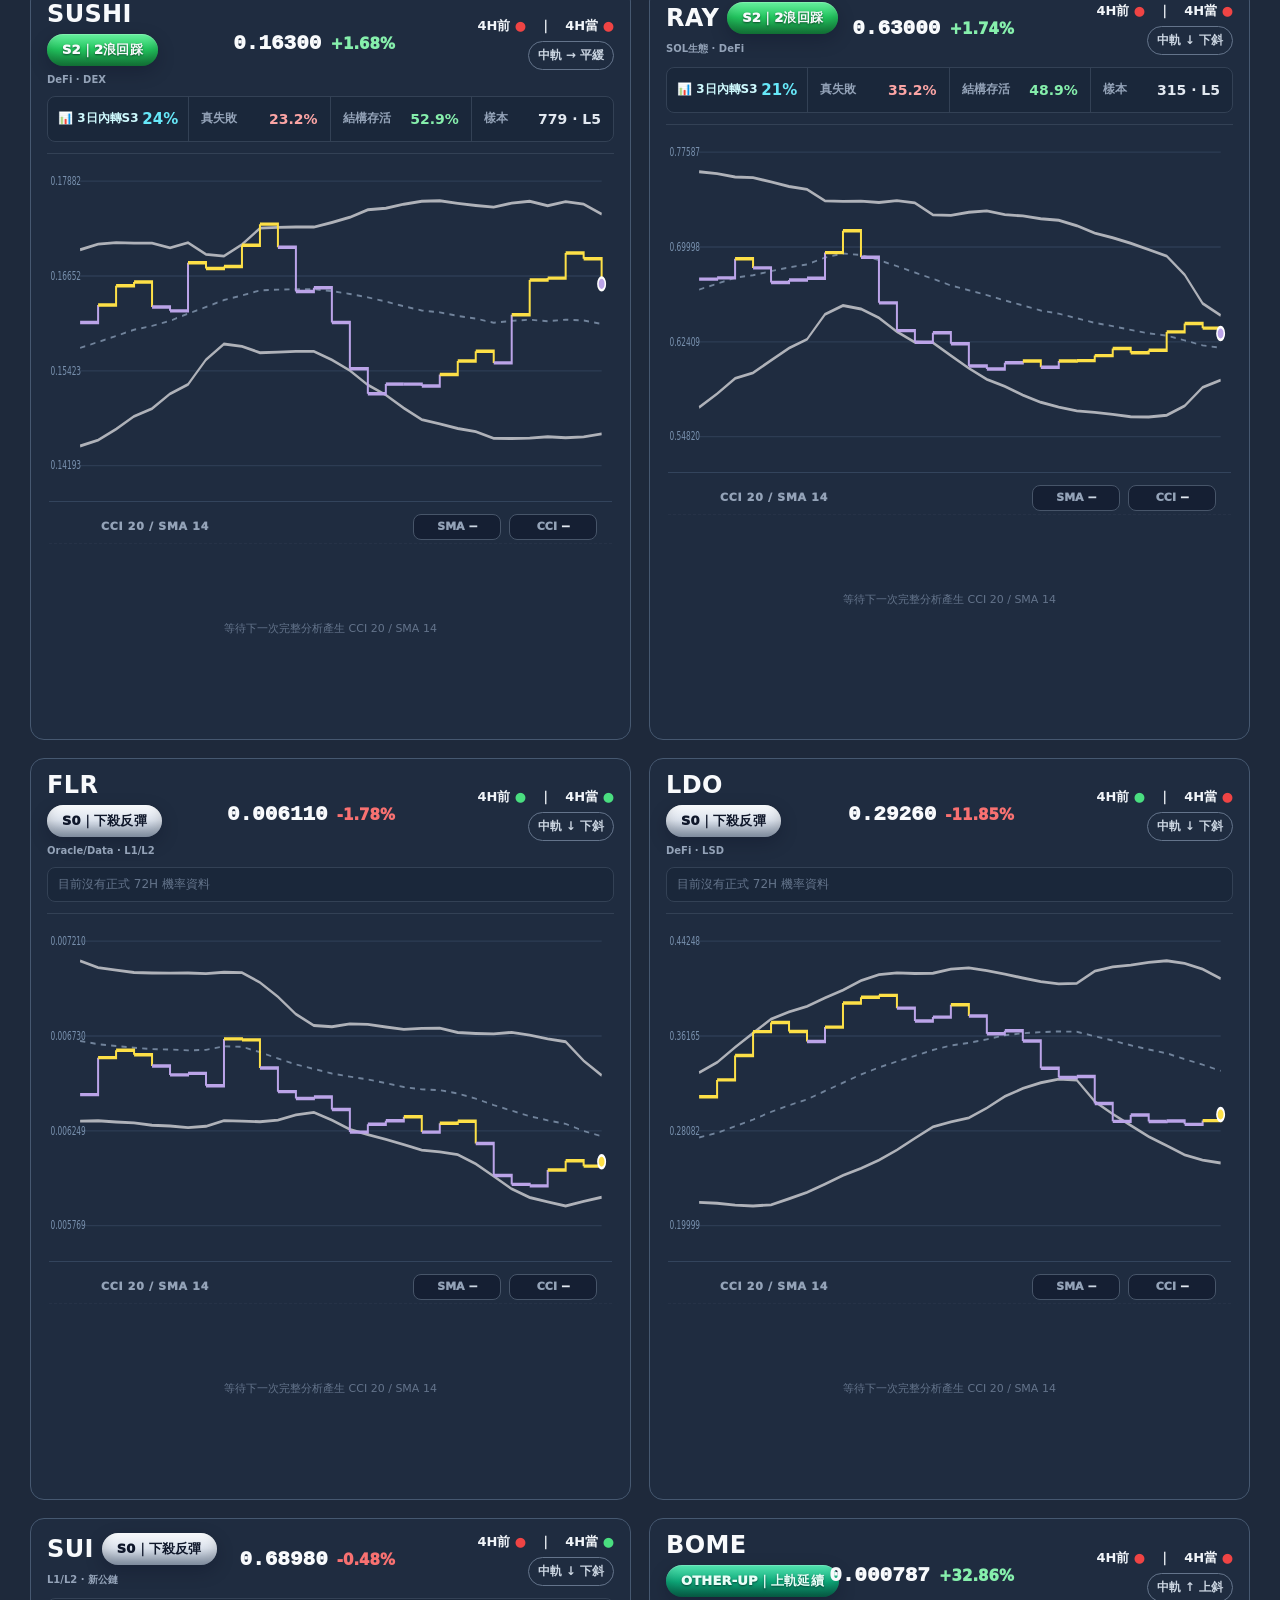
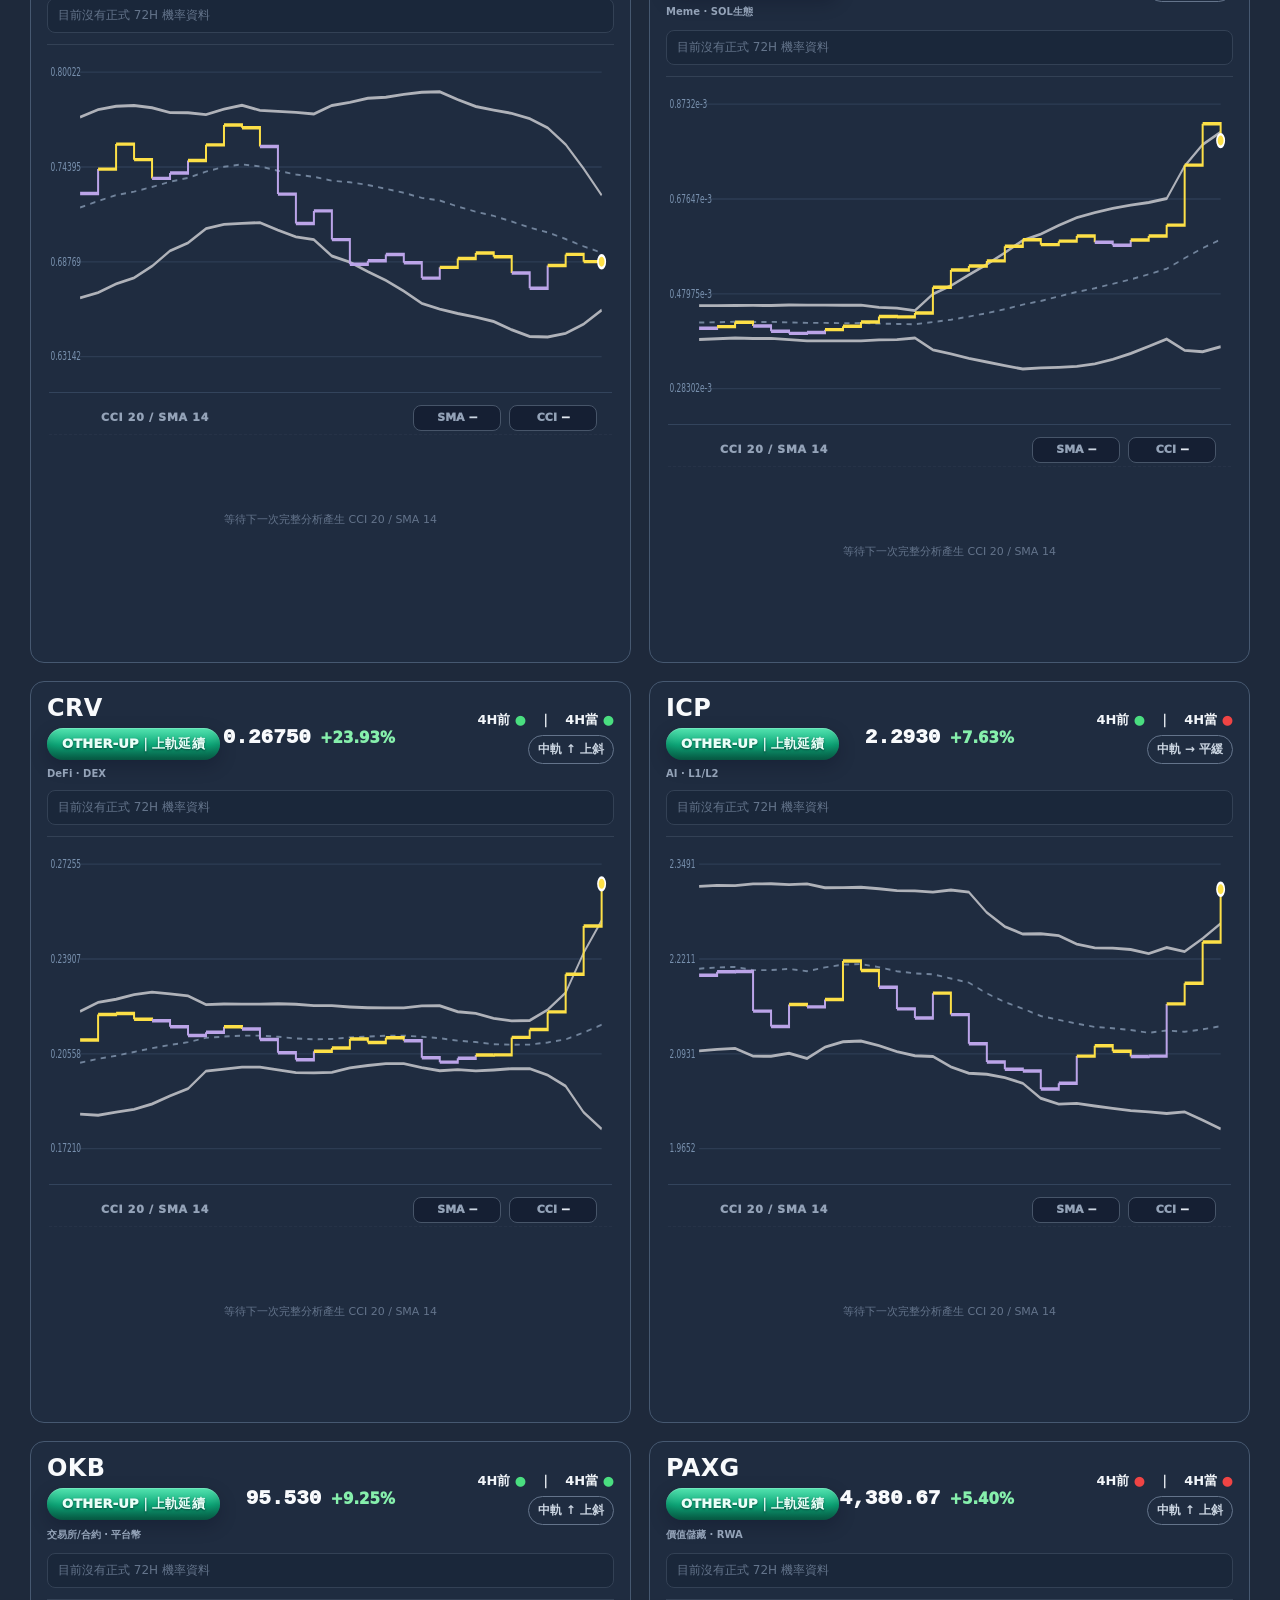
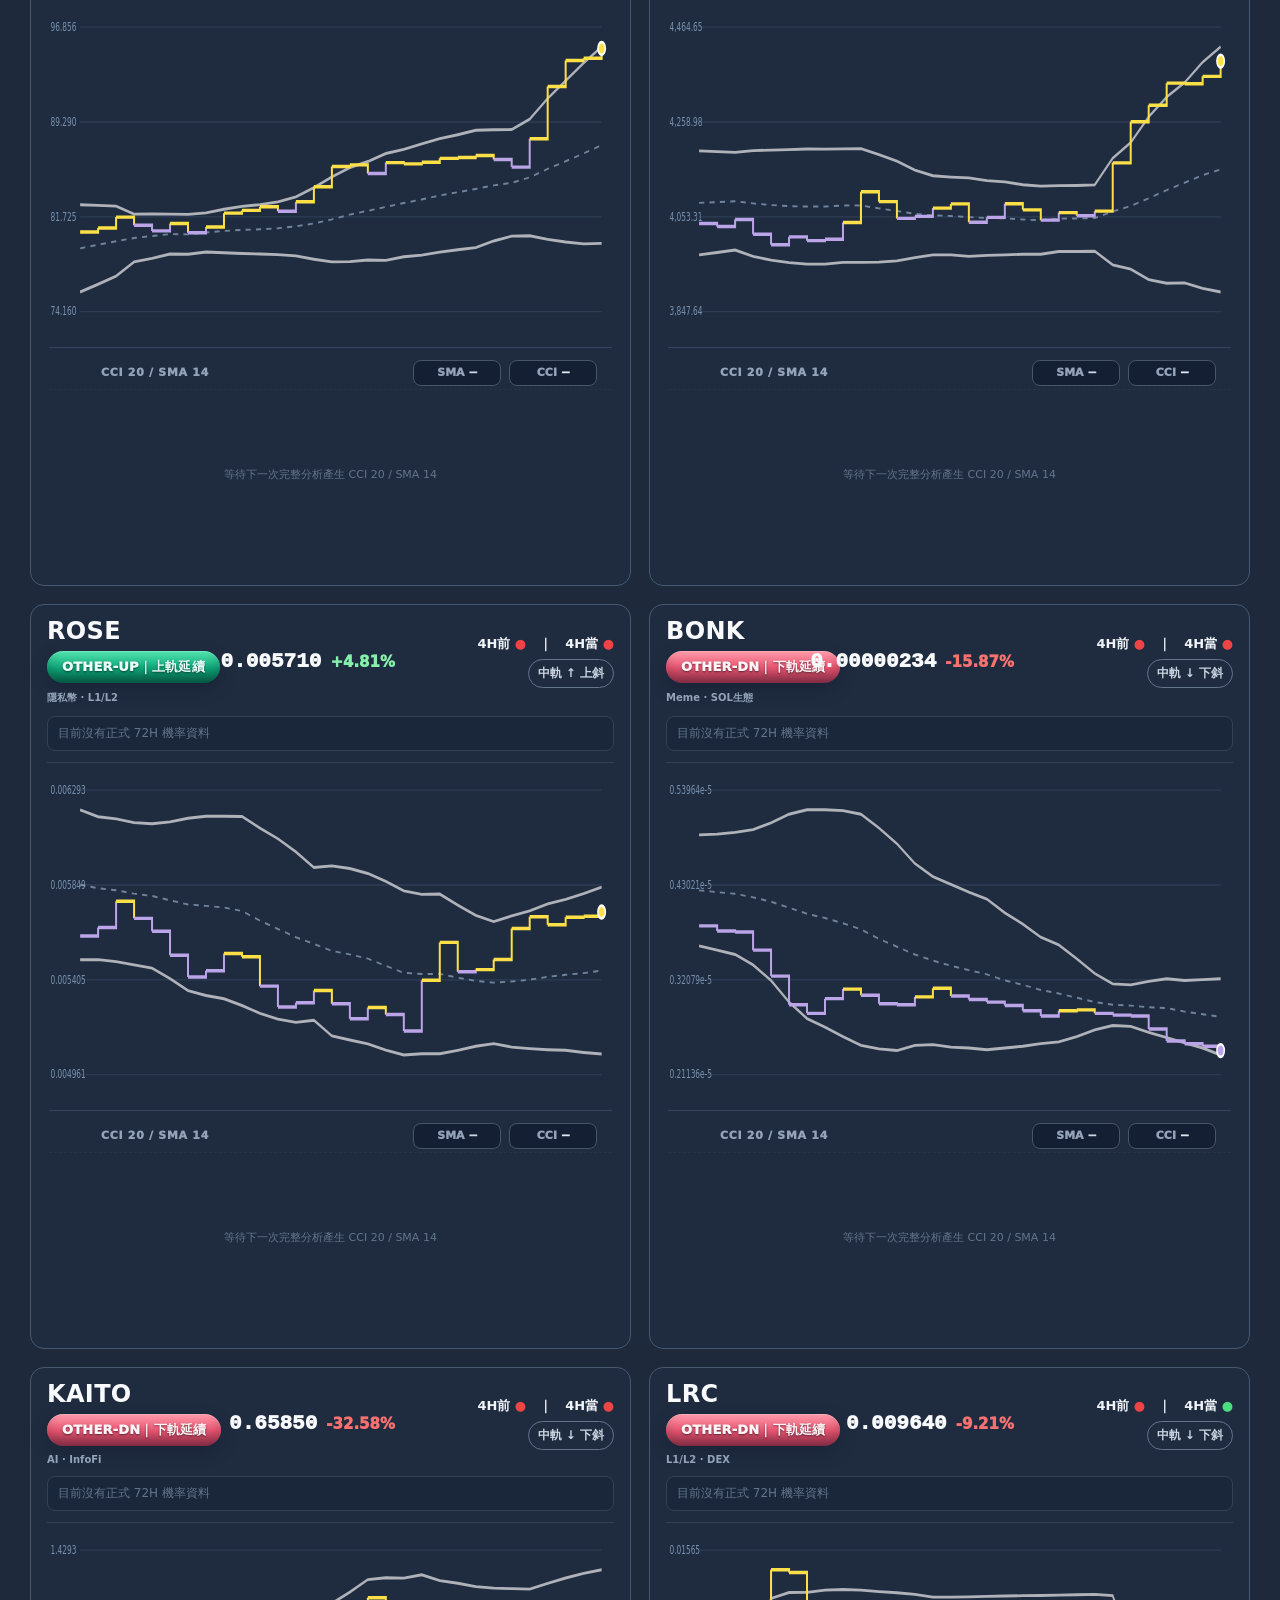
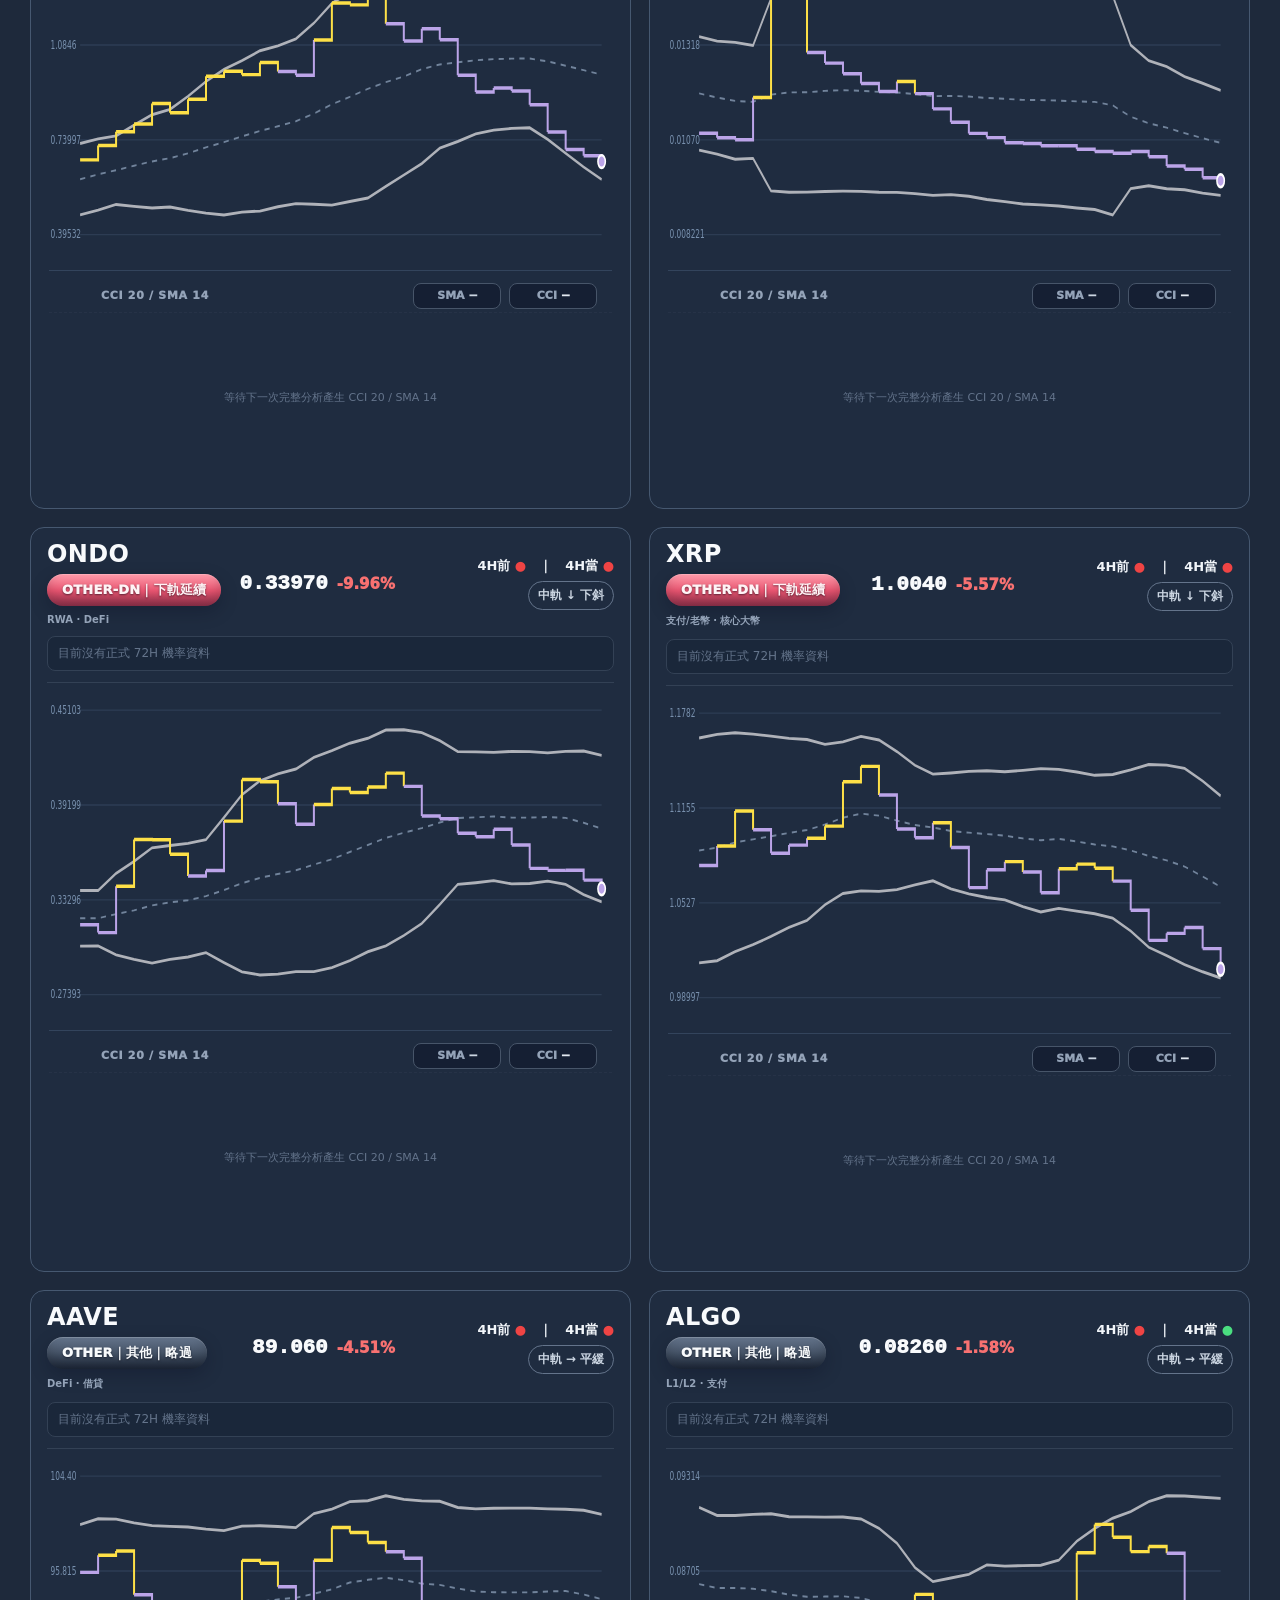
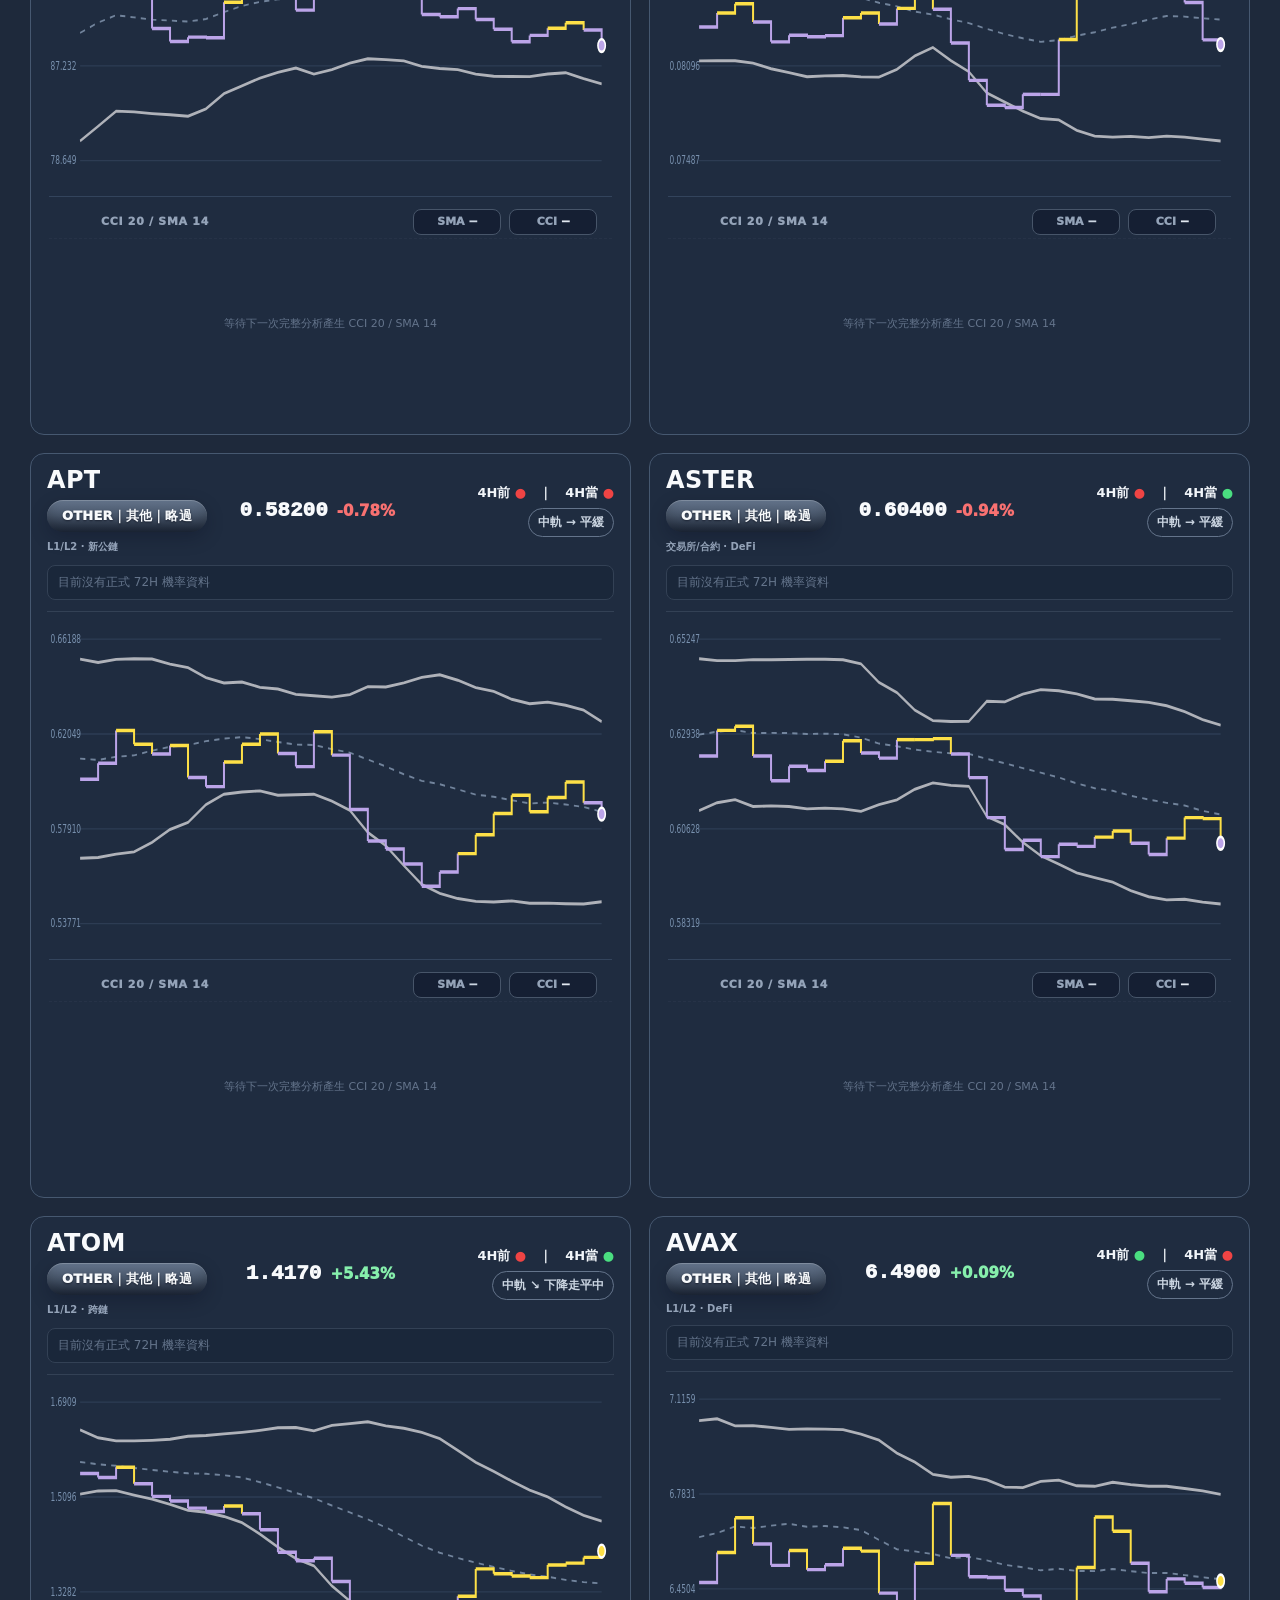
==== commit 1a3075f2: "Add files via upload" ====
--- a/index.html
+++ b/index.html
@@ -91,8 +91,8 @@
 
 
 <div class="toast hidden" id="toast"></div>
-<script src="config.js?v=0.3.21"></script>
-<script src="monitor-engine.js?v=0.3.21"></script>
+<script src="config.js?v=0.3.22"></script>
+<script src="monitor-engine.js?v=0.3.22"></script>
 <script src="app.js?v=0.3.21"></script>
 <script src="research-modal.js"></script>
 <script src="research-download.js"></script>
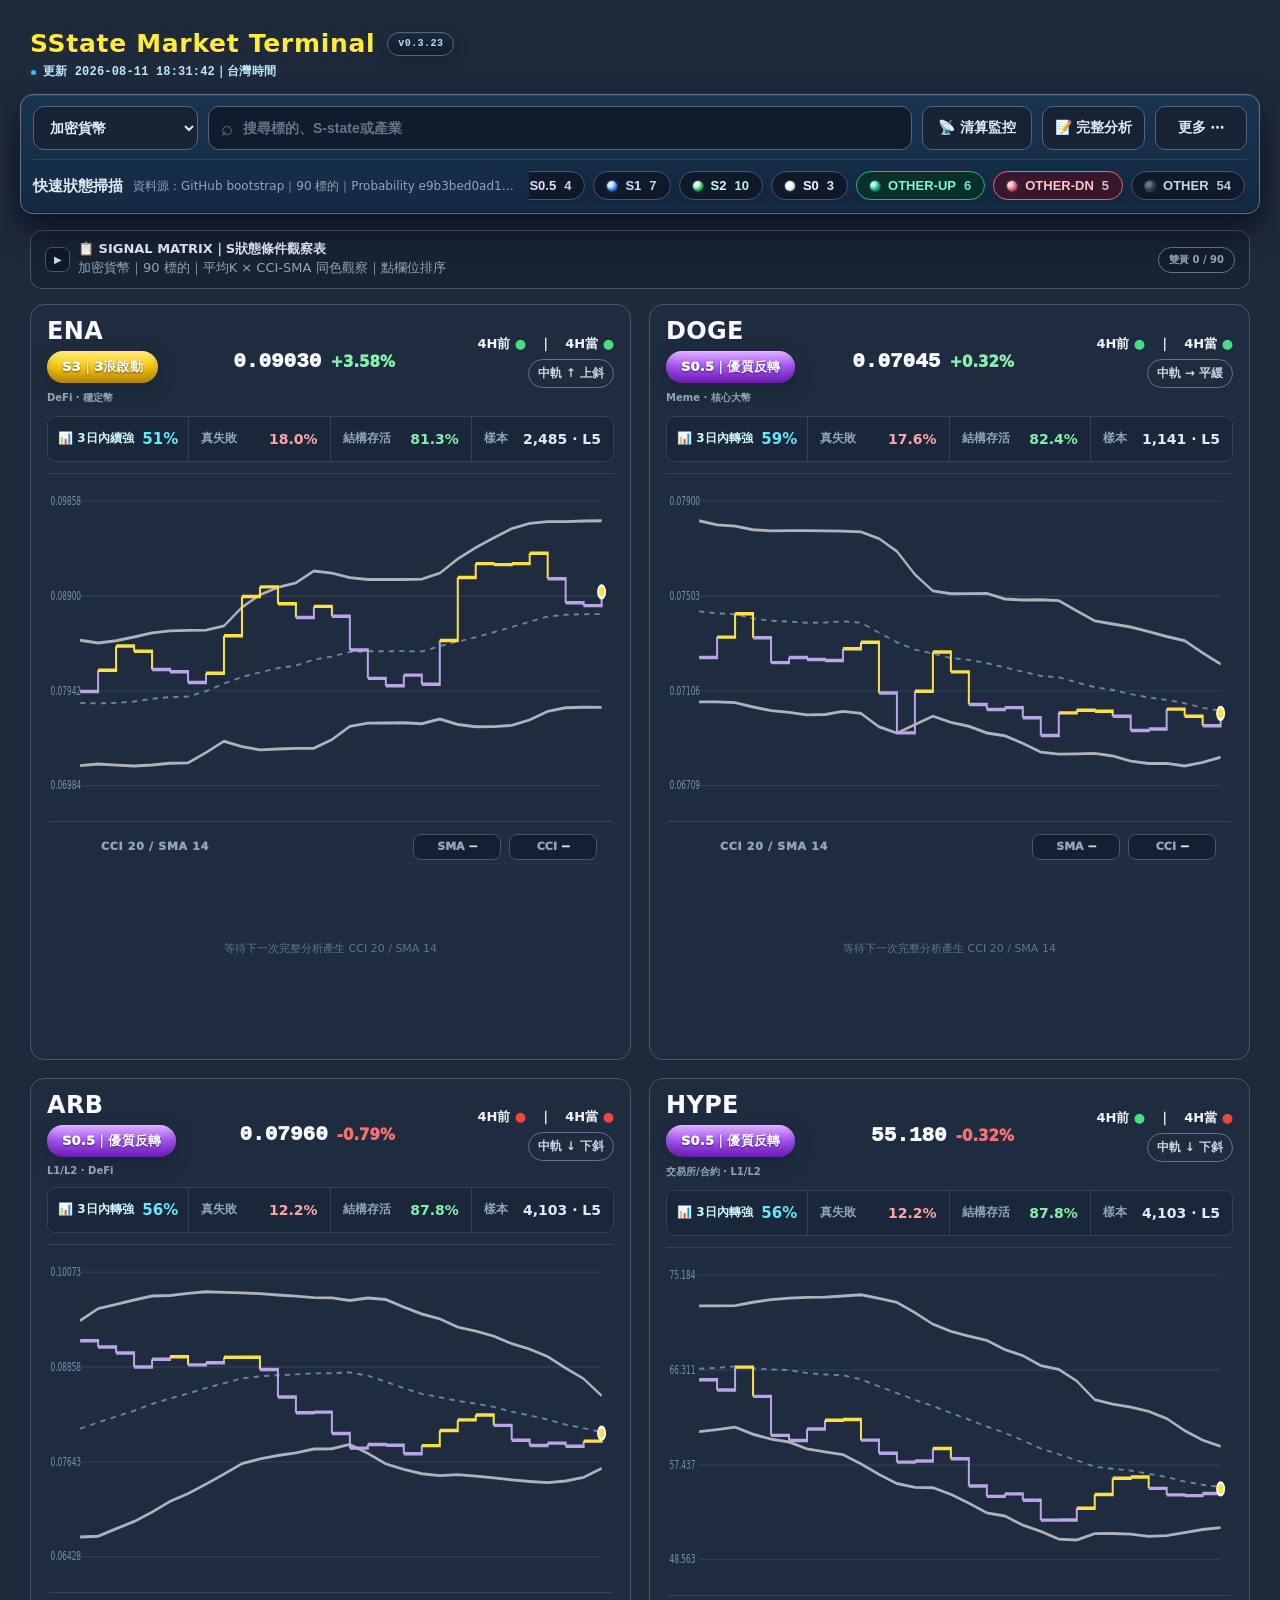
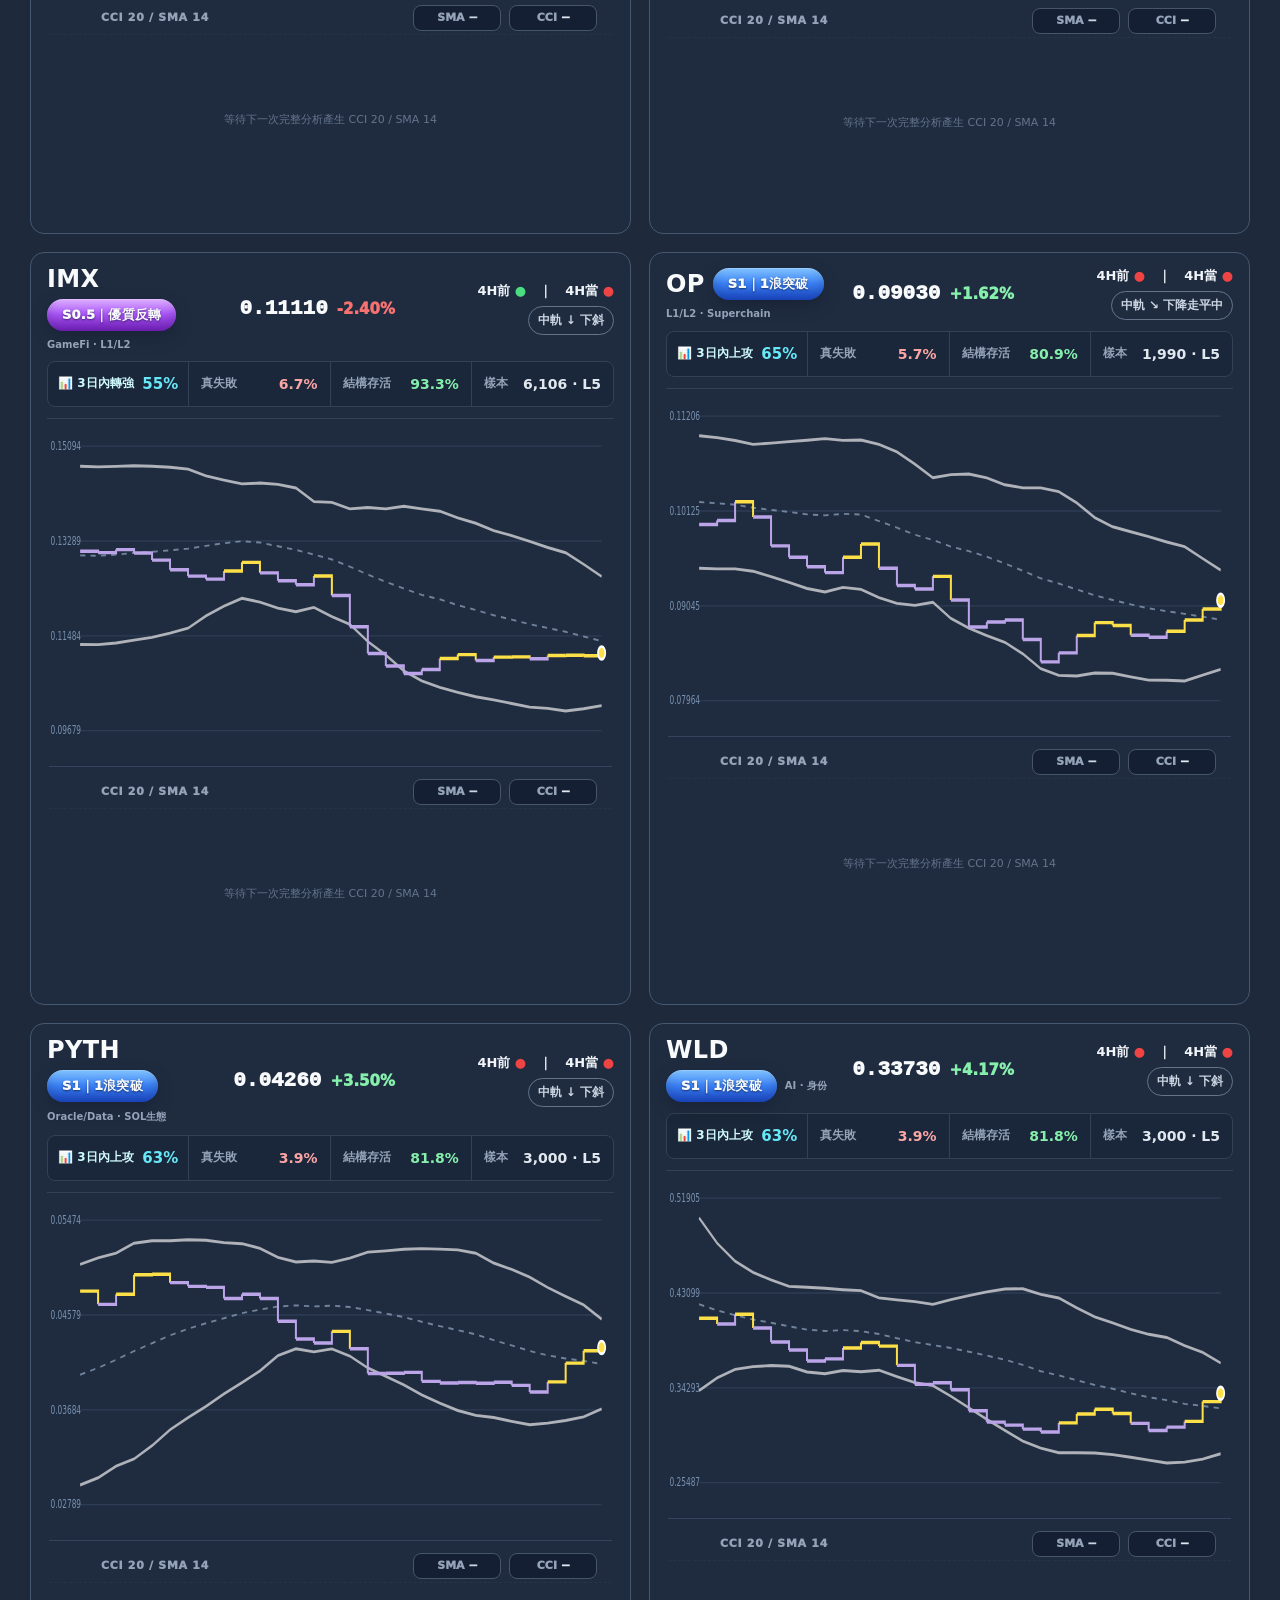
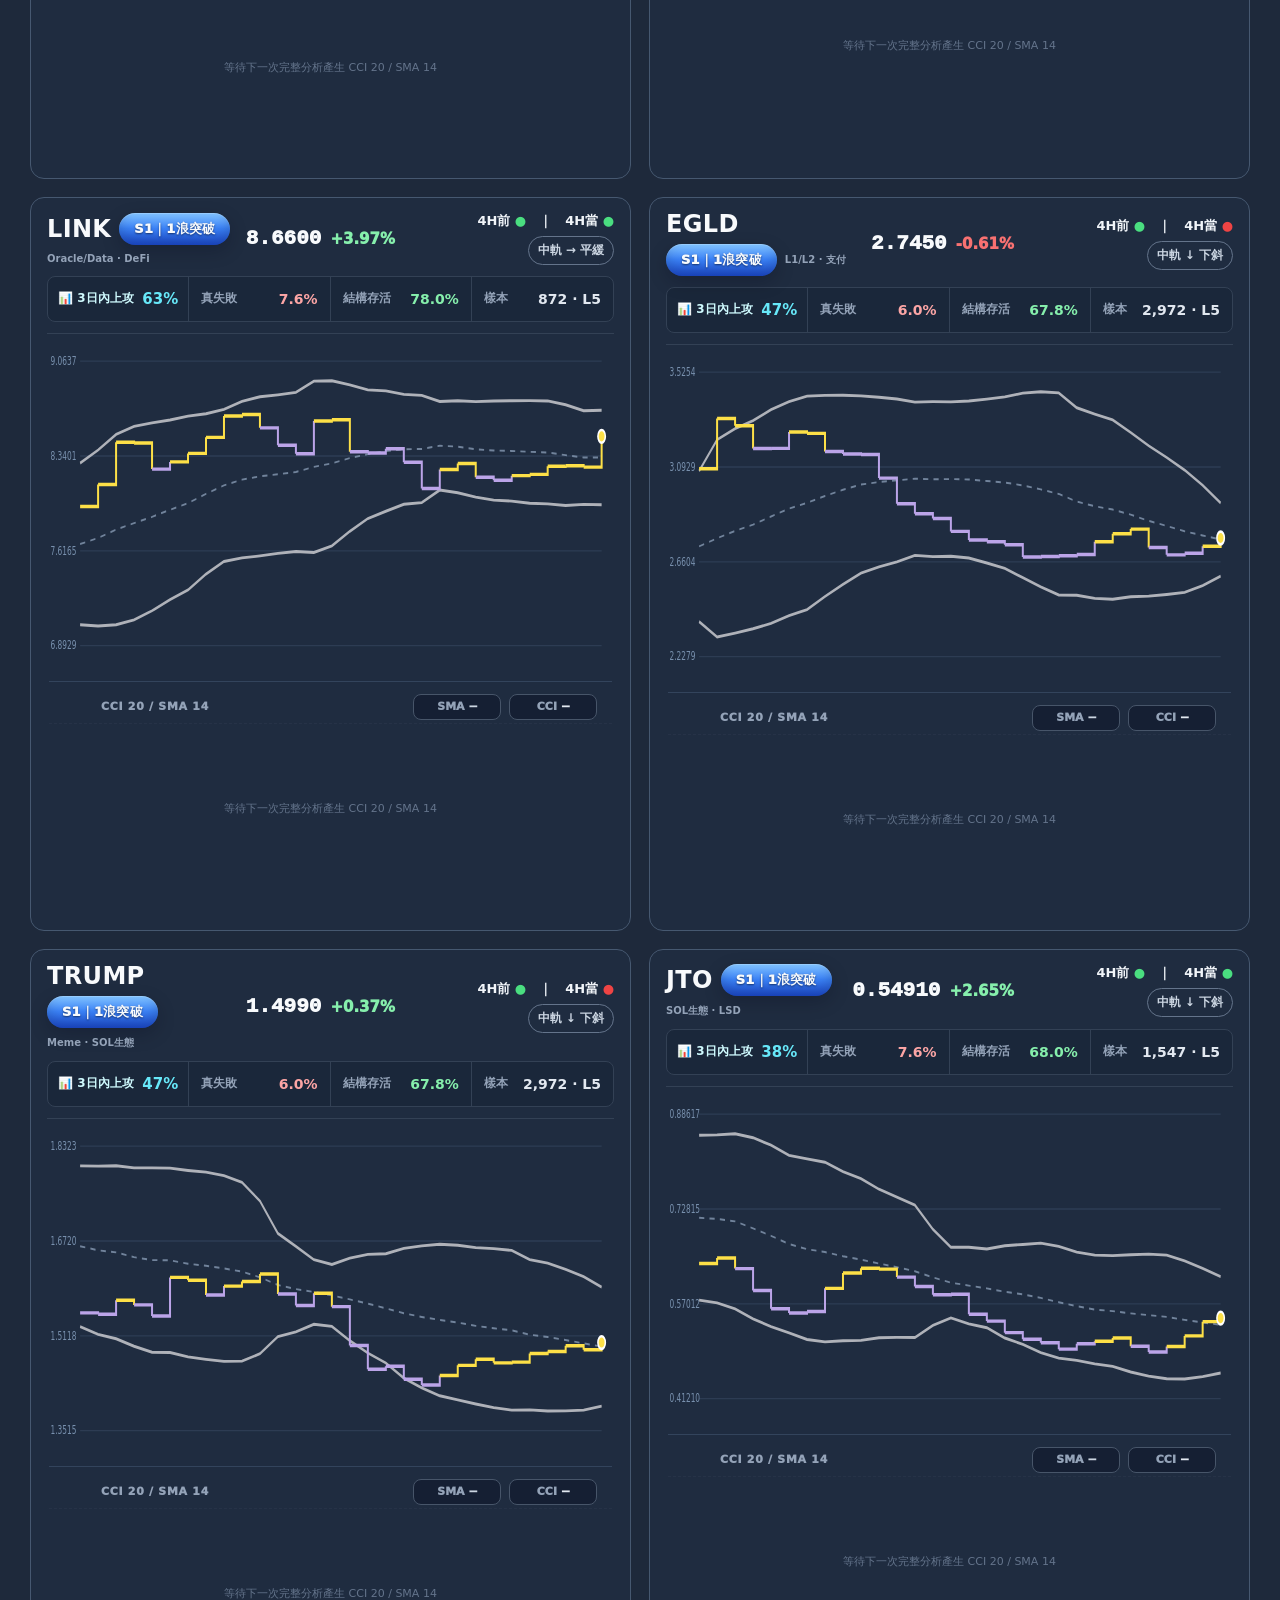
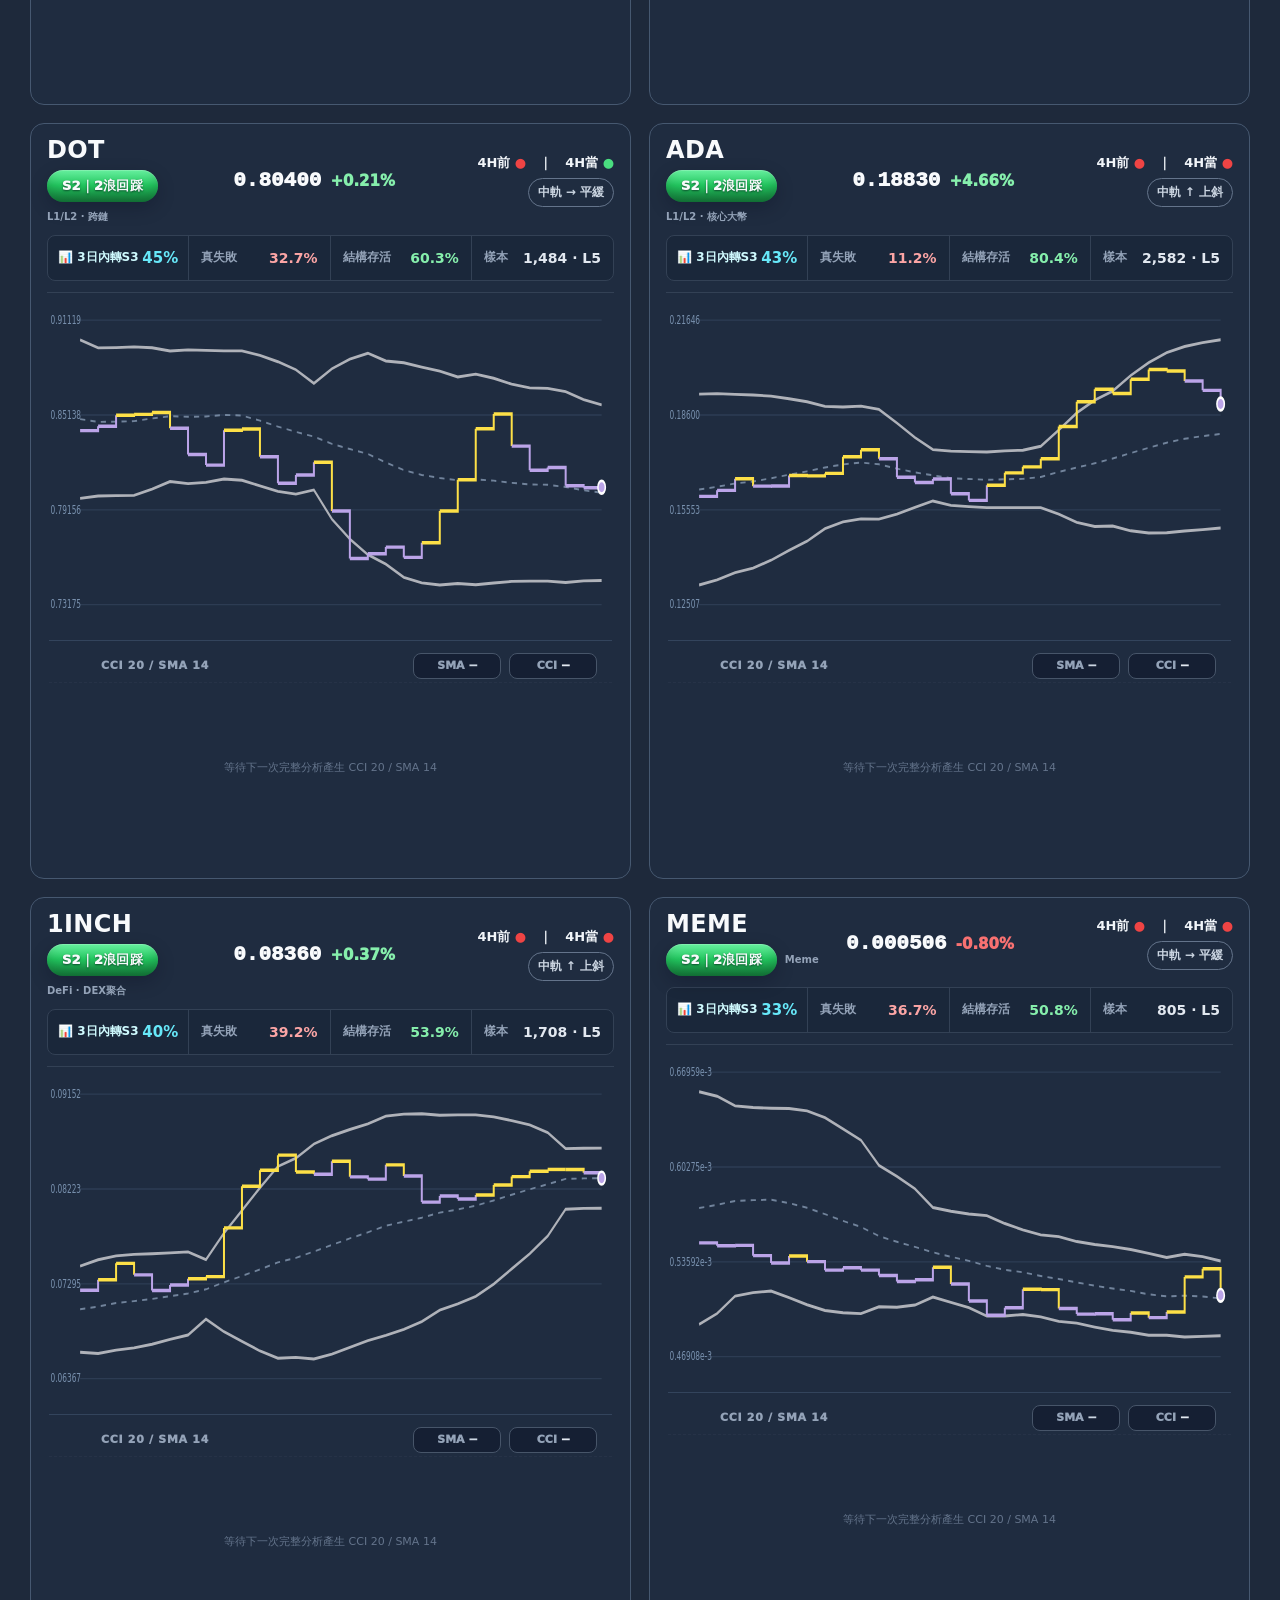
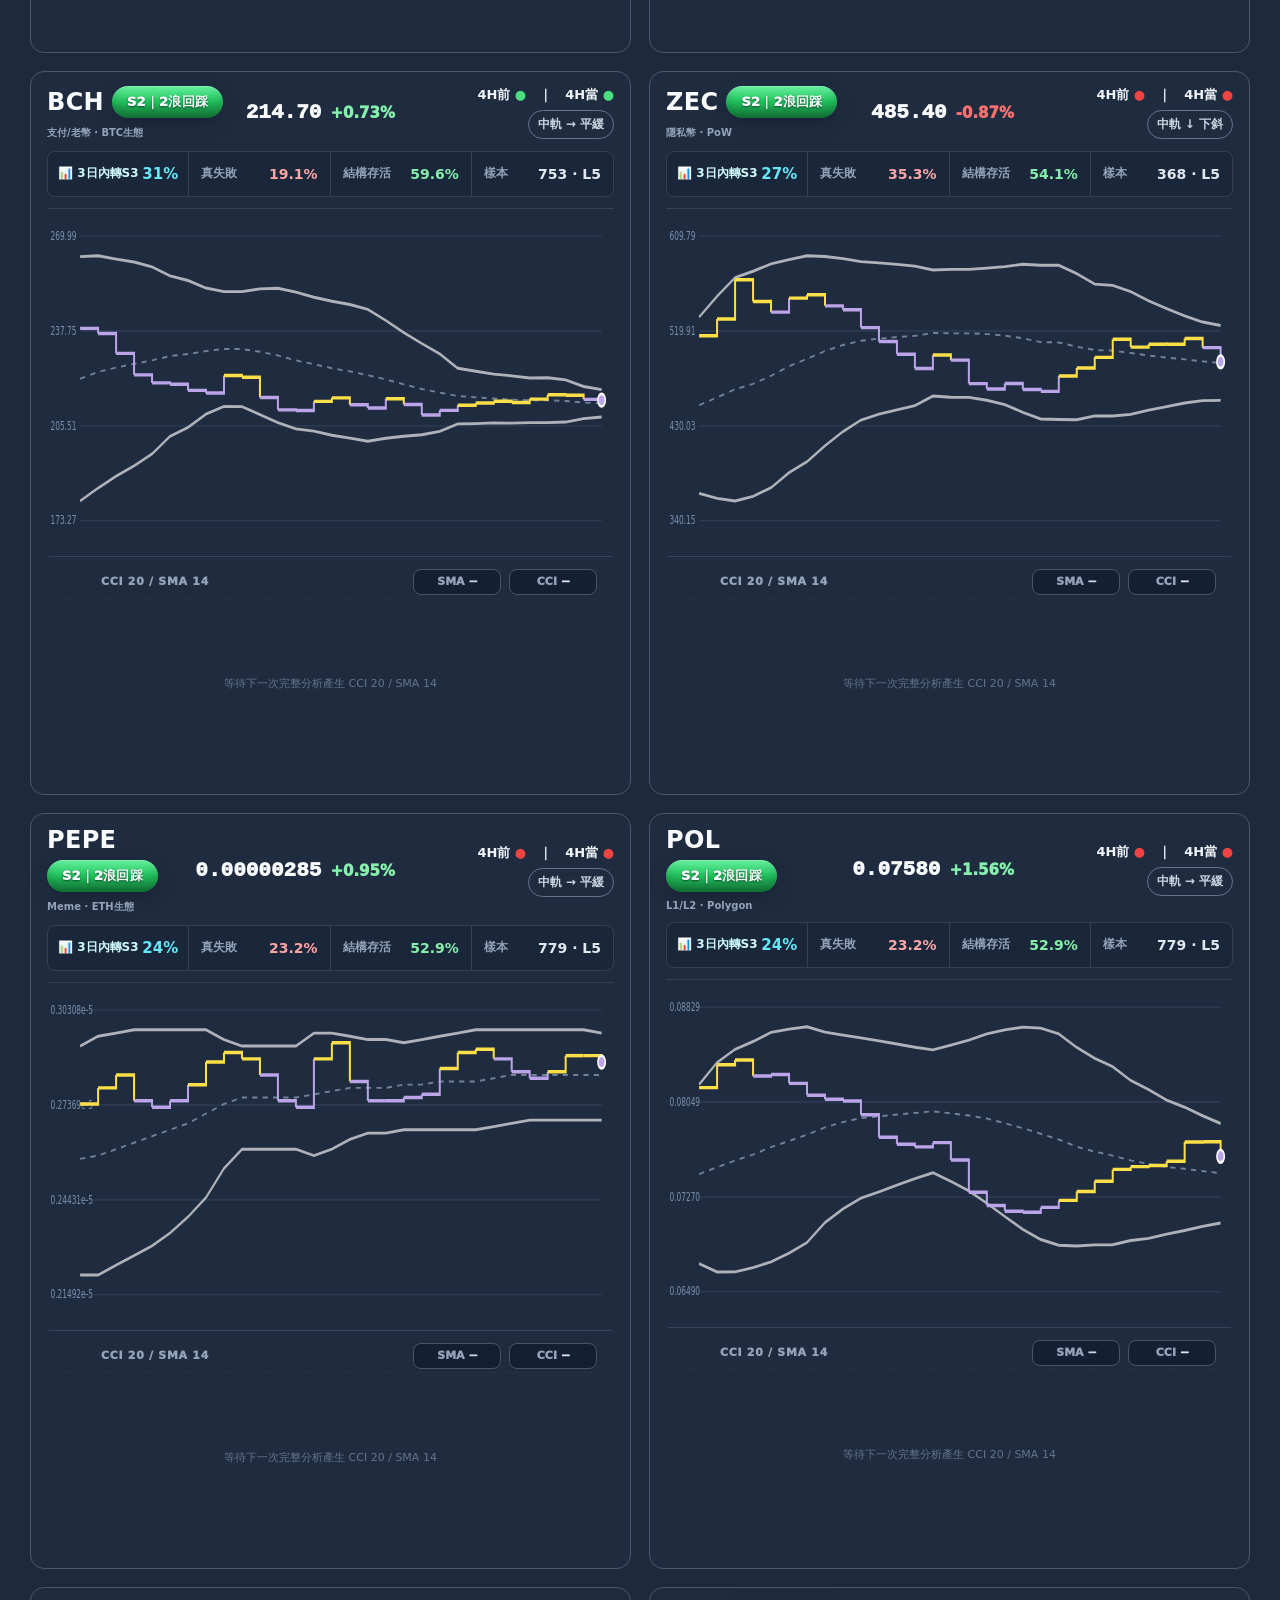
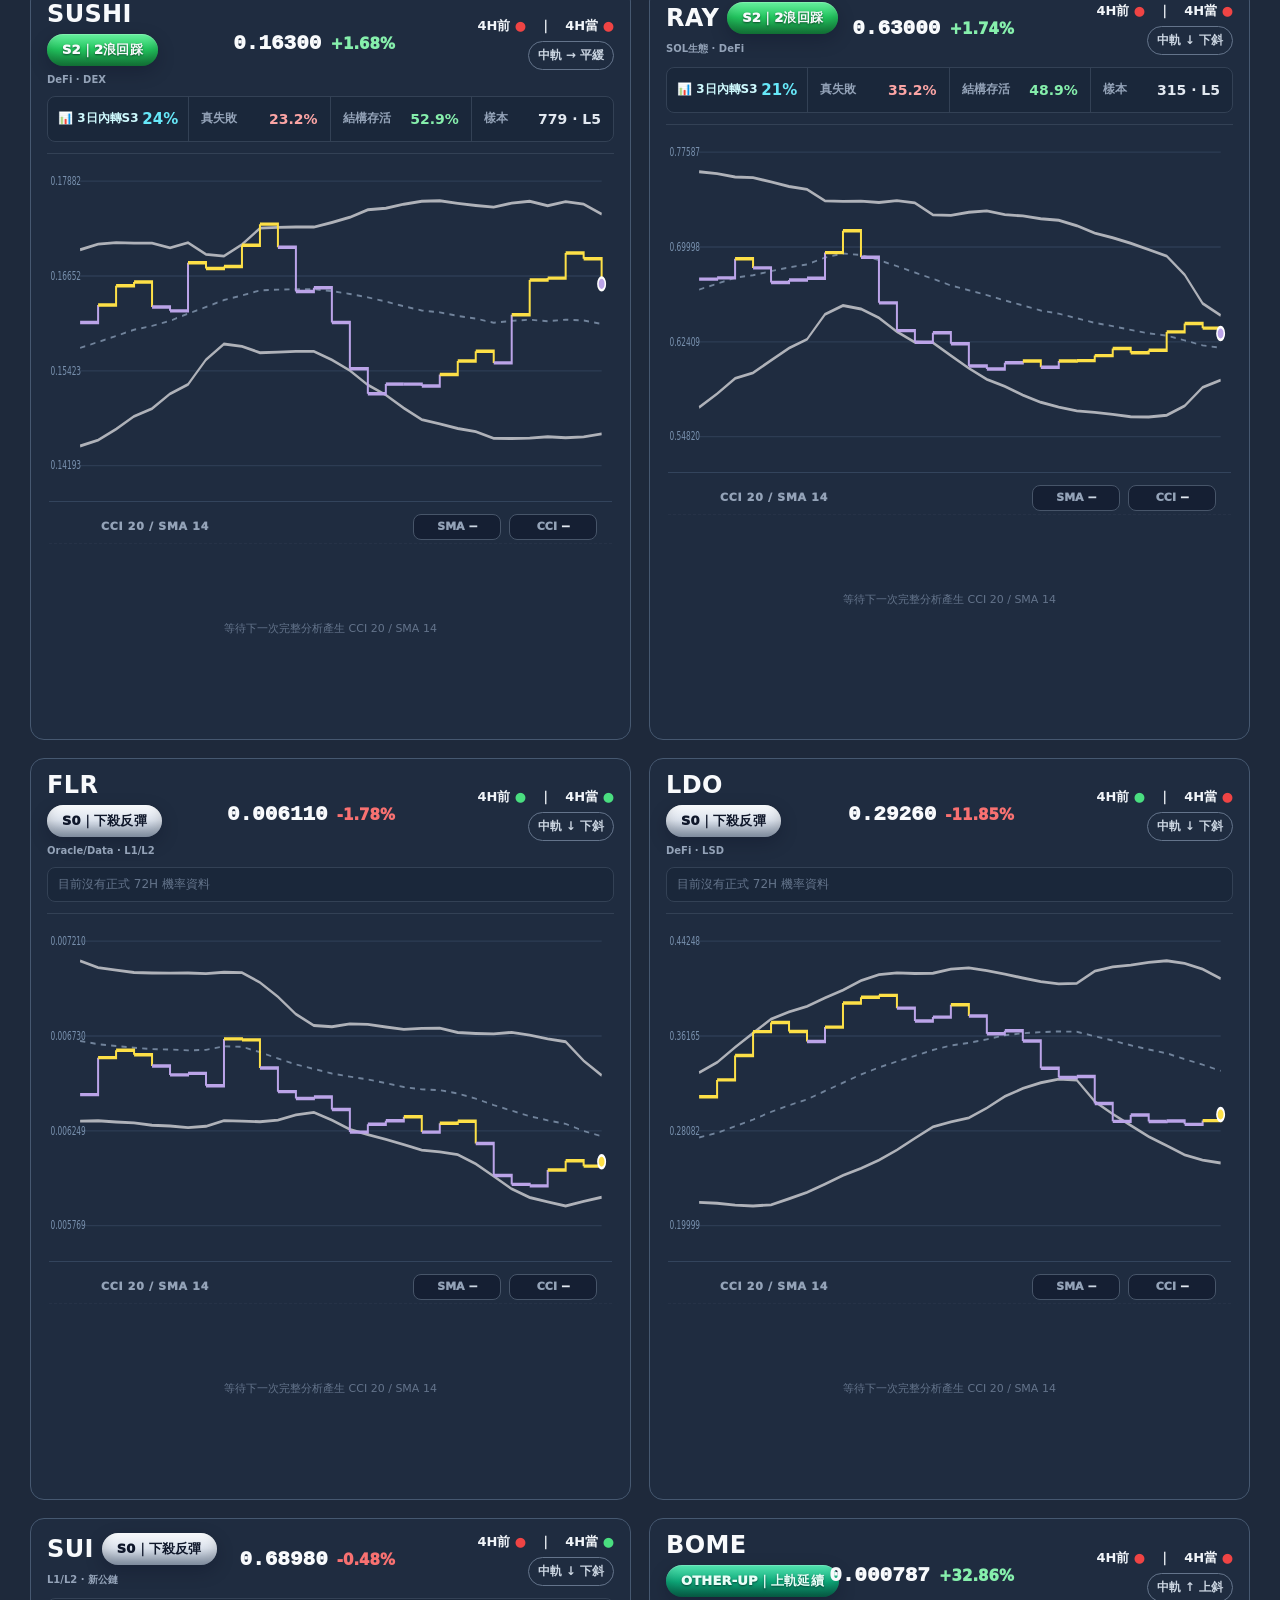
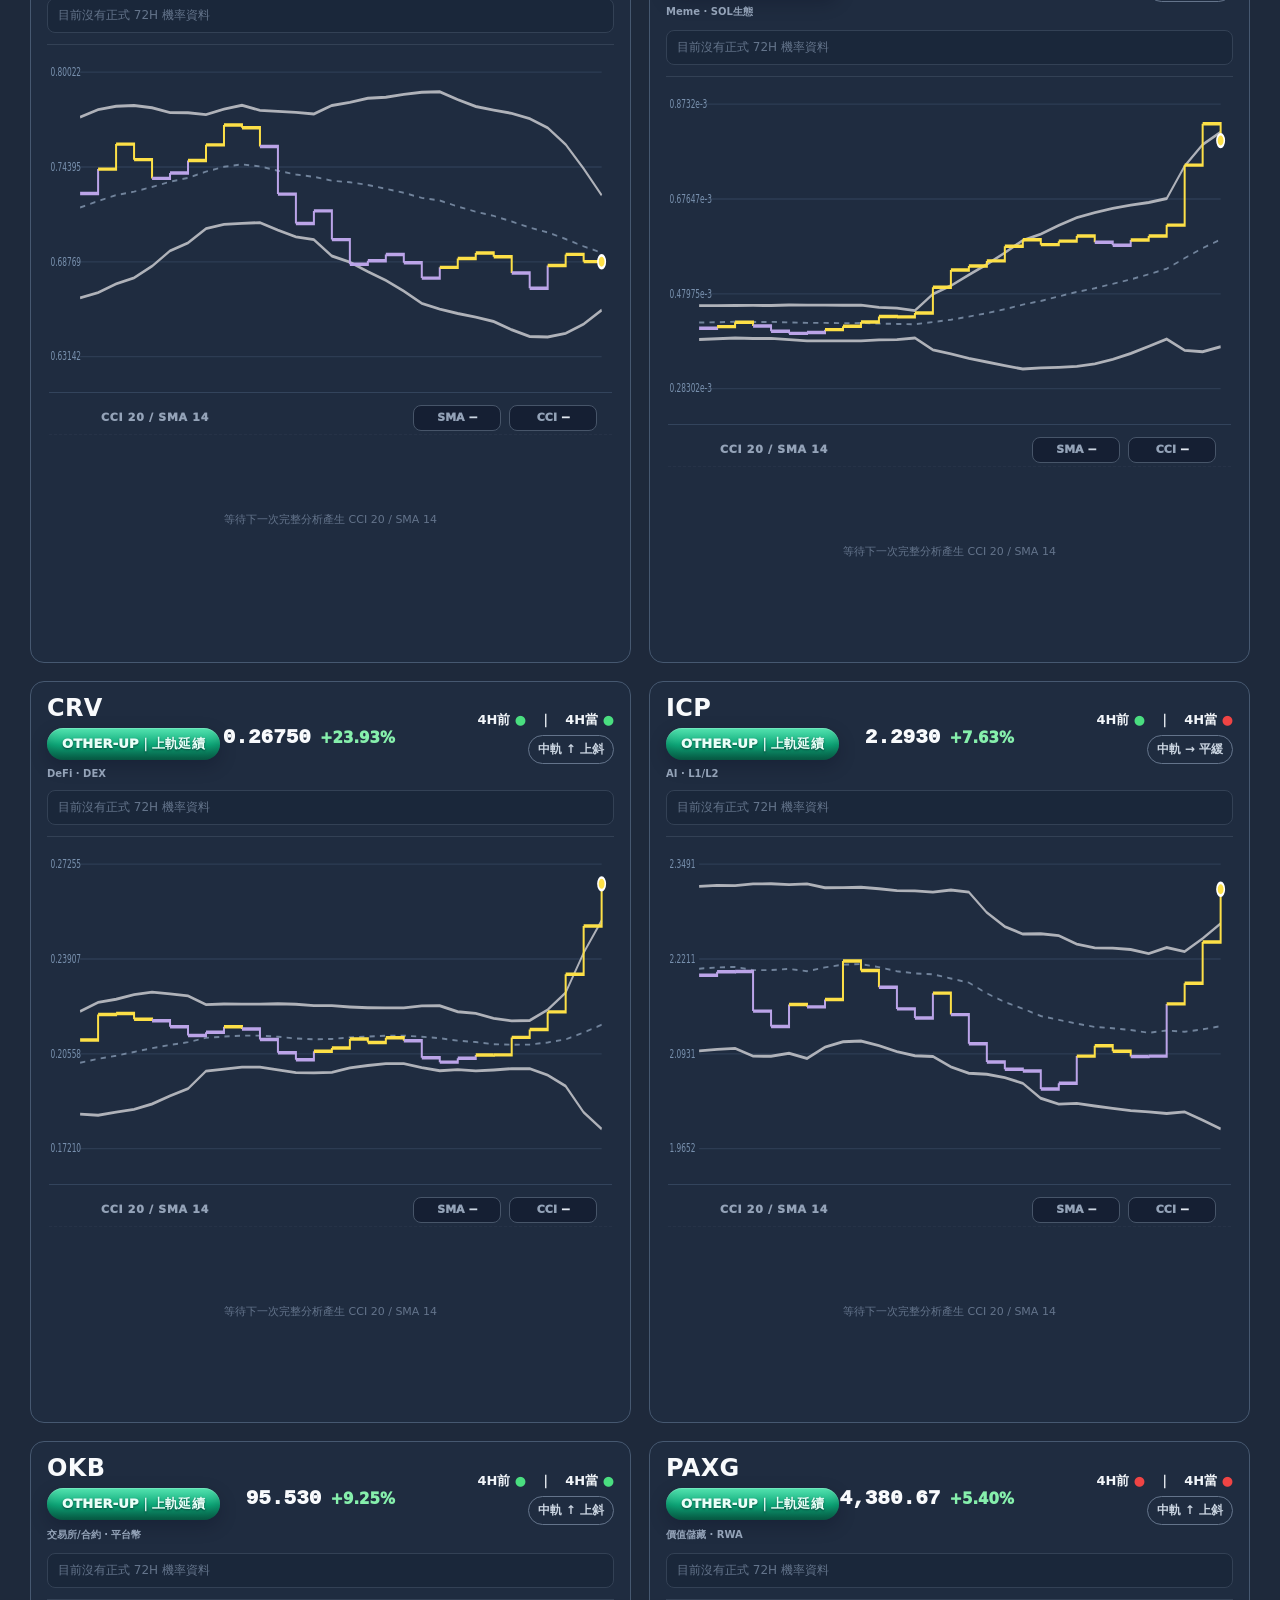
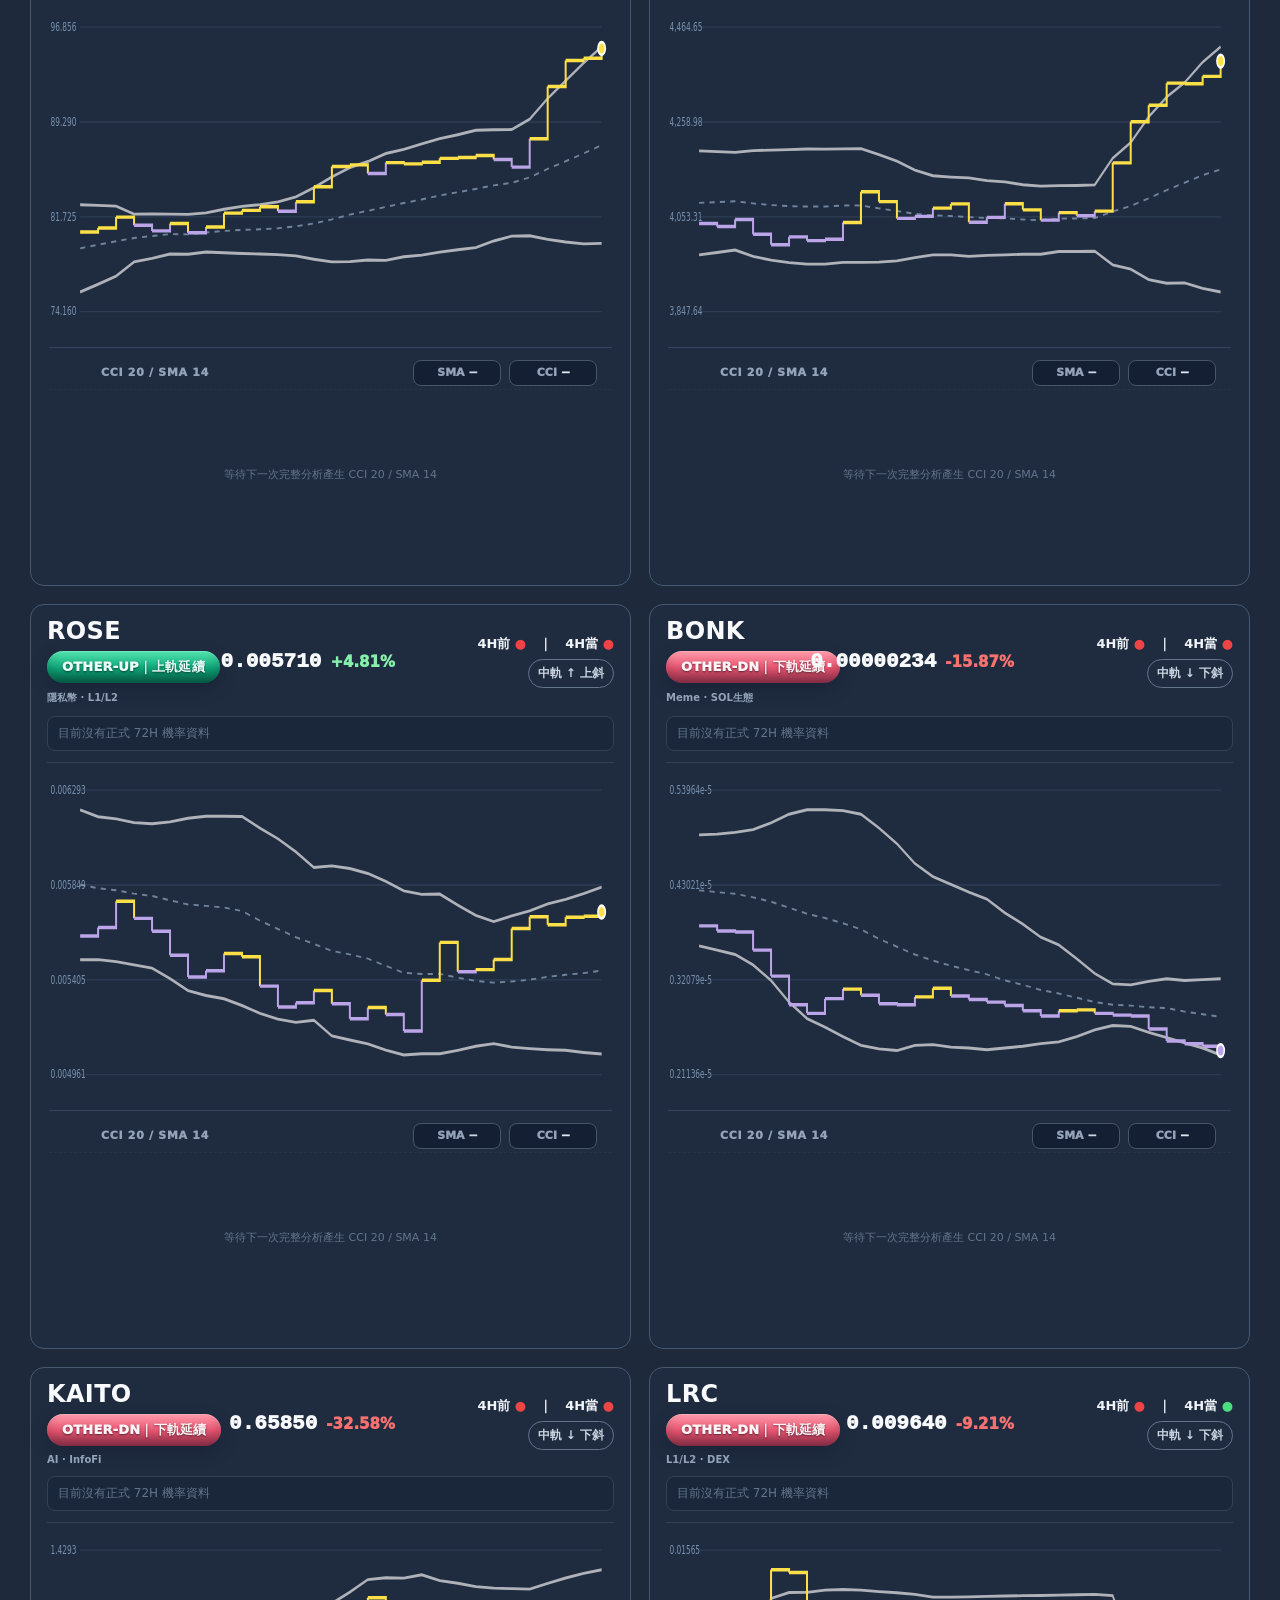
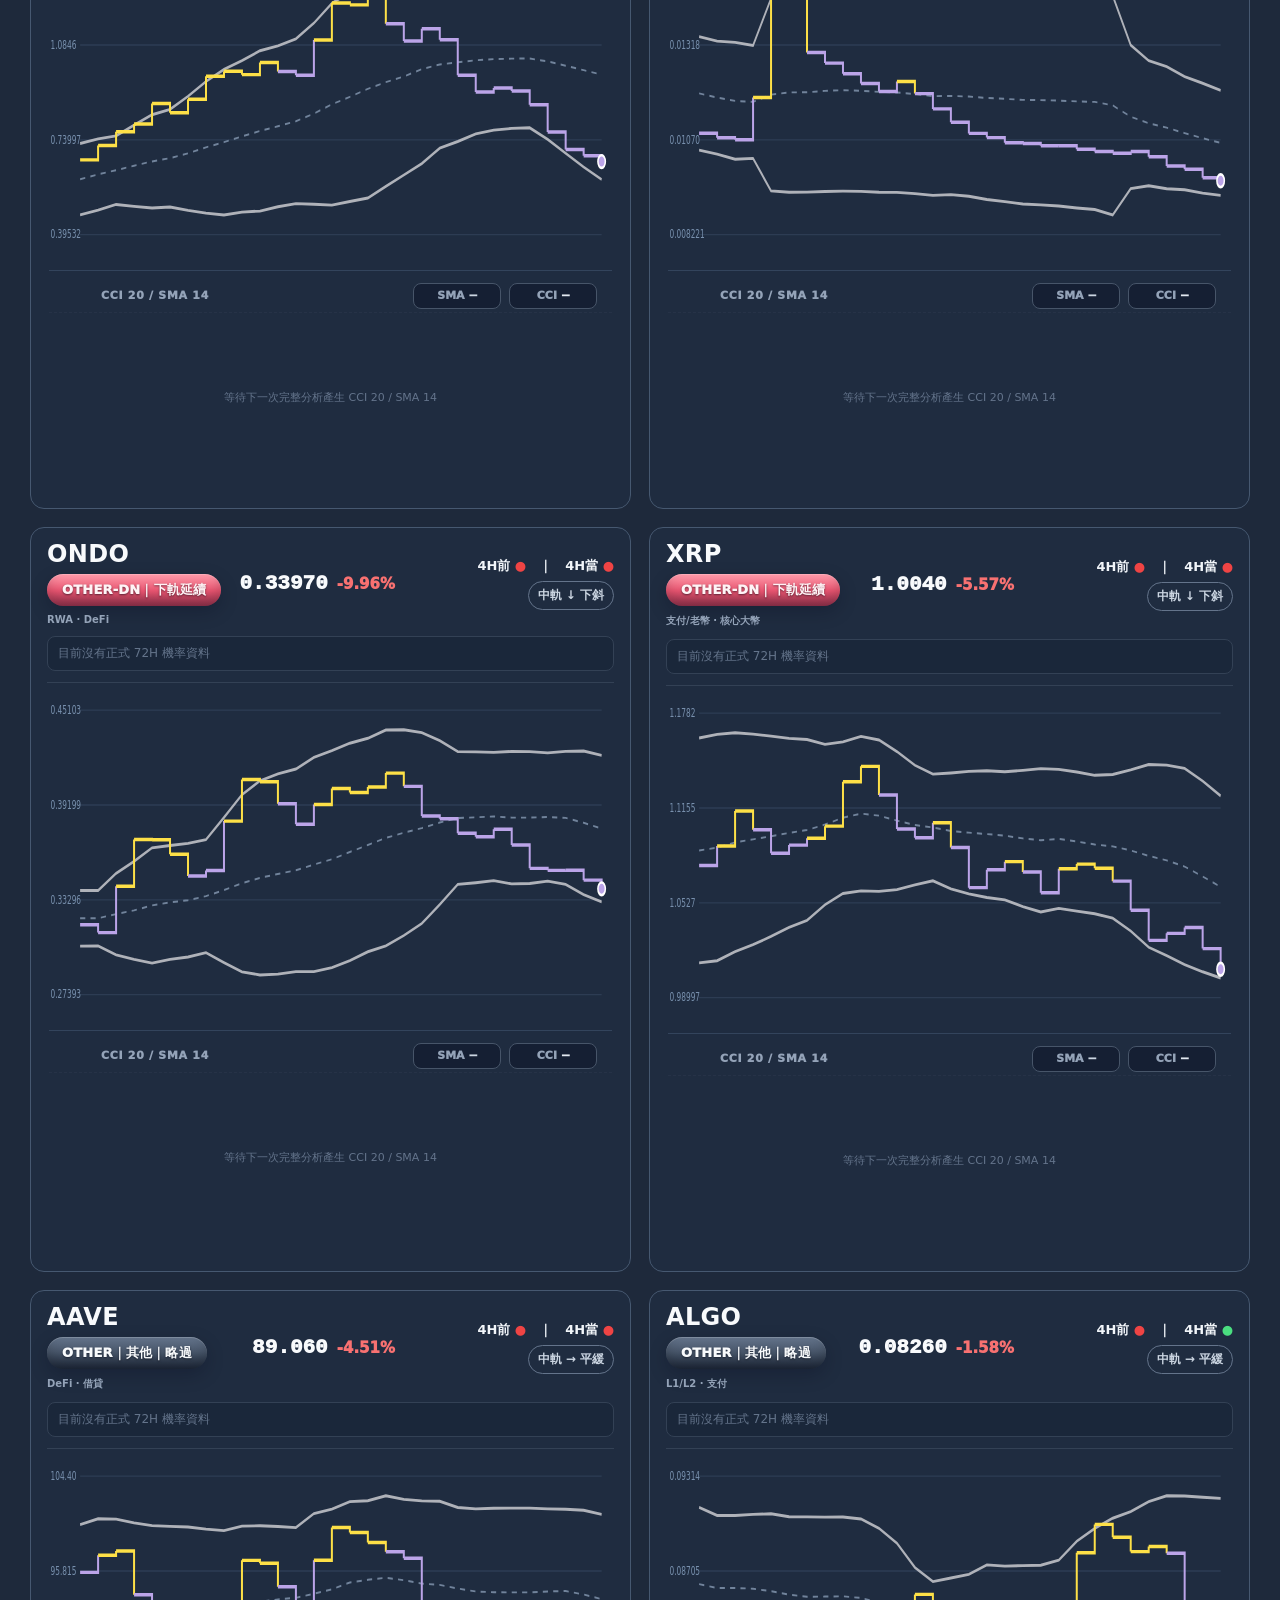
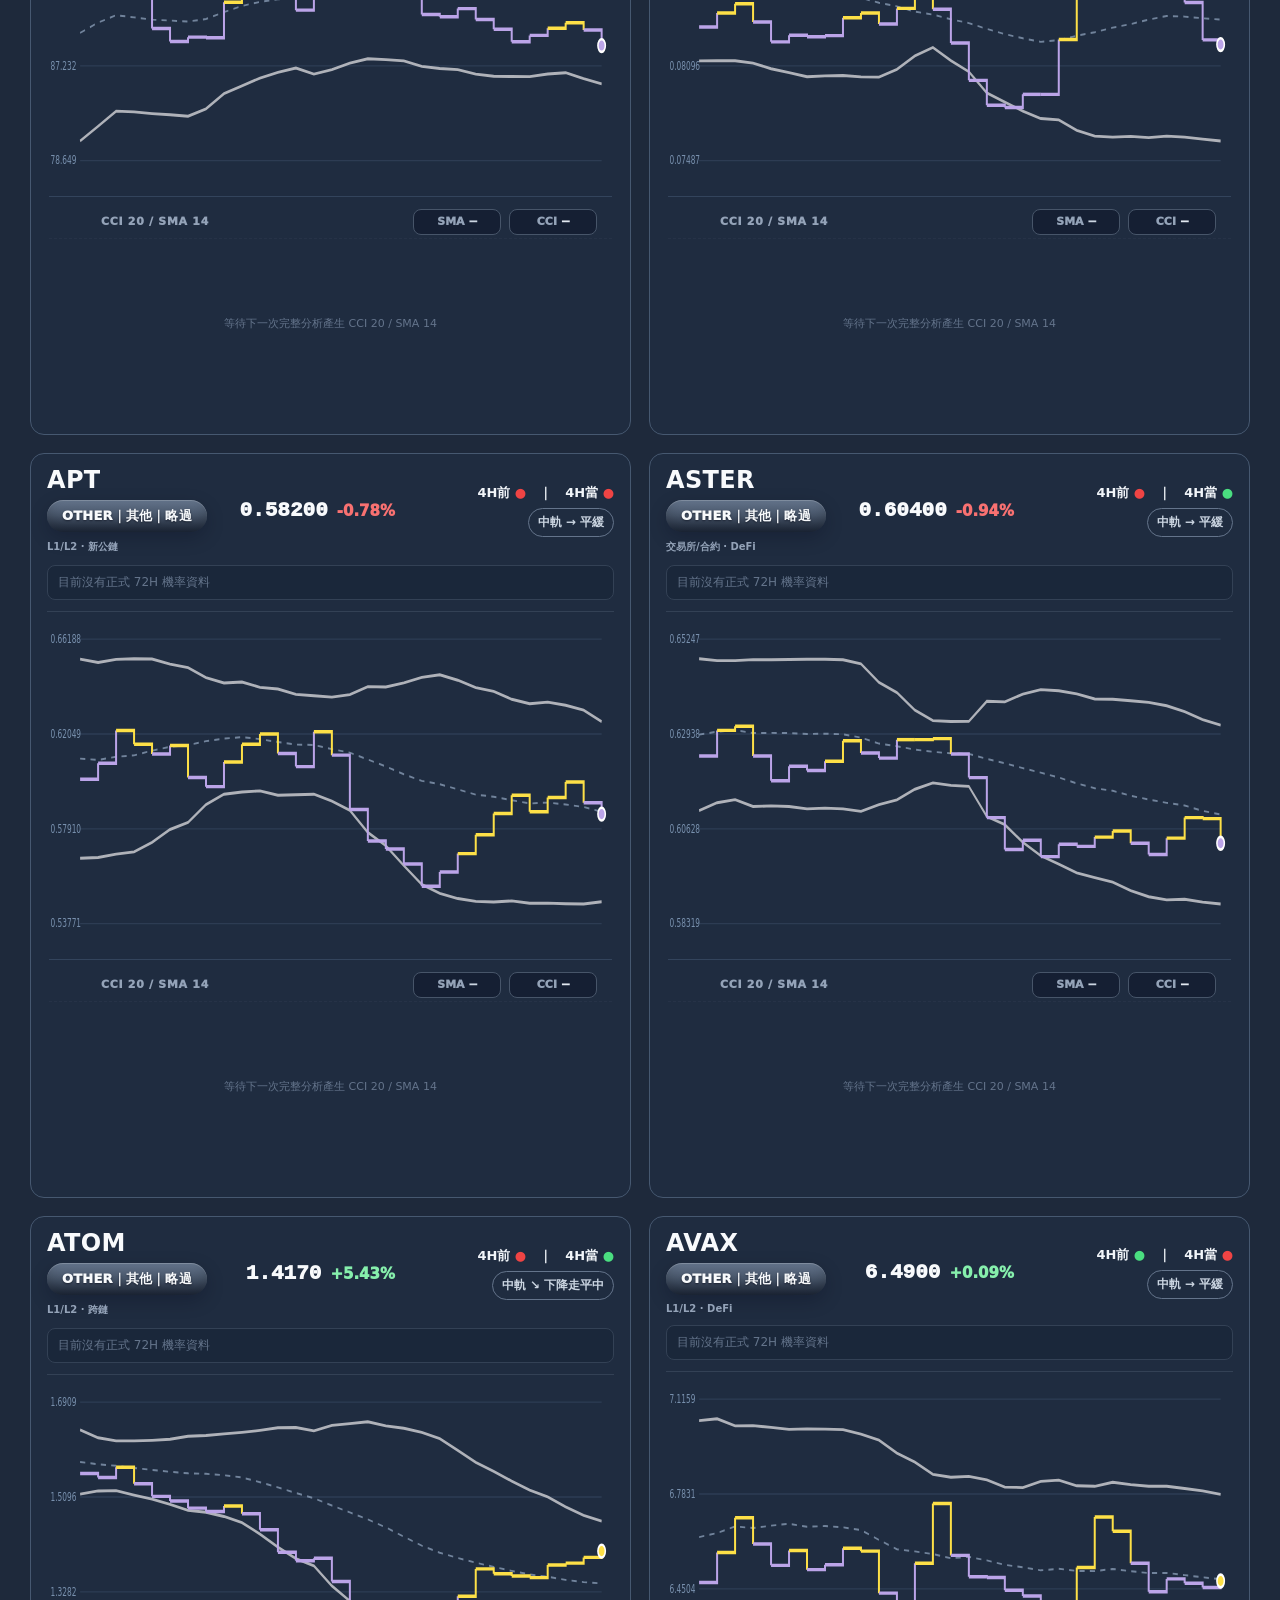
==== commit dfa9a6e0: "Add files via upload" ====
--- a/index.html
+++ b/index.html
@@ -7,7 +7,7 @@
 <link href="./favicon.svg" rel="icon" type="image/svg+xml"/>
 <meta content="#1e293b" name="theme-color"/>
 <title>SStateMarketTerminal</title>
-<link href="styles.css?v=0.3.21" rel="stylesheet"/>
+<link href="styles.css?v=0.3.23" rel="stylesheet"/>
 <link href="research-modal.css" rel="stylesheet"/>
 </head>
 <body>
@@ -93,7 +93,7 @@
 <div class="toast hidden" id="toast"></div>
 <script src="config.js?v=0.3.22"></script>
 <script src="monitor-engine.js?v=0.3.22"></script>
-<script src="app.js?v=0.3.21"></script>
+<script src="app.js?v=0.3.23"></script>
 <script src="research-modal.js"></script>
 <script src="research-download.js"></script>
 </body>
--- a/styles.css
+++ b/styles.css
@@ -1396,6 +1396,22 @@
 .signal-positive{color:#86efac;font-weight:900}.signal-negative{color:#fca5a5;font-weight:900}.signal-muted{color:#64748b}
 .signal-mid{font-weight:900}.signal-mid-up{color:#86efac}.signal-mid-down{color:#fca5a5}.signal-mid-warn{color:#fde68a}.signal-mid-flat{color:#cbd5e1}
 .signal-color{display:inline-flex;align-items:center;justify-content:center;min-width:30px;font-weight:1000}.signal-tone-yellow{color:#fde047;text-shadow:0 0 8px #facc1528}.signal-tone-purple{color:#c4b5fd;text-shadow:0 0 8px #a855f728}.signal-tone-neutral{color:#94a3b8}
+/* v0.3.23: previous-day HA semantic dot from Liquidity Radar v2.0.7.
+   The glyph stays centered within the existing matrix column; only the dot
+   is positioned at the LEFT. Vertical position compares raw HA closes. */
+.signal-matrix-table .signal-color.signal-ha-semantic{
+  position:relative;min-width:30px;height:18px;justify-content:flex-end;
+  padding-left:8px;padding-right:2px;vertical-align:middle;
+}
+.signal-matrix-table .signal-color.signal-ha-semantic::before{
+  content:"";position:absolute;left:0;width:5px;height:5px;border-radius:50%;
+  border:1px solid #0f2435;box-sizing:content-box;pointer-events:none;
+}
+.signal-matrix-table .signal-ha-semantic[data-prior="yellow"]::before{background:#ffeb3b}
+.signal-matrix-table .signal-ha-semantic[data-prior="purple"]::before{background:#b39ddb}
+.signal-matrix-table .signal-ha-semantic[data-ha-dot-position="left-top"]::before{top:1px}
+.signal-matrix-table .signal-ha-semantic[data-ha-dot-position="left-bottom"]::before{bottom:1px}
+.signal-matrix-table .signal-ha-semantic[data-ha-dot-position="left-middle"]::before{top:calc(50% - 3.5px)}
 .signal-success{color:#67e8f9;font-weight:950}.signal-fail{color:#fca5a5;font-weight:950}
 .signal-matrix-footnote{padding:9px 2px 0;color:#64748b;font-size:9px;line-height:1.55}
 .signal-matrix-empty{padding:24px;color:#64748b;text-align:center;font-size:10px}
